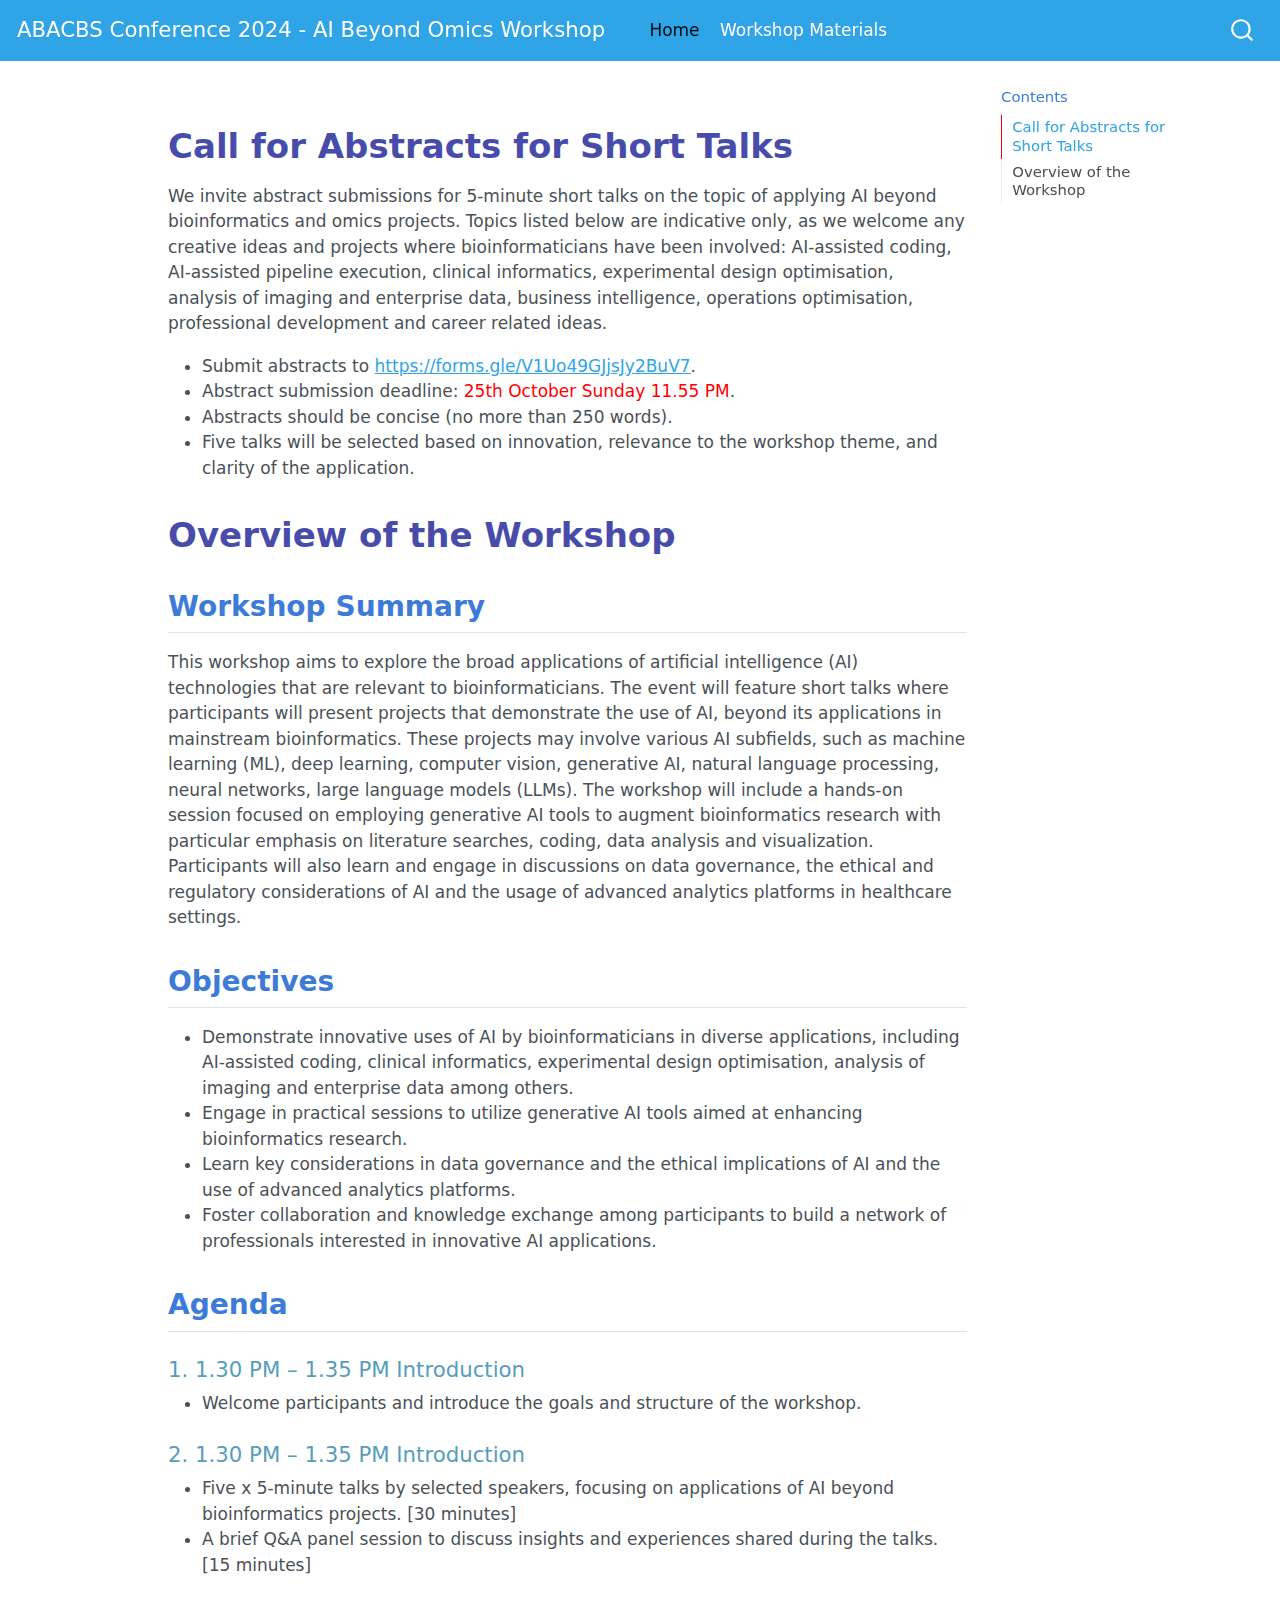
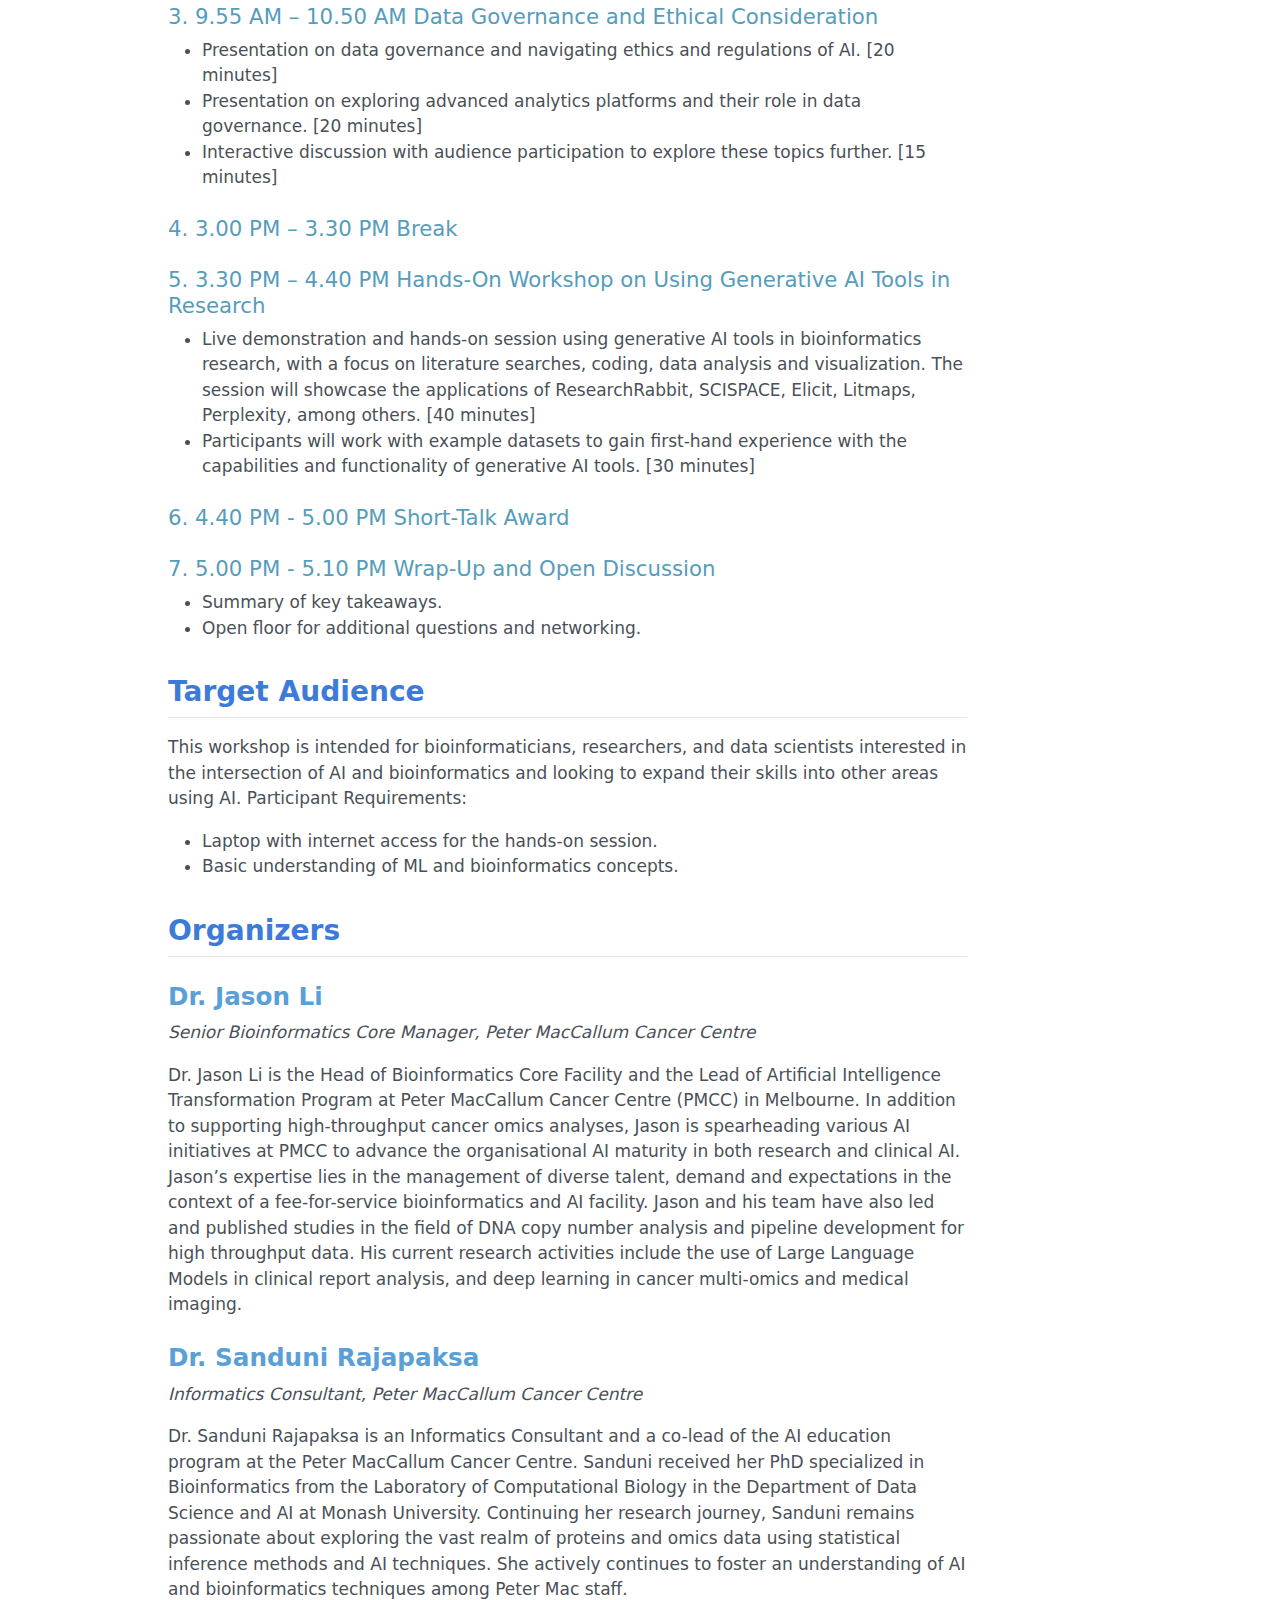
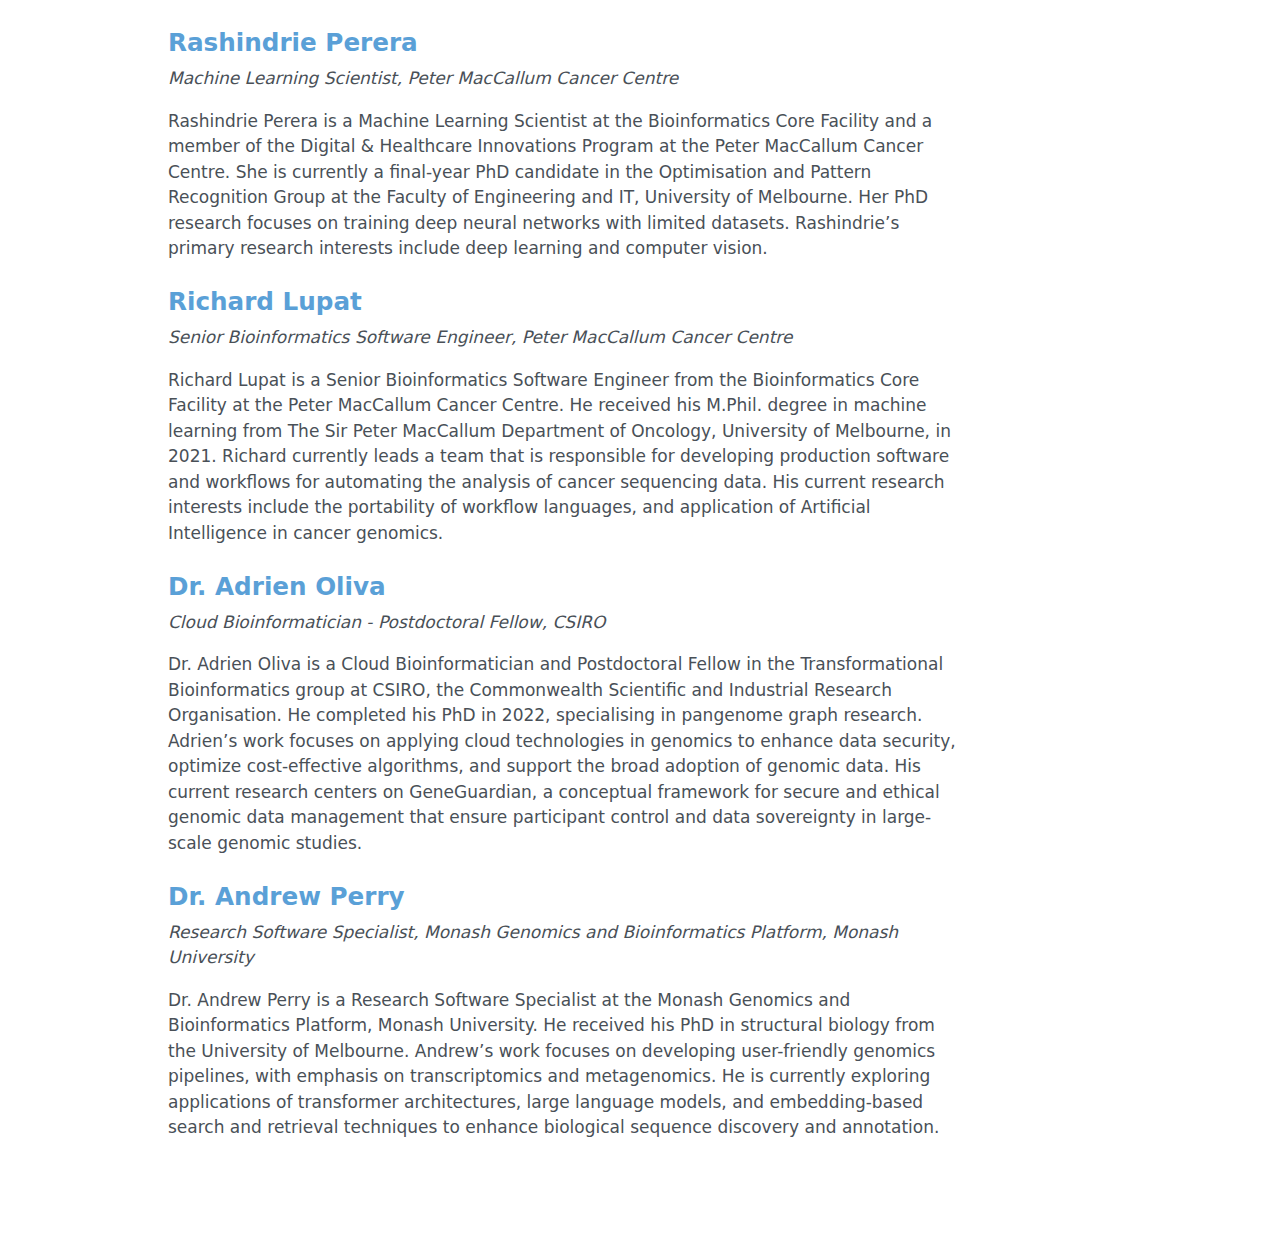
==== index.html @ e88559d4 "Built site for gh-pages" ====
<!DOCTYPE html>
<html xmlns="http://www.w3.org/1999/xhtml" lang="en" xml:lang="en"><head>

<meta charset="utf-8">
<meta name="generator" content="quarto-1.3.450">

<meta name="viewport" content="width=device-width, initial-scale=1.0, user-scalable=yes">


<title>ABACBS Conference 2024 - AI Beyond Omics Workshop</title>
<style>
code{white-space: pre-wrap;}
span.smallcaps{font-variant: small-caps;}
div.columns{display: flex; gap: min(4vw, 1.5em);}
div.column{flex: auto; overflow-x: auto;}
div.hanging-indent{margin-left: 1.5em; text-indent: -1.5em;}
ul.task-list{list-style: none;}
ul.task-list li input[type="checkbox"] {
width: 0.8em;
margin: 0 0.8em 0.2em -1em;  vertical-align: middle;
}
</style>


<script>const headroomChanged = new CustomEvent("quarto-hrChanged", {
  detail: {},
  bubbles: true,
  cancelable: false,
  composed: false,
});

window.document.addEventListener("DOMContentLoaded", function () {
  let init = false;

  // Manage the back to top button, if one is present.
  let lastScrollTop = window.pageYOffset || document.documentElement.scrollTop;
  const scrollDownBuffer = 5;
  const scrollUpBuffer = 35;
  const btn = document.getElementById("quarto-back-to-top");
  const hideBackToTop = () => {
    btn.style.display = "none";
  };
  const showBackToTop = () => {
    btn.style.display = "inline-block";
  };
  if (btn) {
    window.document.addEventListener(
      "scroll",
      function () {
        const currentScrollTop =
          window.pageYOffset || document.documentElement.scrollTop;

        // Shows and hides the button 'intelligently' as the user scrolls
        if (currentScrollTop - scrollDownBuffer > lastScrollTop) {
          hideBackToTop();
          lastScrollTop = currentScrollTop <= 0 ? 0 : currentScrollTop;
        } else if (currentScrollTop < lastScrollTop - scrollUpBuffer) {
          showBackToTop();
          lastScrollTop = currentScrollTop <= 0 ? 0 : currentScrollTop;
        }

        // Show the button at the bottom, hides it at the top
        if (currentScrollTop <= 0) {
          hideBackToTop();
        } else if (
          window.innerHeight + currentScrollTop >=
          document.body.offsetHeight
        ) {
          showBackToTop();
        }
      },
      false
    );
  }

  function throttle(func, wait) {
    var timeout;
    return function () {
      const context = this;
      const args = arguments;
      const later = function () {
        clearTimeout(timeout);
        timeout = null;
        func.apply(context, args);
      };

      if (!timeout) {
        timeout = setTimeout(later, wait);
      }
    };
  }

  function headerOffset() {
    // Set an offset if there is are fixed top navbar
    const headerEl = window.document.querySelector("header.fixed-top");
    if (headerEl) {
      return headerEl.clientHeight;
    } else {
      return 0;
    }
  }

  function footerOffset() {
    const footerEl = window.document.querySelector("footer.footer");
    if (footerEl) {
      return footerEl.clientHeight;
    } else {
      return 0;
    }
  }

  function updateDocumentOffsetWithoutAnimation() {
    updateDocumentOffset(false);
  }

  function updateDocumentOffset(animated) {
    // set body offset
    const topOffset = headerOffset();
    const bodyOffset = topOffset + footerOffset();
    const bodyEl = window.document.body;
    bodyEl.setAttribute("data-bs-offset", topOffset);
    bodyEl.style.paddingTop = topOffset + "px";

    // deal with sidebar offsets
    const sidebars = window.document.querySelectorAll(
      ".sidebar, .headroom-target"
    );
    sidebars.forEach((sidebar) => {
      if (!animated) {
        sidebar.classList.add("notransition");
        // Remove the no transition class after the animation has time to complete
        setTimeout(function () {
          sidebar.classList.remove("notransition");
        }, 201);
      }

      if (window.Headroom && sidebar.classList.contains("sidebar-unpinned")) {
        sidebar.style.top = "0";
        sidebar.style.maxHeight = "100vh";
      } else {
        sidebar.style.top = topOffset + "px";
        sidebar.style.maxHeight = "calc(100vh - " + topOffset + "px)";
      }
    });

    // allow space for footer
    const mainContainer = window.document.querySelector(".quarto-container");
    if (mainContainer) {
      mainContainer.style.minHeight = "calc(100vh - " + bodyOffset + "px)";
    }

    // link offset
    let linkStyle = window.document.querySelector("#quarto-target-style");
    if (!linkStyle) {
      linkStyle = window.document.createElement("style");
      linkStyle.setAttribute("id", "quarto-target-style");
      window.document.head.appendChild(linkStyle);
    }
    while (linkStyle.firstChild) {
      linkStyle.removeChild(linkStyle.firstChild);
    }
    if (topOffset > 0) {
      linkStyle.appendChild(
        window.document.createTextNode(`
      section:target::before {
        content: "";
        display: block;
        height: ${topOffset}px;
        margin: -${topOffset}px 0 0;
      }`)
      );
    }
    if (init) {
      window.dispatchEvent(headroomChanged);
    }
    init = true;
  }

  // initialize headroom
  var header = window.document.querySelector("#quarto-header");
  if (header && window.Headroom) {
    const headroom = new window.Headroom(header, {
      tolerance: 5,
      onPin: function () {
        const sidebars = window.document.querySelectorAll(
          ".sidebar, .headroom-target"
        );
        sidebars.forEach((sidebar) => {
          sidebar.classList.remove("sidebar-unpinned");
        });
        updateDocumentOffset();
      },
      onUnpin: function () {
        const sidebars = window.document.querySelectorAll(
          ".sidebar, .headroom-target"
        );
        sidebars.forEach((sidebar) => {
          sidebar.classList.add("sidebar-unpinned");
        });
        updateDocumentOffset();
      },
    });
    headroom.init();

    let frozen = false;
    window.quartoToggleHeadroom = function () {
      if (frozen) {
        headroom.unfreeze();
        frozen = false;
      } else {
        headroom.freeze();
        frozen = true;
      }
    };
  }

  window.addEventListener(
    "hashchange",
    function (e) {
      if (
        getComputedStyle(document.documentElement).scrollBehavior !== "smooth"
      ) {
        window.scrollTo(0, window.pageYOffset - headerOffset());
      }
    },
    false
  );

  // Observe size changed for the header
  const headerEl = window.document.querySelector("header.fixed-top");
  if (headerEl && window.ResizeObserver) {
    const observer = new window.ResizeObserver(
      updateDocumentOffsetWithoutAnimation
    );
    observer.observe(headerEl, {
      attributes: true,
      childList: true,
      characterData: true,
    });
  } else {
    window.addEventListener(
      "resize",
      throttle(updateDocumentOffsetWithoutAnimation, 50)
    );
  }
  setTimeout(updateDocumentOffsetWithoutAnimation, 250);

  // fixup index.html links if we aren't on the filesystem
  if (window.location.protocol !== "file:") {
    const links = window.document.querySelectorAll("a");
    for (let i = 0; i < links.length; i++) {
      if (links[i].href) {
        links[i].href = links[i].href.replace(/\/index\.html/, "/");
      }
    }

    // Fixup any sharing links that require urls
    // Append url to any sharing urls
    const sharingLinks = window.document.querySelectorAll(
      "a.sidebar-tools-main-item"
    );
    for (let i = 0; i < sharingLinks.length; i++) {
      const sharingLink = sharingLinks[i];
      const href = sharingLink.getAttribute("href");
      if (href) {
        sharingLink.setAttribute(
          "href",
          href.replace("|url|", window.location.href)
        );
      }
    }

    // Scroll the active navigation item into view, if necessary
    const navSidebar = window.document.querySelector("nav#quarto-sidebar");
    if (navSidebar) {
      // Find the active item
      const activeItem = navSidebar.querySelector("li.sidebar-item a.active");
      if (activeItem) {
        // Wait for the scroll height and height to resolve by observing size changes on the
        // nav element that is scrollable
        const resizeObserver = new ResizeObserver((_entries) => {
          // The bottom of the element
          const elBottom = activeItem.offsetTop;
          const viewBottom = navSidebar.scrollTop + navSidebar.clientHeight;

          // The element height and scroll height are the same, then we are still loading
          if (viewBottom !== navSidebar.scrollHeight) {
            // Determine if the item isn't visible and scroll to it
            if (elBottom >= viewBottom) {
              navSidebar.scrollTop = elBottom;
            }

            // stop observing now since we've completed the scroll
            resizeObserver.unobserve(navSidebar);
          }
        });
        resizeObserver.observe(navSidebar);
      }
    }
  }
});
</script>
<script>/*!
 * headroom.js v0.12.0 - Give your page some headroom. Hide your header until you need it
 * Copyright (c) 2020 Nick Williams - http://wicky.nillia.ms/headroom.js
 * License: MIT
 */

!function(t,n){"object"==typeof exports&&"undefined"!=typeof module?module.exports=n():"function"==typeof define&&define.amd?define(n):(t=t||self).Headroom=n()}(this,function(){"use strict";function t(){return"undefined"!=typeof window}function d(t){return function(t){return t&&t.document&&function(t){return 9===t.nodeType}(t.document)}(t)?function(t){var n=t.document,o=n.body,s=n.documentElement;return{scrollHeight:function(){return Math.max(o.scrollHeight,s.scrollHeight,o.offsetHeight,s.offsetHeight,o.clientHeight,s.clientHeight)},height:function(){return t.innerHeight||s.clientHeight||o.clientHeight},scrollY:function(){return void 0!==t.pageYOffset?t.pageYOffset:(s||o.parentNode||o).scrollTop}}}(t):function(t){return{scrollHeight:function(){return Math.max(t.scrollHeight,t.offsetHeight,t.clientHeight)},height:function(){return Math.max(t.offsetHeight,t.clientHeight)},scrollY:function(){return t.scrollTop}}}(t)}function n(t,s,e){var n,o=function(){var n=!1;try{var t={get passive(){n=!0}};window.addEventListener("test",t,t),window.removeEventListener("test",t,t)}catch(t){n=!1}return n}(),i=!1,r=d(t),l=r.scrollY(),a={};function c(){var t=Math.round(r.scrollY()),n=r.height(),o=r.scrollHeight();a.scrollY=t,a.lastScrollY=l,a.direction=l<t?"down":"up",a.distance=Math.abs(t-l),a.isOutOfBounds=t<0||o<t+n,a.top=t<=s.offset[a.direction],a.bottom=o<=t+n,a.toleranceExceeded=a.distance>s.tolerance[a.direction],e(a),l=t,i=!1}function h(){i||(i=!0,n=requestAnimationFrame(c))}var u=!!o&&{passive:!0,capture:!1};return t.addEventListener("scroll",h,u),c(),{destroy:function(){cancelAnimationFrame(n),t.removeEventListener("scroll",h,u)}}}function o(t){return t===Object(t)?t:{down:t,up:t}}function s(t,n){n=n||{},Object.assign(this,s.options,n),this.classes=Object.assign({},s.options.classes,n.classes),this.elem=t,this.tolerance=o(this.tolerance),this.offset=o(this.offset),this.initialised=!1,this.frozen=!1}return s.prototype={constructor:s,init:function(){return s.cutsTheMustard&&!this.initialised&&(this.addClass("initial"),this.initialised=!0,setTimeout(function(t){t.scrollTracker=n(t.scroller,{offset:t.offset,tolerance:t.tolerance},t.update.bind(t))},100,this)),this},destroy:function(){this.initialised=!1,Object.keys(this.classes).forEach(this.removeClass,this),this.scrollTracker.destroy()},unpin:function(){!this.hasClass("pinned")&&this.hasClass("unpinned")||(this.addClass("unpinned"),this.removeClass("pinned"),this.onUnpin&&this.onUnpin.call(this))},pin:function(){this.hasClass("unpinned")&&(this.addClass("pinned"),this.removeClass("unpinned"),this.onPin&&this.onPin.call(this))},freeze:function(){this.frozen=!0,this.addClass("frozen")},unfreeze:function(){this.frozen=!1,this.removeClass("frozen")},top:function(){this.hasClass("top")||(this.addClass("top"),this.removeClass("notTop"),this.onTop&&this.onTop.call(this))},notTop:function(){this.hasClass("notTop")||(this.addClass("notTop"),this.removeClass("top"),this.onNotTop&&this.onNotTop.call(this))},bottom:function(){this.hasClass("bottom")||(this.addClass("bottom"),this.removeClass("notBottom"),this.onBottom&&this.onBottom.call(this))},notBottom:function(){this.hasClass("notBottom")||(this.addClass("notBottom"),this.removeClass("bottom"),this.onNotBottom&&this.onNotBottom.call(this))},shouldUnpin:function(t){return"down"===t.direction&&!t.top&&t.toleranceExceeded},shouldPin:function(t){return"up"===t.direction&&t.toleranceExceeded||t.top},addClass:function(t){this.elem.classList.add.apply(this.elem.classList,this.classes[t].split(" "))},removeClass:function(t){this.elem.classList.remove.apply(this.elem.classList,this.classes[t].split(" "))},hasClass:function(t){return this.classes[t].split(" ").every(function(t){return this.classList.contains(t)},this.elem)},update:function(t){t.isOutOfBounds||!0!==this.frozen&&(t.top?this.top():this.notTop(),t.bottom?this.bottom():this.notBottom(),this.shouldUnpin(t)?this.unpin():this.shouldPin(t)&&this.pin())}},s.options={tolerance:{up:0,down:0},offset:0,scroller:t()?window:null,classes:{frozen:"headroom--frozen",pinned:"headroom--pinned",unpinned:"headroom--unpinned",top:"headroom--top",notTop:"headroom--not-top",bottom:"headroom--bottom",notBottom:"headroom--not-bottom",initial:"headroom"}},s.cutsTheMustard=!!(t()&&function(){}.bind&&"classList"in document.documentElement&&Object.assign&&Object.keys&&requestAnimationFrame),s});
</script>
<script>/*!
 * clipboard.js v2.0.11
 * https://clipboardjs.com/
 *
 * Licensed MIT © Zeno Rocha
 */
!function(t,e){"object"==typeof exports&&"object"==typeof module?module.exports=e():"function"==typeof define&&define.amd?define([],e):"object"==typeof exports?exports.ClipboardJS=e():t.ClipboardJS=e()}(this,function(){return n={686:function(t,e,n){"use strict";n.d(e,{default:function(){return b}});var e=n(279),i=n.n(e),e=n(370),u=n.n(e),e=n(817),r=n.n(e);function c(t){try{return document.execCommand(t)}catch(t){return}}var a=function(t){t=r()(t);return c("cut"),t};function o(t,e){var n,o,t=(n=t,o="rtl"===document.documentElement.getAttribute("dir"),(t=document.createElement("textarea")).style.fontSize="12pt",t.style.border="0",t.style.padding="0",t.style.margin="0",t.style.position="absolute",t.style[o?"right":"left"]="-9999px",o=window.pageYOffset||document.documentElement.scrollTop,t.style.top="".concat(o,"px"),t.setAttribute("readonly",""),t.value=n,t);return e.container.appendChild(t),e=r()(t),c("copy"),t.remove(),e}var f=function(t){var e=1<arguments.length&&void 0!==arguments[1]?arguments[1]:{container:document.body},n="";return"string"==typeof t?n=o(t,e):t instanceof HTMLInputElement&&!["text","search","url","tel","password"].includes(null==t?void 0:t.type)?n=o(t.value,e):(n=r()(t),c("copy")),n};function l(t){return(l="function"==typeof Symbol&&"symbol"==typeof Symbol.iterator?function(t){return typeof t}:function(t){return t&&"function"==typeof Symbol&&t.constructor===Symbol&&t!==Symbol.prototype?"symbol":typeof t})(t)}var s=function(){var t=0<arguments.length&&void 0!==arguments[0]?arguments[0]:{},e=t.action,n=void 0===e?"copy":e,o=t.container,e=t.target,t=t.text;if("copy"!==n&&"cut"!==n)throw new Error('Invalid "action" value, use either "copy" or "cut"');if(void 0!==e){if(!e||"object"!==l(e)||1!==e.nodeType)throw new Error('Invalid "target" value, use a valid Element');if("copy"===n&&e.hasAttribute("disabled"))throw new Error('Invalid "target" attribute. Please use "readonly" instead of "disabled" attribute');if("cut"===n&&(e.hasAttribute("readonly")||e.hasAttribute("disabled")))throw new Error('Invalid "target" attribute. You can\'t cut text from elements with "readonly" or "disabled" attributes')}return t?f(t,{container:o}):e?"cut"===n?a(e):f(e,{container:o}):void 0};function p(t){return(p="function"==typeof Symbol&&"symbol"==typeof Symbol.iterator?function(t){return typeof t}:function(t){return t&&"function"==typeof Symbol&&t.constructor===Symbol&&t!==Symbol.prototype?"symbol":typeof t})(t)}function d(t,e){for(var n=0;n<e.length;n++){var o=e[n];o.enumerable=o.enumerable||!1,o.configurable=!0,"value"in o&&(o.writable=!0),Object.defineProperty(t,o.key,o)}}function y(t,e){return(y=Object.setPrototypeOf||function(t,e){return t.__proto__=e,t})(t,e)}function h(n){var o=function(){if("undefined"==typeof Reflect||!Reflect.construct)return!1;if(Reflect.construct.sham)return!1;if("function"==typeof Proxy)return!0;try{return Date.prototype.toString.call(Reflect.construct(Date,[],function(){})),!0}catch(t){return!1}}();return function(){var t,e=v(n);return t=o?(t=v(this).constructor,Reflect.construct(e,arguments,t)):e.apply(this,arguments),e=this,!(t=t)||"object"!==p(t)&&"function"!=typeof t?function(t){if(void 0!==t)return t;throw new ReferenceError("this hasn't been initialised - super() hasn't been called")}(e):t}}function v(t){return(v=Object.setPrototypeOf?Object.getPrototypeOf:function(t){return t.__proto__||Object.getPrototypeOf(t)})(t)}function m(t,e){t="data-clipboard-".concat(t);if(e.hasAttribute(t))return e.getAttribute(t)}var b=function(){!function(t,e){if("function"!=typeof e&&null!==e)throw new TypeError("Super expression must either be null or a function");t.prototype=Object.create(e&&e.prototype,{constructor:{value:t,writable:!0,configurable:!0}}),e&&y(t,e)}(r,i());var t,e,n,o=h(r);function r(t,e){var n;return function(t){if(!(t instanceof r))throw new TypeError("Cannot call a class as a function")}(this),(n=o.call(this)).resolveOptions(e),n.listenClick(t),n}return t=r,n=[{key:"copy",value:function(t){var e=1<arguments.length&&void 0!==arguments[1]?arguments[1]:{container:document.body};return f(t,e)}},{key:"cut",value:function(t){return a(t)}},{key:"isSupported",value:function(){var t=0<arguments.length&&void 0!==arguments[0]?arguments[0]:["copy","cut"],t="string"==typeof t?[t]:t,e=!!document.queryCommandSupported;return t.forEach(function(t){e=e&&!!document.queryCommandSupported(t)}),e}}],(e=[{key:"resolveOptions",value:function(){var t=0<arguments.length&&void 0!==arguments[0]?arguments[0]:{};this.action="function"==typeof t.action?t.action:this.defaultAction,this.target="function"==typeof t.target?t.target:this.defaultTarget,this.text="function"==typeof t.text?t.text:this.defaultText,this.container="object"===p(t.container)?t.container:document.body}},{key:"listenClick",value:function(t){var e=this;this.listener=u()(t,"click",function(t){return e.onClick(t)})}},{key:"onClick",value:function(t){var e=t.delegateTarget||t.currentTarget,n=this.action(e)||"copy",t=s({action:n,container:this.container,target:this.target(e),text:this.text(e)});this.emit(t?"success":"error",{action:n,text:t,trigger:e,clearSelection:function(){e&&e.focus(),window.getSelection().removeAllRanges()}})}},{key:"defaultAction",value:function(t){return m("action",t)}},{key:"defaultTarget",value:function(t){t=m("target",t);if(t)return document.querySelector(t)}},{key:"defaultText",value:function(t){return m("text",t)}},{key:"destroy",value:function(){this.listener.destroy()}}])&&d(t.prototype,e),n&&d(t,n),r}()},828:function(t){var e;"undefined"==typeof Element||Element.prototype.matches||((e=Element.prototype).matches=e.matchesSelector||e.mozMatchesSelector||e.msMatchesSelector||e.oMatchesSelector||e.webkitMatchesSelector),t.exports=function(t,e){for(;t&&9!==t.nodeType;){if("function"==typeof t.matches&&t.matches(e))return t;t=t.parentNode}}},438:function(t,e,n){var u=n(828);function i(t,e,n,o,r){var i=function(e,n,t,o){return function(t){t.delegateTarget=u(t.target,n),t.delegateTarget&&o.call(e,t)}}.apply(this,arguments);return t.addEventListener(n,i,r),{destroy:function(){t.removeEventListener(n,i,r)}}}t.exports=function(t,e,n,o,r){return"function"==typeof t.addEventListener?i.apply(null,arguments):"function"==typeof n?i.bind(null,document).apply(null,arguments):("string"==typeof t&&(t=document.querySelectorAll(t)),Array.prototype.map.call(t,function(t){return i(t,e,n,o,r)}))}},879:function(t,n){n.node=function(t){return void 0!==t&&t instanceof HTMLElement&&1===t.nodeType},n.nodeList=function(t){var e=Object.prototype.toString.call(t);return void 0!==t&&("[object NodeList]"===e||"[object HTMLCollection]"===e)&&"length"in t&&(0===t.length||n.node(t[0]))},n.string=function(t){return"string"==typeof t||t instanceof String},n.fn=function(t){return"[object Function]"===Object.prototype.toString.call(t)}},370:function(t,e,n){var f=n(879),l=n(438);t.exports=function(t,e,n){if(!t&&!e&&!n)throw new Error("Missing required arguments");if(!f.string(e))throw new TypeError("Second argument must be a String");if(!f.fn(n))throw new TypeError("Third argument must be a Function");if(f.node(t))return c=e,a=n,(u=t).addEventListener(c,a),{destroy:function(){u.removeEventListener(c,a)}};if(f.nodeList(t))return o=t,r=e,i=n,Array.prototype.forEach.call(o,function(t){t.addEventListener(r,i)}),{destroy:function(){Array.prototype.forEach.call(o,function(t){t.removeEventListener(r,i)})}};if(f.string(t))return t=t,e=e,n=n,l(document.body,t,e,n);throw new TypeError("First argument must be a String, HTMLElement, HTMLCollection, or NodeList");var o,r,i,u,c,a}},817:function(t){t.exports=function(t){var e,n="SELECT"===t.nodeName?(t.focus(),t.value):"INPUT"===t.nodeName||"TEXTAREA"===t.nodeName?((e=t.hasAttribute("readonly"))||t.setAttribute("readonly",""),t.select(),t.setSelectionRange(0,t.value.length),e||t.removeAttribute("readonly"),t.value):(t.hasAttribute("contenteditable")&&t.focus(),n=window.getSelection(),(e=document.createRange()).selectNodeContents(t),n.removeAllRanges(),n.addRange(e),n.toString());return n}},279:function(t){function e(){}e.prototype={on:function(t,e,n){var o=this.e||(this.e={});return(o[t]||(o[t]=[])).push({fn:e,ctx:n}),this},once:function(t,e,n){var o=this;function r(){o.off(t,r),e.apply(n,arguments)}return r._=e,this.on(t,r,n)},emit:function(t){for(var e=[].slice.call(arguments,1),n=((this.e||(this.e={}))[t]||[]).slice(),o=0,r=n.length;o<r;o++)n[o].fn.apply(n[o].ctx,e);return this},off:function(t,e){var n=this.e||(this.e={}),o=n[t],r=[];if(o&&e)for(var i=0,u=o.length;i<u;i++)o[i].fn!==e&&o[i].fn._!==e&&r.push(o[i]);return r.length?n[t]=r:delete n[t],this}},t.exports=e,t.exports.TinyEmitter=e}},r={},o.n=function(t){var e=t&&t.__esModule?function(){return t.default}:function(){return t};return o.d(e,{a:e}),e},o.d=function(t,e){for(var n in e)o.o(e,n)&&!o.o(t,n)&&Object.defineProperty(t,n,{enumerable:!0,get:e[n]})},o.o=function(t,e){return Object.prototype.hasOwnProperty.call(t,e)},o(686).default;function o(t){if(r[t])return r[t].exports;var e=r[t]={exports:{}};return n[t](e,e.exports,o),e.exports}var n,r});</script>
<script>/*! @algolia/autocomplete-js 1.7.3 | MIT License | © Algolia, Inc. and contributors | https://github.com/algolia/autocomplete */
!function(e,t){"object"==typeof exports&&"undefined"!=typeof module?t(exports):"function"==typeof define&&define.amd?define(["exports"],t):t((e="undefined"!=typeof globalThis?globalThis:e||self)["@algolia/autocomplete-js"]={})}(this,(function(e){"use strict";function t(e,t){var n=Object.keys(e);if(Object.getOwnPropertySymbols){var r=Object.getOwnPropertySymbols(e);t&&(r=r.filter((function(t){return Object.getOwnPropertyDescriptor(e,t).enumerable}))),n.push.apply(n,r)}return n}function n(e){for(var n=1;n<arguments.length;n++){var r=null!=arguments[n]?arguments[n]:{};n%2?t(Object(r),!0).forEach((function(t){o(e,t,r[t])})):Object.getOwnPropertyDescriptors?Object.defineProperties(e,Object.getOwnPropertyDescriptors(r)):t(Object(r)).forEach((function(t){Object.defineProperty(e,t,Object.getOwnPropertyDescriptor(r,t))}))}return e}function r(e){return r="function"==typeof Symbol&&"symbol"==typeof Symbol.iterator?function(e){return typeof e}:function(e){return e&&"function"==typeof Symbol&&e.constructor===Symbol&&e!==Symbol.prototype?"symbol":typeof e},r(e)}function o(e,t,n){return t in e?Object.defineProperty(e,t,{value:n,enumerable:!0,configurable:!0,writable:!0}):e[t]=n,e}function i(){return i=Object.assign||function(e){for(var t=1;t<arguments.length;t++){var n=arguments[t];for(var r in n)Object.prototype.hasOwnProperty.call(n,r)&&(e[r]=n[r])}return e},i.apply(this,arguments)}function u(e,t){if(null==e)return{};var n,r,o=function(e,t){if(null==e)return{};var n,r,o={},i=Object.keys(e);for(r=0;r<i.length;r++)n=i[r],t.indexOf(n)>=0||(o[n]=e[n]);return o}(e,t);if(Object.getOwnPropertySymbols){var i=Object.getOwnPropertySymbols(e);for(r=0;r<i.length;r++)n=i[r],t.indexOf(n)>=0||Object.prototype.propertyIsEnumerable.call(e,n)&&(o[n]=e[n])}return o}function a(e,t){return function(e){if(Array.isArray(e))return e}(e)||function(e,t){var n=null==e?null:"undefined"!=typeof Symbol&&e[Symbol.iterator]||e["@@iterator"];if(null==n)return;var r,o,i=[],u=!0,a=!1;try{for(n=n.call(e);!(u=(r=n.next()).done)&&(i.push(r.value),!t||i.length!==t);u=!0);}catch(e){a=!0,o=e}finally{try{u||null==n.return||n.return()}finally{if(a)throw o}}return i}(e,t)||l(e,t)||function(){throw new TypeError("Invalid attempt to destructure non-iterable instance.\nIn order to be iterable, non-array objects must have a [Symbol.iterator]() method.")}()}function c(e){return function(e){if(Array.isArray(e))return s(e)}(e)||function(e){if("undefined"!=typeof Symbol&&null!=e[Symbol.iterator]||null!=e["@@iterator"])return Array.from(e)}(e)||l(e)||function(){throw new TypeError("Invalid attempt to spread non-iterable instance.\nIn order to be iterable, non-array objects must have a [Symbol.iterator]() method.")}()}function l(e,t){if(e){if("string"==typeof e)return s(e,t);var n=Object.prototype.toString.call(e).slice(8,-1);return"Object"===n&&e.constructor&&(n=e.constructor.name),"Map"===n||"Set"===n?Array.from(e):"Arguments"===n||/^(?:Ui|I)nt(?:8|16|32)(?:Clamped)?Array$/.test(n)?s(e,t):void 0}}function s(e,t){(null==t||t>e.length)&&(t=e.length);for(var n=0,r=new Array(t);n<t;n++)r[n]=e[n];return r}function p(e){return{current:e}}function f(e,t){var n=void 0;return function(){for(var r=arguments.length,o=new Array(r),i=0;i<r;i++)o[i]=arguments[i];n&&clearTimeout(n),n=setTimeout((function(){return e.apply(void 0,o)}),t)}}function d(e){return e.reduce((function(e,t){return e.concat(t)}),[])}var m=0;function v(){return"autocomplete-".concat(m++)}function h(e,t){return t.reduce((function(e,t){return e&&e[t]}),e)}function g(e){return 0===e.collections.length?0:e.collections.reduce((function(e,t){return e+t.items.length}),0)}var y=function(){},b="1.7.3",O=[{segment:"autocomplete-core",version:b}];function _(e,t){var n=t;return{then:function(t,r){return _(e.then(j(t,n,e),j(r,n,e)),n)},catch:function(t){return _(e.catch(j(t,n,e)),n)},finally:function(t){return t&&n.onCancelList.push(t),_(e.finally(j(t&&function(){return n.onCancelList=[],t()},n,e)),n)},cancel:function(){n.isCanceled=!0;var e=n.onCancelList;n.onCancelList=[],e.forEach((function(e){e()}))},isCanceled:function(){return!0===n.isCanceled}}}function P(e){return _(e,{isCanceled:!1,onCancelList:[]})}function j(e,t,n){return e?function(n){return t.isCanceled?n:e(n)}:n}function w(e,t,n,r){if(!n)return null;if(e<0&&(null===t||null!==r&&0===t))return n+e;var o=(null===t?-1:t)+e;return o<=-1||o>=n?null===r?null:0:o}function S(e,t){var n=Object.keys(e);if(Object.getOwnPropertySymbols){var r=Object.getOwnPropertySymbols(e);t&&(r=r.filter((function(t){return Object.getOwnPropertyDescriptor(e,t).enumerable}))),n.push.apply(n,r)}return n}function I(e,t,n){return t in e?Object.defineProperty(e,t,{value:n,enumerable:!0,configurable:!0,writable:!0}):e[t]=n,e}function E(e,t){var n=[];return Promise.resolve(e(t)).then((function(e){return Promise.all(e.filter((function(e){return Boolean(e)})).map((function(e){if(e.sourceId,n.includes(e.sourceId))throw new Error("[Autocomplete] The `sourceId` ".concat(JSON.stringify(e.sourceId)," is not unique."));n.push(e.sourceId);var t=function(e){for(var t=1;t<arguments.length;t++){var n=null!=arguments[t]?arguments[t]:{};t%2?S(Object(n),!0).forEach((function(t){I(e,t,n[t])})):Object.getOwnPropertyDescriptors?Object.defineProperties(e,Object.getOwnPropertyDescriptors(n)):S(Object(n)).forEach((function(t){Object.defineProperty(e,t,Object.getOwnPropertyDescriptor(n,t))}))}return e}({getItemInputValue:function(e){return e.state.query},getItemUrl:function(){},onSelect:function(e){(0,e.setIsOpen)(!1)},onActive:y},e);return Promise.resolve(t)})))}))}function A(e){var t=function(e){var t=e.collections.map((function(e){return e.items.length})).reduce((function(e,t,n){var r=(e[n-1]||0)+t;return e.push(r),e}),[]).reduce((function(t,n){return n<=e.activeItemId?t+1:t}),0);return e.collections[t]}(e);if(!t)return null;var n=t.items[function(e){for(var t=e.state,n=e.collection,r=!1,o=0,i=0;!1===r;){var u=t.collections[o];if(u===n){r=!0;break}i+=u.items.length,o++}return t.activeItemId-i}({state:e,collection:t})],r=t.source;return{item:n,itemInputValue:r.getItemInputValue({item:n,state:e}),itemUrl:r.getItemUrl({item:n,state:e}),source:r}}var C=/((gt|sm)-|galaxy nexus)|samsung[- ]/i;function D(e,t){var n=Object.keys(e);if(Object.getOwnPropertySymbols){var r=Object.getOwnPropertySymbols(e);t&&(r=r.filter((function(t){return Object.getOwnPropertyDescriptor(e,t).enumerable}))),n.push.apply(n,r)}return n}function k(e){for(var t=1;t<arguments.length;t++){var n=null!=arguments[t]?arguments[t]:{};t%2?D(Object(n),!0).forEach((function(t){x(e,t,n[t])})):Object.getOwnPropertyDescriptors?Object.defineProperties(e,Object.getOwnPropertyDescriptors(n)):D(Object(n)).forEach((function(t){Object.defineProperty(e,t,Object.getOwnPropertyDescriptor(n,t))}))}return e}function x(e,t,n){return t in e?Object.defineProperty(e,t,{value:n,enumerable:!0,configurable:!0,writable:!0}):e[t]=n,e}function N(e,t){var n=Object.keys(e);if(Object.getOwnPropertySymbols){var r=Object.getOwnPropertySymbols(e);t&&(r=r.filter((function(t){return Object.getOwnPropertyDescriptor(e,t).enumerable}))),n.push.apply(n,r)}return n}function q(e,t,n){return t in e?Object.defineProperty(e,t,{value:n,enumerable:!0,configurable:!0,writable:!0}):e[t]=n,e}function R(e,t,n){var r,o=t.initialState;return{getState:function(){return o},dispatch:function(r,i){var u=function(e){for(var t=1;t<arguments.length;t++){var n=null!=arguments[t]?arguments[t]:{};t%2?N(Object(n),!0).forEach((function(t){q(e,t,n[t])})):Object.getOwnPropertyDescriptors?Object.defineProperties(e,Object.getOwnPropertyDescriptors(n)):N(Object(n)).forEach((function(t){Object.defineProperty(e,t,Object.getOwnPropertyDescriptor(n,t))}))}return e}({},o);o=e(o,{type:r,props:t,payload:i}),n({state:o,prevState:u})},pendingRequests:(r=[],{add:function(e){return r.push(e),e.finally((function(){r=r.filter((function(t){return t!==e}))}))},cancelAll:function(){r.forEach((function(e){return e.cancel()}))},isEmpty:function(){return 0===r.length}})}}function T(e,t){var n=Object.keys(e);if(Object.getOwnPropertySymbols){var r=Object.getOwnPropertySymbols(e);t&&(r=r.filter((function(t){return Object.getOwnPropertyDescriptor(e,t).enumerable}))),n.push.apply(n,r)}return n}function L(e){for(var t=1;t<arguments.length;t++){var n=null!=arguments[t]?arguments[t]:{};t%2?T(Object(n),!0).forEach((function(t){B(e,t,n[t])})):Object.getOwnPropertyDescriptors?Object.defineProperties(e,Object.getOwnPropertyDescriptors(n)):T(Object(n)).forEach((function(t){Object.defineProperty(e,t,Object.getOwnPropertyDescriptor(n,t))}))}return e}function B(e,t,n){return t in e?Object.defineProperty(e,t,{value:n,enumerable:!0,configurable:!0,writable:!0}):e[t]=n,e}function F(e){return function(e){if(Array.isArray(e))return M(e)}(e)||function(e){if("undefined"!=typeof Symbol&&null!=e[Symbol.iterator]||null!=e["@@iterator"])return Array.from(e)}(e)||function(e,t){if(!e)return;if("string"==typeof e)return M(e,t);var n=Object.prototype.toString.call(e).slice(8,-1);"Object"===n&&e.constructor&&(n=e.constructor.name);if("Map"===n||"Set"===n)return Array.from(e);if("Arguments"===n||/^(?:Ui|I)nt(?:8|16|32)(?:Clamped)?Array$/.test(n))return M(e,t)}(e)||function(){throw new TypeError("Invalid attempt to spread non-iterable instance.\nIn order to be iterable, non-array objects must have a [Symbol.iterator]() method.")}()}function M(e,t){(null==t||t>e.length)&&(t=e.length);for(var n=0,r=new Array(t);n<t;n++)r[n]=e[n];return r}function U(e,t){var n=Object.keys(e);if(Object.getOwnPropertySymbols){var r=Object.getOwnPropertySymbols(e);t&&(r=r.filter((function(t){return Object.getOwnPropertyDescriptor(e,t).enumerable}))),n.push.apply(n,r)}return n}function H(e){for(var t=1;t<arguments.length;t++){var n=null!=arguments[t]?arguments[t]:{};t%2?U(Object(n),!0).forEach((function(t){V(e,t,n[t])})):Object.getOwnPropertyDescriptors?Object.defineProperties(e,Object.getOwnPropertyDescriptors(n)):U(Object(n)).forEach((function(t){Object.defineProperty(e,t,Object.getOwnPropertyDescriptor(n,t))}))}return e}function V(e,t,n){return t in e?Object.defineProperty(e,t,{value:n,enumerable:!0,configurable:!0,writable:!0}):e[t]=n,e}function W(e,t){var n=Object.keys(e);if(Object.getOwnPropertySymbols){var r=Object.getOwnPropertySymbols(e);t&&(r=r.filter((function(t){return Object.getOwnPropertyDescriptor(e,t).enumerable}))),n.push.apply(n,r)}return n}function Q(e){for(var t=1;t<arguments.length;t++){var n=null!=arguments[t]?arguments[t]:{};t%2?W(Object(n),!0).forEach((function(t){$(e,t,n[t])})):Object.getOwnPropertyDescriptors?Object.defineProperties(e,Object.getOwnPropertyDescriptors(n)):W(Object(n)).forEach((function(t){Object.defineProperty(e,t,Object.getOwnPropertyDescriptor(n,t))}))}return e}function $(e,t,n){return t in e?Object.defineProperty(e,t,{value:n,enumerable:!0,configurable:!0,writable:!0}):e[t]=n,e}function z(e){return function(e){if(Array.isArray(e))return G(e)}(e)||function(e){if("undefined"!=typeof Symbol&&null!=e[Symbol.iterator]||null!=e["@@iterator"])return Array.from(e)}(e)||function(e,t){if(!e)return;if("string"==typeof e)return G(e,t);var n=Object.prototype.toString.call(e).slice(8,-1);"Object"===n&&e.constructor&&(n=e.constructor.name);if("Map"===n||"Set"===n)return Array.from(e);if("Arguments"===n||/^(?:Ui|I)nt(?:8|16|32)(?:Clamped)?Array$/.test(n))return G(e,t)}(e)||function(){throw new TypeError("Invalid attempt to spread non-iterable instance.\nIn order to be iterable, non-array objects must have a [Symbol.iterator]() method.")}()}function G(e,t){(null==t||t>e.length)&&(t=e.length);for(var n=0,r=new Array(t);n<t;n++)r[n]=e[n];return r}function K(e,t){var n=Object.keys(e);if(Object.getOwnPropertySymbols){var r=Object.getOwnPropertySymbols(e);t&&(r=r.filter((function(t){return Object.getOwnPropertyDescriptor(e,t).enumerable}))),n.push.apply(n,r)}return n}function J(e){for(var t=1;t<arguments.length;t++){var n=null!=arguments[t]?arguments[t]:{};t%2?K(Object(n),!0).forEach((function(t){Y(e,t,n[t])})):Object.getOwnPropertyDescriptors?Object.defineProperties(e,Object.getOwnPropertyDescriptors(n)):K(Object(n)).forEach((function(t){Object.defineProperty(e,t,Object.getOwnPropertyDescriptor(n,t))}))}return e}function Y(e,t,n){return t in e?Object.defineProperty(e,t,{value:n,enumerable:!0,configurable:!0,writable:!0}):e[t]=n,e}function X(e){return Boolean(e.execute)}function Z(e,t){return n=e,Boolean(null==n?void 0:n.execute)?J(J({},e),{},{requests:e.queries.map((function(n){return{query:n,sourceId:t,transformResponse:e.transformResponse}}))}):{items:e,sourceId:t};var n}function ee(e){var t=e.reduce((function(e,t){if(!X(t))return e.push(t),e;var n=t.searchClient,r=t.execute,o=t.requesterId,i=t.requests,u=e.find((function(e){return X(t)&&X(e)&&e.searchClient===n&&Boolean(o)&&e.requesterId===o}));if(u){var a;(a=u.items).push.apply(a,z(i))}else{var c={execute:r,requesterId:o,items:i,searchClient:n};e.push(c)}return e}),[]).map((function(e){if(!X(e))return Promise.resolve(e);var t=e,n=t.execute,r=t.items;return n({searchClient:t.searchClient,requests:r})}));return Promise.all(t).then((function(e){return d(e)}))}function te(e,t){return t.map((function(t){var n=e.filter((function(e){return e.sourceId===t.sourceId})),r=n.map((function(e){return e.items})),o=n[0].transformResponse,i=o?o(function(e){var t=e.map((function(e){var t;return k(k({},e),{},{hits:null===(t=e.hits)||void 0===t?void 0:t.map((function(t){return k(k({},t),{},{__autocomplete_indexName:e.index,__autocomplete_queryID:e.queryID})}))})}));return{results:t,hits:t.map((function(e){return e.hits})).filter(Boolean),facetHits:t.map((function(e){var t;return null===(t=e.facetHits)||void 0===t?void 0:t.map((function(e){return{label:e.value,count:e.count,_highlightResult:{label:{value:e.highlighted}}}}))})).filter(Boolean)}}(r)):r;return i.every(Boolean),'The `getItems` function from source "'.concat(t.sourceId,'" must return an array of items but returned ').concat(JSON.stringify(void 0),".\n\nDid you forget to return items?\n\nSee: https://www.algolia.com/doc/ui-libraries/autocomplete/core-concepts/sources/#param-getitems"),{source:t,items:i}}))}var ne=["event","nextState","props","query","refresh","store"];function re(e,t){var n=Object.keys(e);if(Object.getOwnPropertySymbols){var r=Object.getOwnPropertySymbols(e);t&&(r=r.filter((function(t){return Object.getOwnPropertyDescriptor(e,t).enumerable}))),n.push.apply(n,r)}return n}function oe(e){for(var t=1;t<arguments.length;t++){var n=null!=arguments[t]?arguments[t]:{};t%2?re(Object(n),!0).forEach((function(t){ie(e,t,n[t])})):Object.getOwnPropertyDescriptors?Object.defineProperties(e,Object.getOwnPropertyDescriptors(n)):re(Object(n)).forEach((function(t){Object.defineProperty(e,t,Object.getOwnPropertyDescriptor(n,t))}))}return e}function ie(e,t,n){return t in e?Object.defineProperty(e,t,{value:n,enumerable:!0,configurable:!0,writable:!0}):e[t]=n,e}function ue(e,t){if(null==e)return{};var n,r,o=function(e,t){if(null==e)return{};var n,r,o={},i=Object.keys(e);for(r=0;r<i.length;r++)n=i[r],t.indexOf(n)>=0||(o[n]=e[n]);return o}(e,t);if(Object.getOwnPropertySymbols){var i=Object.getOwnPropertySymbols(e);for(r=0;r<i.length;r++)n=i[r],t.indexOf(n)>=0||Object.prototype.propertyIsEnumerable.call(e,n)&&(o[n]=e[n])}return o}var ae,ce,le,se=null,pe=(ae=-1,ce=-1,le=void 0,function(e){var t=++ae;return Promise.resolve(e).then((function(e){return le&&t<ce?le:(ce=t,le=e,e)}))});function fe(e){var t=e.event,n=e.nextState,r=void 0===n?{}:n,o=e.props,i=e.query,u=e.refresh,a=e.store,c=ue(e,ne);se&&o.environment.clearTimeout(se);var l=c.setCollections,s=c.setIsOpen,p=c.setQuery,f=c.setActiveItemId,m=c.setStatus;if(p(i),f(o.defaultActiveItemId),!i&&!1===o.openOnFocus){var v,h=a.getState().collections.map((function(e){return oe(oe({},e),{},{items:[]})}));m("idle"),l(h),s(null!==(v=r.isOpen)&&void 0!==v?v:o.shouldPanelOpen({state:a.getState()}));var g=P(pe(h).then((function(){return Promise.resolve()})));return a.pendingRequests.add(g)}m("loading"),se=o.environment.setTimeout((function(){m("stalled")}),o.stallThreshold);var y=P(pe(o.getSources(oe({query:i,refresh:u,state:a.getState()},c)).then((function(e){return Promise.all(e.map((function(e){return Promise.resolve(e.getItems(oe({query:i,refresh:u,state:a.getState()},c))).then((function(t){return Z(t,e.sourceId)}))}))).then(ee).then((function(t){return te(t,e)})).then((function(e){return function(e){var t=e.collections,n=e.props,r=e.state,o=t.reduce((function(e,t){return Q(Q({},e),{},$({},t.source.sourceId,Q(Q({},t.source),{},{getItems:function(){return d(t.items)}})))}),{});return d(n.reshape({sources:Object.values(o),sourcesBySourceId:o,state:r})).filter(Boolean).map((function(e){return{source:e,items:e.getItems()}}))}({collections:e,props:o,state:a.getState()})}))})))).then((function(e){var n;m("idle"),l(e);var p=o.shouldPanelOpen({state:a.getState()});s(null!==(n=r.isOpen)&&void 0!==n?n:o.openOnFocus&&!i&&p||p);var f=A(a.getState());if(null!==a.getState().activeItemId&&f){var d=f.item,v=f.itemInputValue,h=f.itemUrl,g=f.source;g.onActive(oe({event:t,item:d,itemInputValue:v,itemUrl:h,refresh:u,source:g,state:a.getState()},c))}})).finally((function(){m("idle"),se&&o.environment.clearTimeout(se)}));return a.pendingRequests.add(y)}var de=["event","props","refresh","store"];function me(e,t){var n=Object.keys(e);if(Object.getOwnPropertySymbols){var r=Object.getOwnPropertySymbols(e);t&&(r=r.filter((function(t){return Object.getOwnPropertyDescriptor(e,t).enumerable}))),n.push.apply(n,r)}return n}function ve(e){for(var t=1;t<arguments.length;t++){var n=null!=arguments[t]?arguments[t]:{};t%2?me(Object(n),!0).forEach((function(t){he(e,t,n[t])})):Object.getOwnPropertyDescriptors?Object.defineProperties(e,Object.getOwnPropertyDescriptors(n)):me(Object(n)).forEach((function(t){Object.defineProperty(e,t,Object.getOwnPropertyDescriptor(n,t))}))}return e}function he(e,t,n){return t in e?Object.defineProperty(e,t,{value:n,enumerable:!0,configurable:!0,writable:!0}):e[t]=n,e}function ge(e,t){if(null==e)return{};var n,r,o=function(e,t){if(null==e)return{};var n,r,o={},i=Object.keys(e);for(r=0;r<i.length;r++)n=i[r],t.indexOf(n)>=0||(o[n]=e[n]);return o}(e,t);if(Object.getOwnPropertySymbols){var i=Object.getOwnPropertySymbols(e);for(r=0;r<i.length;r++)n=i[r],t.indexOf(n)>=0||Object.prototype.propertyIsEnumerable.call(e,n)&&(o[n]=e[n])}return o}var ye=["props","refresh","store"],be=["inputElement","formElement","panelElement"],Oe=["inputElement"],_e=["inputElement","maxLength"],Pe=["item","source"];function je(e,t){var n=Object.keys(e);if(Object.getOwnPropertySymbols){var r=Object.getOwnPropertySymbols(e);t&&(r=r.filter((function(t){return Object.getOwnPropertyDescriptor(e,t).enumerable}))),n.push.apply(n,r)}return n}function we(e){for(var t=1;t<arguments.length;t++){var n=null!=arguments[t]?arguments[t]:{};t%2?je(Object(n),!0).forEach((function(t){Se(e,t,n[t])})):Object.getOwnPropertyDescriptors?Object.defineProperties(e,Object.getOwnPropertyDescriptors(n)):je(Object(n)).forEach((function(t){Object.defineProperty(e,t,Object.getOwnPropertyDescriptor(n,t))}))}return e}function Se(e,t,n){return t in e?Object.defineProperty(e,t,{value:n,enumerable:!0,configurable:!0,writable:!0}):e[t]=n,e}function Ie(e,t){if(null==e)return{};var n,r,o=function(e,t){if(null==e)return{};var n,r,o={},i=Object.keys(e);for(r=0;r<i.length;r++)n=i[r],t.indexOf(n)>=0||(o[n]=e[n]);return o}(e,t);if(Object.getOwnPropertySymbols){var i=Object.getOwnPropertySymbols(e);for(r=0;r<i.length;r++)n=i[r],t.indexOf(n)>=0||Object.prototype.propertyIsEnumerable.call(e,n)&&(o[n]=e[n])}return o}function Ee(e){var t=e.props,n=e.refresh,r=e.store,o=Ie(e,ye);return{getEnvironmentProps:function(e){var n=e.inputElement,o=e.formElement,i=e.panelElement;function u(e){!r.getState().isOpen&&r.pendingRequests.isEmpty()||e.target===n||!1===[o,i].some((function(t){return n=t,r=e.target,n===r||n.contains(r);var n,r}))&&(r.dispatch("blur",null),t.debug||r.pendingRequests.cancelAll())}return we({onTouchStart:u,onMouseDown:u,onTouchMove:function(e){!1!==r.getState().isOpen&&n===t.environment.document.activeElement&&e.target!==n&&n.blur()}},Ie(e,be))},getRootProps:function(e){return we({role:"combobox","aria-expanded":r.getState().isOpen,"aria-haspopup":"listbox","aria-owns":r.getState().isOpen?"".concat(t.id,"-list"):void 0,"aria-labelledby":"".concat(t.id,"-label")},e)},getFormProps:function(e){return e.inputElement,we({action:"",noValidate:!0,role:"search",onSubmit:function(i){var u;i.preventDefault(),t.onSubmit(we({event:i,refresh:n,state:r.getState()},o)),r.dispatch("submit",null),null===(u=e.inputElement)||void 0===u||u.blur()},onReset:function(i){var u;i.preventDefault(),t.onReset(we({event:i,refresh:n,state:r.getState()},o)),r.dispatch("reset",null),null===(u=e.inputElement)||void 0===u||u.focus()}},Ie(e,Oe))},getLabelProps:function(e){return we({htmlFor:"".concat(t.id,"-input"),id:"".concat(t.id,"-label")},e)},getInputProps:function(e){var i;function u(e){(t.openOnFocus||Boolean(r.getState().query))&&fe(we({event:e,props:t,query:r.getState().completion||r.getState().query,refresh:n,store:r},o)),r.dispatch("focus",null)}var a=e||{};a.inputElement;var c=a.maxLength,l=void 0===c?512:c,s=Ie(a,_e),p=A(r.getState()),f=function(e){return Boolean(e&&e.match(C))}((null===(i=t.environment.navigator)||void 0===i?void 0:i.userAgent)||""),d=null!=p&&p.itemUrl&&!f?"go":"search";return we({"aria-autocomplete":"both","aria-activedescendant":r.getState().isOpen&&null!==r.getState().activeItemId?"".concat(t.id,"-item-").concat(r.getState().activeItemId):void 0,"aria-controls":r.getState().isOpen?"".concat(t.id,"-list"):void 0,"aria-labelledby":"".concat(t.id,"-label"),value:r.getState().completion||r.getState().query,id:"".concat(t.id,"-input"),autoComplete:"off",autoCorrect:"off",autoCapitalize:"off",enterKeyHint:d,spellCheck:"false",autoFocus:t.autoFocus,placeholder:t.placeholder,maxLength:l,type:"search",onChange:function(e){fe(we({event:e,props:t,query:e.currentTarget.value.slice(0,l),refresh:n,store:r},o))},onKeyDown:function(e){!function(e){var t=e.event,n=e.props,r=e.refresh,o=e.store,i=ge(e,de);if("ArrowUp"===t.key||"ArrowDown"===t.key){var u=function(){var e=n.environment.document.getElementById("".concat(n.id,"-item-").concat(o.getState().activeItemId));e&&(e.scrollIntoViewIfNeeded?e.scrollIntoViewIfNeeded(!1):e.scrollIntoView(!1))},a=function(){var e=A(o.getState());if(null!==o.getState().activeItemId&&e){var n=e.item,u=e.itemInputValue,a=e.itemUrl,c=e.source;c.onActive(ve({event:t,item:n,itemInputValue:u,itemUrl:a,refresh:r,source:c,state:o.getState()},i))}};t.preventDefault(),!1===o.getState().isOpen&&(n.openOnFocus||Boolean(o.getState().query))?fe(ve({event:t,props:n,query:o.getState().query,refresh:r,store:o},i)).then((function(){o.dispatch(t.key,{nextActiveItemId:n.defaultActiveItemId}),a(),setTimeout(u,0)})):(o.dispatch(t.key,{}),a(),u())}else if("Escape"===t.key)t.preventDefault(),o.dispatch(t.key,null),o.pendingRequests.cancelAll();else if("Tab"===t.key)o.dispatch("blur",null),o.pendingRequests.cancelAll();else if("Enter"===t.key){if(null===o.getState().activeItemId||o.getState().collections.every((function(e){return 0===e.items.length})))return void(n.debug||o.pendingRequests.cancelAll());t.preventDefault();var c=A(o.getState()),l=c.item,s=c.itemInputValue,p=c.itemUrl,f=c.source;if(t.metaKey||t.ctrlKey)void 0!==p&&(f.onSelect(ve({event:t,item:l,itemInputValue:s,itemUrl:p,refresh:r,source:f,state:o.getState()},i)),n.navigator.navigateNewTab({itemUrl:p,item:l,state:o.getState()}));else if(t.shiftKey)void 0!==p&&(f.onSelect(ve({event:t,item:l,itemInputValue:s,itemUrl:p,refresh:r,source:f,state:o.getState()},i)),n.navigator.navigateNewWindow({itemUrl:p,item:l,state:o.getState()}));else if(t.altKey);else{if(void 0!==p)return f.onSelect(ve({event:t,item:l,itemInputValue:s,itemUrl:p,refresh:r,source:f,state:o.getState()},i)),void n.navigator.navigate({itemUrl:p,item:l,state:o.getState()});fe(ve({event:t,nextState:{isOpen:!1},props:n,query:s,refresh:r,store:o},i)).then((function(){f.onSelect(ve({event:t,item:l,itemInputValue:s,itemUrl:p,refresh:r,source:f,state:o.getState()},i))}))}}}(we({event:e,props:t,refresh:n,store:r},o))},onFocus:u,onBlur:y,onClick:function(n){e.inputElement!==t.environment.document.activeElement||r.getState().isOpen||u(n)}},s)},getPanelProps:function(e){return we({onMouseDown:function(e){e.preventDefault()},onMouseLeave:function(){r.dispatch("mouseleave",null)}},e)},getListProps:function(e){return we({role:"listbox","aria-labelledby":"".concat(t.id,"-label"),id:"".concat(t.id,"-list")},e)},getItemProps:function(e){var i=e.item,u=e.source,a=Ie(e,Pe);return we({id:"".concat(t.id,"-item-").concat(i.__autocomplete_id),role:"option","aria-selected":r.getState().activeItemId===i.__autocomplete_id,onMouseMove:function(e){if(i.__autocomplete_id!==r.getState().activeItemId){r.dispatch("mousemove",i.__autocomplete_id);var t=A(r.getState());if(null!==r.getState().activeItemId&&t){var u=t.item,a=t.itemInputValue,c=t.itemUrl,l=t.source;l.onActive(we({event:e,item:u,itemInputValue:a,itemUrl:c,refresh:n,source:l,state:r.getState()},o))}}},onMouseDown:function(e){e.preventDefault()},onClick:function(e){var a=u.getItemInputValue({item:i,state:r.getState()}),c=u.getItemUrl({item:i,state:r.getState()});(c?Promise.resolve():fe(we({event:e,nextState:{isOpen:!1},props:t,query:a,refresh:n,store:r},o))).then((function(){u.onSelect(we({event:e,item:i,itemInputValue:a,itemUrl:c,refresh:n,source:u,state:r.getState()},o))}))}},a)}}}function Ae(e,t){var n=Object.keys(e);if(Object.getOwnPropertySymbols){var r=Object.getOwnPropertySymbols(e);t&&(r=r.filter((function(t){return Object.getOwnPropertyDescriptor(e,t).enumerable}))),n.push.apply(n,r)}return n}function Ce(e){for(var t=1;t<arguments.length;t++){var n=null!=arguments[t]?arguments[t]:{};t%2?Ae(Object(n),!0).forEach((function(t){De(e,t,n[t])})):Object.getOwnPropertyDescriptors?Object.defineProperties(e,Object.getOwnPropertyDescriptors(n)):Ae(Object(n)).forEach((function(t){Object.defineProperty(e,t,Object.getOwnPropertyDescriptor(n,t))}))}return e}function De(e,t,n){return t in e?Object.defineProperty(e,t,{value:n,enumerable:!0,configurable:!0,writable:!0}):e[t]=n,e}function ke(e){var t,n,r,o,i=e.plugins,u=e.options,a=null===(t=((null===(n=u.__autocomplete_metadata)||void 0===n?void 0:n.userAgents)||[])[0])||void 0===t?void 0:t.segment,c=a?De({},a,Object.keys((null===(r=u.__autocomplete_metadata)||void 0===r?void 0:r.options)||{})):{};return{plugins:i.map((function(e){return{name:e.name,options:Object.keys(e.__autocomplete_pluginOptions||[])}})),options:Ce({"autocomplete-core":Object.keys(u)},c),ua:O.concat((null===(o=u.__autocomplete_metadata)||void 0===o?void 0:o.userAgents)||[])}}function xe(e){var t,n=e.state;return!1===n.isOpen||null===n.activeItemId?null:(null===(t=A(n))||void 0===t?void 0:t.itemInputValue)||null}function Ne(e,t){var n=Object.keys(e);if(Object.getOwnPropertySymbols){var r=Object.getOwnPropertySymbols(e);t&&(r=r.filter((function(t){return Object.getOwnPropertyDescriptor(e,t).enumerable}))),n.push.apply(n,r)}return n}function qe(e){for(var t=1;t<arguments.length;t++){var n=null!=arguments[t]?arguments[t]:{};t%2?Ne(Object(n),!0).forEach((function(t){Re(e,t,n[t])})):Object.getOwnPropertyDescriptors?Object.defineProperties(e,Object.getOwnPropertyDescriptors(n)):Ne(Object(n)).forEach((function(t){Object.defineProperty(e,t,Object.getOwnPropertyDescriptor(n,t))}))}return e}function Re(e,t,n){return t in e?Object.defineProperty(e,t,{value:n,enumerable:!0,configurable:!0,writable:!0}):e[t]=n,e}var Te=function(e,t){switch(t.type){case"setActiveItemId":case"mousemove":return qe(qe({},e),{},{activeItemId:t.payload});case"setQuery":return qe(qe({},e),{},{query:t.payload,completion:null});case"setCollections":return qe(qe({},e),{},{collections:t.payload});case"setIsOpen":return qe(qe({},e),{},{isOpen:t.payload});case"setStatus":return qe(qe({},e),{},{status:t.payload});case"setContext":return qe(qe({},e),{},{context:qe(qe({},e.context),t.payload)});case"ArrowDown":var n=qe(qe({},e),{},{activeItemId:t.payload.hasOwnProperty("nextActiveItemId")?t.payload.nextActiveItemId:w(1,e.activeItemId,g(e),t.props.defaultActiveItemId)});return qe(qe({},n),{},{completion:xe({state:n})});case"ArrowUp":var r=qe(qe({},e),{},{activeItemId:w(-1,e.activeItemId,g(e),t.props.defaultActiveItemId)});return qe(qe({},r),{},{completion:xe({state:r})});case"Escape":return e.isOpen?qe(qe({},e),{},{activeItemId:null,isOpen:!1,completion:null}):qe(qe({},e),{},{activeItemId:null,query:"",status:"idle",collections:[]});case"submit":return qe(qe({},e),{},{activeItemId:null,isOpen:!1,status:"idle"});case"reset":return qe(qe({},e),{},{activeItemId:!0===t.props.openOnFocus?t.props.defaultActiveItemId:null,status:"idle",query:""});case"focus":return qe(qe({},e),{},{activeItemId:t.props.defaultActiveItemId,isOpen:(t.props.openOnFocus||Boolean(e.query))&&t.props.shouldPanelOpen({state:e})});case"blur":return t.props.debug?e:qe(qe({},e),{},{isOpen:!1,activeItemId:null});case"mouseleave":return qe(qe({},e),{},{activeItemId:t.props.defaultActiveItemId});default:return"The reducer action ".concat(JSON.stringify(t.type)," is not supported."),e}};function Le(e,t){var n=Object.keys(e);if(Object.getOwnPropertySymbols){var r=Object.getOwnPropertySymbols(e);t&&(r=r.filter((function(t){return Object.getOwnPropertyDescriptor(e,t).enumerable}))),n.push.apply(n,r)}return n}function Be(e){for(var t=1;t<arguments.length;t++){var n=null!=arguments[t]?arguments[t]:{};t%2?Le(Object(n),!0).forEach((function(t){Fe(e,t,n[t])})):Object.getOwnPropertyDescriptors?Object.defineProperties(e,Object.getOwnPropertyDescriptors(n)):Le(Object(n)).forEach((function(t){Object.defineProperty(e,t,Object.getOwnPropertyDescriptor(n,t))}))}return e}function Fe(e,t,n){return t in e?Object.defineProperty(e,t,{value:n,enumerable:!0,configurable:!0,writable:!0}):e[t]=n,e}function Me(e){var t=[],n=function(e,t){var n,r="undefined"!=typeof window?window:{},o=e.plugins||[];return H(H({debug:!1,openOnFocus:!1,placeholder:"",autoFocus:!1,defaultActiveItemId:null,stallThreshold:300,environment:r,shouldPanelOpen:function(e){return g(e.state)>0},reshape:function(e){return e.sources}},e),{},{id:null!==(n=e.id)&&void 0!==n?n:v(),plugins:o,initialState:H({activeItemId:null,query:"",completion:null,collections:[],isOpen:!1,status:"idle",context:{}},e.initialState),onStateChange:function(t){var n;null===(n=e.onStateChange)||void 0===n||n.call(e,t),o.forEach((function(e){var n;return null===(n=e.onStateChange)||void 0===n?void 0:n.call(e,t)}))},onSubmit:function(t){var n;null===(n=e.onSubmit)||void 0===n||n.call(e,t),o.forEach((function(e){var n;return null===(n=e.onSubmit)||void 0===n?void 0:n.call(e,t)}))},onReset:function(t){var n;null===(n=e.onReset)||void 0===n||n.call(e,t),o.forEach((function(e){var n;return null===(n=e.onReset)||void 0===n?void 0:n.call(e,t)}))},getSources:function(n){return Promise.all([].concat(F(o.map((function(e){return e.getSources}))),[e.getSources]).filter(Boolean).map((function(e){return E(e,n)}))).then((function(e){return d(e)})).then((function(e){return e.map((function(e){return H(H({},e),{},{onSelect:function(n){e.onSelect(n),t.forEach((function(e){var t;return null===(t=e.onSelect)||void 0===t?void 0:t.call(e,n)}))},onActive:function(n){e.onActive(n),t.forEach((function(e){var t;return null===(t=e.onActive)||void 0===t?void 0:t.call(e,n)}))}})}))}))},navigator:H({navigate:function(e){var t=e.itemUrl;r.location.assign(t)},navigateNewTab:function(e){var t=e.itemUrl,n=r.open(t,"_blank","noopener");null==n||n.focus()},navigateNewWindow:function(e){var t=e.itemUrl;r.open(t,"_blank","noopener")}},e.navigator)})}(e,t),r=R(Te,n,(function(e){var t=e.prevState,r=e.state;n.onStateChange(Be({prevState:t,state:r,refresh:u},o))})),o=function(e){var t=e.store;return{setActiveItemId:function(e){t.dispatch("setActiveItemId",e)},setQuery:function(e){t.dispatch("setQuery",e)},setCollections:function(e){var n=0,r=e.map((function(e){return L(L({},e),{},{items:d(e.items).map((function(e){return L(L({},e),{},{__autocomplete_id:n++})}))})}));t.dispatch("setCollections",r)},setIsOpen:function(e){t.dispatch("setIsOpen",e)},setStatus:function(e){t.dispatch("setStatus",e)},setContext:function(e){t.dispatch("setContext",e)}}}({store:r}),i=Ee(Be({props:n,refresh:u,store:r},o));function u(){return fe(Be({event:new Event("input"),nextState:{isOpen:r.getState().isOpen},props:n,query:r.getState().query,refresh:u,store:r},o))}return n.plugins.forEach((function(e){var n;return null===(n=e.subscribe)||void 0===n?void 0:n.call(e,Be(Be({},o),{},{refresh:u,onSelect:function(e){t.push({onSelect:e})},onActive:function(e){t.push({onActive:e})}}))})),function(e){var t,n,r=e.metadata,o=e.environment;if(null===(t=o.navigator)||void 0===t||null===(n=t.userAgent)||void 0===n?void 0:n.includes("Algolia Crawler")){var i=o.document.createElement("meta"),u=o.document.querySelector("head");i.name="algolia:metadata",setTimeout((function(){i.content=JSON.stringify(r),u.appendChild(i)}),0)}}({metadata:ke({plugins:n.plugins,options:e}),environment:n.environment}),Be(Be({refresh:u},i),o)}var Ue=function(e,t,n,r){var o;t[0]=0;for(var i=1;i<t.length;i++){var u=t[i++],a=t[i]?(t[0]|=u?1:2,n[t[i++]]):t[++i];3===u?r[0]=a:4===u?r[1]=Object.assign(r[1]||{},a):5===u?(r[1]=r[1]||{})[t[++i]]=a:6===u?r[1][t[++i]]+=a+"":u?(o=e.apply(a,Ue(e,a,n,["",null])),r.push(o),a[0]?t[0]|=2:(t[i-2]=0,t[i]=o)):r.push(a)}return r},He=new Map;function Ve(e){var t=He.get(this);return t||(t=new Map,He.set(this,t)),(t=Ue(this,t.get(e)||(t.set(e,t=function(e){for(var t,n,r=1,o="",i="",u=[0],a=function(e){1===r&&(e||(o=o.replace(/^\s*\n\s*|\s*\n\s*$/g,"")))?u.push(0,e,o):3===r&&(e||o)?(u.push(3,e,o),r=2):2===r&&"..."===o&&e?u.push(4,e,0):2===r&&o&&!e?u.push(5,0,!0,o):r>=5&&((o||!e&&5===r)&&(u.push(r,0,o,n),r=6),e&&(u.push(r,e,0,n),r=6)),o=""},c=0;c<e.length;c++){c&&(1===r&&a(),a(c));for(var l=0;l<e[c].length;l++)t=e[c][l],1===r?"<"===t?(a(),u=[u],r=3):o+=t:4===r?"--"===o&&">"===t?(r=1,o=""):o=t+o[0]:i?t===i?i="":o+=t:'"'===t||"'"===t?i=t:">"===t?(a(),r=1):r&&("="===t?(r=5,n=o,o=""):"/"===t&&(r<5||">"===e[c][l+1])?(a(),3===r&&(u=u[0]),r=u,(u=u[0]).push(2,0,r),r=0):" "===t||"\t"===t||"\n"===t||"\r"===t?(a(),r=2):o+=t),3===r&&"!--"===o&&(r=4,u=u[0])}return a(),u}(e)),t),arguments,[])).length>1?t:t[0]}var We=function(e){var t=e.environment,n=t.document.createElementNS("http://www.w3.org/2000/svg","svg");n.setAttribute("class","aa-ClearIcon"),n.setAttribute("viewBox","0 0 24 24"),n.setAttribute("width","18"),n.setAttribute("height","18"),n.setAttribute("fill","currentColor");var r=t.document.createElementNS("http://www.w3.org/2000/svg","path");return r.setAttribute("d","M5.293 6.707l5.293 5.293-5.293 5.293c-0.391 0.391-0.391 1.024 0 1.414s1.024 0.391 1.414 0l5.293-5.293 5.293 5.293c0.391 0.391 1.024 0.391 1.414 0s0.391-1.024 0-1.414l-5.293-5.293 5.293-5.293c0.391-0.391 0.391-1.024 0-1.414s-1.024-0.391-1.414 0l-5.293 5.293-5.293-5.293c-0.391-0.391-1.024-0.391-1.414 0s-0.391 1.024 0 1.414z"),n.appendChild(r),n};function Qe(e,t){if("string"==typeof t){var n=e.document.querySelector(t);return"The element ".concat(JSON.stringify(t)," is not in the document."),n}return t}function $e(){for(var e=arguments.length,t=new Array(e),n=0;n<e;n++)t[n]=arguments[n];return t.reduce((function(e,t){return Object.keys(t).forEach((function(n){var r=e[n],o=t[n];r!==o&&(e[n]=[r,o].filter(Boolean).join(" "))})),e}),{})}var ze=function(e){return e&&"object"===r(e)&&"[object Object]"===Object.prototype.toString.call(e)};function Ge(){for(var e=arguments.length,t=new Array(e),n=0;n<e;n++)t[n]=arguments[n];return t.reduce((function(e,t){return Object.keys(t).forEach((function(n){var r=e[n],o=t[n];Array.isArray(r)&&Array.isArray(o)?e[n]=r.concat.apply(r,c(o)):ze(r)&&ze(o)?e[n]=Ge(r,o):e[n]=o})),e}),{})}function Ke(e,t){return Object.entries(e).reduce((function(e,r){var i=a(r,2),u=i[0],c=i[1];return t({key:u,value:c})?n(n({},e),{},o({},u,c)):e}),{})}var Je=["ontouchstart","ontouchend","ontouchmove","ontouchcancel"];function Ye(e,t,n){e[t]=null===n?"":"number"!=typeof n?n:n+"px"}function Xe(e){this._listeners[e.type](e)}function Ze(e,t,n){var r,o,i=e[t];if("style"===t)if("string"==typeof n)e.style=n;else if(null===n)e.style="";else for(t in n)i&&n[t]===i[t]||Ye(e.style,t,n[t]);else"o"===t[0]&&"n"===t[1]?(r=t!==(t=t.replace(/Capture$/,"")),((o=t.toLowerCase())in e||Je.includes(o))&&(t=o),t=t.slice(2),e._listeners||(e._listeners={}),e._listeners[t]=n,n?i||e.addEventListener(t,Xe,r):e.removeEventListener(t,Xe,r)):"list"!==t&&"tagName"!==t&&"form"!==t&&"type"!==t&&"size"!==t&&"download"!==t&&"href"!==t&&t in e?e[t]=null==n?"":n:"function"!=typeof n&&"dangerouslySetInnerHTML"!==t&&(null==n||!1===n&&!/^ar/.test(t)?e.removeAttribute(t):e.setAttribute(t,n))}function et(e){return"onChange"===e?"onInput":e}function tt(e,t){for(var n in t)Ze(e,et(n),t[n])}function nt(e,t){for(var n in t)"o"===n[0]&&"n"===n[1]||Ze(e,et(n),t[n])}var rt=["children"];function ot(e){return function(t,n){var r=n.children,o=void 0===r?[]:r,i=u(n,rt),a=e.document.createElement(t);return tt(a,i),a.append.apply(a,c(o)),a}}var it=["autocompleteScopeApi","environment","classNames","getInputProps","getInputPropsCore","isDetached","state"],ut=function(e){var t=e.environment.document.createElementNS("http://www.w3.org/2000/svg","svg");return t.setAttribute("class","aa-LoadingIcon"),t.setAttribute("viewBox","0 0 100 100"),t.setAttribute("width","20"),t.setAttribute("height","20"),t.innerHTML='<circle\n  cx="50"\n  cy="50"\n  fill="none"\n  r="35"\n  stroke="currentColor"\n  stroke-dasharray="164.93361431346415 56.97787143782138"\n  stroke-width="6"\n>\n  <animateTransform\n    attributeName="transform"\n    type="rotate"\n    repeatCount="indefinite"\n    dur="1s"\n    values="0 50 50;90 50 50;180 50 50;360 50 50"\n    keyTimes="0;0.40;0.65;1"\n  />\n</circle>',t},at=function(e){var t=e.environment,n=t.document.createElementNS("http://www.w3.org/2000/svg","svg");n.setAttribute("class","aa-SubmitIcon"),n.setAttribute("viewBox","0 0 24 24"),n.setAttribute("width","20"),n.setAttribute("height","20"),n.setAttribute("fill","currentColor");var r=t.document.createElementNS("http://www.w3.org/2000/svg","path");return r.setAttribute("d","M16.041 15.856c-0.034 0.026-0.067 0.055-0.099 0.087s-0.060 0.064-0.087 0.099c-1.258 1.213-2.969 1.958-4.855 1.958-1.933 0-3.682-0.782-4.95-2.050s-2.050-3.017-2.050-4.95 0.782-3.682 2.050-4.95 3.017-2.050 4.95-2.050 3.682 0.782 4.95 2.050 2.050 3.017 2.050 4.95c0 1.886-0.745 3.597-1.959 4.856zM21.707 20.293l-3.675-3.675c1.231-1.54 1.968-3.493 1.968-5.618 0-2.485-1.008-4.736-2.636-6.364s-3.879-2.636-6.364-2.636-4.736 1.008-6.364 2.636-2.636 3.879-2.636 6.364 1.008 4.736 2.636 6.364 3.879 2.636 6.364 2.636c2.125 0 4.078-0.737 5.618-1.968l3.675 3.675c0.391 0.391 1.024 0.391 1.414 0s0.391-1.024 0-1.414z"),n.appendChild(r),n};function ct(e){var t=e.autocomplete,r=e.autocompleteScopeApi,o=e.classNames,i=e.environment,a=e.isDetached,c=e.placeholder,l=void 0===c?"Search":c,s=e.propGetters,p=e.setIsModalOpen,f=e.state,d=e.translations,m=ot(i),v=s.getRootProps(n({state:f,props:t.getRootProps({})},r)),h=m("div",n({class:o.root},v)),g=m("div",{class:o.detachedContainer,onMouseDown:function(e){e.stopPropagation()}}),y=m("div",{class:o.detachedOverlay,children:[g],onMouseDown:function(){p(!1),t.setIsOpen(!1)}}),b=s.getLabelProps(n({state:f,props:t.getLabelProps({})},r)),O=m("button",{class:o.submitButton,type:"submit",title:d.submitButtonTitle,children:[at({environment:i})]}),_=m("label",n({class:o.label,children:[O]},b)),P=m("button",{class:o.clearButton,type:"reset",title:d.clearButtonTitle,children:[We({environment:i})]}),j=m("div",{class:o.loadingIndicator,children:[ut({environment:i})]}),w=function(e){var t=e.autocompleteScopeApi,r=e.environment;e.classNames;var o=e.getInputProps,i=e.getInputPropsCore,a=e.isDetached,c=e.state,l=u(e,it),s=ot(r)("input",l),p=o(n({state:c,props:i({inputElement:s}),inputElement:s},t));return tt(s,n(n({},p),{},{onKeyDown:function(e){a&&"Tab"===e.key||p.onKeyDown(e)}})),s}({class:o.input,environment:i,state:f,getInputProps:s.getInputProps,getInputPropsCore:t.getInputProps,autocompleteScopeApi:r,isDetached:a}),S=m("div",{class:o.inputWrapperPrefix,children:[_,j]}),I=m("div",{class:o.inputWrapperSuffix,children:[P]}),E=m("div",{class:o.inputWrapper,children:[w]}),A=s.getFormProps(n({state:f,props:t.getFormProps({inputElement:w})},r)),C=m("form",n({class:o.form,children:[S,E,I]},A)),D=s.getPanelProps(n({state:f,props:t.getPanelProps({})},r)),k=m("div",n({class:o.panel},D));if(a){var x=m("div",{class:o.detachedSearchButtonIcon,children:[at({environment:i})]}),N=m("div",{class:o.detachedSearchButtonPlaceholder,textContent:l}),q=m("button",{type:"button",class:o.detachedSearchButton,onClick:function(){p(!0)},children:[x,N]}),R=m("button",{type:"button",class:o.detachedCancelButton,textContent:d.detachedCancelButtonText,onTouchStart:function(e){e.stopPropagation()},onClick:function(){t.setIsOpen(!1),p(!1)}}),T=m("div",{class:o.detachedFormContainer,children:[C,R]});g.appendChild(T),h.appendChild(q)}else h.appendChild(C);return{detachedContainer:g,detachedOverlay:y,inputWrapper:E,input:w,root:h,form:C,label:_,submitButton:O,clearButton:P,loadingIndicator:j,panel:k}}var lt,st,pt,ft,dt,mt,vt={},ht=[],gt=/acit|ex(?:s|g|n|p|$)|rph|grid|ows|mnc|ntw|ine[ch]|zoo|^ord|itera/i;function yt(e,t){for(var n in t)e[n]=t[n];return e}function bt(e){var t=e.parentNode;t&&t.removeChild(e)}function Ot(e,t,n){var r,o,i,u={};for(i in t)"key"==i?r=t[i]:"ref"==i?o=t[i]:u[i]=t[i];if(arguments.length>2&&(u.children=arguments.length>3?lt.call(arguments,2):n),"function"==typeof e&&null!=e.defaultProps)for(i in e.defaultProps)void 0===u[i]&&(u[i]=e.defaultProps[i]);return _t(e,u,r,o,null)}function _t(e,t,n,r,o){var i={type:e,props:t,key:n,ref:r,__k:null,__:null,__b:0,__e:null,__d:void 0,__c:null,__h:null,constructor:void 0,__v:null==o?++pt:o};return null==o&&null!=st.vnode&&st.vnode(i),i}function Pt(e){return e.children}function jt(e,t){this.props=e,this.context=t}function wt(e,t){if(null==t)return e.__?wt(e.__,e.__.__k.indexOf(e)+1):null;for(var n;t<e.__k.length;t++)if(null!=(n=e.__k[t])&&null!=n.__e)return n.__e;return"function"==typeof e.type?wt(e):null}function St(e){var t,n;if(null!=(e=e.__)&&null!=e.__c){for(e.__e=e.__c.base=null,t=0;t<e.__k.length;t++)if(null!=(n=e.__k[t])&&null!=n.__e){e.__e=e.__c.base=n.__e;break}return St(e)}}function It(e){(!e.__d&&(e.__d=!0)&&ft.push(e)&&!Et.__r++||mt!==st.debounceRendering)&&((mt=st.debounceRendering)||dt)(Et)}function Et(){for(var e;Et.__r=ft.length;)e=ft.sort((function(e,t){return e.__v.__b-t.__v.__b})),ft=[],e.some((function(e){var t,n,r,o,i,u;e.__d&&(i=(o=(t=e).__v).__e,(u=t.__P)&&(n=[],(r=yt({},o)).__v=o.__v+1,Rt(u,o,r,t.__n,void 0!==u.ownerSVGElement,null!=o.__h?[i]:null,n,null==i?wt(o):i,o.__h),Tt(n,o),o.__e!=i&&St(o)))}))}function At(e,t,n,r,o,i,u,a,c,l){var s,p,f,d,m,v,h,g=r&&r.__k||ht,y=g.length;for(n.__k=[],s=0;s<t.length;s++)if(null!=(d=n.__k[s]=null==(d=t[s])||"boolean"==typeof d?null:"string"==typeof d||"number"==typeof d||"bigint"==typeof d?_t(null,d,null,null,d):Array.isArray(d)?_t(Pt,{children:d},null,null,null):d.__b>0?_t(d.type,d.props,d.key,null,d.__v):d)){if(d.__=n,d.__b=n.__b+1,null===(f=g[s])||f&&d.key==f.key&&d.type===f.type)g[s]=void 0;else for(p=0;p<y;p++){if((f=g[p])&&d.key==f.key&&d.type===f.type){g[p]=void 0;break}f=null}Rt(e,d,f=f||vt,o,i,u,a,c,l),m=d.__e,(p=d.ref)&&f.ref!=p&&(h||(h=[]),f.ref&&h.push(f.ref,null,d),h.push(p,d.__c||m,d)),null!=m?(null==v&&(v=m),"function"==typeof d.type&&d.__k===f.__k?d.__d=c=Ct(d,c,e):c=Dt(e,d,f,g,m,c),"function"==typeof n.type&&(n.__d=c)):c&&f.__e==c&&c.parentNode!=e&&(c=wt(f))}for(n.__e=v,s=y;s--;)null!=g[s]&&("function"==typeof n.type&&null!=g[s].__e&&g[s].__e==n.__d&&(n.__d=wt(r,s+1)),Ft(g[s],g[s]));if(h)for(s=0;s<h.length;s++)Bt(h[s],h[++s],h[++s])}function Ct(e,t,n){for(var r,o=e.__k,i=0;o&&i<o.length;i++)(r=o[i])&&(r.__=e,t="function"==typeof r.type?Ct(r,t,n):Dt(n,r,r,o,r.__e,t));return t}function Dt(e,t,n,r,o,i){var u,a,c;if(void 0!==t.__d)u=t.__d,t.__d=void 0;else if(null==n||o!=i||null==o.parentNode)e:if(null==i||i.parentNode!==e)e.appendChild(o),u=null;else{for(a=i,c=0;(a=a.nextSibling)&&c<r.length;c+=2)if(a==o)break e;e.insertBefore(o,i),u=i}return void 0!==u?u:o.nextSibling}function kt(e,t,n){"-"===t[0]?e.setProperty(t,n):e[t]=null==n?"":"number"!=typeof n||gt.test(t)?n:n+"px"}function xt(e,t,n,r,o){var i;e:if("style"===t)if("string"==typeof n)e.style.cssText=n;else{if("string"==typeof r&&(e.style.cssText=r=""),r)for(t in r)n&&t in n||kt(e.style,t,"");if(n)for(t in n)r&&n[t]===r[t]||kt(e.style,t,n[t])}else if("o"===t[0]&&"n"===t[1])i=t!==(t=t.replace(/Capture$/,"")),t=t.toLowerCase()in e?t.toLowerCase().slice(2):t.slice(2),e.l||(e.l={}),e.l[t+i]=n,n?r||e.addEventListener(t,i?qt:Nt,i):e.removeEventListener(t,i?qt:Nt,i);else if("dangerouslySetInnerHTML"!==t){if(o)t=t.replace(/xlink[H:h]/,"h").replace(/sName$/,"s");else if("href"!==t&&"list"!==t&&"form"!==t&&"tabIndex"!==t&&"download"!==t&&t in e)try{e[t]=null==n?"":n;break e}catch(e){}"function"==typeof n||(null!=n&&(!1!==n||"a"===t[0]&&"r"===t[1])?e.setAttribute(t,n):e.removeAttribute(t))}}function Nt(e){this.l[e.type+!1](st.event?st.event(e):e)}function qt(e){this.l[e.type+!0](st.event?st.event(e):e)}function Rt(e,t,n,r,o,i,u,a,c){var l,s,p,f,d,m,v,h,g,y,b,O=t.type;if(void 0!==t.constructor)return null;null!=n.__h&&(c=n.__h,a=t.__e=n.__e,t.__h=null,i=[a]),(l=st.__b)&&l(t);try{e:if("function"==typeof O){if(h=t.props,g=(l=O.contextType)&&r[l.__c],y=l?g?g.props.value:l.__:r,n.__c?v=(s=t.__c=n.__c).__=s.__E:("prototype"in O&&O.prototype.render?t.__c=s=new O(h,y):(t.__c=s=new jt(h,y),s.constructor=O,s.render=Mt),g&&g.sub(s),s.props=h,s.state||(s.state={}),s.context=y,s.__n=r,p=s.__d=!0,s.__h=[]),null==s.__s&&(s.__s=s.state),null!=O.getDerivedStateFromProps&&(s.__s==s.state&&(s.__s=yt({},s.__s)),yt(s.__s,O.getDerivedStateFromProps(h,s.__s))),f=s.props,d=s.state,p)null==O.getDerivedStateFromProps&&null!=s.componentWillMount&&s.componentWillMount(),null!=s.componentDidMount&&s.__h.push(s.componentDidMount);else{if(null==O.getDerivedStateFromProps&&h!==f&&null!=s.componentWillReceiveProps&&s.componentWillReceiveProps(h,y),!s.__e&&null!=s.shouldComponentUpdate&&!1===s.shouldComponentUpdate(h,s.__s,y)||t.__v===n.__v){s.props=h,s.state=s.__s,t.__v!==n.__v&&(s.__d=!1),s.__v=t,t.__e=n.__e,t.__k=n.__k,t.__k.forEach((function(e){e&&(e.__=t)})),s.__h.length&&u.push(s);break e}null!=s.componentWillUpdate&&s.componentWillUpdate(h,s.__s,y),null!=s.componentDidUpdate&&s.__h.push((function(){s.componentDidUpdate(f,d,m)}))}s.context=y,s.props=h,s.state=s.__s,(l=st.__r)&&l(t),s.__d=!1,s.__v=t,s.__P=e,l=s.render(s.props,s.state,s.context),s.state=s.__s,null!=s.getChildContext&&(r=yt(yt({},r),s.getChildContext())),p||null==s.getSnapshotBeforeUpdate||(m=s.getSnapshotBeforeUpdate(f,d)),b=null!=l&&l.type===Pt&&null==l.key?l.props.children:l,At(e,Array.isArray(b)?b:[b],t,n,r,o,i,u,a,c),s.base=t.__e,t.__h=null,s.__h.length&&u.push(s),v&&(s.__E=s.__=null),s.__e=!1}else null==i&&t.__v===n.__v?(t.__k=n.__k,t.__e=n.__e):t.__e=Lt(n.__e,t,n,r,o,i,u,c);(l=st.diffed)&&l(t)}catch(e){t.__v=null,(c||null!=i)&&(t.__e=a,t.__h=!!c,i[i.indexOf(a)]=null),st.__e(e,t,n)}}function Tt(e,t){st.__c&&st.__c(t,e),e.some((function(t){try{e=t.__h,t.__h=[],e.some((function(e){e.call(t)}))}catch(e){st.__e(e,t.__v)}}))}function Lt(e,t,n,r,o,i,u,a){var c,l,s,p=n.props,f=t.props,d=t.type,m=0;if("svg"===d&&(o=!0),null!=i)for(;m<i.length;m++)if((c=i[m])&&"setAttribute"in c==!!d&&(d?c.localName===d:3===c.nodeType)){e=c,i[m]=null;break}if(null==e){if(null===d)return document.createTextNode(f);e=o?document.createElementNS("http://www.w3.org/2000/svg",d):document.createElement(d,f.is&&f),i=null,a=!1}if(null===d)p===f||a&&e.data===f||(e.data=f);else{if(i=i&&lt.call(e.childNodes),l=(p=n.props||vt).dangerouslySetInnerHTML,s=f.dangerouslySetInnerHTML,!a){if(null!=i)for(p={},m=0;m<e.attributes.length;m++)p[e.attributes[m].name]=e.attributes[m].value;(s||l)&&(s&&(l&&s.__html==l.__html||s.__html===e.innerHTML)||(e.innerHTML=s&&s.__html||""))}if(function(e,t,n,r,o){var i;for(i in n)"children"===i||"key"===i||i in t||xt(e,i,null,n[i],r);for(i in t)o&&"function"!=typeof t[i]||"children"===i||"key"===i||"value"===i||"checked"===i||n[i]===t[i]||xt(e,i,t[i],n[i],r)}(e,f,p,o,a),s)t.__k=[];else if(m=t.props.children,At(e,Array.isArray(m)?m:[m],t,n,r,o&&"foreignObject"!==d,i,u,i?i[0]:n.__k&&wt(n,0),a),null!=i)for(m=i.length;m--;)null!=i[m]&&bt(i[m]);a||("value"in f&&void 0!==(m=f.value)&&(m!==p.value||m!==e.value||"progress"===d&&!m)&&xt(e,"value",m,p.value,!1),"checked"in f&&void 0!==(m=f.checked)&&m!==e.checked&&xt(e,"checked",m,p.checked,!1))}return e}function Bt(e,t,n){try{"function"==typeof e?e(t):e.current=t}catch(e){st.__e(e,n)}}function Ft(e,t,n){var r,o;if(st.unmount&&st.unmount(e),(r=e.ref)&&(r.current&&r.current!==e.__e||Bt(r,null,t)),null!=(r=e.__c)){if(r.componentWillUnmount)try{r.componentWillUnmount()}catch(e){st.__e(e,t)}r.base=r.__P=null}if(r=e.__k)for(o=0;o<r.length;o++)r[o]&&Ft(r[o],t,"function"!=typeof e.type);n||null==e.__e||bt(e.__e),e.__e=e.__d=void 0}function Mt(e,t,n){return this.constructor(e,n)}lt=ht.slice,st={__e:function(e,t){for(var n,r,o;t=t.__;)if((n=t.__c)&&!n.__)try{if((r=n.constructor)&&null!=r.getDerivedStateFromError&&(n.setState(r.getDerivedStateFromError(e)),o=n.__d),null!=n.componentDidCatch&&(n.componentDidCatch(e),o=n.__d),o)return n.__E=n}catch(t){e=t}throw e}},pt=0,jt.prototype.setState=function(e,t){var n;n=null!=this.__s&&this.__s!==this.state?this.__s:this.__s=yt({},this.state),"function"==typeof e&&(e=e(yt({},n),this.props)),e&&yt(n,e),null!=e&&this.__v&&(t&&this.__h.push(t),It(this))},jt.prototype.forceUpdate=function(e){this.__v&&(this.__e=!0,e&&this.__h.push(e),It(this))},jt.prototype.render=Pt,ft=[],dt="function"==typeof Promise?Promise.prototype.then.bind(Promise.resolve()):setTimeout,Et.__r=0;var Ut="__aa-highlight__",Ht="__/aa-highlight__";function Vt(e){var t=e.highlightedValue.split(Ut),n=t.shift(),r=function(){var e=arguments.length>0&&void 0!==arguments[0]?arguments[0]:[];return{get:function(){return e},add:function(t){var n=e[e.length-1];(null==n?void 0:n.isHighlighted)===t.isHighlighted?e[e.length-1]={value:n.value+t.value,isHighlighted:n.isHighlighted}:e.push(t)}}}(n?[{value:n,isHighlighted:!1}]:[]);return t.forEach((function(e){var t=e.split(Ht);r.add({value:t[0],isHighlighted:!0}),""!==t[1]&&r.add({value:t[1],isHighlighted:!1})})),r.get()}function Wt(e){return function(e){if(Array.isArray(e))return Qt(e)}(e)||function(e){if("undefined"!=typeof Symbol&&null!=e[Symbol.iterator]||null!=e["@@iterator"])return Array.from(e)}(e)||function(e,t){if(!e)return;if("string"==typeof e)return Qt(e,t);var n=Object.prototype.toString.call(e).slice(8,-1);"Object"===n&&e.constructor&&(n=e.constructor.name);if("Map"===n||"Set"===n)return Array.from(e);if("Arguments"===n||/^(?:Ui|I)nt(?:8|16|32)(?:Clamped)?Array$/.test(n))return Qt(e,t)}(e)||function(){throw new TypeError("Invalid attempt to spread non-iterable instance.\nIn order to be iterable, non-array objects must have a [Symbol.iterator]() method.")}()}function Qt(e,t){(null==t||t>e.length)&&(t=e.length);for(var n=0,r=new Array(t);n<t;n++)r[n]=e[n];return r}function $t(e){var t=e.hit,n=e.attribute,r=Array.isArray(n)?n:[n],o=h(t,["_highlightResult"].concat(Wt(r),["value"]));return"string"!=typeof o&&(o=h(t,r)||""),Vt({highlightedValue:o})}var zt={"&amp;":"&","&lt;":"<","&gt;":">","&quot;":'"',"&#39;":"'"},Gt=new RegExp(/\w/i),Kt=/&(amp|quot|lt|gt|#39);/g,Jt=RegExp(Kt.source);function Yt(e,t){var n,r,o,i=e[t],u=(null===(n=e[t+1])||void 0===n?void 0:n.isHighlighted)||!0,a=(null===(r=e[t-1])||void 0===r?void 0:r.isHighlighted)||!0;return Gt.test((o=i.value)&&Jt.test(o)?o.replace(Kt,(function(e){return zt[e]})):o)||a!==u?i.isHighlighted:a}function Xt(e,t){var n=Object.keys(e);if(Object.getOwnPropertySymbols){var r=Object.getOwnPropertySymbols(e);t&&(r=r.filter((function(t){return Object.getOwnPropertyDescriptor(e,t).enumerable}))),n.push.apply(n,r)}return n}function Zt(e){for(var t=1;t<arguments.length;t++){var n=null!=arguments[t]?arguments[t]:{};t%2?Xt(Object(n),!0).forEach((function(t){en(e,t,n[t])})):Object.getOwnPropertyDescriptors?Object.defineProperties(e,Object.getOwnPropertyDescriptors(n)):Xt(Object(n)).forEach((function(t){Object.defineProperty(e,t,Object.getOwnPropertyDescriptor(n,t))}))}return e}function en(e,t,n){return t in e?Object.defineProperty(e,t,{value:n,enumerable:!0,configurable:!0,writable:!0}):e[t]=n,e}function tn(e){return e.some((function(e){return e.isHighlighted}))?e.map((function(t,n){return Zt(Zt({},t),{},{isHighlighted:!Yt(e,n)})})):e.map((function(e){return Zt(Zt({},e),{},{isHighlighted:!1})}))}function nn(e){return function(e){if(Array.isArray(e))return rn(e)}(e)||function(e){if("undefined"!=typeof Symbol&&null!=e[Symbol.iterator]||null!=e["@@iterator"])return Array.from(e)}(e)||function(e,t){if(!e)return;if("string"==typeof e)return rn(e,t);var n=Object.prototype.toString.call(e).slice(8,-1);"Object"===n&&e.constructor&&(n=e.constructor.name);if("Map"===n||"Set"===n)return Array.from(e);if("Arguments"===n||/^(?:Ui|I)nt(?:8|16|32)(?:Clamped)?Array$/.test(n))return rn(e,t)}(e)||function(){throw new TypeError("Invalid attempt to spread non-iterable instance.\nIn order to be iterable, non-array objects must have a [Symbol.iterator]() method.")}()}function rn(e,t){(null==t||t>e.length)&&(t=e.length);for(var n=0,r=new Array(t);n<t;n++)r[n]=e[n];return r}function on(e){var t=e.hit,n=e.attribute,r=Array.isArray(n)?n:[n],o=h(t,["_snippetResult"].concat(nn(r),["value"]));return"string"!=typeof o&&(o=h(t,r)||""),Vt({highlightedValue:o})}function un(e,t){var n=Object.keys(e);if(Object.getOwnPropertySymbols){var r=Object.getOwnPropertySymbols(e);t&&(r=r.filter((function(t){return Object.getOwnPropertyDescriptor(e,t).enumerable}))),n.push.apply(n,r)}return n}function an(e){for(var t=1;t<arguments.length;t++){var n=null!=arguments[t]?arguments[t]:{};t%2?un(Object(n),!0).forEach((function(t){cn(e,t,n[t])})):Object.getOwnPropertyDescriptors?Object.defineProperties(e,Object.getOwnPropertyDescriptors(n)):un(Object(n)).forEach((function(t){Object.defineProperty(e,t,Object.getOwnPropertyDescriptor(n,t))}))}return e}function cn(e,t,n){return t in e?Object.defineProperty(e,t,{value:n,enumerable:!0,configurable:!0,writable:!0}):e[t]=n,e}var ln=["params"];function sn(e,t){var n=Object.keys(e);if(Object.getOwnPropertySymbols){var r=Object.getOwnPropertySymbols(e);t&&(r=r.filter((function(t){return Object.getOwnPropertyDescriptor(e,t).enumerable}))),n.push.apply(n,r)}return n}function pn(e){for(var t=1;t<arguments.length;t++){var n=null!=arguments[t]?arguments[t]:{};t%2?sn(Object(n),!0).forEach((function(t){fn(e,t,n[t])})):Object.getOwnPropertyDescriptors?Object.defineProperties(e,Object.getOwnPropertyDescriptors(n)):sn(Object(n)).forEach((function(t){Object.defineProperty(e,t,Object.getOwnPropertyDescriptor(n,t))}))}return e}function fn(e,t,n){return t in e?Object.defineProperty(e,t,{value:n,enumerable:!0,configurable:!0,writable:!0}):e[t]=n,e}function dn(e,t){if(null==e)return{};var n,r,o=function(e,t){if(null==e)return{};var n,r,o={},i=Object.keys(e);for(r=0;r<i.length;r++)n=i[r],t.indexOf(n)>=0||(o[n]=e[n]);return o}(e,t);if(Object.getOwnPropertySymbols){var i=Object.getOwnPropertySymbols(e);for(r=0;r<i.length;r++)n=i[r],t.indexOf(n)>=0||Object.prototype.propertyIsEnumerable.call(e,n)&&(o[n]=e[n])}return o}function mn(e){return function(e){if(Array.isArray(e))return vn(e)}(e)||function(e){if("undefined"!=typeof Symbol&&null!=e[Symbol.iterator]||null!=e["@@iterator"])return Array.from(e)}(e)||function(e,t){if(!e)return;if("string"==typeof e)return vn(e,t);var n=Object.prototype.toString.call(e).slice(8,-1);"Object"===n&&e.constructor&&(n=e.constructor.name);if("Map"===n||"Set"===n)return Array.from(e);if("Arguments"===n||/^(?:Ui|I)nt(?:8|16|32)(?:Clamped)?Array$/.test(n))return vn(e,t)}(e)||function(){throw new TypeError("Invalid attempt to spread non-iterable instance.\nIn order to be iterable, non-array objects must have a [Symbol.iterator]() method.")}()}function vn(e,t){(null==t||t>e.length)&&(t=e.length);for(var n=0,r=new Array(t);n<t;n++)r[n]=e[n];return r}function hn(e){var t=e.createElement,n=e.Fragment;function r(e){var r=e.hit,o=e.attribute,i=e.tagName,u=void 0===i?"mark":i;return t(n,{},$t({hit:r,attribute:o}).map((function(e,n){return e.isHighlighted?t(u,{key:n},e.value):e.value})))}return r.__autocomplete_componentName="Highlight",r}function gn(e){var t=e.createElement,n=e.Fragment;function r(e){var r,o=e.hit,i=e.attribute,u=e.tagName,a=void 0===u?"mark":u;return t(n,{},(r={hit:o,attribute:i},tn($t(r))).map((function(e,n){return e.isHighlighted?t(a,{key:n},e.value):e.value})))}return r.__autocomplete_componentName="ReverseHighlight",r}function yn(e){var t=e.createElement,n=e.Fragment;function r(e){var r,o=e.hit,i=e.attribute,u=e.tagName,a=void 0===u?"mark":u;return t(n,{},(r={hit:o,attribute:i},tn(on(r))).map((function(e,n){return e.isHighlighted?t(a,{key:n},e.value):e.value})))}return r.__autocomplete_componentName="ReverseSnippet",r}function bn(e){var t=e.createElement,n=e.Fragment;function r(e){var r=e.hit,o=e.attribute,i=e.tagName,u=void 0===i?"mark":i;return t(n,{},on({hit:r,attribute:o}).map((function(e,n){return e.isHighlighted?t(u,{key:n},e.value):e.value})))}return r.__autocomplete_componentName="Snippet",r}var On=["classNames","container","getEnvironmentProps","getFormProps","getInputProps","getItemProps","getLabelProps","getListProps","getPanelProps","getRootProps","panelContainer","panelPlacement","render","renderNoResults","renderer","detachedMediaQuery","components","translations"],_n={clearButton:"aa-ClearButton",detachedCancelButton:"aa-DetachedCancelButton",detachedContainer:"aa-DetachedContainer",detachedFormContainer:"aa-DetachedFormContainer",detachedOverlay:"aa-DetachedOverlay",detachedSearchButton:"aa-DetachedSearchButton",detachedSearchButtonIcon:"aa-DetachedSearchButtonIcon",detachedSearchButtonPlaceholder:"aa-DetachedSearchButtonPlaceholder",form:"aa-Form",input:"aa-Input",inputWrapper:"aa-InputWrapper",inputWrapperPrefix:"aa-InputWrapperPrefix",inputWrapperSuffix:"aa-InputWrapperSuffix",item:"aa-Item",label:"aa-Label",list:"aa-List",loadingIndicator:"aa-LoadingIndicator",panel:"aa-Panel",panelLayout:"aa-PanelLayout aa-Panel--scrollable",root:"aa-Autocomplete",source:"aa-Source",sourceFooter:"aa-SourceFooter",sourceHeader:"aa-SourceHeader",sourceNoResults:"aa-SourceNoResults",submitButton:"aa-SubmitButton"},Pn=function(e,t){var n=e.children;(0,e.render)(n,t)},jn={createElement:Ot,Fragment:Pt,render:function(e,t,n){var r,o,i;st.__&&st.__(e,t),o=(r="function"==typeof n)?null:n&&n.__k||t.__k,i=[],Rt(t,e=(!r&&n||t).__k=Ot(Pt,null,[e]),o||vt,vt,void 0!==t.ownerSVGElement,!r&&n?[n]:o?null:t.firstChild?lt.call(t.childNodes):null,i,!r&&n?n:o?o.__e:t.firstChild,r),Tt(i,e)}};function wn(e){var t=e.panelPlacement,n=e.container,r=e.form,o=e.environment,i=n.getBoundingClientRect(),u=(o.pageYOffset||o.document.documentElement.scrollTop||o.document.body.scrollTop||0)+i.top+i.height;switch(t){case"start":return{top:u,left:i.left};case"end":return{top:u,right:o.document.documentElement.clientWidth-(i.left+i.width)};case"full-width":return{top:u,left:0,right:0,width:"unset",maxWidth:"unset"};case"input-wrapper-width":var a=r.getBoundingClientRect();return{top:u,left:a.left,right:o.document.documentElement.clientWidth-(a.left+a.width),width:"unset",maxWidth:"unset"};default:throw new Error("[Autocomplete] The `panelPlacement` value ".concat(JSON.stringify(t)," is not valid."))}}var Sn=[{segment:"autocomplete-js",version:b}],In=["components"];var En=function(e,t){function n(t){return e({searchClient:t.searchClient,queries:t.requests.map((function(e){return e.query}))}).then((function(e){return e.map((function(e,n){var r=t.requests[n];return{items:e,sourceId:r.sourceId,transformResponse:r.transformResponse}}))}))}return function(e){return function(r){return an(an({requesterId:t,execute:n},e),r)}}}((function(e){return function(e){var t=e.searchClient,n=e.queries,r=e.userAgents,o=void 0===r?[]:r;return"function"==typeof t.addAlgoliaAgent&&[].concat(mn(O),mn(o)).forEach((function(e){var n=e.segment,r=e.version;t.addAlgoliaAgent(n,r)})),t.search(n.map((function(e){var t=e.params;return pn(pn({},dn(e,ln)),{},{params:pn({hitsPerPage:5,highlightPreTag:Ut,highlightPostTag:Ht},t)})}))).then((function(e){return e.results}))}(n(n({},e),{},{userAgents:Sn}))}),"algolia");var An=En({transformResponse:function(e){return e.hits}});e.autocomplete=function(e){var t,r=function(){var e=[],t=[];function n(n){e.push(n);var r=n();t.push(r)}return{runEffect:n,cleanupEffects:function(){var e=t;t=[],e.forEach((function(e){e()}))},runEffects:function(){var t=e;e=[],t.forEach((function(e){n(e)}))}}}(),a=r.runEffect,c=r.cleanupEffects,l=r.runEffects,s=(t=[],{reactive:function(e){var n=e(),r={_fn:e,_ref:{current:n},get value(){return this._ref.current},set value(e){this._ref.current=e}};return t.push(r),r},runReactives:function(){t.forEach((function(e){e._ref.current=e._fn()}))}}),d=s.reactive,m=s.runReactives,h=p(!1),y=p(e),b=p(void 0),O=d((function(){return function(e){var t,r=e.classNames,o=e.container,i=e.getEnvironmentProps,a=e.getFormProps,c=e.getInputProps,l=e.getItemProps,s=e.getLabelProps,p=e.getListProps,f=e.getPanelProps,d=e.getRootProps,m=e.panelContainer,h=e.panelPlacement,g=e.render,y=e.renderNoResults,b=e.renderer,O=e.detachedMediaQuery,_=e.components,P=e.translations,j=u(e,On),w="undefined"!=typeof window?window:{},S=Qe(w,o);S.tagName;var I=n(n({},jn),b),E={Highlight:hn(I),ReverseHighlight:gn(I),ReverseSnippet:yn(I),Snippet:bn(I)};return{renderer:{classNames:$e(_n,null!=r?r:{}),container:S,getEnvironmentProps:null!=i?i:function(e){return e.props},getFormProps:null!=a?a:function(e){return e.props},getInputProps:null!=c?c:function(e){return e.props},getItemProps:null!=l?l:function(e){return e.props},getLabelProps:null!=s?s:function(e){return e.props},getListProps:null!=p?p:function(e){return e.props},getPanelProps:null!=f?f:function(e){return e.props},getRootProps:null!=d?d:function(e){return e.props},panelContainer:m?Qe(w,m):w.document.body,panelPlacement:null!=h?h:"input-wrapper-width",render:null!=g?g:Pn,renderNoResults:y,renderer:I,detachedMediaQuery:null!=O?O:getComputedStyle(w.document.documentElement).getPropertyValue("--aa-detached-media-query"),components:n(n({},E),_),translations:n(n({},{clearButtonTitle:"Clear",detachedCancelButtonText:"Cancel",submitButtonTitle:"Submit"}),P)},core:n(n({},j),{},{id:null!==(t=j.id)&&void 0!==t?t:v(),environment:w})}}(y.current)})),_=d((function(){return O.value.core.environment.matchMedia(O.value.renderer.detachedMediaQuery).matches})),P=d((function(){return Me(n(n({},O.value.core),{},{onStateChange:function(e){var t,n,r;h.current=e.state.collections.some((function(e){return e.source.templates.noResults})),null===(t=b.current)||void 0===t||t.call(b,e),null===(n=(r=O.value.core).onStateChange)||void 0===n||n.call(r,e)},shouldPanelOpen:y.current.shouldPanelOpen||function(e){var t=e.state;if(_.value)return!0;var n=g(t)>0;if(!O.value.core.openOnFocus&&!t.query)return n;var r=Boolean(h.current||O.value.renderer.renderNoResults);return!n&&r||n},__autocomplete_metadata:{userAgents:Sn,options:e}}))})),j=p(n({collections:[],completion:null,context:{},isOpen:!1,query:"",activeItemId:null,status:"idle"},O.value.core.initialState)),w={getEnvironmentProps:O.value.renderer.getEnvironmentProps,getFormProps:O.value.renderer.getFormProps,getInputProps:O.value.renderer.getInputProps,getItemProps:O.value.renderer.getItemProps,getLabelProps:O.value.renderer.getLabelProps,getListProps:O.value.renderer.getListProps,getPanelProps:O.value.renderer.getPanelProps,getRootProps:O.value.renderer.getRootProps},S={setActiveItemId:P.value.setActiveItemId,setQuery:P.value.setQuery,setCollections:P.value.setCollections,setIsOpen:P.value.setIsOpen,setStatus:P.value.setStatus,setContext:P.value.setContext,refresh:P.value.refresh},I=d((function(){return Ve.bind(O.value.renderer.renderer.createElement)})),E=d((function(){return ct({autocomplete:P.value,autocompleteScopeApi:S,classNames:O.value.renderer.classNames,environment:O.value.core.environment,isDetached:_.value,placeholder:O.value.core.placeholder,propGetters:w,setIsModalOpen:k,state:j.current,translations:O.value.renderer.translations})}));function A(){tt(E.value.panel,{style:_.value?{}:wn({panelPlacement:O.value.renderer.panelPlacement,container:E.value.root,form:E.value.form,environment:O.value.core.environment})})}function C(e){j.current=e;var t={autocomplete:P.value,autocompleteScopeApi:S,classNames:O.value.renderer.classNames,components:O.value.renderer.components,container:O.value.renderer.container,html:I.value,dom:E.value,panelContainer:_.value?E.value.detachedContainer:O.value.renderer.panelContainer,propGetters:w,state:j.current,renderer:O.value.renderer.renderer},r=!g(e)&&!h.current&&O.value.renderer.renderNoResults||O.value.renderer.render;!function(e){var t=e.autocomplete,r=e.autocompleteScopeApi,o=e.dom,i=e.propGetters,u=e.state;nt(o.root,i.getRootProps(n({state:u,props:t.getRootProps({})},r))),nt(o.input,i.getInputProps(n({state:u,props:t.getInputProps({inputElement:o.input}),inputElement:o.input},r))),tt(o.label,{hidden:"stalled"===u.status}),tt(o.loadingIndicator,{hidden:"stalled"!==u.status}),tt(o.clearButton,{hidden:!u.query})}(t),function(e,t){var r=t.autocomplete,o=t.autocompleteScopeApi,u=t.classNames,a=t.html,c=t.dom,l=t.panelContainer,s=t.propGetters,p=t.state,f=t.components,d=t.renderer;if(p.isOpen){l.contains(c.panel)||"loading"===p.status||l.appendChild(c.panel),c.panel.classList.toggle("aa-Panel--stalled","stalled"===p.status);var m=p.collections.filter((function(e){var t=e.source,n=e.items;return t.templates.noResults||n.length>0})).map((function(e,t){var c=e.source,l=e.items;return d.createElement("section",{key:t,className:u.source,"data-autocomplete-source-id":c.sourceId},c.templates.header&&d.createElement("div",{className:u.sourceHeader},c.templates.header({components:f,createElement:d.createElement,Fragment:d.Fragment,items:l,source:c,state:p,html:a})),c.templates.noResults&&0===l.length?d.createElement("div",{className:u.sourceNoResults},c.templates.noResults({components:f,createElement:d.createElement,Fragment:d.Fragment,source:c,state:p,html:a})):d.createElement("ul",i({className:u.list},s.getListProps(n({state:p,props:r.getListProps({})},o))),l.map((function(e){var t=r.getItemProps({item:e,source:c});return d.createElement("li",i({key:t.id,className:u.item},s.getItemProps(n({state:p,props:t},o))),c.templates.item({components:f,createElement:d.createElement,Fragment:d.Fragment,item:e,state:p,html:a}))}))),c.templates.footer&&d.createElement("div",{className:u.sourceFooter},c.templates.footer({components:f,createElement:d.createElement,Fragment:d.Fragment,items:l,source:c,state:p,html:a})))})),v=d.createElement(d.Fragment,null,d.createElement("div",{className:u.panelLayout},m),d.createElement("div",{className:"aa-GradientBottom"})),h=m.reduce((function(e,t){return e[t.props["data-autocomplete-source-id"]]=t,e}),{});e(n(n({children:v,state:p,sections:m,elements:h},d),{},{components:f,html:a},o),c.panel)}else l.contains(c.panel)&&l.removeChild(c.panel)}(r,t)}function D(){var e=arguments.length>0&&void 0!==arguments[0]?arguments[0]:{};c();var t=O.value.renderer,n=t.components,r=u(t,In);y.current=Ge(r,O.value.core,{components:Ke(n,(function(e){return!e.value.hasOwnProperty("__autocomplete_componentName")})),initialState:j.current},e),m(),l(),P.value.refresh().then((function(){C(j.current)}))}function k(e){requestAnimationFrame((function(){var t=O.value.core.environment.document.body.contains(E.value.detachedOverlay);e!==t&&(e?(O.value.core.environment.document.body.appendChild(E.value.detachedOverlay),O.value.core.environment.document.body.classList.add("aa-Detached"),E.value.input.focus()):(O.value.core.environment.document.body.removeChild(E.value.detachedOverlay),O.value.core.environment.document.body.classList.remove("aa-Detached"),P.value.setQuery(""),P.value.refresh()))}))}return a((function(){var e=P.value.getEnvironmentProps({formElement:E.value.form,panelElement:E.value.panel,inputElement:E.value.input});return tt(O.value.core.environment,e),function(){tt(O.value.core.environment,Object.keys(e).reduce((function(e,t){return n(n({},e),{},o({},t,void 0))}),{}))}})),a((function(){var e=_.value?O.value.core.environment.document.body:O.value.renderer.panelContainer,t=_.value?E.value.detachedOverlay:E.value.panel;return _.value&&j.current.isOpen&&k(!0),C(j.current),function(){e.contains(t)&&e.removeChild(t)}})),a((function(){var e=O.value.renderer.container;return e.appendChild(E.value.root),function(){e.removeChild(E.value.root)}})),a((function(){var e=f((function(e){C(e.state)}),0);return b.current=function(t){var n=t.state,r=t.prevState;(_.value&&r.isOpen!==n.isOpen&&k(n.isOpen),_.value||!n.isOpen||r.isOpen||A(),n.query!==r.query)&&O.value.core.environment.document.querySelectorAll(".aa-Panel--scrollable").forEach((function(e){0!==e.scrollTop&&(e.scrollTop=0)}));e({state:n})},function(){b.current=void 0}})),a((function(){var e=f((function(){var e=_.value;_.value=O.value.core.environment.matchMedia(O.value.renderer.detachedMediaQuery).matches,e!==_.value?D({}):requestAnimationFrame(A)}),20);return O.value.core.environment.addEventListener("resize",e),function(){O.value.core.environment.removeEventListener("resize",e)}})),a((function(){if(!_.value)return function(){};function e(e){E.value.detachedContainer.classList.toggle("aa-DetachedContainer--modal",e)}function t(t){e(t.matches)}var n=O.value.core.environment.matchMedia(getComputedStyle(O.value.core.environment.document.documentElement).getPropertyValue("--aa-detached-modal-media-query"));e(n.matches);var r=Boolean(n.addEventListener);return r?n.addEventListener("change",t):n.addListener(t),function(){r?n.removeEventListener("change",t):n.removeListener(t)}})),a((function(){return requestAnimationFrame(A),function(){}})),n(n({},S),{},{update:D,destroy:function(){c()}})},e.getAlgoliaFacets=function(e){var t=En({transformResponse:function(e){return e.facetHits}}),r=e.queries.map((function(e){return n(n({},e),{},{type:"facet"})}));return t(n(n({},e),{},{queries:r}))},e.getAlgoliaResults=An,Object.defineProperty(e,"__esModule",{value:!0})}));

</script>
<script>/**
 * Fuse.js v6.6.2 - Lightweight fuzzy-search (http://fusejs.io)
 *
 * Copyright (c) 2022 Kiro Risk (http://kiro.me)
 * All Rights Reserved. Apache Software License 2.0
 *
 * http://www.apache.org/licenses/LICENSE-2.0
 */
var e,t;e=this,t=function(){"use strict";function e(e,t){var n=Object.keys(e);if(Object.getOwnPropertySymbols){var r=Object.getOwnPropertySymbols(e);t&&(r=r.filter((function(t){return Object.getOwnPropertyDescriptor(e,t).enumerable}))),n.push.apply(n,r)}return n}function t(t){for(var n=1;n<arguments.length;n++){var r=null!=arguments[n]?arguments[n]:{};n%2?e(Object(r),!0).forEach((function(e){c(t,e,r[e])})):Object.getOwnPropertyDescriptors?Object.defineProperties(t,Object.getOwnPropertyDescriptors(r)):e(Object(r)).forEach((function(e){Object.defineProperty(t,e,Object.getOwnPropertyDescriptor(r,e))}))}return t}function n(e){return n="function"==typeof Symbol&&"symbol"==typeof Symbol.iterator?function(e){return typeof e}:function(e){return e&&"function"==typeof Symbol&&e.constructor===Symbol&&e!==Symbol.prototype?"symbol":typeof e},n(e)}function r(e,t){if(!(e instanceof t))throw new TypeError("Cannot call a class as a function")}function i(e,t){for(var n=0;n<t.length;n++){var r=t[n];r.enumerable=r.enumerable||!1,r.configurable=!0,"value"in r&&(r.writable=!0),Object.defineProperty(e,r.key,r)}}function o(e,t,n){return t&&i(e.prototype,t),n&&i(e,n),Object.defineProperty(e,"prototype",{writable:!1}),e}function c(e,t,n){return t in e?Object.defineProperty(e,t,{value:n,enumerable:!0,configurable:!0,writable:!0}):e[t]=n,e}function a(e,t){if("function"!=typeof t&&null!==t)throw new TypeError("Super expression must either be null or a function");Object.defineProperty(e,"prototype",{value:Object.create(t&&t.prototype,{constructor:{value:e,writable:!0,configurable:!0}}),writable:!1}),t&&u(e,t)}function s(e){return s=Object.setPrototypeOf?Object.getPrototypeOf:function(e){return e.__proto__||Object.getPrototypeOf(e)},s(e)}function u(e,t){return u=Object.setPrototypeOf||function(e,t){return e.__proto__=t,e},u(e,t)}function h(e,t){if(t&&("object"==typeof t||"function"==typeof t))return t;if(void 0!==t)throw new TypeError("Derived constructors may only return object or undefined");return function(e){if(void 0===e)throw new ReferenceError("this hasn't been initialised - super() hasn't been called");return e}(e)}function l(e){var t=function(){if("undefined"==typeof Reflect||!Reflect.construct)return!1;if(Reflect.construct.sham)return!1;if("function"==typeof Proxy)return!0;try{return Boolean.prototype.valueOf.call(Reflect.construct(Boolean,[],(function(){}))),!0}catch(e){return!1}}();return function(){var n,r=s(e);if(t){var i=s(this).constructor;n=Reflect.construct(r,arguments,i)}else n=r.apply(this,arguments);return h(this,n)}}function f(e){return function(e){if(Array.isArray(e))return d(e)}(e)||function(e){if("undefined"!=typeof Symbol&&null!=e[Symbol.iterator]||null!=e["@@iterator"])return Array.from(e)}(e)||function(e,t){if(e){if("string"==typeof e)return d(e,t);var n=Object.prototype.toString.call(e).slice(8,-1);return"Object"===n&&e.constructor&&(n=e.constructor.name),"Map"===n||"Set"===n?Array.from(e):"Arguments"===n||/^(?:Ui|I)nt(?:8|16|32)(?:Clamped)?Array$/.test(n)?d(e,t):void 0}}(e)||function(){throw new TypeError("Invalid attempt to spread non-iterable instance.\nIn order to be iterable, non-array objects must have a [Symbol.iterator]() method.")}()}function d(e,t){(null==t||t>e.length)&&(t=e.length);for(var n=0,r=new Array(t);n<t;n++)r[n]=e[n];return r}function v(e){return Array.isArray?Array.isArray(e):"[object Array]"===b(e)}function g(e){return"string"==typeof e}function y(e){return"number"==typeof e}function p(e){return!0===e||!1===e||function(e){return m(e)&&null!==e}(e)&&"[object Boolean]"==b(e)}function m(e){return"object"===n(e)}function k(e){return null!=e}function M(e){return!e.trim().length}function b(e){return null==e?void 0===e?"[object Undefined]":"[object Null]":Object.prototype.toString.call(e)}var x=function(e){return"Invalid value for key ".concat(e)},w=function(e){return"Pattern length exceeds max of ".concat(e,".")},L=Object.prototype.hasOwnProperty,S=function(){function e(t){var n=this;r(this,e),this._keys=[],this._keyMap={};var i=0;t.forEach((function(e){var t=_(e);i+=t.weight,n._keys.push(t),n._keyMap[t.id]=t,i+=t.weight})),this._keys.forEach((function(e){e.weight/=i}))}return o(e,[{key:"get",value:function(e){return this._keyMap[e]}},{key:"keys",value:function(){return this._keys}},{key:"toJSON",value:function(){return JSON.stringify(this._keys)}}]),e}();function _(e){var t=null,n=null,r=null,i=1,o=null;if(g(e)||v(e))r=e,t=O(e),n=j(e);else{if(!L.call(e,"name"))throw new Error(function(e){return"Missing ".concat(e," property in key")}("name"));var c=e.name;if(r=c,L.call(e,"weight")&&(i=e.weight)<=0)throw new Error(function(e){return"Property 'weight' in key '".concat(e,"' must be a positive integer")}(c));t=O(c),n=j(c),o=e.getFn}return{path:t,id:n,weight:i,src:r,getFn:o}}function O(e){return v(e)?e:e.split(".")}function j(e){return v(e)?e.join("."):e}var A={useExtendedSearch:!1,getFn:function(e,t){var n=[],r=!1;return function e(t,i,o){if(k(t))if(i[o]){var c=t[i[o]];if(!k(c))return;if(o===i.length-1&&(g(c)||y(c)||p(c)))n.push(function(e){return null==e?"":function(e){if("string"==typeof e)return e;var t=e+"";return"0"==t&&1/e==-1/0?"-0":t}(e)}(c));else if(v(c)){r=!0;for(var a=0,s=c.length;a<s;a+=1)e(c[a],i,o+1)}else i.length&&e(c,i,o+1)}else n.push(t)}(e,g(t)?t.split("."):t,0),r?n:n[0]},ignoreLocation:!1,ignoreFieldNorm:!1,fieldNormWeight:1},I=t(t(t(t({},{isCaseSensitive:!1,includeScore:!1,keys:[],shouldSort:!0,sortFn:function(e,t){return e.score===t.score?e.idx<t.idx?-1:1:e.score<t.score?-1:1}}),{includeMatches:!1,findAllMatches:!1,minMatchCharLength:1}),{location:0,threshold:.6,distance:100}),A),C=/[^ ]+/g;function E(){var e=arguments.length>0&&void 0!==arguments[0]?arguments[0]:1,t=arguments.length>1&&void 0!==arguments[1]?arguments[1]:3,n=new Map,r=Math.pow(10,t);return{get:function(t){var i=t.match(C).length;if(n.has(i))return n.get(i);var o=1/Math.pow(i,.5*e),c=parseFloat(Math.round(o*r)/r);return n.set(i,c),c},clear:function(){n.clear()}}}var $=function(){function e(){var t=arguments.length>0&&void 0!==arguments[0]?arguments[0]:{},n=t.getFn,i=void 0===n?I.getFn:n,o=t.fieldNormWeight,c=void 0===o?I.fieldNormWeight:o;r(this,e),this.norm=E(c,3),this.getFn=i,this.isCreated=!1,this.setIndexRecords()}return o(e,[{key:"setSources",value:function(){var e=arguments.length>0&&void 0!==arguments[0]?arguments[0]:[];this.docs=e}},{key:"setIndexRecords",value:function(){var e=arguments.length>0&&void 0!==arguments[0]?arguments[0]:[];this.records=e}},{key:"setKeys",value:function(){var e=this,t=arguments.length>0&&void 0!==arguments[0]?arguments[0]:[];this.keys=t,this._keysMap={},t.forEach((function(t,n){e._keysMap[t.id]=n}))}},{key:"create",value:function(){var e=this;!this.isCreated&&this.docs.length&&(this.isCreated=!0,g(this.docs[0])?this.docs.forEach((function(t,n){e._addString(t,n)})):this.docs.forEach((function(t,n){e._addObject(t,n)})),this.norm.clear())}},{key:"add",value:function(e){var t=this.size();g(e)?this._addString(e,t):this._addObject(e,t)}},{key:"removeAt",value:function(e){this.records.splice(e,1);for(var t=e,n=this.size();t<n;t+=1)this.records[t].i-=1}},{key:"getValueForItemAtKeyId",value:function(e,t){return e[this._keysMap[t]]}},{key:"size",value:function(){return this.records.length}},{key:"_addString",value:function(e,t){if(k(e)&&!M(e)){var n={v:e,i:t,n:this.norm.get(e)};this.records.push(n)}}},{key:"_addObject",value:function(e,t){var n=this,r={i:t,$:{}};this.keys.forEach((function(t,i){var o=t.getFn?t.getFn(e):n.getFn(e,t.path);if(k(o))if(v(o))!function(){for(var e=[],t=[{nestedArrIndex:-1,value:o}];t.length;){var c=t.pop(),a=c.nestedArrIndex,s=c.value;if(k(s))if(g(s)&&!M(s)){var u={v:s,i:a,n:n.norm.get(s)};e.push(u)}else v(s)&&s.forEach((function(e,n){t.push({nestedArrIndex:n,value:e})}))}r.$[i]=e}();else if(g(o)&&!M(o)){var c={v:o,n:n.norm.get(o)};r.$[i]=c}})),this.records.push(r)}},{key:"toJSON",value:function(){return{keys:this.keys,records:this.records}}}]),e}();function F(e,t){var n=arguments.length>2&&void 0!==arguments[2]?arguments[2]:{},r=n.getFn,i=void 0===r?I.getFn:r,o=n.fieldNormWeight,c=void 0===o?I.fieldNormWeight:o,a=new $({getFn:i,fieldNormWeight:c});return a.setKeys(e.map(_)),a.setSources(t),a.create(),a}function R(e){var t=arguments.length>1&&void 0!==arguments[1]?arguments[1]:{},n=t.errors,r=void 0===n?0:n,i=t.currentLocation,o=void 0===i?0:i,c=t.expectedLocation,a=void 0===c?0:c,s=t.distance,u=void 0===s?I.distance:s,h=t.ignoreLocation,l=void 0===h?I.ignoreLocation:h,f=r/e.length;if(l)return f;var d=Math.abs(a-o);return u?f+d/u:d?1:f}function N(){for(var e=arguments.length>0&&void 0!==arguments[0]?arguments[0]:[],t=arguments.length>1&&void 0!==arguments[1]?arguments[1]:I.minMatchCharLength,n=[],r=-1,i=-1,o=0,c=e.length;o<c;o+=1){var a=e[o];a&&-1===r?r=o:a||-1===r||((i=o-1)-r+1>=t&&n.push([r,i]),r=-1)}return e[o-1]&&o-r>=t&&n.push([r,o-1]),n}var P=32;function W(e){for(var t={},n=0,r=e.length;n<r;n+=1){var i=e.charAt(n);t[i]=(t[i]||0)|1<<r-n-1}return t}var T=function(){function e(t){var n=this,i=arguments.length>1&&void 0!==arguments[1]?arguments[1]:{},o=i.location,c=void 0===o?I.location:o,a=i.threshold,s=void 0===a?I.threshold:a,u=i.distance,h=void 0===u?I.distance:u,l=i.includeMatches,f=void 0===l?I.includeMatches:l,d=i.findAllMatches,v=void 0===d?I.findAllMatches:d,g=i.minMatchCharLength,y=void 0===g?I.minMatchCharLength:g,p=i.isCaseSensitive,m=void 0===p?I.isCaseSensitive:p,k=i.ignoreLocation,M=void 0===k?I.ignoreLocation:k;if(r(this,e),this.options={location:c,threshold:s,distance:h,includeMatches:f,findAllMatches:v,minMatchCharLength:y,isCaseSensitive:m,ignoreLocation:M},this.pattern=m?t:t.toLowerCase(),this.chunks=[],this.pattern.length){var b=function(e,t){n.chunks.push({pattern:e,alphabet:W(e),startIndex:t})},x=this.pattern.length;if(x>P){for(var w=0,L=x%P,S=x-L;w<S;)b(this.pattern.substr(w,P),w),w+=P;if(L){var _=x-P;b(this.pattern.substr(_),_)}}else b(this.pattern,0)}}return o(e,[{key:"searchIn",value:function(e){var t=this.options,n=t.isCaseSensitive,r=t.includeMatches;if(n||(e=e.toLowerCase()),this.pattern===e){var i={isMatch:!0,score:0};return r&&(i.indices=[[0,e.length-1]]),i}var o=this.options,c=o.location,a=o.distance,s=o.threshold,u=o.findAllMatches,h=o.minMatchCharLength,l=o.ignoreLocation,d=[],v=0,g=!1;this.chunks.forEach((function(t){var n=t.pattern,i=t.alphabet,o=t.startIndex,y=function(e,t,n){var r=arguments.length>3&&void 0!==arguments[3]?arguments[3]:{},i=r.location,o=void 0===i?I.location:i,c=r.distance,a=void 0===c?I.distance:c,s=r.threshold,u=void 0===s?I.threshold:s,h=r.findAllMatches,l=void 0===h?I.findAllMatches:h,f=r.minMatchCharLength,d=void 0===f?I.minMatchCharLength:f,v=r.includeMatches,g=void 0===v?I.includeMatches:v,y=r.ignoreLocation,p=void 0===y?I.ignoreLocation:y;if(t.length>P)throw new Error(w(P));for(var m,k=t.length,M=e.length,b=Math.max(0,Math.min(o,M)),x=u,L=b,S=d>1||g,_=S?Array(M):[];(m=e.indexOf(t,L))>-1;){var O=R(t,{currentLocation:m,expectedLocation:b,distance:a,ignoreLocation:p});if(x=Math.min(O,x),L=m+k,S)for(var j=0;j<k;)_[m+j]=1,j+=1}L=-1;for(var A=[],C=1,E=k+M,$=1<<k-1,F=0;F<k;F+=1){for(var W=0,T=E;W<T;)R(t,{errors:F,currentLocation:b+T,expectedLocation:b,distance:a,ignoreLocation:p})<=x?W=T:E=T,T=Math.floor((E-W)/2+W);E=T;var z=Math.max(1,b-T+1),D=l?M:Math.min(b+T,M)+k,K=Array(D+2);K[D+1]=(1<<F)-1;for(var q=D;q>=z;q-=1){var B=q-1,J=n[e.charAt(B)];if(S&&(_[B]=+!!J),K[q]=(K[q+1]<<1|1)&J,F&&(K[q]|=(A[q+1]|A[q])<<1|1|A[q+1]),K[q]&$&&(C=R(t,{errors:F,currentLocation:B,expectedLocation:b,distance:a,ignoreLocation:p}))<=x){if(x=C,(L=B)<=b)break;z=Math.max(1,2*b-L)}}if(R(t,{errors:F+1,currentLocation:b,expectedLocation:b,distance:a,ignoreLocation:p})>x)break;A=K}var U={isMatch:L>=0,score:Math.max(.001,C)};if(S){var V=N(_,d);V.length?g&&(U.indices=V):U.isMatch=!1}return U}(e,n,i,{location:c+o,distance:a,threshold:s,findAllMatches:u,minMatchCharLength:h,includeMatches:r,ignoreLocation:l}),p=y.isMatch,m=y.score,k=y.indices;p&&(g=!0),v+=m,p&&k&&(d=[].concat(f(d),f(k)))}));var y={isMatch:g,score:g?v/this.chunks.length:1};return g&&r&&(y.indices=d),y}}]),e}(),z=function(){function e(t){r(this,e),this.pattern=t}return o(e,[{key:"search",value:function(){}}],[{key:"isMultiMatch",value:function(e){return D(e,this.multiRegex)}},{key:"isSingleMatch",value:function(e){return D(e,this.singleRegex)}}]),e}();function D(e,t){var n=e.match(t);return n?n[1]:null}var K=function(e){a(n,e);var t=l(n);function n(e){return r(this,n),t.call(this,e)}return o(n,[{key:"search",value:function(e){var t=e===this.pattern;return{isMatch:t,score:t?0:1,indices:[0,this.pattern.length-1]}}}],[{key:"type",get:function(){return"exact"}},{key:"multiRegex",get:function(){return/^="(.*)"$/}},{key:"singleRegex",get:function(){return/^=(.*)$/}}]),n}(z),q=function(e){a(n,e);var t=l(n);function n(e){return r(this,n),t.call(this,e)}return o(n,[{key:"search",value:function(e){var t=-1===e.indexOf(this.pattern);return{isMatch:t,score:t?0:1,indices:[0,e.length-1]}}}],[{key:"type",get:function(){return"inverse-exact"}},{key:"multiRegex",get:function(){return/^!"(.*)"$/}},{key:"singleRegex",get:function(){return/^!(.*)$/}}]),n}(z),B=function(e){a(n,e);var t=l(n);function n(e){return r(this,n),t.call(this,e)}return o(n,[{key:"search",value:function(e){var t=e.startsWith(this.pattern);return{isMatch:t,score:t?0:1,indices:[0,this.pattern.length-1]}}}],[{key:"type",get:function(){return"prefix-exact"}},{key:"multiRegex",get:function(){return/^\^"(.*)"$/}},{key:"singleRegex",get:function(){return/^\^(.*)$/}}]),n}(z),J=function(e){a(n,e);var t=l(n);function n(e){return r(this,n),t.call(this,e)}return o(n,[{key:"search",value:function(e){var t=!e.startsWith(this.pattern);return{isMatch:t,score:t?0:1,indices:[0,e.length-1]}}}],[{key:"type",get:function(){return"inverse-prefix-exact"}},{key:"multiRegex",get:function(){return/^!\^"(.*)"$/}},{key:"singleRegex",get:function(){return/^!\^(.*)$/}}]),n}(z),U=function(e){a(n,e);var t=l(n);function n(e){return r(this,n),t.call(this,e)}return o(n,[{key:"search",value:function(e){var t=e.endsWith(this.pattern);return{isMatch:t,score:t?0:1,indices:[e.length-this.pattern.length,e.length-1]}}}],[{key:"type",get:function(){return"suffix-exact"}},{key:"multiRegex",get:function(){return/^"(.*)"\$$/}},{key:"singleRegex",get:function(){return/^(.*)\$$/}}]),n}(z),V=function(e){a(n,e);var t=l(n);function n(e){return r(this,n),t.call(this,e)}return o(n,[{key:"search",value:function(e){var t=!e.endsWith(this.pattern);return{isMatch:t,score:t?0:1,indices:[0,e.length-1]}}}],[{key:"type",get:function(){return"inverse-suffix-exact"}},{key:"multiRegex",get:function(){return/^!"(.*)"\$$/}},{key:"singleRegex",get:function(){return/^!(.*)\$$/}}]),n}(z),G=function(e){a(n,e);var t=l(n);function n(e){var i,o=arguments.length>1&&void 0!==arguments[1]?arguments[1]:{},c=o.location,a=void 0===c?I.location:c,s=o.threshold,u=void 0===s?I.threshold:s,h=o.distance,l=void 0===h?I.distance:h,f=o.includeMatches,d=void 0===f?I.includeMatches:f,v=o.findAllMatches,g=void 0===v?I.findAllMatches:v,y=o.minMatchCharLength,p=void 0===y?I.minMatchCharLength:y,m=o.isCaseSensitive,k=void 0===m?I.isCaseSensitive:m,M=o.ignoreLocation,b=void 0===M?I.ignoreLocation:M;return r(this,n),(i=t.call(this,e))._bitapSearch=new T(e,{location:a,threshold:u,distance:l,includeMatches:d,findAllMatches:g,minMatchCharLength:p,isCaseSensitive:k,ignoreLocation:b}),i}return o(n,[{key:"search",value:function(e){return this._bitapSearch.searchIn(e)}}],[{key:"type",get:function(){return"fuzzy"}},{key:"multiRegex",get:function(){return/^"(.*)"$/}},{key:"singleRegex",get:function(){return/^(.*)$/}}]),n}(z),H=function(e){a(n,e);var t=l(n);function n(e){return r(this,n),t.call(this,e)}return o(n,[{key:"search",value:function(e){for(var t,n=0,r=[],i=this.pattern.length;(t=e.indexOf(this.pattern,n))>-1;)n=t+i,r.push([t,n-1]);var o=!!r.length;return{isMatch:o,score:o?0:1,indices:r}}}],[{key:"type",get:function(){return"include"}},{key:"multiRegex",get:function(){return/^'"(.*)"$/}},{key:"singleRegex",get:function(){return/^'(.*)$/}}]),n}(z),Q=[K,H,B,J,V,U,q,G],X=Q.length,Y=/ +(?=(?:[^\"]*\"[^\"]*\")*[^\"]*$)/;function Z(e){var t=arguments.length>1&&void 0!==arguments[1]?arguments[1]:{};return e.split("|").map((function(e){for(var n=e.trim().split(Y).filter((function(e){return e&&!!e.trim()})),r=[],i=0,o=n.length;i<o;i+=1){for(var c=n[i],a=!1,s=-1;!a&&++s<X;){var u=Q[s],h=u.isMultiMatch(c);h&&(r.push(new u(h,t)),a=!0)}if(!a)for(s=-1;++s<X;){var l=Q[s],f=l.isSingleMatch(c);if(f){r.push(new l(f,t));break}}}return r}))}var ee=new Set([G.type,H.type]),te=function(){function e(t){var n=arguments.length>1&&void 0!==arguments[1]?arguments[1]:{},i=n.isCaseSensitive,o=void 0===i?I.isCaseSensitive:i,c=n.includeMatches,a=void 0===c?I.includeMatches:c,s=n.minMatchCharLength,u=void 0===s?I.minMatchCharLength:s,h=n.ignoreLocation,l=void 0===h?I.ignoreLocation:h,f=n.findAllMatches,d=void 0===f?I.findAllMatches:f,v=n.location,g=void 0===v?I.location:v,y=n.threshold,p=void 0===y?I.threshold:y,m=n.distance,k=void 0===m?I.distance:m;r(this,e),this.query=null,this.options={isCaseSensitive:o,includeMatches:a,minMatchCharLength:u,findAllMatches:d,ignoreLocation:l,location:g,threshold:p,distance:k},this.pattern=o?t:t.toLowerCase(),this.query=Z(this.pattern,this.options)}return o(e,[{key:"searchIn",value:function(e){var t=this.query;if(!t)return{isMatch:!1,score:1};var n=this.options,r=n.includeMatches;e=n.isCaseSensitive?e:e.toLowerCase();for(var i=0,o=[],c=0,a=0,s=t.length;a<s;a+=1){var u=t[a];o.length=0,i=0;for(var h=0,l=u.length;h<l;h+=1){var d=u[h],v=d.search(e),g=v.isMatch,y=v.indices,p=v.score;if(!g){c=0,i=0,o.length=0;break}if(i+=1,c+=p,r){var m=d.constructor.type;ee.has(m)?o=[].concat(f(o),f(y)):o.push(y)}}if(i){var k={isMatch:!0,score:c/i};return r&&(k.indices=o),k}}return{isMatch:!1,score:1}}}],[{key:"condition",value:function(e,t){return t.useExtendedSearch}}]),e}(),ne=[];function re(e,t){for(var n=0,r=ne.length;n<r;n+=1){var i=ne[n];if(i.condition(e,t))return new i(e,t)}return new T(e,t)}var ie="$and",oe="$or",ce="$path",ae="$val",se=function(e){return!(!e[ie]&&!e[oe])},ue=function(e){return!!e[ce]},he=function(e){return!v(e)&&m(e)&&!se(e)},le=function(e){return c({},ie,Object.keys(e).map((function(t){return c({},t,e[t])})))};function fe(e,t){var n=t.ignoreFieldNorm,r=void 0===n?I.ignoreFieldNorm:n;e.forEach((function(e){var t=1;e.matches.forEach((function(e){var n=e.key,i=e.norm,o=e.score,c=n?n.weight:null;t*=Math.pow(0===o&&c?Number.EPSILON:o,(c||1)*(r?1:i))})),e.score=t}))}function de(e,t){var n=e.matches;t.matches=[],k(n)&&n.forEach((function(e){if(k(e.indices)&&e.indices.length){var n={indices:e.indices,value:e.value};e.key&&(n.key=e.key.src),e.idx>-1&&(n.refIndex=e.idx),t.matches.push(n)}}))}function ve(e,t){t.score=e.score}function ge(e,t){var n=arguments.length>2&&void 0!==arguments[2]?arguments[2]:{},r=n.includeMatches,i=void 0===r?I.includeMatches:r,o=n.includeScore,c=void 0===o?I.includeScore:o,a=[];return i&&a.push(de),c&&a.push(ve),e.map((function(e){var n=e.idx,r={item:t[n],refIndex:n};return a.length&&a.forEach((function(t){t(e,r)})),r}))}var ye=function(){function e(n){var i=arguments.length>1&&void 0!==arguments[1]?arguments[1]:{},o=arguments.length>2?arguments[2]:void 0;r(this,e),this.options=t(t({},I),i),this.options.useExtendedSearch,this._keyStore=new S(this.options.keys),this.setCollection(n,o)}return o(e,[{key:"setCollection",value:function(e,t){if(this._docs=e,t&&!(t instanceof $))throw new Error("Incorrect 'index' type");this._myIndex=t||F(this.options.keys,this._docs,{getFn:this.options.getFn,fieldNormWeight:this.options.fieldNormWeight})}},{key:"add",value:function(e){k(e)&&(this._docs.push(e),this._myIndex.add(e))}},{key:"remove",value:function(){for(var e=arguments.length>0&&void 0!==arguments[0]?arguments[0]:function(){return!1},t=[],n=0,r=this._docs.length;n<r;n+=1){var i=this._docs[n];e(i,n)&&(this.removeAt(n),n-=1,r-=1,t.push(i))}return t}},{key:"removeAt",value:function(e){this._docs.splice(e,1),this._myIndex.removeAt(e)}},{key:"getIndex",value:function(){return this._myIndex}},{key:"search",value:function(e){var t=arguments.length>1&&void 0!==arguments[1]?arguments[1]:{},n=t.limit,r=void 0===n?-1:n,i=this.options,o=i.includeMatches,c=i.includeScore,a=i.shouldSort,s=i.sortFn,u=i.ignoreFieldNorm,h=g(e)?g(this._docs[0])?this._searchStringList(e):this._searchObjectList(e):this._searchLogical(e);return fe(h,{ignoreFieldNorm:u}),a&&h.sort(s),y(r)&&r>-1&&(h=h.slice(0,r)),ge(h,this._docs,{includeMatches:o,includeScore:c})}},{key:"_searchStringList",value:function(e){var t=re(e,this.options),n=this._myIndex.records,r=[];return n.forEach((function(e){var n=e.v,i=e.i,o=e.n;if(k(n)){var c=t.searchIn(n),a=c.isMatch,s=c.score,u=c.indices;a&&r.push({item:n,idx:i,matches:[{score:s,value:n,norm:o,indices:u}]})}})),r}},{key:"_searchLogical",value:function(e){var t=this,n=function(e,t){var n=(arguments.length>2&&void 0!==arguments[2]?arguments[2]:{}).auto,r=void 0===n||n,i=function e(n){var i=Object.keys(n),o=ue(n);if(!o&&i.length>1&&!se(n))return e(le(n));if(he(n)){var c=o?n[ce]:i[0],a=o?n[ae]:n[c];if(!g(a))throw new Error(x(c));var s={keyId:j(c),pattern:a};return r&&(s.searcher=re(a,t)),s}var u={children:[],operator:i[0]};return i.forEach((function(t){var r=n[t];v(r)&&r.forEach((function(t){u.children.push(e(t))}))})),u};return se(e)||(e=le(e)),i(e)}(e,this.options),r=function e(n,r,i){if(!n.children){var o=n.keyId,c=n.searcher,a=t._findMatches({key:t._keyStore.get(o),value:t._myIndex.getValueForItemAtKeyId(r,o),searcher:c});return a&&a.length?[{idx:i,item:r,matches:a}]:[]}for(var s=[],u=0,h=n.children.length;u<h;u+=1){var l=e(n.children[u],r,i);if(l.length)s.push.apply(s,f(l));else if(n.operator===ie)return[]}return s},i=this._myIndex.records,o={},c=[];return i.forEach((function(e){var t=e.$,i=e.i;if(k(t)){var a=r(n,t,i);a.length&&(o[i]||(o[i]={idx:i,item:t,matches:[]},c.push(o[i])),a.forEach((function(e){var t,n=e.matches;(t=o[i].matches).push.apply(t,f(n))})))}})),c}},{key:"_searchObjectList",value:function(e){var t=this,n=re(e,this.options),r=this._myIndex,i=r.keys,o=r.records,c=[];return o.forEach((function(e){var r=e.$,o=e.i;if(k(r)){var a=[];i.forEach((function(e,i){a.push.apply(a,f(t._findMatches({key:e,value:r[i],searcher:n})))})),a.length&&c.push({idx:o,item:r,matches:a})}})),c}},{key:"_findMatches",value:function(e){var t=e.key,n=e.value,r=e.searcher;if(!k(n))return[];var i=[];if(v(n))n.forEach((function(e){var n=e.v,o=e.i,c=e.n;if(k(n)){var a=r.searchIn(n),s=a.isMatch,u=a.score,h=a.indices;s&&i.push({score:u,key:t,value:n,idx:o,norm:c,indices:h})}}));else{var o=n.v,c=n.n,a=r.searchIn(o),s=a.isMatch,u=a.score,h=a.indices;s&&i.push({score:u,key:t,value:o,norm:c,indices:h})}return i}}]),e}();return ye.version="6.6.2",ye.createIndex=F,ye.parseIndex=function(e){var t=arguments.length>1&&void 0!==arguments[1]?arguments[1]:{},n=t.getFn,r=void 0===n?I.getFn:n,i=t.fieldNormWeight,o=void 0===i?I.fieldNormWeight:i,c=e.keys,a=e.records,s=new $({getFn:r,fieldNormWeight:o});return s.setKeys(c),s.setIndexRecords(a),s},ye.config=I,function(){ne.push.apply(ne,arguments)}(te),ye},"object"==typeof exports&&"undefined"!=typeof module?module.exports=t():"function"==typeof define&&define.amd?define(t):(e="undefined"!=typeof globalThis?globalThis:e||self).Fuse=t();</script>
<script>const kQueryArg = "q";
const kResultsArg = "show-results";

// If items don't provide a URL, then both the navigator and the onSelect
// function aren't called (and therefore, the default implementation is used)
//
// We're using this sentinel URL to signal to those handlers that this
// item is a more item (along with the type) and can be handled appropriately
const kItemTypeMoreHref = "0767FDFD-0422-4E5A-BC8A-3BE11E5BBA05";

window.document.addEventListener("DOMContentLoaded", function (_event) {
  // Ensure that search is available on this page. If it isn't,
  // should return early and not do anything
  var searchEl = window.document.getElementById("quarto-search");
  if (!searchEl) return;

  const { autocomplete } = window["@algolia/autocomplete-js"];

  let quartoSearchOptions = {};
  let language = {};
  const searchOptionEl = window.document.getElementById(
    "quarto-search-options"
  );
  if (searchOptionEl) {
    const jsonStr = searchOptionEl.textContent;
    quartoSearchOptions = JSON.parse(jsonStr);
    language = quartoSearchOptions.language;
  }

  // note the search mode
  if (quartoSearchOptions.type === "overlay") {
    searchEl.classList.add("type-overlay");
  } else {
    searchEl.classList.add("type-textbox");
  }

  // Used to determine highlighting behavior for this page
  // A `q` query param is expected when the user follows a search
  // to this page
  const currentUrl = new URL(window.location);
  const query = currentUrl.searchParams.get(kQueryArg);
  const showSearchResults = currentUrl.searchParams.get(kResultsArg);
  const mainEl = window.document.querySelector("main");

  // highlight matches on the page
  if (query !== null && mainEl) {
    // perform any highlighting
    highlight(escapeRegExp(query), mainEl);

    // fix up the URL to remove the q query param
    const replacementUrl = new URL(window.location);
    replacementUrl.searchParams.delete(kQueryArg);
    window.history.replaceState({}, "", replacementUrl);
  }

  // function to clear highlighting on the page when the search query changes
  // (e.g. if the user edits the query or clears it)
  let highlighting = true;
  const resetHighlighting = (searchTerm) => {
    if (mainEl && highlighting && query !== null && searchTerm !== query) {
      clearHighlight(query, mainEl);
      highlighting = false;
    }
  };

  // Clear search highlighting when the user scrolls sufficiently
  const resetFn = () => {
    resetHighlighting("");
    window.removeEventListener("quarto-hrChanged", resetFn);
    window.removeEventListener("quarto-sectionChanged", resetFn);
  };

  // Register this event after the initial scrolling and settling of events
  // on the page
  window.addEventListener("quarto-hrChanged", resetFn);
  window.addEventListener("quarto-sectionChanged", resetFn);

  // Responsively switch to overlay mode if the search is present on the navbar
  // Note that switching the sidebar to overlay mode requires more coordinate (not just
  // the media query since we generate different HTML for sidebar overlays than we do
  // for sidebar input UI)
  const detachedMediaQuery =
    quartoSearchOptions.type === "overlay" ? "all" : "(max-width: 991px)";

  // If configured, include the analytics client to send insights
  const plugins = configurePlugins(quartoSearchOptions);

  let lastState = null;
  const { setIsOpen, setQuery, setCollections } = autocomplete({
    container: searchEl,
    detachedMediaQuery: detachedMediaQuery,
    defaultActiveItemId: 0,
    panelContainer: "#quarto-search-results",
    panelPlacement: quartoSearchOptions["panel-placement"],
    debug: false,
    openOnFocus: true,
    plugins,
    classNames: {
      form: "d-flex",
    },
    translations: {
      clearButtonTitle: language["search-clear-button-title"],
      detachedCancelButtonText: language["search-detached-cancel-button-title"],
      submitButtonTitle: language["search-submit-button-title"],
    },
    initialState: {
      query,
    },
    getItemUrl({ item }) {
      return item.href;
    },
    onStateChange({ state }) {
      // Perhaps reset highlighting
      resetHighlighting(state.query);

      // If the panel just opened, ensure the panel is positioned properly
      if (state.isOpen) {
        if (lastState && !lastState.isOpen) {
          setTimeout(() => {
            positionPanel(quartoSearchOptions["panel-placement"]);
          }, 150);
        }
      }

      // Perhaps show the copy link
      showCopyLink(state.query, quartoSearchOptions);

      lastState = state;
    },
    reshape({ sources, state }) {
      return sources.map((source) => {
        try {
          const items = source.getItems();

          // Validate the items
          validateItems(items);

          // group the items by document
          const groupedItems = new Map();
          items.forEach((item) => {
            const hrefParts = item.href.split("#");
            const baseHref = hrefParts[0];
            const isDocumentItem = hrefParts.length === 1;

            const items = groupedItems.get(baseHref);
            if (!items) {
              groupedItems.set(baseHref, [item]);
            } else {
              // If the href for this item matches the document
              // exactly, place this item first as it is the item that represents
              // the document itself
              if (isDocumentItem) {
                items.unshift(item);
              } else {
                items.push(item);
              }
              groupedItems.set(baseHref, items);
            }
          });

          const reshapedItems = [];
          let count = 1;
          for (const [_key, value] of groupedItems) {
            const firstItem = value[0];
            reshapedItems.push({
              ...firstItem,
              type: kItemTypeDoc,
            });

            const collapseMatches = quartoSearchOptions["collapse-after"];
            const collapseCount =
              typeof collapseMatches === "number" ? collapseMatches : 1;

            if (value.length > 1) {
              const target = `search-more-${count}`;
              const isExpanded =
                state.context.expanded &&
                state.context.expanded.includes(target);

              const remainingCount = value.length - collapseCount;

              for (let i = 1; i < value.length; i++) {
                if (collapseMatches && i === collapseCount) {
                  reshapedItems.push({
                    target,
                    title: isExpanded
                      ? language["search-hide-matches-text"]
                      : remainingCount === 1
                      ? `${remainingCount} ${language["search-more-match-text"]}`
                      : `${remainingCount} ${language["search-more-matches-text"]}`,
                    type: kItemTypeMore,
                    href: kItemTypeMoreHref,
                  });
                }

                if (isExpanded || !collapseMatches || i < collapseCount) {
                  reshapedItems.push({
                    ...value[i],
                    type: kItemTypeItem,
                    target,
                  });
                }
              }
            }
            count += 1;
          }

          return {
            ...source,
            getItems() {
              return reshapedItems;
            },
          };
        } catch (error) {
          // Some form of error occurred
          return {
            ...source,
            getItems() {
              return [
                {
                  title: error.name || "An Error Occurred While Searching",
                  text:
                    error.message ||
                    "An unknown error occurred while attempting to perform the requested search.",
                  type: kItemTypeError,
                },
              ];
            },
          };
        }
      });
    },
    navigator: {
      navigate({ itemUrl }) {
        if (itemUrl !== offsetURL(kItemTypeMoreHref)) {
          window.location.assign(itemUrl);
        }
      },
      navigateNewTab({ itemUrl }) {
        if (itemUrl !== offsetURL(kItemTypeMoreHref)) {
          const windowReference = window.open(itemUrl, "_blank", "noopener");
          if (windowReference) {
            windowReference.focus();
          }
        }
      },
      navigateNewWindow({ itemUrl }) {
        if (itemUrl !== offsetURL(kItemTypeMoreHref)) {
          window.open(itemUrl, "_blank", "noopener");
        }
      },
    },
    getSources({ state, setContext, setActiveItemId, refresh }) {
      return [
        {
          sourceId: "documents",
          getItemUrl({ item }) {
            if (item.href) {
              return offsetURL(item.href);
            } else {
              return undefined;
            }
          },
          onSelect({
            item,
            state,
            setContext,
            setIsOpen,
            setActiveItemId,
            refresh,
          }) {
            if (item.type === kItemTypeMore) {
              toggleExpanded(item, state, setContext, setActiveItemId, refresh);

              // Toggle more
              setIsOpen(true);
            }
          },
          getItems({ query }) {
            if (query === null || query === "") {
              return [];
            }

            const limit = quartoSearchOptions.limit;
            if (quartoSearchOptions.algolia) {
              return algoliaSearch(query, limit, quartoSearchOptions.algolia);
            } else {
              // Fuse search options
              const fuseSearchOptions = {
                isCaseSensitive: false,
                shouldSort: true,
                minMatchCharLength: 2,
                limit: limit,
              };

              return readSearchData().then(function (fuse) {
                return fuseSearch(query, fuse, fuseSearchOptions);
              });
            }
          },
          templates: {
            noResults({ createElement }) {
              const hasQuery = lastState.query;

              return createElement(
                "div",
                {
                  class: `quarto-search-no-results${
                    hasQuery ? "" : " no-query"
                  }`,
                },
                language["search-no-results-text"]
              );
            },
            header({ items, createElement }) {
              // count the documents
              const count = items.filter((item) => {
                return item.type === kItemTypeDoc;
              }).length;

              if (count > 0) {
                return createElement(
                  "div",
                  { class: "search-result-header" },
                  `${count} ${language["search-matching-documents-text"]}`
                );
              } else {
                return createElement(
                  "div",
                  { class: "search-result-header-no-results" },
                  ``
                );
              }
            },
            footer({ _items, createElement }) {
              if (
                quartoSearchOptions.algolia &&
                quartoSearchOptions.algolia["show-logo"]
              ) {
                const libDir = quartoSearchOptions.algolia["libDir"];
                const logo = createElement("img", {
                  src: offsetURL(
                    `${libDir}/quarto-search/search-by-algolia.svg`
                  ),
                  class: "algolia-search-logo",
                });
                return createElement(
                  "a",
                  { href: "http://www.algolia.com/" },
                  logo
                );
              }
            },

            item({ item, createElement }) {
              return renderItem(
                item,
                createElement,
                state,
                setActiveItemId,
                setContext,
                refresh
              );
            },
          },
        },
      ];
    },
  });

  window.quartoOpenSearch = () => {
    setIsOpen(false);
    setIsOpen(true);
    focusSearchInput();
  };

  // Remove the labeleledby attribute since it is pointing
  // to a non-existent label
  if (quartoSearchOptions.type === "overlay") {
    const inputEl = window.document.querySelector(
      "#quarto-search .aa-Autocomplete"
    );
    if (inputEl) {
      inputEl.removeAttribute("aria-labelledby");
    }
  }

  // If the main document scrolls dismiss the search results
  // (otherwise, since they're floating in the document they can scroll with the document)
  window.document.body.onscroll = () => {
    setIsOpen(false);
  };

  if (showSearchResults) {
    setIsOpen(true);
    focusSearchInput();
  }
});

function configurePlugins(quartoSearchOptions) {
  const autocompletePlugins = [];
  const algoliaOptions = quartoSearchOptions.algolia;
  if (
    algoliaOptions &&
    algoliaOptions["analytics-events"] &&
    algoliaOptions["search-only-api-key"] &&
    algoliaOptions["application-id"]
  ) {
    const apiKey = algoliaOptions["search-only-api-key"];
    const appId = algoliaOptions["application-id"];

    // Aloglia insights may not be loaded because they require cookie consent
    // Use deferred loading so events will start being recorded when/if consent
    // is granted.
    const algoliaInsightsDeferredPlugin = deferredLoadPlugin(() => {
      if (
        window.aa &&
        window["@algolia/autocomplete-plugin-algolia-insights"]
      ) {
        window.aa("init", {
          appId,
          apiKey,
          useCookie: true,
        });

        const { createAlgoliaInsightsPlugin } =
          window["@algolia/autocomplete-plugin-algolia-insights"];
        // Register the insights client
        const algoliaInsightsPlugin = createAlgoliaInsightsPlugin({
          insightsClient: window.aa,
          onItemsChange({ insights, insightsEvents }) {
            const events = insightsEvents.map((event) => {
              const maxEvents = event.objectIDs.slice(0, 20);
              return {
                ...event,
                objectIDs: maxEvents,
              };
            });

            insights.viewedObjectIDs(...events);
          },
        });
        return algoliaInsightsPlugin;
      }
    });

    // Add the plugin
    autocompletePlugins.push(algoliaInsightsDeferredPlugin);
    return autocompletePlugins;
  }
}

// For plugins that may not load immediately, create a wrapper
// plugin and forward events and plugin data once the plugin
// is initialized. This is useful for cases like cookie consent
// which may prevent the analytics insights event plugin from initializing
// immediately.
function deferredLoadPlugin(createPlugin) {
  let plugin = undefined;
  let subscribeObj = undefined;
  const wrappedPlugin = () => {
    if (!plugin && subscribeObj) {
      plugin = createPlugin();
      if (plugin && plugin.subscribe) {
        plugin.subscribe(subscribeObj);
      }
    }
    return plugin;
  };

  return {
    subscribe: (obj) => {
      subscribeObj = obj;
    },
    onStateChange: (obj) => {
      const plugin = wrappedPlugin();
      if (plugin && plugin.onStateChange) {
        plugin.onStateChange(obj);
      }
    },
    onSubmit: (obj) => {
      const plugin = wrappedPlugin();
      if (plugin && plugin.onSubmit) {
        plugin.onSubmit(obj);
      }
    },
    onReset: (obj) => {
      const plugin = wrappedPlugin();
      if (plugin && plugin.onReset) {
        plugin.onReset(obj);
      }
    },
    getSources: (obj) => {
      const plugin = wrappedPlugin();
      if (plugin && plugin.getSources) {
        return plugin.getSources(obj);
      } else {
        return Promise.resolve([]);
      }
    },
    data: (obj) => {
      const plugin = wrappedPlugin();
      if (plugin && plugin.data) {
        plugin.data(obj);
      }
    },
  };
}

function validateItems(items) {
  // Validate the first item
  if (items.length > 0) {
    const item = items[0];
    const missingFields = [];
    if (item.href == undefined) {
      missingFields.push("href");
    }
    if (!item.title == undefined) {
      missingFields.push("title");
    }
    if (!item.text == undefined) {
      missingFields.push("text");
    }

    if (missingFields.length === 1) {
      throw {
        name: `Error: Search index is missing the <code>${missingFields[0]}</code> field.`,
        message: `The items being returned for this search do not include all the required fields. Please ensure that your index items include the <code>${missingFields[0]}</code> field or use <code>index-fields</code> in your <code>_quarto.yml</code> file to specify the field names.`,
      };
    } else if (missingFields.length > 1) {
      const missingFieldList = missingFields
        .map((field) => {
          return `<code>${field}</code>`;
        })
        .join(", ");

      throw {
        name: `Error: Search index is missing the following fields: ${missingFieldList}.`,
        message: `The items being returned for this search do not include all the required fields. Please ensure that your index items includes the following fields: ${missingFieldList}, or use <code>index-fields</code> in your <code>_quarto.yml</code> file to specify the field names.`,
      };
    }
  }
}

let lastQuery = null;
function showCopyLink(query, options) {
  const language = options.language;
  lastQuery = query;
  // Insert share icon
  const inputSuffixEl = window.document.body.querySelector(
    ".aa-Form .aa-InputWrapperSuffix"
  );

  if (inputSuffixEl) {
    let copyButtonEl = window.document.body.querySelector(
      ".aa-Form .aa-InputWrapperSuffix .aa-CopyButton"
    );

    if (copyButtonEl === null) {
      copyButtonEl = window.document.createElement("button");
      copyButtonEl.setAttribute("class", "aa-CopyButton");
      copyButtonEl.setAttribute("type", "button");
      copyButtonEl.setAttribute("title", language["search-copy-link-title"]);
      copyButtonEl.onmousedown = (e) => {
        e.preventDefault();
        e.stopPropagation();
      };

      const linkIcon = "bi-clipboard";
      const checkIcon = "bi-check2";

      const shareIconEl = window.document.createElement("i");
      shareIconEl.setAttribute("class", `bi ${linkIcon}`);
      copyButtonEl.appendChild(shareIconEl);
      inputSuffixEl.prepend(copyButtonEl);

      const clipboard = new window.ClipboardJS(".aa-CopyButton", {
        text: function (_trigger) {
          const copyUrl = new URL(window.location);
          copyUrl.searchParams.set(kQueryArg, lastQuery);
          copyUrl.searchParams.set(kResultsArg, "1");
          return copyUrl.toString();
        },
      });
      clipboard.on("success", function (e) {
        // Focus the input

        // button target
        const button = e.trigger;
        const icon = button.querySelector("i.bi");

        // flash "checked"
        icon.classList.add(checkIcon);
        icon.classList.remove(linkIcon);
        setTimeout(function () {
          icon.classList.remove(checkIcon);
          icon.classList.add(linkIcon);
        }, 1000);
      });
    }

    // If there is a query, show the link icon
    if (copyButtonEl) {
      if (lastQuery && options["copy-button"]) {
        copyButtonEl.style.display = "flex";
      } else {
        copyButtonEl.style.display = "none";
      }
    }
  }
}

/* Search Index Handling */
// create the index
var fuseIndex = undefined;
async function readSearchData() {
  // Initialize the search index on demand
  if (fuseIndex === undefined) {
    // create fuse index
    const options = {
      keys: [
        { name: "title", weight: 20 },
        { name: "section", weight: 20 },
        { name: "text", weight: 10 },
      ],
      ignoreLocation: true,
      threshold: 0.1,
    };
    const fuse = new window.Fuse([], options);

    // fetch the main search.json
    const response = await fetch(offsetURL("search.json"));
    if (response.status == 200) {
      return response.json().then(function (searchDocs) {
        searchDocs.forEach(function (searchDoc) {
          fuse.add(searchDoc);
        });
        fuseIndex = fuse;
        return fuseIndex;
      });
    } else {
      return Promise.reject(
        new Error(
          "Unexpected status from search index request: " + response.status
        )
      );
    }
  }
  return fuseIndex;
}

function inputElement() {
  return window.document.body.querySelector(".aa-Form .aa-Input");
}

function focusSearchInput() {
  setTimeout(() => {
    const inputEl = inputElement();
    if (inputEl) {
      inputEl.focus();
    }
  }, 50);
}

/* Panels */
const kItemTypeDoc = "document";
const kItemTypeMore = "document-more";
const kItemTypeItem = "document-item";
const kItemTypeError = "error";

function renderItem(
  item,
  createElement,
  state,
  setActiveItemId,
  setContext,
  refresh
) {
  switch (item.type) {
    case kItemTypeDoc:
      return createDocumentCard(
        createElement,
        "file-richtext",
        item.title,
        item.section,
        item.text,
        item.href
      );
    case kItemTypeMore:
      return createMoreCard(
        createElement,
        item,
        state,
        setActiveItemId,
        setContext,
        refresh
      );
    case kItemTypeItem:
      return createSectionCard(
        createElement,
        item.section,
        item.text,
        item.href
      );
    case kItemTypeError:
      return createErrorCard(createElement, item.title, item.text);
    default:
      return undefined;
  }
}

function createDocumentCard(createElement, icon, title, section, text, href) {
  const iconEl = createElement("i", {
    class: `bi bi-${icon} search-result-icon`,
  });
  const titleEl = createElement("p", { class: "search-result-title" }, title);
  const titleContainerEl = createElement(
    "div",
    { class: "search-result-title-container" },
    [iconEl, titleEl]
  );

  const textEls = [];
  if (section) {
    const sectionEl = createElement(
      "p",
      { class: "search-result-section" },
      section
    );
    textEls.push(sectionEl);
  }
  const descEl = createElement("p", {
    class: "search-result-text",
    dangerouslySetInnerHTML: {
      __html: text,
    },
  });
  textEls.push(descEl);

  const textContainerEl = createElement(
    "div",
    { class: "search-result-text-container" },
    textEls
  );

  const containerEl = createElement(
    "div",
    {
      class: "search-result-container",
    },
    [titleContainerEl, textContainerEl]
  );

  const linkEl = createElement(
    "a",
    {
      href: offsetURL(href),
      class: "search-result-link",
    },
    containerEl
  );

  const classes = ["search-result-doc", "search-item"];
  if (!section) {
    classes.push("document-selectable");
  }

  return createElement(
    "div",
    {
      class: classes.join(" "),
    },
    linkEl
  );
}

function createMoreCard(
  createElement,
  item,
  state,
  setActiveItemId,
  setContext,
  refresh
) {
  const moreCardEl = createElement(
    "div",
    {
      class: "search-result-more search-item",
      onClick: (e) => {
        // Handle expanding the sections by adding the expanded
        // section to the list of expanded sections
        toggleExpanded(item, state, setContext, setActiveItemId, refresh);
        e.stopPropagation();
      },
    },
    item.title
  );

  return moreCardEl;
}

function toggleExpanded(item, state, setContext, setActiveItemId, refresh) {
  const expanded = state.context.expanded || [];
  if (expanded.includes(item.target)) {
    setContext({
      expanded: expanded.filter((target) => target !== item.target),
    });
  } else {
    setContext({ expanded: [...expanded, item.target] });
  }

  refresh();
  setActiveItemId(item.__autocomplete_id);
}

function createSectionCard(createElement, section, text, href) {
  const sectionEl = createSection(createElement, section, text, href);
  return createElement(
    "div",
    {
      class: "search-result-doc-section search-item",
    },
    sectionEl
  );
}

function createSection(createElement, title, text, href) {
  const descEl = createElement("p", {
    class: "search-result-text",
    dangerouslySetInnerHTML: {
      __html: text,
    },
  });

  const titleEl = createElement("p", { class: "search-result-section" }, title);
  const linkEl = createElement(
    "a",
    {
      href: offsetURL(href),
      class: "search-result-link",
    },
    [titleEl, descEl]
  );
  return linkEl;
}

function createErrorCard(createElement, title, text) {
  const descEl = createElement("p", {
    class: "search-error-text",
    dangerouslySetInnerHTML: {
      __html: text,
    },
  });

  const titleEl = createElement("p", {
    class: "search-error-title",
    dangerouslySetInnerHTML: {
      __html: `<i class="bi bi-exclamation-circle search-error-icon"></i> ${title}`,
    },
  });
  const errorEl = createElement("div", { class: "search-error" }, [
    titleEl,
    descEl,
  ]);
  return errorEl;
}

function positionPanel(pos) {
  const panelEl = window.document.querySelector(
    "#quarto-search-results .aa-Panel"
  );
  const inputEl = window.document.querySelector(
    "#quarto-search .aa-Autocomplete"
  );

  if (panelEl && inputEl) {
    panelEl.style.top = `${Math.round(panelEl.offsetTop)}px`;
    if (pos === "start") {
      panelEl.style.left = `${Math.round(inputEl.left)}px`;
    } else {
      panelEl.style.right = `${Math.round(inputEl.offsetRight)}px`;
    }
  }
}

/* Highlighting */
// highlighting functions
function highlightMatch(query, text) {
  if (text) {
    const start = text.toLowerCase().indexOf(query.toLowerCase());
    if (start !== -1) {
      const startMark = "<mark class='search-match'>";
      const endMark = "</mark>";

      const end = start + query.length;
      text =
        text.slice(0, start) +
        startMark +
        text.slice(start, end) +
        endMark +
        text.slice(end);
      const startInfo = clipStart(text, start);
      const endInfo = clipEnd(
        text,
        startInfo.position + startMark.length + endMark.length
      );
      text =
        startInfo.prefix +
        text.slice(startInfo.position, endInfo.position) +
        endInfo.suffix;

      return text;
    } else {
      return text;
    }
  } else {
    return text;
  }
}

function clipStart(text, pos) {
  const clipStart = pos - 50;
  if (clipStart < 0) {
    // This will just return the start of the string
    return {
      position: 0,
      prefix: "",
    };
  } else {
    // We're clipping before the start of the string, walk backwards to the first space.
    const spacePos = findSpace(text, pos, -1);
    return {
      position: spacePos.position,
      prefix: "",
    };
  }
}

function clipEnd(text, pos) {
  const clipEnd = pos + 200;
  if (clipEnd > text.length) {
    return {
      position: text.length,
      suffix: "",
    };
  } else {
    const spacePos = findSpace(text, clipEnd, 1);
    return {
      position: spacePos.position,
      suffix: spacePos.clipped ? "…" : "",
    };
  }
}

function findSpace(text, start, step) {
  let stepPos = start;
  while (stepPos > -1 && stepPos < text.length) {
    const char = text[stepPos];
    if (char === " " || char === "," || char === ":") {
      return {
        position: step === 1 ? stepPos : stepPos - step,
        clipped: stepPos > 1 && stepPos < text.length,
      };
    }
    stepPos = stepPos + step;
  }

  return {
    position: stepPos - step,
    clipped: false,
  };
}

// removes highlighting as implemented by the mark tag
function clearHighlight(searchterm, el) {
  const childNodes = el.childNodes;
  for (let i = childNodes.length - 1; i >= 0; i--) {
    const node = childNodes[i];
    if (node.nodeType === Node.ELEMENT_NODE) {
      if (
        node.tagName === "MARK" &&
        node.innerText.toLowerCase() === searchterm.toLowerCase()
      ) {
        el.replaceChild(document.createTextNode(node.innerText), node);
      } else {
        clearHighlight(searchterm, node);
      }
    }
  }
}

function escapeRegExp(string) {
  return string.replace(/[.*+?^${}()|[\]\\]/g, "\\$&"); // $& means the whole matched string
}

// highlight matches
function highlight(term, el) {
  const termRegex = new RegExp(term, "ig");
  const childNodes = el.childNodes;

  // walk back to front avoid mutating elements in front of us
  for (let i = childNodes.length - 1; i >= 0; i--) {
    const node = childNodes[i];

    if (node.nodeType === Node.TEXT_NODE) {
      // Search text nodes for text to highlight
      const text = node.nodeValue;

      let startIndex = 0;
      let matchIndex = text.search(termRegex);
      if (matchIndex > -1) {
        const markFragment = document.createDocumentFragment();
        while (matchIndex > -1) {
          const prefix = text.slice(startIndex, matchIndex);
          markFragment.appendChild(document.createTextNode(prefix));

          const mark = document.createElement("mark");
          mark.appendChild(
            document.createTextNode(
              text.slice(matchIndex, matchIndex + term.length)
            )
          );
          markFragment.appendChild(mark);

          startIndex = matchIndex + term.length;
          matchIndex = text.slice(startIndex).search(new RegExp(term, "ig"));
          if (matchIndex > -1) {
            matchIndex = startIndex + matchIndex;
          }
        }
        if (startIndex < text.length) {
          markFragment.appendChild(
            document.createTextNode(text.slice(startIndex, text.length))
          );
        }

        el.replaceChild(markFragment, node);
      }
    } else if (node.nodeType === Node.ELEMENT_NODE) {
      // recurse through elements
      highlight(term, node);
    }
  }
}

/* Link Handling */
// get the offset from this page for a given site root relative url
function offsetURL(url) {
  var offset = getMeta("quarto:offset");
  return offset ? offset + url : url;
}

// read a meta tag value
function getMeta(metaName) {
  var metas = window.document.getElementsByTagName("meta");
  for (let i = 0; i < metas.length; i++) {
    if (metas[i].getAttribute("name") === metaName) {
      return metas[i].getAttribute("content");
    }
  }
  return "";
}

function algoliaSearch(query, limit, algoliaOptions) {
  const { getAlgoliaResults } = window["@algolia/autocomplete-preset-algolia"];

  const applicationId = algoliaOptions["application-id"];
  const searchOnlyApiKey = algoliaOptions["search-only-api-key"];
  const indexName = algoliaOptions["index-name"];
  const indexFields = algoliaOptions["index-fields"];
  const searchClient = window.algoliasearch(applicationId, searchOnlyApiKey);
  const searchParams = algoliaOptions["params"];
  const searchAnalytics = !!algoliaOptions["analytics-events"];

  return getAlgoliaResults({
    searchClient,
    queries: [
      {
        indexName: indexName,
        query,
        params: {
          hitsPerPage: limit,
          clickAnalytics: searchAnalytics,
          ...searchParams,
        },
      },
    ],
    transformResponse: (response) => {
      if (!indexFields) {
        return response.hits.map((hit) => {
          return hit.map((item) => {
            return {
              ...item,
              text: highlightMatch(query, item.text),
            };
          });
        });
      } else {
        const remappedHits = response.hits.map((hit) => {
          return hit.map((item) => {
            const newItem = { ...item };
            ["href", "section", "title", "text"].forEach((keyName) => {
              const mappedName = indexFields[keyName];
              if (
                mappedName &&
                item[mappedName] !== undefined &&
                mappedName !== keyName
              ) {
                newItem[keyName] = item[mappedName];
                delete newItem[mappedName];
              }
            });
            newItem.text = highlightMatch(query, newItem.text);
            return newItem;
          });
        });
        return remappedHits;
      }
    },
  });
}

function fuseSearch(query, fuse, fuseOptions) {
  return fuse.search(query, fuseOptions).map((result) => {
    const addParam = (url, name, value) => {
      const anchorParts = url.split("#");
      const baseUrl = anchorParts[0];
      const sep = baseUrl.search("\\?") > 0 ? "&" : "?";
      anchorParts[0] = baseUrl + sep + name + "=" + value;
      return anchorParts.join("#");
    };

    return {
      title: result.item.title,
      section: result.item.section,
      href: addParam(result.item.href, kQueryArg, query),
      text: highlightMatch(query, result.item.text),
    };
  });
}
</script>
<meta name="quarto:offset" content="./">
<script>const sectionChanged = new CustomEvent("quarto-sectionChanged", {
  detail: {},
  bubbles: true,
  cancelable: false,
  composed: false,
});

const layoutMarginEls = () => {
  // Find any conflicting margin elements and add margins to the
  // top to prevent overlap
  const marginChildren = window.document.querySelectorAll(
    ".column-margin.column-container > * "
  );

  let lastBottom = 0;
  for (const marginChild of marginChildren) {
    if (marginChild.offsetParent !== null) {
      // clear the top margin so we recompute it
      marginChild.style.marginTop = null;
      const top = marginChild.getBoundingClientRect().top + window.scrollY;
      console.log({
        childtop: marginChild.getBoundingClientRect().top,
        scroll: window.scrollY,
        top,
        lastBottom,
      });
      if (top < lastBottom) {
        const margin = lastBottom - top;
        marginChild.style.marginTop = `${margin}px`;
      }
      const styles = window.getComputedStyle(marginChild);
      const marginTop = parseFloat(styles["marginTop"]);

      console.log({
        top,
        height: marginChild.getBoundingClientRect().height,
        marginTop,
        total: top + marginChild.getBoundingClientRect().height + marginTop,
      });
      lastBottom = top + marginChild.getBoundingClientRect().height + marginTop;
    }
  }
};

window.document.addEventListener("DOMContentLoaded", function (_event) {
  // Recompute the position of margin elements anytime the body size changes
  if (window.ResizeObserver) {
    const resizeObserver = new window.ResizeObserver(
      throttle(layoutMarginEls, 50)
    );
    resizeObserver.observe(window.document.body);
  }

  const tocEl = window.document.querySelector('nav.toc-active[role="doc-toc"]');
  const sidebarEl = window.document.getElementById("quarto-sidebar");
  const leftTocEl = window.document.getElementById("quarto-sidebar-toc-left");
  const marginSidebarEl = window.document.getElementById(
    "quarto-margin-sidebar"
  );
  // function to determine whether the element has a previous sibling that is active
  const prevSiblingIsActiveLink = (el) => {
    const sibling = el.previousElementSibling;
    if (sibling && sibling.tagName === "A") {
      return sibling.classList.contains("active");
    } else {
      return false;
    }
  };

  // fire slideEnter for bootstrap tab activations (for htmlwidget resize behavior)
  function fireSlideEnter(e) {
    const event = window.document.createEvent("Event");
    event.initEvent("slideenter", true, true);
    window.document.dispatchEvent(event);
  }
  const tabs = window.document.querySelectorAll('a[data-bs-toggle="tab"]');
  tabs.forEach((tab) => {
    tab.addEventListener("shown.bs.tab", fireSlideEnter);
  });

  // fire slideEnter for tabby tab activations (for htmlwidget resize behavior)
  document.addEventListener("tabby", fireSlideEnter, false);

  // Track scrolling and mark TOC links as active
  // get table of contents and sidebar (bail if we don't have at least one)
  const tocLinks = tocEl
    ? [...tocEl.querySelectorAll("a[data-scroll-target]")]
    : [];
  const makeActive = (link) => tocLinks[link].classList.add("active");
  const removeActive = (link) => tocLinks[link].classList.remove("active");
  const removeAllActive = () =>
    [...Array(tocLinks.length).keys()].forEach((link) => removeActive(link));

  // activate the anchor for a section associated with this TOC entry
  tocLinks.forEach((link) => {
    link.addEventListener("click", () => {
      if (link.href.indexOf("#") !== -1) {
        const anchor = link.href.split("#")[1];
        const heading = window.document.querySelector(
          `[data-anchor-id=${anchor}]`
        );
        if (heading) {
          // Add the class
          heading.classList.add("reveal-anchorjs-link");

          // function to show the anchor
          const handleMouseout = () => {
            heading.classList.remove("reveal-anchorjs-link");
            heading.removeEventListener("mouseout", handleMouseout);
          };

          // add a function to clear the anchor when the user mouses out of it
          heading.addEventListener("mouseout", handleMouseout);
        }
      }
    });
  });

  const sections = tocLinks.map((link) => {
    const target = link.getAttribute("data-scroll-target");
    if (target.startsWith("#")) {
      return window.document.getElementById(decodeURI(`${target.slice(1)}`));
    } else {
      return window.document.querySelector(decodeURI(`${target}`));
    }
  });

  const sectionMargin = 200;
  let currentActive = 0;
  // track whether we've initialized state the first time
  let init = false;

  const updateActiveLink = () => {
    // The index from bottom to top (e.g. reversed list)
    let sectionIndex = -1;
    if (
      window.innerHeight + window.pageYOffset >=
      window.document.body.offsetHeight
    ) {
      sectionIndex = 0;
    } else {
      sectionIndex = [...sections].reverse().findIndex((section) => {
        if (section) {
          return window.pageYOffset >= section.offsetTop - sectionMargin;
        } else {
          return false;
        }
      });
    }
    if (sectionIndex > -1) {
      const current = sections.length - sectionIndex - 1;
      if (current !== currentActive) {
        removeAllActive();
        currentActive = current;
        makeActive(current);
        if (init) {
          window.dispatchEvent(sectionChanged);
        }
        init = true;
      }
    }
  };

  const inHiddenRegion = (top, bottom, hiddenRegions) => {
    for (const region of hiddenRegions) {
      if (top <= region.bottom && bottom >= region.top) {
        return true;
      }
    }
    return false;
  };

  const categorySelector = "header.quarto-title-block .quarto-category";
  const activateCategories = (href) => {
    // Find any categories
    // Surround them with a link pointing back to:
    // #category=Authoring
    try {
      const categoryEls = window.document.querySelectorAll(categorySelector);
      for (const categoryEl of categoryEls) {
        const categoryText = categoryEl.textContent;
        if (categoryText) {
          const link = `${href}#category=${encodeURIComponent(categoryText)}`;
          const linkEl = window.document.createElement("a");
          linkEl.setAttribute("href", link);
          for (const child of categoryEl.childNodes) {
            linkEl.append(child);
          }
          categoryEl.appendChild(linkEl);
        }
      }
    } catch {
      // Ignore errors
    }
  };
  function hasTitleCategories() {
    return window.document.querySelector(categorySelector) !== null;
  }

  function offsetRelativeUrl(url) {
    const offset = getMeta("quarto:offset");
    return offset ? offset + url : url;
  }

  function offsetAbsoluteUrl(url) {
    const offset = getMeta("quarto:offset");
    const baseUrl = new URL(offset, window.location);

    const projRelativeUrl = url.replace(baseUrl, "");
    if (projRelativeUrl.startsWith("/")) {
      return projRelativeUrl;
    } else {
      return "/" + projRelativeUrl;
    }
  }

  // read a meta tag value
  function getMeta(metaName) {
    const metas = window.document.getElementsByTagName("meta");
    for (let i = 0; i < metas.length; i++) {
      if (metas[i].getAttribute("name") === metaName) {
        return metas[i].getAttribute("content");
      }
    }
    return "";
  }

  async function findAndActivateCategories() {
    const currentPagePath = offsetAbsoluteUrl(window.location.href);
    const response = await fetch(offsetRelativeUrl("listings.json"));
    if (response.status == 200) {
      return response.json().then(function (listingPaths) {
        const listingHrefs = [];
        for (const listingPath of listingPaths) {
          const pathWithoutLeadingSlash = listingPath.listing.substring(1);
          for (const item of listingPath.items) {
            if (
              item === currentPagePath ||
              item === currentPagePath + "index.html"
            ) {
              // Resolve this path against the offset to be sure
              // we already are using the correct path to the listing
              // (this adjusts the listing urls to be rooted against
              // whatever root the page is actually running against)
              const relative = offsetRelativeUrl(pathWithoutLeadingSlash);
              const baseUrl = window.location;
              const resolvedPath = new URL(relative, baseUrl);
              listingHrefs.push(resolvedPath.pathname);
              break;
            }
          }
        }

        // Look up the tree for a nearby linting and use that if we find one
        const nearestListing = findNearestParentListing(
          offsetAbsoluteUrl(window.location.pathname),
          listingHrefs
        );
        if (nearestListing) {
          activateCategories(nearestListing);
        } else {
          // See if the referrer is a listing page for this item
          const referredRelativePath = offsetAbsoluteUrl(document.referrer);
          const referrerListing = listingHrefs.find((listingHref) => {
            const isListingReferrer =
              listingHref === referredRelativePath ||
              listingHref === referredRelativePath + "index.html";
            return isListingReferrer;
          });

          if (referrerListing) {
            // Try to use the referrer if possible
            activateCategories(referrerListing);
          } else if (listingHrefs.length > 0) {
            // Otherwise, just fall back to the first listing
            activateCategories(listingHrefs[0]);
          }
        }
      });
    }
  }
  if (hasTitleCategories()) {
    findAndActivateCategories();
  }

  const findNearestParentListing = (href, listingHrefs) => {
    if (!href || !listingHrefs) {
      return undefined;
    }
    // Look up the tree for a nearby linting and use that if we find one
    const relativeParts = href.substring(1).split("/");
    while (relativeParts.length > 0) {
      const path = relativeParts.join("/");
      for (const listingHref of listingHrefs) {
        if (listingHref.startsWith(path)) {
          return listingHref;
        }
      }
      relativeParts.pop();
    }

    return undefined;
  };

  const manageSidebarVisiblity = (el, placeholderDescriptor) => {
    let isVisible = true;
    let elRect;

    return (hiddenRegions) => {
      if (el === null) {
        return;
      }

      // Find the last element of the TOC
      const lastChildEl = el.lastElementChild;

      if (lastChildEl) {
        // Converts the sidebar to a menu
        const convertToMenu = () => {
          for (const child of el.children) {
            child.style.opacity = 0;
            child.style.overflow = "hidden";
          }

          nexttick(() => {
            const toggleContainer = window.document.createElement("div");
            toggleContainer.style.width = "100%";
            toggleContainer.classList.add("zindex-over-content");
            toggleContainer.classList.add("quarto-sidebar-toggle");
            toggleContainer.classList.add("headroom-target"); // Marks this to be managed by headeroom
            toggleContainer.id = placeholderDescriptor.id;
            toggleContainer.style.position = "fixed";

            const toggleIcon = window.document.createElement("i");
            toggleIcon.classList.add("quarto-sidebar-toggle-icon");
            toggleIcon.classList.add("bi");
            toggleIcon.classList.add("bi-caret-down-fill");

            const toggleTitle = window.document.createElement("div");
            const titleEl = window.document.body.querySelector(
              placeholderDescriptor.titleSelector
            );
            if (titleEl) {
              toggleTitle.append(
                titleEl.textContent || titleEl.innerText,
                toggleIcon
              );
            }
            toggleTitle.classList.add("zindex-over-content");
            toggleTitle.classList.add("quarto-sidebar-toggle-title");
            toggleContainer.append(toggleTitle);

            const toggleContents = window.document.createElement("div");
            toggleContents.classList = el.classList;
            toggleContents.classList.add("zindex-over-content");
            toggleContents.classList.add("quarto-sidebar-toggle-contents");
            for (const child of el.children) {
              if (child.id === "toc-title") {
                continue;
              }

              const clone = child.cloneNode(true);
              clone.style.opacity = 1;
              clone.style.display = null;
              toggleContents.append(clone);
            }
            toggleContents.style.height = "0px";
            const positionToggle = () => {
              // position the element (top left of parent, same width as parent)
              if (!elRect) {
                elRect = el.getBoundingClientRect();
              }
              toggleContainer.style.left = `${elRect.left}px`;
              toggleContainer.style.top = `${elRect.top}px`;
              toggleContainer.style.width = `${elRect.width}px`;
            };
            positionToggle();

            toggleContainer.append(toggleContents);
            el.parentElement.prepend(toggleContainer);

            // Process clicks
            let tocShowing = false;
            // Allow the caller to control whether this is dismissed
            // when it is clicked (e.g. sidebar navigation supports
            // opening and closing the nav tree, so don't dismiss on click)
            const clickEl = placeholderDescriptor.dismissOnClick
              ? toggleContainer
              : toggleTitle;

            const closeToggle = () => {
              if (tocShowing) {
                toggleContainer.classList.remove("expanded");
                toggleContents.style.height = "0px";
                tocShowing = false;
              }
            };

            // Get rid of any expanded toggle if the user scrolls
            window.document.addEventListener(
              "scroll",
              throttle(() => {
                closeToggle();
              }, 50)
            );

            // Handle positioning of the toggle
            window.addEventListener(
              "resize",
              throttle(() => {
                elRect = undefined;
                positionToggle();
              }, 50)
            );

            window.addEventListener("quarto-hrChanged", () => {
              elRect = undefined;
            });

            // Process the click
            clickEl.onclick = () => {
              if (!tocShowing) {
                toggleContainer.classList.add("expanded");
                toggleContents.style.height = null;
                tocShowing = true;
              } else {
                closeToggle();
              }
            };
          });
        };

        // Converts a sidebar from a menu back to a sidebar
        const convertToSidebar = () => {
          for (const child of el.children) {
            child.style.opacity = 1;
            child.style.overflow = null;
          }

          const placeholderEl = window.document.getElementById(
            placeholderDescriptor.id
          );
          if (placeholderEl) {
            placeholderEl.remove();
          }

          el.classList.remove("rollup");
        };

        if (isReaderMode()) {
          convertToMenu();
          isVisible = false;
        } else {
          // Find the top and bottom o the element that is being managed
          const elTop = el.offsetTop;
          const elBottom =
            elTop + lastChildEl.offsetTop + lastChildEl.offsetHeight;

          if (!isVisible) {
            // If the element is current not visible reveal if there are
            // no conflicts with overlay regions
            if (!inHiddenRegion(elTop, elBottom, hiddenRegions)) {
              convertToSidebar();
              isVisible = true;
            }
          } else {
            // If the element is visible, hide it if it conflicts with overlay regions
            // and insert a placeholder toggle (or if we're in reader mode)
            if (inHiddenRegion(elTop, elBottom, hiddenRegions)) {
              convertToMenu();
              isVisible = false;
            }
          }
        }
      }
    };
  };

  const tabEls = document.querySelectorAll('a[data-bs-toggle="tab"]');
  for (const tabEl of tabEls) {
    const id = tabEl.getAttribute("data-bs-target");
    if (id) {
      const columnEl = document.querySelector(
        `${id} .column-margin, .tabset-margin-content`
      );
      if (columnEl)
        tabEl.addEventListener("shown.bs.tab", function (event) {
          const el = event.srcElement;
          if (el) {
            const visibleCls = `${el.id}-margin-content`;
            // walk up until we find a parent tabset
            let panelTabsetEl = el.parentElement;
            while (panelTabsetEl) {
              if (panelTabsetEl.classList.contains("panel-tabset")) {
                break;
              }
              panelTabsetEl = panelTabsetEl.parentElement;
            }

            if (panelTabsetEl) {
              const prevSib = panelTabsetEl.previousElementSibling;
              if (
                prevSib &&
                prevSib.classList.contains("tabset-margin-container")
              ) {
                const childNodes = prevSib.querySelectorAll(
                  ".tabset-margin-content"
                );
                for (const childEl of childNodes) {
                  if (childEl.classList.contains(visibleCls)) {
                    childEl.classList.remove("collapse");
                  } else {
                    childEl.classList.add("collapse");
                  }
                }
              }
            }
          }

          layoutMarginEls();
        });
    }
  }

  // Manage the visibility of the toc and the sidebar
  const marginScrollVisibility = manageSidebarVisiblity(marginSidebarEl, {
    id: "quarto-toc-toggle",
    titleSelector: "#toc-title",
    dismissOnClick: true,
  });
  const sidebarScrollVisiblity = manageSidebarVisiblity(sidebarEl, {
    id: "quarto-sidebarnav-toggle",
    titleSelector: ".title",
    dismissOnClick: false,
  });
  let tocLeftScrollVisibility;
  if (leftTocEl) {
    tocLeftScrollVisibility = manageSidebarVisiblity(leftTocEl, {
      id: "quarto-lefttoc-toggle",
      titleSelector: "#toc-title",
      dismissOnClick: true,
    });
  }

  // Find the first element that uses formatting in special columns
  const conflictingEls = window.document.body.querySelectorAll(
    '[class^="column-"], [class*=" column-"], aside, [class*="margin-caption"], [class*=" margin-caption"], [class*="margin-ref"], [class*=" margin-ref"]'
  );

  // Filter all the possibly conflicting elements into ones
  // the do conflict on the left or ride side
  const arrConflictingEls = Array.from(conflictingEls);
  const leftSideConflictEls = arrConflictingEls.filter((el) => {
    if (el.tagName === "ASIDE") {
      return false;
    }
    return Array.from(el.classList).find((className) => {
      return (
        className !== "column-body" &&
        className.startsWith("column-") &&
        !className.endsWith("right") &&
        !className.endsWith("container") &&
        className !== "column-margin"
      );
    });
  });
  const rightSideConflictEls = arrConflictingEls.filter((el) => {
    if (el.tagName === "ASIDE") {
      return true;
    }

    const hasMarginCaption = Array.from(el.classList).find((className) => {
      return className == "margin-caption";
    });
    if (hasMarginCaption) {
      return true;
    }

    return Array.from(el.classList).find((className) => {
      return (
        className !== "column-body" &&
        !className.endsWith("container") &&
        className.startsWith("column-") &&
        !className.endsWith("left")
      );
    });
  });

  const kOverlapPaddingSize = 10;
  function toRegions(els) {
    return els.map((el) => {
      const boundRect = el.getBoundingClientRect();
      const top =
        boundRect.top +
        document.documentElement.scrollTop -
        kOverlapPaddingSize;
      return {
        top,
        bottom: top + el.scrollHeight + 2 * kOverlapPaddingSize,
      };
    });
  }

  let hasObserved = false;
  const visibleItemObserver = (els) => {
    let visibleElements = [...els];
    const intersectionObserver = new IntersectionObserver(
      (entries, _observer) => {
        entries.forEach((entry) => {
          if (entry.isIntersecting) {
            if (visibleElements.indexOf(entry.target) === -1) {
              visibleElements.push(entry.target);
            }
          } else {
            visibleElements = visibleElements.filter((visibleEntry) => {
              return visibleEntry !== entry;
            });
          }
        });

        if (!hasObserved) {
          hideOverlappedSidebars();
        }
        hasObserved = true;
      },
      {}
    );
    els.forEach((el) => {
      intersectionObserver.observe(el);
    });

    return {
      getVisibleEntries: () => {
        return visibleElements;
      },
    };
  };

  const rightElementObserver = visibleItemObserver(rightSideConflictEls);
  const leftElementObserver = visibleItemObserver(leftSideConflictEls);

  const hideOverlappedSidebars = () => {
    marginScrollVisibility(toRegions(rightElementObserver.getVisibleEntries()));
    sidebarScrollVisiblity(toRegions(leftElementObserver.getVisibleEntries()));
    if (tocLeftScrollVisibility) {
      tocLeftScrollVisibility(
        toRegions(leftElementObserver.getVisibleEntries())
      );
    }
  };

  window.quartoToggleReader = () => {
    // Applies a slow class (or removes it)
    // to update the transition speed
    const slowTransition = (slow) => {
      const manageTransition = (id, slow) => {
        const el = document.getElementById(id);
        if (el) {
          if (slow) {
            el.classList.add("slow");
          } else {
            el.classList.remove("slow");
          }
        }
      };

      manageTransition("TOC", slow);
      manageTransition("quarto-sidebar", slow);
    };
    const readerMode = !isReaderMode();
    setReaderModeValue(readerMode);

    // If we're entering reader mode, slow the transition
    if (readerMode) {
      slowTransition(readerMode);
    }
    highlightReaderToggle(readerMode);
    hideOverlappedSidebars();

    // If we're exiting reader mode, restore the non-slow transition
    if (!readerMode) {
      slowTransition(!readerMode);
    }
  };

  const highlightReaderToggle = (readerMode) => {
    const els = document.querySelectorAll(".quarto-reader-toggle");
    if (els) {
      els.forEach((el) => {
        if (readerMode) {
          el.classList.add("reader");
        } else {
          el.classList.remove("reader");
        }
      });
    }
  };

  const setReaderModeValue = (val) => {
    if (window.location.protocol !== "file:") {
      window.localStorage.setItem("quarto-reader-mode", val);
    } else {
      localReaderMode = val;
    }
  };

  const isReaderMode = () => {
    if (window.location.protocol !== "file:") {
      return window.localStorage.getItem("quarto-reader-mode") === "true";
    } else {
      return localReaderMode;
    }
  };
  let localReaderMode = null;

  const tocOpenDepthStr = tocEl?.getAttribute("data-toc-expanded");
  const tocOpenDepth = tocOpenDepthStr ? Number(tocOpenDepthStr) : 1;

  // Walk the TOC and collapse/expand nodes
  // Nodes are expanded if:
  // - they are top level
  // - they have children that are 'active' links
  // - they are directly below an link that is 'active'
  const walk = (el, depth) => {
    // Tick depth when we enter a UL
    if (el.tagName === "UL") {
      depth = depth + 1;
    }

    // It this is active link
    let isActiveNode = false;
    if (el.tagName === "A" && el.classList.contains("active")) {
      isActiveNode = true;
    }

    // See if there is an active child to this element
    let hasActiveChild = false;
    for (child of el.children) {
      hasActiveChild = walk(child, depth) || hasActiveChild;
    }

    // Process the collapse state if this is an UL
    if (el.tagName === "UL") {
      if (tocOpenDepth === -1 && depth > 1) {
        el.classList.add("collapse");
      } else if (
        depth <= tocOpenDepth ||
        hasActiveChild ||
        prevSiblingIsActiveLink(el)
      ) {
        el.classList.remove("collapse");
      } else {
        el.classList.add("collapse");
      }

      // untick depth when we leave a UL
      depth = depth - 1;
    }
    return hasActiveChild || isActiveNode;
  };

  // walk the TOC and expand / collapse any items that should be shown

  if (tocEl) {
    walk(tocEl, 0);
    updateActiveLink();
  }

  // Throttle the scroll event and walk peridiocally
  window.document.addEventListener(
    "scroll",
    throttle(() => {
      if (tocEl) {
        updateActiveLink();
        walk(tocEl, 0);
      }
      if (!isReaderMode()) {
        hideOverlappedSidebars();
      }
    }, 5)
  );
  window.addEventListener(
    "resize",
    throttle(() => {
      if (!isReaderMode()) {
        hideOverlappedSidebars();
      }
    }, 10)
  );
  hideOverlappedSidebars();
  highlightReaderToggle(isReaderMode());
});

// grouped tabsets
window.addEventListener("pageshow", (_event) => {
  function getTabSettings() {
    const data = localStorage.getItem("quarto-persistent-tabsets-data");
    if (!data) {
      localStorage.setItem("quarto-persistent-tabsets-data", "{}");
      return {};
    }
    if (data) {
      return JSON.parse(data);
    }
  }

  function setTabSettings(data) {
    localStorage.setItem(
      "quarto-persistent-tabsets-data",
      JSON.stringify(data)
    );
  }

  function setTabState(groupName, groupValue) {
    const data = getTabSettings();
    data[groupName] = groupValue;
    setTabSettings(data);
  }

  function toggleTab(tab, active) {
    const tabPanelId = tab.getAttribute("aria-controls");
    const tabPanel = document.getElementById(tabPanelId);
    if (active) {
      tab.classList.add("active");
      tabPanel.classList.add("active");
    } else {
      tab.classList.remove("active");
      tabPanel.classList.remove("active");
    }
  }

  function toggleAll(selectedGroup, selectorsToSync) {
    for (const [thisGroup, tabs] of Object.entries(selectorsToSync)) {
      const active = selectedGroup === thisGroup;
      for (const tab of tabs) {
        toggleTab(tab, active);
      }
    }
  }

  function findSelectorsToSyncByLanguage() {
    const result = {};
    const tabs = Array.from(
      document.querySelectorAll(`div[data-group] a[id^='tabset-']`)
    );
    for (const item of tabs) {
      const div = item.parentElement.parentElement.parentElement;
      const group = div.getAttribute("data-group");
      if (!result[group]) {
        result[group] = {};
      }
      const selectorsToSync = result[group];
      const value = item.innerHTML;
      if (!selectorsToSync[value]) {
        selectorsToSync[value] = [];
      }
      selectorsToSync[value].push(item);
    }
    return result;
  }

  function setupSelectorSync() {
    const selectorsToSync = findSelectorsToSyncByLanguage();
    Object.entries(selectorsToSync).forEach(([group, tabSetsByValue]) => {
      Object.entries(tabSetsByValue).forEach(([value, items]) => {
        items.forEach((item) => {
          item.addEventListener("click", (_event) => {
            setTabState(group, value);
            toggleAll(value, selectorsToSync[group]);
          });
        });
      });
    });
    return selectorsToSync;
  }

  const selectorsToSync = setupSelectorSync();
  for (const [group, selectedName] of Object.entries(getTabSettings())) {
    const selectors = selectorsToSync[group];
    // it's possible that stale state gives us empty selections, so we explicitly check here.
    if (selectors) {
      toggleAll(selectedName, selectors);
    }
  }
});

function throttle(func, wait) {
  let waiting = false;
  return function () {
    if (!waiting) {
      func.apply(this, arguments);
      waiting = true;
      setTimeout(function () {
        waiting = false;
      }, wait);
    }
  };
}

function nexttick(func) {
  return setTimeout(func, 0);
}
</script>
<script>/**
 * @popperjs/core v2.11.4 - MIT License
 */

!function(e,t){"object"==typeof exports&&"undefined"!=typeof module?t(exports):"function"==typeof define&&define.amd?define(["exports"],t):t((e="undefined"!=typeof globalThis?globalThis:e||self).Popper={})}(this,(function(e){"use strict";function t(e){if(null==e)return window;if("[object Window]"!==e.toString()){var t=e.ownerDocument;return t&&t.defaultView||window}return e}function n(e){return e instanceof t(e).Element||e instanceof Element}function r(e){return e instanceof t(e).HTMLElement||e instanceof HTMLElement}function o(e){return"undefined"!=typeof ShadowRoot&&(e instanceof t(e).ShadowRoot||e instanceof ShadowRoot)}var i=Math.max,a=Math.min,s=Math.round;function f(e,t){void 0===t&&(t=!1);var n=e.getBoundingClientRect(),o=1,i=1;if(r(e)&&t){var a=e.offsetHeight,f=e.offsetWidth;f>0&&(o=s(n.width)/f||1),a>0&&(i=s(n.height)/a||1)}return{width:n.width/o,height:n.height/i,top:n.top/i,right:n.right/o,bottom:n.bottom/i,left:n.left/o,x:n.left/o,y:n.top/i}}function c(e){var n=t(e);return{scrollLeft:n.pageXOffset,scrollTop:n.pageYOffset}}function p(e){return e?(e.nodeName||"").toLowerCase():null}function u(e){return((n(e)?e.ownerDocument:e.document)||window.document).documentElement}function l(e){return f(u(e)).left+c(e).scrollLeft}function d(e){return t(e).getComputedStyle(e)}function h(e){var t=d(e),n=t.overflow,r=t.overflowX,o=t.overflowY;return/auto|scroll|overlay|hidden/.test(n+o+r)}function m(e,n,o){void 0===o&&(o=!1);var i,a,d=r(n),m=r(n)&&function(e){var t=e.getBoundingClientRect(),n=s(t.width)/e.offsetWidth||1,r=s(t.height)/e.offsetHeight||1;return 1!==n||1!==r}(n),v=u(n),g=f(e,m),y={scrollLeft:0,scrollTop:0},b={x:0,y:0};return(d||!d&&!o)&&(("body"!==p(n)||h(v))&&(y=(i=n)!==t(i)&&r(i)?{scrollLeft:(a=i).scrollLeft,scrollTop:a.scrollTop}:c(i)),r(n)?((b=f(n,!0)).x+=n.clientLeft,b.y+=n.clientTop):v&&(b.x=l(v))),{x:g.left+y.scrollLeft-b.x,y:g.top+y.scrollTop-b.y,width:g.width,height:g.height}}function v(e){var t=f(e),n=e.offsetWidth,r=e.offsetHeight;return Math.abs(t.width-n)<=1&&(n=t.width),Math.abs(t.height-r)<=1&&(r=t.height),{x:e.offsetLeft,y:e.offsetTop,width:n,height:r}}function g(e){return"html"===p(e)?e:e.assignedSlot||e.parentNode||(o(e)?e.host:null)||u(e)}function y(e){return["html","body","#document"].indexOf(p(e))>=0?e.ownerDocument.body:r(e)&&h(e)?e:y(g(e))}function b(e,n){var r;void 0===n&&(n=[]);var o=y(e),i=o===(null==(r=e.ownerDocument)?void 0:r.body),a=t(o),s=i?[a].concat(a.visualViewport||[],h(o)?o:[]):o,f=n.concat(s);return i?f:f.concat(b(g(s)))}function x(e){return["table","td","th"].indexOf(p(e))>=0}function w(e){return r(e)&&"fixed"!==d(e).position?e.offsetParent:null}function O(e){for(var n=t(e),i=w(e);i&&x(i)&&"static"===d(i).position;)i=w(i);return i&&("html"===p(i)||"body"===p(i)&&"static"===d(i).position)?n:i||function(e){var t=-1!==navigator.userAgent.toLowerCase().indexOf("firefox");if(-1!==navigator.userAgent.indexOf("Trident")&&r(e)&&"fixed"===d(e).position)return null;var n=g(e);for(o(n)&&(n=n.host);r(n)&&["html","body"].indexOf(p(n))<0;){var i=d(n);if("none"!==i.transform||"none"!==i.perspective||"paint"===i.contain||-1!==["transform","perspective"].indexOf(i.willChange)||t&&"filter"===i.willChange||t&&i.filter&&"none"!==i.filter)return n;n=n.parentNode}return null}(e)||n}var j="top",E="bottom",D="right",A="left",L="auto",P=[j,E,D,A],M="start",k="end",W="viewport",B="popper",H=P.reduce((function(e,t){return e.concat([t+"-"+M,t+"-"+k])}),[]),T=[].concat(P,[L]).reduce((function(e,t){return e.concat([t,t+"-"+M,t+"-"+k])}),[]),R=["beforeRead","read","afterRead","beforeMain","main","afterMain","beforeWrite","write","afterWrite"];function S(e){var t=new Map,n=new Set,r=[];function o(e){n.add(e.name),[].concat(e.requires||[],e.requiresIfExists||[]).forEach((function(e){if(!n.has(e)){var r=t.get(e);r&&o(r)}})),r.push(e)}return e.forEach((function(e){t.set(e.name,e)})),e.forEach((function(e){n.has(e.name)||o(e)})),r}function C(e){return e.split("-")[0]}function q(e,t){var n=t.getRootNode&&t.getRootNode();if(e.contains(t))return!0;if(n&&o(n)){var r=t;do{if(r&&e.isSameNode(r))return!0;r=r.parentNode||r.host}while(r)}return!1}function V(e){return Object.assign({},e,{left:e.x,top:e.y,right:e.x+e.width,bottom:e.y+e.height})}function N(e,r){return r===W?V(function(e){var n=t(e),r=u(e),o=n.visualViewport,i=r.clientWidth,a=r.clientHeight,s=0,f=0;return o&&(i=o.width,a=o.height,/^((?!chrome|android).)*safari/i.test(navigator.userAgent)||(s=o.offsetLeft,f=o.offsetTop)),{width:i,height:a,x:s+l(e),y:f}}(e)):n(r)?function(e){var t=f(e);return t.top=t.top+e.clientTop,t.left=t.left+e.clientLeft,t.bottom=t.top+e.clientHeight,t.right=t.left+e.clientWidth,t.width=e.clientWidth,t.height=e.clientHeight,t.x=t.left,t.y=t.top,t}(r):V(function(e){var t,n=u(e),r=c(e),o=null==(t=e.ownerDocument)?void 0:t.body,a=i(n.scrollWidth,n.clientWidth,o?o.scrollWidth:0,o?o.clientWidth:0),s=i(n.scrollHeight,n.clientHeight,o?o.scrollHeight:0,o?o.clientHeight:0),f=-r.scrollLeft+l(e),p=-r.scrollTop;return"rtl"===d(o||n).direction&&(f+=i(n.clientWidth,o?o.clientWidth:0)-a),{width:a,height:s,x:f,y:p}}(u(e)))}function I(e,t,o){var s="clippingParents"===t?function(e){var t=b(g(e)),o=["absolute","fixed"].indexOf(d(e).position)>=0&&r(e)?O(e):e;return n(o)?t.filter((function(e){return n(e)&&q(e,o)&&"body"!==p(e)})):[]}(e):[].concat(t),f=[].concat(s,[o]),c=f[0],u=f.reduce((function(t,n){var r=N(e,n);return t.top=i(r.top,t.top),t.right=a(r.right,t.right),t.bottom=a(r.bottom,t.bottom),t.left=i(r.left,t.left),t}),N(e,c));return u.width=u.right-u.left,u.height=u.bottom-u.top,u.x=u.left,u.y=u.top,u}function _(e){return e.split("-")[1]}function F(e){return["top","bottom"].indexOf(e)>=0?"x":"y"}function U(e){var t,n=e.reference,r=e.element,o=e.placement,i=o?C(o):null,a=o?_(o):null,s=n.x+n.width/2-r.width/2,f=n.y+n.height/2-r.height/2;switch(i){case j:t={x:s,y:n.y-r.height};break;case E:t={x:s,y:n.y+n.height};break;case D:t={x:n.x+n.width,y:f};break;case A:t={x:n.x-r.width,y:f};break;default:t={x:n.x,y:n.y}}var c=i?F(i):null;if(null!=c){var p="y"===c?"height":"width";switch(a){case M:t[c]=t[c]-(n[p]/2-r[p]/2);break;case k:t[c]=t[c]+(n[p]/2-r[p]/2)}}return t}function z(e){return Object.assign({},{top:0,right:0,bottom:0,left:0},e)}function X(e,t){return t.reduce((function(t,n){return t[n]=e,t}),{})}function Y(e,t){void 0===t&&(t={});var r=t,o=r.placement,i=void 0===o?e.placement:o,a=r.boundary,s=void 0===a?"clippingParents":a,c=r.rootBoundary,p=void 0===c?W:c,l=r.elementContext,d=void 0===l?B:l,h=r.altBoundary,m=void 0!==h&&h,v=r.padding,g=void 0===v?0:v,y=z("number"!=typeof g?g:X(g,P)),b=d===B?"reference":B,x=e.rects.popper,w=e.elements[m?b:d],O=I(n(w)?w:w.contextElement||u(e.elements.popper),s,p),A=f(e.elements.reference),L=U({reference:A,element:x,strategy:"absolute",placement:i}),M=V(Object.assign({},x,L)),k=d===B?M:A,H={top:O.top-k.top+y.top,bottom:k.bottom-O.bottom+y.bottom,left:O.left-k.left+y.left,right:k.right-O.right+y.right},T=e.modifiersData.offset;if(d===B&&T){var R=T[i];Object.keys(H).forEach((function(e){var t=[D,E].indexOf(e)>=0?1:-1,n=[j,E].indexOf(e)>=0?"y":"x";H[e]+=R[n]*t}))}return H}var G={placement:"bottom",modifiers:[],strategy:"absolute"};function J(){for(var e=arguments.length,t=new Array(e),n=0;n<e;n++)t[n]=arguments[n];return!t.some((function(e){return!(e&&"function"==typeof e.getBoundingClientRect)}))}function K(e){void 0===e&&(e={});var t=e,r=t.defaultModifiers,o=void 0===r?[]:r,i=t.defaultOptions,a=void 0===i?G:i;return function(e,t,r){void 0===r&&(r=a);var i,s,f={placement:"bottom",orderedModifiers:[],options:Object.assign({},G,a),modifiersData:{},elements:{reference:e,popper:t},attributes:{},styles:{}},c=[],p=!1,u={state:f,setOptions:function(r){var i="function"==typeof r?r(f.options):r;l(),f.options=Object.assign({},a,f.options,i),f.scrollParents={reference:n(e)?b(e):e.contextElement?b(e.contextElement):[],popper:b(t)};var s,p,d=function(e){var t=S(e);return R.reduce((function(e,n){return e.concat(t.filter((function(e){return e.phase===n})))}),[])}((s=[].concat(o,f.options.modifiers),p=s.reduce((function(e,t){var n=e[t.name];return e[t.name]=n?Object.assign({},n,t,{options:Object.assign({},n.options,t.options),data:Object.assign({},n.data,t.data)}):t,e}),{}),Object.keys(p).map((function(e){return p[e]}))));return f.orderedModifiers=d.filter((function(e){return e.enabled})),f.orderedModifiers.forEach((function(e){var t=e.name,n=e.options,r=void 0===n?{}:n,o=e.effect;if("function"==typeof o){var i=o({state:f,name:t,instance:u,options:r}),a=function(){};c.push(i||a)}})),u.update()},forceUpdate:function(){if(!p){var e=f.elements,t=e.reference,n=e.popper;if(J(t,n)){f.rects={reference:m(t,O(n),"fixed"===f.options.strategy),popper:v(n)},f.reset=!1,f.placement=f.options.placement,f.orderedModifiers.forEach((function(e){return f.modifiersData[e.name]=Object.assign({},e.data)}));for(var r=0;r<f.orderedModifiers.length;r++)if(!0!==f.reset){var o=f.orderedModifiers[r],i=o.fn,a=o.options,s=void 0===a?{}:a,c=o.name;"function"==typeof i&&(f=i({state:f,options:s,name:c,instance:u})||f)}else f.reset=!1,r=-1}}},update:(i=function(){return new Promise((function(e){u.forceUpdate(),e(f)}))},function(){return s||(s=new Promise((function(e){Promise.resolve().then((function(){s=void 0,e(i())}))}))),s}),destroy:function(){l(),p=!0}};if(!J(e,t))return u;function l(){c.forEach((function(e){return e()})),c=[]}return u.setOptions(r).then((function(e){!p&&r.onFirstUpdate&&r.onFirstUpdate(e)})),u}}var Q={passive:!0};var Z={name:"eventListeners",enabled:!0,phase:"write",fn:function(){},effect:function(e){var n=e.state,r=e.instance,o=e.options,i=o.scroll,a=void 0===i||i,s=o.resize,f=void 0===s||s,c=t(n.elements.popper),p=[].concat(n.scrollParents.reference,n.scrollParents.popper);return a&&p.forEach((function(e){e.addEventListener("scroll",r.update,Q)})),f&&c.addEventListener("resize",r.update,Q),function(){a&&p.forEach((function(e){e.removeEventListener("scroll",r.update,Q)})),f&&c.removeEventListener("resize",r.update,Q)}},data:{}};var $={name:"popperOffsets",enabled:!0,phase:"read",fn:function(e){var t=e.state,n=e.name;t.modifiersData[n]=U({reference:t.rects.reference,element:t.rects.popper,strategy:"absolute",placement:t.placement})},data:{}},ee={top:"auto",right:"auto",bottom:"auto",left:"auto"};function te(e){var n,r=e.popper,o=e.popperRect,i=e.placement,a=e.variation,f=e.offsets,c=e.position,p=e.gpuAcceleration,l=e.adaptive,h=e.roundOffsets,m=e.isFixed,v=f.x,g=void 0===v?0:v,y=f.y,b=void 0===y?0:y,x="function"==typeof h?h({x:g,y:b}):{x:g,y:b};g=x.x,b=x.y;var w=f.hasOwnProperty("x"),L=f.hasOwnProperty("y"),P=A,M=j,W=window;if(l){var B=O(r),H="clientHeight",T="clientWidth";if(B===t(r)&&"static"!==d(B=u(r)).position&&"absolute"===c&&(H="scrollHeight",T="scrollWidth"),B=B,i===j||(i===A||i===D)&&a===k)M=E,b-=(m&&B===W&&W.visualViewport?W.visualViewport.height:B[H])-o.height,b*=p?1:-1;if(i===A||(i===j||i===E)&&a===k)P=D,g-=(m&&B===W&&W.visualViewport?W.visualViewport.width:B[T])-o.width,g*=p?1:-1}var R,S=Object.assign({position:c},l&&ee),C=!0===h?function(e){var t=e.x,n=e.y,r=window.devicePixelRatio||1;return{x:s(t*r)/r||0,y:s(n*r)/r||0}}({x:g,y:b}):{x:g,y:b};return g=C.x,b=C.y,p?Object.assign({},S,((R={})[M]=L?"0":"",R[P]=w?"0":"",R.transform=(W.devicePixelRatio||1)<=1?"translate("+g+"px, "+b+"px)":"translate3d("+g+"px, "+b+"px, 0)",R)):Object.assign({},S,((n={})[M]=L?b+"px":"",n[P]=w?g+"px":"",n.transform="",n))}var ne={name:"computeStyles",enabled:!0,phase:"beforeWrite",fn:function(e){var t=e.state,n=e.options,r=n.gpuAcceleration,o=void 0===r||r,i=n.adaptive,a=void 0===i||i,s=n.roundOffsets,f=void 0===s||s,c={placement:C(t.placement),variation:_(t.placement),popper:t.elements.popper,popperRect:t.rects.popper,gpuAcceleration:o,isFixed:"fixed"===t.options.strategy};null!=t.modifiersData.popperOffsets&&(t.styles.popper=Object.assign({},t.styles.popper,te(Object.assign({},c,{offsets:t.modifiersData.popperOffsets,position:t.options.strategy,adaptive:a,roundOffsets:f})))),null!=t.modifiersData.arrow&&(t.styles.arrow=Object.assign({},t.styles.arrow,te(Object.assign({},c,{offsets:t.modifiersData.arrow,position:"absolute",adaptive:!1,roundOffsets:f})))),t.attributes.popper=Object.assign({},t.attributes.popper,{"data-popper-placement":t.placement})},data:{}};var re={name:"applyStyles",enabled:!0,phase:"write",fn:function(e){var t=e.state;Object.keys(t.elements).forEach((function(e){var n=t.styles[e]||{},o=t.attributes[e]||{},i=t.elements[e];r(i)&&p(i)&&(Object.assign(i.style,n),Object.keys(o).forEach((function(e){var t=o[e];!1===t?i.removeAttribute(e):i.setAttribute(e,!0===t?"":t)})))}))},effect:function(e){var t=e.state,n={popper:{position:t.options.strategy,left:"0",top:"0",margin:"0"},arrow:{position:"absolute"},reference:{}};return Object.assign(t.elements.popper.style,n.popper),t.styles=n,t.elements.arrow&&Object.assign(t.elements.arrow.style,n.arrow),function(){Object.keys(t.elements).forEach((function(e){var o=t.elements[e],i=t.attributes[e]||{},a=Object.keys(t.styles.hasOwnProperty(e)?t.styles[e]:n[e]).reduce((function(e,t){return e[t]="",e}),{});r(o)&&p(o)&&(Object.assign(o.style,a),Object.keys(i).forEach((function(e){o.removeAttribute(e)})))}))}},requires:["computeStyles"]};var oe={name:"offset",enabled:!0,phase:"main",requires:["popperOffsets"],fn:function(e){var t=e.state,n=e.options,r=e.name,o=n.offset,i=void 0===o?[0,0]:o,a=T.reduce((function(e,n){return e[n]=function(e,t,n){var r=C(e),o=[A,j].indexOf(r)>=0?-1:1,i="function"==typeof n?n(Object.assign({},t,{placement:e})):n,a=i[0],s=i[1];return a=a||0,s=(s||0)*o,[A,D].indexOf(r)>=0?{x:s,y:a}:{x:a,y:s}}(n,t.rects,i),e}),{}),s=a[t.placement],f=s.x,c=s.y;null!=t.modifiersData.popperOffsets&&(t.modifiersData.popperOffsets.x+=f,t.modifiersData.popperOffsets.y+=c),t.modifiersData[r]=a}},ie={left:"right",right:"left",bottom:"top",top:"bottom"};function ae(e){return e.replace(/left|right|bottom|top/g,(function(e){return ie[e]}))}var se={start:"end",end:"start"};function fe(e){return e.replace(/start|end/g,(function(e){return se[e]}))}function ce(e,t){void 0===t&&(t={});var n=t,r=n.placement,o=n.boundary,i=n.rootBoundary,a=n.padding,s=n.flipVariations,f=n.allowedAutoPlacements,c=void 0===f?T:f,p=_(r),u=p?s?H:H.filter((function(e){return _(e)===p})):P,l=u.filter((function(e){return c.indexOf(e)>=0}));0===l.length&&(l=u);var d=l.reduce((function(t,n){return t[n]=Y(e,{placement:n,boundary:o,rootBoundary:i,padding:a})[C(n)],t}),{});return Object.keys(d).sort((function(e,t){return d[e]-d[t]}))}var pe={name:"flip",enabled:!0,phase:"main",fn:function(e){var t=e.state,n=e.options,r=e.name;if(!t.modifiersData[r]._skip){for(var o=n.mainAxis,i=void 0===o||o,a=n.altAxis,s=void 0===a||a,f=n.fallbackPlacements,c=n.padding,p=n.boundary,u=n.rootBoundary,l=n.altBoundary,d=n.flipVariations,h=void 0===d||d,m=n.allowedAutoPlacements,v=t.options.placement,g=C(v),y=f||(g===v||!h?[ae(v)]:function(e){if(C(e)===L)return[];var t=ae(e);return[fe(e),t,fe(t)]}(v)),b=[v].concat(y).reduce((function(e,n){return e.concat(C(n)===L?ce(t,{placement:n,boundary:p,rootBoundary:u,padding:c,flipVariations:h,allowedAutoPlacements:m}):n)}),[]),x=t.rects.reference,w=t.rects.popper,O=new Map,P=!0,k=b[0],W=0;W<b.length;W++){var B=b[W],H=C(B),T=_(B)===M,R=[j,E].indexOf(H)>=0,S=R?"width":"height",q=Y(t,{placement:B,boundary:p,rootBoundary:u,altBoundary:l,padding:c}),V=R?T?D:A:T?E:j;x[S]>w[S]&&(V=ae(V));var N=ae(V),I=[];if(i&&I.push(q[H]<=0),s&&I.push(q[V]<=0,q[N]<=0),I.every((function(e){return e}))){k=B,P=!1;break}O.set(B,I)}if(P)for(var F=function(e){var t=b.find((function(t){var n=O.get(t);if(n)return n.slice(0,e).every((function(e){return e}))}));if(t)return k=t,"break"},U=h?3:1;U>0;U--){if("break"===F(U))break}t.placement!==k&&(t.modifiersData[r]._skip=!0,t.placement=k,t.reset=!0)}},requiresIfExists:["offset"],data:{_skip:!1}};function ue(e,t,n){return i(e,a(t,n))}var le={name:"preventOverflow",enabled:!0,phase:"main",fn:function(e){var t=e.state,n=e.options,r=e.name,o=n.mainAxis,s=void 0===o||o,f=n.altAxis,c=void 0!==f&&f,p=n.boundary,u=n.rootBoundary,l=n.altBoundary,d=n.padding,h=n.tether,m=void 0===h||h,g=n.tetherOffset,y=void 0===g?0:g,b=Y(t,{boundary:p,rootBoundary:u,padding:d,altBoundary:l}),x=C(t.placement),w=_(t.placement),L=!w,P=F(x),k="x"===P?"y":"x",W=t.modifiersData.popperOffsets,B=t.rects.reference,H=t.rects.popper,T="function"==typeof y?y(Object.assign({},t.rects,{placement:t.placement})):y,R="number"==typeof T?{mainAxis:T,altAxis:T}:Object.assign({mainAxis:0,altAxis:0},T),S=t.modifiersData.offset?t.modifiersData.offset[t.placement]:null,q={x:0,y:0};if(W){if(s){var V,N="y"===P?j:A,I="y"===P?E:D,U="y"===P?"height":"width",z=W[P],X=z+b[N],G=z-b[I],J=m?-H[U]/2:0,K=w===M?B[U]:H[U],Q=w===M?-H[U]:-B[U],Z=t.elements.arrow,$=m&&Z?v(Z):{width:0,height:0},ee=t.modifiersData["arrow#persistent"]?t.modifiersData["arrow#persistent"].padding:{top:0,right:0,bottom:0,left:0},te=ee[N],ne=ee[I],re=ue(0,B[U],$[U]),oe=L?B[U]/2-J-re-te-R.mainAxis:K-re-te-R.mainAxis,ie=L?-B[U]/2+J+re+ne+R.mainAxis:Q+re+ne+R.mainAxis,ae=t.elements.arrow&&O(t.elements.arrow),se=ae?"y"===P?ae.clientTop||0:ae.clientLeft||0:0,fe=null!=(V=null==S?void 0:S[P])?V:0,ce=z+ie-fe,pe=ue(m?a(X,z+oe-fe-se):X,z,m?i(G,ce):G);W[P]=pe,q[P]=pe-z}if(c){var le,de="x"===P?j:A,he="x"===P?E:D,me=W[k],ve="y"===k?"height":"width",ge=me+b[de],ye=me-b[he],be=-1!==[j,A].indexOf(x),xe=null!=(le=null==S?void 0:S[k])?le:0,we=be?ge:me-B[ve]-H[ve]-xe+R.altAxis,Oe=be?me+B[ve]+H[ve]-xe-R.altAxis:ye,je=m&&be?function(e,t,n){var r=ue(e,t,n);return r>n?n:r}(we,me,Oe):ue(m?we:ge,me,m?Oe:ye);W[k]=je,q[k]=je-me}t.modifiersData[r]=q}},requiresIfExists:["offset"]};var de={name:"arrow",enabled:!0,phase:"main",fn:function(e){var t,n=e.state,r=e.name,o=e.options,i=n.elements.arrow,a=n.modifiersData.popperOffsets,s=C(n.placement),f=F(s),c=[A,D].indexOf(s)>=0?"height":"width";if(i&&a){var p=function(e,t){return z("number"!=typeof(e="function"==typeof e?e(Object.assign({},t.rects,{placement:t.placement})):e)?e:X(e,P))}(o.padding,n),u=v(i),l="y"===f?j:A,d="y"===f?E:D,h=n.rects.reference[c]+n.rects.reference[f]-a[f]-n.rects.popper[c],m=a[f]-n.rects.reference[f],g=O(i),y=g?"y"===f?g.clientHeight||0:g.clientWidth||0:0,b=h/2-m/2,x=p[l],w=y-u[c]-p[d],L=y/2-u[c]/2+b,M=ue(x,L,w),k=f;n.modifiersData[r]=((t={})[k]=M,t.centerOffset=M-L,t)}},effect:function(e){var t=e.state,n=e.options.element,r=void 0===n?"[data-popper-arrow]":n;null!=r&&("string"!=typeof r||(r=t.elements.popper.querySelector(r)))&&q(t.elements.popper,r)&&(t.elements.arrow=r)},requires:["popperOffsets"],requiresIfExists:["preventOverflow"]};function he(e,t,n){return void 0===n&&(n={x:0,y:0}),{top:e.top-t.height-n.y,right:e.right-t.width+n.x,bottom:e.bottom-t.height+n.y,left:e.left-t.width-n.x}}function me(e){return[j,D,E,A].some((function(t){return e[t]>=0}))}var ve={name:"hide",enabled:!0,phase:"main",requiresIfExists:["preventOverflow"],fn:function(e){var t=e.state,n=e.name,r=t.rects.reference,o=t.rects.popper,i=t.modifiersData.preventOverflow,a=Y(t,{elementContext:"reference"}),s=Y(t,{altBoundary:!0}),f=he(a,r),c=he(s,o,i),p=me(f),u=me(c);t.modifiersData[n]={referenceClippingOffsets:f,popperEscapeOffsets:c,isReferenceHidden:p,hasPopperEscaped:u},t.attributes.popper=Object.assign({},t.attributes.popper,{"data-popper-reference-hidden":p,"data-popper-escaped":u})}},ge=K({defaultModifiers:[Z,$,ne,re]}),ye=[Z,$,ne,re,oe,pe,le,de,ve],be=K({defaultModifiers:ye});e.applyStyles=re,e.arrow=de,e.computeStyles=ne,e.createPopper=be,e.createPopperLite=ge,e.defaultModifiers=ye,e.detectOverflow=Y,e.eventListeners=Z,e.flip=pe,e.hide=ve,e.offset=oe,e.popperGenerator=K,e.popperOffsets=$,e.preventOverflow=le,Object.defineProperty(e,"__esModule",{value:!0})}));

</script>
<script>!function(e,t){"object"==typeof exports&&"undefined"!=typeof module?module.exports=t(require("@popperjs/core")):"function"==typeof define&&define.amd?define(["@popperjs/core"],t):(e=e||self).tippy=t(e.Popper)}(this,(function(e){"use strict";var t={passive:!0,capture:!0},n=function(){return document.body};function r(e,t,n){if(Array.isArray(e)){var r=e[t];return null==r?Array.isArray(n)?n[t]:n:r}return e}function o(e,t){var n={}.toString.call(e);return 0===n.indexOf("[object")&&n.indexOf(t+"]")>-1}function i(e,t){return"function"==typeof e?e.apply(void 0,t):e}function a(e,t){return 0===t?e:function(r){clearTimeout(n),n=setTimeout((function(){e(r)}),t)};var n}function s(e,t){var n=Object.assign({},e);return t.forEach((function(e){delete n[e]})),n}function u(e){return[].concat(e)}function c(e,t){-1===e.indexOf(t)&&e.push(t)}function p(e){return e.split("-")[0]}function f(e){return[].slice.call(e)}function l(e){return Object.keys(e).reduce((function(t,n){return void 0!==e[n]&&(t[n]=e[n]),t}),{})}function d(){return document.createElement("div")}function v(e){return["Element","Fragment"].some((function(t){return o(e,t)}))}function m(e){return o(e,"MouseEvent")}function g(e){return!(!e||!e._tippy||e._tippy.reference!==e)}function h(e){return v(e)?[e]:function(e){return o(e,"NodeList")}(e)?f(e):Array.isArray(e)?e:f(document.querySelectorAll(e))}function b(e,t){e.forEach((function(e){e&&(e.style.transitionDuration=t+"ms")}))}function y(e,t){e.forEach((function(e){e&&e.setAttribute("data-state",t)}))}function w(e){var t,n=u(e)[0];return null!=n&&null!=(t=n.ownerDocument)&&t.body?n.ownerDocument:document}function E(e,t,n){var r=t+"EventListener";["transitionend","webkitTransitionEnd"].forEach((function(t){e[r](t,n)}))}function O(e,t){for(var n=t;n;){var r;if(e.contains(n))return!0;n=null==n.getRootNode||null==(r=n.getRootNode())?void 0:r.host}return!1}var x={isTouch:!1},C=0;function T(){x.isTouch||(x.isTouch=!0,window.performance&&document.addEventListener("mousemove",A))}function A(){var e=performance.now();e-C<20&&(x.isTouch=!1,document.removeEventListener("mousemove",A)),C=e}function L(){var e=document.activeElement;if(g(e)){var t=e._tippy;e.blur&&!t.state.isVisible&&e.blur()}}var D=!!("undefined"!=typeof window&&"undefined"!=typeof document)&&!!window.msCrypto,R=Object.assign({appendTo:n,aria:{content:"auto",expanded:"auto"},delay:0,duration:[300,250],getReferenceClientRect:null,hideOnClick:!0,ignoreAttributes:!1,interactive:!1,interactiveBorder:2,interactiveDebounce:0,moveTransition:"",offset:[0,10],onAfterUpdate:function(){},onBeforeUpdate:function(){},onCreate:function(){},onDestroy:function(){},onHidden:function(){},onHide:function(){},onMount:function(){},onShow:function(){},onShown:function(){},onTrigger:function(){},onUntrigger:function(){},onClickOutside:function(){},placement:"top",plugins:[],popperOptions:{},render:null,showOnCreate:!1,touch:!0,trigger:"mouseenter focus",triggerTarget:null},{animateFill:!1,followCursor:!1,inlinePositioning:!1,sticky:!1},{allowHTML:!1,animation:"fade",arrow:!0,content:"",inertia:!1,maxWidth:350,role:"tooltip",theme:"",zIndex:9999}),k=Object.keys(R);function P(e){var t=(e.plugins||[]).reduce((function(t,n){var r,o=n.name,i=n.defaultValue;o&&(t[o]=void 0!==e[o]?e[o]:null!=(r=R[o])?r:i);return t}),{});return Object.assign({},e,t)}function j(e,t){var n=Object.assign({},t,{content:i(t.content,[e])},t.ignoreAttributes?{}:function(e,t){return(t?Object.keys(P(Object.assign({},R,{plugins:t}))):k).reduce((function(t,n){var r=(e.getAttribute("data-tippy-"+n)||"").trim();if(!r)return t;if("content"===n)t[n]=r;else try{t[n]=JSON.parse(r)}catch(e){t[n]=r}return t}),{})}(e,t.plugins));return n.aria=Object.assign({},R.aria,n.aria),n.aria={expanded:"auto"===n.aria.expanded?t.interactive:n.aria.expanded,content:"auto"===n.aria.content?t.interactive?null:"describedby":n.aria.content},n}function M(e,t){e.innerHTML=t}function V(e){var t=d();return!0===e?t.className="tippy-arrow":(t.className="tippy-svg-arrow",v(e)?t.appendChild(e):M(t,e)),t}function I(e,t){v(t.content)?(M(e,""),e.appendChild(t.content)):"function"!=typeof t.content&&(t.allowHTML?M(e,t.content):e.textContent=t.content)}function S(e){var t=e.firstElementChild,n=f(t.children);return{box:t,content:n.find((function(e){return e.classList.contains("tippy-content")})),arrow:n.find((function(e){return e.classList.contains("tippy-arrow")||e.classList.contains("tippy-svg-arrow")})),backdrop:n.find((function(e){return e.classList.contains("tippy-backdrop")}))}}function N(e){var t=d(),n=d();n.className="tippy-box",n.setAttribute("data-state","hidden"),n.setAttribute("tabindex","-1");var r=d();function o(n,r){var o=S(t),i=o.box,a=o.content,s=o.arrow;r.theme?i.setAttribute("data-theme",r.theme):i.removeAttribute("data-theme"),"string"==typeof r.animation?i.setAttribute("data-animation",r.animation):i.removeAttribute("data-animation"),r.inertia?i.setAttribute("data-inertia",""):i.removeAttribute("data-inertia"),i.style.maxWidth="number"==typeof r.maxWidth?r.maxWidth+"px":r.maxWidth,r.role?i.setAttribute("role",r.role):i.removeAttribute("role"),n.content===r.content&&n.allowHTML===r.allowHTML||I(a,e.props),r.arrow?s?n.arrow!==r.arrow&&(i.removeChild(s),i.appendChild(V(r.arrow))):i.appendChild(V(r.arrow)):s&&i.removeChild(s)}return r.className="tippy-content",r.setAttribute("data-state","hidden"),I(r,e.props),t.appendChild(n),n.appendChild(r),o(e.props,e.props),{popper:t,onUpdate:o}}N.$$tippy=!0;var B=1,H=[],U=[];function _(o,s){var v,g,h,C,T,A,L,k,M=j(o,Object.assign({},R,P(l(s)))),V=!1,I=!1,N=!1,_=!1,F=[],W=a(we,M.interactiveDebounce),X=B++,Y=(k=M.plugins).filter((function(e,t){return k.indexOf(e)===t})),$={id:X,reference:o,popper:d(),popperInstance:null,props:M,state:{isEnabled:!0,isVisible:!1,isDestroyed:!1,isMounted:!1,isShown:!1},plugins:Y,clearDelayTimeouts:function(){clearTimeout(v),clearTimeout(g),cancelAnimationFrame(h)},setProps:function(e){if($.state.isDestroyed)return;ae("onBeforeUpdate",[$,e]),be();var t=$.props,n=j(o,Object.assign({},t,l(e),{ignoreAttributes:!0}));$.props=n,he(),t.interactiveDebounce!==n.interactiveDebounce&&(ce(),W=a(we,n.interactiveDebounce));t.triggerTarget&&!n.triggerTarget?u(t.triggerTarget).forEach((function(e){e.removeAttribute("aria-expanded")})):n.triggerTarget&&o.removeAttribute("aria-expanded");ue(),ie(),J&&J(t,n);$.popperInstance&&(Ce(),Ae().forEach((function(e){requestAnimationFrame(e._tippy.popperInstance.forceUpdate)})));ae("onAfterUpdate",[$,e])},setContent:function(e){$.setProps({content:e})},show:function(){var e=$.state.isVisible,t=$.state.isDestroyed,o=!$.state.isEnabled,a=x.isTouch&&!$.props.touch,s=r($.props.duration,0,R.duration);if(e||t||o||a)return;if(te().hasAttribute("disabled"))return;if(ae("onShow",[$],!1),!1===$.props.onShow($))return;$.state.isVisible=!0,ee()&&(z.style.visibility="visible");ie(),de(),$.state.isMounted||(z.style.transition="none");if(ee()){var u=re(),p=u.box,f=u.content;b([p,f],0)}A=function(){var e;if($.state.isVisible&&!_){if(_=!0,z.offsetHeight,z.style.transition=$.props.moveTransition,ee()&&$.props.animation){var t=re(),n=t.box,r=t.content;b([n,r],s),y([n,r],"visible")}se(),ue(),c(U,$),null==(e=$.popperInstance)||e.forceUpdate(),ae("onMount",[$]),$.props.animation&&ee()&&function(e,t){me(e,t)}(s,(function(){$.state.isShown=!0,ae("onShown",[$])}))}},function(){var e,t=$.props.appendTo,r=te();e=$.props.interactive&&t===n||"parent"===t?r.parentNode:i(t,[r]);e.contains(z)||e.appendChild(z);$.state.isMounted=!0,Ce()}()},hide:function(){var e=!$.state.isVisible,t=$.state.isDestroyed,n=!$.state.isEnabled,o=r($.props.duration,1,R.duration);if(e||t||n)return;if(ae("onHide",[$],!1),!1===$.props.onHide($))return;$.state.isVisible=!1,$.state.isShown=!1,_=!1,V=!1,ee()&&(z.style.visibility="hidden");if(ce(),ve(),ie(!0),ee()){var i=re(),a=i.box,s=i.content;$.props.animation&&(b([a,s],o),y([a,s],"hidden"))}se(),ue(),$.props.animation?ee()&&function(e,t){me(e,(function(){!$.state.isVisible&&z.parentNode&&z.parentNode.contains(z)&&t()}))}(o,$.unmount):$.unmount()},hideWithInteractivity:function(e){ne().addEventListener("mousemove",W),c(H,W),W(e)},enable:function(){$.state.isEnabled=!0},disable:function(){$.hide(),$.state.isEnabled=!1},unmount:function(){$.state.isVisible&&$.hide();if(!$.state.isMounted)return;Te(),Ae().forEach((function(e){e._tippy.unmount()})),z.parentNode&&z.parentNode.removeChild(z);U=U.filter((function(e){return e!==$})),$.state.isMounted=!1,ae("onHidden",[$])},destroy:function(){if($.state.isDestroyed)return;$.clearDelayTimeouts(),$.unmount(),be(),delete o._tippy,$.state.isDestroyed=!0,ae("onDestroy",[$])}};if(!M.render)return $;var q=M.render($),z=q.popper,J=q.onUpdate;z.setAttribute("data-tippy-root",""),z.id="tippy-"+$.id,$.popper=z,o._tippy=$,z._tippy=$;var G=Y.map((function(e){return e.fn($)})),K=o.hasAttribute("aria-expanded");return he(),ue(),ie(),ae("onCreate",[$]),M.showOnCreate&&Le(),z.addEventListener("mouseenter",(function(){$.props.interactive&&$.state.isVisible&&$.clearDelayTimeouts()})),z.addEventListener("mouseleave",(function(){$.props.interactive&&$.props.trigger.indexOf("mouseenter")>=0&&ne().addEventListener("mousemove",W)})),$;function Q(){var e=$.props.touch;return Array.isArray(e)?e:[e,0]}function Z(){return"hold"===Q()[0]}function ee(){var e;return!(null==(e=$.props.render)||!e.$$tippy)}function te(){return L||o}function ne(){var e=te().parentNode;return e?w(e):document}function re(){return S(z)}function oe(e){return $.state.isMounted&&!$.state.isVisible||x.isTouch||C&&"focus"===C.type?0:r($.props.delay,e?0:1,R.delay)}function ie(e){void 0===e&&(e=!1),z.style.pointerEvents=$.props.interactive&&!e?"":"none",z.style.zIndex=""+$.props.zIndex}function ae(e,t,n){var r;(void 0===n&&(n=!0),G.forEach((function(n){n[e]&&n[e].apply(n,t)})),n)&&(r=$.props)[e].apply(r,t)}function se(){var e=$.props.aria;if(e.content){var t="aria-"+e.content,n=z.id;u($.props.triggerTarget||o).forEach((function(e){var r=e.getAttribute(t);if($.state.isVisible)e.setAttribute(t,r?r+" "+n:n);else{var o=r&&r.replace(n,"").trim();o?e.setAttribute(t,o):e.removeAttribute(t)}}))}}function ue(){!K&&$.props.aria.expanded&&u($.props.triggerTarget||o).forEach((function(e){$.props.interactive?e.setAttribute("aria-expanded",$.state.isVisible&&e===te()?"true":"false"):e.removeAttribute("aria-expanded")}))}function ce(){ne().removeEventListener("mousemove",W),H=H.filter((function(e){return e!==W}))}function pe(e){if(!x.isTouch||!N&&"mousedown"!==e.type){var t=e.composedPath&&e.composedPath()[0]||e.target;if(!$.props.interactive||!O(z,t)){if(u($.props.triggerTarget||o).some((function(e){return O(e,t)}))){if(x.isTouch)return;if($.state.isVisible&&$.props.trigger.indexOf("click")>=0)return}else ae("onClickOutside",[$,e]);!0===$.props.hideOnClick&&($.clearDelayTimeouts(),$.hide(),I=!0,setTimeout((function(){I=!1})),$.state.isMounted||ve())}}}function fe(){N=!0}function le(){N=!1}function de(){var e=ne();e.addEventListener("mousedown",pe,!0),e.addEventListener("touchend",pe,t),e.addEventListener("touchstart",le,t),e.addEventListener("touchmove",fe,t)}function ve(){var e=ne();e.removeEventListener("mousedown",pe,!0),e.removeEventListener("touchend",pe,t),e.removeEventListener("touchstart",le,t),e.removeEventListener("touchmove",fe,t)}function me(e,t){var n=re().box;function r(e){e.target===n&&(E(n,"remove",r),t())}if(0===e)return t();E(n,"remove",T),E(n,"add",r),T=r}function ge(e,t,n){void 0===n&&(n=!1),u($.props.triggerTarget||o).forEach((function(r){r.addEventListener(e,t,n),F.push({node:r,eventType:e,handler:t,options:n})}))}function he(){var e;Z()&&(ge("touchstart",ye,{passive:!0}),ge("touchend",Ee,{passive:!0})),(e=$.props.trigger,e.split(/\s+/).filter(Boolean)).forEach((function(e){if("manual"!==e)switch(ge(e,ye),e){case"mouseenter":ge("mouseleave",Ee);break;case"focus":ge(D?"focusout":"blur",Oe);break;case"focusin":ge("focusout",Oe)}}))}function be(){F.forEach((function(e){var t=e.node,n=e.eventType,r=e.handler,o=e.options;t.removeEventListener(n,r,o)})),F=[]}function ye(e){var t,n=!1;if($.state.isEnabled&&!xe(e)&&!I){var r="focus"===(null==(t=C)?void 0:t.type);C=e,L=e.currentTarget,ue(),!$.state.isVisible&&m(e)&&H.forEach((function(t){return t(e)})),"click"===e.type&&($.props.trigger.indexOf("mouseenter")<0||V)&&!1!==$.props.hideOnClick&&$.state.isVisible?n=!0:Le(e),"click"===e.type&&(V=!n),n&&!r&&De(e)}}function we(e){var t=e.target,n=te().contains(t)||z.contains(t);"mousemove"===e.type&&n||function(e,t){var n=t.clientX,r=t.clientY;return e.every((function(e){var t=e.popperRect,o=e.popperState,i=e.props.interactiveBorder,a=p(o.placement),s=o.modifiersData.offset;if(!s)return!0;var u="bottom"===a?s.top.y:0,c="top"===a?s.bottom.y:0,f="right"===a?s.left.x:0,l="left"===a?s.right.x:0,d=t.top-r+u>i,v=r-t.bottom-c>i,m=t.left-n+f>i,g=n-t.right-l>i;return d||v||m||g}))}(Ae().concat(z).map((function(e){var t,n=null==(t=e._tippy.popperInstance)?void 0:t.state;return n?{popperRect:e.getBoundingClientRect(),popperState:n,props:M}:null})).filter(Boolean),e)&&(ce(),De(e))}function Ee(e){xe(e)||$.props.trigger.indexOf("click")>=0&&V||($.props.interactive?$.hideWithInteractivity(e):De(e))}function Oe(e){$.props.trigger.indexOf("focusin")<0&&e.target!==te()||$.props.interactive&&e.relatedTarget&&z.contains(e.relatedTarget)||De(e)}function xe(e){return!!x.isTouch&&Z()!==e.type.indexOf("touch")>=0}function Ce(){Te();var t=$.props,n=t.popperOptions,r=t.placement,i=t.offset,a=t.getReferenceClientRect,s=t.moveTransition,u=ee()?S(z).arrow:null,c=a?{getBoundingClientRect:a,contextElement:a.contextElement||te()}:o,p=[{name:"offset",options:{offset:i}},{name:"preventOverflow",options:{padding:{top:2,bottom:2,left:5,right:5}}},{name:"flip",options:{padding:5}},{name:"computeStyles",options:{adaptive:!s}},{name:"$$tippy",enabled:!0,phase:"beforeWrite",requires:["computeStyles"],fn:function(e){var t=e.state;if(ee()){var n=re().box;["placement","reference-hidden","escaped"].forEach((function(e){"placement"===e?n.setAttribute("data-placement",t.placement):t.attributes.popper["data-popper-"+e]?n.setAttribute("data-"+e,""):n.removeAttribute("data-"+e)})),t.attributes.popper={}}}}];ee()&&u&&p.push({name:"arrow",options:{element:u,padding:3}}),p.push.apply(p,(null==n?void 0:n.modifiers)||[]),$.popperInstance=e.createPopper(c,z,Object.assign({},n,{placement:r,onFirstUpdate:A,modifiers:p}))}function Te(){$.popperInstance&&($.popperInstance.destroy(),$.popperInstance=null)}function Ae(){return f(z.querySelectorAll("[data-tippy-root]"))}function Le(e){$.clearDelayTimeouts(),e&&ae("onTrigger",[$,e]),de();var t=oe(!0),n=Q(),r=n[0],o=n[1];x.isTouch&&"hold"===r&&o&&(t=o),t?v=setTimeout((function(){$.show()}),t):$.show()}function De(e){if($.clearDelayTimeouts(),ae("onUntrigger",[$,e]),$.state.isVisible){if(!($.props.trigger.indexOf("mouseenter")>=0&&$.props.trigger.indexOf("click")>=0&&["mouseleave","mousemove"].indexOf(e.type)>=0&&V)){var t=oe(!1);t?g=setTimeout((function(){$.state.isVisible&&$.hide()}),t):h=requestAnimationFrame((function(){$.hide()}))}}else ve()}}function F(e,n){void 0===n&&(n={});var r=R.plugins.concat(n.plugins||[]);document.addEventListener("touchstart",T,t),window.addEventListener("blur",L);var o=Object.assign({},n,{plugins:r}),i=h(e).reduce((function(e,t){var n=t&&_(t,o);return n&&e.push(n),e}),[]);return v(e)?i[0]:i}F.defaultProps=R,F.setDefaultProps=function(e){Object.keys(e).forEach((function(t){R[t]=e[t]}))},F.currentInput=x;var W=Object.assign({},e.applyStyles,{effect:function(e){var t=e.state,n={popper:{position:t.options.strategy,left:"0",top:"0",margin:"0"},arrow:{position:"absolute"},reference:{}};Object.assign(t.elements.popper.style,n.popper),t.styles=n,t.elements.arrow&&Object.assign(t.elements.arrow.style,n.arrow)}}),X={mouseover:"mouseenter",focusin:"focus",click:"click"};var Y={name:"animateFill",defaultValue:!1,fn:function(e){var t;if(null==(t=e.props.render)||!t.$$tippy)return{};var n=S(e.popper),r=n.box,o=n.content,i=e.props.animateFill?function(){var e=d();return e.className="tippy-backdrop",y([e],"hidden"),e}():null;return{onCreate:function(){i&&(r.insertBefore(i,r.firstElementChild),r.setAttribute("data-animatefill",""),r.style.overflow="hidden",e.setProps({arrow:!1,animation:"shift-away"}))},onMount:function(){if(i){var e=r.style.transitionDuration,t=Number(e.replace("ms",""));o.style.transitionDelay=Math.round(t/10)+"ms",i.style.transitionDuration=e,y([i],"visible")}},onShow:function(){i&&(i.style.transitionDuration="0ms")},onHide:function(){i&&y([i],"hidden")}}}};var $={clientX:0,clientY:0},q=[];function z(e){var t=e.clientX,n=e.clientY;$={clientX:t,clientY:n}}var J={name:"followCursor",defaultValue:!1,fn:function(e){var t=e.reference,n=w(e.props.triggerTarget||t),r=!1,o=!1,i=!0,a=e.props;function s(){return"initial"===e.props.followCursor&&e.state.isVisible}function u(){n.addEventListener("mousemove",f)}function c(){n.removeEventListener("mousemove",f)}function p(){r=!0,e.setProps({getReferenceClientRect:null}),r=!1}function f(n){var r=!n.target||t.contains(n.target),o=e.props.followCursor,i=n.clientX,a=n.clientY,s=t.getBoundingClientRect(),u=i-s.left,c=a-s.top;!r&&e.props.interactive||e.setProps({getReferenceClientRect:function(){var e=t.getBoundingClientRect(),n=i,r=a;"initial"===o&&(n=e.left+u,r=e.top+c);var s="horizontal"===o?e.top:r,p="vertical"===o?e.right:n,f="horizontal"===o?e.bottom:r,l="vertical"===o?e.left:n;return{width:p-l,height:f-s,top:s,right:p,bottom:f,left:l}}})}function l(){e.props.followCursor&&(q.push({instance:e,doc:n}),function(e){e.addEventListener("mousemove",z)}(n))}function d(){0===(q=q.filter((function(t){return t.instance!==e}))).filter((function(e){return e.doc===n})).length&&function(e){e.removeEventListener("mousemove",z)}(n)}return{onCreate:l,onDestroy:d,onBeforeUpdate:function(){a=e.props},onAfterUpdate:function(t,n){var i=n.followCursor;r||void 0!==i&&a.followCursor!==i&&(d(),i?(l(),!e.state.isMounted||o||s()||u()):(c(),p()))},onMount:function(){e.props.followCursor&&!o&&(i&&(f($),i=!1),s()||u())},onTrigger:function(e,t){m(t)&&($={clientX:t.clientX,clientY:t.clientY}),o="focus"===t.type},onHidden:function(){e.props.followCursor&&(p(),c(),i=!0)}}}};var G={name:"inlinePositioning",defaultValue:!1,fn:function(e){var t,n=e.reference;var r=-1,o=!1,i=[],a={name:"tippyInlinePositioning",enabled:!0,phase:"afterWrite",fn:function(o){var a=o.state;e.props.inlinePositioning&&(-1!==i.indexOf(a.placement)&&(i=[]),t!==a.placement&&-1===i.indexOf(a.placement)&&(i.push(a.placement),e.setProps({getReferenceClientRect:function(){return function(e){return function(e,t,n,r){if(n.length<2||null===e)return t;if(2===n.length&&r>=0&&n[0].left>n[1].right)return n[r]||t;switch(e){case"top":case"bottom":var o=n[0],i=n[n.length-1],a="top"===e,s=o.top,u=i.bottom,c=a?o.left:i.left,p=a?o.right:i.right;return{top:s,bottom:u,left:c,right:p,width:p-c,height:u-s};case"left":case"right":var f=Math.min.apply(Math,n.map((function(e){return e.left}))),l=Math.max.apply(Math,n.map((function(e){return e.right}))),d=n.filter((function(t){return"left"===e?t.left===f:t.right===l})),v=d[0].top,m=d[d.length-1].bottom;return{top:v,bottom:m,left:f,right:l,width:l-f,height:m-v};default:return t}}(p(e),n.getBoundingClientRect(),f(n.getClientRects()),r)}(a.placement)}})),t=a.placement)}};function s(){var t;o||(t=function(e,t){var n;return{popperOptions:Object.assign({},e.popperOptions,{modifiers:[].concat(((null==(n=e.popperOptions)?void 0:n.modifiers)||[]).filter((function(e){return e.name!==t.name})),[t])})}}(e.props,a),o=!0,e.setProps(t),o=!1)}return{onCreate:s,onAfterUpdate:s,onTrigger:function(t,n){if(m(n)){var o=f(e.reference.getClientRects()),i=o.find((function(e){return e.left-2<=n.clientX&&e.right+2>=n.clientX&&e.top-2<=n.clientY&&e.bottom+2>=n.clientY})),a=o.indexOf(i);r=a>-1?a:r}},onHidden:function(){r=-1}}}};var K={name:"sticky",defaultValue:!1,fn:function(e){var t=e.reference,n=e.popper;function r(t){return!0===e.props.sticky||e.props.sticky===t}var o=null,i=null;function a(){var s=r("reference")?(e.popperInstance?e.popperInstance.state.elements.reference:t).getBoundingClientRect():null,u=r("popper")?n.getBoundingClientRect():null;(s&&Q(o,s)||u&&Q(i,u))&&e.popperInstance&&e.popperInstance.update(),o=s,i=u,e.state.isMounted&&requestAnimationFrame(a)}return{onMount:function(){e.props.sticky&&a()}}}};function Q(e,t){return!e||!t||(e.top!==t.top||e.right!==t.right||e.bottom!==t.bottom||e.left!==t.left)}return F.setDefaultProps({plugins:[Y,J,G,K],render:N}),F.createSingleton=function(e,t){var n;void 0===t&&(t={});var r,o=e,i=[],a=[],c=t.overrides,p=[],f=!1;function l(){a=o.map((function(e){return u(e.props.triggerTarget||e.reference)})).reduce((function(e,t){return e.concat(t)}),[])}function v(){i=o.map((function(e){return e.reference}))}function m(e){o.forEach((function(t){e?t.enable():t.disable()}))}function g(e){return o.map((function(t){var n=t.setProps;return t.setProps=function(o){n(o),t.reference===r&&e.setProps(o)},function(){t.setProps=n}}))}function h(e,t){var n=a.indexOf(t);if(t!==r){r=t;var s=(c||[]).concat("content").reduce((function(e,t){return e[t]=o[n].props[t],e}),{});e.setProps(Object.assign({},s,{getReferenceClientRect:"function"==typeof s.getReferenceClientRect?s.getReferenceClientRect:function(){var e;return null==(e=i[n])?void 0:e.getBoundingClientRect()}}))}}m(!1),v(),l();var b={fn:function(){return{onDestroy:function(){m(!0)},onHidden:function(){r=null},onClickOutside:function(e){e.props.showOnCreate&&!f&&(f=!0,r=null)},onShow:function(e){e.props.showOnCreate&&!f&&(f=!0,h(e,i[0]))},onTrigger:function(e,t){h(e,t.currentTarget)}}}},y=F(d(),Object.assign({},s(t,["overrides"]),{plugins:[b].concat(t.plugins||[]),triggerTarget:a,popperOptions:Object.assign({},t.popperOptions,{modifiers:[].concat((null==(n=t.popperOptions)?void 0:n.modifiers)||[],[W])})})),w=y.show;y.show=function(e){if(w(),!r&&null==e)return h(y,i[0]);if(!r||null!=e){if("number"==typeof e)return i[e]&&h(y,i[e]);if(o.indexOf(e)>=0){var t=e.reference;return h(y,t)}return i.indexOf(e)>=0?h(y,e):void 0}},y.showNext=function(){var e=i[0];if(!r)return y.show(0);var t=i.indexOf(r);y.show(i[t+1]||e)},y.showPrevious=function(){var e=i[i.length-1];if(!r)return y.show(e);var t=i.indexOf(r),n=i[t-1]||e;y.show(n)};var E=y.setProps;return y.setProps=function(e){c=e.overrides||c,E(e)},y.setInstances=function(e){m(!0),p.forEach((function(e){return e()})),o=e,m(!1),v(),l(),p=g(y),y.setProps({triggerTarget:a})},p=g(y),y},F.delegate=function(e,n){var r=[],o=[],i=!1,a=n.target,c=s(n,["target"]),p=Object.assign({},c,{trigger:"manual",touch:!1}),f=Object.assign({touch:R.touch},c,{showOnCreate:!0}),l=F(e,p);function d(e){if(e.target&&!i){var t=e.target.closest(a);if(t){var r=t.getAttribute("data-tippy-trigger")||n.trigger||R.trigger;if(!t._tippy&&!("touchstart"===e.type&&"boolean"==typeof f.touch||"touchstart"!==e.type&&r.indexOf(X[e.type])<0)){var s=F(t,f);s&&(o=o.concat(s))}}}}function v(e,t,n,o){void 0===o&&(o=!1),e.addEventListener(t,n,o),r.push({node:e,eventType:t,handler:n,options:o})}return u(l).forEach((function(e){var n=e.destroy,a=e.enable,s=e.disable;e.destroy=function(e){void 0===e&&(e=!0),e&&o.forEach((function(e){e.destroy()})),o=[],r.forEach((function(e){var t=e.node,n=e.eventType,r=e.handler,o=e.options;t.removeEventListener(n,r,o)})),r=[],n()},e.enable=function(){a(),o.forEach((function(e){return e.enable()})),i=!1},e.disable=function(){s(),o.forEach((function(e){return e.disable()})),i=!0},function(e){var n=e.reference;v(n,"touchstart",d,t),v(n,"mouseover",d),v(n,"focusin",d),v(n,"click",d)}(e)})),l},F.hideAll=function(e){var t=void 0===e?{}:e,n=t.exclude,r=t.duration;U.forEach((function(e){var t=!1;if(n&&(t=g(n)?e.reference===n:e.popper===n.popper),!t){var o=e.props.duration;e.setProps({duration:r}),e.hide(),e.state.isDestroyed||e.setProps({duration:o})}}))},F.roundArrow='<svg width="16" height="6" xmlns="http://www.w3.org/2000/svg"><path d="M0 6s1.796-.013 4.67-3.615C5.851.9 6.93.006 8 0c1.07-.006 2.148.887 3.343 2.385C14.233 6.005 16 6 16 6H0z"></svg>',F}));

</script>
<script>// @license magnet:?xt=urn:btih:d3d9a9a6595521f9666a5e94cc830dab83b65699&dn=expat.txt Expat
//
// AnchorJS - v4.3.1 - 2021-04-17
// https://www.bryanbraun.com/anchorjs/
// Copyright (c) 2021 Bryan Braun; Licensed MIT
//
// @license magnet:?xt=urn:btih:d3d9a9a6595521f9666a5e94cc830dab83b65699&dn=expat.txt Expat
!function(A,e){"use strict";"function"==typeof define&&define.amd?define([],e):"object"==typeof module&&module.exports?module.exports=e():(A.AnchorJS=e(),A.anchors=new A.AnchorJS)}(this,function(){"use strict";return function(A){function d(A){A.icon=Object.prototype.hasOwnProperty.call(A,"icon")?A.icon:"",A.visible=Object.prototype.hasOwnProperty.call(A,"visible")?A.visible:"hover",A.placement=Object.prototype.hasOwnProperty.call(A,"placement")?A.placement:"right",A.ariaLabel=Object.prototype.hasOwnProperty.call(A,"ariaLabel")?A.ariaLabel:"Anchor",A.class=Object.prototype.hasOwnProperty.call(A,"class")?A.class:"",A.base=Object.prototype.hasOwnProperty.call(A,"base")?A.base:"",A.truncate=Object.prototype.hasOwnProperty.call(A,"truncate")?Math.floor(A.truncate):64,A.titleText=Object.prototype.hasOwnProperty.call(A,"titleText")?A.titleText:""}function w(A){var e;if("string"==typeof A||A instanceof String)e=[].slice.call(document.querySelectorAll(A));else{if(!(Array.isArray(A)||A instanceof NodeList))throw new TypeError("The selector provided to AnchorJS was invalid.");e=[].slice.call(A)}return e}this.options=A||{},this.elements=[],d(this.options),this.isTouchDevice=function(){return Boolean("ontouchstart"in window||window.TouchEvent||window.DocumentTouch&&document instanceof DocumentTouch)},this.add=function(A){var e,t,o,i,n,s,a,c,r,l,h,u,p=[];if(d(this.options),"touch"===(l=this.options.visible)&&(l=this.isTouchDevice()?"always":"hover"),0===(e=w(A=A||"h2, h3, h4, h5, h6")).length)return this;for(null===document.head.querySelector("style.anchorjs")&&((u=document.createElement("style")).className="anchorjs",u.appendChild(document.createTextNode("")),void 0===(A=document.head.querySelector('[rel="stylesheet"],style'))?document.head.appendChild(u):document.head.insertBefore(u,A),u.sheet.insertRule(".anchorjs-link{opacity:0;text-decoration:none;-webkit-font-smoothing:antialiased;-moz-osx-font-smoothing:grayscale}",u.sheet.cssRules.length),u.sheet.insertRule(":hover>.anchorjs-link,.anchorjs-link:focus{opacity:1}",u.sheet.cssRules.length),u.sheet.insertRule("[data-anchorjs-icon]::after{content:attr(data-anchorjs-icon)}",u.sheet.cssRules.length),u.sheet.insertRule('@font-face{font-family:anchorjs-icons;src:url([data-uri]) format("truetype")}',u.sheet.cssRules.length)),u=document.querySelectorAll("[id]"),t=[].map.call(u,function(A){return A.id}),i=0;i<e.length;i++)if(this.hasAnchorJSLink(e[i]))p.push(i);else{if(e[i].hasAttribute("id"))o=e[i].getAttribute("id");else if(e[i].hasAttribute("data-anchor-id"))o=e[i].getAttribute("data-anchor-id");else{for(c=a=this.urlify(e[i].textContent),s=0;n=t.indexOf(c=void 0!==n?a+"-"+s:c),s+=1,-1!==n;);n=void 0,t.push(c),e[i].setAttribute("id",c),o=c}(r=document.createElement("a")).className="anchorjs-link "+this.options.class,r.setAttribute("aria-label",this.options.ariaLabel),r.setAttribute("data-anchorjs-icon",this.options.icon),this.options.titleText&&(r.title=this.options.titleText),h=document.querySelector("base")?window.location.pathname+window.location.search:"",h=this.options.base||h,r.href=h+"#"+o,"always"===l&&(r.style.opacity="1"),""===this.options.icon&&(r.style.font="1em/1 anchorjs-icons","left"===this.options.placement&&(r.style.lineHeight="inherit")),"left"===this.options.placement?(r.style.position="absolute",r.style.marginLeft="-1em",r.style.paddingRight=".5em",e[i].insertBefore(r,e[i].firstChild)):(r.style.paddingLeft=".375em",e[i].appendChild(r))}for(i=0;i<p.length;i++)e.splice(p[i]-i,1);return this.elements=this.elements.concat(e),this},this.remove=function(A){for(var e,t,o=w(A),i=0;i<o.length;i++)(t=o[i].querySelector(".anchorjs-link"))&&(-1!==(e=this.elements.indexOf(o[i]))&&this.elements.splice(e,1),o[i].removeChild(t));return this},this.removeAll=function(){this.remove(this.elements)},this.urlify=function(A){var e=document.createElement("textarea");return e.innerHTML=A,A=e.value,this.options.truncate||d(this.options),A.trim().replace(/'/gi,"").replace(/[& +$,:;=?@"#{}|^~[`%!'<>\]./()*\\\n\t\b\v\u00A0]/g,"-").replace(/-{2,}/g,"-").substring(0,this.options.truncate).replace(/^-+|-+$/gm,"").toLowerCase()},this.hasAnchorJSLink=function(A){var e=A.firstChild&&-1<(" "+A.firstChild.className+" ").indexOf(" anchorjs-link "),A=A.lastChild&&-1<(" "+A.lastChild.className+" ").indexOf(" anchorjs-link ");return e||A||!1}}});
// @license-end</script>
<style type="text/css">.tippy-box[data-animation=fade][data-state=hidden]{opacity:0}[data-tippy-root]{max-width:calc(100vw - 10px)}.tippy-box{position:relative;background-color:#333;color:#fff;border-radius:4px;font-size:14px;line-height:1.4;white-space:normal;outline:0;transition-property:transform,visibility,opacity}.tippy-box[data-placement^=top]>.tippy-arrow{bottom:0}.tippy-box[data-placement^=top]>.tippy-arrow:before{bottom:-7px;left:0;border-width:8px 8px 0;border-top-color:initial;transform-origin:center top}.tippy-box[data-placement^=bottom]>.tippy-arrow{top:0}.tippy-box[data-placement^=bottom]>.tippy-arrow:before{top:-7px;left:0;border-width:0 8px 8px;border-bottom-color:initial;transform-origin:center bottom}.tippy-box[data-placement^=left]>.tippy-arrow{right:0}.tippy-box[data-placement^=left]>.tippy-arrow:before{border-width:8px 0 8px 8px;border-left-color:initial;right:-7px;transform-origin:center left}.tippy-box[data-placement^=right]>.tippy-arrow{left:0}.tippy-box[data-placement^=right]>.tippy-arrow:before{left:-7px;border-width:8px 8px 8px 0;border-right-color:initial;transform-origin:center right}.tippy-box[data-inertia][data-state=visible]{transition-timing-function:cubic-bezier(.54,1.5,.38,1.11)}.tippy-arrow{width:16px;height:16px;color:#333}.tippy-arrow:before{content:"";position:absolute;border-color:transparent;border-style:solid}.tippy-content{position:relative;padding:5px 9px;z-index:1}</style>
<link href="data:text/css,%0A%3Aroot%20%7B%0A%2D%2Dquarto%2Dhl%2Dot%2Dcolor%3A%20%23003B4F%3B%0A%2D%2Dquarto%2Dhl%2Dat%2Dcolor%3A%20%23657422%3B%0A%2D%2Dquarto%2Dhl%2Dss%2Dcolor%3A%20%2320794D%3B%0A%2D%2Dquarto%2Dhl%2Dan%2Dcolor%3A%20%235E5E5E%3B%0A%2D%2Dquarto%2Dhl%2Dfu%2Dcolor%3A%20%234758AB%3B%0A%2D%2Dquarto%2Dhl%2Dst%2Dcolor%3A%20%2320794D%3B%0A%2D%2Dquarto%2Dhl%2Dcf%2Dcolor%3A%20%23003B4F%3B%0A%2D%2Dquarto%2Dhl%2Dop%2Dcolor%3A%20%235E5E5E%3B%0A%2D%2Dquarto%2Dhl%2Der%2Dcolor%3A%20%23AD0000%3B%0A%2D%2Dquarto%2Dhl%2Dbn%2Dcolor%3A%20%23AD0000%3B%0A%2D%2Dquarto%2Dhl%2Dal%2Dcolor%3A%20%23AD0000%3B%0A%2D%2Dquarto%2Dhl%2Dva%2Dcolor%3A%20%23111111%3B%0A%2D%2Dquarto%2Dhl%2Dbu%2Dcolor%3A%20inherit%3B%0A%2D%2Dquarto%2Dhl%2Dex%2Dcolor%3A%20inherit%3B%0A%2D%2Dquarto%2Dhl%2Dpp%2Dcolor%3A%20%23AD0000%3B%0A%2D%2Dquarto%2Dhl%2Din%2Dcolor%3A%20%235E5E5E%3B%0A%2D%2Dquarto%2Dhl%2Dvs%2Dcolor%3A%20%2320794D%3B%0A%2D%2Dquarto%2Dhl%2Dwa%2Dcolor%3A%20%235E5E5E%3B%0A%2D%2Dquarto%2Dhl%2Ddo%2Dcolor%3A%20%235E5E5E%3B%0A%2D%2Dquarto%2Dhl%2Dim%2Dcolor%3A%20%2300769E%3B%0A%2D%2Dquarto%2Dhl%2Dch%2Dcolor%3A%20%2320794D%3B%0A%2D%2Dquarto%2Dhl%2Ddt%2Dcolor%3A%20%23AD0000%3B%0A%2D%2Dquarto%2Dhl%2Dfl%2Dcolor%3A%20%23AD0000%3B%0A%2D%2Dquarto%2Dhl%2Dco%2Dcolor%3A%20%235E5E5E%3B%0A%2D%2Dquarto%2Dhl%2Dcv%2Dcolor%3A%20%235E5E5E%3B%0A%2D%2Dquarto%2Dhl%2Dcn%2Dcolor%3A%20%238f5902%3B%0A%2D%2Dquarto%2Dhl%2Dsc%2Dcolor%3A%20%235E5E5E%3B%0A%2D%2Dquarto%2Dhl%2Ddv%2Dcolor%3A%20%23AD0000%3B%0A%2D%2Dquarto%2Dhl%2Dkw%2Dcolor%3A%20%23003B4F%3B%0A%7D%0A%0A%3Aroot%20%7B%0A%2D%2Dquarto%2Dfont%2Dmonospace%3A%20SFMono%2DRegular%2C%20Menlo%2C%20Monaco%2C%20Consolas%2C%20%22Liberation%20Mono%22%2C%20%22Courier%20New%22%2C%20monospace%3B%0A%7D%0Apre%20%3E%20code%2EsourceCode%20%3E%20span%20%7B%0Acolor%3A%20%23003B4F%3B%0A%7D%0Acode%20span%20%7B%0Acolor%3A%20%23003B4F%3B%0A%7D%0Acode%2EsourceCode%20%3E%20span%20%7B%0Acolor%3A%20%23003B4F%3B%0A%7D%0Adiv%2EsourceCode%2C%0Adiv%2EsourceCode%20pre%2EsourceCode%20%7B%0Acolor%3A%20%23003B4F%3B%0A%7D%0Acode%20span%2Eot%20%7B%0Acolor%3A%20%23003B4F%3B%0Afont%2Dstyle%3A%20inherit%3B%0A%7D%0Acode%20span%2Eat%20%7B%0Acolor%3A%20%23657422%3B%0Afont%2Dstyle%3A%20inherit%3B%0A%7D%0Acode%20span%2Ess%20%7B%0Acolor%3A%20%2320794D%3B%0Afont%2Dstyle%3A%20inherit%3B%0A%7D%0Acode%20span%2Ean%20%7B%0Acolor%3A%20%235E5E5E%3B%0Afont%2Dstyle%3A%20inherit%3B%0A%7D%0Acode%20span%2Efu%20%7B%0Acolor%3A%20%234758AB%3B%0Afont%2Dstyle%3A%20inherit%3B%0A%7D%0Acode%20span%2Est%20%7B%0Acolor%3A%20%2320794D%3B%0Afont%2Dstyle%3A%20inherit%3B%0A%7D%0Acode%20span%2Ecf%20%7B%0Acolor%3A%20%23003B4F%3B%0Afont%2Dstyle%3A%20inherit%3B%0A%7D%0Acode%20span%2Eop%20%7B%0Acolor%3A%20%235E5E5E%3B%0Afont%2Dstyle%3A%20inherit%3B%0A%7D%0Acode%20span%2Eer%20%7B%0Acolor%3A%20%23AD0000%3B%0Afont%2Dstyle%3A%20inherit%3B%0A%7D%0Acode%20span%2Ebn%20%7B%0Acolor%3A%20%23AD0000%3B%0Afont%2Dstyle%3A%20inherit%3B%0A%7D%0Acode%20span%2Eal%20%7B%0Acolor%3A%20%23AD0000%3B%0Afont%2Dstyle%3A%20inherit%3B%0A%7D%0Acode%20span%2Eva%20%7B%0Acolor%3A%20%23111111%3B%0Afont%2Dstyle%3A%20inherit%3B%0A%7D%0Acode%20span%2Ebu%20%7B%0Afont%2Dstyle%3A%20inherit%3B%0A%7D%0Acode%20span%2Eex%20%7B%0Afont%2Dstyle%3A%20inherit%3B%0A%7D%0Acode%20span%2Epp%20%7B%0Acolor%3A%20%23AD0000%3B%0Afont%2Dstyle%3A%20inherit%3B%0A%7D%0Acode%20span%2Ein%20%7B%0Acolor%3A%20%235E5E5E%3B%0Afont%2Dstyle%3A%20inherit%3B%0A%7D%0Acode%20span%2Evs%20%7B%0Acolor%3A%20%2320794D%3B%0Afont%2Dstyle%3A%20inherit%3B%0A%7D%0Acode%20span%2Ewa%20%7B%0Acolor%3A%20%235E5E5E%3B%0Afont%2Dstyle%3A%20italic%3B%0A%7D%0Acode%20span%2Edo%20%7B%0Acolor%3A%20%235E5E5E%3B%0Afont%2Dstyle%3A%20italic%3B%0A%7D%0Acode%20span%2Eim%20%7B%0Acolor%3A%20%2300769E%3B%0Afont%2Dstyle%3A%20inherit%3B%0A%7D%0Acode%20span%2Ech%20%7B%0Acolor%3A%20%2320794D%3B%0Afont%2Dstyle%3A%20inherit%3B%0A%7D%0Acode%20span%2Edt%20%7B%0Acolor%3A%20%23AD0000%3B%0Afont%2Dstyle%3A%20inherit%3B%0A%7D%0Acode%20span%2Efl%20%7B%0Acolor%3A%20%23AD0000%3B%0Afont%2Dstyle%3A%20inherit%3B%0A%7D%0Acode%20span%2Eco%20%7B%0Acolor%3A%20%235E5E5E%3B%0Afont%2Dstyle%3A%20inherit%3B%0A%7D%0Acode%20span%2Ecv%20%7B%0Acolor%3A%20%235E5E5E%3B%0Afont%2Dstyle%3A%20italic%3B%0A%7D%0Acode%20span%2Ecn%20%7B%0Acolor%3A%20%238f5902%3B%0Afont%2Dstyle%3A%20inherit%3B%0A%7D%0Acode%20span%2Esc%20%7B%0Acolor%3A%20%235E5E5E%3B%0Afont%2Dstyle%3A%20inherit%3B%0A%7D%0Acode%20span%2Edv%20%7B%0Acolor%3A%20%23AD0000%3B%0Afont%2Dstyle%3A%20inherit%3B%0A%7D%0Acode%20span%2Ekw%20%7B%0Acolor%3A%20%23003B4F%3B%0Afont%2Dstyle%3A%20inherit%3B%0A%7D%0A%2Eprevent%2Dinlining%20%7B%0Acontent%3A%20%22%3C%2F%22%3B%0A%7D%0A%0A" rel="stylesheet" id="quarto-text-highlighting-styles">
<script>/*!
  * Bootstrap v5.1.3 (https://getbootstrap.com/)
  * Copyright 2011-2021 The Bootstrap Authors (https://github.com/twbs/bootstrap/graphs/contributors)
  * Licensed under MIT (https://github.com/twbs/bootstrap/blob/main/LICENSE)
  */
!function(t,e){"object"==typeof exports&&"undefined"!=typeof module?module.exports=e():"function"==typeof define&&define.amd?define(e):(t="undefined"!=typeof globalThis?globalThis:t||self).bootstrap=e()}(this,(function(){"use strict";const t="transitionend",e=t=>{let e=t.getAttribute("data-bs-target");if(!e||"#"===e){let i=t.getAttribute("href");if(!i||!i.includes("#")&&!i.startsWith("."))return null;i.includes("#")&&!i.startsWith("#")&&(i=`#${i.split("#")[1]}`),e=i&&"#"!==i?i.trim():null}return e},i=t=>{const i=e(t);return i&&document.querySelector(i)?i:null},n=t=>{const i=e(t);return i?document.querySelector(i):null},s=e=>{e.dispatchEvent(new Event(t))},o=t=>!(!t||"object"!=typeof t)&&(void 0!==t.jquery&&(t=t[0]),void 0!==t.nodeType),r=t=>o(t)?t.jquery?t[0]:t:"string"==typeof t&&t.length>0?document.querySelector(t):null,a=(t,e,i)=>{Object.keys(i).forEach((n=>{const s=i[n],r=e[n],a=r&&o(r)?"element":null==(l=r)?`${l}`:{}.toString.call(l).match(/\s([a-z]+)/i)[1].toLowerCase();var l;if(!new RegExp(s).test(a))throw new TypeError(`${t.toUpperCase()}: Option "${n}" provided type "${a}" but expected type "${s}".`)}))},l=t=>!(!o(t)||0===t.getClientRects().length)&&"visible"===getComputedStyle(t).getPropertyValue("visibility"),c=t=>!t||t.nodeType!==Node.ELEMENT_NODE||!!t.classList.contains("disabled")||(void 0!==t.disabled?t.disabled:t.hasAttribute("disabled")&&"false"!==t.getAttribute("disabled")),h=t=>{if(!document.documentElement.attachShadow)return null;if("function"==typeof t.getRootNode){const e=t.getRootNode();return e instanceof ShadowRoot?e:null}return t instanceof ShadowRoot?t:t.parentNode?h(t.parentNode):null},d=()=>{},u=t=>{t.offsetHeight},f=()=>{const{jQuery:t}=window;return t&&!document.body.hasAttribute("data-bs-no-jquery")?t:null},p=[],m=()=>"rtl"===document.documentElement.dir,g=t=>{var e;e=()=>{const e=f();if(e){const i=t.NAME,n=e.fn[i];e.fn[i]=t.jQueryInterface,e.fn[i].Constructor=t,e.fn[i].noConflict=()=>(e.fn[i]=n,t.jQueryInterface)}},"loading"===document.readyState?(p.length||document.addEventListener("DOMContentLoaded",(()=>{p.forEach((t=>t()))})),p.push(e)):e()},_=t=>{"function"==typeof t&&t()},b=(e,i,n=!0)=>{if(!n)return void _(e);const o=(t=>{if(!t)return 0;let{transitionDuration:e,transitionDelay:i}=window.getComputedStyle(t);const n=Number.parseFloat(e),s=Number.parseFloat(i);return n||s?(e=e.split(",")[0],i=i.split(",")[0],1e3*(Number.parseFloat(e)+Number.parseFloat(i))):0})(i)+5;let r=!1;const a=({target:n})=>{n===i&&(r=!0,i.removeEventListener(t,a),_(e))};i.addEventListener(t,a),setTimeout((()=>{r||s(i)}),o)},v=(t,e,i,n)=>{let s=t.indexOf(e);if(-1===s)return t[!i&&n?t.length-1:0];const o=t.length;return s+=i?1:-1,n&&(s=(s+o)%o),t[Math.max(0,Math.min(s,o-1))]},y=/[^.]*(?=\..*)\.|.*/,w=/\..*/,E=/::\d+$/,A={};let T=1;const O={mouseenter:"mouseover",mouseleave:"mouseout"},C=/^(mouseenter|mouseleave)/i,k=new Set(["click","dblclick","mouseup","mousedown","contextmenu","mousewheel","DOMMouseScroll","mouseover","mouseout","mousemove","selectstart","selectend","keydown","keypress","keyup","orientationchange","touchstart","touchmove","touchend","touchcancel","pointerdown","pointermove","pointerup","pointerleave","pointercancel","gesturestart","gesturechange","gestureend","focus","blur","change","reset","select","submit","focusin","focusout","load","unload","beforeunload","resize","move","DOMContentLoaded","readystatechange","error","abort","scroll"]);function L(t,e){return e&&`${e}::${T++}`||t.uidEvent||T++}function x(t){const e=L(t);return t.uidEvent=e,A[e]=A[e]||{},A[e]}function D(t,e,i=null){const n=Object.keys(t);for(let s=0,o=n.length;s<o;s++){const o=t[n[s]];if(o.originalHandler===e&&o.delegationSelector===i)return o}return null}function S(t,e,i){const n="string"==typeof e,s=n?i:e;let o=P(t);return k.has(o)||(o=t),[n,s,o]}function N(t,e,i,n,s){if("string"!=typeof e||!t)return;if(i||(i=n,n=null),C.test(e)){const t=t=>function(e){if(!e.relatedTarget||e.relatedTarget!==e.delegateTarget&&!e.delegateTarget.contains(e.relatedTarget))return t.call(this,e)};n?n=t(n):i=t(i)}const[o,r,a]=S(e,i,n),l=x(t),c=l[a]||(l[a]={}),h=D(c,r,o?i:null);if(h)return void(h.oneOff=h.oneOff&&s);const d=L(r,e.replace(y,"")),u=o?function(t,e,i){return function n(s){const o=t.querySelectorAll(e);for(let{target:r}=s;r&&r!==this;r=r.parentNode)for(let a=o.length;a--;)if(o[a]===r)return s.delegateTarget=r,n.oneOff&&j.off(t,s.type,e,i),i.apply(r,[s]);return null}}(t,i,n):function(t,e){return function i(n){return n.delegateTarget=t,i.oneOff&&j.off(t,n.type,e),e.apply(t,[n])}}(t,i);u.delegationSelector=o?i:null,u.originalHandler=r,u.oneOff=s,u.uidEvent=d,c[d]=u,t.addEventListener(a,u,o)}function I(t,e,i,n,s){const o=D(e[i],n,s);o&&(t.removeEventListener(i,o,Boolean(s)),delete e[i][o.uidEvent])}function P(t){return t=t.replace(w,""),O[t]||t}const j={on(t,e,i,n){N(t,e,i,n,!1)},one(t,e,i,n){N(t,e,i,n,!0)},off(t,e,i,n){if("string"!=typeof e||!t)return;const[s,o,r]=S(e,i,n),a=r!==e,l=x(t),c=e.startsWith(".");if(void 0!==o){if(!l||!l[r])return;return void I(t,l,r,o,s?i:null)}c&&Object.keys(l).forEach((i=>{!function(t,e,i,n){const s=e[i]||{};Object.keys(s).forEach((o=>{if(o.includes(n)){const n=s[o];I(t,e,i,n.originalHandler,n.delegationSelector)}}))}(t,l,i,e.slice(1))}));const h=l[r]||{};Object.keys(h).forEach((i=>{const n=i.replace(E,"");if(!a||e.includes(n)){const e=h[i];I(t,l,r,e.originalHandler,e.delegationSelector)}}))},trigger(t,e,i){if("string"!=typeof e||!t)return null;const n=f(),s=P(e),o=e!==s,r=k.has(s);let a,l=!0,c=!0,h=!1,d=null;return o&&n&&(a=n.Event(e,i),n(t).trigger(a),l=!a.isPropagationStopped(),c=!a.isImmediatePropagationStopped(),h=a.isDefaultPrevented()),r?(d=document.createEvent("HTMLEvents"),d.initEvent(s,l,!0)):d=new CustomEvent(e,{bubbles:l,cancelable:!0}),void 0!==i&&Object.keys(i).forEach((t=>{Object.defineProperty(d,t,{get:()=>i[t]})})),h&&d.preventDefault(),c&&t.dispatchEvent(d),d.defaultPrevented&&void 0!==a&&a.preventDefault(),d}},M=new Map,H={set(t,e,i){M.has(t)||M.set(t,new Map);const n=M.get(t);n.has(e)||0===n.size?n.set(e,i):console.error(`Bootstrap doesn't allow more than one instance per element. Bound instance: ${Array.from(n.keys())[0]}.`)},get:(t,e)=>M.has(t)&&M.get(t).get(e)||null,remove(t,e){if(!M.has(t))return;const i=M.get(t);i.delete(e),0===i.size&&M.delete(t)}};class B{constructor(t){(t=r(t))&&(this._element=t,H.set(this._element,this.constructor.DATA_KEY,this))}dispose(){H.remove(this._element,this.constructor.DATA_KEY),j.off(this._element,this.constructor.EVENT_KEY),Object.getOwnPropertyNames(this).forEach((t=>{this[t]=null}))}_queueCallback(t,e,i=!0){b(t,e,i)}static getInstance(t){return H.get(r(t),this.DATA_KEY)}static getOrCreateInstance(t,e={}){return this.getInstance(t)||new this(t,"object"==typeof e?e:null)}static get VERSION(){return"5.1.3"}static get NAME(){throw new Error('You have to implement the static method "NAME", for each component!')}static get DATA_KEY(){return`bs.${this.NAME}`}static get EVENT_KEY(){return`.${this.DATA_KEY}`}}const R=(t,e="hide")=>{const i=`click.dismiss${t.EVENT_KEY}`,s=t.NAME;j.on(document,i,`[data-bs-dismiss="${s}"]`,(function(i){if(["A","AREA"].includes(this.tagName)&&i.preventDefault(),c(this))return;const o=n(this)||this.closest(`.${s}`);t.getOrCreateInstance(o)[e]()}))};class W extends B{static get NAME(){return"alert"}close(){if(j.trigger(this._element,"close.bs.alert").defaultPrevented)return;this._element.classList.remove("show");const t=this._element.classList.contains("fade");this._queueCallback((()=>this._destroyElement()),this._element,t)}_destroyElement(){this._element.remove(),j.trigger(this._element,"closed.bs.alert"),this.dispose()}static jQueryInterface(t){return this.each((function(){const e=W.getOrCreateInstance(this);if("string"==typeof t){if(void 0===e[t]||t.startsWith("_")||"constructor"===t)throw new TypeError(`No method named "${t}"`);e[t](this)}}))}}R(W,"close"),g(W);const $='[data-bs-toggle="button"]';class z extends B{static get NAME(){return"button"}toggle(){this._element.setAttribute("aria-pressed",this._element.classList.toggle("active"))}static jQueryInterface(t){return this.each((function(){const e=z.getOrCreateInstance(this);"toggle"===t&&e[t]()}))}}function q(t){return"true"===t||"false"!==t&&(t===Number(t).toString()?Number(t):""===t||"null"===t?null:t)}function F(t){return t.replace(/[A-Z]/g,(t=>`-${t.toLowerCase()}`))}j.on(document,"click.bs.button.data-api",$,(t=>{t.preventDefault();const e=t.target.closest($);z.getOrCreateInstance(e).toggle()})),g(z);const U={setDataAttribute(t,e,i){t.setAttribute(`data-bs-${F(e)}`,i)},removeDataAttribute(t,e){t.removeAttribute(`data-bs-${F(e)}`)},getDataAttributes(t){if(!t)return{};const e={};return Object.keys(t.dataset).filter((t=>t.startsWith("bs"))).forEach((i=>{let n=i.replace(/^bs/,"");n=n.charAt(0).toLowerCase()+n.slice(1,n.length),e[n]=q(t.dataset[i])})),e},getDataAttribute:(t,e)=>q(t.getAttribute(`data-bs-${F(e)}`)),offset(t){const e=t.getBoundingClientRect();return{top:e.top+window.pageYOffset,left:e.left+window.pageXOffset}},position:t=>({top:t.offsetTop,left:t.offsetLeft})},V={find:(t,e=document.documentElement)=>[].concat(...Element.prototype.querySelectorAll.call(e,t)),findOne:(t,e=document.documentElement)=>Element.prototype.querySelector.call(e,t),children:(t,e)=>[].concat(...t.children).filter((t=>t.matches(e))),parents(t,e){const i=[];let n=t.parentNode;for(;n&&n.nodeType===Node.ELEMENT_NODE&&3!==n.nodeType;)n.matches(e)&&i.push(n),n=n.parentNode;return i},prev(t,e){let i=t.previousElementSibling;for(;i;){if(i.matches(e))return[i];i=i.previousElementSibling}return[]},next(t,e){let i=t.nextElementSibling;for(;i;){if(i.matches(e))return[i];i=i.nextElementSibling}return[]},focusableChildren(t){const e=["a","button","input","textarea","select","details","[tabindex]",'[contenteditable="true"]'].map((t=>`${t}:not([tabindex^="-"])`)).join(", ");return this.find(e,t).filter((t=>!c(t)&&l(t)))}},K="carousel",X={interval:5e3,keyboard:!0,slide:!1,pause:"hover",wrap:!0,touch:!0},Y={interval:"(number|boolean)",keyboard:"boolean",slide:"(boolean|string)",pause:"(string|boolean)",wrap:"boolean",touch:"boolean"},Q="next",G="prev",Z="left",J="right",tt={ArrowLeft:J,ArrowRight:Z},et="slid.bs.carousel",it="active",nt=".active.carousel-item";class st extends B{constructor(t,e){super(t),this._items=null,this._interval=null,this._activeElement=null,this._isPaused=!1,this._isSliding=!1,this.touchTimeout=null,this.touchStartX=0,this.touchDeltaX=0,this._config=this._getConfig(e),this._indicatorsElement=V.findOne(".carousel-indicators",this._element),this._touchSupported="ontouchstart"in document.documentElement||navigator.maxTouchPoints>0,this._pointerEvent=Boolean(window.PointerEvent),this._addEventListeners()}static get Default(){return X}static get NAME(){return K}next(){this._slide(Q)}nextWhenVisible(){!document.hidden&&l(this._element)&&this.next()}prev(){this._slide(G)}pause(t){t||(this._isPaused=!0),V.findOne(".carousel-item-next, .carousel-item-prev",this._element)&&(s(this._element),this.cycle(!0)),clearInterval(this._interval),this._interval=null}cycle(t){t||(this._isPaused=!1),this._interval&&(clearInterval(this._interval),this._interval=null),this._config&&this._config.interval&&!this._isPaused&&(this._updateInterval(),this._interval=setInterval((document.visibilityState?this.nextWhenVisible:this.next).bind(this),this._config.interval))}to(t){this._activeElement=V.findOne(nt,this._element);const e=this._getItemIndex(this._activeElement);if(t>this._items.length-1||t<0)return;if(this._isSliding)return void j.one(this._element,et,(()=>this.to(t)));if(e===t)return this.pause(),void this.cycle();const i=t>e?Q:G;this._slide(i,this._items[t])}_getConfig(t){return t={...X,...U.getDataAttributes(this._element),..."object"==typeof t?t:{}},a(K,t,Y),t}_handleSwipe(){const t=Math.abs(this.touchDeltaX);if(t<=40)return;const e=t/this.touchDeltaX;this.touchDeltaX=0,e&&this._slide(e>0?J:Z)}_addEventListeners(){this._config.keyboard&&j.on(this._element,"keydown.bs.carousel",(t=>this._keydown(t))),"hover"===this._config.pause&&(j.on(this._element,"mouseenter.bs.carousel",(t=>this.pause(t))),j.on(this._element,"mouseleave.bs.carousel",(t=>this.cycle(t)))),this._config.touch&&this._touchSupported&&this._addTouchEventListeners()}_addTouchEventListeners(){const t=t=>this._pointerEvent&&("pen"===t.pointerType||"touch"===t.pointerType),e=e=>{t(e)?this.touchStartX=e.clientX:this._pointerEvent||(this.touchStartX=e.touches[0].clientX)},i=t=>{this.touchDeltaX=t.touches&&t.touches.length>1?0:t.touches[0].clientX-this.touchStartX},n=e=>{t(e)&&(this.touchDeltaX=e.clientX-this.touchStartX),this._handleSwipe(),"hover"===this._config.pause&&(this.pause(),this.touchTimeout&&clearTimeout(this.touchTimeout),this.touchTimeout=setTimeout((t=>this.cycle(t)),500+this._config.interval))};V.find(".carousel-item img",this._element).forEach((t=>{j.on(t,"dragstart.bs.carousel",(t=>t.preventDefault()))})),this._pointerEvent?(j.on(this._element,"pointerdown.bs.carousel",(t=>e(t))),j.on(this._element,"pointerup.bs.carousel",(t=>n(t))),this._element.classList.add("pointer-event")):(j.on(this._element,"touchstart.bs.carousel",(t=>e(t))),j.on(this._element,"touchmove.bs.carousel",(t=>i(t))),j.on(this._element,"touchend.bs.carousel",(t=>n(t))))}_keydown(t){if(/input|textarea/i.test(t.target.tagName))return;const e=tt[t.key];e&&(t.preventDefault(),this._slide(e))}_getItemIndex(t){return this._items=t&&t.parentNode?V.find(".carousel-item",t.parentNode):[],this._items.indexOf(t)}_getItemByOrder(t,e){const i=t===Q;return v(this._items,e,i,this._config.wrap)}_triggerSlideEvent(t,e){const i=this._getItemIndex(t),n=this._getItemIndex(V.findOne(nt,this._element));return j.trigger(this._element,"slide.bs.carousel",{relatedTarget:t,direction:e,from:n,to:i})}_setActiveIndicatorElement(t){if(this._indicatorsElement){const e=V.findOne(".active",this._indicatorsElement);e.classList.remove(it),e.removeAttribute("aria-current");const i=V.find("[data-bs-target]",this._indicatorsElement);for(let e=0;e<i.length;e++)if(Number.parseInt(i[e].getAttribute("data-bs-slide-to"),10)===this._getItemIndex(t)){i[e].classList.add(it),i[e].setAttribute("aria-current","true");break}}}_updateInterval(){const t=this._activeElement||V.findOne(nt,this._element);if(!t)return;const e=Number.parseInt(t.getAttribute("data-bs-interval"),10);e?(this._config.defaultInterval=this._config.defaultInterval||this._config.interval,this._config.interval=e):this._config.interval=this._config.defaultInterval||this._config.interval}_slide(t,e){const i=this._directionToOrder(t),n=V.findOne(nt,this._element),s=this._getItemIndex(n),o=e||this._getItemByOrder(i,n),r=this._getItemIndex(o),a=Boolean(this._interval),l=i===Q,c=l?"carousel-item-start":"carousel-item-end",h=l?"carousel-item-next":"carousel-item-prev",d=this._orderToDirection(i);if(o&&o.classList.contains(it))return void(this._isSliding=!1);if(this._isSliding)return;if(this._triggerSlideEvent(o,d).defaultPrevented)return;if(!n||!o)return;this._isSliding=!0,a&&this.pause(),this._setActiveIndicatorElement(o),this._activeElement=o;const f=()=>{j.trigger(this._element,et,{relatedTarget:o,direction:d,from:s,to:r})};if(this._element.classList.contains("slide")){o.classList.add(h),u(o),n.classList.add(c),o.classList.add(c);const t=()=>{o.classList.remove(c,h),o.classList.add(it),n.classList.remove(it,h,c),this._isSliding=!1,setTimeout(f,0)};this._queueCallback(t,n,!0)}else n.classList.remove(it),o.classList.add(it),this._isSliding=!1,f();a&&this.cycle()}_directionToOrder(t){return[J,Z].includes(t)?m()?t===Z?G:Q:t===Z?Q:G:t}_orderToDirection(t){return[Q,G].includes(t)?m()?t===G?Z:J:t===G?J:Z:t}static carouselInterface(t,e){const i=st.getOrCreateInstance(t,e);let{_config:n}=i;"object"==typeof e&&(n={...n,...e});const s="string"==typeof e?e:n.slide;if("number"==typeof e)i.to(e);else if("string"==typeof s){if(void 0===i[s])throw new TypeError(`No method named "${s}"`);i[s]()}else n.interval&&n.ride&&(i.pause(),i.cycle())}static jQueryInterface(t){return this.each((function(){st.carouselInterface(this,t)}))}static dataApiClickHandler(t){const e=n(this);if(!e||!e.classList.contains("carousel"))return;const i={...U.getDataAttributes(e),...U.getDataAttributes(this)},s=this.getAttribute("data-bs-slide-to");s&&(i.interval=!1),st.carouselInterface(e,i),s&&st.getInstance(e).to(s),t.preventDefault()}}j.on(document,"click.bs.carousel.data-api","[data-bs-slide], [data-bs-slide-to]",st.dataApiClickHandler),j.on(window,"load.bs.carousel.data-api",(()=>{const t=V.find('[data-bs-ride="carousel"]');for(let e=0,i=t.length;e<i;e++)st.carouselInterface(t[e],st.getInstance(t[e]))})),g(st);const ot="collapse",rt={toggle:!0,parent:null},at={toggle:"boolean",parent:"(null|element)"},lt="show",ct="collapse",ht="collapsing",dt="collapsed",ut=":scope .collapse .collapse",ft='[data-bs-toggle="collapse"]';class pt extends B{constructor(t,e){super(t),this._isTransitioning=!1,this._config=this._getConfig(e),this._triggerArray=[];const n=V.find(ft);for(let t=0,e=n.length;t<e;t++){const e=n[t],s=i(e),o=V.find(s).filter((t=>t===this._element));null!==s&&o.length&&(this._selector=s,this._triggerArray.push(e))}this._initializeChildren(),this._config.parent||this._addAriaAndCollapsedClass(this._triggerArray,this._isShown()),this._config.toggle&&this.toggle()}static get Default(){return rt}static get NAME(){return ot}toggle(){this._isShown()?this.hide():this.show()}show(){if(this._isTransitioning||this._isShown())return;let t,e=[];if(this._config.parent){const t=V.find(ut,this._config.parent);e=V.find(".collapse.show, .collapse.collapsing",this._config.parent).filter((e=>!t.includes(e)))}const i=V.findOne(this._selector);if(e.length){const n=e.find((t=>i!==t));if(t=n?pt.getInstance(n):null,t&&t._isTransitioning)return}if(j.trigger(this._element,"show.bs.collapse").defaultPrevented)return;e.forEach((e=>{i!==e&&pt.getOrCreateInstance(e,{toggle:!1}).hide(),t||H.set(e,"bs.collapse",null)}));const n=this._getDimension();this._element.classList.remove(ct),this._element.classList.add(ht),this._element.style[n]=0,this._addAriaAndCollapsedClass(this._triggerArray,!0),this._isTransitioning=!0;const s=`scroll${n[0].toUpperCase()+n.slice(1)}`;this._queueCallback((()=>{this._isTransitioning=!1,this._element.classList.remove(ht),this._element.classList.add(ct,lt),this._element.style[n]="",j.trigger(this._element,"shown.bs.collapse")}),this._element,!0),this._element.style[n]=`${this._element[s]}px`}hide(){if(this._isTransitioning||!this._isShown())return;if(j.trigger(this._element,"hide.bs.collapse").defaultPrevented)return;const t=this._getDimension();this._element.style[t]=`${this._element.getBoundingClientRect()[t]}px`,u(this._element),this._element.classList.add(ht),this._element.classList.remove(ct,lt);const e=this._triggerArray.length;for(let t=0;t<e;t++){const e=this._triggerArray[t],i=n(e);i&&!this._isShown(i)&&this._addAriaAndCollapsedClass([e],!1)}this._isTransitioning=!0,this._element.style[t]="",this._queueCallback((()=>{this._isTransitioning=!1,this._element.classList.remove(ht),this._element.classList.add(ct),j.trigger(this._element,"hidden.bs.collapse")}),this._element,!0)}_isShown(t=this._element){return t.classList.contains(lt)}_getConfig(t){return(t={...rt,...U.getDataAttributes(this._element),...t}).toggle=Boolean(t.toggle),t.parent=r(t.parent),a(ot,t,at),t}_getDimension(){return this._element.classList.contains("collapse-horizontal")?"width":"height"}_initializeChildren(){if(!this._config.parent)return;const t=V.find(ut,this._config.parent);V.find(ft,this._config.parent).filter((e=>!t.includes(e))).forEach((t=>{const e=n(t);e&&this._addAriaAndCollapsedClass([t],this._isShown(e))}))}_addAriaAndCollapsedClass(t,e){t.length&&t.forEach((t=>{e?t.classList.remove(dt):t.classList.add(dt),t.setAttribute("aria-expanded",e)}))}static jQueryInterface(t){return this.each((function(){const e={};"string"==typeof t&&/show|hide/.test(t)&&(e.toggle=!1);const i=pt.getOrCreateInstance(this,e);if("string"==typeof t){if(void 0===i[t])throw new TypeError(`No method named "${t}"`);i[t]()}}))}}j.on(document,"click.bs.collapse.data-api",ft,(function(t){("A"===t.target.tagName||t.delegateTarget&&"A"===t.delegateTarget.tagName)&&t.preventDefault();const e=i(this);V.find(e).forEach((t=>{pt.getOrCreateInstance(t,{toggle:!1}).toggle()}))})),g(pt);var mt="top",gt="bottom",_t="right",bt="left",vt="auto",yt=[mt,gt,_t,bt],wt="start",Et="end",At="clippingParents",Tt="viewport",Ot="popper",Ct="reference",kt=yt.reduce((function(t,e){return t.concat([e+"-"+wt,e+"-"+Et])}),[]),Lt=[].concat(yt,[vt]).reduce((function(t,e){return t.concat([e,e+"-"+wt,e+"-"+Et])}),[]),xt="beforeRead",Dt="read",St="afterRead",Nt="beforeMain",It="main",Pt="afterMain",jt="beforeWrite",Mt="write",Ht="afterWrite",Bt=[xt,Dt,St,Nt,It,Pt,jt,Mt,Ht];function Rt(t){return t?(t.nodeName||"").toLowerCase():null}function Wt(t){if(null==t)return window;if("[object Window]"!==t.toString()){var e=t.ownerDocument;return e&&e.defaultView||window}return t}function $t(t){return t instanceof Wt(t).Element||t instanceof Element}function zt(t){return t instanceof Wt(t).HTMLElement||t instanceof HTMLElement}function qt(t){return"undefined"!=typeof ShadowRoot&&(t instanceof Wt(t).ShadowRoot||t instanceof ShadowRoot)}const Ft={name:"applyStyles",enabled:!0,phase:"write",fn:function(t){var e=t.state;Object.keys(e.elements).forEach((function(t){var i=e.styles[t]||{},n=e.attributes[t]||{},s=e.elements[t];zt(s)&&Rt(s)&&(Object.assign(s.style,i),Object.keys(n).forEach((function(t){var e=n[t];!1===e?s.removeAttribute(t):s.setAttribute(t,!0===e?"":e)})))}))},effect:function(t){var e=t.state,i={popper:{position:e.options.strategy,left:"0",top:"0",margin:"0"},arrow:{position:"absolute"},reference:{}};return Object.assign(e.elements.popper.style,i.popper),e.styles=i,e.elements.arrow&&Object.assign(e.elements.arrow.style,i.arrow),function(){Object.keys(e.elements).forEach((function(t){var n=e.elements[t],s=e.attributes[t]||{},o=Object.keys(e.styles.hasOwnProperty(t)?e.styles[t]:i[t]).reduce((function(t,e){return t[e]="",t}),{});zt(n)&&Rt(n)&&(Object.assign(n.style,o),Object.keys(s).forEach((function(t){n.removeAttribute(t)})))}))}},requires:["computeStyles"]};function Ut(t){return t.split("-")[0]}function Vt(t,e){var i=t.getBoundingClientRect();return{width:i.width/1,height:i.height/1,top:i.top/1,right:i.right/1,bottom:i.bottom/1,left:i.left/1,x:i.left/1,y:i.top/1}}function Kt(t){var e=Vt(t),i=t.offsetWidth,n=t.offsetHeight;return Math.abs(e.width-i)<=1&&(i=e.width),Math.abs(e.height-n)<=1&&(n=e.height),{x:t.offsetLeft,y:t.offsetTop,width:i,height:n}}function Xt(t,e){var i=e.getRootNode&&e.getRootNode();if(t.contains(e))return!0;if(i&&qt(i)){var n=e;do{if(n&&t.isSameNode(n))return!0;n=n.parentNode||n.host}while(n)}return!1}function Yt(t){return Wt(t).getComputedStyle(t)}function Qt(t){return["table","td","th"].indexOf(Rt(t))>=0}function Gt(t){return(($t(t)?t.ownerDocument:t.document)||window.document).documentElement}function Zt(t){return"html"===Rt(t)?t:t.assignedSlot||t.parentNode||(qt(t)?t.host:null)||Gt(t)}function Jt(t){return zt(t)&&"fixed"!==Yt(t).position?t.offsetParent:null}function te(t){for(var e=Wt(t),i=Jt(t);i&&Qt(i)&&"static"===Yt(i).position;)i=Jt(i);return i&&("html"===Rt(i)||"body"===Rt(i)&&"static"===Yt(i).position)?e:i||function(t){var e=-1!==navigator.userAgent.toLowerCase().indexOf("firefox");if(-1!==navigator.userAgent.indexOf("Trident")&&zt(t)&&"fixed"===Yt(t).position)return null;for(var i=Zt(t);zt(i)&&["html","body"].indexOf(Rt(i))<0;){var n=Yt(i);if("none"!==n.transform||"none"!==n.perspective||"paint"===n.contain||-1!==["transform","perspective"].indexOf(n.willChange)||e&&"filter"===n.willChange||e&&n.filter&&"none"!==n.filter)return i;i=i.parentNode}return null}(t)||e}function ee(t){return["top","bottom"].indexOf(t)>=0?"x":"y"}var ie=Math.max,ne=Math.min,se=Math.round;function oe(t,e,i){return ie(t,ne(e,i))}function re(t){return Object.assign({},{top:0,right:0,bottom:0,left:0},t)}function ae(t,e){return e.reduce((function(e,i){return e[i]=t,e}),{})}const le={name:"arrow",enabled:!0,phase:"main",fn:function(t){var e,i=t.state,n=t.name,s=t.options,o=i.elements.arrow,r=i.modifiersData.popperOffsets,a=Ut(i.placement),l=ee(a),c=[bt,_t].indexOf(a)>=0?"height":"width";if(o&&r){var h=function(t,e){return re("number"!=typeof(t="function"==typeof t?t(Object.assign({},e.rects,{placement:e.placement})):t)?t:ae(t,yt))}(s.padding,i),d=Kt(o),u="y"===l?mt:bt,f="y"===l?gt:_t,p=i.rects.reference[c]+i.rects.reference[l]-r[l]-i.rects.popper[c],m=r[l]-i.rects.reference[l],g=te(o),_=g?"y"===l?g.clientHeight||0:g.clientWidth||0:0,b=p/2-m/2,v=h[u],y=_-d[c]-h[f],w=_/2-d[c]/2+b,E=oe(v,w,y),A=l;i.modifiersData[n]=((e={})[A]=E,e.centerOffset=E-w,e)}},effect:function(t){var e=t.state,i=t.options.element,n=void 0===i?"[data-popper-arrow]":i;null!=n&&("string"!=typeof n||(n=e.elements.popper.querySelector(n)))&&Xt(e.elements.popper,n)&&(e.elements.arrow=n)},requires:["popperOffsets"],requiresIfExists:["preventOverflow"]};function ce(t){return t.split("-")[1]}var he={top:"auto",right:"auto",bottom:"auto",left:"auto"};function de(t){var e,i=t.popper,n=t.popperRect,s=t.placement,o=t.variation,r=t.offsets,a=t.position,l=t.gpuAcceleration,c=t.adaptive,h=t.roundOffsets,d=!0===h?function(t){var e=t.x,i=t.y,n=window.devicePixelRatio||1;return{x:se(se(e*n)/n)||0,y:se(se(i*n)/n)||0}}(r):"function"==typeof h?h(r):r,u=d.x,f=void 0===u?0:u,p=d.y,m=void 0===p?0:p,g=r.hasOwnProperty("x"),_=r.hasOwnProperty("y"),b=bt,v=mt,y=window;if(c){var w=te(i),E="clientHeight",A="clientWidth";w===Wt(i)&&"static"!==Yt(w=Gt(i)).position&&"absolute"===a&&(E="scrollHeight",A="scrollWidth"),w=w,s!==mt&&(s!==bt&&s!==_t||o!==Et)||(v=gt,m-=w[E]-n.height,m*=l?1:-1),s!==bt&&(s!==mt&&s!==gt||o!==Et)||(b=_t,f-=w[A]-n.width,f*=l?1:-1)}var T,O=Object.assign({position:a},c&&he);return l?Object.assign({},O,((T={})[v]=_?"0":"",T[b]=g?"0":"",T.transform=(y.devicePixelRatio||1)<=1?"translate("+f+"px, "+m+"px)":"translate3d("+f+"px, "+m+"px, 0)",T)):Object.assign({},O,((e={})[v]=_?m+"px":"",e[b]=g?f+"px":"",e.transform="",e))}const ue={name:"computeStyles",enabled:!0,phase:"beforeWrite",fn:function(t){var e=t.state,i=t.options,n=i.gpuAcceleration,s=void 0===n||n,o=i.adaptive,r=void 0===o||o,a=i.roundOffsets,l=void 0===a||a,c={placement:Ut(e.placement),variation:ce(e.placement),popper:e.elements.popper,popperRect:e.rects.popper,gpuAcceleration:s};null!=e.modifiersData.popperOffsets&&(e.styles.popper=Object.assign({},e.styles.popper,de(Object.assign({},c,{offsets:e.modifiersData.popperOffsets,position:e.options.strategy,adaptive:r,roundOffsets:l})))),null!=e.modifiersData.arrow&&(e.styles.arrow=Object.assign({},e.styles.arrow,de(Object.assign({},c,{offsets:e.modifiersData.arrow,position:"absolute",adaptive:!1,roundOffsets:l})))),e.attributes.popper=Object.assign({},e.attributes.popper,{"data-popper-placement":e.placement})},data:{}};var fe={passive:!0};const pe={name:"eventListeners",enabled:!0,phase:"write",fn:function(){},effect:function(t){var e=t.state,i=t.instance,n=t.options,s=n.scroll,o=void 0===s||s,r=n.resize,a=void 0===r||r,l=Wt(e.elements.popper),c=[].concat(e.scrollParents.reference,e.scrollParents.popper);return o&&c.forEach((function(t){t.addEventListener("scroll",i.update,fe)})),a&&l.addEventListener("resize",i.update,fe),function(){o&&c.forEach((function(t){t.removeEventListener("scroll",i.update,fe)})),a&&l.removeEventListener("resize",i.update,fe)}},data:{}};var me={left:"right",right:"left",bottom:"top",top:"bottom"};function ge(t){return t.replace(/left|right|bottom|top/g,(function(t){return me[t]}))}var _e={start:"end",end:"start"};function be(t){return t.replace(/start|end/g,(function(t){return _e[t]}))}function ve(t){var e=Wt(t);return{scrollLeft:e.pageXOffset,scrollTop:e.pageYOffset}}function ye(t){return Vt(Gt(t)).left+ve(t).scrollLeft}function we(t){var e=Yt(t),i=e.overflow,n=e.overflowX,s=e.overflowY;return/auto|scroll|overlay|hidden/.test(i+s+n)}function Ee(t){return["html","body","#document"].indexOf(Rt(t))>=0?t.ownerDocument.body:zt(t)&&we(t)?t:Ee(Zt(t))}function Ae(t,e){var i;void 0===e&&(e=[]);var n=Ee(t),s=n===(null==(i=t.ownerDocument)?void 0:i.body),o=Wt(n),r=s?[o].concat(o.visualViewport||[],we(n)?n:[]):n,a=e.concat(r);return s?a:a.concat(Ae(Zt(r)))}function Te(t){return Object.assign({},t,{left:t.x,top:t.y,right:t.x+t.width,bottom:t.y+t.height})}function Oe(t,e){return e===Tt?Te(function(t){var e=Wt(t),i=Gt(t),n=e.visualViewport,s=i.clientWidth,o=i.clientHeight,r=0,a=0;return n&&(s=n.width,o=n.height,/^((?!chrome|android).)*safari/i.test(navigator.userAgent)||(r=n.offsetLeft,a=n.offsetTop)),{width:s,height:o,x:r+ye(t),y:a}}(t)):zt(e)?function(t){var e=Vt(t);return e.top=e.top+t.clientTop,e.left=e.left+t.clientLeft,e.bottom=e.top+t.clientHeight,e.right=e.left+t.clientWidth,e.width=t.clientWidth,e.height=t.clientHeight,e.x=e.left,e.y=e.top,e}(e):Te(function(t){var e,i=Gt(t),n=ve(t),s=null==(e=t.ownerDocument)?void 0:e.body,o=ie(i.scrollWidth,i.clientWidth,s?s.scrollWidth:0,s?s.clientWidth:0),r=ie(i.scrollHeight,i.clientHeight,s?s.scrollHeight:0,s?s.clientHeight:0),a=-n.scrollLeft+ye(t),l=-n.scrollTop;return"rtl"===Yt(s||i).direction&&(a+=ie(i.clientWidth,s?s.clientWidth:0)-o),{width:o,height:r,x:a,y:l}}(Gt(t)))}function Ce(t){var e,i=t.reference,n=t.element,s=t.placement,o=s?Ut(s):null,r=s?ce(s):null,a=i.x+i.width/2-n.width/2,l=i.y+i.height/2-n.height/2;switch(o){case mt:e={x:a,y:i.y-n.height};break;case gt:e={x:a,y:i.y+i.height};break;case _t:e={x:i.x+i.width,y:l};break;case bt:e={x:i.x-n.width,y:l};break;default:e={x:i.x,y:i.y}}var c=o?ee(o):null;if(null!=c){var h="y"===c?"height":"width";switch(r){case wt:e[c]=e[c]-(i[h]/2-n[h]/2);break;case Et:e[c]=e[c]+(i[h]/2-n[h]/2)}}return e}function ke(t,e){void 0===e&&(e={});var i=e,n=i.placement,s=void 0===n?t.placement:n,o=i.boundary,r=void 0===o?At:o,a=i.rootBoundary,l=void 0===a?Tt:a,c=i.elementContext,h=void 0===c?Ot:c,d=i.altBoundary,u=void 0!==d&&d,f=i.padding,p=void 0===f?0:f,m=re("number"!=typeof p?p:ae(p,yt)),g=h===Ot?Ct:Ot,_=t.rects.popper,b=t.elements[u?g:h],v=function(t,e,i){var n="clippingParents"===e?function(t){var e=Ae(Zt(t)),i=["absolute","fixed"].indexOf(Yt(t).position)>=0&&zt(t)?te(t):t;return $t(i)?e.filter((function(t){return $t(t)&&Xt(t,i)&&"body"!==Rt(t)})):[]}(t):[].concat(e),s=[].concat(n,[i]),o=s[0],r=s.reduce((function(e,i){var n=Oe(t,i);return e.top=ie(n.top,e.top),e.right=ne(n.right,e.right),e.bottom=ne(n.bottom,e.bottom),e.left=ie(n.left,e.left),e}),Oe(t,o));return r.width=r.right-r.left,r.height=r.bottom-r.top,r.x=r.left,r.y=r.top,r}($t(b)?b:b.contextElement||Gt(t.elements.popper),r,l),y=Vt(t.elements.reference),w=Ce({reference:y,element:_,strategy:"absolute",placement:s}),E=Te(Object.assign({},_,w)),A=h===Ot?E:y,T={top:v.top-A.top+m.top,bottom:A.bottom-v.bottom+m.bottom,left:v.left-A.left+m.left,right:A.right-v.right+m.right},O=t.modifiersData.offset;if(h===Ot&&O){var C=O[s];Object.keys(T).forEach((function(t){var e=[_t,gt].indexOf(t)>=0?1:-1,i=[mt,gt].indexOf(t)>=0?"y":"x";T[t]+=C[i]*e}))}return T}function Le(t,e){void 0===e&&(e={});var i=e,n=i.placement,s=i.boundary,o=i.rootBoundary,r=i.padding,a=i.flipVariations,l=i.allowedAutoPlacements,c=void 0===l?Lt:l,h=ce(n),d=h?a?kt:kt.filter((function(t){return ce(t)===h})):yt,u=d.filter((function(t){return c.indexOf(t)>=0}));0===u.length&&(u=d);var f=u.reduce((function(e,i){return e[i]=ke(t,{placement:i,boundary:s,rootBoundary:o,padding:r})[Ut(i)],e}),{});return Object.keys(f).sort((function(t,e){return f[t]-f[e]}))}const xe={name:"flip",enabled:!0,phase:"main",fn:function(t){var e=t.state,i=t.options,n=t.name;if(!e.modifiersData[n]._skip){for(var s=i.mainAxis,o=void 0===s||s,r=i.altAxis,a=void 0===r||r,l=i.fallbackPlacements,c=i.padding,h=i.boundary,d=i.rootBoundary,u=i.altBoundary,f=i.flipVariations,p=void 0===f||f,m=i.allowedAutoPlacements,g=e.options.placement,_=Ut(g),b=l||(_!==g&&p?function(t){if(Ut(t)===vt)return[];var e=ge(t);return[be(t),e,be(e)]}(g):[ge(g)]),v=[g].concat(b).reduce((function(t,i){return t.concat(Ut(i)===vt?Le(e,{placement:i,boundary:h,rootBoundary:d,padding:c,flipVariations:p,allowedAutoPlacements:m}):i)}),[]),y=e.rects.reference,w=e.rects.popper,E=new Map,A=!0,T=v[0],O=0;O<v.length;O++){var C=v[O],k=Ut(C),L=ce(C)===wt,x=[mt,gt].indexOf(k)>=0,D=x?"width":"height",S=ke(e,{placement:C,boundary:h,rootBoundary:d,altBoundary:u,padding:c}),N=x?L?_t:bt:L?gt:mt;y[D]>w[D]&&(N=ge(N));var I=ge(N),P=[];if(o&&P.push(S[k]<=0),a&&P.push(S[N]<=0,S[I]<=0),P.every((function(t){return t}))){T=C,A=!1;break}E.set(C,P)}if(A)for(var j=function(t){var e=v.find((function(e){var i=E.get(e);if(i)return i.slice(0,t).every((function(t){return t}))}));if(e)return T=e,"break"},M=p?3:1;M>0&&"break"!==j(M);M--);e.placement!==T&&(e.modifiersData[n]._skip=!0,e.placement=T,e.reset=!0)}},requiresIfExists:["offset"],data:{_skip:!1}};function De(t,e,i){return void 0===i&&(i={x:0,y:0}),{top:t.top-e.height-i.y,right:t.right-e.width+i.x,bottom:t.bottom-e.height+i.y,left:t.left-e.width-i.x}}function Se(t){return[mt,_t,gt,bt].some((function(e){return t[e]>=0}))}const Ne={name:"hide",enabled:!0,phase:"main",requiresIfExists:["preventOverflow"],fn:function(t){var e=t.state,i=t.name,n=e.rects.reference,s=e.rects.popper,o=e.modifiersData.preventOverflow,r=ke(e,{elementContext:"reference"}),a=ke(e,{altBoundary:!0}),l=De(r,n),c=De(a,s,o),h=Se(l),d=Se(c);e.modifiersData[i]={referenceClippingOffsets:l,popperEscapeOffsets:c,isReferenceHidden:h,hasPopperEscaped:d},e.attributes.popper=Object.assign({},e.attributes.popper,{"data-popper-reference-hidden":h,"data-popper-escaped":d})}},Ie={name:"offset",enabled:!0,phase:"main",requires:["popperOffsets"],fn:function(t){var e=t.state,i=t.options,n=t.name,s=i.offset,o=void 0===s?[0,0]:s,r=Lt.reduce((function(t,i){return t[i]=function(t,e,i){var n=Ut(t),s=[bt,mt].indexOf(n)>=0?-1:1,o="function"==typeof i?i(Object.assign({},e,{placement:t})):i,r=o[0],a=o[1];return r=r||0,a=(a||0)*s,[bt,_t].indexOf(n)>=0?{x:a,y:r}:{x:r,y:a}}(i,e.rects,o),t}),{}),a=r[e.placement],l=a.x,c=a.y;null!=e.modifiersData.popperOffsets&&(e.modifiersData.popperOffsets.x+=l,e.modifiersData.popperOffsets.y+=c),e.modifiersData[n]=r}},Pe={name:"popperOffsets",enabled:!0,phase:"read",fn:function(t){var e=t.state,i=t.name;e.modifiersData[i]=Ce({reference:e.rects.reference,element:e.rects.popper,strategy:"absolute",placement:e.placement})},data:{}},je={name:"preventOverflow",enabled:!0,phase:"main",fn:function(t){var e=t.state,i=t.options,n=t.name,s=i.mainAxis,o=void 0===s||s,r=i.altAxis,a=void 0!==r&&r,l=i.boundary,c=i.rootBoundary,h=i.altBoundary,d=i.padding,u=i.tether,f=void 0===u||u,p=i.tetherOffset,m=void 0===p?0:p,g=ke(e,{boundary:l,rootBoundary:c,padding:d,altBoundary:h}),_=Ut(e.placement),b=ce(e.placement),v=!b,y=ee(_),w="x"===y?"y":"x",E=e.modifiersData.popperOffsets,A=e.rects.reference,T=e.rects.popper,O="function"==typeof m?m(Object.assign({},e.rects,{placement:e.placement})):m,C={x:0,y:0};if(E){if(o||a){var k="y"===y?mt:bt,L="y"===y?gt:_t,x="y"===y?"height":"width",D=E[y],S=E[y]+g[k],N=E[y]-g[L],I=f?-T[x]/2:0,P=b===wt?A[x]:T[x],j=b===wt?-T[x]:-A[x],M=e.elements.arrow,H=f&&M?Kt(M):{width:0,height:0},B=e.modifiersData["arrow#persistent"]?e.modifiersData["arrow#persistent"].padding:{top:0,right:0,bottom:0,left:0},R=B[k],W=B[L],$=oe(0,A[x],H[x]),z=v?A[x]/2-I-$-R-O:P-$-R-O,q=v?-A[x]/2+I+$+W+O:j+$+W+O,F=e.elements.arrow&&te(e.elements.arrow),U=F?"y"===y?F.clientTop||0:F.clientLeft||0:0,V=e.modifiersData.offset?e.modifiersData.offset[e.placement][y]:0,K=E[y]+z-V-U,X=E[y]+q-V;if(o){var Y=oe(f?ne(S,K):S,D,f?ie(N,X):N);E[y]=Y,C[y]=Y-D}if(a){var Q="x"===y?mt:bt,G="x"===y?gt:_t,Z=E[w],J=Z+g[Q],tt=Z-g[G],et=oe(f?ne(J,K):J,Z,f?ie(tt,X):tt);E[w]=et,C[w]=et-Z}}e.modifiersData[n]=C}},requiresIfExists:["offset"]};function Me(t,e,i){void 0===i&&(i=!1);var n=zt(e);zt(e)&&function(t){var e=t.getBoundingClientRect();e.width,t.offsetWidth,e.height,t.offsetHeight}(e);var s,o,r=Gt(e),a=Vt(t),l={scrollLeft:0,scrollTop:0},c={x:0,y:0};return(n||!n&&!i)&&(("body"!==Rt(e)||we(r))&&(l=(s=e)!==Wt(s)&&zt(s)?{scrollLeft:(o=s).scrollLeft,scrollTop:o.scrollTop}:ve(s)),zt(e)?((c=Vt(e)).x+=e.clientLeft,c.y+=e.clientTop):r&&(c.x=ye(r))),{x:a.left+l.scrollLeft-c.x,y:a.top+l.scrollTop-c.y,width:a.width,height:a.height}}function He(t){var e=new Map,i=new Set,n=[];function s(t){i.add(t.name),[].concat(t.requires||[],t.requiresIfExists||[]).forEach((function(t){if(!i.has(t)){var n=e.get(t);n&&s(n)}})),n.push(t)}return t.forEach((function(t){e.set(t.name,t)})),t.forEach((function(t){i.has(t.name)||s(t)})),n}var Be={placement:"bottom",modifiers:[],strategy:"absolute"};function Re(){for(var t=arguments.length,e=new Array(t),i=0;i<t;i++)e[i]=arguments[i];return!e.some((function(t){return!(t&&"function"==typeof t.getBoundingClientRect)}))}function We(t){void 0===t&&(t={});var e=t,i=e.defaultModifiers,n=void 0===i?[]:i,s=e.defaultOptions,o=void 0===s?Be:s;return function(t,e,i){void 0===i&&(i=o);var s,r,a={placement:"bottom",orderedModifiers:[],options:Object.assign({},Be,o),modifiersData:{},elements:{reference:t,popper:e},attributes:{},styles:{}},l=[],c=!1,h={state:a,setOptions:function(i){var s="function"==typeof i?i(a.options):i;d(),a.options=Object.assign({},o,a.options,s),a.scrollParents={reference:$t(t)?Ae(t):t.contextElement?Ae(t.contextElement):[],popper:Ae(e)};var r,c,u=function(t){var e=He(t);return Bt.reduce((function(t,i){return t.concat(e.filter((function(t){return t.phase===i})))}),[])}((r=[].concat(n,a.options.modifiers),c=r.reduce((function(t,e){var i=t[e.name];return t[e.name]=i?Object.assign({},i,e,{options:Object.assign({},i.options,e.options),data:Object.assign({},i.data,e.data)}):e,t}),{}),Object.keys(c).map((function(t){return c[t]}))));return a.orderedModifiers=u.filter((function(t){return t.enabled})),a.orderedModifiers.forEach((function(t){var e=t.name,i=t.options,n=void 0===i?{}:i,s=t.effect;if("function"==typeof s){var o=s({state:a,name:e,instance:h,options:n});l.push(o||function(){})}})),h.update()},forceUpdate:function(){if(!c){var t=a.elements,e=t.reference,i=t.popper;if(Re(e,i)){a.rects={reference:Me(e,te(i),"fixed"===a.options.strategy),popper:Kt(i)},a.reset=!1,a.placement=a.options.placement,a.orderedModifiers.forEach((function(t){return a.modifiersData[t.name]=Object.assign({},t.data)}));for(var n=0;n<a.orderedModifiers.length;n++)if(!0!==a.reset){var s=a.orderedModifiers[n],o=s.fn,r=s.options,l=void 0===r?{}:r,d=s.name;"function"==typeof o&&(a=o({state:a,options:l,name:d,instance:h})||a)}else a.reset=!1,n=-1}}},update:(s=function(){return new Promise((function(t){h.forceUpdate(),t(a)}))},function(){return r||(r=new Promise((function(t){Promise.resolve().then((function(){r=void 0,t(s())}))}))),r}),destroy:function(){d(),c=!0}};if(!Re(t,e))return h;function d(){l.forEach((function(t){return t()})),l=[]}return h.setOptions(i).then((function(t){!c&&i.onFirstUpdate&&i.onFirstUpdate(t)})),h}}var $e=We(),ze=We({defaultModifiers:[pe,Pe,ue,Ft]}),qe=We({defaultModifiers:[pe,Pe,ue,Ft,Ie,xe,je,le,Ne]});const Fe=Object.freeze({__proto__:null,popperGenerator:We,detectOverflow:ke,createPopperBase:$e,createPopper:qe,createPopperLite:ze,top:mt,bottom:gt,right:_t,left:bt,auto:vt,basePlacements:yt,start:wt,end:Et,clippingParents:At,viewport:Tt,popper:Ot,reference:Ct,variationPlacements:kt,placements:Lt,beforeRead:xt,read:Dt,afterRead:St,beforeMain:Nt,main:It,afterMain:Pt,beforeWrite:jt,write:Mt,afterWrite:Ht,modifierPhases:Bt,applyStyles:Ft,arrow:le,computeStyles:ue,eventListeners:pe,flip:xe,hide:Ne,offset:Ie,popperOffsets:Pe,preventOverflow:je}),Ue="dropdown",Ve="Escape",Ke="Space",Xe="ArrowUp",Ye="ArrowDown",Qe=new RegExp("ArrowUp|ArrowDown|Escape"),Ge="click.bs.dropdown.data-api",Ze="keydown.bs.dropdown.data-api",Je="show",ti='[data-bs-toggle="dropdown"]',ei=".dropdown-menu",ii=m()?"top-end":"top-start",ni=m()?"top-start":"top-end",si=m()?"bottom-end":"bottom-start",oi=m()?"bottom-start":"bottom-end",ri=m()?"left-start":"right-start",ai=m()?"right-start":"left-start",li={offset:[0,2],boundary:"clippingParents",reference:"toggle",display:"dynamic",popperConfig:null,autoClose:!0},ci={offset:"(array|string|function)",boundary:"(string|element)",reference:"(string|element|object)",display:"string",popperConfig:"(null|object|function)",autoClose:"(boolean|string)"};class hi extends B{constructor(t,e){super(t),this._popper=null,this._config=this._getConfig(e),this._menu=this._getMenuElement(),this._inNavbar=this._detectNavbar()}static get Default(){return li}static get DefaultType(){return ci}static get NAME(){return Ue}toggle(){return this._isShown()?this.hide():this.show()}show(){if(c(this._element)||this._isShown(this._menu))return;const t={relatedTarget:this._element};if(j.trigger(this._element,"show.bs.dropdown",t).defaultPrevented)return;const e=hi.getParentFromElement(this._element);this._inNavbar?U.setDataAttribute(this._menu,"popper","none"):this._createPopper(e),"ontouchstart"in document.documentElement&&!e.closest(".navbar-nav")&&[].concat(...document.body.children).forEach((t=>j.on(t,"mouseover",d))),this._element.focus(),this._element.setAttribute("aria-expanded",!0),this._menu.classList.add(Je),this._element.classList.add(Je),j.trigger(this._element,"shown.bs.dropdown",t)}hide(){if(c(this._element)||!this._isShown(this._menu))return;const t={relatedTarget:this._element};this._completeHide(t)}dispose(){this._popper&&this._popper.destroy(),super.dispose()}update(){this._inNavbar=this._detectNavbar(),this._popper&&this._popper.update()}_completeHide(t){j.trigger(this._element,"hide.bs.dropdown",t).defaultPrevented||("ontouchstart"in document.documentElement&&[].concat(...document.body.children).forEach((t=>j.off(t,"mouseover",d))),this._popper&&this._popper.destroy(),this._menu.classList.remove(Je),this._element.classList.remove(Je),this._element.setAttribute("aria-expanded","false"),U.removeDataAttribute(this._menu,"popper"),j.trigger(this._element,"hidden.bs.dropdown",t))}_getConfig(t){if(t={...this.constructor.Default,...U.getDataAttributes(this._element),...t},a(Ue,t,this.constructor.DefaultType),"object"==typeof t.reference&&!o(t.reference)&&"function"!=typeof t.reference.getBoundingClientRect)throw new TypeError(`${Ue.toUpperCase()}: Option "reference" provided type "object" without a required "getBoundingClientRect" method.`);return t}_createPopper(t){if(void 0===Fe)throw new TypeError("Bootstrap's dropdowns require Popper (https://popper.js.org)");let e=this._element;"parent"===this._config.reference?e=t:o(this._config.reference)?e=r(this._config.reference):"object"==typeof this._config.reference&&(e=this._config.reference);const i=this._getPopperConfig(),n=i.modifiers.find((t=>"applyStyles"===t.name&&!1===t.enabled));this._popper=qe(e,this._menu,i),n&&U.setDataAttribute(this._menu,"popper","static")}_isShown(t=this._element){return t.classList.contains(Je)}_getMenuElement(){return V.next(this._element,ei)[0]}_getPlacement(){const t=this._element.parentNode;if(t.classList.contains("dropend"))return ri;if(t.classList.contains("dropstart"))return ai;const e="end"===getComputedStyle(this._menu).getPropertyValue("--bs-position").trim();return t.classList.contains("dropup")?e?ni:ii:e?oi:si}_detectNavbar(){return null!==this._element.closest(".navbar")}_getOffset(){const{offset:t}=this._config;return"string"==typeof t?t.split(",").map((t=>Number.parseInt(t,10))):"function"==typeof t?e=>t(e,this._element):t}_getPopperConfig(){const t={placement:this._getPlacement(),modifiers:[{name:"preventOverflow",options:{boundary:this._config.boundary}},{name:"offset",options:{offset:this._getOffset()}}]};return"static"===this._config.display&&(t.modifiers=[{name:"applyStyles",enabled:!1}]),{...t,..."function"==typeof this._config.popperConfig?this._config.popperConfig(t):this._config.popperConfig}}_selectMenuItem({key:t,target:e}){const i=V.find(".dropdown-menu .dropdown-item:not(.disabled):not(:disabled)",this._menu).filter(l);i.length&&v(i,e,t===Ye,!i.includes(e)).focus()}static jQueryInterface(t){return this.each((function(){const e=hi.getOrCreateInstance(this,t);if("string"==typeof t){if(void 0===e[t])throw new TypeError(`No method named "${t}"`);e[t]()}}))}static clearMenus(t){if(t&&(2===t.button||"keyup"===t.type&&"Tab"!==t.key))return;const e=V.find(ti);for(let i=0,n=e.length;i<n;i++){const n=hi.getInstance(e[i]);if(!n||!1===n._config.autoClose)continue;if(!n._isShown())continue;const s={relatedTarget:n._element};if(t){const e=t.composedPath(),i=e.includes(n._menu);if(e.includes(n._element)||"inside"===n._config.autoClose&&!i||"outside"===n._config.autoClose&&i)continue;if(n._menu.contains(t.target)&&("keyup"===t.type&&"Tab"===t.key||/input|select|option|textarea|form/i.test(t.target.tagName)))continue;"click"===t.type&&(s.clickEvent=t)}n._completeHide(s)}}static getParentFromElement(t){return n(t)||t.parentNode}static dataApiKeydownHandler(t){if(/input|textarea/i.test(t.target.tagName)?t.key===Ke||t.key!==Ve&&(t.key!==Ye&&t.key!==Xe||t.target.closest(ei)):!Qe.test(t.key))return;const e=this.classList.contains(Je);if(!e&&t.key===Ve)return;if(t.preventDefault(),t.stopPropagation(),c(this))return;const i=this.matches(ti)?this:V.prev(this,ti)[0],n=hi.getOrCreateInstance(i);if(t.key!==Ve)return t.key===Xe||t.key===Ye?(e||n.show(),void n._selectMenuItem(t)):void(e&&t.key!==Ke||hi.clearMenus());n.hide()}}j.on(document,Ze,ti,hi.dataApiKeydownHandler),j.on(document,Ze,ei,hi.dataApiKeydownHandler),j.on(document,Ge,hi.clearMenus),j.on(document,"keyup.bs.dropdown.data-api",hi.clearMenus),j.on(document,Ge,ti,(function(t){t.preventDefault(),hi.getOrCreateInstance(this).toggle()})),g(hi);const di=".fixed-top, .fixed-bottom, .is-fixed, .sticky-top",ui=".sticky-top";class fi{constructor(){this._element=document.body}getWidth(){const t=document.documentElement.clientWidth;return Math.abs(window.innerWidth-t)}hide(){const t=this.getWidth();this._disableOverFlow(),this._setElementAttributes(this._element,"paddingRight",(e=>e+t)),this._setElementAttributes(di,"paddingRight",(e=>e+t)),this._setElementAttributes(ui,"marginRight",(e=>e-t))}_disableOverFlow(){this._saveInitialAttribute(this._element,"overflow"),this._element.style.overflow="hidden"}_setElementAttributes(t,e,i){const n=this.getWidth();this._applyManipulationCallback(t,(t=>{if(t!==this._element&&window.innerWidth>t.clientWidth+n)return;this._saveInitialAttribute(t,e);const s=window.getComputedStyle(t)[e];t.style[e]=`${i(Number.parseFloat(s))}px`}))}reset(){this._resetElementAttributes(this._element,"overflow"),this._resetElementAttributes(this._element,"paddingRight"),this._resetElementAttributes(di,"paddingRight"),this._resetElementAttributes(ui,"marginRight")}_saveInitialAttribute(t,e){const i=t.style[e];i&&U.setDataAttribute(t,e,i)}_resetElementAttributes(t,e){this._applyManipulationCallback(t,(t=>{const i=U.getDataAttribute(t,e);void 0===i?t.style.removeProperty(e):(U.removeDataAttribute(t,e),t.style[e]=i)}))}_applyManipulationCallback(t,e){o(t)?e(t):V.find(t,this._element).forEach(e)}isOverflowing(){return this.getWidth()>0}}const pi={className:"modal-backdrop",isVisible:!0,isAnimated:!1,rootElement:"body",clickCallback:null},mi={className:"string",isVisible:"boolean",isAnimated:"boolean",rootElement:"(element|string)",clickCallback:"(function|null)"},gi="show",_i="mousedown.bs.backdrop";class bi{constructor(t){this._config=this._getConfig(t),this._isAppended=!1,this._element=null}show(t){this._config.isVisible?(this._append(),this._config.isAnimated&&u(this._getElement()),this._getElement().classList.add(gi),this._emulateAnimation((()=>{_(t)}))):_(t)}hide(t){this._config.isVisible?(this._getElement().classList.remove(gi),this._emulateAnimation((()=>{this.dispose(),_(t)}))):_(t)}_getElement(){if(!this._element){const t=document.createElement("div");t.className=this._config.className,this._config.isAnimated&&t.classList.add("fade"),this._element=t}return this._element}_getConfig(t){return(t={...pi,..."object"==typeof t?t:{}}).rootElement=r(t.rootElement),a("backdrop",t,mi),t}_append(){this._isAppended||(this._config.rootElement.append(this._getElement()),j.on(this._getElement(),_i,(()=>{_(this._config.clickCallback)})),this._isAppended=!0)}dispose(){this._isAppended&&(j.off(this._element,_i),this._element.remove(),this._isAppended=!1)}_emulateAnimation(t){b(t,this._getElement(),this._config.isAnimated)}}const vi={trapElement:null,autofocus:!0},yi={trapElement:"element",autofocus:"boolean"},wi=".bs.focustrap",Ei="backward";class Ai{constructor(t){this._config=this._getConfig(t),this._isActive=!1,this._lastTabNavDirection=null}activate(){const{trapElement:t,autofocus:e}=this._config;this._isActive||(e&&t.focus(),j.off(document,wi),j.on(document,"focusin.bs.focustrap",(t=>this._handleFocusin(t))),j.on(document,"keydown.tab.bs.focustrap",(t=>this._handleKeydown(t))),this._isActive=!0)}deactivate(){this._isActive&&(this._isActive=!1,j.off(document,wi))}_handleFocusin(t){const{target:e}=t,{trapElement:i}=this._config;if(e===document||e===i||i.contains(e))return;const n=V.focusableChildren(i);0===n.length?i.focus():this._lastTabNavDirection===Ei?n[n.length-1].focus():n[0].focus()}_handleKeydown(t){"Tab"===t.key&&(this._lastTabNavDirection=t.shiftKey?Ei:"forward")}_getConfig(t){return t={...vi,..."object"==typeof t?t:{}},a("focustrap",t,yi),t}}const Ti="modal",Oi="Escape",Ci={backdrop:!0,keyboard:!0,focus:!0},ki={backdrop:"(boolean|string)",keyboard:"boolean",focus:"boolean"},Li="hidden.bs.modal",xi="show.bs.modal",Di="resize.bs.modal",Si="click.dismiss.bs.modal",Ni="keydown.dismiss.bs.modal",Ii="mousedown.dismiss.bs.modal",Pi="modal-open",ji="show",Mi="modal-static";class Hi extends B{constructor(t,e){super(t),this._config=this._getConfig(e),this._dialog=V.findOne(".modal-dialog",this._element),this._backdrop=this._initializeBackDrop(),this._focustrap=this._initializeFocusTrap(),this._isShown=!1,this._ignoreBackdropClick=!1,this._isTransitioning=!1,this._scrollBar=new fi}static get Default(){return Ci}static get NAME(){return Ti}toggle(t){return this._isShown?this.hide():this.show(t)}show(t){this._isShown||this._isTransitioning||j.trigger(this._element,xi,{relatedTarget:t}).defaultPrevented||(this._isShown=!0,this._isAnimated()&&(this._isTransitioning=!0),this._scrollBar.hide(),document.body.classList.add(Pi),this._adjustDialog(),this._setEscapeEvent(),this._setResizeEvent(),j.on(this._dialog,Ii,(()=>{j.one(this._element,"mouseup.dismiss.bs.modal",(t=>{t.target===this._element&&(this._ignoreBackdropClick=!0)}))})),this._showBackdrop((()=>this._showElement(t))))}hide(){if(!this._isShown||this._isTransitioning)return;if(j.trigger(this._element,"hide.bs.modal").defaultPrevented)return;this._isShown=!1;const t=this._isAnimated();t&&(this._isTransitioning=!0),this._setEscapeEvent(),this._setResizeEvent(),this._focustrap.deactivate(),this._element.classList.remove(ji),j.off(this._element,Si),j.off(this._dialog,Ii),this._queueCallback((()=>this._hideModal()),this._element,t)}dispose(){[window,this._dialog].forEach((t=>j.off(t,".bs.modal"))),this._backdrop.dispose(),this._focustrap.deactivate(),super.dispose()}handleUpdate(){this._adjustDialog()}_initializeBackDrop(){return new bi({isVisible:Boolean(this._config.backdrop),isAnimated:this._isAnimated()})}_initializeFocusTrap(){return new Ai({trapElement:this._element})}_getConfig(t){return t={...Ci,...U.getDataAttributes(this._element),..."object"==typeof t?t:{}},a(Ti,t,ki),t}_showElement(t){const e=this._isAnimated(),i=V.findOne(".modal-body",this._dialog);this._element.parentNode&&this._element.parentNode.nodeType===Node.ELEMENT_NODE||document.body.append(this._element),this._element.style.display="block",this._element.removeAttribute("aria-hidden"),this._element.setAttribute("aria-modal",!0),this._element.setAttribute("role","dialog"),this._element.scrollTop=0,i&&(i.scrollTop=0),e&&u(this._element),this._element.classList.add(ji),this._queueCallback((()=>{this._config.focus&&this._focustrap.activate(),this._isTransitioning=!1,j.trigger(this._element,"shown.bs.modal",{relatedTarget:t})}),this._dialog,e)}_setEscapeEvent(){this._isShown?j.on(this._element,Ni,(t=>{this._config.keyboard&&t.key===Oi?(t.preventDefault(),this.hide()):this._config.keyboard||t.key!==Oi||this._triggerBackdropTransition()})):j.off(this._element,Ni)}_setResizeEvent(){this._isShown?j.on(window,Di,(()=>this._adjustDialog())):j.off(window,Di)}_hideModal(){this._element.style.display="none",this._element.setAttribute("aria-hidden",!0),this._element.removeAttribute("aria-modal"),this._element.removeAttribute("role"),this._isTransitioning=!1,this._backdrop.hide((()=>{document.body.classList.remove(Pi),this._resetAdjustments(),this._scrollBar.reset(),j.trigger(this._element,Li)}))}_showBackdrop(t){j.on(this._element,Si,(t=>{this._ignoreBackdropClick?this._ignoreBackdropClick=!1:t.target===t.currentTarget&&(!0===this._config.backdrop?this.hide():"static"===this._config.backdrop&&this._triggerBackdropTransition())})),this._backdrop.show(t)}_isAnimated(){return this._element.classList.contains("fade")}_triggerBackdropTransition(){if(j.trigger(this._element,"hidePrevented.bs.modal").defaultPrevented)return;const{classList:t,scrollHeight:e,style:i}=this._element,n=e>document.documentElement.clientHeight;!n&&"hidden"===i.overflowY||t.contains(Mi)||(n||(i.overflowY="hidden"),t.add(Mi),this._queueCallback((()=>{t.remove(Mi),n||this._queueCallback((()=>{i.overflowY=""}),this._dialog)}),this._dialog),this._element.focus())}_adjustDialog(){const t=this._element.scrollHeight>document.documentElement.clientHeight,e=this._scrollBar.getWidth(),i=e>0;(!i&&t&&!m()||i&&!t&&m())&&(this._element.style.paddingLeft=`${e}px`),(i&&!t&&!m()||!i&&t&&m())&&(this._element.style.paddingRight=`${e}px`)}_resetAdjustments(){this._element.style.paddingLeft="",this._element.style.paddingRight=""}static jQueryInterface(t,e){return this.each((function(){const i=Hi.getOrCreateInstance(this,t);if("string"==typeof t){if(void 0===i[t])throw new TypeError(`No method named "${t}"`);i[t](e)}}))}}j.on(document,"click.bs.modal.data-api",'[data-bs-toggle="modal"]',(function(t){const e=n(this);["A","AREA"].includes(this.tagName)&&t.preventDefault(),j.one(e,xi,(t=>{t.defaultPrevented||j.one(e,Li,(()=>{l(this)&&this.focus()}))}));const i=V.findOne(".modal.show");i&&Hi.getInstance(i).hide(),Hi.getOrCreateInstance(e).toggle(this)})),R(Hi),g(Hi);const Bi="offcanvas",Ri={backdrop:!0,keyboard:!0,scroll:!1},Wi={backdrop:"boolean",keyboard:"boolean",scroll:"boolean"},$i="show",zi=".offcanvas.show",qi="hidden.bs.offcanvas";class Fi extends B{constructor(t,e){super(t),this._config=this._getConfig(e),this._isShown=!1,this._backdrop=this._initializeBackDrop(),this._focustrap=this._initializeFocusTrap(),this._addEventListeners()}static get NAME(){return Bi}static get Default(){return Ri}toggle(t){return this._isShown?this.hide():this.show(t)}show(t){this._isShown||j.trigger(this._element,"show.bs.offcanvas",{relatedTarget:t}).defaultPrevented||(this._isShown=!0,this._element.style.visibility="visible",this._backdrop.show(),this._config.scroll||(new fi).hide(),this._element.removeAttribute("aria-hidden"),this._element.setAttribute("aria-modal",!0),this._element.setAttribute("role","dialog"),this._element.classList.add($i),this._queueCallback((()=>{this._config.scroll||this._focustrap.activate(),j.trigger(this._element,"shown.bs.offcanvas",{relatedTarget:t})}),this._element,!0))}hide(){this._isShown&&(j.trigger(this._element,"hide.bs.offcanvas").defaultPrevented||(this._focustrap.deactivate(),this._element.blur(),this._isShown=!1,this._element.classList.remove($i),this._backdrop.hide(),this._queueCallback((()=>{this._element.setAttribute("aria-hidden",!0),this._element.removeAttribute("aria-modal"),this._element.removeAttribute("role"),this._element.style.visibility="hidden",this._config.scroll||(new fi).reset(),j.trigger(this._element,qi)}),this._element,!0)))}dispose(){this._backdrop.dispose(),this._focustrap.deactivate(),super.dispose()}_getConfig(t){return t={...Ri,...U.getDataAttributes(this._element),..."object"==typeof t?t:{}},a(Bi,t,Wi),t}_initializeBackDrop(){return new bi({className:"offcanvas-backdrop",isVisible:this._config.backdrop,isAnimated:!0,rootElement:this._element.parentNode,clickCallback:()=>this.hide()})}_initializeFocusTrap(){return new Ai({trapElement:this._element})}_addEventListeners(){j.on(this._element,"keydown.dismiss.bs.offcanvas",(t=>{this._config.keyboard&&"Escape"===t.key&&this.hide()}))}static jQueryInterface(t){return this.each((function(){const e=Fi.getOrCreateInstance(this,t);if("string"==typeof t){if(void 0===e[t]||t.startsWith("_")||"constructor"===t)throw new TypeError(`No method named "${t}"`);e[t](this)}}))}}j.on(document,"click.bs.offcanvas.data-api",'[data-bs-toggle="offcanvas"]',(function(t){const e=n(this);if(["A","AREA"].includes(this.tagName)&&t.preventDefault(),c(this))return;j.one(e,qi,(()=>{l(this)&&this.focus()}));const i=V.findOne(zi);i&&i!==e&&Fi.getInstance(i).hide(),Fi.getOrCreateInstance(e).toggle(this)})),j.on(window,"load.bs.offcanvas.data-api",(()=>V.find(zi).forEach((t=>Fi.getOrCreateInstance(t).show())))),R(Fi),g(Fi);const Ui=new Set(["background","cite","href","itemtype","longdesc","poster","src","xlink:href"]),Vi=/^(?:(?:https?|mailto|ftp|tel|file|sms):|[^#&/:?]*(?:[#/?]|$))/i,Ki=/^data:(?:image\/(?:bmp|gif|jpeg|jpg|png|tiff|webp)|video\/(?:mpeg|mp4|ogg|webm)|audio\/(?:mp3|oga|ogg|opus));base64,[\d+/a-z]+=*$/i,Xi=(t,e)=>{const i=t.nodeName.toLowerCase();if(e.includes(i))return!Ui.has(i)||Boolean(Vi.test(t.nodeValue)||Ki.test(t.nodeValue));const n=e.filter((t=>t instanceof RegExp));for(let t=0,e=n.length;t<e;t++)if(n[t].test(i))return!0;return!1};function Yi(t,e,i){if(!t.length)return t;if(i&&"function"==typeof i)return i(t);const n=(new window.DOMParser).parseFromString(t,"text/html"),s=[].concat(...n.body.querySelectorAll("*"));for(let t=0,i=s.length;t<i;t++){const i=s[t],n=i.nodeName.toLowerCase();if(!Object.keys(e).includes(n)){i.remove();continue}const o=[].concat(...i.attributes),r=[].concat(e["*"]||[],e[n]||[]);o.forEach((t=>{Xi(t,r)||i.removeAttribute(t.nodeName)}))}return n.body.innerHTML}const Qi="tooltip",Gi=new Set(["sanitize","allowList","sanitizeFn"]),Zi={animation:"boolean",template:"string",title:"(string|element|function)",trigger:"string",delay:"(number|object)",html:"boolean",selector:"(string|boolean)",placement:"(string|function)",offset:"(array|string|function)",container:"(string|element|boolean)",fallbackPlacements:"array",boundary:"(string|element)",customClass:"(string|function)",sanitize:"boolean",sanitizeFn:"(null|function)",allowList:"object",popperConfig:"(null|object|function)"},Ji={AUTO:"auto",TOP:"top",RIGHT:m()?"left":"right",BOTTOM:"bottom",LEFT:m()?"right":"left"},tn={animation:!0,template:'<div class="tooltip" role="tooltip"><div class="tooltip-arrow"></div><div class="tooltip-inner"></div></div>',trigger:"hover focus",title:"",delay:0,html:!1,selector:!1,placement:"top",offset:[0,0],container:!1,fallbackPlacements:["top","right","bottom","left"],boundary:"clippingParents",customClass:"",sanitize:!0,sanitizeFn:null,allowList:{"*":["class","dir","id","lang","role",/^aria-[\w-]*$/i],a:["target","href","title","rel"],area:[],b:[],br:[],col:[],code:[],div:[],em:[],hr:[],h1:[],h2:[],h3:[],h4:[],h5:[],h6:[],i:[],img:["src","srcset","alt","title","width","height"],li:[],ol:[],p:[],pre:[],s:[],small:[],span:[],sub:[],sup:[],strong:[],u:[],ul:[]},popperConfig:null},en={HIDE:"hide.bs.tooltip",HIDDEN:"hidden.bs.tooltip",SHOW:"show.bs.tooltip",SHOWN:"shown.bs.tooltip",INSERTED:"inserted.bs.tooltip",CLICK:"click.bs.tooltip",FOCUSIN:"focusin.bs.tooltip",FOCUSOUT:"focusout.bs.tooltip",MOUSEENTER:"mouseenter.bs.tooltip",MOUSELEAVE:"mouseleave.bs.tooltip"},nn="fade",sn="show",on="show",rn="out",an=".tooltip-inner",ln=".modal",cn="hide.bs.modal",hn="hover",dn="focus";class un extends B{constructor(t,e){if(void 0===Fe)throw new TypeError("Bootstrap's tooltips require Popper (https://popper.js.org)");super(t),this._isEnabled=!0,this._timeout=0,this._hoverState="",this._activeTrigger={},this._popper=null,this._config=this._getConfig(e),this.tip=null,this._setListeners()}static get Default(){return tn}static get NAME(){return Qi}static get Event(){return en}static get DefaultType(){return Zi}enable(){this._isEnabled=!0}disable(){this._isEnabled=!1}toggleEnabled(){this._isEnabled=!this._isEnabled}toggle(t){if(this._isEnabled)if(t){const e=this._initializeOnDelegatedTarget(t);e._activeTrigger.click=!e._activeTrigger.click,e._isWithActiveTrigger()?e._enter(null,e):e._leave(null,e)}else{if(this.getTipElement().classList.contains(sn))return void this._leave(null,this);this._enter(null,this)}}dispose(){clearTimeout(this._timeout),j.off(this._element.closest(ln),cn,this._hideModalHandler),this.tip&&this.tip.remove(),this._disposePopper(),super.dispose()}show(){if("none"===this._element.style.display)throw new Error("Please use show on visible elements");if(!this.isWithContent()||!this._isEnabled)return;const t=j.trigger(this._element,this.constructor.Event.SHOW),e=h(this._element),i=null===e?this._element.ownerDocument.documentElement.contains(this._element):e.contains(this._element);if(t.defaultPrevented||!i)return;"tooltip"===this.constructor.NAME&&this.tip&&this.getTitle()!==this.tip.querySelector(an).innerHTML&&(this._disposePopper(),this.tip.remove(),this.tip=null);const n=this.getTipElement(),s=(t=>{do{t+=Math.floor(1e6*Math.random())}while(document.getElementById(t));return t})(this.constructor.NAME);n.setAttribute("id",s),this._element.setAttribute("aria-describedby",s),this._config.animation&&n.classList.add(nn);const o="function"==typeof this._config.placement?this._config.placement.call(this,n,this._element):this._config.placement,r=this._getAttachment(o);this._addAttachmentClass(r);const{container:a}=this._config;H.set(n,this.constructor.DATA_KEY,this),this._element.ownerDocument.documentElement.contains(this.tip)||(a.append(n),j.trigger(this._element,this.constructor.Event.INSERTED)),this._popper?this._popper.update():this._popper=qe(this._element,n,this._getPopperConfig(r)),n.classList.add(sn);const l=this._resolvePossibleFunction(this._config.customClass);l&&n.classList.add(...l.split(" ")),"ontouchstart"in document.documentElement&&[].concat(...document.body.children).forEach((t=>{j.on(t,"mouseover",d)}));const c=this.tip.classList.contains(nn);this._queueCallback((()=>{const t=this._hoverState;this._hoverState=null,j.trigger(this._element,this.constructor.Event.SHOWN),t===rn&&this._leave(null,this)}),this.tip,c)}hide(){if(!this._popper)return;const t=this.getTipElement();if(j.trigger(this._element,this.constructor.Event.HIDE).defaultPrevented)return;t.classList.remove(sn),"ontouchstart"in document.documentElement&&[].concat(...document.body.children).forEach((t=>j.off(t,"mouseover",d))),this._activeTrigger.click=!1,this._activeTrigger.focus=!1,this._activeTrigger.hover=!1;const e=this.tip.classList.contains(nn);this._queueCallback((()=>{this._isWithActiveTrigger()||(this._hoverState!==on&&t.remove(),this._cleanTipClass(),this._element.removeAttribute("aria-describedby"),j.trigger(this._element,this.constructor.Event.HIDDEN),this._disposePopper())}),this.tip,e),this._hoverState=""}update(){null!==this._popper&&this._popper.update()}isWithContent(){return Boolean(this.getTitle())}getTipElement(){if(this.tip)return this.tip;const t=document.createElement("div");t.innerHTML=this._config.template;const e=t.children[0];return this.setContent(e),e.classList.remove(nn,sn),this.tip=e,this.tip}setContent(t){this._sanitizeAndSetContent(t,this.getTitle(),an)}_sanitizeAndSetContent(t,e,i){const n=V.findOne(i,t);e||!n?this.setElementContent(n,e):n.remove()}setElementContent(t,e){if(null!==t)return o(e)?(e=r(e),void(this._config.html?e.parentNode!==t&&(t.innerHTML="",t.append(e)):t.textContent=e.textContent)):void(this._config.html?(this._config.sanitize&&(e=Yi(e,this._config.allowList,this._config.sanitizeFn)),t.innerHTML=e):t.textContent=e)}getTitle(){const t=this._element.getAttribute("data-bs-original-title")||this._config.title;return this._resolvePossibleFunction(t)}updateAttachment(t){return"right"===t?"end":"left"===t?"start":t}_initializeOnDelegatedTarget(t,e){return e||this.constructor.getOrCreateInstance(t.delegateTarget,this._getDelegateConfig())}_getOffset(){const{offset:t}=this._config;return"string"==typeof t?t.split(",").map((t=>Number.parseInt(t,10))):"function"==typeof t?e=>t(e,this._element):t}_resolvePossibleFunction(t){return"function"==typeof t?t.call(this._element):t}_getPopperConfig(t){const e={placement:t,modifiers:[{name:"flip",options:{fallbackPlacements:this._config.fallbackPlacements}},{name:"offset",options:{offset:this._getOffset()}},{name:"preventOverflow",options:{boundary:this._config.boundary}},{name:"arrow",options:{element:`.${this.constructor.NAME}-arrow`}},{name:"onChange",enabled:!0,phase:"afterWrite",fn:t=>this._handlePopperPlacementChange(t)}],onFirstUpdate:t=>{t.options.placement!==t.placement&&this._handlePopperPlacementChange(t)}};return{...e,..."function"==typeof this._config.popperConfig?this._config.popperConfig(e):this._config.popperConfig}}_addAttachmentClass(t){this.getTipElement().classList.add(`${this._getBasicClassPrefix()}-${this.updateAttachment(t)}`)}_getAttachment(t){return Ji[t.toUpperCase()]}_setListeners(){this._config.trigger.split(" ").forEach((t=>{if("click"===t)j.on(this._element,this.constructor.Event.CLICK,this._config.selector,(t=>this.toggle(t)));else if("manual"!==t){const e=t===hn?this.constructor.Event.MOUSEENTER:this.constructor.Event.FOCUSIN,i=t===hn?this.constructor.Event.MOUSELEAVE:this.constructor.Event.FOCUSOUT;j.on(this._element,e,this._config.selector,(t=>this._enter(t))),j.on(this._element,i,this._config.selector,(t=>this._leave(t)))}})),this._hideModalHandler=()=>{this._element&&this.hide()},j.on(this._element.closest(ln),cn,this._hideModalHandler),this._config.selector?this._config={...this._config,trigger:"manual",selector:""}:this._fixTitle()}_fixTitle(){const t=this._element.getAttribute("title"),e=typeof this._element.getAttribute("data-bs-original-title");(t||"string"!==e)&&(this._element.setAttribute("data-bs-original-title",t||""),!t||this._element.getAttribute("aria-label")||this._element.textContent||this._element.setAttribute("aria-label",t),this._element.setAttribute("title",""))}_enter(t,e){e=this._initializeOnDelegatedTarget(t,e),t&&(e._activeTrigger["focusin"===t.type?dn:hn]=!0),e.getTipElement().classList.contains(sn)||e._hoverState===on?e._hoverState=on:(clearTimeout(e._timeout),e._hoverState=on,e._config.delay&&e._config.delay.show?e._timeout=setTimeout((()=>{e._hoverState===on&&e.show()}),e._config.delay.show):e.show())}_leave(t,e){e=this._initializeOnDelegatedTarget(t,e),t&&(e._activeTrigger["focusout"===t.type?dn:hn]=e._element.contains(t.relatedTarget)),e._isWithActiveTrigger()||(clearTimeout(e._timeout),e._hoverState=rn,e._config.delay&&e._config.delay.hide?e._timeout=setTimeout((()=>{e._hoverState===rn&&e.hide()}),e._config.delay.hide):e.hide())}_isWithActiveTrigger(){for(const t in this._activeTrigger)if(this._activeTrigger[t])return!0;return!1}_getConfig(t){const e=U.getDataAttributes(this._element);return Object.keys(e).forEach((t=>{Gi.has(t)&&delete e[t]})),(t={...this.constructor.Default,...e,..."object"==typeof t&&t?t:{}}).container=!1===t.container?document.body:r(t.container),"number"==typeof t.delay&&(t.delay={show:t.delay,hide:t.delay}),"number"==typeof t.title&&(t.title=t.title.toString()),"number"==typeof t.content&&(t.content=t.content.toString()),a(Qi,t,this.constructor.DefaultType),t.sanitize&&(t.template=Yi(t.template,t.allowList,t.sanitizeFn)),t}_getDelegateConfig(){const t={};for(const e in this._config)this.constructor.Default[e]!==this._config[e]&&(t[e]=this._config[e]);return t}_cleanTipClass(){const t=this.getTipElement(),e=new RegExp(`(^|\\s)${this._getBasicClassPrefix()}\\S+`,"g"),i=t.getAttribute("class").match(e);null!==i&&i.length>0&&i.map((t=>t.trim())).forEach((e=>t.classList.remove(e)))}_getBasicClassPrefix(){return"bs-tooltip"}_handlePopperPlacementChange(t){const{state:e}=t;e&&(this.tip=e.elements.popper,this._cleanTipClass(),this._addAttachmentClass(this._getAttachment(e.placement)))}_disposePopper(){this._popper&&(this._popper.destroy(),this._popper=null)}static jQueryInterface(t){return this.each((function(){const e=un.getOrCreateInstance(this,t);if("string"==typeof t){if(void 0===e[t])throw new TypeError(`No method named "${t}"`);e[t]()}}))}}g(un);const fn={...un.Default,placement:"right",offset:[0,8],trigger:"click",content:"",template:'<div class="popover" role="tooltip"><div class="popover-arrow"></div><h3 class="popover-header"></h3><div class="popover-body"></div></div>'},pn={...un.DefaultType,content:"(string|element|function)"},mn={HIDE:"hide.bs.popover",HIDDEN:"hidden.bs.popover",SHOW:"show.bs.popover",SHOWN:"shown.bs.popover",INSERTED:"inserted.bs.popover",CLICK:"click.bs.popover",FOCUSIN:"focusin.bs.popover",FOCUSOUT:"focusout.bs.popover",MOUSEENTER:"mouseenter.bs.popover",MOUSELEAVE:"mouseleave.bs.popover"};class gn extends un{static get Default(){return fn}static get NAME(){return"popover"}static get Event(){return mn}static get DefaultType(){return pn}isWithContent(){return this.getTitle()||this._getContent()}setContent(t){this._sanitizeAndSetContent(t,this.getTitle(),".popover-header"),this._sanitizeAndSetContent(t,this._getContent(),".popover-body")}_getContent(){return this._resolvePossibleFunction(this._config.content)}_getBasicClassPrefix(){return"bs-popover"}static jQueryInterface(t){return this.each((function(){const e=gn.getOrCreateInstance(this,t);if("string"==typeof t){if(void 0===e[t])throw new TypeError(`No method named "${t}"`);e[t]()}}))}}g(gn);const _n="scrollspy",bn={offset:10,method:"auto",target:""},vn={offset:"number",method:"string",target:"(string|element)"},yn="active",wn=".nav-link, .list-group-item, .dropdown-item",En="position";class An extends B{constructor(t,e){super(t),this._scrollElement="BODY"===this._element.tagName?window:this._element,this._config=this._getConfig(e),this._offsets=[],this._targets=[],this._activeTarget=null,this._scrollHeight=0,j.on(this._scrollElement,"scroll.bs.scrollspy",(()=>this._process())),this.refresh(),this._process()}static get Default(){return bn}static get NAME(){return _n}refresh(){const t=this._scrollElement===this._scrollElement.window?"offset":En,e="auto"===this._config.method?t:this._config.method,n=e===En?this._getScrollTop():0;this._offsets=[],this._targets=[],this._scrollHeight=this._getScrollHeight(),V.find(wn,this._config.target).map((t=>{const s=i(t),o=s?V.findOne(s):null;if(o){const t=o.getBoundingClientRect();if(t.width||t.height)return[U[e](o).top+n,s]}return null})).filter((t=>t)).sort(((t,e)=>t[0]-e[0])).forEach((t=>{this._offsets.push(t[0]),this._targets.push(t[1])}))}dispose(){j.off(this._scrollElement,".bs.scrollspy"),super.dispose()}_getConfig(t){return(t={...bn,...U.getDataAttributes(this._element),..."object"==typeof t&&t?t:{}}).target=r(t.target)||document.documentElement,a(_n,t,vn),t}_getScrollTop(){return this._scrollElement===window?this._scrollElement.pageYOffset:this._scrollElement.scrollTop}_getScrollHeight(){return this._scrollElement.scrollHeight||Math.max(document.body.scrollHeight,document.documentElement.scrollHeight)}_getOffsetHeight(){return this._scrollElement===window?window.innerHeight:this._scrollElement.getBoundingClientRect().height}_process(){const t=this._getScrollTop()+this._config.offset,e=this._getScrollHeight(),i=this._config.offset+e-this._getOffsetHeight();if(this._scrollHeight!==e&&this.refresh(),t>=i){const t=this._targets[this._targets.length-1];this._activeTarget!==t&&this._activate(t)}else{if(this._activeTarget&&t<this._offsets[0]&&this._offsets[0]>0)return this._activeTarget=null,void this._clear();for(let e=this._offsets.length;e--;)this._activeTarget!==this._targets[e]&&t>=this._offsets[e]&&(void 0===this._offsets[e+1]||t<this._offsets[e+1])&&this._activate(this._targets[e])}}_activate(t){this._activeTarget=t,this._clear();const e=wn.split(",").map((e=>`${e}[data-bs-target="${t}"],${e}[href="${t}"]`)),i=V.findOne(e.join(","),this._config.target);i.classList.add(yn),i.classList.contains("dropdown-item")?V.findOne(".dropdown-toggle",i.closest(".dropdown")).classList.add(yn):V.parents(i,".nav, .list-group").forEach((t=>{V.prev(t,".nav-link, .list-group-item").forEach((t=>t.classList.add(yn))),V.prev(t,".nav-item").forEach((t=>{V.children(t,".nav-link").forEach((t=>t.classList.add(yn)))}))})),j.trigger(this._scrollElement,"activate.bs.scrollspy",{relatedTarget:t})}_clear(){V.find(wn,this._config.target).filter((t=>t.classList.contains(yn))).forEach((t=>t.classList.remove(yn)))}static jQueryInterface(t){return this.each((function(){const e=An.getOrCreateInstance(this,t);if("string"==typeof t){if(void 0===e[t])throw new TypeError(`No method named "${t}"`);e[t]()}}))}}j.on(window,"load.bs.scrollspy.data-api",(()=>{V.find('[data-bs-spy="scroll"]').forEach((t=>new An(t)))})),g(An);const Tn="active",On="fade",Cn="show",kn=".active",Ln=":scope > li > .active";class xn extends B{static get NAME(){return"tab"}show(){if(this._element.parentNode&&this._element.parentNode.nodeType===Node.ELEMENT_NODE&&this._element.classList.contains(Tn))return;let t;const e=n(this._element),i=this._element.closest(".nav, .list-group");if(i){const e="UL"===i.nodeName||"OL"===i.nodeName?Ln:kn;t=V.find(e,i),t=t[t.length-1]}const s=t?j.trigger(t,"hide.bs.tab",{relatedTarget:this._element}):null;if(j.trigger(this._element,"show.bs.tab",{relatedTarget:t}).defaultPrevented||null!==s&&s.defaultPrevented)return;this._activate(this._element,i);const o=()=>{j.trigger(t,"hidden.bs.tab",{relatedTarget:this._element}),j.trigger(this._element,"shown.bs.tab",{relatedTarget:t})};e?this._activate(e,e.parentNode,o):o()}_activate(t,e,i){const n=(!e||"UL"!==e.nodeName&&"OL"!==e.nodeName?V.children(e,kn):V.find(Ln,e))[0],s=i&&n&&n.classList.contains(On),o=()=>this._transitionComplete(t,n,i);n&&s?(n.classList.remove(Cn),this._queueCallback(o,t,!0)):o()}_transitionComplete(t,e,i){if(e){e.classList.remove(Tn);const t=V.findOne(":scope > .dropdown-menu .active",e.parentNode);t&&t.classList.remove(Tn),"tab"===e.getAttribute("role")&&e.setAttribute("aria-selected",!1)}t.classList.add(Tn),"tab"===t.getAttribute("role")&&t.setAttribute("aria-selected",!0),u(t),t.classList.contains(On)&&t.classList.add(Cn);let n=t.parentNode;if(n&&"LI"===n.nodeName&&(n=n.parentNode),n&&n.classList.contains("dropdown-menu")){const e=t.closest(".dropdown");e&&V.find(".dropdown-toggle",e).forEach((t=>t.classList.add(Tn))),t.setAttribute("aria-expanded",!0)}i&&i()}static jQueryInterface(t){return this.each((function(){const e=xn.getOrCreateInstance(this);if("string"==typeof t){if(void 0===e[t])throw new TypeError(`No method named "${t}"`);e[t]()}}))}}j.on(document,"click.bs.tab.data-api",'[data-bs-toggle="tab"], [data-bs-toggle="pill"], [data-bs-toggle="list"]',(function(t){["A","AREA"].includes(this.tagName)&&t.preventDefault(),c(this)||xn.getOrCreateInstance(this).show()})),g(xn);const Dn="toast",Sn="hide",Nn="show",In="showing",Pn={animation:"boolean",autohide:"boolean",delay:"number"},jn={animation:!0,autohide:!0,delay:5e3};class Mn extends B{constructor(t,e){super(t),this._config=this._getConfig(e),this._timeout=null,this._hasMouseInteraction=!1,this._hasKeyboardInteraction=!1,this._setListeners()}static get DefaultType(){return Pn}static get Default(){return jn}static get NAME(){return Dn}show(){j.trigger(this._element,"show.bs.toast").defaultPrevented||(this._clearTimeout(),this._config.animation&&this._element.classList.add("fade"),this._element.classList.remove(Sn),u(this._element),this._element.classList.add(Nn),this._element.classList.add(In),this._queueCallback((()=>{this._element.classList.remove(In),j.trigger(this._element,"shown.bs.toast"),this._maybeScheduleHide()}),this._element,this._config.animation))}hide(){this._element.classList.contains(Nn)&&(j.trigger(this._element,"hide.bs.toast").defaultPrevented||(this._element.classList.add(In),this._queueCallback((()=>{this._element.classList.add(Sn),this._element.classList.remove(In),this._element.classList.remove(Nn),j.trigger(this._element,"hidden.bs.toast")}),this._element,this._config.animation)))}dispose(){this._clearTimeout(),this._element.classList.contains(Nn)&&this._element.classList.remove(Nn),super.dispose()}_getConfig(t){return t={...jn,...U.getDataAttributes(this._element),..."object"==typeof t&&t?t:{}},a(Dn,t,this.constructor.DefaultType),t}_maybeScheduleHide(){this._config.autohide&&(this._hasMouseInteraction||this._hasKeyboardInteraction||(this._timeout=setTimeout((()=>{this.hide()}),this._config.delay)))}_onInteraction(t,e){switch(t.type){case"mouseover":case"mouseout":this._hasMouseInteraction=e;break;case"focusin":case"focusout":this._hasKeyboardInteraction=e}if(e)return void this._clearTimeout();const i=t.relatedTarget;this._element===i||this._element.contains(i)||this._maybeScheduleHide()}_setListeners(){j.on(this._element,"mouseover.bs.toast",(t=>this._onInteraction(t,!0))),j.on(this._element,"mouseout.bs.toast",(t=>this._onInteraction(t,!1))),j.on(this._element,"focusin.bs.toast",(t=>this._onInteraction(t,!0))),j.on(this._element,"focusout.bs.toast",(t=>this._onInteraction(t,!1)))}_clearTimeout(){clearTimeout(this._timeout),this._timeout=null}static jQueryInterface(t){return this.each((function(){const e=Mn.getOrCreateInstance(this,t);if("string"==typeof t){if(void 0===e[t])throw new TypeError(`No method named "${t}"`);e[t](this)}}))}}return R(Mn),g(Mn),{Alert:W,Button:z,Carousel:st,Collapse:pt,Dropdown:hi,Modal:Hi,Offcanvas:Fi,Popover:gn,ScrollSpy:An,Tab:xn,Toast:Mn,Tooltip:un}}));
//# sourceMappingURL=bootstrap.bundle.min.js.map</script>
<style type="text/css">@font-face {
font-display: block;
font-family: "bootstrap-icons";
src: url([data-uri]) format("woff");
}
.bi::before,
[class^="bi-"]::before,
[class*=" bi-"]::before {
display: inline-block;
font-family: bootstrap-icons !important;
font-style: normal;
font-weight: normal !important;
font-variant: normal;
text-transform: none;
line-height: 1;
vertical-align: -.125em;
-webkit-font-smoothing: antialiased;
-moz-osx-font-smoothing: grayscale;
}
.bi-123::before { content: "\f67f"; }
.bi-alarm-fill::before { content: "\f101"; }
.bi-alarm::before { content: "\f102"; }
.bi-align-bottom::before { content: "\f103"; }
.bi-align-center::before { content: "\f104"; }
.bi-align-end::before { content: "\f105"; }
.bi-align-middle::before { content: "\f106"; }
.bi-align-start::before { content: "\f107"; }
.bi-align-top::before { content: "\f108"; }
.bi-alt::before { content: "\f109"; }
.bi-app-indicator::before { content: "\f10a"; }
.bi-app::before { content: "\f10b"; }
.bi-archive-fill::before { content: "\f10c"; }
.bi-archive::before { content: "\f10d"; }
.bi-arrow-90deg-down::before { content: "\f10e"; }
.bi-arrow-90deg-left::before { content: "\f10f"; }
.bi-arrow-90deg-right::before { content: "\f110"; }
.bi-arrow-90deg-up::before { content: "\f111"; }
.bi-arrow-bar-down::before { content: "\f112"; }
.bi-arrow-bar-left::before { content: "\f113"; }
.bi-arrow-bar-right::before { content: "\f114"; }
.bi-arrow-bar-up::before { content: "\f115"; }
.bi-arrow-clockwise::before { content: "\f116"; }
.bi-arrow-counterclockwise::before { content: "\f117"; }
.bi-arrow-down-circle-fill::before { content: "\f118"; }
.bi-arrow-down-circle::before { content: "\f119"; }
.bi-arrow-down-left-circle-fill::before { content: "\f11a"; }
.bi-arrow-down-left-circle::before { content: "\f11b"; }
.bi-arrow-down-left-square-fill::before { content: "\f11c"; }
.bi-arrow-down-left-square::before { content: "\f11d"; }
.bi-arrow-down-left::before { content: "\f11e"; }
.bi-arrow-down-right-circle-fill::before { content: "\f11f"; }
.bi-arrow-down-right-circle::before { content: "\f120"; }
.bi-arrow-down-right-square-fill::before { content: "\f121"; }
.bi-arrow-down-right-square::before { content: "\f122"; }
.bi-arrow-down-right::before { content: "\f123"; }
.bi-arrow-down-short::before { content: "\f124"; }
.bi-arrow-down-square-fill::before { content: "\f125"; }
.bi-arrow-down-square::before { content: "\f126"; }
.bi-arrow-down-up::before { content: "\f127"; }
.bi-arrow-down::before { content: "\f128"; }
.bi-arrow-left-circle-fill::before { content: "\f129"; }
.bi-arrow-left-circle::before { content: "\f12a"; }
.bi-arrow-left-right::before { content: "\f12b"; }
.bi-arrow-left-short::before { content: "\f12c"; }
.bi-arrow-left-square-fill::before { content: "\f12d"; }
.bi-arrow-left-square::before { content: "\f12e"; }
.bi-arrow-left::before { content: "\f12f"; }
.bi-arrow-repeat::before { content: "\f130"; }
.bi-arrow-return-left::before { content: "\f131"; }
.bi-arrow-return-right::before { content: "\f132"; }
.bi-arrow-right-circle-fill::before { content: "\f133"; }
.bi-arrow-right-circle::before { content: "\f134"; }
.bi-arrow-right-short::before { content: "\f135"; }
.bi-arrow-right-square-fill::before { content: "\f136"; }
.bi-arrow-right-square::before { content: "\f137"; }
.bi-arrow-right::before { content: "\f138"; }
.bi-arrow-up-circle-fill::before { content: "\f139"; }
.bi-arrow-up-circle::before { content: "\f13a"; }
.bi-arrow-up-left-circle-fill::before { content: "\f13b"; }
.bi-arrow-up-left-circle::before { content: "\f13c"; }
.bi-arrow-up-left-square-fill::before { content: "\f13d"; }
.bi-arrow-up-left-square::before { content: "\f13e"; }
.bi-arrow-up-left::before { content: "\f13f"; }
.bi-arrow-up-right-circle-fill::before { content: "\f140"; }
.bi-arrow-up-right-circle::before { content: "\f141"; }
.bi-arrow-up-right-square-fill::before { content: "\f142"; }
.bi-arrow-up-right-square::before { content: "\f143"; }
.bi-arrow-up-right::before { content: "\f144"; }
.bi-arrow-up-short::before { content: "\f145"; }
.bi-arrow-up-square-fill::before { content: "\f146"; }
.bi-arrow-up-square::before { content: "\f147"; }
.bi-arrow-up::before { content: "\f148"; }
.bi-arrows-angle-contract::before { content: "\f149"; }
.bi-arrows-angle-expand::before { content: "\f14a"; }
.bi-arrows-collapse::before { content: "\f14b"; }
.bi-arrows-expand::before { content: "\f14c"; }
.bi-arrows-fullscreen::before { content: "\f14d"; }
.bi-arrows-move::before { content: "\f14e"; }
.bi-aspect-ratio-fill::before { content: "\f14f"; }
.bi-aspect-ratio::before { content: "\f150"; }
.bi-asterisk::before { content: "\f151"; }
.bi-at::before { content: "\f152"; }
.bi-award-fill::before { content: "\f153"; }
.bi-award::before { content: "\f154"; }
.bi-back::before { content: "\f155"; }
.bi-backspace-fill::before { content: "\f156"; }
.bi-backspace-reverse-fill::before { content: "\f157"; }
.bi-backspace-reverse::before { content: "\f158"; }
.bi-backspace::before { content: "\f159"; }
.bi-badge-3d-fill::before { content: "\f15a"; }
.bi-badge-3d::before { content: "\f15b"; }
.bi-badge-4k-fill::before { content: "\f15c"; }
.bi-badge-4k::before { content: "\f15d"; }
.bi-badge-8k-fill::before { content: "\f15e"; }
.bi-badge-8k::before { content: "\f15f"; }
.bi-badge-ad-fill::before { content: "\f160"; }
.bi-badge-ad::before { content: "\f161"; }
.bi-badge-ar-fill::before { content: "\f162"; }
.bi-badge-ar::before { content: "\f163"; }
.bi-badge-cc-fill::before { content: "\f164"; }
.bi-badge-cc::before { content: "\f165"; }
.bi-badge-hd-fill::before { content: "\f166"; }
.bi-badge-hd::before { content: "\f167"; }
.bi-badge-tm-fill::before { content: "\f168"; }
.bi-badge-tm::before { content: "\f169"; }
.bi-badge-vo-fill::before { content: "\f16a"; }
.bi-badge-vo::before { content: "\f16b"; }
.bi-badge-vr-fill::before { content: "\f16c"; }
.bi-badge-vr::before { content: "\f16d"; }
.bi-badge-wc-fill::before { content: "\f16e"; }
.bi-badge-wc::before { content: "\f16f"; }
.bi-bag-check-fill::before { content: "\f170"; }
.bi-bag-check::before { content: "\f171"; }
.bi-bag-dash-fill::before { content: "\f172"; }
.bi-bag-dash::before { content: "\f173"; }
.bi-bag-fill::before { content: "\f174"; }
.bi-bag-plus-fill::before { content: "\f175"; }
.bi-bag-plus::before { content: "\f176"; }
.bi-bag-x-fill::before { content: "\f177"; }
.bi-bag-x::before { content: "\f178"; }
.bi-bag::before { content: "\f179"; }
.bi-bar-chart-fill::before { content: "\f17a"; }
.bi-bar-chart-line-fill::before { content: "\f17b"; }
.bi-bar-chart-line::before { content: "\f17c"; }
.bi-bar-chart-steps::before { content: "\f17d"; }
.bi-bar-chart::before { content: "\f17e"; }
.bi-basket-fill::before { content: "\f17f"; }
.bi-basket::before { content: "\f180"; }
.bi-basket2-fill::before { content: "\f181"; }
.bi-basket2::before { content: "\f182"; }
.bi-basket3-fill::before { content: "\f183"; }
.bi-basket3::before { content: "\f184"; }
.bi-battery-charging::before { content: "\f185"; }
.bi-battery-full::before { content: "\f186"; }
.bi-battery-half::before { content: "\f187"; }
.bi-battery::before { content: "\f188"; }
.bi-bell-fill::before { content: "\f189"; }
.bi-bell::before { content: "\f18a"; }
.bi-bezier::before { content: "\f18b"; }
.bi-bezier2::before { content: "\f18c"; }
.bi-bicycle::before { content: "\f18d"; }
.bi-binoculars-fill::before { content: "\f18e"; }
.bi-binoculars::before { content: "\f18f"; }
.bi-blockquote-left::before { content: "\f190"; }
.bi-blockquote-right::before { content: "\f191"; }
.bi-book-fill::before { content: "\f192"; }
.bi-book-half::before { content: "\f193"; }
.bi-book::before { content: "\f194"; }
.bi-bookmark-check-fill::before { content: "\f195"; }
.bi-bookmark-check::before { content: "\f196"; }
.bi-bookmark-dash-fill::before { content: "\f197"; }
.bi-bookmark-dash::before { content: "\f198"; }
.bi-bookmark-fill::before { content: "\f199"; }
.bi-bookmark-heart-fill::before { content: "\f19a"; }
.bi-bookmark-heart::before { content: "\f19b"; }
.bi-bookmark-plus-fill::before { content: "\f19c"; }
.bi-bookmark-plus::before { content: "\f19d"; }
.bi-bookmark-star-fill::before { content: "\f19e"; }
.bi-bookmark-star::before { content: "\f19f"; }
.bi-bookmark-x-fill::before { content: "\f1a0"; }
.bi-bookmark-x::before { content: "\f1a1"; }
.bi-bookmark::before { content: "\f1a2"; }
.bi-bookmarks-fill::before { content: "\f1a3"; }
.bi-bookmarks::before { content: "\f1a4"; }
.bi-bookshelf::before { content: "\f1a5"; }
.bi-bootstrap-fill::before { content: "\f1a6"; }
.bi-bootstrap-reboot::before { content: "\f1a7"; }
.bi-bootstrap::before { content: "\f1a8"; }
.bi-border-all::before { content: "\f1a9"; }
.bi-border-bottom::before { content: "\f1aa"; }
.bi-border-center::before { content: "\f1ab"; }
.bi-border-inner::before { content: "\f1ac"; }
.bi-border-left::before { content: "\f1ad"; }
.bi-border-middle::before { content: "\f1ae"; }
.bi-border-outer::before { content: "\f1af"; }
.bi-border-right::before { content: "\f1b0"; }
.bi-border-style::before { content: "\f1b1"; }
.bi-border-top::before { content: "\f1b2"; }
.bi-border-width::before { content: "\f1b3"; }
.bi-border::before { content: "\f1b4"; }
.bi-bounding-box-circles::before { content: "\f1b5"; }
.bi-bounding-box::before { content: "\f1b6"; }
.bi-box-arrow-down-left::before { content: "\f1b7"; }
.bi-box-arrow-down-right::before { content: "\f1b8"; }
.bi-box-arrow-down::before { content: "\f1b9"; }
.bi-box-arrow-in-down-left::before { content: "\f1ba"; }
.bi-box-arrow-in-down-right::before { content: "\f1bb"; }
.bi-box-arrow-in-down::before { content: "\f1bc"; }
.bi-box-arrow-in-left::before { content: "\f1bd"; }
.bi-box-arrow-in-right::before { content: "\f1be"; }
.bi-box-arrow-in-up-left::before { content: "\f1bf"; }
.bi-box-arrow-in-up-right::before { content: "\f1c0"; }
.bi-box-arrow-in-up::before { content: "\f1c1"; }
.bi-box-arrow-left::before { content: "\f1c2"; }
.bi-box-arrow-right::before { content: "\f1c3"; }
.bi-box-arrow-up-left::before { content: "\f1c4"; }
.bi-box-arrow-up-right::before { content: "\f1c5"; }
.bi-box-arrow-up::before { content: "\f1c6"; }
.bi-box-seam::before { content: "\f1c7"; }
.bi-box::before { content: "\f1c8"; }
.bi-braces::before { content: "\f1c9"; }
.bi-bricks::before { content: "\f1ca"; }
.bi-briefcase-fill::before { content: "\f1cb"; }
.bi-briefcase::before { content: "\f1cc"; }
.bi-brightness-alt-high-fill::before { content: "\f1cd"; }
.bi-brightness-alt-high::before { content: "\f1ce"; }
.bi-brightness-alt-low-fill::before { content: "\f1cf"; }
.bi-brightness-alt-low::before { content: "\f1d0"; }
.bi-brightness-high-fill::before { content: "\f1d1"; }
.bi-brightness-high::before { content: "\f1d2"; }
.bi-brightness-low-fill::before { content: "\f1d3"; }
.bi-brightness-low::before { content: "\f1d4"; }
.bi-broadcast-pin::before { content: "\f1d5"; }
.bi-broadcast::before { content: "\f1d6"; }
.bi-brush-fill::before { content: "\f1d7"; }
.bi-brush::before { content: "\f1d8"; }
.bi-bucket-fill::before { content: "\f1d9"; }
.bi-bucket::before { content: "\f1da"; }
.bi-bug-fill::before { content: "\f1db"; }
.bi-bug::before { content: "\f1dc"; }
.bi-building::before { content: "\f1dd"; }
.bi-bullseye::before { content: "\f1de"; }
.bi-calculator-fill::before { content: "\f1df"; }
.bi-calculator::before { content: "\f1e0"; }
.bi-calendar-check-fill::before { content: "\f1e1"; }
.bi-calendar-check::before { content: "\f1e2"; }
.bi-calendar-date-fill::before { content: "\f1e3"; }
.bi-calendar-date::before { content: "\f1e4"; }
.bi-calendar-day-fill::before { content: "\f1e5"; }
.bi-calendar-day::before { content: "\f1e6"; }
.bi-calendar-event-fill::before { content: "\f1e7"; }
.bi-calendar-event::before { content: "\f1e8"; }
.bi-calendar-fill::before { content: "\f1e9"; }
.bi-calendar-minus-fill::before { content: "\f1ea"; }
.bi-calendar-minus::before { content: "\f1eb"; }
.bi-calendar-month-fill::before { content: "\f1ec"; }
.bi-calendar-month::before { content: "\f1ed"; }
.bi-calendar-plus-fill::before { content: "\f1ee"; }
.bi-calendar-plus::before { content: "\f1ef"; }
.bi-calendar-range-fill::before { content: "\f1f0"; }
.bi-calendar-range::before { content: "\f1f1"; }
.bi-calendar-week-fill::before { content: "\f1f2"; }
.bi-calendar-week::before { content: "\f1f3"; }
.bi-calendar-x-fill::before { content: "\f1f4"; }
.bi-calendar-x::before { content: "\f1f5"; }
.bi-calendar::before { content: "\f1f6"; }
.bi-calendar2-check-fill::before { content: "\f1f7"; }
.bi-calendar2-check::before { content: "\f1f8"; }
.bi-calendar2-date-fill::before { content: "\f1f9"; }
.bi-calendar2-date::before { content: "\f1fa"; }
.bi-calendar2-day-fill::before { content: "\f1fb"; }
.bi-calendar2-day::before { content: "\f1fc"; }
.bi-calendar2-event-fill::before { content: "\f1fd"; }
.bi-calendar2-event::before { content: "\f1fe"; }
.bi-calendar2-fill::before { content: "\f1ff"; }
.bi-calendar2-minus-fill::before { content: "\f200"; }
.bi-calendar2-minus::before { content: "\f201"; }
.bi-calendar2-month-fill::before { content: "\f202"; }
.bi-calendar2-month::before { content: "\f203"; }
.bi-calendar2-plus-fill::before { content: "\f204"; }
.bi-calendar2-plus::before { content: "\f205"; }
.bi-calendar2-range-fill::before { content: "\f206"; }
.bi-calendar2-range::before { content: "\f207"; }
.bi-calendar2-week-fill::before { content: "\f208"; }
.bi-calendar2-week::before { content: "\f209"; }
.bi-calendar2-x-fill::before { content: "\f20a"; }
.bi-calendar2-x::before { content: "\f20b"; }
.bi-calendar2::before { content: "\f20c"; }
.bi-calendar3-event-fill::before { content: "\f20d"; }
.bi-calendar3-event::before { content: "\f20e"; }
.bi-calendar3-fill::before { content: "\f20f"; }
.bi-calendar3-range-fill::before { content: "\f210"; }
.bi-calendar3-range::before { content: "\f211"; }
.bi-calendar3-week-fill::before { content: "\f212"; }
.bi-calendar3-week::before { content: "\f213"; }
.bi-calendar3::before { content: "\f214"; }
.bi-calendar4-event::before { content: "\f215"; }
.bi-calendar4-range::before { content: "\f216"; }
.bi-calendar4-week::before { content: "\f217"; }
.bi-calendar4::before { content: "\f218"; }
.bi-camera-fill::before { content: "\f219"; }
.bi-camera-reels-fill::before { content: "\f21a"; }
.bi-camera-reels::before { content: "\f21b"; }
.bi-camera-video-fill::before { content: "\f21c"; }
.bi-camera-video-off-fill::before { content: "\f21d"; }
.bi-camera-video-off::before { content: "\f21e"; }
.bi-camera-video::before { content: "\f21f"; }
.bi-camera::before { content: "\f220"; }
.bi-camera2::before { content: "\f221"; }
.bi-capslock-fill::before { content: "\f222"; }
.bi-capslock::before { content: "\f223"; }
.bi-card-checklist::before { content: "\f224"; }
.bi-card-heading::before { content: "\f225"; }
.bi-card-image::before { content: "\f226"; }
.bi-card-list::before { content: "\f227"; }
.bi-card-text::before { content: "\f228"; }
.bi-caret-down-fill::before { content: "\f229"; }
.bi-caret-down-square-fill::before { content: "\f22a"; }
.bi-caret-down-square::before { content: "\f22b"; }
.bi-caret-down::before { content: "\f22c"; }
.bi-caret-left-fill::before { content: "\f22d"; }
.bi-caret-left-square-fill::before { content: "\f22e"; }
.bi-caret-left-square::before { content: "\f22f"; }
.bi-caret-left::before { content: "\f230"; }
.bi-caret-right-fill::before { content: "\f231"; }
.bi-caret-right-square-fill::before { content: "\f232"; }
.bi-caret-right-square::before { content: "\f233"; }
.bi-caret-right::before { content: "\f234"; }
.bi-caret-up-fill::before { content: "\f235"; }
.bi-caret-up-square-fill::before { content: "\f236"; }
.bi-caret-up-square::before { content: "\f237"; }
.bi-caret-up::before { content: "\f238"; }
.bi-cart-check-fill::before { content: "\f239"; }
.bi-cart-check::before { content: "\f23a"; }
.bi-cart-dash-fill::before { content: "\f23b"; }
.bi-cart-dash::before { content: "\f23c"; }
.bi-cart-fill::before { content: "\f23d"; }
.bi-cart-plus-fill::before { content: "\f23e"; }
.bi-cart-plus::before { content: "\f23f"; }
.bi-cart-x-fill::before { content: "\f240"; }
.bi-cart-x::before { content: "\f241"; }
.bi-cart::before { content: "\f242"; }
.bi-cart2::before { content: "\f243"; }
.bi-cart3::before { content: "\f244"; }
.bi-cart4::before { content: "\f245"; }
.bi-cash-stack::before { content: "\f246"; }
.bi-cash::before { content: "\f247"; }
.bi-cast::before { content: "\f248"; }
.bi-chat-dots-fill::before { content: "\f249"; }
.bi-chat-dots::before { content: "\f24a"; }
.bi-chat-fill::before { content: "\f24b"; }
.bi-chat-left-dots-fill::before { content: "\f24c"; }
.bi-chat-left-dots::before { content: "\f24d"; }
.bi-chat-left-fill::before { content: "\f24e"; }
.bi-chat-left-quote-fill::before { content: "\f24f"; }
.bi-chat-left-quote::before { content: "\f250"; }
.bi-chat-left-text-fill::before { content: "\f251"; }
.bi-chat-left-text::before { content: "\f252"; }
.bi-chat-left::before { content: "\f253"; }
.bi-chat-quote-fill::before { content: "\f254"; }
.bi-chat-quote::before { content: "\f255"; }
.bi-chat-right-dots-fill::before { content: "\f256"; }
.bi-chat-right-dots::before { content: "\f257"; }
.bi-chat-right-fill::before { content: "\f258"; }
.bi-chat-right-quote-fill::before { content: "\f259"; }
.bi-chat-right-quote::before { content: "\f25a"; }
.bi-chat-right-text-fill::before { content: "\f25b"; }
.bi-chat-right-text::before { content: "\f25c"; }
.bi-chat-right::before { content: "\f25d"; }
.bi-chat-square-dots-fill::before { content: "\f25e"; }
.bi-chat-square-dots::before { content: "\f25f"; }
.bi-chat-square-fill::before { content: "\f260"; }
.bi-chat-square-quote-fill::before { content: "\f261"; }
.bi-chat-square-quote::before { content: "\f262"; }
.bi-chat-square-text-fill::before { content: "\f263"; }
.bi-chat-square-text::before { content: "\f264"; }
.bi-chat-square::before { content: "\f265"; }
.bi-chat-text-fill::before { content: "\f266"; }
.bi-chat-text::before { content: "\f267"; }
.bi-chat::before { content: "\f268"; }
.bi-check-all::before { content: "\f269"; }
.bi-check-circle-fill::before { content: "\f26a"; }
.bi-check-circle::before { content: "\f26b"; }
.bi-check-square-fill::before { content: "\f26c"; }
.bi-check-square::before { content: "\f26d"; }
.bi-check::before { content: "\f26e"; }
.bi-check2-all::before { content: "\f26f"; }
.bi-check2-circle::before { content: "\f270"; }
.bi-check2-square::before { content: "\f271"; }
.bi-check2::before { content: "\f272"; }
.bi-chevron-bar-contract::before { content: "\f273"; }
.bi-chevron-bar-down::before { content: "\f274"; }
.bi-chevron-bar-expand::before { content: "\f275"; }
.bi-chevron-bar-left::before { content: "\f276"; }
.bi-chevron-bar-right::before { content: "\f277"; }
.bi-chevron-bar-up::before { content: "\f278"; }
.bi-chevron-compact-down::before { content: "\f279"; }
.bi-chevron-compact-left::before { content: "\f27a"; }
.bi-chevron-compact-right::before { content: "\f27b"; }
.bi-chevron-compact-up::before { content: "\f27c"; }
.bi-chevron-contract::before { content: "\f27d"; }
.bi-chevron-double-down::before { content: "\f27e"; }
.bi-chevron-double-left::before { content: "\f27f"; }
.bi-chevron-double-right::before { content: "\f280"; }
.bi-chevron-double-up::before { content: "\f281"; }
.bi-chevron-down::before { content: "\f282"; }
.bi-chevron-expand::before { content: "\f283"; }
.bi-chevron-left::before { content: "\f284"; }
.bi-chevron-right::before { content: "\f285"; }
.bi-chevron-up::before { content: "\f286"; }
.bi-circle-fill::before { content: "\f287"; }
.bi-circle-half::before { content: "\f288"; }
.bi-circle-square::before { content: "\f289"; }
.bi-circle::before { content: "\f28a"; }
.bi-clipboard-check::before { content: "\f28b"; }
.bi-clipboard-data::before { content: "\f28c"; }
.bi-clipboard-minus::before { content: "\f28d"; }
.bi-clipboard-plus::before { content: "\f28e"; }
.bi-clipboard-x::before { content: "\f28f"; }
.bi-clipboard::before { content: "\f290"; }
.bi-clock-fill::before { content: "\f291"; }
.bi-clock-history::before { content: "\f292"; }
.bi-clock::before { content: "\f293"; }
.bi-cloud-arrow-down-fill::before { content: "\f294"; }
.bi-cloud-arrow-down::before { content: "\f295"; }
.bi-cloud-arrow-up-fill::before { content: "\f296"; }
.bi-cloud-arrow-up::before { content: "\f297"; }
.bi-cloud-check-fill::before { content: "\f298"; }
.bi-cloud-check::before { content: "\f299"; }
.bi-cloud-download-fill::before { content: "\f29a"; }
.bi-cloud-download::before { content: "\f29b"; }
.bi-cloud-drizzle-fill::before { content: "\f29c"; }
.bi-cloud-drizzle::before { content: "\f29d"; }
.bi-cloud-fill::before { content: "\f29e"; }
.bi-cloud-fog-fill::before { content: "\f29f"; }
.bi-cloud-fog::before { content: "\f2a0"; }
.bi-cloud-fog2-fill::before { content: "\f2a1"; }
.bi-cloud-fog2::before { content: "\f2a2"; }
.bi-cloud-hail-fill::before { content: "\f2a3"; }
.bi-cloud-hail::before { content: "\f2a4"; }
.bi-cloud-haze-1::before { content: "\f2a5"; }
.bi-cloud-haze-fill::before { content: "\f2a6"; }
.bi-cloud-haze::before { content: "\f2a7"; }
.bi-cloud-haze2-fill::before { content: "\f2a8"; }
.bi-cloud-lightning-fill::before { content: "\f2a9"; }
.bi-cloud-lightning-rain-fill::before { content: "\f2aa"; }
.bi-cloud-lightning-rain::before { content: "\f2ab"; }
.bi-cloud-lightning::before { content: "\f2ac"; }
.bi-cloud-minus-fill::before { content: "\f2ad"; }
.bi-cloud-minus::before { content: "\f2ae"; }
.bi-cloud-moon-fill::before { content: "\f2af"; }
.bi-cloud-moon::before { content: "\f2b0"; }
.bi-cloud-plus-fill::before { content: "\f2b1"; }
.bi-cloud-plus::before { content: "\f2b2"; }
.bi-cloud-rain-fill::before { content: "\f2b3"; }
.bi-cloud-rain-heavy-fill::before { content: "\f2b4"; }
.bi-cloud-rain-heavy::before { content: "\f2b5"; }
.bi-cloud-rain::before { content: "\f2b6"; }
.bi-cloud-slash-fill::before { content: "\f2b7"; }
.bi-cloud-slash::before { content: "\f2b8"; }
.bi-cloud-sleet-fill::before { content: "\f2b9"; }
.bi-cloud-sleet::before { content: "\f2ba"; }
.bi-cloud-snow-fill::before { content: "\f2bb"; }
.bi-cloud-snow::before { content: "\f2bc"; }
.bi-cloud-sun-fill::before { content: "\f2bd"; }
.bi-cloud-sun::before { content: "\f2be"; }
.bi-cloud-upload-fill::before { content: "\f2bf"; }
.bi-cloud-upload::before { content: "\f2c0"; }
.bi-cloud::before { content: "\f2c1"; }
.bi-clouds-fill::before { content: "\f2c2"; }
.bi-clouds::before { content: "\f2c3"; }
.bi-cloudy-fill::before { content: "\f2c4"; }
.bi-cloudy::before { content: "\f2c5"; }
.bi-code-slash::before { content: "\f2c6"; }
.bi-code-square::before { content: "\f2c7"; }
.bi-code::before { content: "\f2c8"; }
.bi-collection-fill::before { content: "\f2c9"; }
.bi-collection-play-fill::before { content: "\f2ca"; }
.bi-collection-play::before { content: "\f2cb"; }
.bi-collection::before { content: "\f2cc"; }
.bi-columns-gap::before { content: "\f2cd"; }
.bi-columns::before { content: "\f2ce"; }
.bi-command::before { content: "\f2cf"; }
.bi-compass-fill::before { content: "\f2d0"; }
.bi-compass::before { content: "\f2d1"; }
.bi-cone-striped::before { content: "\f2d2"; }
.bi-cone::before { content: "\f2d3"; }
.bi-controller::before { content: "\f2d4"; }
.bi-cpu-fill::before { content: "\f2d5"; }
.bi-cpu::before { content: "\f2d6"; }
.bi-credit-card-2-back-fill::before { content: "\f2d7"; }
.bi-credit-card-2-back::before { content: "\f2d8"; }
.bi-credit-card-2-front-fill::before { content: "\f2d9"; }
.bi-credit-card-2-front::before { content: "\f2da"; }
.bi-credit-card-fill::before { content: "\f2db"; }
.bi-credit-card::before { content: "\f2dc"; }
.bi-crop::before { content: "\f2dd"; }
.bi-cup-fill::before { content: "\f2de"; }
.bi-cup-straw::before { content: "\f2df"; }
.bi-cup::before { content: "\f2e0"; }
.bi-cursor-fill::before { content: "\f2e1"; }
.bi-cursor-text::before { content: "\f2e2"; }
.bi-cursor::before { content: "\f2e3"; }
.bi-dash-circle-dotted::before { content: "\f2e4"; }
.bi-dash-circle-fill::before { content: "\f2e5"; }
.bi-dash-circle::before { content: "\f2e6"; }
.bi-dash-square-dotted::before { content: "\f2e7"; }
.bi-dash-square-fill::before { content: "\f2e8"; }
.bi-dash-square::before { content: "\f2e9"; }
.bi-dash::before { content: "\f2ea"; }
.bi-diagram-2-fill::before { content: "\f2eb"; }
.bi-diagram-2::before { content: "\f2ec"; }
.bi-diagram-3-fill::before { content: "\f2ed"; }
.bi-diagram-3::before { content: "\f2ee"; }
.bi-diamond-fill::before { content: "\f2ef"; }
.bi-diamond-half::before { content: "\f2f0"; }
.bi-diamond::before { content: "\f2f1"; }
.bi-dice-1-fill::before { content: "\f2f2"; }
.bi-dice-1::before { content: "\f2f3"; }
.bi-dice-2-fill::before { content: "\f2f4"; }
.bi-dice-2::before { content: "\f2f5"; }
.bi-dice-3-fill::before { content: "\f2f6"; }
.bi-dice-3::before { content: "\f2f7"; }
.bi-dice-4-fill::before { content: "\f2f8"; }
.bi-dice-4::before { content: "\f2f9"; }
.bi-dice-5-fill::before { content: "\f2fa"; }
.bi-dice-5::before { content: "\f2fb"; }
.bi-dice-6-fill::before { content: "\f2fc"; }
.bi-dice-6::before { content: "\f2fd"; }
.bi-disc-fill::before { content: "\f2fe"; }
.bi-disc::before { content: "\f2ff"; }
.bi-discord::before { content: "\f300"; }
.bi-display-fill::before { content: "\f301"; }
.bi-display::before { content: "\f302"; }
.bi-distribute-horizontal::before { content: "\f303"; }
.bi-distribute-vertical::before { content: "\f304"; }
.bi-door-closed-fill::before { content: "\f305"; }
.bi-door-closed::before { content: "\f306"; }
.bi-door-open-fill::before { content: "\f307"; }
.bi-door-open::before { content: "\f308"; }
.bi-dot::before { content: "\f309"; }
.bi-download::before { content: "\f30a"; }
.bi-droplet-fill::before { content: "\f30b"; }
.bi-droplet-half::before { content: "\f30c"; }
.bi-droplet::before { content: "\f30d"; }
.bi-earbuds::before { content: "\f30e"; }
.bi-easel-fill::before { content: "\f30f"; }
.bi-easel::before { content: "\f310"; }
.bi-egg-fill::before { content: "\f311"; }
.bi-egg-fried::before { content: "\f312"; }
.bi-egg::before { content: "\f313"; }
.bi-eject-fill::before { content: "\f314"; }
.bi-eject::before { content: "\f315"; }
.bi-emoji-angry-fill::before { content: "\f316"; }
.bi-emoji-angry::before { content: "\f317"; }
.bi-emoji-dizzy-fill::before { content: "\f318"; }
.bi-emoji-dizzy::before { content: "\f319"; }
.bi-emoji-expressionless-fill::before { content: "\f31a"; }
.bi-emoji-expressionless::before { content: "\f31b"; }
.bi-emoji-frown-fill::before { content: "\f31c"; }
.bi-emoji-frown::before { content: "\f31d"; }
.bi-emoji-heart-eyes-fill::before { content: "\f31e"; }
.bi-emoji-heart-eyes::before { content: "\f31f"; }
.bi-emoji-laughing-fill::before { content: "\f320"; }
.bi-emoji-laughing::before { content: "\f321"; }
.bi-emoji-neutral-fill::before { content: "\f322"; }
.bi-emoji-neutral::before { content: "\f323"; }
.bi-emoji-smile-fill::before { content: "\f324"; }
.bi-emoji-smile-upside-down-fill::before { content: "\f325"; }
.bi-emoji-smile-upside-down::before { content: "\f326"; }
.bi-emoji-smile::before { content: "\f327"; }
.bi-emoji-sunglasses-fill::before { content: "\f328"; }
.bi-emoji-sunglasses::before { content: "\f329"; }
.bi-emoji-wink-fill::before { content: "\f32a"; }
.bi-emoji-wink::before { content: "\f32b"; }
.bi-envelope-fill::before { content: "\f32c"; }
.bi-envelope-open-fill::before { content: "\f32d"; }
.bi-envelope-open::before { content: "\f32e"; }
.bi-envelope::before { content: "\f32f"; }
.bi-eraser-fill::before { content: "\f330"; }
.bi-eraser::before { content: "\f331"; }
.bi-exclamation-circle-fill::before { content: "\f332"; }
.bi-exclamation-circle::before { content: "\f333"; }
.bi-exclamation-diamond-fill::before { content: "\f334"; }
.bi-exclamation-diamond::before { content: "\f335"; }
.bi-exclamation-octagon-fill::before { content: "\f336"; }
.bi-exclamation-octagon::before { content: "\f337"; }
.bi-exclamation-square-fill::before { content: "\f338"; }
.bi-exclamation-square::before { content: "\f339"; }
.bi-exclamation-triangle-fill::before { content: "\f33a"; }
.bi-exclamation-triangle::before { content: "\f33b"; }
.bi-exclamation::before { content: "\f33c"; }
.bi-exclude::before { content: "\f33d"; }
.bi-eye-fill::before { content: "\f33e"; }
.bi-eye-slash-fill::before { content: "\f33f"; }
.bi-eye-slash::before { content: "\f340"; }
.bi-eye::before { content: "\f341"; }
.bi-eyedropper::before { content: "\f342"; }
.bi-eyeglasses::before { content: "\f343"; }
.bi-facebook::before { content: "\f344"; }
.bi-file-arrow-down-fill::before { content: "\f345"; }
.bi-file-arrow-down::before { content: "\f346"; }
.bi-file-arrow-up-fill::before { content: "\f347"; }
.bi-file-arrow-up::before { content: "\f348"; }
.bi-file-bar-graph-fill::before { content: "\f349"; }
.bi-file-bar-graph::before { content: "\f34a"; }
.bi-file-binary-fill::before { content: "\f34b"; }
.bi-file-binary::before { content: "\f34c"; }
.bi-file-break-fill::before { content: "\f34d"; }
.bi-file-break::before { content: "\f34e"; }
.bi-file-check-fill::before { content: "\f34f"; }
.bi-file-check::before { content: "\f350"; }
.bi-file-code-fill::before { content: "\f351"; }
.bi-file-code::before { content: "\f352"; }
.bi-file-diff-fill::before { content: "\f353"; }
.bi-file-diff::before { content: "\f354"; }
.bi-file-earmark-arrow-down-fill::before { content: "\f355"; }
.bi-file-earmark-arrow-down::before { content: "\f356"; }
.bi-file-earmark-arrow-up-fill::before { content: "\f357"; }
.bi-file-earmark-arrow-up::before { content: "\f358"; }
.bi-file-earmark-bar-graph-fill::before { content: "\f359"; }
.bi-file-earmark-bar-graph::before { content: "\f35a"; }
.bi-file-earmark-binary-fill::before { content: "\f35b"; }
.bi-file-earmark-binary::before { content: "\f35c"; }
.bi-file-earmark-break-fill::before { content: "\f35d"; }
.bi-file-earmark-break::before { content: "\f35e"; }
.bi-file-earmark-check-fill::before { content: "\f35f"; }
.bi-file-earmark-check::before { content: "\f360"; }
.bi-file-earmark-code-fill::before { content: "\f361"; }
.bi-file-earmark-code::before { content: "\f362"; }
.bi-file-earmark-diff-fill::before { content: "\f363"; }
.bi-file-earmark-diff::before { content: "\f364"; }
.bi-file-earmark-easel-fill::before { content: "\f365"; }
.bi-file-earmark-easel::before { content: "\f366"; }
.bi-file-earmark-excel-fill::before { content: "\f367"; }
.bi-file-earmark-excel::before { content: "\f368"; }
.bi-file-earmark-fill::before { content: "\f369"; }
.bi-file-earmark-font-fill::before { content: "\f36a"; }
.bi-file-earmark-font::before { content: "\f36b"; }
.bi-file-earmark-image-fill::before { content: "\f36c"; }
.bi-file-earmark-image::before { content: "\f36d"; }
.bi-file-earmark-lock-fill::before { content: "\f36e"; }
.bi-file-earmark-lock::before { content: "\f36f"; }
.bi-file-earmark-lock2-fill::before { content: "\f370"; }
.bi-file-earmark-lock2::before { content: "\f371"; }
.bi-file-earmark-medical-fill::before { content: "\f372"; }
.bi-file-earmark-medical::before { content: "\f373"; }
.bi-file-earmark-minus-fill::before { content: "\f374"; }
.bi-file-earmark-minus::before { content: "\f375"; }
.bi-file-earmark-music-fill::before { content: "\f376"; }
.bi-file-earmark-music::before { content: "\f377"; }
.bi-file-earmark-person-fill::before { content: "\f378"; }
.bi-file-earmark-person::before { content: "\f379"; }
.bi-file-earmark-play-fill::before { content: "\f37a"; }
.bi-file-earmark-play::before { content: "\f37b"; }
.bi-file-earmark-plus-fill::before { content: "\f37c"; }
.bi-file-earmark-plus::before { content: "\f37d"; }
.bi-file-earmark-post-fill::before { content: "\f37e"; }
.bi-file-earmark-post::before { content: "\f37f"; }
.bi-file-earmark-ppt-fill::before { content: "\f380"; }
.bi-file-earmark-ppt::before { content: "\f381"; }
.bi-file-earmark-richtext-fill::before { content: "\f382"; }
.bi-file-earmark-richtext::before { content: "\f383"; }
.bi-file-earmark-ruled-fill::before { content: "\f384"; }
.bi-file-earmark-ruled::before { content: "\f385"; }
.bi-file-earmark-slides-fill::before { content: "\f386"; }
.bi-file-earmark-slides::before { content: "\f387"; }
.bi-file-earmark-spreadsheet-fill::before { content: "\f388"; }
.bi-file-earmark-spreadsheet::before { content: "\f389"; }
.bi-file-earmark-text-fill::before { content: "\f38a"; }
.bi-file-earmark-text::before { content: "\f38b"; }
.bi-file-earmark-word-fill::before { content: "\f38c"; }
.bi-file-earmark-word::before { content: "\f38d"; }
.bi-file-earmark-x-fill::before { content: "\f38e"; }
.bi-file-earmark-x::before { content: "\f38f"; }
.bi-file-earmark-zip-fill::before { content: "\f390"; }
.bi-file-earmark-zip::before { content: "\f391"; }
.bi-file-earmark::before { content: "\f392"; }
.bi-file-easel-fill::before { content: "\f393"; }
.bi-file-easel::before { content: "\f394"; }
.bi-file-excel-fill::before { content: "\f395"; }
.bi-file-excel::before { content: "\f396"; }
.bi-file-fill::before { content: "\f397"; }
.bi-file-font-fill::before { content: "\f398"; }
.bi-file-font::before { content: "\f399"; }
.bi-file-image-fill::before { content: "\f39a"; }
.bi-file-image::before { content: "\f39b"; }
.bi-file-lock-fill::before { content: "\f39c"; }
.bi-file-lock::before { content: "\f39d"; }
.bi-file-lock2-fill::before { content: "\f39e"; }
.bi-file-lock2::before { content: "\f39f"; }
.bi-file-medical-fill::before { content: "\f3a0"; }
.bi-file-medical::before { content: "\f3a1"; }
.bi-file-minus-fill::before { content: "\f3a2"; }
.bi-file-minus::before { content: "\f3a3"; }
.bi-file-music-fill::before { content: "\f3a4"; }
.bi-file-music::before { content: "\f3a5"; }
.bi-file-person-fill::before { content: "\f3a6"; }
.bi-file-person::before { content: "\f3a7"; }
.bi-file-play-fill::before { content: "\f3a8"; }
.bi-file-play::before { content: "\f3a9"; }
.bi-file-plus-fill::before { content: "\f3aa"; }
.bi-file-plus::before { content: "\f3ab"; }
.bi-file-post-fill::before { content: "\f3ac"; }
.bi-file-post::before { content: "\f3ad"; }
.bi-file-ppt-fill::before { content: "\f3ae"; }
.bi-file-ppt::before { content: "\f3af"; }
.bi-file-richtext-fill::before { content: "\f3b0"; }
.bi-file-richtext::before { content: "\f3b1"; }
.bi-file-ruled-fill::before { content: "\f3b2"; }
.bi-file-ruled::before { content: "\f3b3"; }
.bi-file-slides-fill::before { content: "\f3b4"; }
.bi-file-slides::before { content: "\f3b5"; }
.bi-file-spreadsheet-fill::before { content: "\f3b6"; }
.bi-file-spreadsheet::before { content: "\f3b7"; }
.bi-file-text-fill::before { content: "\f3b8"; }
.bi-file-text::before { content: "\f3b9"; }
.bi-file-word-fill::before { content: "\f3ba"; }
.bi-file-word::before { content: "\f3bb"; }
.bi-file-x-fill::before { content: "\f3bc"; }
.bi-file-x::before { content: "\f3bd"; }
.bi-file-zip-fill::before { content: "\f3be"; }
.bi-file-zip::before { content: "\f3bf"; }
.bi-file::before { content: "\f3c0"; }
.bi-files-alt::before { content: "\f3c1"; }
.bi-files::before { content: "\f3c2"; }
.bi-film::before { content: "\f3c3"; }
.bi-filter-circle-fill::before { content: "\f3c4"; }
.bi-filter-circle::before { content: "\f3c5"; }
.bi-filter-left::before { content: "\f3c6"; }
.bi-filter-right::before { content: "\f3c7"; }
.bi-filter-square-fill::before { content: "\f3c8"; }
.bi-filter-square::before { content: "\f3c9"; }
.bi-filter::before { content: "\f3ca"; }
.bi-flag-fill::before { content: "\f3cb"; }
.bi-flag::before { content: "\f3cc"; }
.bi-flower1::before { content: "\f3cd"; }
.bi-flower2::before { content: "\f3ce"; }
.bi-flower3::before { content: "\f3cf"; }
.bi-folder-check::before { content: "\f3d0"; }
.bi-folder-fill::before { content: "\f3d1"; }
.bi-folder-minus::before { content: "\f3d2"; }
.bi-folder-plus::before { content: "\f3d3"; }
.bi-folder-symlink-fill::before { content: "\f3d4"; }
.bi-folder-symlink::before { content: "\f3d5"; }
.bi-folder-x::before { content: "\f3d6"; }
.bi-folder::before { content: "\f3d7"; }
.bi-folder2-open::before { content: "\f3d8"; }
.bi-folder2::before { content: "\f3d9"; }
.bi-fonts::before { content: "\f3da"; }
.bi-forward-fill::before { content: "\f3db"; }
.bi-forward::before { content: "\f3dc"; }
.bi-front::before { content: "\f3dd"; }
.bi-fullscreen-exit::before { content: "\f3de"; }
.bi-fullscreen::before { content: "\f3df"; }
.bi-funnel-fill::before { content: "\f3e0"; }
.bi-funnel::before { content: "\f3e1"; }
.bi-gear-fill::before { content: "\f3e2"; }
.bi-gear-wide-connected::before { content: "\f3e3"; }
.bi-gear-wide::before { content: "\f3e4"; }
.bi-gear::before { content: "\f3e5"; }
.bi-gem::before { content: "\f3e6"; }
.bi-geo-alt-fill::before { content: "\f3e7"; }
.bi-geo-alt::before { content: "\f3e8"; }
.bi-geo-fill::before { content: "\f3e9"; }
.bi-geo::before { content: "\f3ea"; }
.bi-gift-fill::before { content: "\f3eb"; }
.bi-gift::before { content: "\f3ec"; }
.bi-github::before { content: "\f3ed"; }
.bi-globe::before { content: "\f3ee"; }
.bi-globe2::before { content: "\f3ef"; }
.bi-google::before { content: "\f3f0"; }
.bi-graph-down::before { content: "\f3f1"; }
.bi-graph-up::before { content: "\f3f2"; }
.bi-grid-1x2-fill::before { content: "\f3f3"; }
.bi-grid-1x2::before { content: "\f3f4"; }
.bi-grid-3x2-gap-fill::before { content: "\f3f5"; }
.bi-grid-3x2-gap::before { content: "\f3f6"; }
.bi-grid-3x2::before { content: "\f3f7"; }
.bi-grid-3x3-gap-fill::before { content: "\f3f8"; }
.bi-grid-3x3-gap::before { content: "\f3f9"; }
.bi-grid-3x3::before { content: "\f3fa"; }
.bi-grid-fill::before { content: "\f3fb"; }
.bi-grid::before { content: "\f3fc"; }
.bi-grip-horizontal::before { content: "\f3fd"; }
.bi-grip-vertical::before { content: "\f3fe"; }
.bi-hammer::before { content: "\f3ff"; }
.bi-hand-index-fill::before { content: "\f400"; }
.bi-hand-index-thumb-fill::before { content: "\f401"; }
.bi-hand-index-thumb::before { content: "\f402"; }
.bi-hand-index::before { content: "\f403"; }
.bi-hand-thumbs-down-fill::before { content: "\f404"; }
.bi-hand-thumbs-down::before { content: "\f405"; }
.bi-hand-thumbs-up-fill::before { content: "\f406"; }
.bi-hand-thumbs-up::before { content: "\f407"; }
.bi-handbag-fill::before { content: "\f408"; }
.bi-handbag::before { content: "\f409"; }
.bi-hash::before { content: "\f40a"; }
.bi-hdd-fill::before { content: "\f40b"; }
.bi-hdd-network-fill::before { content: "\f40c"; }
.bi-hdd-network::before { content: "\f40d"; }
.bi-hdd-rack-fill::before { content: "\f40e"; }
.bi-hdd-rack::before { content: "\f40f"; }
.bi-hdd-stack-fill::before { content: "\f410"; }
.bi-hdd-stack::before { content: "\f411"; }
.bi-hdd::before { content: "\f412"; }
.bi-headphones::before { content: "\f413"; }
.bi-headset::before { content: "\f414"; }
.bi-heart-fill::before { content: "\f415"; }
.bi-heart-half::before { content: "\f416"; }
.bi-heart::before { content: "\f417"; }
.bi-heptagon-fill::before { content: "\f418"; }
.bi-heptagon-half::before { content: "\f419"; }
.bi-heptagon::before { content: "\f41a"; }
.bi-hexagon-fill::before { content: "\f41b"; }
.bi-hexagon-half::before { content: "\f41c"; }
.bi-hexagon::before { content: "\f41d"; }
.bi-hourglass-bottom::before { content: "\f41e"; }
.bi-hourglass-split::before { content: "\f41f"; }
.bi-hourglass-top::before { content: "\f420"; }
.bi-hourglass::before { content: "\f421"; }
.bi-house-door-fill::before { content: "\f422"; }
.bi-house-door::before { content: "\f423"; }
.bi-house-fill::before { content: "\f424"; }
.bi-house::before { content: "\f425"; }
.bi-hr::before { content: "\f426"; }
.bi-hurricane::before { content: "\f427"; }
.bi-image-alt::before { content: "\f428"; }
.bi-image-fill::before { content: "\f429"; }
.bi-image::before { content: "\f42a"; }
.bi-images::before { content: "\f42b"; }
.bi-inbox-fill::before { content: "\f42c"; }
.bi-inbox::before { content: "\f42d"; }
.bi-inboxes-fill::before { content: "\f42e"; }
.bi-inboxes::before { content: "\f42f"; }
.bi-info-circle-fill::before { content: "\f430"; }
.bi-info-circle::before { content: "\f431"; }
.bi-info-square-fill::before { content: "\f432"; }
.bi-info-square::before { content: "\f433"; }
.bi-info::before { content: "\f434"; }
.bi-input-cursor-text::before { content: "\f435"; }
.bi-input-cursor::before { content: "\f436"; }
.bi-instagram::before { content: "\f437"; }
.bi-intersect::before { content: "\f438"; }
.bi-journal-album::before { content: "\f439"; }
.bi-journal-arrow-down::before { content: "\f43a"; }
.bi-journal-arrow-up::before { content: "\f43b"; }
.bi-journal-bookmark-fill::before { content: "\f43c"; }
.bi-journal-bookmark::before { content: "\f43d"; }
.bi-journal-check::before { content: "\f43e"; }
.bi-journal-code::before { content: "\f43f"; }
.bi-journal-medical::before { content: "\f440"; }
.bi-journal-minus::before { content: "\f441"; }
.bi-journal-plus::before { content: "\f442"; }
.bi-journal-richtext::before { content: "\f443"; }
.bi-journal-text::before { content: "\f444"; }
.bi-journal-x::before { content: "\f445"; }
.bi-journal::before { content: "\f446"; }
.bi-journals::before { content: "\f447"; }
.bi-joystick::before { content: "\f448"; }
.bi-justify-left::before { content: "\f449"; }
.bi-justify-right::before { content: "\f44a"; }
.bi-justify::before { content: "\f44b"; }
.bi-kanban-fill::before { content: "\f44c"; }
.bi-kanban::before { content: "\f44d"; }
.bi-key-fill::before { content: "\f44e"; }
.bi-key::before { content: "\f44f"; }
.bi-keyboard-fill::before { content: "\f450"; }
.bi-keyboard::before { content: "\f451"; }
.bi-ladder::before { content: "\f452"; }
.bi-lamp-fill::before { content: "\f453"; }
.bi-lamp::before { content: "\f454"; }
.bi-laptop-fill::before { content: "\f455"; }
.bi-laptop::before { content: "\f456"; }
.bi-layer-backward::before { content: "\f457"; }
.bi-layer-forward::before { content: "\f458"; }
.bi-layers-fill::before { content: "\f459"; }
.bi-layers-half::before { content: "\f45a"; }
.bi-layers::before { content: "\f45b"; }
.bi-layout-sidebar-inset-reverse::before { content: "\f45c"; }
.bi-layout-sidebar-inset::before { content: "\f45d"; }
.bi-layout-sidebar-reverse::before { content: "\f45e"; }
.bi-layout-sidebar::before { content: "\f45f"; }
.bi-layout-split::before { content: "\f460"; }
.bi-layout-text-sidebar-reverse::before { content: "\f461"; }
.bi-layout-text-sidebar::before { content: "\f462"; }
.bi-layout-text-window-reverse::before { content: "\f463"; }
.bi-layout-text-window::before { content: "\f464"; }
.bi-layout-three-columns::before { content: "\f465"; }
.bi-layout-wtf::before { content: "\f466"; }
.bi-life-preserver::before { content: "\f467"; }
.bi-lightbulb-fill::before { content: "\f468"; }
.bi-lightbulb-off-fill::before { content: "\f469"; }
.bi-lightbulb-off::before { content: "\f46a"; }
.bi-lightbulb::before { content: "\f46b"; }
.bi-lightning-charge-fill::before { content: "\f46c"; }
.bi-lightning-charge::before { content: "\f46d"; }
.bi-lightning-fill::before { content: "\f46e"; }
.bi-lightning::before { content: "\f46f"; }
.bi-link-45deg::before { content: "\f470"; }
.bi-link::before { content: "\f471"; }
.bi-linkedin::before { content: "\f472"; }
.bi-list-check::before { content: "\f473"; }
.bi-list-nested::before { content: "\f474"; }
.bi-list-ol::before { content: "\f475"; }
.bi-list-stars::before { content: "\f476"; }
.bi-list-task::before { content: "\f477"; }
.bi-list-ul::before { content: "\f478"; }
.bi-list::before { content: "\f479"; }
.bi-lock-fill::before { content: "\f47a"; }
.bi-lock::before { content: "\f47b"; }
.bi-mailbox::before { content: "\f47c"; }
.bi-mailbox2::before { content: "\f47d"; }
.bi-map-fill::before { content: "\f47e"; }
.bi-map::before { content: "\f47f"; }
.bi-markdown-fill::before { content: "\f480"; }
.bi-markdown::before { content: "\f481"; }
.bi-mask::before { content: "\f482"; }
.bi-megaphone-fill::before { content: "\f483"; }
.bi-megaphone::before { content: "\f484"; }
.bi-menu-app-fill::before { content: "\f485"; }
.bi-menu-app::before { content: "\f486"; }
.bi-menu-button-fill::before { content: "\f487"; }
.bi-menu-button-wide-fill::before { content: "\f488"; }
.bi-menu-button-wide::before { content: "\f489"; }
.bi-menu-button::before { content: "\f48a"; }
.bi-menu-down::before { content: "\f48b"; }
.bi-menu-up::before { content: "\f48c"; }
.bi-mic-fill::before { content: "\f48d"; }
.bi-mic-mute-fill::before { content: "\f48e"; }
.bi-mic-mute::before { content: "\f48f"; }
.bi-mic::before { content: "\f490"; }
.bi-minecart-loaded::before { content: "\f491"; }
.bi-minecart::before { content: "\f492"; }
.bi-moisture::before { content: "\f493"; }
.bi-moon-fill::before { content: "\f494"; }
.bi-moon-stars-fill::before { content: "\f495"; }
.bi-moon-stars::before { content: "\f496"; }
.bi-moon::before { content: "\f497"; }
.bi-mouse-fill::before { content: "\f498"; }
.bi-mouse::before { content: "\f499"; }
.bi-mouse2-fill::before { content: "\f49a"; }
.bi-mouse2::before { content: "\f49b"; }
.bi-mouse3-fill::before { content: "\f49c"; }
.bi-mouse3::before { content: "\f49d"; }
.bi-music-note-beamed::before { content: "\f49e"; }
.bi-music-note-list::before { content: "\f49f"; }
.bi-music-note::before { content: "\f4a0"; }
.bi-music-player-fill::before { content: "\f4a1"; }
.bi-music-player::before { content: "\f4a2"; }
.bi-newspaper::before { content: "\f4a3"; }
.bi-node-minus-fill::before { content: "\f4a4"; }
.bi-node-minus::before { content: "\f4a5"; }
.bi-node-plus-fill::before { content: "\f4a6"; }
.bi-node-plus::before { content: "\f4a7"; }
.bi-nut-fill::before { content: "\f4a8"; }
.bi-nut::before { content: "\f4a9"; }
.bi-octagon-fill::before { content: "\f4aa"; }
.bi-octagon-half::before { content: "\f4ab"; }
.bi-octagon::before { content: "\f4ac"; }
.bi-option::before { content: "\f4ad"; }
.bi-outlet::before { content: "\f4ae"; }
.bi-paint-bucket::before { content: "\f4af"; }
.bi-palette-fill::before { content: "\f4b0"; }
.bi-palette::before { content: "\f4b1"; }
.bi-palette2::before { content: "\f4b2"; }
.bi-paperclip::before { content: "\f4b3"; }
.bi-paragraph::before { content: "\f4b4"; }
.bi-patch-check-fill::before { content: "\f4b5"; }
.bi-patch-check::before { content: "\f4b6"; }
.bi-patch-exclamation-fill::before { content: "\f4b7"; }
.bi-patch-exclamation::before { content: "\f4b8"; }
.bi-patch-minus-fill::before { content: "\f4b9"; }
.bi-patch-minus::before { content: "\f4ba"; }
.bi-patch-plus-fill::before { content: "\f4bb"; }
.bi-patch-plus::before { content: "\f4bc"; }
.bi-patch-question-fill::before { content: "\f4bd"; }
.bi-patch-question::before { content: "\f4be"; }
.bi-pause-btn-fill::before { content: "\f4bf"; }
.bi-pause-btn::before { content: "\f4c0"; }
.bi-pause-circle-fill::before { content: "\f4c1"; }
.bi-pause-circle::before { content: "\f4c2"; }
.bi-pause-fill::before { content: "\f4c3"; }
.bi-pause::before { content: "\f4c4"; }
.bi-peace-fill::before { content: "\f4c5"; }
.bi-peace::before { content: "\f4c6"; }
.bi-pen-fill::before { content: "\f4c7"; }
.bi-pen::before { content: "\f4c8"; }
.bi-pencil-fill::before { content: "\f4c9"; }
.bi-pencil-square::before { content: "\f4ca"; }
.bi-pencil::before { content: "\f4cb"; }
.bi-pentagon-fill::before { content: "\f4cc"; }
.bi-pentagon-half::before { content: "\f4cd"; }
.bi-pentagon::before { content: "\f4ce"; }
.bi-people-fill::before { content: "\f4cf"; }
.bi-people::before { content: "\f4d0"; }
.bi-percent::before { content: "\f4d1"; }
.bi-person-badge-fill::before { content: "\f4d2"; }
.bi-person-badge::before { content: "\f4d3"; }
.bi-person-bounding-box::before { content: "\f4d4"; }
.bi-person-check-fill::before { content: "\f4d5"; }
.bi-person-check::before { content: "\f4d6"; }
.bi-person-circle::before { content: "\f4d7"; }
.bi-person-dash-fill::before { content: "\f4d8"; }
.bi-person-dash::before { content: "\f4d9"; }
.bi-person-fill::before { content: "\f4da"; }
.bi-person-lines-fill::before { content: "\f4db"; }
.bi-person-plus-fill::before { content: "\f4dc"; }
.bi-person-plus::before { content: "\f4dd"; }
.bi-person-square::before { content: "\f4de"; }
.bi-person-x-fill::before { content: "\f4df"; }
.bi-person-x::before { content: "\f4e0"; }
.bi-person::before { content: "\f4e1"; }
.bi-phone-fill::before { content: "\f4e2"; }
.bi-phone-landscape-fill::before { content: "\f4e3"; }
.bi-phone-landscape::before { content: "\f4e4"; }
.bi-phone-vibrate-fill::before { content: "\f4e5"; }
.bi-phone-vibrate::before { content: "\f4e6"; }
.bi-phone::before { content: "\f4e7"; }
.bi-pie-chart-fill::before { content: "\f4e8"; }
.bi-pie-chart::before { content: "\f4e9"; }
.bi-pin-angle-fill::before { content: "\f4ea"; }
.bi-pin-angle::before { content: "\f4eb"; }
.bi-pin-fill::before { content: "\f4ec"; }
.bi-pin::before { content: "\f4ed"; }
.bi-pip-fill::before { content: "\f4ee"; }
.bi-pip::before { content: "\f4ef"; }
.bi-play-btn-fill::before { content: "\f4f0"; }
.bi-play-btn::before { content: "\f4f1"; }
.bi-play-circle-fill::before { content: "\f4f2"; }
.bi-play-circle::before { content: "\f4f3"; }
.bi-play-fill::before { content: "\f4f4"; }
.bi-play::before { content: "\f4f5"; }
.bi-plug-fill::before { content: "\f4f6"; }
.bi-plug::before { content: "\f4f7"; }
.bi-plus-circle-dotted::before { content: "\f4f8"; }
.bi-plus-circle-fill::before { content: "\f4f9"; }
.bi-plus-circle::before { content: "\f4fa"; }
.bi-plus-square-dotted::before { content: "\f4fb"; }
.bi-plus-square-fill::before { content: "\f4fc"; }
.bi-plus-square::before { content: "\f4fd"; }
.bi-plus::before { content: "\f4fe"; }
.bi-power::before { content: "\f4ff"; }
.bi-printer-fill::before { content: "\f500"; }
.bi-printer::before { content: "\f501"; }
.bi-puzzle-fill::before { content: "\f502"; }
.bi-puzzle::before { content: "\f503"; }
.bi-question-circle-fill::before { content: "\f504"; }
.bi-question-circle::before { content: "\f505"; }
.bi-question-diamond-fill::before { content: "\f506"; }
.bi-question-diamond::before { content: "\f507"; }
.bi-question-octagon-fill::before { content: "\f508"; }
.bi-question-octagon::before { content: "\f509"; }
.bi-question-square-fill::before { content: "\f50a"; }
.bi-question-square::before { content: "\f50b"; }
.bi-question::before { content: "\f50c"; }
.bi-rainbow::before { content: "\f50d"; }
.bi-receipt-cutoff::before { content: "\f50e"; }
.bi-receipt::before { content: "\f50f"; }
.bi-reception-0::before { content: "\f510"; }
.bi-reception-1::before { content: "\f511"; }
.bi-reception-2::before { content: "\f512"; }
.bi-reception-3::before { content: "\f513"; }
.bi-reception-4::before { content: "\f514"; }
.bi-record-btn-fill::before { content: "\f515"; }
.bi-record-btn::before { content: "\f516"; }
.bi-record-circle-fill::before { content: "\f517"; }
.bi-record-circle::before { content: "\f518"; }
.bi-record-fill::before { content: "\f519"; }
.bi-record::before { content: "\f51a"; }
.bi-record2-fill::before { content: "\f51b"; }
.bi-record2::before { content: "\f51c"; }
.bi-reply-all-fill::before { content: "\f51d"; }
.bi-reply-all::before { content: "\f51e"; }
.bi-reply-fill::before { content: "\f51f"; }
.bi-reply::before { content: "\f520"; }
.bi-rss-fill::before { content: "\f521"; }
.bi-rss::before { content: "\f522"; }
.bi-rulers::before { content: "\f523"; }
.bi-save-fill::before { content: "\f524"; }
.bi-save::before { content: "\f525"; }
.bi-save2-fill::before { content: "\f526"; }
.bi-save2::before { content: "\f527"; }
.bi-scissors::before { content: "\f528"; }
.bi-screwdriver::before { content: "\f529"; }
.bi-search::before { content: "\f52a"; }
.bi-segmented-nav::before { content: "\f52b"; }
.bi-server::before { content: "\f52c"; }
.bi-share-fill::before { content: "\f52d"; }
.bi-share::before { content: "\f52e"; }
.bi-shield-check::before { content: "\f52f"; }
.bi-shield-exclamation::before { content: "\f530"; }
.bi-shield-fill-check::before { content: "\f531"; }
.bi-shield-fill-exclamation::before { content: "\f532"; }
.bi-shield-fill-minus::before { content: "\f533"; }
.bi-shield-fill-plus::before { content: "\f534"; }
.bi-shield-fill-x::before { content: "\f535"; }
.bi-shield-fill::before { content: "\f536"; }
.bi-shield-lock-fill::before { content: "\f537"; }
.bi-shield-lock::before { content: "\f538"; }
.bi-shield-minus::before { content: "\f539"; }
.bi-shield-plus::before { content: "\f53a"; }
.bi-shield-shaded::before { content: "\f53b"; }
.bi-shield-slash-fill::before { content: "\f53c"; }
.bi-shield-slash::before { content: "\f53d"; }
.bi-shield-x::before { content: "\f53e"; }
.bi-shield::before { content: "\f53f"; }
.bi-shift-fill::before { content: "\f540"; }
.bi-shift::before { content: "\f541"; }
.bi-shop-window::before { content: "\f542"; }
.bi-shop::before { content: "\f543"; }
.bi-shuffle::before { content: "\f544"; }
.bi-signpost-2-fill::before { content: "\f545"; }
.bi-signpost-2::before { content: "\f546"; }
.bi-signpost-fill::before { content: "\f547"; }
.bi-signpost-split-fill::before { content: "\f548"; }
.bi-signpost-split::before { content: "\f549"; }
.bi-signpost::before { content: "\f54a"; }
.bi-sim-fill::before { content: "\f54b"; }
.bi-sim::before { content: "\f54c"; }
.bi-skip-backward-btn-fill::before { content: "\f54d"; }
.bi-skip-backward-btn::before { content: "\f54e"; }
.bi-skip-backward-circle-fill::before { content: "\f54f"; }
.bi-skip-backward-circle::before { content: "\f550"; }
.bi-skip-backward-fill::before { content: "\f551"; }
.bi-skip-backward::before { content: "\f552"; }
.bi-skip-end-btn-fill::before { content: "\f553"; }
.bi-skip-end-btn::before { content: "\f554"; }
.bi-skip-end-circle-fill::before { content: "\f555"; }
.bi-skip-end-circle::before { content: "\f556"; }
.bi-skip-end-fill::before { content: "\f557"; }
.bi-skip-end::before { content: "\f558"; }
.bi-skip-forward-btn-fill::before { content: "\f559"; }
.bi-skip-forward-btn::before { content: "\f55a"; }
.bi-skip-forward-circle-fill::before { content: "\f55b"; }
.bi-skip-forward-circle::before { content: "\f55c"; }
.bi-skip-forward-fill::before { content: "\f55d"; }
.bi-skip-forward::before { content: "\f55e"; }
.bi-skip-start-btn-fill::before { content: "\f55f"; }
.bi-skip-start-btn::before { content: "\f560"; }
.bi-skip-start-circle-fill::before { content: "\f561"; }
.bi-skip-start-circle::before { content: "\f562"; }
.bi-skip-start-fill::before { content: "\f563"; }
.bi-skip-start::before { content: "\f564"; }
.bi-slack::before { content: "\f565"; }
.bi-slash-circle-fill::before { content: "\f566"; }
.bi-slash-circle::before { content: "\f567"; }
.bi-slash-square-fill::before { content: "\f568"; }
.bi-slash-square::before { content: "\f569"; }
.bi-slash::before { content: "\f56a"; }
.bi-sliders::before { content: "\f56b"; }
.bi-smartwatch::before { content: "\f56c"; }
.bi-snow::before { content: "\f56d"; }
.bi-snow2::before { content: "\f56e"; }
.bi-snow3::before { content: "\f56f"; }
.bi-sort-alpha-down-alt::before { content: "\f570"; }
.bi-sort-alpha-down::before { content: "\f571"; }
.bi-sort-alpha-up-alt::before { content: "\f572"; }
.bi-sort-alpha-up::before { content: "\f573"; }
.bi-sort-down-alt::before { content: "\f574"; }
.bi-sort-down::before { content: "\f575"; }
.bi-sort-numeric-down-alt::before { content: "\f576"; }
.bi-sort-numeric-down::before { content: "\f577"; }
.bi-sort-numeric-up-alt::before { content: "\f578"; }
.bi-sort-numeric-up::before { content: "\f579"; }
.bi-sort-up-alt::before { content: "\f57a"; }
.bi-sort-up::before { content: "\f57b"; }
.bi-soundwave::before { content: "\f57c"; }
.bi-speaker-fill::before { content: "\f57d"; }
.bi-speaker::before { content: "\f57e"; }
.bi-speedometer::before { content: "\f57f"; }
.bi-speedometer2::before { content: "\f580"; }
.bi-spellcheck::before { content: "\f581"; }
.bi-square-fill::before { content: "\f582"; }
.bi-square-half::before { content: "\f583"; }
.bi-square::before { content: "\f584"; }
.bi-stack::before { content: "\f585"; }
.bi-star-fill::before { content: "\f586"; }
.bi-star-half::before { content: "\f587"; }
.bi-star::before { content: "\f588"; }
.bi-stars::before { content: "\f589"; }
.bi-stickies-fill::before { content: "\f58a"; }
.bi-stickies::before { content: "\f58b"; }
.bi-sticky-fill::before { content: "\f58c"; }
.bi-sticky::before { content: "\f58d"; }
.bi-stop-btn-fill::before { content: "\f58e"; }
.bi-stop-btn::before { content: "\f58f"; }
.bi-stop-circle-fill::before { content: "\f590"; }
.bi-stop-circle::before { content: "\f591"; }
.bi-stop-fill::before { content: "\f592"; }
.bi-stop::before { content: "\f593"; }
.bi-stoplights-fill::before { content: "\f594"; }
.bi-stoplights::before { content: "\f595"; }
.bi-stopwatch-fill::before { content: "\f596"; }
.bi-stopwatch::before { content: "\f597"; }
.bi-subtract::before { content: "\f598"; }
.bi-suit-club-fill::before { content: "\f599"; }
.bi-suit-club::before { content: "\f59a"; }
.bi-suit-diamond-fill::before { content: "\f59b"; }
.bi-suit-diamond::before { content: "\f59c"; }
.bi-suit-heart-fill::before { content: "\f59d"; }
.bi-suit-heart::before { content: "\f59e"; }
.bi-suit-spade-fill::before { content: "\f59f"; }
.bi-suit-spade::before { content: "\f5a0"; }
.bi-sun-fill::before { content: "\f5a1"; }
.bi-sun::before { content: "\f5a2"; }
.bi-sunglasses::before { content: "\f5a3"; }
.bi-sunrise-fill::before { content: "\f5a4"; }
.bi-sunrise::before { content: "\f5a5"; }
.bi-sunset-fill::before { content: "\f5a6"; }
.bi-sunset::before { content: "\f5a7"; }
.bi-symmetry-horizontal::before { content: "\f5a8"; }
.bi-symmetry-vertical::before { content: "\f5a9"; }
.bi-table::before { content: "\f5aa"; }
.bi-tablet-fill::before { content: "\f5ab"; }
.bi-tablet-landscape-fill::before { content: "\f5ac"; }
.bi-tablet-landscape::before { content: "\f5ad"; }
.bi-tablet::before { content: "\f5ae"; }
.bi-tag-fill::before { content: "\f5af"; }
.bi-tag::before { content: "\f5b0"; }
.bi-tags-fill::before { content: "\f5b1"; }
.bi-tags::before { content: "\f5b2"; }
.bi-telegram::before { content: "\f5b3"; }
.bi-telephone-fill::before { content: "\f5b4"; }
.bi-telephone-forward-fill::before { content: "\f5b5"; }
.bi-telephone-forward::before { content: "\f5b6"; }
.bi-telephone-inbound-fill::before { content: "\f5b7"; }
.bi-telephone-inbound::before { content: "\f5b8"; }
.bi-telephone-minus-fill::before { content: "\f5b9"; }
.bi-telephone-minus::before { content: "\f5ba"; }
.bi-telephone-outbound-fill::before { content: "\f5bb"; }
.bi-telephone-outbound::before { content: "\f5bc"; }
.bi-telephone-plus-fill::before { content: "\f5bd"; }
.bi-telephone-plus::before { content: "\f5be"; }
.bi-telephone-x-fill::before { content: "\f5bf"; }
.bi-telephone-x::before { content: "\f5c0"; }
.bi-telephone::before { content: "\f5c1"; }
.bi-terminal-fill::before { content: "\f5c2"; }
.bi-terminal::before { content: "\f5c3"; }
.bi-text-center::before { content: "\f5c4"; }
.bi-text-indent-left::before { content: "\f5c5"; }
.bi-text-indent-right::before { content: "\f5c6"; }
.bi-text-left::before { content: "\f5c7"; }
.bi-text-paragraph::before { content: "\f5c8"; }
.bi-text-right::before { content: "\f5c9"; }
.bi-textarea-resize::before { content: "\f5ca"; }
.bi-textarea-t::before { content: "\f5cb"; }
.bi-textarea::before { content: "\f5cc"; }
.bi-thermometer-half::before { content: "\f5cd"; }
.bi-thermometer-high::before { content: "\f5ce"; }
.bi-thermometer-low::before { content: "\f5cf"; }
.bi-thermometer-snow::before { content: "\f5d0"; }
.bi-thermometer-sun::before { content: "\f5d1"; }
.bi-thermometer::before { content: "\f5d2"; }
.bi-three-dots-vertical::before { content: "\f5d3"; }
.bi-three-dots::before { content: "\f5d4"; }
.bi-toggle-off::before { content: "\f5d5"; }
.bi-toggle-on::before { content: "\f5d6"; }
.bi-toggle2-off::before { content: "\f5d7"; }
.bi-toggle2-on::before { content: "\f5d8"; }
.bi-toggles::before { content: "\f5d9"; }
.bi-toggles2::before { content: "\f5da"; }
.bi-tools::before { content: "\f5db"; }
.bi-tornado::before { content: "\f5dc"; }
.bi-trash-fill::before { content: "\f5dd"; }
.bi-trash::before { content: "\f5de"; }
.bi-trash2-fill::before { content: "\f5df"; }
.bi-trash2::before { content: "\f5e0"; }
.bi-tree-fill::before { content: "\f5e1"; }
.bi-tree::before { content: "\f5e2"; }
.bi-triangle-fill::before { content: "\f5e3"; }
.bi-triangle-half::before { content: "\f5e4"; }
.bi-triangle::before { content: "\f5e5"; }
.bi-trophy-fill::before { content: "\f5e6"; }
.bi-trophy::before { content: "\f5e7"; }
.bi-tropical-storm::before { content: "\f5e8"; }
.bi-truck-flatbed::before { content: "\f5e9"; }
.bi-truck::before { content: "\f5ea"; }
.bi-tsunami::before { content: "\f5eb"; }
.bi-tv-fill::before { content: "\f5ec"; }
.bi-tv::before { content: "\f5ed"; }
.bi-twitch::before { content: "\f5ee"; }
.bi-twitter::before { content: "\f5ef"; }
.bi-type-bold::before { content: "\f5f0"; }
.bi-type-h1::before { content: "\f5f1"; }
.bi-type-h2::before { content: "\f5f2"; }
.bi-type-h3::before { content: "\f5f3"; }
.bi-type-italic::before { content: "\f5f4"; }
.bi-type-strikethrough::before { content: "\f5f5"; }
.bi-type-underline::before { content: "\f5f6"; }
.bi-type::before { content: "\f5f7"; }
.bi-ui-checks-grid::before { content: "\f5f8"; }
.bi-ui-checks::before { content: "\f5f9"; }
.bi-ui-radios-grid::before { content: "\f5fa"; }
.bi-ui-radios::before { content: "\f5fb"; }
.bi-umbrella-fill::before { content: "\f5fc"; }
.bi-umbrella::before { content: "\f5fd"; }
.bi-union::before { content: "\f5fe"; }
.bi-unlock-fill::before { content: "\f5ff"; }
.bi-unlock::before { content: "\f600"; }
.bi-upc-scan::before { content: "\f601"; }
.bi-upc::before { content: "\f602"; }
.bi-upload::before { content: "\f603"; }
.bi-vector-pen::before { content: "\f604"; }
.bi-view-list::before { content: "\f605"; }
.bi-view-stacked::before { content: "\f606"; }
.bi-vinyl-fill::before { content: "\f607"; }
.bi-vinyl::before { content: "\f608"; }
.bi-voicemail::before { content: "\f609"; }
.bi-volume-down-fill::before { content: "\f60a"; }
.bi-volume-down::before { content: "\f60b"; }
.bi-volume-mute-fill::before { content: "\f60c"; }
.bi-volume-mute::before { content: "\f60d"; }
.bi-volume-off-fill::before { content: "\f60e"; }
.bi-volume-off::before { content: "\f60f"; }
.bi-volume-up-fill::before { content: "\f610"; }
.bi-volume-up::before { content: "\f611"; }
.bi-vr::before { content: "\f612"; }
.bi-wallet-fill::before { content: "\f613"; }
.bi-wallet::before { content: "\f614"; }
.bi-wallet2::before { content: "\f615"; }
.bi-watch::before { content: "\f616"; }
.bi-water::before { content: "\f617"; }
.bi-whatsapp::before { content: "\f618"; }
.bi-wifi-1::before { content: "\f619"; }
.bi-wifi-2::before { content: "\f61a"; }
.bi-wifi-off::before { content: "\f61b"; }
.bi-wifi::before { content: "\f61c"; }
.bi-wind::before { content: "\f61d"; }
.bi-window-dock::before { content: "\f61e"; }
.bi-window-sidebar::before { content: "\f61f"; }
.bi-window::before { content: "\f620"; }
.bi-wrench::before { content: "\f621"; }
.bi-x-circle-fill::before { content: "\f622"; }
.bi-x-circle::before { content: "\f623"; }
.bi-x-diamond-fill::before { content: "\f624"; }
.bi-x-diamond::before { content: "\f625"; }
.bi-x-octagon-fill::before { content: "\f626"; }
.bi-x-octagon::before { content: "\f627"; }
.bi-x-square-fill::before { content: "\f628"; }
.bi-x-square::before { content: "\f629"; }
.bi-x::before { content: "\f62a"; }
.bi-youtube::before { content: "\f62b"; }
.bi-zoom-in::before { content: "\f62c"; }
.bi-zoom-out::before { content: "\f62d"; }
.bi-bank::before { content: "\f62e"; }
.bi-bank2::before { content: "\f62f"; }
.bi-bell-slash-fill::before { content: "\f630"; }
.bi-bell-slash::before { content: "\f631"; }
.bi-cash-coin::before { content: "\f632"; }
.bi-check-lg::before { content: "\f633"; }
.bi-coin::before { content: "\f634"; }
.bi-currency-bitcoin::before { content: "\f635"; }
.bi-currency-dollar::before { content: "\f636"; }
.bi-currency-euro::before { content: "\f637"; }
.bi-currency-exchange::before { content: "\f638"; }
.bi-currency-pound::before { content: "\f639"; }
.bi-currency-yen::before { content: "\f63a"; }
.bi-dash-lg::before { content: "\f63b"; }
.bi-exclamation-lg::before { content: "\f63c"; }
.bi-file-earmark-pdf-fill::before { content: "\f63d"; }
.bi-file-earmark-pdf::before { content: "\f63e"; }
.bi-file-pdf-fill::before { content: "\f63f"; }
.bi-file-pdf::before { content: "\f640"; }
.bi-gender-ambiguous::before { content: "\f641"; }
.bi-gender-female::before { content: "\f642"; }
.bi-gender-male::before { content: "\f643"; }
.bi-gender-trans::before { content: "\f644"; }
.bi-headset-vr::before { content: "\f645"; }
.bi-info-lg::before { content: "\f646"; }
.bi-mastodon::before { content: "\f647"; }
.bi-messenger::before { content: "\f648"; }
.bi-piggy-bank-fill::before { content: "\f649"; }
.bi-piggy-bank::before { content: "\f64a"; }
.bi-pin-map-fill::before { content: "\f64b"; }
.bi-pin-map::before { content: "\f64c"; }
.bi-plus-lg::before { content: "\f64d"; }
.bi-question-lg::before { content: "\f64e"; }
.bi-recycle::before { content: "\f64f"; }
.bi-reddit::before { content: "\f650"; }
.bi-safe-fill::before { content: "\f651"; }
.bi-safe2-fill::before { content: "\f652"; }
.bi-safe2::before { content: "\f653"; }
.bi-sd-card-fill::before { content: "\f654"; }
.bi-sd-card::before { content: "\f655"; }
.bi-skype::before { content: "\f656"; }
.bi-slash-lg::before { content: "\f657"; }
.bi-translate::before { content: "\f658"; }
.bi-x-lg::before { content: "\f659"; }
.bi-safe::before { content: "\f65a"; }
.bi-apple::before { content: "\f65b"; }
.bi-microsoft::before { content: "\f65d"; }
.bi-windows::before { content: "\f65e"; }
.bi-behance::before { content: "\f65c"; }
.bi-dribbble::before { content: "\f65f"; }
.bi-line::before { content: "\f660"; }
.bi-medium::before { content: "\f661"; }
.bi-paypal::before { content: "\f662"; }
.bi-pinterest::before { content: "\f663"; }
.bi-signal::before { content: "\f664"; }
.bi-snapchat::before { content: "\f665"; }
.bi-spotify::before { content: "\f666"; }
.bi-stack-overflow::before { content: "\f667"; }
.bi-strava::before { content: "\f668"; }
.bi-wordpress::before { content: "\f669"; }
.bi-vimeo::before { content: "\f66a"; }
.bi-activity::before { content: "\f66b"; }
.bi-easel2-fill::before { content: "\f66c"; }
.bi-easel2::before { content: "\f66d"; }
.bi-easel3-fill::before { content: "\f66e"; }
.bi-easel3::before { content: "\f66f"; }
.bi-fan::before { content: "\f670"; }
.bi-fingerprint::before { content: "\f671"; }
.bi-graph-down-arrow::before { content: "\f672"; }
.bi-graph-up-arrow::before { content: "\f673"; }
.bi-hypnotize::before { content: "\f674"; }
.bi-magic::before { content: "\f675"; }
.bi-person-rolodex::before { content: "\f676"; }
.bi-person-video::before { content: "\f677"; }
.bi-person-video2::before { content: "\f678"; }
.bi-person-video3::before { content: "\f679"; }
.bi-person-workspace::before { content: "\f67a"; }
.bi-radioactive::before { content: "\f67b"; }
.bi-webcam-fill::before { content: "\f67c"; }
.bi-webcam::before { content: "\f67d"; }
.bi-yin-yang::before { content: "\f67e"; }
.bi-bandaid-fill::before { content: "\f680"; }
.bi-bandaid::before { content: "\f681"; }
.bi-bluetooth::before { content: "\f682"; }
.bi-body-text::before { content: "\f683"; }
.bi-boombox::before { content: "\f684"; }
.bi-boxes::before { content: "\f685"; }
.bi-dpad-fill::before { content: "\f686"; }
.bi-dpad::before { content: "\f687"; }
.bi-ear-fill::before { content: "\f688"; }
.bi-ear::before { content: "\f689"; }
.bi-envelope-check-1::before { content: "\f68a"; }
.bi-envelope-check-fill::before { content: "\f68b"; }
.bi-envelope-check::before { content: "\f68c"; }
.bi-envelope-dash-1::before { content: "\f68d"; }
.bi-envelope-dash-fill::before { content: "\f68e"; }
.bi-envelope-dash::before { content: "\f68f"; }
.bi-envelope-exclamation-1::before { content: "\f690"; }
.bi-envelope-exclamation-fill::before { content: "\f691"; }
.bi-envelope-exclamation::before { content: "\f692"; }
.bi-envelope-plus-fill::before { content: "\f693"; }
.bi-envelope-plus::before { content: "\f694"; }
.bi-envelope-slash-1::before { content: "\f695"; }
.bi-envelope-slash-fill::before { content: "\f696"; }
.bi-envelope-slash::before { content: "\f697"; }
.bi-envelope-x-1::before { content: "\f698"; }
.bi-envelope-x-fill::before { content: "\f699"; }
.bi-envelope-x::before { content: "\f69a"; }
.bi-explicit-fill::before { content: "\f69b"; }
.bi-explicit::before { content: "\f69c"; }
.bi-git::before { content: "\f69d"; }
.bi-infinity::before { content: "\f69e"; }
.bi-list-columns-reverse::before { content: "\f69f"; }
.bi-list-columns::before { content: "\f6a0"; }
.bi-meta::before { content: "\f6a1"; }
.bi-mortorboard-fill::before { content: "\f6a2"; }
.bi-mortorboard::before { content: "\f6a3"; }
.bi-nintendo-switch::before { content: "\f6a4"; }
.bi-pc-display-horizontal::before { content: "\f6a5"; }
.bi-pc-display::before { content: "\f6a6"; }
.bi-pc-horizontal::before { content: "\f6a7"; }
.bi-pc::before { content: "\f6a8"; }
.bi-playstation::before { content: "\f6a9"; }
.bi-plus-slash-minus::before { content: "\f6aa"; }
.bi-projector-fill::before { content: "\f6ab"; }
.bi-projector::before { content: "\f6ac"; }
.bi-qr-code-scan::before { content: "\f6ad"; }
.bi-qr-code::before { content: "\f6ae"; }
.bi-quora::before { content: "\f6af"; }
.bi-quote::before { content: "\f6b0"; }
.bi-robot::before { content: "\f6b1"; }
.bi-send-check-fill::before { content: "\f6b2"; }
.bi-send-check::before { content: "\f6b3"; }
.bi-send-dash-fill::before { content: "\f6b4"; }
.bi-send-dash::before { content: "\f6b5"; }
.bi-send-exclamation-1::before { content: "\f6b6"; }
.bi-send-exclamation-fill::before { content: "\f6b7"; }
.bi-send-exclamation::before { content: "\f6b8"; }
.bi-send-fill::before { content: "\f6b9"; }
.bi-send-plus-fill::before { content: "\f6ba"; }
.bi-send-plus::before { content: "\f6bb"; }
.bi-send-slash-fill::before { content: "\f6bc"; }
.bi-send-slash::before { content: "\f6bd"; }
.bi-send-x-fill::before { content: "\f6be"; }
.bi-send-x::before { content: "\f6bf"; }
.bi-send::before { content: "\f6c0"; }
.bi-steam::before { content: "\f6c1"; }
.bi-terminal-dash-1::before { content: "\f6c2"; }
.bi-terminal-dash::before { content: "\f6c3"; }
.bi-terminal-plus::before { content: "\f6c4"; }
.bi-terminal-split::before { content: "\f6c5"; }
.bi-ticket-detailed-fill::before { content: "\f6c6"; }
.bi-ticket-detailed::before { content: "\f6c7"; }
.bi-ticket-fill::before { content: "\f6c8"; }
.bi-ticket-perforated-fill::before { content: "\f6c9"; }
.bi-ticket-perforated::before { content: "\f6ca"; }
.bi-ticket::before { content: "\f6cb"; }
.bi-tiktok::before { content: "\f6cc"; }
.bi-window-dash::before { content: "\f6cd"; }
.bi-window-desktop::before { content: "\f6ce"; }
.bi-window-fullscreen::before { content: "\f6cf"; }
.bi-window-plus::before { content: "\f6d0"; }
.bi-window-split::before { content: "\f6d1"; }
.bi-window-stack::before { content: "\f6d2"; }
.bi-window-x::before { content: "\f6d3"; }
.bi-xbox::before { content: "\f6d4"; }
.bi-ethernet::before { content: "\f6d5"; }
.bi-hdmi-fill::before { content: "\f6d6"; }
.bi-hdmi::before { content: "\f6d7"; }
.bi-usb-c-fill::before { content: "\f6d8"; }
.bi-usb-c::before { content: "\f6d9"; }
.bi-usb-fill::before { content: "\f6da"; }
.bi-usb-plug-fill::before { content: "\f6db"; }
.bi-usb-plug::before { content: "\f6dc"; }
.bi-usb-symbol::before { content: "\f6dd"; }
.bi-usb::before { content: "\f6de"; }
.bi-boombox-fill::before { content: "\f6df"; }
.bi-displayport-1::before { content: "\f6e0"; }
.bi-displayport::before { content: "\f6e1"; }
.bi-gpu-card::before { content: "\f6e2"; }
.bi-memory::before { content: "\f6e3"; }
.bi-modem-fill::before { content: "\f6e4"; }
.bi-modem::before { content: "\f6e5"; }
.bi-motherboard-fill::before { content: "\f6e6"; }
.bi-motherboard::before { content: "\f6e7"; }
.bi-optical-audio-fill::before { content: "\f6e8"; }
.bi-optical-audio::before { content: "\f6e9"; }
.bi-pci-card::before { content: "\f6ea"; }
.bi-router-fill::before { content: "\f6eb"; }
.bi-router::before { content: "\f6ec"; }
.bi-ssd-fill::before { content: "\f6ed"; }
.bi-ssd::before { content: "\f6ee"; }
.bi-thunderbolt-fill::before { content: "\f6ef"; }
.bi-thunderbolt::before { content: "\f6f0"; }
.bi-usb-drive-fill::before { content: "\f6f1"; }
.bi-usb-drive::before { content: "\f6f2"; }
.bi-usb-micro-fill::before { content: "\f6f3"; }
.bi-usb-micro::before { content: "\f6f4"; }
.bi-usb-mini-fill::before { content: "\f6f5"; }
.bi-usb-mini::before { content: "\f6f6"; }
.bi-cloud-haze2::before { content: "\f6f7"; }
.bi-device-hdd-fill::before { content: "\f6f8"; }
.bi-device-hdd::before { content: "\f6f9"; }
.bi-device-ssd-fill::before { content: "\f6fa"; }
.bi-device-ssd::before { content: "\f6fb"; }
.bi-displayport-fill::before { content: "\f6fc"; }
.bi-mortarboard-fill::before { content: "\f6fd"; }
.bi-mortarboard::before { content: "\f6fe"; }
.bi-terminal-x::before { content: "\f6ff"; }
.bi-arrow-through-heart-fill::before { content: "\f700"; }
.bi-arrow-through-heart::before { content: "\f701"; }
.bi-badge-sd-fill::before { content: "\f702"; }
.bi-badge-sd::before { content: "\f703"; }
.bi-bag-heart-fill::before { content: "\f704"; }
.bi-bag-heart::before { content: "\f705"; }
.bi-balloon-fill::before { content: "\f706"; }
.bi-balloon-heart-fill::before { content: "\f707"; }
.bi-balloon-heart::before { content: "\f708"; }
.bi-balloon::before { content: "\f709"; }
.bi-box2-fill::before { content: "\f70a"; }
.bi-box2-heart-fill::before { content: "\f70b"; }
.bi-box2-heart::before { content: "\f70c"; }
.bi-box2::before { content: "\f70d"; }
.bi-braces-asterisk::before { content: "\f70e"; }
.bi-calendar-heart-fill::before { content: "\f70f"; }
.bi-calendar-heart::before { content: "\f710"; }
.bi-calendar2-heart-fill::before { content: "\f711"; }
.bi-calendar2-heart::before { content: "\f712"; }
.bi-chat-heart-fill::before { content: "\f713"; }
.bi-chat-heart::before { content: "\f714"; }
.bi-chat-left-heart-fill::before { content: "\f715"; }
.bi-chat-left-heart::before { content: "\f716"; }
.bi-chat-right-heart-fill::before { content: "\f717"; }
.bi-chat-right-heart::before { content: "\f718"; }
.bi-chat-square-heart-fill::before { content: "\f719"; }
.bi-chat-square-heart::before { content: "\f71a"; }
.bi-clipboard-check-fill::before { content: "\f71b"; }
.bi-clipboard-data-fill::before { content: "\f71c"; }
.bi-clipboard-fill::before { content: "\f71d"; }
.bi-clipboard-heart-fill::before { content: "\f71e"; }
.bi-clipboard-heart::before { content: "\f71f"; }
.bi-clipboard-minus-fill::before { content: "\f720"; }
.bi-clipboard-plus-fill::before { content: "\f721"; }
.bi-clipboard-pulse::before { content: "\f722"; }
.bi-clipboard-x-fill::before { content: "\f723"; }
.bi-clipboard2-check-fill::before { content: "\f724"; }
.bi-clipboard2-check::before { content: "\f725"; }
.bi-clipboard2-data-fill::before { content: "\f726"; }
.bi-clipboard2-data::before { content: "\f727"; }
.bi-clipboard2-fill::before { content: "\f728"; }
.bi-clipboard2-heart-fill::before { content: "\f729"; }
.bi-clipboard2-heart::before { content: "\f72a"; }
.bi-clipboard2-minus-fill::before { content: "\f72b"; }
.bi-clipboard2-minus::before { content: "\f72c"; }
.bi-clipboard2-plus-fill::before { content: "\f72d"; }
.bi-clipboard2-plus::before { content: "\f72e"; }
.bi-clipboard2-pulse-fill::before { content: "\f72f"; }
.bi-clipboard2-pulse::before { content: "\f730"; }
.bi-clipboard2-x-fill::before { content: "\f731"; }
.bi-clipboard2-x::before { content: "\f732"; }
.bi-clipboard2::before { content: "\f733"; }
.bi-emoji-kiss-fill::before { content: "\f734"; }
.bi-emoji-kiss::before { content: "\f735"; }
.bi-envelope-heart-fill::before { content: "\f736"; }
.bi-envelope-heart::before { content: "\f737"; }
.bi-envelope-open-heart-fill::before { content: "\f738"; }
.bi-envelope-open-heart::before { content: "\f739"; }
.bi-envelope-paper-fill::before { content: "\f73a"; }
.bi-envelope-paper-heart-fill::before { content: "\f73b"; }
.bi-envelope-paper-heart::before { content: "\f73c"; }
.bi-envelope-paper::before { content: "\f73d"; }
.bi-filetype-aac::before { content: "\f73e"; }
.bi-filetype-ai::before { content: "\f73f"; }
.bi-filetype-bmp::before { content: "\f740"; }
.bi-filetype-cs::before { content: "\f741"; }
.bi-filetype-css::before { content: "\f742"; }
.bi-filetype-csv::before { content: "\f743"; }
.bi-filetype-doc::before { content: "\f744"; }
.bi-filetype-docx::before { content: "\f745"; }
.bi-filetype-exe::before { content: "\f746"; }
.bi-filetype-gif::before { content: "\f747"; }
.bi-filetype-heic::before { content: "\f748"; }
.bi-filetype-html::before { content: "\f749"; }
.bi-filetype-java::before { content: "\f74a"; }
.bi-filetype-jpg::before { content: "\f74b"; }
.bi-filetype-js::before { content: "\f74c"; }
.bi-filetype-jsx::before { content: "\f74d"; }
.bi-filetype-key::before { content: "\f74e"; }
.bi-filetype-m4p::before { content: "\f74f"; }
.bi-filetype-md::before { content: "\f750"; }
.bi-filetype-mdx::before { content: "\f751"; }
.bi-filetype-mov::before { content: "\f752"; }
.bi-filetype-mp3::before { content: "\f753"; }
.bi-filetype-mp4::before { content: "\f754"; }
.bi-filetype-otf::before { content: "\f755"; }
.bi-filetype-pdf::before { content: "\f756"; }
.bi-filetype-php::before { content: "\f757"; }
.bi-filetype-png::before { content: "\f758"; }
.bi-filetype-ppt-1::before { content: "\f759"; }
.bi-filetype-ppt::before { content: "\f75a"; }
.bi-filetype-psd::before { content: "\f75b"; }
.bi-filetype-py::before { content: "\f75c"; }
.bi-filetype-raw::before { content: "\f75d"; }
.bi-filetype-rb::before { content: "\f75e"; }
.bi-filetype-sass::before { content: "\f75f"; }
.bi-filetype-scss::before { content: "\f760"; }
.bi-filetype-sh::before { content: "\f761"; }
.bi-filetype-svg::before { content: "\f762"; }
.bi-filetype-tiff::before { content: "\f763"; }
.bi-filetype-tsx::before { content: "\f764"; }
.bi-filetype-ttf::before { content: "\f765"; }
.bi-filetype-txt::before { content: "\f766"; }
.bi-filetype-wav::before { content: "\f767"; }
.bi-filetype-woff::before { content: "\f768"; }
.bi-filetype-xls-1::before { content: "\f769"; }
.bi-filetype-xls::before { content: "\f76a"; }
.bi-filetype-xml::before { content: "\f76b"; }
.bi-filetype-yml::before { content: "\f76c"; }
.bi-heart-arrow::before { content: "\f76d"; }
.bi-heart-pulse-fill::before { content: "\f76e"; }
.bi-heart-pulse::before { content: "\f76f"; }
.bi-heartbreak-fill::before { content: "\f770"; }
.bi-heartbreak::before { content: "\f771"; }
.bi-hearts::before { content: "\f772"; }
.bi-hospital-fill::before { content: "\f773"; }
.bi-hospital::before { content: "\f774"; }
.bi-house-heart-fill::before { content: "\f775"; }
.bi-house-heart::before { content: "\f776"; }
.bi-incognito::before { content: "\f777"; }
.bi-magnet-fill::before { content: "\f778"; }
.bi-magnet::before { content: "\f779"; }
.bi-person-heart::before { content: "\f77a"; }
.bi-person-hearts::before { content: "\f77b"; }
.bi-phone-flip::before { content: "\f77c"; }
.bi-plugin::before { content: "\f77d"; }
.bi-postage-fill::before { content: "\f77e"; }
.bi-postage-heart-fill::before { content: "\f77f"; }
.bi-postage-heart::before { content: "\f780"; }
.bi-postage::before { content: "\f781"; }
.bi-postcard-fill::before { content: "\f782"; }
.bi-postcard-heart-fill::before { content: "\f783"; }
.bi-postcard-heart::before { content: "\f784"; }
.bi-postcard::before { content: "\f785"; }
.bi-search-heart-fill::before { content: "\f786"; }
.bi-search-heart::before { content: "\f787"; }
.bi-sliders2-vertical::before { content: "\f788"; }
.bi-sliders2::before { content: "\f789"; }
.bi-trash3-fill::before { content: "\f78a"; }
.bi-trash3::before { content: "\f78b"; }
.bi-valentine::before { content: "\f78c"; }
.bi-valentine2::before { content: "\f78d"; }
.bi-wrench-adjustable-circle-fill::before { content: "\f78e"; }
.bi-wrench-adjustable-circle::before { content: "\f78f"; }
.bi-wrench-adjustable::before { content: "\f790"; }
.bi-filetype-json::before { content: "\f791"; }
.bi-filetype-pptx::before { content: "\f792"; }
.bi-filetype-xlsx::before { content: "\f793"; }
.bi-1-circle-1::before { content: "\f794"; }
.bi-1-circle-fill-1::before { content: "\f795"; }
.bi-1-circle-fill::before { content: "\f796"; }
.bi-1-circle::before { content: "\f797"; }
.bi-1-square-fill::before { content: "\f798"; }
.bi-1-square::before { content: "\f799"; }
.bi-2-circle-1::before { content: "\f79a"; }
.bi-2-circle-fill-1::before { content: "\f79b"; }
.bi-2-circle-fill::before { content: "\f79c"; }
.bi-2-circle::before { content: "\f79d"; }
.bi-2-square-fill::before { content: "\f79e"; }
.bi-2-square::before { content: "\f79f"; }
.bi-3-circle-1::before { content: "\f7a0"; }
.bi-3-circle-fill-1::before { content: "\f7a1"; }
.bi-3-circle-fill::before { content: "\f7a2"; }
.bi-3-circle::before { content: "\f7a3"; }
.bi-3-square-fill::before { content: "\f7a4"; }
.bi-3-square::before { content: "\f7a5"; }
.bi-4-circle-1::before { content: "\f7a6"; }
.bi-4-circle-fill-1::before { content: "\f7a7"; }
.bi-4-circle-fill::before { content: "\f7a8"; }
.bi-4-circle::before { content: "\f7a9"; }
.bi-4-square-fill::before { content: "\f7aa"; }
.bi-4-square::before { content: "\f7ab"; }
.bi-5-circle-1::before { content: "\f7ac"; }
.bi-5-circle-fill-1::before { content: "\f7ad"; }
.bi-5-circle-fill::before { content: "\f7ae"; }
.bi-5-circle::before { content: "\f7af"; }
.bi-5-square-fill::before { content: "\f7b0"; }
.bi-5-square::before { content: "\f7b1"; }
.bi-6-circle-1::before { content: "\f7b2"; }
.bi-6-circle-fill-1::before { content: "\f7b3"; }
.bi-6-circle-fill::before { content: "\f7b4"; }
.bi-6-circle::before { content: "\f7b5"; }
.bi-6-square-fill::before { content: "\f7b6"; }
.bi-6-square::before { content: "\f7b7"; }
.bi-7-circle-1::before { content: "\f7b8"; }
.bi-7-circle-fill-1::before { content: "\f7b9"; }
.bi-7-circle-fill::before { content: "\f7ba"; }
.bi-7-circle::before { content: "\f7bb"; }
.bi-7-square-fill::before { content: "\f7bc"; }
.bi-7-square::before { content: "\f7bd"; }
.bi-8-circle-1::before { content: "\f7be"; }
.bi-8-circle-fill-1::before { content: "\f7bf"; }
.bi-8-circle-fill::before { content: "\f7c0"; }
.bi-8-circle::before { content: "\f7c1"; }
.bi-8-square-fill::before { content: "\f7c2"; }
.bi-8-square::before { content: "\f7c3"; }
.bi-9-circle-1::before { content: "\f7c4"; }
.bi-9-circle-fill-1::before { content: "\f7c5"; }
.bi-9-circle-fill::before { content: "\f7c6"; }
.bi-9-circle::before { content: "\f7c7"; }
.bi-9-square-fill::before { content: "\f7c8"; }
.bi-9-square::before { content: "\f7c9"; }
.bi-airplane-engines-fill::before { content: "\f7ca"; }
.bi-airplane-engines::before { content: "\f7cb"; }
.bi-airplane-fill::before { content: "\f7cc"; }
.bi-airplane::before { content: "\f7cd"; }
.bi-alexa::before { content: "\f7ce"; }
.bi-alipay::before { content: "\f7cf"; }
.bi-android::before { content: "\f7d0"; }
.bi-android2::before { content: "\f7d1"; }
.bi-box-fill::before { content: "\f7d2"; }
.bi-box-seam-fill::before { content: "\f7d3"; }
.bi-browser-chrome::before { content: "\f7d4"; }
.bi-browser-edge::before { content: "\f7d5"; }
.bi-browser-firefox::before { content: "\f7d6"; }
.bi-browser-safari::before { content: "\f7d7"; }
.bi-c-circle-1::before { content: "\f7d8"; }
.bi-c-circle-fill-1::before { content: "\f7d9"; }
.bi-c-circle-fill::before { content: "\f7da"; }
.bi-c-circle::before { content: "\f7db"; }
.bi-c-square-fill::before { content: "\f7dc"; }
.bi-c-square::before { content: "\f7dd"; }
.bi-capsule-pill::before { content: "\f7de"; }
.bi-capsule::before { content: "\f7df"; }
.bi-car-front-fill::before { content: "\f7e0"; }
.bi-car-front::before { content: "\f7e1"; }
.bi-cassette-fill::before { content: "\f7e2"; }
.bi-cassette::before { content: "\f7e3"; }
.bi-cc-circle-1::before { content: "\f7e4"; }
.bi-cc-circle-fill-1::before { content: "\f7e5"; }
.bi-cc-circle-fill::before { content: "\f7e6"; }
.bi-cc-circle::before { content: "\f7e7"; }
.bi-cc-square-fill::before { content: "\f7e8"; }
.bi-cc-square::before { content: "\f7e9"; }
.bi-cup-hot-fill::before { content: "\f7ea"; }
.bi-cup-hot::before { content: "\f7eb"; }
.bi-currency-rupee::before { content: "\f7ec"; }
.bi-dropbox::before { content: "\f7ed"; }
.bi-escape::before { content: "\f7ee"; }
.bi-fast-forward-btn-fill::before { content: "\f7ef"; }
.bi-fast-forward-btn::before { content: "\f7f0"; }
.bi-fast-forward-circle-fill::before { content: "\f7f1"; }
.bi-fast-forward-circle::before { content: "\f7f2"; }
.bi-fast-forward-fill::before { content: "\f7f3"; }
.bi-fast-forward::before { content: "\f7f4"; }
.bi-filetype-sql::before { content: "\f7f5"; }
.bi-fire::before { content: "\f7f6"; }
.bi-google-play::before { content: "\f7f7"; }
.bi-h-circle-1::before { content: "\f7f8"; }
.bi-h-circle-fill-1::before { content: "\f7f9"; }
.bi-h-circle-fill::before { content: "\f7fa"; }
.bi-h-circle::before { content: "\f7fb"; }
.bi-h-square-fill::before { content: "\f7fc"; }
.bi-h-square::before { content: "\f7fd"; }
.bi-indent::before { content: "\f7fe"; }
.bi-lungs-fill::before { content: "\f7ff"; }
.bi-lungs::before { content: "\f800"; }
.bi-microsoft-teams::before { content: "\f801"; }
.bi-p-circle-1::before { content: "\f802"; }
.bi-p-circle-fill-1::before { content: "\f803"; }
.bi-p-circle-fill::before { content: "\f804"; }
.bi-p-circle::before { content: "\f805"; }
.bi-p-square-fill::before { content: "\f806"; }
.bi-p-square::before { content: "\f807"; }
.bi-pass-fill::before { content: "\f808"; }
.bi-pass::before { content: "\f809"; }
.bi-prescription::before { content: "\f80a"; }
.bi-prescription2::before { content: "\f80b"; }
.bi-r-circle-1::before { content: "\f80c"; }
.bi-r-circle-fill-1::before { content: "\f80d"; }
.bi-r-circle-fill::before { content: "\f80e"; }
.bi-r-circle::before { content: "\f80f"; }
.bi-r-square-fill::before { content: "\f810"; }
.bi-r-square::before { content: "\f811"; }
.bi-repeat-1::before { content: "\f812"; }
.bi-repeat::before { content: "\f813"; }
.bi-rewind-btn-fill::before { content: "\f814"; }
.bi-rewind-btn::before { content: "\f815"; }
.bi-rewind-circle-fill::before { content: "\f816"; }
.bi-rewind-circle::before { content: "\f817"; }
.bi-rewind-fill::before { content: "\f818"; }
.bi-rewind::before { content: "\f819"; }
.bi-train-freight-front-fill::before { content: "\f81a"; }
.bi-train-freight-front::before { content: "\f81b"; }
.bi-train-front-fill::before { content: "\f81c"; }
.bi-train-front::before { content: "\f81d"; }
.bi-train-lightrail-front-fill::before { content: "\f81e"; }
.bi-train-lightrail-front::before { content: "\f81f"; }
.bi-truck-front-fill::before { content: "\f820"; }
.bi-truck-front::before { content: "\f821"; }
.bi-ubuntu::before { content: "\f822"; }
.bi-unindent::before { content: "\f823"; }
.bi-unity::before { content: "\f824"; }
.bi-universal-access-circle::before { content: "\f825"; }
.bi-universal-access::before { content: "\f826"; }
.bi-virus::before { content: "\f827"; }
.bi-virus2::before { content: "\f828"; }
.bi-wechat::before { content: "\f829"; }
.bi-yelp::before { content: "\f82a"; }
.bi-sign-stop-fill::before { content: "\f82b"; }
.bi-sign-stop-lights-fill::before { content: "\f82c"; }
.bi-sign-stop-lights::before { content: "\f82d"; }
.bi-sign-stop::before { content: "\f82e"; }
.bi-sign-turn-left-fill::before { content: "\f82f"; }
.bi-sign-turn-left::before { content: "\f830"; }
.bi-sign-turn-right-fill::before { content: "\f831"; }
.bi-sign-turn-right::before { content: "\f832"; }
.bi-sign-turn-slight-left-fill::before { content: "\f833"; }
.bi-sign-turn-slight-left::before { content: "\f834"; }
.bi-sign-turn-slight-right-fill::before { content: "\f835"; }
.bi-sign-turn-slight-right::before { content: "\f836"; }
.bi-sign-yield-fill::before { content: "\f837"; }
.bi-sign-yield::before { content: "\f838"; }
.bi-ev-station-fill::before { content: "\f839"; }
.bi-ev-station::before { content: "\f83a"; }
.bi-fuel-pump-diesel-fill::before { content: "\f83b"; }
.bi-fuel-pump-diesel::before { content: "\f83c"; }
.bi-fuel-pump-fill::before { content: "\f83d"; }
.bi-fuel-pump::before { content: "\f83e"; }
.bi-0-circle-fill::before { content: "\f83f"; }
.bi-0-circle::before { content: "\f840"; }
.bi-0-square-fill::before { content: "\f841"; }
.bi-0-square::before { content: "\f842"; }
.bi-rocket-fill::before { content: "\f843"; }
.bi-rocket-takeoff-fill::before { content: "\f844"; }
.bi-rocket-takeoff::before { content: "\f845"; }
.bi-rocket::before { content: "\f846"; }
.bi-stripe::before { content: "\f847"; }
.bi-subscript::before { content: "\f848"; }
.bi-superscript::before { content: "\f849"; }
.bi-trello::before { content: "\f84a"; }
.bi-envelope-at-fill::before { content: "\f84b"; }
.bi-envelope-at::before { content: "\f84c"; }
.bi-regex::before { content: "\f84d"; }
.bi-text-wrap::before { content: "\f84e"; }
.bi-sign-dead-end-fill::before { content: "\f84f"; }
.bi-sign-dead-end::before { content: "\f850"; }
.bi-sign-do-not-enter-fill::before { content: "\f851"; }
.bi-sign-do-not-enter::before { content: "\f852"; }
.bi-sign-intersection-fill::before { content: "\f853"; }
.bi-sign-intersection-side-fill::before { content: "\f854"; }
.bi-sign-intersection-side::before { content: "\f855"; }
.bi-sign-intersection-t-fill::before { content: "\f856"; }
.bi-sign-intersection-t::before { content: "\f857"; }
.bi-sign-intersection-y-fill::before { content: "\f858"; }
.bi-sign-intersection-y::before { content: "\f859"; }
.bi-sign-intersection::before { content: "\f85a"; }
.bi-sign-merge-left-fill::before { content: "\f85b"; }
.bi-sign-merge-left::before { content: "\f85c"; }
.bi-sign-merge-right-fill::before { content: "\f85d"; }
.bi-sign-merge-right::before { content: "\f85e"; }
.bi-sign-no-left-turn-fill::before { content: "\f85f"; }
.bi-sign-no-left-turn::before { content: "\f860"; }
.bi-sign-no-parking-fill::before { content: "\f861"; }
.bi-sign-no-parking::before { content: "\f862"; }
.bi-sign-no-right-turn-fill::before { content: "\f863"; }
.bi-sign-no-right-turn::before { content: "\f864"; }
.bi-sign-railroad-fill::before { content: "\f865"; }
.bi-sign-railroad::before { content: "\f866"; }
.bi-building-add::before { content: "\f867"; }
.bi-building-check::before { content: "\f868"; }
.bi-building-dash::before { content: "\f869"; }
.bi-building-down::before { content: "\f86a"; }
.bi-building-exclamation::before { content: "\f86b"; }
.bi-building-fill-add::before { content: "\f86c"; }
.bi-building-fill-check::before { content: "\f86d"; }
.bi-building-fill-dash::before { content: "\f86e"; }
.bi-building-fill-down::before { content: "\f86f"; }
.bi-building-fill-exclamation::before { content: "\f870"; }
.bi-building-fill-gear::before { content: "\f871"; }
.bi-building-fill-lock::before { content: "\f872"; }
.bi-building-fill-slash::before { content: "\f873"; }
.bi-building-fill-up::before { content: "\f874"; }
.bi-building-fill-x::before { content: "\f875"; }
.bi-building-fill::before { content: "\f876"; }
.bi-building-gear::before { content: "\f877"; }
.bi-building-lock::before { content: "\f878"; }
.bi-building-slash::before { content: "\f879"; }
.bi-building-up::before { content: "\f87a"; }
.bi-building-x::before { content: "\f87b"; }
.bi-buildings-fill::before { content: "\f87c"; }
.bi-buildings::before { content: "\f87d"; }
.bi-bus-front-fill::before { content: "\f87e"; }
.bi-bus-front::before { content: "\f87f"; }
.bi-ev-front-fill::before { content: "\f880"; }
.bi-ev-front::before { content: "\f881"; }
.bi-globe-americas::before { content: "\f882"; }
.bi-globe-asia-australia::before { content: "\f883"; }
.bi-globe-central-south-asia::before { content: "\f884"; }
.bi-globe-europe-africa::before { content: "\f885"; }
.bi-house-add-fill::before { content: "\f886"; }
.bi-house-add::before { content: "\f887"; }
.bi-house-check-fill::before { content: "\f888"; }
.bi-house-check::before { content: "\f889"; }
.bi-house-dash-fill::before { content: "\f88a"; }
.bi-house-dash::before { content: "\f88b"; }
.bi-house-down-fill::before { content: "\f88c"; }
.bi-house-down::before { content: "\f88d"; }
.bi-house-exclamation-fill::before { content: "\f88e"; }
.bi-house-exclamation::before { content: "\f88f"; }
.bi-house-gear-fill::before { content: "\f890"; }
.bi-house-gear::before { content: "\f891"; }
.bi-house-lock-fill::before { content: "\f892"; }
.bi-house-lock::before { content: "\f893"; }
.bi-house-slash-fill::before { content: "\f894"; }
.bi-house-slash::before { content: "\f895"; }
.bi-house-up-fill::before { content: "\f896"; }
.bi-house-up::before { content: "\f897"; }
.bi-house-x-fill::before { content: "\f898"; }
.bi-house-x::before { content: "\f899"; }
.bi-person-add::before { content: "\f89a"; }
.bi-person-down::before { content: "\f89b"; }
.bi-person-exclamation::before { content: "\f89c"; }
.bi-person-fill-add::before { content: "\f89d"; }
.bi-person-fill-check::before { content: "\f89e"; }
.bi-person-fill-dash::before { content: "\f89f"; }
.bi-person-fill-down::before { content: "\f8a0"; }
.bi-person-fill-exclamation::before { content: "\f8a1"; }
.bi-person-fill-gear::before { content: "\f8a2"; }
.bi-person-fill-lock::before { content: "\f8a3"; }
.bi-person-fill-slash::before { content: "\f8a4"; }
.bi-person-fill-up::before { content: "\f8a5"; }
.bi-person-fill-x::before { content: "\f8a6"; }
.bi-person-gear::before { content: "\f8a7"; }
.bi-person-lock::before { content: "\f8a8"; }
.bi-person-slash::before { content: "\f8a9"; }
.bi-person-up::before { content: "\f8aa"; }
.bi-scooter::before { content: "\f8ab"; }
.bi-taxi-front-fill::before { content: "\f8ac"; }
.bi-taxi-front::before { content: "\f8ad"; }
.bi-amd::before { content: "\f8ae"; }
.bi-database-add::before { content: "\f8af"; }
.bi-database-check::before { content: "\f8b0"; }
.bi-database-dash::before { content: "\f8b1"; }
.bi-database-down::before { content: "\f8b2"; }
.bi-database-exclamation::before { content: "\f8b3"; }
.bi-database-fill-add::before { content: "\f8b4"; }
.bi-database-fill-check::before { content: "\f8b5"; }
.bi-database-fill-dash::before { content: "\f8b6"; }
.bi-database-fill-down::before { content: "\f8b7"; }
.bi-database-fill-exclamation::before { content: "\f8b8"; }
.bi-database-fill-gear::before { content: "\f8b9"; }
.bi-database-fill-lock::before { content: "\f8ba"; }
.bi-database-fill-slash::before { content: "\f8bb"; }
.bi-database-fill-up::before { content: "\f8bc"; }
.bi-database-fill-x::before { content: "\f8bd"; }
.bi-database-fill::before { content: "\f8be"; }
.bi-database-gear::before { content: "\f8bf"; }
.bi-database-lock::before { content: "\f8c0"; }
.bi-database-slash::before { content: "\f8c1"; }
.bi-database-up::before { content: "\f8c2"; }
.bi-database-x::before { content: "\f8c3"; }
.bi-database::before { content: "\f8c4"; }
.bi-houses-fill::before { content: "\f8c5"; }
.bi-houses::before { content: "\f8c6"; }
.bi-nvidia::before { content: "\f8c7"; }
.bi-person-vcard-fill::before { content: "\f8c8"; }
.bi-person-vcard::before { content: "\f8c9"; }
.bi-sina-weibo::before { content: "\f8ca"; }
.bi-tencent-qq::before { content: "\f8cb"; }
.bi-wikipedia::before { content: "\f8cc"; }
</style>
<link href="data:text/css,%3Aroot%7B%2D%2Dbs%2Dblue%3A%20%23033c73%3B%2D%2Dbs%2Dindigo%3A%20%236610f2%3B%2D%2Dbs%2Dpurple%3A%20%236f42c1%3B%2D%2Dbs%2Dpink%3A%20%23e83e8c%3B%2D%2Dbs%2Dred%3A%20%23c71c22%3B%2D%2Dbs%2Dorange%3A%20%23fd7e14%3B%2D%2Dbs%2Dyellow%3A%20%23dd5600%3B%2D%2Dbs%2Dgreen%3A%20%2373a839%3B%2D%2Dbs%2Dteal%3A%20%2320c997%3B%2D%2Dbs%2Dcyan%3A%20%232fa4e7%3B%2D%2Dbs%2Dwhite%3A%20%23fff%3B%2D%2Dbs%2Dgray%3A%20%236c757d%3B%2D%2Dbs%2Dgray%2Ddark%3A%20%23343a40%3B%2D%2Dbs%2Dgray%2D100%3A%20%23f8f9fa%3B%2D%2Dbs%2Dgray%2D200%3A%20%23e9ecef%3B%2D%2Dbs%2Dgray%2D300%3A%20%23dee2e6%3B%2D%2Dbs%2Dgray%2D400%3A%20%23ced4da%3B%2D%2Dbs%2Dgray%2D500%3A%20%23adb5bd%3B%2D%2Dbs%2Dgray%2D600%3A%20%236c757d%3B%2D%2Dbs%2Dgray%2D700%3A%20%23495057%3B%2D%2Dbs%2Dgray%2D800%3A%20%23343a40%3B%2D%2Dbs%2Dgray%2D900%3A%20%23212529%3B%2D%2Dbs%2Ddefault%3A%20%23e9ecef%3B%2D%2Dbs%2Dprimary%3A%20%232fa4e7%3B%2D%2Dbs%2Dsecondary%3A%20%23e9ecef%3B%2D%2Dbs%2Dsuccess%3A%20%2373a839%3B%2D%2Dbs%2Dinfo%3A%20%23033c73%3B%2D%2Dbs%2Dwarning%3A%20%23dd5600%3B%2D%2Dbs%2Ddanger%3A%20%23c71c22%3B%2D%2Dbs%2Dlight%3A%20%23f8f9fa%3B%2D%2Dbs%2Ddark%3A%20%23343a40%3B%2D%2Dbs%2Ddefault%2Drgb%3A%20233%2C%20236%2C%20239%3B%2D%2Dbs%2Dprimary%2Drgb%3A%2047%2C%20164%2C%20231%3B%2D%2Dbs%2Dsecondary%2Drgb%3A%20233%2C%20236%2C%20239%3B%2D%2Dbs%2Dsuccess%2Drgb%3A%20115%2C%20168%2C%2057%3B%2D%2Dbs%2Dinfo%2Drgb%3A%203%2C%2060%2C%20115%3B%2D%2Dbs%2Dwarning%2Drgb%3A%20221%2C%2086%2C%200%3B%2D%2Dbs%2Ddanger%2Drgb%3A%20199%2C%2028%2C%2034%3B%2D%2Dbs%2Dlight%2Drgb%3A%20248%2C%20249%2C%20250%3B%2D%2Dbs%2Ddark%2Drgb%3A%2052%2C%2058%2C%2064%3B%2D%2Dbs%2Dwhite%2Drgb%3A%20255%2C%20255%2C%20255%3B%2D%2Dbs%2Dblack%2Drgb%3A%200%2C%200%2C%200%3B%2D%2Dbs%2Dbody%2Dcolor%2Drgb%3A%2073%2C%2080%2C%2087%3B%2D%2Dbs%2Dbody%2Dbg%2Drgb%3A%20255%2C%20255%2C%20255%3B%2D%2Dbs%2Dfont%2Dsans%2Dserif%3A%20system%2Dui%2C%20%2Dapple%2Dsystem%2C%20%22Segoe%20UI%22%2C%20Roboto%2C%20%22Helvetica%20Neue%22%2C%20Arial%2C%20%22Noto%20Sans%22%2C%20%22Liberation%20Sans%22%2C%20sans%2Dserif%2C%20%22Apple%20Color%20Emoji%22%2C%20%22Segoe%20UI%20Emoji%22%2C%20%22Segoe%20UI%20Symbol%22%2C%20%22Noto%20Color%20Emoji%22%3B%2D%2Dbs%2Dfont%2Dmonospace%3A%20SFMono%2DRegular%2C%20Menlo%2C%20Monaco%2C%20Consolas%2C%20%22Liberation%20Mono%22%2C%20%22Courier%20New%22%2C%20monospace%3B%2D%2Dbs%2Dgradient%3A%20linear%2Dgradient%28180deg%2C%20rgba%28255%2C%20255%2C%20255%2C%200%2E15%29%2C%20rgba%28255%2C%20255%2C%20255%2C%200%29%29%3B%2D%2Dbs%2Droot%2Dfont%2Dsize%3A%2017px%3B%2D%2Dbs%2Dbody%2Dfont%2Dfamily%3A%20var%28%2D%2Dbs%2Dfont%2Dsans%2Dserif%29%3B%2D%2Dbs%2Dbody%2Dfont%2Dsize%3A%201rem%3B%2D%2Dbs%2Dbody%2Dfont%2Dweight%3A%20300%3B%2D%2Dbs%2Dbody%2Dline%2Dheight%3A%201%2E5%3B%2D%2Dbs%2Dbody%2Dcolor%3A%20%23495057%3B%2D%2Dbs%2Dbody%2Dbg%3A%20%23fff%7D%2A%2C%2A%3A%3Abefore%2C%2A%3A%3Aafter%7Bbox%2Dsizing%3Aborder%2Dbox%7D%3Aroot%7Bfont%2Dsize%3Avar%28%2D%2Dbs%2Droot%2Dfont%2Dsize%29%7Dbody%7Bmargin%3A0%3Bfont%2Dfamily%3Avar%28%2D%2Dbs%2Dbody%2Dfont%2Dfamily%29%3Bfont%2Dsize%3Avar%28%2D%2Dbs%2Dbody%2Dfont%2Dsize%29%3Bfont%2Dweight%3Avar%28%2D%2Dbs%2Dbody%2Dfont%2Dweight%29%3Bline%2Dheight%3Avar%28%2D%2Dbs%2Dbody%2Dline%2Dheight%29%3Bcolor%3Avar%28%2D%2Dbs%2Dbody%2Dcolor%29%3Btext%2Dalign%3Avar%28%2D%2Dbs%2Dbody%2Dtext%2Dalign%29%3Bbackground%2Dcolor%3Avar%28%2D%2Dbs%2Dbody%2Dbg%29%3B%2Dwebkit%2Dtext%2Dsize%2Dadjust%3A100%25%3B%2Dwebkit%2Dtap%2Dhighlight%2Dcolor%3Argba%280%2C0%2C0%2C0%29%7Dhr%7Bmargin%3A1rem%200%3Bcolor%3Ainherit%3Bbackground%2Dcolor%3AcurrentColor%3Bborder%3A0%3Bopacity%3A%2E25%7Dhr%3Anot%28%5Bsize%5D%29%7Bheight%3A1px%7Dh6%2C%2Eh6%2Ch5%2C%2Eh5%2Ch4%2C%2Eh4%2Ch3%2C%2Eh3%2Ch2%2C%2Eh2%2Ch1%2C%2Eh1%7Bmargin%2Dtop%3A0%3Bmargin%2Dbottom%3A%2E5rem%3Bfont%2Dweight%3A500%3Bline%2Dheight%3A1%2E2%3Bcolor%3A%232fa4e7%7Dh1%2C%2Eh1%7Bfont%2Dsize%3Acalc%281%2E325rem%20%2B%200%2E9vw%29%7D%40media%28min%2Dwidth%3A%201200px%29%7Bh1%2C%2Eh1%7Bfont%2Dsize%3A2rem%7D%7Dh2%2C%2Eh2%7Bfont%2Dsize%3Acalc%281%2E29rem%20%2B%200%2E48vw%29%7D%40media%28min%2Dwidth%3A%201200px%29%7Bh2%2C%2Eh2%7Bfont%2Dsize%3A1%2E65rem%7D%7Dh3%2C%2Eh3%7Bfont%2Dsize%3Acalc%281%2E27rem%20%2B%200%2E24vw%29%7D%40media%28min%2Dwidth%3A%201200px%29%7Bh3%2C%2Eh3%7Bfont%2Dsize%3A1%2E45rem%7D%7Dh4%2C%2Eh4%7Bfont%2Dsize%3A1%2E25rem%7Dh5%2C%2Eh5%7Bfont%2Dsize%3A1%2E1rem%7Dh6%2C%2Eh6%7Bfont%2Dsize%3A1rem%7Dp%7Bmargin%2Dtop%3A0%3Bmargin%2Dbottom%3A1rem%7Dabbr%5Btitle%5D%2Cabbr%5Bdata%2Dbs%2Doriginal%2Dtitle%5D%7Btext%2Ddecoration%3Aunderline%20dotted%3B%2Dwebkit%2Dtext%2Ddecoration%3Aunderline%20dotted%3B%2Dmoz%2Dtext%2Ddecoration%3Aunderline%20dotted%3B%2Dms%2Dtext%2Ddecoration%3Aunderline%20dotted%3B%2Do%2Dtext%2Ddecoration%3Aunderline%20dotted%3Bcursor%3Ahelp%3Btext%2Ddecoration%2Dskip%2Dink%3Anone%7Daddress%7Bmargin%2Dbottom%3A1rem%3Bfont%2Dstyle%3Anormal%3Bline%2Dheight%3Ainherit%7Dol%2Cul%7Bpadding%2Dleft%3A2rem%7Dol%2Cul%2Cdl%7Bmargin%2Dtop%3A0%3Bmargin%2Dbottom%3A1rem%7Dol%20ol%2Cul%20ul%2Col%20ul%2Cul%20ol%7Bmargin%2Dbottom%3A0%7Ddt%7Bfont%2Dweight%3A700%7Ddd%7Bmargin%2Dbottom%3A%2E5rem%3Bmargin%2Dleft%3A0%7Dblockquote%7Bmargin%3A0%200%201rem%3Bpadding%3A%2E625rem%201%2E25rem%3Bborder%2Dleft%3A%2E25rem%20solid%20%23e9ecef%7Dblockquote%20p%3Alast%2Dchild%2Cblockquote%20ul%3Alast%2Dchild%2Cblockquote%20ol%3Alast%2Dchild%7Bmargin%2Dbottom%3A0%7Db%2Cstrong%7Bfont%2Dweight%3Abolder%7Dsmall%2C%2Esmall%7Bfont%2Dsize%3A0%2E875em%7Dmark%2C%2Emark%7Bpadding%3A%2E2em%3Bbackground%2Dcolor%3A%23fcf8e3%7Dsub%2Csup%7Bposition%3Arelative%3Bfont%2Dsize%3A0%2E75em%3Bline%2Dheight%3A0%3Bvertical%2Dalign%3Abaseline%7Dsub%7Bbottom%3A%2D0%2E25em%7Dsup%7Btop%3A%2D0%2E5em%7Da%7Bcolor%3A%232fa4e7%3Btext%2Ddecoration%3Aunderline%3B%2Dwebkit%2Dtext%2Ddecoration%3Aunderline%3B%2Dmoz%2Dtext%2Ddecoration%3Aunderline%3B%2Dms%2Dtext%2Ddecoration%3Aunderline%3B%2Do%2Dtext%2Ddecoration%3Aunderline%7Da%3Ahover%7Bcolor%3A%232683b9%7Da%3Anot%28%5Bhref%5D%29%3Anot%28%5Bclass%5D%29%2Ca%3Anot%28%5Bhref%5D%29%3Anot%28%5Bclass%5D%29%3Ahover%7Bcolor%3Ainherit%3Btext%2Ddecoration%3Anone%7Dpre%2Ccode%2Ckbd%2Csamp%7Bfont%2Dfamily%3Avar%28%2D%2Dbs%2Dfont%2Dmonospace%29%3Bfont%2Dsize%3A1em%3Bdirection%3Altr%20%3Bunicode%2Dbidi%3Abidi%2Doverride%7Dpre%7Bdisplay%3Ablock%3Bmargin%2Dtop%3A0%3Bmargin%2Dbottom%3A1rem%3Boverflow%3Aauto%3Bfont%2Dsize%3A0%2E875em%3Bcolor%3A%23000%3Bbackground%2Dcolor%3A%23f8f8f8%3Bpadding%3A%2E5rem%3Bborder%3A1px%20solid%20%23dee2e6%3Bborder%2Dradius%3A%2E25rem%7Dpre%20code%7Bbackground%2Dcolor%3Argba%280%2C0%2C0%2C0%29%3Bfont%2Dsize%3Ainherit%3Bcolor%3Ainherit%3Bword%2Dbreak%3Anormal%7Dcode%7Bfont%2Dsize%3A0%2E875em%3Bcolor%3A%239753b8%3Bbackground%2Dcolor%3A%23f8f8f8%3Bborder%2Dradius%3A%2E25rem%3Bpadding%3A%2E125rem%20%2E25rem%3Bword%2Dwrap%3Abreak%2Dword%7Da%3Ecode%7Bcolor%3Ainherit%7Dkbd%7Bpadding%3A%2E4rem%20%2E4rem%3Bfont%2Dsize%3A0%2E875em%3Bcolor%3A%23fff%3Bbackground%2Dcolor%3A%23212529%3Bborder%2Dradius%3A%2E2em%7Dkbd%20kbd%7Bpadding%3A0%3Bfont%2Dsize%3A1em%3Bfont%2Dweight%3A700%7Dfigure%7Bmargin%3A0%200%201rem%7Dimg%2Csvg%7Bvertical%2Dalign%3Amiddle%7Dtable%7Bcaption%2Dside%3Abottom%3Bborder%2Dcollapse%3Acollapse%7Dcaption%7Bpadding%2Dtop%3A%2E5rem%3Bpadding%2Dbottom%3A%2E5rem%3Bcolor%3A%236c757d%3Btext%2Dalign%3Aleft%7Dth%7Btext%2Dalign%3Ainherit%3Btext%2Dalign%3A%2Dwebkit%2Dmatch%2Dparent%7Dthead%2Ctbody%2Ctfoot%2Ctr%2Ctd%2Cth%7Bborder%2Dcolor%3Ainherit%3Bborder%2Dstyle%3Asolid%3Bborder%2Dwidth%3A0%7Dlabel%7Bdisplay%3Ainline%2Dblock%7Dbutton%7Bborder%2Dradius%3A0%7Dbutton%3Afocus%3Anot%28%3Afocus%2Dvisible%29%7Boutline%3A0%7Dinput%2Cbutton%2Cselect%2Coptgroup%2Ctextarea%7Bmargin%3A0%3Bfont%2Dfamily%3Ainherit%3Bfont%2Dsize%3Ainherit%3Bline%2Dheight%3Ainherit%7Dbutton%2Cselect%7Btext%2Dtransform%3Anone%7D%5Brole%3Dbutton%5D%7Bcursor%3Apointer%7Dselect%7Bword%2Dwrap%3Anormal%7Dselect%3Adisabled%7Bopacity%3A1%7D%5Blist%5D%3A%3A%2Dwebkit%2Dcalendar%2Dpicker%2Dindicator%7Bdisplay%3Anone%7Dbutton%2C%5Btype%3Dbutton%5D%2C%5Btype%3Dreset%5D%2C%5Btype%3Dsubmit%5D%7B%2Dwebkit%2Dappearance%3Abutton%7Dbutton%3Anot%28%3Adisabled%29%2C%5Btype%3Dbutton%5D%3Anot%28%3Adisabled%29%2C%5Btype%3Dreset%5D%3Anot%28%3Adisabled%29%2C%5Btype%3Dsubmit%5D%3Anot%28%3Adisabled%29%7Bcursor%3Apointer%7D%3A%3A%2Dmoz%2Dfocus%2Dinner%7Bpadding%3A0%3Bborder%2Dstyle%3Anone%7Dtextarea%7Bresize%3Avertical%7Dfieldset%7Bmin%2Dwidth%3A0%3Bpadding%3A0%3Bmargin%3A0%3Bborder%3A0%7Dlegend%7Bfloat%3Aleft%3Bwidth%3A100%25%3Bpadding%3A0%3Bmargin%2Dbottom%3A%2E5rem%3Bfont%2Dsize%3Acalc%281%2E275rem%20%2B%200%2E3vw%29%3Bline%2Dheight%3Ainherit%7D%40media%28min%2Dwidth%3A%201200px%29%7Blegend%7Bfont%2Dsize%3A1%2E5rem%7D%7Dlegend%2B%2A%7Bclear%3Aleft%7D%3A%3A%2Dwebkit%2Ddatetime%2Dedit%2Dfields%2Dwrapper%2C%3A%3A%2Dwebkit%2Ddatetime%2Dedit%2Dtext%2C%3A%3A%2Dwebkit%2Ddatetime%2Dedit%2Dminute%2C%3A%3A%2Dwebkit%2Ddatetime%2Dedit%2Dhour%2Dfield%2C%3A%3A%2Dwebkit%2Ddatetime%2Dedit%2Dday%2Dfield%2C%3A%3A%2Dwebkit%2Ddatetime%2Dedit%2Dmonth%2Dfield%2C%3A%3A%2Dwebkit%2Ddatetime%2Dedit%2Dyear%2Dfield%7Bpadding%3A0%7D%3A%3A%2Dwebkit%2Dinner%2Dspin%2Dbutton%7Bheight%3Aauto%7D%5Btype%3Dsearch%5D%7Boutline%2Doffset%3A%2D2px%3B%2Dwebkit%2Dappearance%3Atextfield%7D%3A%3A%2Dwebkit%2Dsearch%2Ddecoration%7B%2Dwebkit%2Dappearance%3Anone%7D%3A%3A%2Dwebkit%2Dcolor%2Dswatch%2Dwrapper%7Bpadding%3A0%7D%3A%3Afile%2Dselector%2Dbutton%7Bfont%3Ainherit%7D%3A%3A%2Dwebkit%2Dfile%2Dupload%2Dbutton%7Bfont%3Ainherit%3B%2Dwebkit%2Dappearance%3Abutton%7Doutput%7Bdisplay%3Ainline%2Dblock%7Diframe%7Bborder%3A0%7Dsummary%7Bdisplay%3Alist%2Ditem%3Bcursor%3Apointer%7Dprogress%7Bvertical%2Dalign%3Abaseline%7D%5Bhidden%5D%7Bdisplay%3Anone%20%21important%7D%2Elead%7Bfont%2Dsize%3A1%2E25rem%3Bfont%2Dweight%3A300%7D%2Edisplay%2D1%7Bfont%2Dsize%3Acalc%281%2E625rem%20%2B%204%2E5vw%29%3Bfont%2Dweight%3A300%3Bline%2Dheight%3A1%2E2%7D%40media%28min%2Dwidth%3A%201200px%29%7B%2Edisplay%2D1%7Bfont%2Dsize%3A5rem%7D%7D%2Edisplay%2D2%7Bfont%2Dsize%3Acalc%281%2E575rem%20%2B%203%2E9vw%29%3Bfont%2Dweight%3A300%3Bline%2Dheight%3A1%2E2%7D%40media%28min%2Dwidth%3A%201200px%29%7B%2Edisplay%2D2%7Bfont%2Dsize%3A4%2E5rem%7D%7D%2Edisplay%2D3%7Bfont%2Dsize%3Acalc%281%2E525rem%20%2B%203%2E3vw%29%3Bfont%2Dweight%3A300%3Bline%2Dheight%3A1%2E2%7D%40media%28min%2Dwidth%3A%201200px%29%7B%2Edisplay%2D3%7Bfont%2Dsize%3A4rem%7D%7D%2Edisplay%2D4%7Bfont%2Dsize%3Acalc%281%2E475rem%20%2B%202%2E7vw%29%3Bfont%2Dweight%3A300%3Bline%2Dheight%3A1%2E2%7D%40media%28min%2Dwidth%3A%201200px%29%7B%2Edisplay%2D4%7Bfont%2Dsize%3A3%2E5rem%7D%7D%2Edisplay%2D5%7Bfont%2Dsize%3Acalc%281%2E425rem%20%2B%202%2E1vw%29%3Bfont%2Dweight%3A300%3Bline%2Dheight%3A1%2E2%7D%40media%28min%2Dwidth%3A%201200px%29%7B%2Edisplay%2D5%7Bfont%2Dsize%3A3rem%7D%7D%2Edisplay%2D6%7Bfont%2Dsize%3Acalc%281%2E375rem%20%2B%201%2E5vw%29%3Bfont%2Dweight%3A300%3Bline%2Dheight%3A1%2E2%7D%40media%28min%2Dwidth%3A%201200px%29%7B%2Edisplay%2D6%7Bfont%2Dsize%3A2%2E5rem%7D%7D%2Elist%2Dunstyled%7Bpadding%2Dleft%3A0%3Blist%2Dstyle%3Anone%7D%2Elist%2Dinline%7Bpadding%2Dleft%3A0%3Blist%2Dstyle%3Anone%7D%2Elist%2Dinline%2Ditem%7Bdisplay%3Ainline%2Dblock%7D%2Elist%2Dinline%2Ditem%3Anot%28%3Alast%2Dchild%29%7Bmargin%2Dright%3A%2E5rem%7D%2Einitialism%7Bfont%2Dsize%3A0%2E875em%3Btext%2Dtransform%3Auppercase%7D%2Eblockquote%7Bmargin%2Dbottom%3A1rem%3Bfont%2Dsize%3A1%2E25rem%7D%2Eblockquote%3E%3Alast%2Dchild%7Bmargin%2Dbottom%3A0%7D%2Eblockquote%2Dfooter%7Bmargin%2Dtop%3A%2D1rem%3Bmargin%2Dbottom%3A1rem%3Bfont%2Dsize%3A0%2E875em%3Bcolor%3A%236c757d%7D%2Eblockquote%2Dfooter%3A%3Abefore%7Bcontent%3A%22%E2%80%94%C2%A0%22%7D%2Eimg%2Dfluid%7Bmax%2Dwidth%3A100%25%3Bheight%3Aauto%7D%2Eimg%2Dthumbnail%7Bpadding%3A%2E25rem%3Bbackground%2Dcolor%3A%23fff%3Bborder%3A1px%20solid%20%23dee2e6%3Bborder%2Dradius%3A%2E25rem%3Bmax%2Dwidth%3A100%25%3Bheight%3Aauto%7D%2Efigure%7Bdisplay%3Ainline%2Dblock%7D%2Efigure%2Dimg%7Bmargin%2Dbottom%3A%2E5rem%3Bline%2Dheight%3A1%7D%2Efigure%2Dcaption%7Bfont%2Dsize%3A0%2E875em%3Bcolor%3A%236c757d%7D%2Egrid%7Bdisplay%3Agrid%3Bgrid%2Dtemplate%2Drows%3Arepeat%28var%28%2D%2Dbs%2Drows%2C%201%29%2C%201fr%29%3Bgrid%2Dtemplate%2Dcolumns%3Arepeat%28var%28%2D%2Dbs%2Dcolumns%2C%2012%29%2C%201fr%29%3Bgap%3Avar%28%2D%2Dbs%2Dgap%2C%201%2E5rem%29%7D%2Egrid%20%2Eg%2Dcol%2D1%7Bgrid%2Dcolumn%3Aauto%2Fspan%201%7D%2Egrid%20%2Eg%2Dcol%2D2%7Bgrid%2Dcolumn%3Aauto%2Fspan%202%7D%2Egrid%20%2Eg%2Dcol%2D3%7Bgrid%2Dcolumn%3Aauto%2Fspan%203%7D%2Egrid%20%2Eg%2Dcol%2D4%7Bgrid%2Dcolumn%3Aauto%2Fspan%204%7D%2Egrid%20%2Eg%2Dcol%2D5%7Bgrid%2Dcolumn%3Aauto%2Fspan%205%7D%2Egrid%20%2Eg%2Dcol%2D6%7Bgrid%2Dcolumn%3Aauto%2Fspan%206%7D%2Egrid%20%2Eg%2Dcol%2D7%7Bgrid%2Dcolumn%3Aauto%2Fspan%207%7D%2Egrid%20%2Eg%2Dcol%2D8%7Bgrid%2Dcolumn%3Aauto%2Fspan%208%7D%2Egrid%20%2Eg%2Dcol%2D9%7Bgrid%2Dcolumn%3Aauto%2Fspan%209%7D%2Egrid%20%2Eg%2Dcol%2D10%7Bgrid%2Dcolumn%3Aauto%2Fspan%2010%7D%2Egrid%20%2Eg%2Dcol%2D11%7Bgrid%2Dcolumn%3Aauto%2Fspan%2011%7D%2Egrid%20%2Eg%2Dcol%2D12%7Bgrid%2Dcolumn%3Aauto%2Fspan%2012%7D%2Egrid%20%2Eg%2Dstart%2D1%7Bgrid%2Dcolumn%2Dstart%3A1%7D%2Egrid%20%2Eg%2Dstart%2D2%7Bgrid%2Dcolumn%2Dstart%3A2%7D%2Egrid%20%2Eg%2Dstart%2D3%7Bgrid%2Dcolumn%2Dstart%3A3%7D%2Egrid%20%2Eg%2Dstart%2D4%7Bgrid%2Dcolumn%2Dstart%3A4%7D%2Egrid%20%2Eg%2Dstart%2D5%7Bgrid%2Dcolumn%2Dstart%3A5%7D%2Egrid%20%2Eg%2Dstart%2D6%7Bgrid%2Dcolumn%2Dstart%3A6%7D%2Egrid%20%2Eg%2Dstart%2D7%7Bgrid%2Dcolumn%2Dstart%3A7%7D%2Egrid%20%2Eg%2Dstart%2D8%7Bgrid%2Dcolumn%2Dstart%3A8%7D%2Egrid%20%2Eg%2Dstart%2D9%7Bgrid%2Dcolumn%2Dstart%3A9%7D%2Egrid%20%2Eg%2Dstart%2D10%7Bgrid%2Dcolumn%2Dstart%3A10%7D%2Egrid%20%2Eg%2Dstart%2D11%7Bgrid%2Dcolumn%2Dstart%3A11%7D%40media%28min%2Dwidth%3A%20576px%29%7B%2Egrid%20%2Eg%2Dcol%2Dsm%2D1%7Bgrid%2Dcolumn%3Aauto%2Fspan%201%7D%2Egrid%20%2Eg%2Dcol%2Dsm%2D2%7Bgrid%2Dcolumn%3Aauto%2Fspan%202%7D%2Egrid%20%2Eg%2Dcol%2Dsm%2D3%7Bgrid%2Dcolumn%3Aauto%2Fspan%203%7D%2Egrid%20%2Eg%2Dcol%2Dsm%2D4%7Bgrid%2Dcolumn%3Aauto%2Fspan%204%7D%2Egrid%20%2Eg%2Dcol%2Dsm%2D5%7Bgrid%2Dcolumn%3Aauto%2Fspan%205%7D%2Egrid%20%2Eg%2Dcol%2Dsm%2D6%7Bgrid%2Dcolumn%3Aauto%2Fspan%206%7D%2Egrid%20%2Eg%2Dcol%2Dsm%2D7%7Bgrid%2Dcolumn%3Aauto%2Fspan%207%7D%2Egrid%20%2Eg%2Dcol%2Dsm%2D8%7Bgrid%2Dcolumn%3Aauto%2Fspan%208%7D%2Egrid%20%2Eg%2Dcol%2Dsm%2D9%7Bgrid%2Dcolumn%3Aauto%2Fspan%209%7D%2Egrid%20%2Eg%2Dcol%2Dsm%2D10%7Bgrid%2Dcolumn%3Aauto%2Fspan%2010%7D%2Egrid%20%2Eg%2Dcol%2Dsm%2D11%7Bgrid%2Dcolumn%3Aauto%2Fspan%2011%7D%2Egrid%20%2Eg%2Dcol%2Dsm%2D12%7Bgrid%2Dcolumn%3Aauto%2Fspan%2012%7D%2Egrid%20%2Eg%2Dstart%2Dsm%2D1%7Bgrid%2Dcolumn%2Dstart%3A1%7D%2Egrid%20%2Eg%2Dstart%2Dsm%2D2%7Bgrid%2Dcolumn%2Dstart%3A2%7D%2Egrid%20%2Eg%2Dstart%2Dsm%2D3%7Bgrid%2Dcolumn%2Dstart%3A3%7D%2Egrid%20%2Eg%2Dstart%2Dsm%2D4%7Bgrid%2Dcolumn%2Dstart%3A4%7D%2Egrid%20%2Eg%2Dstart%2Dsm%2D5%7Bgrid%2Dcolumn%2Dstart%3A5%7D%2Egrid%20%2Eg%2Dstart%2Dsm%2D6%7Bgrid%2Dcolumn%2Dstart%3A6%7D%2Egrid%20%2Eg%2Dstart%2Dsm%2D7%7Bgrid%2Dcolumn%2Dstart%3A7%7D%2Egrid%20%2Eg%2Dstart%2Dsm%2D8%7Bgrid%2Dcolumn%2Dstart%3A8%7D%2Egrid%20%2Eg%2Dstart%2Dsm%2D9%7Bgrid%2Dcolumn%2Dstart%3A9%7D%2Egrid%20%2Eg%2Dstart%2Dsm%2D10%7Bgrid%2Dcolumn%2Dstart%3A10%7D%2Egrid%20%2Eg%2Dstart%2Dsm%2D11%7Bgrid%2Dcolumn%2Dstart%3A11%7D%7D%40media%28min%2Dwidth%3A%20768px%29%7B%2Egrid%20%2Eg%2Dcol%2Dmd%2D1%7Bgrid%2Dcolumn%3Aauto%2Fspan%201%7D%2Egrid%20%2Eg%2Dcol%2Dmd%2D2%7Bgrid%2Dcolumn%3Aauto%2Fspan%202%7D%2Egrid%20%2Eg%2Dcol%2Dmd%2D3%7Bgrid%2Dcolumn%3Aauto%2Fspan%203%7D%2Egrid%20%2Eg%2Dcol%2Dmd%2D4%7Bgrid%2Dcolumn%3Aauto%2Fspan%204%7D%2Egrid%20%2Eg%2Dcol%2Dmd%2D5%7Bgrid%2Dcolumn%3Aauto%2Fspan%205%7D%2Egrid%20%2Eg%2Dcol%2Dmd%2D6%7Bgrid%2Dcolumn%3Aauto%2Fspan%206%7D%2Egrid%20%2Eg%2Dcol%2Dmd%2D7%7Bgrid%2Dcolumn%3Aauto%2Fspan%207%7D%2Egrid%20%2Eg%2Dcol%2Dmd%2D8%7Bgrid%2Dcolumn%3Aauto%2Fspan%208%7D%2Egrid%20%2Eg%2Dcol%2Dmd%2D9%7Bgrid%2Dcolumn%3Aauto%2Fspan%209%7D%2Egrid%20%2Eg%2Dcol%2Dmd%2D10%7Bgrid%2Dcolumn%3Aauto%2Fspan%2010%7D%2Egrid%20%2Eg%2Dcol%2Dmd%2D11%7Bgrid%2Dcolumn%3Aauto%2Fspan%2011%7D%2Egrid%20%2Eg%2Dcol%2Dmd%2D12%7Bgrid%2Dcolumn%3Aauto%2Fspan%2012%7D%2Egrid%20%2Eg%2Dstart%2Dmd%2D1%7Bgrid%2Dcolumn%2Dstart%3A1%7D%2Egrid%20%2Eg%2Dstart%2Dmd%2D2%7Bgrid%2Dcolumn%2Dstart%3A2%7D%2Egrid%20%2Eg%2Dstart%2Dmd%2D3%7Bgrid%2Dcolumn%2Dstart%3A3%7D%2Egrid%20%2Eg%2Dstart%2Dmd%2D4%7Bgrid%2Dcolumn%2Dstart%3A4%7D%2Egrid%20%2Eg%2Dstart%2Dmd%2D5%7Bgrid%2Dcolumn%2Dstart%3A5%7D%2Egrid%20%2Eg%2Dstart%2Dmd%2D6%7Bgrid%2Dcolumn%2Dstart%3A6%7D%2Egrid%20%2Eg%2Dstart%2Dmd%2D7%7Bgrid%2Dcolumn%2Dstart%3A7%7D%2Egrid%20%2Eg%2Dstart%2Dmd%2D8%7Bgrid%2Dcolumn%2Dstart%3A8%7D%2Egrid%20%2Eg%2Dstart%2Dmd%2D9%7Bgrid%2Dcolumn%2Dstart%3A9%7D%2Egrid%20%2Eg%2Dstart%2Dmd%2D10%7Bgrid%2Dcolumn%2Dstart%3A10%7D%2Egrid%20%2Eg%2Dstart%2Dmd%2D11%7Bgrid%2Dcolumn%2Dstart%3A11%7D%7D%40media%28min%2Dwidth%3A%20992px%29%7B%2Egrid%20%2Eg%2Dcol%2Dlg%2D1%7Bgrid%2Dcolumn%3Aauto%2Fspan%201%7D%2Egrid%20%2Eg%2Dcol%2Dlg%2D2%7Bgrid%2Dcolumn%3Aauto%2Fspan%202%7D%2Egrid%20%2Eg%2Dcol%2Dlg%2D3%7Bgrid%2Dcolumn%3Aauto%2Fspan%203%7D%2Egrid%20%2Eg%2Dcol%2Dlg%2D4%7Bgrid%2Dcolumn%3Aauto%2Fspan%204%7D%2Egrid%20%2Eg%2Dcol%2Dlg%2D5%7Bgrid%2Dcolumn%3Aauto%2Fspan%205%7D%2Egrid%20%2Eg%2Dcol%2Dlg%2D6%7Bgrid%2Dcolumn%3Aauto%2Fspan%206%7D%2Egrid%20%2Eg%2Dcol%2Dlg%2D7%7Bgrid%2Dcolumn%3Aauto%2Fspan%207%7D%2Egrid%20%2Eg%2Dcol%2Dlg%2D8%7Bgrid%2Dcolumn%3Aauto%2Fspan%208%7D%2Egrid%20%2Eg%2Dcol%2Dlg%2D9%7Bgrid%2Dcolumn%3Aauto%2Fspan%209%7D%2Egrid%20%2Eg%2Dcol%2Dlg%2D10%7Bgrid%2Dcolumn%3Aauto%2Fspan%2010%7D%2Egrid%20%2Eg%2Dcol%2Dlg%2D11%7Bgrid%2Dcolumn%3Aauto%2Fspan%2011%7D%2Egrid%20%2Eg%2Dcol%2Dlg%2D12%7Bgrid%2Dcolumn%3Aauto%2Fspan%2012%7D%2Egrid%20%2Eg%2Dstart%2Dlg%2D1%7Bgrid%2Dcolumn%2Dstart%3A1%7D%2Egrid%20%2Eg%2Dstart%2Dlg%2D2%7Bgrid%2Dcolumn%2Dstart%3A2%7D%2Egrid%20%2Eg%2Dstart%2Dlg%2D3%7Bgrid%2Dcolumn%2Dstart%3A3%7D%2Egrid%20%2Eg%2Dstart%2Dlg%2D4%7Bgrid%2Dcolumn%2Dstart%3A4%7D%2Egrid%20%2Eg%2Dstart%2Dlg%2D5%7Bgrid%2Dcolumn%2Dstart%3A5%7D%2Egrid%20%2Eg%2Dstart%2Dlg%2D6%7Bgrid%2Dcolumn%2Dstart%3A6%7D%2Egrid%20%2Eg%2Dstart%2Dlg%2D7%7Bgrid%2Dcolumn%2Dstart%3A7%7D%2Egrid%20%2Eg%2Dstart%2Dlg%2D8%7Bgrid%2Dcolumn%2Dstart%3A8%7D%2Egrid%20%2Eg%2Dstart%2Dlg%2D9%7Bgrid%2Dcolumn%2Dstart%3A9%7D%2Egrid%20%2Eg%2Dstart%2Dlg%2D10%7Bgrid%2Dcolumn%2Dstart%3A10%7D%2Egrid%20%2Eg%2Dstart%2Dlg%2D11%7Bgrid%2Dcolumn%2Dstart%3A11%7D%7D%40media%28min%2Dwidth%3A%201200px%29%7B%2Egrid%20%2Eg%2Dcol%2Dxl%2D1%7Bgrid%2Dcolumn%3Aauto%2Fspan%201%7D%2Egrid%20%2Eg%2Dcol%2Dxl%2D2%7Bgrid%2Dcolumn%3Aauto%2Fspan%202%7D%2Egrid%20%2Eg%2Dcol%2Dxl%2D3%7Bgrid%2Dcolumn%3Aauto%2Fspan%203%7D%2Egrid%20%2Eg%2Dcol%2Dxl%2D4%7Bgrid%2Dcolumn%3Aauto%2Fspan%204%7D%2Egrid%20%2Eg%2Dcol%2Dxl%2D5%7Bgrid%2Dcolumn%3Aauto%2Fspan%205%7D%2Egrid%20%2Eg%2Dcol%2Dxl%2D6%7Bgrid%2Dcolumn%3Aauto%2Fspan%206%7D%2Egrid%20%2Eg%2Dcol%2Dxl%2D7%7Bgrid%2Dcolumn%3Aauto%2Fspan%207%7D%2Egrid%20%2Eg%2Dcol%2Dxl%2D8%7Bgrid%2Dcolumn%3Aauto%2Fspan%208%7D%2Egrid%20%2Eg%2Dcol%2Dxl%2D9%7Bgrid%2Dcolumn%3Aauto%2Fspan%209%7D%2Egrid%20%2Eg%2Dcol%2Dxl%2D10%7Bgrid%2Dcolumn%3Aauto%2Fspan%2010%7D%2Egrid%20%2Eg%2Dcol%2Dxl%2D11%7Bgrid%2Dcolumn%3Aauto%2Fspan%2011%7D%2Egrid%20%2Eg%2Dcol%2Dxl%2D12%7Bgrid%2Dcolumn%3Aauto%2Fspan%2012%7D%2Egrid%20%2Eg%2Dstart%2Dxl%2D1%7Bgrid%2Dcolumn%2Dstart%3A1%7D%2Egrid%20%2Eg%2Dstart%2Dxl%2D2%7Bgrid%2Dcolumn%2Dstart%3A2%7D%2Egrid%20%2Eg%2Dstart%2Dxl%2D3%7Bgrid%2Dcolumn%2Dstart%3A3%7D%2Egrid%20%2Eg%2Dstart%2Dxl%2D4%7Bgrid%2Dcolumn%2Dstart%3A4%7D%2Egrid%20%2Eg%2Dstart%2Dxl%2D5%7Bgrid%2Dcolumn%2Dstart%3A5%7D%2Egrid%20%2Eg%2Dstart%2Dxl%2D6%7Bgrid%2Dcolumn%2Dstart%3A6%7D%2Egrid%20%2Eg%2Dstart%2Dxl%2D7%7Bgrid%2Dcolumn%2Dstart%3A7%7D%2Egrid%20%2Eg%2Dstart%2Dxl%2D8%7Bgrid%2Dcolumn%2Dstart%3A8%7D%2Egrid%20%2Eg%2Dstart%2Dxl%2D9%7Bgrid%2Dcolumn%2Dstart%3A9%7D%2Egrid%20%2Eg%2Dstart%2Dxl%2D10%7Bgrid%2Dcolumn%2Dstart%3A10%7D%2Egrid%20%2Eg%2Dstart%2Dxl%2D11%7Bgrid%2Dcolumn%2Dstart%3A11%7D%7D%40media%28min%2Dwidth%3A%201400px%29%7B%2Egrid%20%2Eg%2Dcol%2Dxxl%2D1%7Bgrid%2Dcolumn%3Aauto%2Fspan%201%7D%2Egrid%20%2Eg%2Dcol%2Dxxl%2D2%7Bgrid%2Dcolumn%3Aauto%2Fspan%202%7D%2Egrid%20%2Eg%2Dcol%2Dxxl%2D3%7Bgrid%2Dcolumn%3Aauto%2Fspan%203%7D%2Egrid%20%2Eg%2Dcol%2Dxxl%2D4%7Bgrid%2Dcolumn%3Aauto%2Fspan%204%7D%2Egrid%20%2Eg%2Dcol%2Dxxl%2D5%7Bgrid%2Dcolumn%3Aauto%2Fspan%205%7D%2Egrid%20%2Eg%2Dcol%2Dxxl%2D6%7Bgrid%2Dcolumn%3Aauto%2Fspan%206%7D%2Egrid%20%2Eg%2Dcol%2Dxxl%2D7%7Bgrid%2Dcolumn%3Aauto%2Fspan%207%7D%2Egrid%20%2Eg%2Dcol%2Dxxl%2D8%7Bgrid%2Dcolumn%3Aauto%2Fspan%208%7D%2Egrid%20%2Eg%2Dcol%2Dxxl%2D9%7Bgrid%2Dcolumn%3Aauto%2Fspan%209%7D%2Egrid%20%2Eg%2Dcol%2Dxxl%2D10%7Bgrid%2Dcolumn%3Aauto%2Fspan%2010%7D%2Egrid%20%2Eg%2Dcol%2Dxxl%2D11%7Bgrid%2Dcolumn%3Aauto%2Fspan%2011%7D%2Egrid%20%2Eg%2Dcol%2Dxxl%2D12%7Bgrid%2Dcolumn%3Aauto%2Fspan%2012%7D%2Egrid%20%2Eg%2Dstart%2Dxxl%2D1%7Bgrid%2Dcolumn%2Dstart%3A1%7D%2Egrid%20%2Eg%2Dstart%2Dxxl%2D2%7Bgrid%2Dcolumn%2Dstart%3A2%7D%2Egrid%20%2Eg%2Dstart%2Dxxl%2D3%7Bgrid%2Dcolumn%2Dstart%3A3%7D%2Egrid%20%2Eg%2Dstart%2Dxxl%2D4%7Bgrid%2Dcolumn%2Dstart%3A4%7D%2Egrid%20%2Eg%2Dstart%2Dxxl%2D5%7Bgrid%2Dcolumn%2Dstart%3A5%7D%2Egrid%20%2Eg%2Dstart%2Dxxl%2D6%7Bgrid%2Dcolumn%2Dstart%3A6%7D%2Egrid%20%2Eg%2Dstart%2Dxxl%2D7%7Bgrid%2Dcolumn%2Dstart%3A7%7D%2Egrid%20%2Eg%2Dstart%2Dxxl%2D8%7Bgrid%2Dcolumn%2Dstart%3A8%7D%2Egrid%20%2Eg%2Dstart%2Dxxl%2D9%7Bgrid%2Dcolumn%2Dstart%3A9%7D%2Egrid%20%2Eg%2Dstart%2Dxxl%2D10%7Bgrid%2Dcolumn%2Dstart%3A10%7D%2Egrid%20%2Eg%2Dstart%2Dxxl%2D11%7Bgrid%2Dcolumn%2Dstart%3A11%7D%7D%2Etable%7B%2D%2Dbs%2Dtable%2Dbg%3A%20transparent%3B%2D%2Dbs%2Dtable%2Daccent%2Dbg%3A%20transparent%3B%2D%2Dbs%2Dtable%2Dstriped%2Dcolor%3A%20%23495057%3B%2D%2Dbs%2Dtable%2Dstriped%2Dbg%3A%20rgba%280%2C%200%2C%200%2C%200%2E05%29%3B%2D%2Dbs%2Dtable%2Dactive%2Dcolor%3A%20%23495057%3B%2D%2Dbs%2Dtable%2Dactive%2Dbg%3A%20rgba%280%2C%200%2C%200%2C%200%2E1%29%3B%2D%2Dbs%2Dtable%2Dhover%2Dcolor%3A%20%23495057%3B%2D%2Dbs%2Dtable%2Dhover%2Dbg%3A%20rgba%280%2C%200%2C%200%2C%200%2E075%29%3Bwidth%3A100%25%3Bmargin%2Dbottom%3A1rem%3Bcolor%3A%23495057%3Bvertical%2Dalign%3Atop%3Bborder%2Dcolor%3A%23dee2e6%7D%2Etable%3E%3Anot%28caption%29%3E%2A%3E%2A%7Bpadding%3A%2E5rem%20%2E5rem%3Bbackground%2Dcolor%3Avar%28%2D%2Dbs%2Dtable%2Dbg%29%3Bborder%2Dbottom%2Dwidth%3A1px%3Bbox%2Dshadow%3Ainset%200%200%200%209999px%20var%28%2D%2Dbs%2Dtable%2Daccent%2Dbg%29%7D%2Etable%3Etbody%7Bvertical%2Dalign%3Ainherit%7D%2Etable%3Ethead%7Bvertical%2Dalign%3Abottom%7D%2Etable%3E%3Anot%28%3Afirst%2Dchild%29%7Bborder%2Dtop%3A2px%20solid%20%23cbd0d4%7D%2Ecaption%2Dtop%7Bcaption%2Dside%3Atop%7D%2Etable%2Dsm%3E%3Anot%28caption%29%3E%2A%3E%2A%7Bpadding%3A%2E25rem%20%2E25rem%7D%2Etable%2Dbordered%3E%3Anot%28caption%29%3E%2A%7Bborder%2Dwidth%3A1px%200%7D%2Etable%2Dbordered%3E%3Anot%28caption%29%3E%2A%3E%2A%7Bborder%2Dwidth%3A0%201px%7D%2Etable%2Dborderless%3E%3Anot%28caption%29%3E%2A%3E%2A%7Bborder%2Dbottom%2Dwidth%3A0%7D%2Etable%2Dborderless%3E%3Anot%28%3Afirst%2Dchild%29%7Bborder%2Dtop%2Dwidth%3A0%7D%2Etable%2Dstriped%3Etbody%3Etr%3Anth%2Dof%2Dtype%28odd%29%3E%2A%7B%2D%2Dbs%2Dtable%2Daccent%2Dbg%3A%20var%28%2D%2Dbs%2Dtable%2Dstriped%2Dbg%29%3Bcolor%3Avar%28%2D%2Dbs%2Dtable%2Dstriped%2Dcolor%29%7D%2Etable%2Dactive%7B%2D%2Dbs%2Dtable%2Daccent%2Dbg%3A%20var%28%2D%2Dbs%2Dtable%2Dactive%2Dbg%29%3Bcolor%3Avar%28%2D%2Dbs%2Dtable%2Dactive%2Dcolor%29%7D%2Etable%2Dhover%3Etbody%3Etr%3Ahover%3E%2A%7B%2D%2Dbs%2Dtable%2Daccent%2Dbg%3A%20var%28%2D%2Dbs%2Dtable%2Dhover%2Dbg%29%3Bcolor%3Avar%28%2D%2Dbs%2Dtable%2Dhover%2Dcolor%29%7D%2Etable%2Dprimary%7B%2D%2Dbs%2Dtable%2Dbg%3A%20%23d5edfa%3B%2D%2Dbs%2Dtable%2Dstriped%2Dbg%3A%20%23cae1ee%3B%2D%2Dbs%2Dtable%2Dstriped%2Dcolor%3A%20%23000%3B%2D%2Dbs%2Dtable%2Dactive%2Dbg%3A%20%23c0d5e1%3B%2D%2Dbs%2Dtable%2Dactive%2Dcolor%3A%20%23000%3B%2D%2Dbs%2Dtable%2Dhover%2Dbg%3A%20%23c5dbe7%3B%2D%2Dbs%2Dtable%2Dhover%2Dcolor%3A%20%23000%3Bcolor%3A%23000%3Bborder%2Dcolor%3A%23c0d5e1%7D%2Etable%2Dsecondary%7B%2D%2Dbs%2Dtable%2Dbg%3A%20%23fbfbfc%3B%2D%2Dbs%2Dtable%2Dstriped%2Dbg%3A%20%23eeeeef%3B%2D%2Dbs%2Dtable%2Dstriped%2Dcolor%3A%20%23000%3B%2D%2Dbs%2Dtable%2Dactive%2Dbg%3A%20%23e2e2e3%3B%2D%2Dbs%2Dtable%2Dactive%2Dcolor%3A%20%23000%3B%2D%2Dbs%2Dtable%2Dhover%2Dbg%3A%20%23e8e8e9%3B%2D%2Dbs%2Dtable%2Dhover%2Dcolor%3A%20%23000%3Bcolor%3A%23000%3Bborder%2Dcolor%3A%23e2e2e3%7D%2Etable%2Dsuccess%7B%2D%2Dbs%2Dtable%2Dbg%3A%20%23e3eed7%3B%2D%2Dbs%2Dtable%2Dstriped%2Dbg%3A%20%23d8e2cc%3B%2D%2Dbs%2Dtable%2Dstriped%2Dcolor%3A%20%23000%3B%2D%2Dbs%2Dtable%2Dactive%2Dbg%3A%20%23ccd6c2%3B%2D%2Dbs%2Dtable%2Dactive%2Dcolor%3A%20%23000%3B%2D%2Dbs%2Dtable%2Dhover%2Dbg%3A%20%23d2dcc7%3B%2D%2Dbs%2Dtable%2Dhover%2Dcolor%3A%20%23000%3Bcolor%3A%23000%3Bborder%2Dcolor%3A%23ccd6c2%7D%2Etable%2Dinfo%7B%2D%2Dbs%2Dtable%2Dbg%3A%20%23cdd8e3%3B%2D%2Dbs%2Dtable%2Dstriped%2Dbg%3A%20%23c3cdd8%3B%2D%2Dbs%2Dtable%2Dstriped%2Dcolor%3A%20%23000%3B%2D%2Dbs%2Dtable%2Dactive%2Dbg%3A%20%23b9c2cc%3B%2D%2Dbs%2Dtable%2Dactive%2Dcolor%3A%20%23000%3B%2D%2Dbs%2Dtable%2Dhover%2Dbg%3A%20%23bec8d2%3B%2D%2Dbs%2Dtable%2Dhover%2Dcolor%3A%20%23000%3Bcolor%3A%23000%3Bborder%2Dcolor%3A%23b9c2cc%7D%2Etable%2Dwarning%7B%2D%2Dbs%2Dtable%2Dbg%3A%20%23f8ddcc%3B%2D%2Dbs%2Dtable%2Dstriped%2Dbg%3A%20%23ecd2c2%3B%2D%2Dbs%2Dtable%2Dstriped%2Dcolor%3A%20%23000%3B%2D%2Dbs%2Dtable%2Dactive%2Dbg%3A%20%23dfc7b8%3B%2D%2Dbs%2Dtable%2Dactive%2Dcolor%3A%20%23000%3B%2D%2Dbs%2Dtable%2Dhover%2Dbg%3A%20%23e5ccbd%3B%2D%2Dbs%2Dtable%2Dhover%2Dcolor%3A%20%23000%3Bcolor%3A%23000%3Bborder%2Dcolor%3A%23dfc7b8%7D%2Etable%2Ddanger%7B%2D%2Dbs%2Dtable%2Dbg%3A%20%23f4d2d3%3B%2D%2Dbs%2Dtable%2Dstriped%2Dbg%3A%20%23e8c8c8%3B%2D%2Dbs%2Dtable%2Dstriped%2Dcolor%3A%20%23000%3B%2D%2Dbs%2Dtable%2Dactive%2Dbg%3A%20%23dcbdbe%3B%2D%2Dbs%2Dtable%2Dactive%2Dcolor%3A%20%23000%3B%2D%2Dbs%2Dtable%2Dhover%2Dbg%3A%20%23e2c2c3%3B%2D%2Dbs%2Dtable%2Dhover%2Dcolor%3A%20%23000%3Bcolor%3A%23000%3Bborder%2Dcolor%3A%23dcbdbe%7D%2Etable%2Dlight%7B%2D%2Dbs%2Dtable%2Dbg%3A%20%23f8f9fa%3B%2D%2Dbs%2Dtable%2Dstriped%2Dbg%3A%20%23ecedee%3B%2D%2Dbs%2Dtable%2Dstriped%2Dcolor%3A%20%23000%3B%2D%2Dbs%2Dtable%2Dactive%2Dbg%3A%20%23dfe0e1%3B%2D%2Dbs%2Dtable%2Dactive%2Dcolor%3A%20%23000%3B%2D%2Dbs%2Dtable%2Dhover%2Dbg%3A%20%23e5e6e7%3B%2D%2Dbs%2Dtable%2Dhover%2Dcolor%3A%20%23000%3Bcolor%3A%23000%3Bborder%2Dcolor%3A%23dfe0e1%7D%2Etable%2Ddark%7B%2D%2Dbs%2Dtable%2Dbg%3A%20%23343a40%3B%2D%2Dbs%2Dtable%2Dstriped%2Dbg%3A%20%233e444a%3B%2D%2Dbs%2Dtable%2Dstriped%2Dcolor%3A%20%23fff%3B%2D%2Dbs%2Dtable%2Dactive%2Dbg%3A%20%23484e53%3B%2D%2Dbs%2Dtable%2Dactive%2Dcolor%3A%20%23fff%3B%2D%2Dbs%2Dtable%2Dhover%2Dbg%3A%20%2343494e%3B%2D%2Dbs%2Dtable%2Dhover%2Dcolor%3A%20%23fff%3Bcolor%3A%23fff%3Bborder%2Dcolor%3A%23484e53%7D%2Etable%2Dresponsive%7Boverflow%2Dx%3Aauto%3B%2Dwebkit%2Doverflow%2Dscrolling%3Atouch%7D%40media%28max%2Dwidth%3A%20575%2E98px%29%7B%2Etable%2Dresponsive%2Dsm%7Boverflow%2Dx%3Aauto%3B%2Dwebkit%2Doverflow%2Dscrolling%3Atouch%7D%7D%40media%28max%2Dwidth%3A%20767%2E98px%29%7B%2Etable%2Dresponsive%2Dmd%7Boverflow%2Dx%3Aauto%3B%2Dwebkit%2Doverflow%2Dscrolling%3Atouch%7D%7D%40media%28max%2Dwidth%3A%20991%2E98px%29%7B%2Etable%2Dresponsive%2Dlg%7Boverflow%2Dx%3Aauto%3B%2Dwebkit%2Doverflow%2Dscrolling%3Atouch%7D%7D%40media%28max%2Dwidth%3A%201199%2E98px%29%7B%2Etable%2Dresponsive%2Dxl%7Boverflow%2Dx%3Aauto%3B%2Dwebkit%2Doverflow%2Dscrolling%3Atouch%7D%7D%40media%28max%2Dwidth%3A%201399%2E98px%29%7B%2Etable%2Dresponsive%2Dxxl%7Boverflow%2Dx%3Aauto%3B%2Dwebkit%2Doverflow%2Dscrolling%3Atouch%7D%7D%2Eform%2Dlabel%2C%2Eshiny%2Dinput%2Dcontainer%20%2Econtrol%2Dlabel%7Bmargin%2Dbottom%3A%2E5rem%7D%2Ecol%2Dform%2Dlabel%7Bpadding%2Dtop%3Acalc%280%2E375rem%20%2B%201px%29%3Bpadding%2Dbottom%3Acalc%280%2E375rem%20%2B%201px%29%3Bmargin%2Dbottom%3A0%3Bfont%2Dsize%3Ainherit%3Bline%2Dheight%3A1%2E5%7D%2Ecol%2Dform%2Dlabel%2Dlg%7Bpadding%2Dtop%3Acalc%280%2E5rem%20%2B%201px%29%3Bpadding%2Dbottom%3Acalc%280%2E5rem%20%2B%201px%29%3Bfont%2Dsize%3A1%2E25rem%7D%2Ecol%2Dform%2Dlabel%2Dsm%7Bpadding%2Dtop%3Acalc%280%2E25rem%20%2B%201px%29%3Bpadding%2Dbottom%3Acalc%280%2E25rem%20%2B%201px%29%3Bfont%2Dsize%3A0%2E875rem%7D%2Eform%2Dtext%7Bmargin%2Dtop%3A%2E25rem%3Bfont%2Dsize%3A0%2E875em%3Bcolor%3A%236c757d%7D%2Eform%2Dcontrol%7Bdisplay%3Ablock%3Bwidth%3A100%25%3Bpadding%3A%2E375rem%20%2E75rem%3Bfont%2Dsize%3A1rem%3Bfont%2Dweight%3A300%3Bline%2Dheight%3A1%2E5%3Bcolor%3A%23495057%3Bbackground%2Dcolor%3A%23fff%3Bbackground%2Dclip%3Apadding%2Dbox%3Bborder%3A1px%20solid%20%23ced4da%3Bappearance%3Anone%3B%2Dwebkit%2Dappearance%3Anone%3B%2Dmoz%2Dappearance%3Anone%3B%2Dms%2Dappearance%3Anone%3B%2Do%2Dappearance%3Anone%3Bborder%2Dradius%3A%2E25rem%3Btransition%3Aborder%2Dcolor%20%2E15s%20ease%2Din%2Dout%2Cbox%2Dshadow%20%2E15s%20ease%2Din%2Dout%7D%40media%28prefers%2Dreduced%2Dmotion%3A%20reduce%29%7B%2Eform%2Dcontrol%7Btransition%3Anone%7D%7D%2Eform%2Dcontrol%5Btype%3Dfile%5D%7Boverflow%3Ahidden%7D%2Eform%2Dcontrol%5Btype%3Dfile%5D%3Anot%28%3Adisabled%29%3Anot%28%5Breadonly%5D%29%7Bcursor%3Apointer%7D%2Eform%2Dcontrol%3Afocus%7Bcolor%3A%23495057%3Bbackground%2Dcolor%3A%23fff%3Bborder%2Dcolor%3A%2397d2f3%3Boutline%3A0%3Bbox%2Dshadow%3A0%200%200%20%2E25rem%20rgba%2847%2C164%2C231%2C%2E25%29%7D%2Eform%2Dcontrol%3A%3A%2Dwebkit%2Ddate%2Dand%2Dtime%2Dvalue%7Bheight%3A1%2E5em%7D%2Eform%2Dcontrol%3A%3Aplaceholder%7Bcolor%3A%236c757d%3Bopacity%3A1%7D%2Eform%2Dcontrol%3Adisabled%2C%2Eform%2Dcontrol%5Breadonly%5D%7Bbackground%2Dcolor%3A%23e9ecef%3Bopacity%3A1%7D%2Eform%2Dcontrol%3A%3Afile%2Dselector%2Dbutton%7Bpadding%3A%2E375rem%20%2E75rem%3Bmargin%3A%2D0%2E375rem%20%2D0%2E75rem%3Bmargin%2Dinline%2Dend%3A%2E75rem%3Bcolor%3A%23495057%3Bbackground%2Dcolor%3A%23e9ecef%3Bpointer%2Devents%3Anone%3Bborder%2Dcolor%3Ainherit%3Bborder%2Dstyle%3Asolid%3Bborder%2Dwidth%3A0%3Bborder%2Dinline%2Dend%2Dwidth%3A1px%3Bborder%2Dradius%3A0%3Btransition%3Acolor%20%2E15s%20ease%2Din%2Dout%2Cbackground%2Dcolor%20%2E15s%20ease%2Din%2Dout%2Cborder%2Dcolor%20%2E15s%20ease%2Din%2Dout%2Cbox%2Dshadow%20%2E15s%20ease%2Din%2Dout%7D%40media%28prefers%2Dreduced%2Dmotion%3A%20reduce%29%7B%2Eform%2Dcontrol%3A%3Afile%2Dselector%2Dbutton%7Btransition%3Anone%7D%7D%2Eform%2Dcontrol%3Ahover%3Anot%28%3Adisabled%29%3Anot%28%5Breadonly%5D%29%3A%3Afile%2Dselector%2Dbutton%7Bbackground%2Dcolor%3A%23dde0e3%7D%2Eform%2Dcontrol%3A%3A%2Dwebkit%2Dfile%2Dupload%2Dbutton%7Bpadding%3A%2E375rem%20%2E75rem%3Bmargin%3A%2D0%2E375rem%20%2D0%2E75rem%3Bmargin%2Dinline%2Dend%3A%2E75rem%3Bcolor%3A%23495057%3Bbackground%2Dcolor%3A%23e9ecef%3Bpointer%2Devents%3Anone%3Bborder%2Dcolor%3Ainherit%3Bborder%2Dstyle%3Asolid%3Bborder%2Dwidth%3A0%3Bborder%2Dinline%2Dend%2Dwidth%3A1px%3Bborder%2Dradius%3A0%3Btransition%3Acolor%20%2E15s%20ease%2Din%2Dout%2Cbackground%2Dcolor%20%2E15s%20ease%2Din%2Dout%2Cborder%2Dcolor%20%2E15s%20ease%2Din%2Dout%2Cbox%2Dshadow%20%2E15s%20ease%2Din%2Dout%7D%40media%28prefers%2Dreduced%2Dmotion%3A%20reduce%29%7B%2Eform%2Dcontrol%3A%3A%2Dwebkit%2Dfile%2Dupload%2Dbutton%7Btransition%3Anone%7D%7D%2Eform%2Dcontrol%3Ahover%3Anot%28%3Adisabled%29%3Anot%28%5Breadonly%5D%29%3A%3A%2Dwebkit%2Dfile%2Dupload%2Dbutton%7Bbackground%2Dcolor%3A%23dde0e3%7D%2Eform%2Dcontrol%2Dplaintext%7Bdisplay%3Ablock%3Bwidth%3A100%25%3Bpadding%3A%2E375rem%200%3Bmargin%2Dbottom%3A0%3Bline%2Dheight%3A1%2E5%3Bcolor%3A%23495057%3Bbackground%2Dcolor%3Argba%280%2C0%2C0%2C0%29%3Bborder%3Asolid%20rgba%280%2C0%2C0%2C0%29%3Bborder%2Dwidth%3A1px%200%7D%2Eform%2Dcontrol%2Dplaintext%2Eform%2Dcontrol%2Dsm%2C%2Eform%2Dcontrol%2Dplaintext%2Eform%2Dcontrol%2Dlg%7Bpadding%2Dright%3A0%3Bpadding%2Dleft%3A0%7D%2Eform%2Dcontrol%2Dsm%7Bmin%2Dheight%3Acalc%281%2E5em%20%2B%200%2E5rem%20%2B%202px%29%3Bpadding%3A%2E25rem%20%2E5rem%3Bfont%2Dsize%3A0%2E875rem%3Bborder%2Dradius%3A%2E2em%7D%2Eform%2Dcontrol%2Dsm%3A%3Afile%2Dselector%2Dbutton%7Bpadding%3A%2E25rem%20%2E5rem%3Bmargin%3A%2D0%2E25rem%20%2D0%2E5rem%3Bmargin%2Dinline%2Dend%3A%2E5rem%7D%2Eform%2Dcontrol%2Dsm%3A%3A%2Dwebkit%2Dfile%2Dupload%2Dbutton%7Bpadding%3A%2E25rem%20%2E5rem%3Bmargin%3A%2D0%2E25rem%20%2D0%2E5rem%3Bmargin%2Dinline%2Dend%3A%2E5rem%7D%2Eform%2Dcontrol%2Dlg%7Bmin%2Dheight%3Acalc%281%2E5em%20%2B%201rem%20%2B%202px%29%3Bpadding%3A%2E5rem%201rem%3Bfont%2Dsize%3A1%2E25rem%3Bborder%2Dradius%3A%2E3rem%7D%2Eform%2Dcontrol%2Dlg%3A%3Afile%2Dselector%2Dbutton%7Bpadding%3A%2E5rem%201rem%3Bmargin%3A%2D0%2E5rem%20%2D1rem%3Bmargin%2Dinline%2Dend%3A1rem%7D%2Eform%2Dcontrol%2Dlg%3A%3A%2Dwebkit%2Dfile%2Dupload%2Dbutton%7Bpadding%3A%2E5rem%201rem%3Bmargin%3A%2D0%2E5rem%20%2D1rem%3Bmargin%2Dinline%2Dend%3A1rem%7Dtextarea%2Eform%2Dcontrol%7Bmin%2Dheight%3Acalc%281%2E5em%20%2B%200%2E75rem%20%2B%202px%29%7Dtextarea%2Eform%2Dcontrol%2Dsm%7Bmin%2Dheight%3Acalc%281%2E5em%20%2B%200%2E5rem%20%2B%202px%29%7Dtextarea%2Eform%2Dcontrol%2Dlg%7Bmin%2Dheight%3Acalc%281%2E5em%20%2B%201rem%20%2B%202px%29%7D%2Eform%2Dcontrol%2Dcolor%7Bwidth%3A3rem%3Bheight%3Aauto%3Bpadding%3A%2E375rem%7D%2Eform%2Dcontrol%2Dcolor%3Anot%28%3Adisabled%29%3Anot%28%5Breadonly%5D%29%7Bcursor%3Apointer%7D%2Eform%2Dcontrol%2Dcolor%3A%3A%2Dmoz%2Dcolor%2Dswatch%7Bheight%3A1%2E5em%3Bborder%2Dradius%3A%2E25rem%7D%2Eform%2Dcontrol%2Dcolor%3A%3A%2Dwebkit%2Dcolor%2Dswatch%7Bheight%3A1%2E5em%3Bborder%2Dradius%3A%2E25rem%7D%2Eform%2Dselect%7Bdisplay%3Ablock%3Bwidth%3A100%25%3Bpadding%3A%2E375rem%202%2E25rem%20%2E375rem%20%2E75rem%3B%2Dmoz%2Dpadding%2Dstart%3Acalc%280%2E75rem%20%2D%203px%29%3Bfont%2Dsize%3A1rem%3Bfont%2Dweight%3A300%3Bline%2Dheight%3A1%2E5%3Bcolor%3A%23495057%3Bbackground%2Dcolor%3A%23fff%3Bbackground%2Dimage%3Aurl%28%22data%3Aimage%2Fsvg%2Bxml%2C%253csvg%20xmlns%3D%27http%3A%2F%2Fwww%2Ew3%2Eorg%2F2000%2Fsvg%27%20viewBox%3D%270%200%2016%2016%27%253e%253cpath%20fill%3D%27none%27%20stroke%3D%27%2523343a40%27%20stroke%2Dlinecap%3D%27round%27%20stroke%2Dlinejoin%3D%27round%27%20stroke%2Dwidth%3D%272%27%20d%3D%27M2%205l6%206%206%2D6%27%2F%253e%253c%2Fsvg%253e%22%29%3Bbackground%2Drepeat%3Ano%2Drepeat%3Bbackground%2Dposition%3Aright%20%2E75rem%20center%3Bbackground%2Dsize%3A16px%2012px%3Bborder%3A1px%20solid%20%23ced4da%3Bborder%2Dradius%3A%2E25rem%3Btransition%3Aborder%2Dcolor%20%2E15s%20ease%2Din%2Dout%2Cbox%2Dshadow%20%2E15s%20ease%2Din%2Dout%3Bappearance%3Anone%3B%2Dwebkit%2Dappearance%3Anone%3B%2Dmoz%2Dappearance%3Anone%3B%2Dms%2Dappearance%3Anone%3B%2Do%2Dappearance%3Anone%7D%40media%28prefers%2Dreduced%2Dmotion%3A%20reduce%29%7B%2Eform%2Dselect%7Btransition%3Anone%7D%7D%2Eform%2Dselect%3Afocus%7Bborder%2Dcolor%3A%2397d2f3%3Boutline%3A0%3Bbox%2Dshadow%3A0%200%200%20%2E25rem%20rgba%2847%2C164%2C231%2C%2E25%29%7D%2Eform%2Dselect%5Bmultiple%5D%2C%2Eform%2Dselect%5Bsize%5D%3Anot%28%5Bsize%3D%221%22%5D%29%7Bpadding%2Dright%3A%2E75rem%3Bbackground%2Dimage%3Anone%7D%2Eform%2Dselect%3Adisabled%7Bbackground%2Dcolor%3A%23e9ecef%7D%2Eform%2Dselect%3A%2Dmoz%2Dfocusring%7Bcolor%3Argba%280%2C0%2C0%2C0%29%3Btext%2Dshadow%3A0%200%200%20%23495057%7D%2Eform%2Dselect%2Dsm%7Bpadding%2Dtop%3A%2E25rem%3Bpadding%2Dbottom%3A%2E25rem%3Bpadding%2Dleft%3A%2E5rem%3Bfont%2Dsize%3A0%2E875rem%3Bborder%2Dradius%3A%2E2em%7D%2Eform%2Dselect%2Dlg%7Bpadding%2Dtop%3A%2E5rem%3Bpadding%2Dbottom%3A%2E5rem%3Bpadding%2Dleft%3A1rem%3Bfont%2Dsize%3A1%2E25rem%3Bborder%2Dradius%3A%2E3rem%7D%2Eform%2Dcheck%2C%2Eshiny%2Dinput%2Dcontainer%20%2Echeckbox%2C%2Eshiny%2Dinput%2Dcontainer%20%2Eradio%7Bdisplay%3Ablock%3Bmin%2Dheight%3A1%2E5rem%3Bpadding%2Dleft%3A0%3Bmargin%2Dbottom%3A%2E125rem%7D%2Eform%2Dcheck%20%2Eform%2Dcheck%2Dinput%2C%2Eform%2Dcheck%20%2Eshiny%2Dinput%2Dcontainer%20%2Echeckbox%20input%2C%2Eform%2Dcheck%20%2Eshiny%2Dinput%2Dcontainer%20%2Eradio%20input%2C%2Eshiny%2Dinput%2Dcontainer%20%2Echeckbox%20%2Eform%2Dcheck%2Dinput%2C%2Eshiny%2Dinput%2Dcontainer%20%2Echeckbox%20%2Eshiny%2Dinput%2Dcontainer%20%2Echeckbox%20input%2C%2Eshiny%2Dinput%2Dcontainer%20%2Echeckbox%20%2Eshiny%2Dinput%2Dcontainer%20%2Eradio%20input%2C%2Eshiny%2Dinput%2Dcontainer%20%2Eradio%20%2Eform%2Dcheck%2Dinput%2C%2Eshiny%2Dinput%2Dcontainer%20%2Eradio%20%2Eshiny%2Dinput%2Dcontainer%20%2Echeckbox%20input%2C%2Eshiny%2Dinput%2Dcontainer%20%2Eradio%20%2Eshiny%2Dinput%2Dcontainer%20%2Eradio%20input%7Bfloat%3Aleft%3Bmargin%2Dleft%3A0%7D%2Eform%2Dcheck%2Dinput%2C%2Eshiny%2Dinput%2Dcontainer%20%2Echeckbox%20input%2C%2Eshiny%2Dinput%2Dcontainer%20%2Echeckbox%2Dinline%20input%2C%2Eshiny%2Dinput%2Dcontainer%20%2Eradio%20input%2C%2Eshiny%2Dinput%2Dcontainer%20%2Eradio%2Dinline%20input%7Bwidth%3A1em%3Bheight%3A1em%3Bmargin%2Dtop%3A%2E25em%3Bvertical%2Dalign%3Atop%3Bbackground%2Dcolor%3A%23fff%3Bbackground%2Drepeat%3Ano%2Drepeat%3Bbackground%2Dposition%3Acenter%3Bbackground%2Dsize%3Acontain%3Bborder%3A1px%20solid%20rgba%280%2C0%2C0%2C%2E25%29%3Bappearance%3Anone%3B%2Dwebkit%2Dappearance%3Anone%3B%2Dmoz%2Dappearance%3Anone%3B%2Dms%2Dappearance%3Anone%3B%2Do%2Dappearance%3Anone%3Bcolor%2Dadjust%3Aexact%3B%2Dwebkit%2Dprint%2Dcolor%2Dadjust%3Aexact%7D%2Eform%2Dcheck%2Dinput%5Btype%3Dcheckbox%5D%2C%2Eshiny%2Dinput%2Dcontainer%20%2Echeckbox%20input%5Btype%3Dcheckbox%5D%2C%2Eshiny%2Dinput%2Dcontainer%20%2Echeckbox%2Dinline%20input%5Btype%3Dcheckbox%5D%2C%2Eshiny%2Dinput%2Dcontainer%20%2Eradio%20input%5Btype%3Dcheckbox%5D%2C%2Eshiny%2Dinput%2Dcontainer%20%2Eradio%2Dinline%20input%5Btype%3Dcheckbox%5D%7Bborder%2Dradius%3A%2E25em%7D%2Eform%2Dcheck%2Dinput%5Btype%3Dradio%5D%2C%2Eshiny%2Dinput%2Dcontainer%20%2Echeckbox%20input%5Btype%3Dradio%5D%2C%2Eshiny%2Dinput%2Dcontainer%20%2Echeckbox%2Dinline%20input%5Btype%3Dradio%5D%2C%2Eshiny%2Dinput%2Dcontainer%20%2Eradio%20input%5Btype%3Dradio%5D%2C%2Eshiny%2Dinput%2Dcontainer%20%2Eradio%2Dinline%20input%5Btype%3Dradio%5D%7Bborder%2Dradius%3A50%25%7D%2Eform%2Dcheck%2Dinput%3Aactive%2C%2Eshiny%2Dinput%2Dcontainer%20%2Echeckbox%20input%3Aactive%2C%2Eshiny%2Dinput%2Dcontainer%20%2Echeckbox%2Dinline%20input%3Aactive%2C%2Eshiny%2Dinput%2Dcontainer%20%2Eradio%20input%3Aactive%2C%2Eshiny%2Dinput%2Dcontainer%20%2Eradio%2Dinline%20input%3Aactive%7Bfilter%3Abrightness%2890%25%29%7D%2Eform%2Dcheck%2Dinput%3Afocus%2C%2Eshiny%2Dinput%2Dcontainer%20%2Echeckbox%20input%3Afocus%2C%2Eshiny%2Dinput%2Dcontainer%20%2Echeckbox%2Dinline%20input%3Afocus%2C%2Eshiny%2Dinput%2Dcontainer%20%2Eradio%20input%3Afocus%2C%2Eshiny%2Dinput%2Dcontainer%20%2Eradio%2Dinline%20input%3Afocus%7Bborder%2Dcolor%3A%2397d2f3%3Boutline%3A0%3Bbox%2Dshadow%3A0%200%200%20%2E25rem%20rgba%2847%2C164%2C231%2C%2E25%29%7D%2Eform%2Dcheck%2Dinput%3Achecked%2C%2Eshiny%2Dinput%2Dcontainer%20%2Echeckbox%20input%3Achecked%2C%2Eshiny%2Dinput%2Dcontainer%20%2Echeckbox%2Dinline%20input%3Achecked%2C%2Eshiny%2Dinput%2Dcontainer%20%2Eradio%20input%3Achecked%2C%2Eshiny%2Dinput%2Dcontainer%20%2Eradio%2Dinline%20input%3Achecked%7Bbackground%2Dcolor%3A%232fa4e7%3Bborder%2Dcolor%3A%232fa4e7%7D%2Eform%2Dcheck%2Dinput%3Achecked%5Btype%3Dcheckbox%5D%2C%2Eshiny%2Dinput%2Dcontainer%20%2Echeckbox%20input%3Achecked%5Btype%3Dcheckbox%5D%2C%2Eshiny%2Dinput%2Dcontainer%20%2Echeckbox%2Dinline%20input%3Achecked%5Btype%3Dcheckbox%5D%2C%2Eshiny%2Dinput%2Dcontainer%20%2Eradio%20input%3Achecked%5Btype%3Dcheckbox%5D%2C%2Eshiny%2Dinput%2Dcontainer%20%2Eradio%2Dinline%20input%3Achecked%5Btype%3Dcheckbox%5D%7Bbackground%2Dimage%3Aurl%28%22data%3Aimage%2Fsvg%2Bxml%2C%253csvg%20xmlns%3D%27http%3A%2F%2Fwww%2Ew3%2Eorg%2F2000%2Fsvg%27%20viewBox%3D%270%200%2020%2020%27%253e%253cpath%20fill%3D%27none%27%20stroke%3D%27%2523fff%27%20stroke%2Dlinecap%3D%27round%27%20stroke%2Dlinejoin%3D%27round%27%20stroke%2Dwidth%3D%273%27%20d%3D%27M6%2010l3%203l6%2D6%27%2F%253e%253c%2Fsvg%253e%22%29%7D%2Eform%2Dcheck%2Dinput%3Achecked%5Btype%3Dradio%5D%2C%2Eshiny%2Dinput%2Dcontainer%20%2Echeckbox%20input%3Achecked%5Btype%3Dradio%5D%2C%2Eshiny%2Dinput%2Dcontainer%20%2Echeckbox%2Dinline%20input%3Achecked%5Btype%3Dradio%5D%2C%2Eshiny%2Dinput%2Dcontainer%20%2Eradio%20input%3Achecked%5Btype%3Dradio%5D%2C%2Eshiny%2Dinput%2Dcontainer%20%2Eradio%2Dinline%20input%3Achecked%5Btype%3Dradio%5D%7Bbackground%2Dimage%3Aurl%28%22data%3Aimage%2Fsvg%2Bxml%2C%253csvg%20xmlns%3D%27http%3A%2F%2Fwww%2Ew3%2Eorg%2F2000%2Fsvg%27%20viewBox%3D%27%2D4%20%2D4%208%208%27%253e%253ccircle%20r%3D%272%27%20fill%3D%27%2523fff%27%2F%253e%253c%2Fsvg%253e%22%29%7D%2Eform%2Dcheck%2Dinput%5Btype%3Dcheckbox%5D%3Aindeterminate%2C%2Eshiny%2Dinput%2Dcontainer%20%2Echeckbox%20input%5Btype%3Dcheckbox%5D%3Aindeterminate%2C%2Eshiny%2Dinput%2Dcontainer%20%2Echeckbox%2Dinline%20input%5Btype%3Dcheckbox%5D%3Aindeterminate%2C%2Eshiny%2Dinput%2Dcontainer%20%2Eradio%20input%5Btype%3Dcheckbox%5D%3Aindeterminate%2C%2Eshiny%2Dinput%2Dcontainer%20%2Eradio%2Dinline%20input%5Btype%3Dcheckbox%5D%3Aindeterminate%7Bbackground%2Dcolor%3A%232fa4e7%3Bborder%2Dcolor%3A%232fa4e7%3Bbackground%2Dimage%3Aurl%28%22data%3Aimage%2Fsvg%2Bxml%2C%253csvg%20xmlns%3D%27http%3A%2F%2Fwww%2Ew3%2Eorg%2F2000%2Fsvg%27%20viewBox%3D%270%200%2020%2020%27%253e%253cpath%20fill%3D%27none%27%20stroke%3D%27%2523fff%27%20stroke%2Dlinecap%3D%27round%27%20stroke%2Dlinejoin%3D%27round%27%20stroke%2Dwidth%3D%273%27%20d%3D%27M6%2010h8%27%2F%253e%253c%2Fsvg%253e%22%29%7D%2Eform%2Dcheck%2Dinput%3Adisabled%2C%2Eshiny%2Dinput%2Dcontainer%20%2Echeckbox%20input%3Adisabled%2C%2Eshiny%2Dinput%2Dcontainer%20%2Echeckbox%2Dinline%20input%3Adisabled%2C%2Eshiny%2Dinput%2Dcontainer%20%2Eradio%20input%3Adisabled%2C%2Eshiny%2Dinput%2Dcontainer%20%2Eradio%2Dinline%20input%3Adisabled%7Bpointer%2Devents%3Anone%3Bfilter%3Anone%3Bopacity%3A%2E5%7D%2Eform%2Dcheck%2Dinput%5Bdisabled%5D%7E%2Eform%2Dcheck%2Dlabel%2C%2Eform%2Dcheck%2Dinput%5Bdisabled%5D%7Espan%2C%2Eform%2Dcheck%2Dinput%3Adisabled%7E%2Eform%2Dcheck%2Dlabel%2C%2Eform%2Dcheck%2Dinput%3Adisabled%7Espan%2C%2Eshiny%2Dinput%2Dcontainer%20%2Echeckbox%20input%5Bdisabled%5D%7E%2Eform%2Dcheck%2Dlabel%2C%2Eshiny%2Dinput%2Dcontainer%20%2Echeckbox%20input%5Bdisabled%5D%7Espan%2C%2Eshiny%2Dinput%2Dcontainer%20%2Echeckbox%20input%3Adisabled%7E%2Eform%2Dcheck%2Dlabel%2C%2Eshiny%2Dinput%2Dcontainer%20%2Echeckbox%20input%3Adisabled%7Espan%2C%2Eshiny%2Dinput%2Dcontainer%20%2Echeckbox%2Dinline%20input%5Bdisabled%5D%7E%2Eform%2Dcheck%2Dlabel%2C%2Eshiny%2Dinput%2Dcontainer%20%2Echeckbox%2Dinline%20input%5Bdisabled%5D%7Espan%2C%2Eshiny%2Dinput%2Dcontainer%20%2Echeckbox%2Dinline%20input%3Adisabled%7E%2Eform%2Dcheck%2Dlabel%2C%2Eshiny%2Dinput%2Dcontainer%20%2Echeckbox%2Dinline%20input%3Adisabled%7Espan%2C%2Eshiny%2Dinput%2Dcontainer%20%2Eradio%20input%5Bdisabled%5D%7E%2Eform%2Dcheck%2Dlabel%2C%2Eshiny%2Dinput%2Dcontainer%20%2Eradio%20input%5Bdisabled%5D%7Espan%2C%2Eshiny%2Dinput%2Dcontainer%20%2Eradio%20input%3Adisabled%7E%2Eform%2Dcheck%2Dlabel%2C%2Eshiny%2Dinput%2Dcontainer%20%2Eradio%20input%3Adisabled%7Espan%2C%2Eshiny%2Dinput%2Dcontainer%20%2Eradio%2Dinline%20input%5Bdisabled%5D%7E%2Eform%2Dcheck%2Dlabel%2C%2Eshiny%2Dinput%2Dcontainer%20%2Eradio%2Dinline%20input%5Bdisabled%5D%7Espan%2C%2Eshiny%2Dinput%2Dcontainer%20%2Eradio%2Dinline%20input%3Adisabled%7E%2Eform%2Dcheck%2Dlabel%2C%2Eshiny%2Dinput%2Dcontainer%20%2Eradio%2Dinline%20input%3Adisabled%7Espan%7Bopacity%3A%2E5%7D%2Eform%2Dcheck%2Dlabel%2C%2Eshiny%2Dinput%2Dcontainer%20%2Echeckbox%20label%2C%2Eshiny%2Dinput%2Dcontainer%20%2Echeckbox%2Dinline%20label%2C%2Eshiny%2Dinput%2Dcontainer%20%2Eradio%20label%2C%2Eshiny%2Dinput%2Dcontainer%20%2Eradio%2Dinline%20label%7Bcursor%3Apointer%7D%2Eform%2Dswitch%7Bpadding%2Dleft%3A2%2E5em%7D%2Eform%2Dswitch%20%2Eform%2Dcheck%2Dinput%7Bwidth%3A2em%3Bmargin%2Dleft%3A%2D2%2E5em%3Bbackground%2Dimage%3Aurl%28%22data%3Aimage%2Fsvg%2Bxml%2C%253csvg%20xmlns%3D%27http%3A%2F%2Fwww%2Ew3%2Eorg%2F2000%2Fsvg%27%20viewBox%3D%27%2D4%20%2D4%208%208%27%253e%253ccircle%20r%3D%273%27%20fill%3D%27rgba%25280%2C%200%2C%200%2C%200%2E25%2529%27%2F%253e%253c%2Fsvg%253e%22%29%3Bbackground%2Dposition%3Aleft%20center%3Bborder%2Dradius%3A2em%3Btransition%3Abackground%2Dposition%20%2E15s%20ease%2Din%2Dout%7D%40media%28prefers%2Dreduced%2Dmotion%3A%20reduce%29%7B%2Eform%2Dswitch%20%2Eform%2Dcheck%2Dinput%7Btransition%3Anone%7D%7D%2Eform%2Dswitch%20%2Eform%2Dcheck%2Dinput%3Afocus%7Bbackground%2Dimage%3Aurl%28%22data%3Aimage%2Fsvg%2Bxml%2C%253csvg%20xmlns%3D%27http%3A%2F%2Fwww%2Ew3%2Eorg%2F2000%2Fsvg%27%20viewBox%3D%27%2D4%20%2D4%208%208%27%253e%253ccircle%20r%3D%273%27%20fill%3D%27%252397d2f3%27%2F%253e%253c%2Fsvg%253e%22%29%7D%2Eform%2Dswitch%20%2Eform%2Dcheck%2Dinput%3Achecked%7Bbackground%2Dposition%3Aright%20center%3Bbackground%2Dimage%3Aurl%28%22data%3Aimage%2Fsvg%2Bxml%2C%253csvg%20xmlns%3D%27http%3A%2F%2Fwww%2Ew3%2Eorg%2F2000%2Fsvg%27%20viewBox%3D%27%2D4%20%2D4%208%208%27%253e%253ccircle%20r%3D%273%27%20fill%3D%27%2523fff%27%2F%253e%253c%2Fsvg%253e%22%29%7D%2Eform%2Dcheck%2Dinline%2C%2Eshiny%2Dinput%2Dcontainer%20%2Echeckbox%2Dinline%2C%2Eshiny%2Dinput%2Dcontainer%20%2Eradio%2Dinline%7Bdisplay%3Ainline%2Dblock%3Bmargin%2Dright%3A1rem%7D%2Ebtn%2Dcheck%7Bposition%3Aabsolute%3Bclip%3Arect%280%2C%200%2C%200%2C%200%29%3Bpointer%2Devents%3Anone%7D%2Ebtn%2Dcheck%5Bdisabled%5D%2B%2Ebtn%2C%2Ebtn%2Dcheck%3Adisabled%2B%2Ebtn%7Bpointer%2Devents%3Anone%3Bfilter%3Anone%3Bopacity%3A%2E65%7D%2Eform%2Drange%7Bwidth%3A100%25%3Bheight%3A1%2E5rem%3Bpadding%3A0%3Bbackground%2Dcolor%3Argba%280%2C0%2C0%2C0%29%3Bappearance%3Anone%3B%2Dwebkit%2Dappearance%3Anone%3B%2Dmoz%2Dappearance%3Anone%3B%2Dms%2Dappearance%3Anone%3B%2Do%2Dappearance%3Anone%7D%2Eform%2Drange%3Afocus%7Boutline%3A0%7D%2Eform%2Drange%3Afocus%3A%3A%2Dwebkit%2Dslider%2Dthumb%7Bbox%2Dshadow%3A0%200%200%201px%20%23fff%2C0%200%200%20%2E25rem%20rgba%2847%2C164%2C231%2C%2E25%29%7D%2Eform%2Drange%3Afocus%3A%3A%2Dmoz%2Drange%2Dthumb%7Bbox%2Dshadow%3A0%200%200%201px%20%23fff%2C0%200%200%20%2E25rem%20rgba%2847%2C164%2C231%2C%2E25%29%7D%2Eform%2Drange%3A%3A%2Dmoz%2Dfocus%2Douter%7Bborder%3A0%7D%2Eform%2Drange%3A%3A%2Dwebkit%2Dslider%2Dthumb%7Bwidth%3A1rem%3Bheight%3A1rem%3Bmargin%2Dtop%3A%2D0%2E25rem%3Bbackground%2Dcolor%3A%232fa4e7%3Bborder%3A0%3Bborder%2Dradius%3A1rem%3Btransition%3Abackground%2Dcolor%20%2E15s%20ease%2Din%2Dout%2Cborder%2Dcolor%20%2E15s%20ease%2Din%2Dout%2Cbox%2Dshadow%20%2E15s%20ease%2Din%2Dout%3Bappearance%3Anone%3B%2Dwebkit%2Dappearance%3Anone%3B%2Dmoz%2Dappearance%3Anone%3B%2Dms%2Dappearance%3Anone%3B%2Do%2Dappearance%3Anone%7D%40media%28prefers%2Dreduced%2Dmotion%3A%20reduce%29%7B%2Eform%2Drange%3A%3A%2Dwebkit%2Dslider%2Dthumb%7Btransition%3Anone%7D%7D%2Eform%2Drange%3A%3A%2Dwebkit%2Dslider%2Dthumb%3Aactive%7Bbackground%2Dcolor%3A%23c1e4f8%7D%2Eform%2Drange%3A%3A%2Dwebkit%2Dslider%2Drunnable%2Dtrack%7Bwidth%3A100%25%3Bheight%3A%2E5rem%3Bcolor%3Argba%280%2C0%2C0%2C0%29%3Bcursor%3Apointer%3Bbackground%2Dcolor%3A%23dee2e6%3Bborder%2Dcolor%3Argba%280%2C0%2C0%2C0%29%3Bborder%2Dradius%3A1rem%7D%2Eform%2Drange%3A%3A%2Dmoz%2Drange%2Dthumb%7Bwidth%3A1rem%3Bheight%3A1rem%3Bbackground%2Dcolor%3A%232fa4e7%3Bborder%3A0%3Bborder%2Dradius%3A1rem%3Btransition%3Abackground%2Dcolor%20%2E15s%20ease%2Din%2Dout%2Cborder%2Dcolor%20%2E15s%20ease%2Din%2Dout%2Cbox%2Dshadow%20%2E15s%20ease%2Din%2Dout%3Bappearance%3Anone%3B%2Dwebkit%2Dappearance%3Anone%3B%2Dmoz%2Dappearance%3Anone%3B%2Dms%2Dappearance%3Anone%3B%2Do%2Dappearance%3Anone%7D%40media%28prefers%2Dreduced%2Dmotion%3A%20reduce%29%7B%2Eform%2Drange%3A%3A%2Dmoz%2Drange%2Dthumb%7Btransition%3Anone%7D%7D%2Eform%2Drange%3A%3A%2Dmoz%2Drange%2Dthumb%3Aactive%7Bbackground%2Dcolor%3A%23c1e4f8%7D%2Eform%2Drange%3A%3A%2Dmoz%2Drange%2Dtrack%7Bwidth%3A100%25%3Bheight%3A%2E5rem%3Bcolor%3Argba%280%2C0%2C0%2C0%29%3Bcursor%3Apointer%3Bbackground%2Dcolor%3A%23dee2e6%3Bborder%2Dcolor%3Argba%280%2C0%2C0%2C0%29%3Bborder%2Dradius%3A1rem%7D%2Eform%2Drange%3Adisabled%7Bpointer%2Devents%3Anone%7D%2Eform%2Drange%3Adisabled%3A%3A%2Dwebkit%2Dslider%2Dthumb%7Bbackground%2Dcolor%3A%23adb5bd%7D%2Eform%2Drange%3Adisabled%3A%3A%2Dmoz%2Drange%2Dthumb%7Bbackground%2Dcolor%3A%23adb5bd%7D%2Eform%2Dfloating%7Bposition%3Arelative%7D%2Eform%2Dfloating%3E%2Eform%2Dcontrol%2C%2Eform%2Dfloating%3E%2Eform%2Dselect%7Bheight%3Acalc%283%2E5rem%20%2B%202px%29%3Bline%2Dheight%3A1%2E25%7D%2Eform%2Dfloating%3Elabel%7Bposition%3Aabsolute%3Btop%3A0%3Bleft%3A0%3Bheight%3A100%25%3Bpadding%3A1rem%20%2E75rem%3Bpointer%2Devents%3Anone%3Bborder%3A1px%20solid%20rgba%280%2C0%2C0%2C0%29%3Btransform%2Dorigin%3A0%200%3Btransition%3Aopacity%20%2E1s%20ease%2Din%2Dout%2Ctransform%20%2E1s%20ease%2Din%2Dout%7D%40media%28prefers%2Dreduced%2Dmotion%3A%20reduce%29%7B%2Eform%2Dfloating%3Elabel%7Btransition%3Anone%7D%7D%2Eform%2Dfloating%3E%2Eform%2Dcontrol%7Bpadding%3A1rem%20%2E75rem%7D%2Eform%2Dfloating%3E%2Eform%2Dcontrol%3A%3Aplaceholder%7Bcolor%3Argba%280%2C0%2C0%2C0%29%7D%2Eform%2Dfloating%3E%2Eform%2Dcontrol%3Afocus%2C%2Eform%2Dfloating%3E%2Eform%2Dcontrol%3Anot%28%3Aplaceholder%2Dshown%29%7Bpadding%2Dtop%3A1%2E625rem%3Bpadding%2Dbottom%3A%2E625rem%7D%2Eform%2Dfloating%3E%2Eform%2Dcontrol%3A%2Dwebkit%2Dautofill%7Bpadding%2Dtop%3A1%2E625rem%3Bpadding%2Dbottom%3A%2E625rem%7D%2Eform%2Dfloating%3E%2Eform%2Dselect%7Bpadding%2Dtop%3A1%2E625rem%3Bpadding%2Dbottom%3A%2E625rem%7D%2Eform%2Dfloating%3E%2Eform%2Dcontrol%3Afocus%7Elabel%2C%2Eform%2Dfloating%3E%2Eform%2Dcontrol%3Anot%28%3Aplaceholder%2Dshown%29%7Elabel%2C%2Eform%2Dfloating%3E%2Eform%2Dselect%7Elabel%7Bopacity%3A%2E65%3Btransform%3Ascale%280%2E85%29%20translateY%28%2D0%2E5rem%29%20translateX%280%2E15rem%29%7D%2Eform%2Dfloating%3E%2Eform%2Dcontrol%3A%2Dwebkit%2Dautofill%7Elabel%7Bopacity%3A%2E65%3Btransform%3Ascale%280%2E85%29%20translateY%28%2D0%2E5rem%29%20translateX%280%2E15rem%29%7D%2Einput%2Dgroup%7Bposition%3Arelative%3Bdisplay%3Aflex%3Bdisplay%3A%2Dwebkit%2Dflex%3Bflex%2Dwrap%3Awrap%3B%2Dwebkit%2Dflex%2Dwrap%3Awrap%3Balign%2Ditems%3Astretch%3B%2Dwebkit%2Dalign%2Ditems%3Astretch%3Bwidth%3A100%25%7D%2Einput%2Dgroup%3E%2Eform%2Dcontrol%2C%2Einput%2Dgroup%3E%2Eform%2Dselect%7Bposition%3Arelative%3Bflex%3A1%201%20auto%3B%2Dwebkit%2Dflex%3A1%201%20auto%3Bwidth%3A1%25%3Bmin%2Dwidth%3A0%7D%2Einput%2Dgroup%3E%2Eform%2Dcontrol%3Afocus%2C%2Einput%2Dgroup%3E%2Eform%2Dselect%3Afocus%7Bz%2Dindex%3A3%7D%2Einput%2Dgroup%20%2Ebtn%7Bposition%3Arelative%3Bz%2Dindex%3A2%7D%2Einput%2Dgroup%20%2Ebtn%3Afocus%7Bz%2Dindex%3A3%7D%2Einput%2Dgroup%2Dtext%7Bdisplay%3Aflex%3Bdisplay%3A%2Dwebkit%2Dflex%3Balign%2Ditems%3Acenter%3B%2Dwebkit%2Dalign%2Ditems%3Acenter%3Bpadding%3A%2E375rem%20%2E75rem%3Bfont%2Dsize%3A1rem%3Bfont%2Dweight%3A300%3Bline%2Dheight%3A1%2E5%3Bcolor%3A%23495057%3Btext%2Dalign%3Acenter%3Bwhite%2Dspace%3Anowrap%3Bbackground%2Dcolor%3A%23e9ecef%3Bborder%3A1px%20solid%20%23ced4da%3Bborder%2Dradius%3A%2E25rem%7D%2Einput%2Dgroup%2Dlg%3E%2Eform%2Dcontrol%2C%2Einput%2Dgroup%2Dlg%3E%2Eform%2Dselect%2C%2Einput%2Dgroup%2Dlg%3E%2Einput%2Dgroup%2Dtext%2C%2Einput%2Dgroup%2Dlg%3E%2Ebtn%7Bpadding%3A%2E5rem%201rem%3Bfont%2Dsize%3A1%2E25rem%3Bborder%2Dradius%3A%2E3rem%7D%2Einput%2Dgroup%2Dsm%3E%2Eform%2Dcontrol%2C%2Einput%2Dgroup%2Dsm%3E%2Eform%2Dselect%2C%2Einput%2Dgroup%2Dsm%3E%2Einput%2Dgroup%2Dtext%2C%2Einput%2Dgroup%2Dsm%3E%2Ebtn%7Bpadding%3A%2E25rem%20%2E5rem%3Bfont%2Dsize%3A0%2E875rem%3Bborder%2Dradius%3A%2E2em%7D%2Einput%2Dgroup%2Dlg%3E%2Eform%2Dselect%2C%2Einput%2Dgroup%2Dsm%3E%2Eform%2Dselect%7Bpadding%2Dright%3A3rem%7D%2Einput%2Dgroup%3Anot%28%2Ehas%2Dvalidation%29%3E%3Anot%28%3Alast%2Dchild%29%3Anot%28%2Edropdown%2Dtoggle%29%3Anot%28%2Edropdown%2Dmenu%29%2C%2Einput%2Dgroup%3Anot%28%2Ehas%2Dvalidation%29%3E%2Edropdown%2Dtoggle%3Anth%2Dlast%2Dchild%28n%2B3%29%7Bborder%2Dtop%2Dright%2Dradius%3A0%3Bborder%2Dbottom%2Dright%2Dradius%3A0%7D%2Einput%2Dgroup%2Ehas%2Dvalidation%3E%3Anth%2Dlast%2Dchild%28n%2B3%29%3Anot%28%2Edropdown%2Dtoggle%29%3Anot%28%2Edropdown%2Dmenu%29%2C%2Einput%2Dgroup%2Ehas%2Dvalidation%3E%2Edropdown%2Dtoggle%3Anth%2Dlast%2Dchild%28n%2B4%29%7Bborder%2Dtop%2Dright%2Dradius%3A0%3Bborder%2Dbottom%2Dright%2Dradius%3A0%7D%2Einput%2Dgroup%3E%3Anot%28%3Afirst%2Dchild%29%3Anot%28%2Edropdown%2Dmenu%29%3Anot%28%2Evalid%2Dtooltip%29%3Anot%28%2Evalid%2Dfeedback%29%3Anot%28%2Einvalid%2Dtooltip%29%3Anot%28%2Einvalid%2Dfeedback%29%7Bmargin%2Dleft%3A%2D1px%3Bborder%2Dtop%2Dleft%2Dradius%3A0%3Bborder%2Dbottom%2Dleft%2Dradius%3A0%7D%2Evalid%2Dfeedback%7Bdisplay%3Anone%3Bwidth%3A100%25%3Bmargin%2Dtop%3A%2E25rem%3Bfont%2Dsize%3A0%2E875em%3Bcolor%3A%2373a839%7D%2Evalid%2Dtooltip%7Bposition%3Aabsolute%3Btop%3A100%25%3Bz%2Dindex%3A5%3Bdisplay%3Anone%3Bmax%2Dwidth%3A100%25%3Bpadding%3A%2E25rem%20%2E5rem%3Bmargin%2Dtop%3A%2E1rem%3Bfont%2Dsize%3A0%2E875rem%3Bcolor%3A%23fff%3Bbackground%2Dcolor%3Argba%28115%2C168%2C57%2C%2E9%29%3Bborder%2Dradius%3A%2E25rem%7D%2Ewas%2Dvalidated%20%3Avalid%7E%2Evalid%2Dfeedback%2C%2Ewas%2Dvalidated%20%3Avalid%7E%2Evalid%2Dtooltip%2C%2Eis%2Dvalid%7E%2Evalid%2Dfeedback%2C%2Eis%2Dvalid%7E%2Evalid%2Dtooltip%7Bdisplay%3Ablock%7D%2Ewas%2Dvalidated%20%2Eform%2Dcontrol%3Avalid%2C%2Eform%2Dcontrol%2Eis%2Dvalid%7Bborder%2Dcolor%3A%2373a839%3Bpadding%2Dright%3Acalc%281%2E5em%20%2B%200%2E75rem%29%3Bbackground%2Dimage%3Aurl%28%22data%3Aimage%2Fsvg%2Bxml%2C%253csvg%20xmlns%3D%27http%3A%2F%2Fwww%2Ew3%2Eorg%2F2000%2Fsvg%27%20viewBox%3D%270%200%208%208%27%253e%253cpath%20fill%3D%27%252373a839%27%20d%3D%27M2%2E3%206%2E73L%2E6%204%2E53c%2D%2E4%2D1%2E04%2E46%2D1%2E4%201%2E1%2D%2E8l1%2E1%201%2E4%203%2E4%2D3%2E8c%2E6%2D%2E63%201%2E6%2D%2E27%201%2E2%2E7l%2D4%204%2E6c%2D%2E43%2E5%2D%2E8%2E4%2D1%2E1%2E1z%27%2F%253e%253c%2Fsvg%253e%22%29%3Bbackground%2Drepeat%3Ano%2Drepeat%3Bbackground%2Dposition%3Aright%20calc%280%2E375em%20%2B%200%2E1875rem%29%20center%3Bbackground%2Dsize%3Acalc%280%2E75em%20%2B%200%2E375rem%29%20calc%280%2E75em%20%2B%200%2E375rem%29%7D%2Ewas%2Dvalidated%20%2Eform%2Dcontrol%3Avalid%3Afocus%2C%2Eform%2Dcontrol%2Eis%2Dvalid%3Afocus%7Bborder%2Dcolor%3A%2373a839%3Bbox%2Dshadow%3A0%200%200%20%2E25rem%20rgba%28115%2C168%2C57%2C%2E25%29%7D%2Ewas%2Dvalidated%20textarea%2Eform%2Dcontrol%3Avalid%2Ctextarea%2Eform%2Dcontrol%2Eis%2Dvalid%7Bpadding%2Dright%3Acalc%281%2E5em%20%2B%200%2E75rem%29%3Bbackground%2Dposition%3Atop%20calc%280%2E375em%20%2B%200%2E1875rem%29%20right%20calc%280%2E375em%20%2B%200%2E1875rem%29%7D%2Ewas%2Dvalidated%20%2Eform%2Dselect%3Avalid%2C%2Eform%2Dselect%2Eis%2Dvalid%7Bborder%2Dcolor%3A%2373a839%7D%2Ewas%2Dvalidated%20%2Eform%2Dselect%3Avalid%3Anot%28%5Bmultiple%5D%29%3Anot%28%5Bsize%5D%29%2C%2Ewas%2Dvalidated%20%2Eform%2Dselect%3Avalid%3Anot%28%5Bmultiple%5D%29%5Bsize%3D%221%22%5D%2C%2Eform%2Dselect%2Eis%2Dvalid%3Anot%28%5Bmultiple%5D%29%3Anot%28%5Bsize%5D%29%2C%2Eform%2Dselect%2Eis%2Dvalid%3Anot%28%5Bmultiple%5D%29%5Bsize%3D%221%22%5D%7Bpadding%2Dright%3A4%2E125rem%3Bbackground%2Dimage%3Aurl%28%22data%3Aimage%2Fsvg%2Bxml%2C%253csvg%20xmlns%3D%27http%3A%2F%2Fwww%2Ew3%2Eorg%2F2000%2Fsvg%27%20viewBox%3D%270%200%2016%2016%27%253e%253cpath%20fill%3D%27none%27%20stroke%3D%27%2523343a40%27%20stroke%2Dlinecap%3D%27round%27%20stroke%2Dlinejoin%3D%27round%27%20stroke%2Dwidth%3D%272%27%20d%3D%27M2%205l6%206%206%2D6%27%2F%253e%253c%2Fsvg%253e%22%29%2Curl%28%22data%3Aimage%2Fsvg%2Bxml%2C%253csvg%20xmlns%3D%27http%3A%2F%2Fwww%2Ew3%2Eorg%2F2000%2Fsvg%27%20viewBox%3D%270%200%208%208%27%253e%253cpath%20fill%3D%27%252373a839%27%20d%3D%27M2%2E3%206%2E73L%2E6%204%2E53c%2D%2E4%2D1%2E04%2E46%2D1%2E4%201%2E1%2D%2E8l1%2E1%201%2E4%203%2E4%2D3%2E8c%2E6%2D%2E63%201%2E6%2D%2E27%201%2E2%2E7l%2D4%204%2E6c%2D%2E43%2E5%2D%2E8%2E4%2D1%2E1%2E1z%27%2F%253e%253c%2Fsvg%253e%22%29%3Bbackground%2Dposition%3Aright%20%2E75rem%20center%2Ccenter%20right%202%2E25rem%3Bbackground%2Dsize%3A16px%2012px%2Ccalc%280%2E75em%20%2B%200%2E375rem%29%20calc%280%2E75em%20%2B%200%2E375rem%29%7D%2Ewas%2Dvalidated%20%2Eform%2Dselect%3Avalid%3Afocus%2C%2Eform%2Dselect%2Eis%2Dvalid%3Afocus%7Bborder%2Dcolor%3A%2373a839%3Bbox%2Dshadow%3A0%200%200%20%2E25rem%20rgba%28115%2C168%2C57%2C%2E25%29%7D%2Ewas%2Dvalidated%20%2Eform%2Dcheck%2Dinput%3Avalid%2C%2Eform%2Dcheck%2Dinput%2Eis%2Dvalid%7Bborder%2Dcolor%3A%2373a839%7D%2Ewas%2Dvalidated%20%2Eform%2Dcheck%2Dinput%3Avalid%3Achecked%2C%2Eform%2Dcheck%2Dinput%2Eis%2Dvalid%3Achecked%7Bbackground%2Dcolor%3A%2373a839%7D%2Ewas%2Dvalidated%20%2Eform%2Dcheck%2Dinput%3Avalid%3Afocus%2C%2Eform%2Dcheck%2Dinput%2Eis%2Dvalid%3Afocus%7Bbox%2Dshadow%3A0%200%200%20%2E25rem%20rgba%28115%2C168%2C57%2C%2E25%29%7D%2Ewas%2Dvalidated%20%2Eform%2Dcheck%2Dinput%3Avalid%7E%2Eform%2Dcheck%2Dlabel%2C%2Eform%2Dcheck%2Dinput%2Eis%2Dvalid%7E%2Eform%2Dcheck%2Dlabel%7Bcolor%3A%2373a839%7D%2Eform%2Dcheck%2Dinline%20%2Eform%2Dcheck%2Dinput%7E%2Evalid%2Dfeedback%7Bmargin%2Dleft%3A%2E5em%7D%2Ewas%2Dvalidated%20%2Einput%2Dgroup%20%2Eform%2Dcontrol%3Avalid%2C%2Einput%2Dgroup%20%2Eform%2Dcontrol%2Eis%2Dvalid%2C%2Ewas%2Dvalidated%20%2Einput%2Dgroup%20%2Eform%2Dselect%3Avalid%2C%2Einput%2Dgroup%20%2Eform%2Dselect%2Eis%2Dvalid%7Bz%2Dindex%3A1%7D%2Ewas%2Dvalidated%20%2Einput%2Dgroup%20%2Eform%2Dcontrol%3Avalid%3Afocus%2C%2Einput%2Dgroup%20%2Eform%2Dcontrol%2Eis%2Dvalid%3Afocus%2C%2Ewas%2Dvalidated%20%2Einput%2Dgroup%20%2Eform%2Dselect%3Avalid%3Afocus%2C%2Einput%2Dgroup%20%2Eform%2Dselect%2Eis%2Dvalid%3Afocus%7Bz%2Dindex%3A3%7D%2Einvalid%2Dfeedback%7Bdisplay%3Anone%3Bwidth%3A100%25%3Bmargin%2Dtop%3A%2E25rem%3Bfont%2Dsize%3A0%2E875em%3Bcolor%3A%23c71c22%7D%2Einvalid%2Dtooltip%7Bposition%3Aabsolute%3Btop%3A100%25%3Bz%2Dindex%3A5%3Bdisplay%3Anone%3Bmax%2Dwidth%3A100%25%3Bpadding%3A%2E25rem%20%2E5rem%3Bmargin%2Dtop%3A%2E1rem%3Bfont%2Dsize%3A0%2E875rem%3Bcolor%3A%23fff%3Bbackground%2Dcolor%3Argba%28199%2C28%2C34%2C%2E9%29%3Bborder%2Dradius%3A%2E25rem%7D%2Ewas%2Dvalidated%20%3Ainvalid%7E%2Einvalid%2Dfeedback%2C%2Ewas%2Dvalidated%20%3Ainvalid%7E%2Einvalid%2Dtooltip%2C%2Eis%2Dinvalid%7E%2Einvalid%2Dfeedback%2C%2Eis%2Dinvalid%7E%2Einvalid%2Dtooltip%7Bdisplay%3Ablock%7D%2Ewas%2Dvalidated%20%2Eform%2Dcontrol%3Ainvalid%2C%2Eform%2Dcontrol%2Eis%2Dinvalid%7Bborder%2Dcolor%3A%23c71c22%3Bpadding%2Dright%3Acalc%281%2E5em%20%2B%200%2E75rem%29%3Bbackground%2Dimage%3Aurl%28%22data%3Aimage%2Fsvg%2Bxml%2C%253csvg%20xmlns%3D%27http%3A%2F%2Fwww%2Ew3%2Eorg%2F2000%2Fsvg%27%20viewBox%3D%270%200%2012%2012%27%20width%3D%2712%27%20height%3D%2712%27%20fill%3D%27none%27%20stroke%3D%27%2523c71c22%27%253e%253ccircle%20cx%3D%276%27%20cy%3D%276%27%20r%3D%274%2E5%27%2F%253e%253cpath%20stroke%2Dlinejoin%3D%27round%27%20d%3D%27M5%2E8%203%2E6h%2E4L6%206%2E5z%27%2F%253e%253ccircle%20cx%3D%276%27%20cy%3D%278%2E2%27%20r%3D%27%2E6%27%20fill%3D%27%2523c71c22%27%20stroke%3D%27none%27%2F%253e%253c%2Fsvg%253e%22%29%3Bbackground%2Drepeat%3Ano%2Drepeat%3Bbackground%2Dposition%3Aright%20calc%280%2E375em%20%2B%200%2E1875rem%29%20center%3Bbackground%2Dsize%3Acalc%280%2E75em%20%2B%200%2E375rem%29%20calc%280%2E75em%20%2B%200%2E375rem%29%7D%2Ewas%2Dvalidated%20%2Eform%2Dcontrol%3Ainvalid%3Afocus%2C%2Eform%2Dcontrol%2Eis%2Dinvalid%3Afocus%7Bborder%2Dcolor%3A%23c71c22%3Bbox%2Dshadow%3A0%200%200%20%2E25rem%20rgba%28199%2C28%2C34%2C%2E25%29%7D%2Ewas%2Dvalidated%20textarea%2Eform%2Dcontrol%3Ainvalid%2Ctextarea%2Eform%2Dcontrol%2Eis%2Dinvalid%7Bpadding%2Dright%3Acalc%281%2E5em%20%2B%200%2E75rem%29%3Bbackground%2Dposition%3Atop%20calc%280%2E375em%20%2B%200%2E1875rem%29%20right%20calc%280%2E375em%20%2B%200%2E1875rem%29%7D%2Ewas%2Dvalidated%20%2Eform%2Dselect%3Ainvalid%2C%2Eform%2Dselect%2Eis%2Dinvalid%7Bborder%2Dcolor%3A%23c71c22%7D%2Ewas%2Dvalidated%20%2Eform%2Dselect%3Ainvalid%3Anot%28%5Bmultiple%5D%29%3Anot%28%5Bsize%5D%29%2C%2Ewas%2Dvalidated%20%2Eform%2Dselect%3Ainvalid%3Anot%28%5Bmultiple%5D%29%5Bsize%3D%221%22%5D%2C%2Eform%2Dselect%2Eis%2Dinvalid%3Anot%28%5Bmultiple%5D%29%3Anot%28%5Bsize%5D%29%2C%2Eform%2Dselect%2Eis%2Dinvalid%3Anot%28%5Bmultiple%5D%29%5Bsize%3D%221%22%5D%7Bpadding%2Dright%3A4%2E125rem%3Bbackground%2Dimage%3Aurl%28%22data%3Aimage%2Fsvg%2Bxml%2C%253csvg%20xmlns%3D%27http%3A%2F%2Fwww%2Ew3%2Eorg%2F2000%2Fsvg%27%20viewBox%3D%270%200%2016%2016%27%253e%253cpath%20fill%3D%27none%27%20stroke%3D%27%2523343a40%27%20stroke%2Dlinecap%3D%27round%27%20stroke%2Dlinejoin%3D%27round%27%20stroke%2Dwidth%3D%272%27%20d%3D%27M2%205l6%206%206%2D6%27%2F%253e%253c%2Fsvg%253e%22%29%2Curl%28%22data%3Aimage%2Fsvg%2Bxml%2C%253csvg%20xmlns%3D%27http%3A%2F%2Fwww%2Ew3%2Eorg%2F2000%2Fsvg%27%20viewBox%3D%270%200%2012%2012%27%20width%3D%2712%27%20height%3D%2712%27%20fill%3D%27none%27%20stroke%3D%27%2523c71c22%27%253e%253ccircle%20cx%3D%276%27%20cy%3D%276%27%20r%3D%274%2E5%27%2F%253e%253cpath%20stroke%2Dlinejoin%3D%27round%27%20d%3D%27M5%2E8%203%2E6h%2E4L6%206%2E5z%27%2F%253e%253ccircle%20cx%3D%276%27%20cy%3D%278%2E2%27%20r%3D%27%2E6%27%20fill%3D%27%2523c71c22%27%20stroke%3D%27none%27%2F%253e%253c%2Fsvg%253e%22%29%3Bbackground%2Dposition%3Aright%20%2E75rem%20center%2Ccenter%20right%202%2E25rem%3Bbackground%2Dsize%3A16px%2012px%2Ccalc%280%2E75em%20%2B%200%2E375rem%29%20calc%280%2E75em%20%2B%200%2E375rem%29%7D%2Ewas%2Dvalidated%20%2Eform%2Dselect%3Ainvalid%3Afocus%2C%2Eform%2Dselect%2Eis%2Dinvalid%3Afocus%7Bborder%2Dcolor%3A%23c71c22%3Bbox%2Dshadow%3A0%200%200%20%2E25rem%20rgba%28199%2C28%2C34%2C%2E25%29%7D%2Ewas%2Dvalidated%20%2Eform%2Dcheck%2Dinput%3Ainvalid%2C%2Eform%2Dcheck%2Dinput%2Eis%2Dinvalid%7Bborder%2Dcolor%3A%23c71c22%7D%2Ewas%2Dvalidated%20%2Eform%2Dcheck%2Dinput%3Ainvalid%3Achecked%2C%2Eform%2Dcheck%2Dinput%2Eis%2Dinvalid%3Achecked%7Bbackground%2Dcolor%3A%23c71c22%7D%2Ewas%2Dvalidated%20%2Eform%2Dcheck%2Dinput%3Ainvalid%3Afocus%2C%2Eform%2Dcheck%2Dinput%2Eis%2Dinvalid%3Afocus%7Bbox%2Dshadow%3A0%200%200%20%2E25rem%20rgba%28199%2C28%2C34%2C%2E25%29%7D%2Ewas%2Dvalidated%20%2Eform%2Dcheck%2Dinput%3Ainvalid%7E%2Eform%2Dcheck%2Dlabel%2C%2Eform%2Dcheck%2Dinput%2Eis%2Dinvalid%7E%2Eform%2Dcheck%2Dlabel%7Bcolor%3A%23c71c22%7D%2Eform%2Dcheck%2Dinline%20%2Eform%2Dcheck%2Dinput%7E%2Einvalid%2Dfeedback%7Bmargin%2Dleft%3A%2E5em%7D%2Ewas%2Dvalidated%20%2Einput%2Dgroup%20%2Eform%2Dcontrol%3Ainvalid%2C%2Einput%2Dgroup%20%2Eform%2Dcontrol%2Eis%2Dinvalid%2C%2Ewas%2Dvalidated%20%2Einput%2Dgroup%20%2Eform%2Dselect%3Ainvalid%2C%2Einput%2Dgroup%20%2Eform%2Dselect%2Eis%2Dinvalid%7Bz%2Dindex%3A2%7D%2Ewas%2Dvalidated%20%2Einput%2Dgroup%20%2Eform%2Dcontrol%3Ainvalid%3Afocus%2C%2Einput%2Dgroup%20%2Eform%2Dcontrol%2Eis%2Dinvalid%3Afocus%2C%2Ewas%2Dvalidated%20%2Einput%2Dgroup%20%2Eform%2Dselect%3Ainvalid%3Afocus%2C%2Einput%2Dgroup%20%2Eform%2Dselect%2Eis%2Dinvalid%3Afocus%7Bz%2Dindex%3A3%7D%2Ebtn%7Bdisplay%3Ainline%2Dblock%3Bfont%2Dweight%3A400%3Bline%2Dheight%3A1%2E5%3Bcolor%3A%23495057%3Btext%2Dalign%3Acenter%3Btext%2Ddecoration%3Anone%3B%2Dwebkit%2Dtext%2Ddecoration%3Anone%3B%2Dmoz%2Dtext%2Ddecoration%3Anone%3B%2Dms%2Dtext%2Ddecoration%3Anone%3B%2Do%2Dtext%2Ddecoration%3Anone%3Bvertical%2Dalign%3Amiddle%3Bcursor%3Apointer%3Buser%2Dselect%3Anone%3B%2Dwebkit%2Duser%2Dselect%3Anone%3B%2Dmoz%2Duser%2Dselect%3Anone%3B%2Dms%2Duser%2Dselect%3Anone%3B%2Do%2Duser%2Dselect%3Anone%3Bbackground%2Dcolor%3Argba%280%2C0%2C0%2C0%29%3Bborder%3A1px%20solid%20rgba%280%2C0%2C0%2C0%29%3Bpadding%3A%2E375rem%20%2E75rem%3Bfont%2Dsize%3A1rem%3Bborder%2Dradius%3A%2E25rem%3Btransition%3Acolor%20%2E15s%20ease%2Din%2Dout%2Cbackground%2Dcolor%20%2E15s%20ease%2Din%2Dout%2Cborder%2Dcolor%20%2E15s%20ease%2Din%2Dout%2Cbox%2Dshadow%20%2E15s%20ease%2Din%2Dout%7D%40media%28prefers%2Dreduced%2Dmotion%3A%20reduce%29%7B%2Ebtn%7Btransition%3Anone%7D%7D%2Ebtn%3Ahover%7Bcolor%3A%23495057%7D%2Ebtn%2Dcheck%3Afocus%2B%2Ebtn%2C%2Ebtn%3Afocus%7Boutline%3A0%3Bbox%2Dshadow%3A0%200%200%20%2E25rem%20rgba%2847%2C164%2C231%2C%2E25%29%7D%2Ebtn%3Adisabled%2C%2Ebtn%2Edisabled%2Cfieldset%3Adisabled%20%2Ebtn%7Bpointer%2Devents%3Anone%3Bopacity%3A%2E65%7D%2Ebtn%2Ddefault%7Bcolor%3A%23000%3Bbackground%2Dcolor%3A%23e9ecef%3Bborder%2Dcolor%3A%23e9ecef%7D%2Ebtn%2Ddefault%3Ahover%7Bcolor%3A%23000%3Bbackground%2Dcolor%3A%23eceff1%3Bborder%2Dcolor%3A%23ebeef1%7D%2Ebtn%2Dcheck%3Afocus%2B%2Ebtn%2Ddefault%2C%2Ebtn%2Ddefault%3Afocus%7Bcolor%3A%23000%3Bbackground%2Dcolor%3A%23eceff1%3Bborder%2Dcolor%3A%23ebeef1%3Bbox%2Dshadow%3A0%200%200%20%2E25rem%20rgba%28198%2C201%2C203%2C%2E5%29%7D%2Ebtn%2Dcheck%3Achecked%2B%2Ebtn%2Ddefault%2C%2Ebtn%2Dcheck%3Aactive%2B%2Ebtn%2Ddefault%2C%2Ebtn%2Ddefault%3Aactive%2C%2Ebtn%2Ddefault%2Eactive%2C%2Eshow%3E%2Ebtn%2Ddefault%2Edropdown%2Dtoggle%7Bcolor%3A%23000%3Bbackground%2Dcolor%3A%23edf0f2%3Bborder%2Dcolor%3A%23ebeef1%7D%2Ebtn%2Dcheck%3Achecked%2B%2Ebtn%2Ddefault%3Afocus%2C%2Ebtn%2Dcheck%3Aactive%2B%2Ebtn%2Ddefault%3Afocus%2C%2Ebtn%2Ddefault%3Aactive%3Afocus%2C%2Ebtn%2Ddefault%2Eactive%3Afocus%2C%2Eshow%3E%2Ebtn%2Ddefault%2Edropdown%2Dtoggle%3Afocus%7Bbox%2Dshadow%3A0%200%200%20%2E25rem%20rgba%28198%2C201%2C203%2C%2E5%29%7D%2Ebtn%2Ddefault%3Adisabled%2C%2Ebtn%2Ddefault%2Edisabled%7Bcolor%3A%23000%3Bbackground%2Dcolor%3A%23e9ecef%3Bborder%2Dcolor%3A%23e9ecef%7D%2Ebtn%2Dprimary%7Bcolor%3A%23fff%3Bbackground%2Dcolor%3A%232fa4e7%3Bborder%2Dcolor%3A%232fa4e7%7D%2Ebtn%2Dprimary%3Ahover%7Bcolor%3A%23fff%3Bbackground%2Dcolor%3A%23288bc4%3Bborder%2Dcolor%3A%232683b9%7D%2Ebtn%2Dcheck%3Afocus%2B%2Ebtn%2Dprimary%2C%2Ebtn%2Dprimary%3Afocus%7Bcolor%3A%23fff%3Bbackground%2Dcolor%3A%23288bc4%3Bborder%2Dcolor%3A%232683b9%3Bbox%2Dshadow%3A0%200%200%20%2E25rem%20rgba%2878%2C178%2C235%2C%2E5%29%7D%2Ebtn%2Dcheck%3Achecked%2B%2Ebtn%2Dprimary%2C%2Ebtn%2Dcheck%3Aactive%2B%2Ebtn%2Dprimary%2C%2Ebtn%2Dprimary%3Aactive%2C%2Ebtn%2Dprimary%2Eactive%2C%2Eshow%3E%2Ebtn%2Dprimary%2Edropdown%2Dtoggle%7Bcolor%3A%23fff%3Bbackground%2Dcolor%3A%232683b9%3Bborder%2Dcolor%3A%23237bad%7D%2Ebtn%2Dcheck%3Achecked%2B%2Ebtn%2Dprimary%3Afocus%2C%2Ebtn%2Dcheck%3Aactive%2B%2Ebtn%2Dprimary%3Afocus%2C%2Ebtn%2Dprimary%3Aactive%3Afocus%2C%2Ebtn%2Dprimary%2Eactive%3Afocus%2C%2Eshow%3E%2Ebtn%2Dprimary%2Edropdown%2Dtoggle%3Afocus%7Bbox%2Dshadow%3A0%200%200%20%2E25rem%20rgba%2878%2C178%2C235%2C%2E5%29%7D%2Ebtn%2Dprimary%3Adisabled%2C%2Ebtn%2Dprimary%2Edisabled%7Bcolor%3A%23fff%3Bbackground%2Dcolor%3A%232fa4e7%3Bborder%2Dcolor%3A%232fa4e7%7D%2Ebtn%2Dsecondary%7Bcolor%3A%23000%3Bbackground%2Dcolor%3A%23e9ecef%3Bborder%2Dcolor%3A%23e9ecef%7D%2Ebtn%2Dsecondary%3Ahover%7Bcolor%3A%23000%3Bbackground%2Dcolor%3A%23eceff1%3Bborder%2Dcolor%3A%23ebeef1%7D%2Ebtn%2Dcheck%3Afocus%2B%2Ebtn%2Dsecondary%2C%2Ebtn%2Dsecondary%3Afocus%7Bcolor%3A%23000%3Bbackground%2Dcolor%3A%23eceff1%3Bborder%2Dcolor%3A%23ebeef1%3Bbox%2Dshadow%3A0%200%200%20%2E25rem%20rgba%28198%2C201%2C203%2C%2E5%29%7D%2Ebtn%2Dcheck%3Achecked%2B%2Ebtn%2Dsecondary%2C%2Ebtn%2Dcheck%3Aactive%2B%2Ebtn%2Dsecondary%2C%2Ebtn%2Dsecondary%3Aactive%2C%2Ebtn%2Dsecondary%2Eactive%2C%2Eshow%3E%2Ebtn%2Dsecondary%2Edropdown%2Dtoggle%7Bcolor%3A%23000%3Bbackground%2Dcolor%3A%23edf0f2%3Bborder%2Dcolor%3A%23ebeef1%7D%2Ebtn%2Dcheck%3Achecked%2B%2Ebtn%2Dsecondary%3Afocus%2C%2Ebtn%2Dcheck%3Aactive%2B%2Ebtn%2Dsecondary%3Afocus%2C%2Ebtn%2Dsecondary%3Aactive%3Afocus%2C%2Ebtn%2Dsecondary%2Eactive%3Afocus%2C%2Eshow%3E%2Ebtn%2Dsecondary%2Edropdown%2Dtoggle%3Afocus%7Bbox%2Dshadow%3A0%200%200%20%2E25rem%20rgba%28198%2C201%2C203%2C%2E5%29%7D%2Ebtn%2Dsecondary%3Adisabled%2C%2Ebtn%2Dsecondary%2Edisabled%7Bcolor%3A%23000%3Bbackground%2Dcolor%3A%23e9ecef%3Bborder%2Dcolor%3A%23e9ecef%7D%2Ebtn%2Dsuccess%7Bcolor%3A%23fff%3Bbackground%2Dcolor%3A%2373a839%3Bborder%2Dcolor%3A%2373a839%7D%2Ebtn%2Dsuccess%3Ahover%7Bcolor%3A%23fff%3Bbackground%2Dcolor%3A%23628f30%3Bborder%2Dcolor%3A%235c862e%7D%2Ebtn%2Dcheck%3Afocus%2B%2Ebtn%2Dsuccess%2C%2Ebtn%2Dsuccess%3Afocus%7Bcolor%3A%23fff%3Bbackground%2Dcolor%3A%23628f30%3Bborder%2Dcolor%3A%235c862e%3Bbox%2Dshadow%3A0%200%200%20%2E25rem%20rgba%28136%2C181%2C87%2C%2E5%29%7D%2Ebtn%2Dcheck%3Achecked%2B%2Ebtn%2Dsuccess%2C%2Ebtn%2Dcheck%3Aactive%2B%2Ebtn%2Dsuccess%2C%2Ebtn%2Dsuccess%3Aactive%2C%2Ebtn%2Dsuccess%2Eactive%2C%2Eshow%3E%2Ebtn%2Dsuccess%2Edropdown%2Dtoggle%7Bcolor%3A%23fff%3Bbackground%2Dcolor%3A%235c862e%3Bborder%2Dcolor%3A%23567e2b%7D%2Ebtn%2Dcheck%3Achecked%2B%2Ebtn%2Dsuccess%3Afocus%2C%2Ebtn%2Dcheck%3Aactive%2B%2Ebtn%2Dsuccess%3Afocus%2C%2Ebtn%2Dsuccess%3Aactive%3Afocus%2C%2Ebtn%2Dsuccess%2Eactive%3Afocus%2C%2Eshow%3E%2Ebtn%2Dsuccess%2Edropdown%2Dtoggle%3Afocus%7Bbox%2Dshadow%3A0%200%200%20%2E25rem%20rgba%28136%2C181%2C87%2C%2E5%29%7D%2Ebtn%2Dsuccess%3Adisabled%2C%2Ebtn%2Dsuccess%2Edisabled%7Bcolor%3A%23fff%3Bbackground%2Dcolor%3A%2373a839%3Bborder%2Dcolor%3A%2373a839%7D%2Ebtn%2Dinfo%7Bcolor%3A%23fff%3Bbackground%2Dcolor%3A%23033c73%3Bborder%2Dcolor%3A%23033c73%7D%2Ebtn%2Dinfo%3Ahover%7Bcolor%3A%23fff%3Bbackground%2Dcolor%3A%23033362%3Bborder%2Dcolor%3A%2302305c%7D%2Ebtn%2Dcheck%3Afocus%2B%2Ebtn%2Dinfo%2C%2Ebtn%2Dinfo%3Afocus%7Bcolor%3A%23fff%3Bbackground%2Dcolor%3A%23033362%3Bborder%2Dcolor%3A%2302305c%3Bbox%2Dshadow%3A0%200%200%20%2E25rem%20rgba%2841%2C89%2C136%2C%2E5%29%7D%2Ebtn%2Dcheck%3Achecked%2B%2Ebtn%2Dinfo%2C%2Ebtn%2Dcheck%3Aactive%2B%2Ebtn%2Dinfo%2C%2Ebtn%2Dinfo%3Aactive%2C%2Ebtn%2Dinfo%2Eactive%2C%2Eshow%3E%2Ebtn%2Dinfo%2Edropdown%2Dtoggle%7Bcolor%3A%23fff%3Bbackground%2Dcolor%3A%2302305c%3Bborder%2Dcolor%3A%23022d56%7D%2Ebtn%2Dcheck%3Achecked%2B%2Ebtn%2Dinfo%3Afocus%2C%2Ebtn%2Dcheck%3Aactive%2B%2Ebtn%2Dinfo%3Afocus%2C%2Ebtn%2Dinfo%3Aactive%3Afocus%2C%2Ebtn%2Dinfo%2Eactive%3Afocus%2C%2Eshow%3E%2Ebtn%2Dinfo%2Edropdown%2Dtoggle%3Afocus%7Bbox%2Dshadow%3A0%200%200%20%2E25rem%20rgba%2841%2C89%2C136%2C%2E5%29%7D%2Ebtn%2Dinfo%3Adisabled%2C%2Ebtn%2Dinfo%2Edisabled%7Bcolor%3A%23fff%3Bbackground%2Dcolor%3A%23033c73%3Bborder%2Dcolor%3A%23033c73%7D%2Ebtn%2Dwarning%7Bcolor%3A%23fff%3Bbackground%2Dcolor%3A%23dd5600%3Bborder%2Dcolor%3A%23dd5600%7D%2Ebtn%2Dwarning%3Ahover%7Bcolor%3A%23fff%3Bbackground%2Dcolor%3A%23bc4900%3Bborder%2Dcolor%3A%23b14500%7D%2Ebtn%2Dcheck%3Afocus%2B%2Ebtn%2Dwarning%2C%2Ebtn%2Dwarning%3Afocus%7Bcolor%3A%23fff%3Bbackground%2Dcolor%3A%23bc4900%3Bborder%2Dcolor%3A%23b14500%3Bbox%2Dshadow%3A0%200%200%20%2E25rem%20rgba%28226%2C111%2C38%2C%2E5%29%7D%2Ebtn%2Dcheck%3Achecked%2B%2Ebtn%2Dwarning%2C%2Ebtn%2Dcheck%3Aactive%2B%2Ebtn%2Dwarning%2C%2Ebtn%2Dwarning%3Aactive%2C%2Ebtn%2Dwarning%2Eactive%2C%2Eshow%3E%2Ebtn%2Dwarning%2Edropdown%2Dtoggle%7Bcolor%3A%23fff%3Bbackground%2Dcolor%3A%23b14500%3Bborder%2Dcolor%3A%23a64100%7D%2Ebtn%2Dcheck%3Achecked%2B%2Ebtn%2Dwarning%3Afocus%2C%2Ebtn%2Dcheck%3Aactive%2B%2Ebtn%2Dwarning%3Afocus%2C%2Ebtn%2Dwarning%3Aactive%3Afocus%2C%2Ebtn%2Dwarning%2Eactive%3Afocus%2C%2Eshow%3E%2Ebtn%2Dwarning%2Edropdown%2Dtoggle%3Afocus%7Bbox%2Dshadow%3A0%200%200%20%2E25rem%20rgba%28226%2C111%2C38%2C%2E5%29%7D%2Ebtn%2Dwarning%3Adisabled%2C%2Ebtn%2Dwarning%2Edisabled%7Bcolor%3A%23fff%3Bbackground%2Dcolor%3A%23dd5600%3Bborder%2Dcolor%3A%23dd5600%7D%2Ebtn%2Ddanger%7Bcolor%3A%23fff%3Bbackground%2Dcolor%3A%23c71c22%3Bborder%2Dcolor%3A%23c71c22%7D%2Ebtn%2Ddanger%3Ahover%7Bcolor%3A%23fff%3Bbackground%2Dcolor%3A%23a9181d%3Bborder%2Dcolor%3A%239f161b%7D%2Ebtn%2Dcheck%3Afocus%2B%2Ebtn%2Ddanger%2C%2Ebtn%2Ddanger%3Afocus%7Bcolor%3A%23fff%3Bbackground%2Dcolor%3A%23a9181d%3Bborder%2Dcolor%3A%239f161b%3Bbox%2Dshadow%3A0%200%200%20%2E25rem%20rgba%28207%2C62%2C67%2C%2E5%29%7D%2Ebtn%2Dcheck%3Achecked%2B%2Ebtn%2Ddanger%2C%2Ebtn%2Dcheck%3Aactive%2B%2Ebtn%2Ddanger%2C%2Ebtn%2Ddanger%3Aactive%2C%2Ebtn%2Ddanger%2Eactive%2C%2Eshow%3E%2Ebtn%2Ddanger%2Edropdown%2Dtoggle%7Bcolor%3A%23fff%3Bbackground%2Dcolor%3A%239f161b%3Bborder%2Dcolor%3A%2395151a%7D%2Ebtn%2Dcheck%3Achecked%2B%2Ebtn%2Ddanger%3Afocus%2C%2Ebtn%2Dcheck%3Aactive%2B%2Ebtn%2Ddanger%3Afocus%2C%2Ebtn%2Ddanger%3Aactive%3Afocus%2C%2Ebtn%2Ddanger%2Eactive%3Afocus%2C%2Eshow%3E%2Ebtn%2Ddanger%2Edropdown%2Dtoggle%3Afocus%7Bbox%2Dshadow%3A0%200%200%20%2E25rem%20rgba%28207%2C62%2C67%2C%2E5%29%7D%2Ebtn%2Ddanger%3Adisabled%2C%2Ebtn%2Ddanger%2Edisabled%7Bcolor%3A%23fff%3Bbackground%2Dcolor%3A%23c71c22%3Bborder%2Dcolor%3A%23c71c22%7D%2Ebtn%2Dlight%7Bcolor%3A%23000%3Bbackground%2Dcolor%3A%23f8f9fa%3Bborder%2Dcolor%3A%23f8f9fa%7D%2Ebtn%2Dlight%3Ahover%7Bcolor%3A%23000%3Bbackground%2Dcolor%3A%23f9fafb%3Bborder%2Dcolor%3A%23f9fafb%7D%2Ebtn%2Dcheck%3Afocus%2B%2Ebtn%2Dlight%2C%2Ebtn%2Dlight%3Afocus%7Bcolor%3A%23000%3Bbackground%2Dcolor%3A%23f9fafb%3Bborder%2Dcolor%3A%23f9fafb%3Bbox%2Dshadow%3A0%200%200%20%2E25rem%20rgba%28211%2C212%2C213%2C%2E5%29%7D%2Ebtn%2Dcheck%3Achecked%2B%2Ebtn%2Dlight%2C%2Ebtn%2Dcheck%3Aactive%2B%2Ebtn%2Dlight%2C%2Ebtn%2Dlight%3Aactive%2C%2Ebtn%2Dlight%2Eactive%2C%2Eshow%3E%2Ebtn%2Dlight%2Edropdown%2Dtoggle%7Bcolor%3A%23000%3Bbackground%2Dcolor%3A%23f9fafb%3Bborder%2Dcolor%3A%23f9fafb%7D%2Ebtn%2Dcheck%3Achecked%2B%2Ebtn%2Dlight%3Afocus%2C%2Ebtn%2Dcheck%3Aactive%2B%2Ebtn%2Dlight%3Afocus%2C%2Ebtn%2Dlight%3Aactive%3Afocus%2C%2Ebtn%2Dlight%2Eactive%3Afocus%2C%2Eshow%3E%2Ebtn%2Dlight%2Edropdown%2Dtoggle%3Afocus%7Bbox%2Dshadow%3A0%200%200%20%2E25rem%20rgba%28211%2C212%2C213%2C%2E5%29%7D%2Ebtn%2Dlight%3Adisabled%2C%2Ebtn%2Dlight%2Edisabled%7Bcolor%3A%23000%3Bbackground%2Dcolor%3A%23f8f9fa%3Bborder%2Dcolor%3A%23f8f9fa%7D%2Ebtn%2Ddark%7Bcolor%3A%23fff%3Bbackground%2Dcolor%3A%23343a40%3Bborder%2Dcolor%3A%23343a40%7D%2Ebtn%2Ddark%3Ahover%7Bcolor%3A%23fff%3Bbackground%2Dcolor%3A%232c3136%3Bborder%2Dcolor%3A%232a2e33%7D%2Ebtn%2Dcheck%3Afocus%2B%2Ebtn%2Ddark%2C%2Ebtn%2Ddark%3Afocus%7Bcolor%3A%23fff%3Bbackground%2Dcolor%3A%232c3136%3Bborder%2Dcolor%3A%232a2e33%3Bbox%2Dshadow%3A0%200%200%20%2E25rem%20rgba%2882%2C88%2C93%2C%2E5%29%7D%2Ebtn%2Dcheck%3Achecked%2B%2Ebtn%2Ddark%2C%2Ebtn%2Dcheck%3Aactive%2B%2Ebtn%2Ddark%2C%2Ebtn%2Ddark%3Aactive%2C%2Ebtn%2Ddark%2Eactive%2C%2Eshow%3E%2Ebtn%2Ddark%2Edropdown%2Dtoggle%7Bcolor%3A%23fff%3Bbackground%2Dcolor%3A%232a2e33%3Bborder%2Dcolor%3A%23272c30%7D%2Ebtn%2Dcheck%3Achecked%2B%2Ebtn%2Ddark%3Afocus%2C%2Ebtn%2Dcheck%3Aactive%2B%2Ebtn%2Ddark%3Afocus%2C%2Ebtn%2Ddark%3Aactive%3Afocus%2C%2Ebtn%2Ddark%2Eactive%3Afocus%2C%2Eshow%3E%2Ebtn%2Ddark%2Edropdown%2Dtoggle%3Afocus%7Bbox%2Dshadow%3A0%200%200%20%2E25rem%20rgba%2882%2C88%2C93%2C%2E5%29%7D%2Ebtn%2Ddark%3Adisabled%2C%2Ebtn%2Ddark%2Edisabled%7Bcolor%3A%23fff%3Bbackground%2Dcolor%3A%23343a40%3Bborder%2Dcolor%3A%23343a40%7D%2Ebtn%2Doutline%2Ddefault%7Bcolor%3A%23e9ecef%3Bborder%2Dcolor%3A%23e9ecef%3Bbackground%2Dcolor%3Argba%280%2C0%2C0%2C0%29%7D%2Ebtn%2Doutline%2Ddefault%3Ahover%7Bcolor%3A%23000%3Bbackground%2Dcolor%3A%23e9ecef%3Bborder%2Dcolor%3A%23e9ecef%7D%2Ebtn%2Dcheck%3Afocus%2B%2Ebtn%2Doutline%2Ddefault%2C%2Ebtn%2Doutline%2Ddefault%3Afocus%7Bbox%2Dshadow%3A0%200%200%20%2E25rem%20rgba%28233%2C236%2C239%2C%2E5%29%7D%2Ebtn%2Dcheck%3Achecked%2B%2Ebtn%2Doutline%2Ddefault%2C%2Ebtn%2Dcheck%3Aactive%2B%2Ebtn%2Doutline%2Ddefault%2C%2Ebtn%2Doutline%2Ddefault%3Aactive%2C%2Ebtn%2Doutline%2Ddefault%2Eactive%2C%2Ebtn%2Doutline%2Ddefault%2Edropdown%2Dtoggle%2Eshow%7Bcolor%3A%23000%3Bbackground%2Dcolor%3A%23e9ecef%3Bborder%2Dcolor%3A%23e9ecef%7D%2Ebtn%2Dcheck%3Achecked%2B%2Ebtn%2Doutline%2Ddefault%3Afocus%2C%2Ebtn%2Dcheck%3Aactive%2B%2Ebtn%2Doutline%2Ddefault%3Afocus%2C%2Ebtn%2Doutline%2Ddefault%3Aactive%3Afocus%2C%2Ebtn%2Doutline%2Ddefault%2Eactive%3Afocus%2C%2Ebtn%2Doutline%2Ddefault%2Edropdown%2Dtoggle%2Eshow%3Afocus%7Bbox%2Dshadow%3A0%200%200%20%2E25rem%20rgba%28233%2C236%2C239%2C%2E5%29%7D%2Ebtn%2Doutline%2Ddefault%3Adisabled%2C%2Ebtn%2Doutline%2Ddefault%2Edisabled%7Bcolor%3A%23e9ecef%3Bbackground%2Dcolor%3Argba%280%2C0%2C0%2C0%29%7D%2Ebtn%2Doutline%2Dprimary%7Bcolor%3A%232fa4e7%3Bborder%2Dcolor%3A%232fa4e7%3Bbackground%2Dcolor%3Argba%280%2C0%2C0%2C0%29%7D%2Ebtn%2Doutline%2Dprimary%3Ahover%7Bcolor%3A%23fff%3Bbackground%2Dcolor%3A%232fa4e7%3Bborder%2Dcolor%3A%232fa4e7%7D%2Ebtn%2Dcheck%3Afocus%2B%2Ebtn%2Doutline%2Dprimary%2C%2Ebtn%2Doutline%2Dprimary%3Afocus%7Bbox%2Dshadow%3A0%200%200%20%2E25rem%20rgba%2847%2C164%2C231%2C%2E5%29%7D%2Ebtn%2Dcheck%3Achecked%2B%2Ebtn%2Doutline%2Dprimary%2C%2Ebtn%2Dcheck%3Aactive%2B%2Ebtn%2Doutline%2Dprimary%2C%2Ebtn%2Doutline%2Dprimary%3Aactive%2C%2Ebtn%2Doutline%2Dprimary%2Eactive%2C%2Ebtn%2Doutline%2Dprimary%2Edropdown%2Dtoggle%2Eshow%7Bcolor%3A%23fff%3Bbackground%2Dcolor%3A%232fa4e7%3Bborder%2Dcolor%3A%232fa4e7%7D%2Ebtn%2Dcheck%3Achecked%2B%2Ebtn%2Doutline%2Dprimary%3Afocus%2C%2Ebtn%2Dcheck%3Aactive%2B%2Ebtn%2Doutline%2Dprimary%3Afocus%2C%2Ebtn%2Doutline%2Dprimary%3Aactive%3Afocus%2C%2Ebtn%2Doutline%2Dprimary%2Eactive%3Afocus%2C%2Ebtn%2Doutline%2Dprimary%2Edropdown%2Dtoggle%2Eshow%3Afocus%7Bbox%2Dshadow%3A0%200%200%20%2E25rem%20rgba%2847%2C164%2C231%2C%2E5%29%7D%2Ebtn%2Doutline%2Dprimary%3Adisabled%2C%2Ebtn%2Doutline%2Dprimary%2Edisabled%7Bcolor%3A%232fa4e7%3Bbackground%2Dcolor%3Argba%280%2C0%2C0%2C0%29%7D%2Ebtn%2Doutline%2Dsecondary%7Bcolor%3A%23e9ecef%3Bborder%2Dcolor%3A%23e9ecef%3Bbackground%2Dcolor%3Argba%280%2C0%2C0%2C0%29%7D%2Ebtn%2Doutline%2Dsecondary%3Ahover%7Bcolor%3A%23000%3Bbackground%2Dcolor%3A%23e9ecef%3Bborder%2Dcolor%3A%23e9ecef%7D%2Ebtn%2Dcheck%3Afocus%2B%2Ebtn%2Doutline%2Dsecondary%2C%2Ebtn%2Doutline%2Dsecondary%3Afocus%7Bbox%2Dshadow%3A0%200%200%20%2E25rem%20rgba%28233%2C236%2C239%2C%2E5%29%7D%2Ebtn%2Dcheck%3Achecked%2B%2Ebtn%2Doutline%2Dsecondary%2C%2Ebtn%2Dcheck%3Aactive%2B%2Ebtn%2Doutline%2Dsecondary%2C%2Ebtn%2Doutline%2Dsecondary%3Aactive%2C%2Ebtn%2Doutline%2Dsecondary%2Eactive%2C%2Ebtn%2Doutline%2Dsecondary%2Edropdown%2Dtoggle%2Eshow%7Bcolor%3A%23000%3Bbackground%2Dcolor%3A%23e9ecef%3Bborder%2Dcolor%3A%23e9ecef%7D%2Ebtn%2Dcheck%3Achecked%2B%2Ebtn%2Doutline%2Dsecondary%3Afocus%2C%2Ebtn%2Dcheck%3Aactive%2B%2Ebtn%2Doutline%2Dsecondary%3Afocus%2C%2Ebtn%2Doutline%2Dsecondary%3Aactive%3Afocus%2C%2Ebtn%2Doutline%2Dsecondary%2Eactive%3Afocus%2C%2Ebtn%2Doutline%2Dsecondary%2Edropdown%2Dtoggle%2Eshow%3Afocus%7Bbox%2Dshadow%3A0%200%200%20%2E25rem%20rgba%28233%2C236%2C239%2C%2E5%29%7D%2Ebtn%2Doutline%2Dsecondary%3Adisabled%2C%2Ebtn%2Doutline%2Dsecondary%2Edisabled%7Bcolor%3A%23e9ecef%3Bbackground%2Dcolor%3Argba%280%2C0%2C0%2C0%29%7D%2Ebtn%2Doutline%2Dsuccess%7Bcolor%3A%2373a839%3Bborder%2Dcolor%3A%2373a839%3Bbackground%2Dcolor%3Argba%280%2C0%2C0%2C0%29%7D%2Ebtn%2Doutline%2Dsuccess%3Ahover%7Bcolor%3A%23fff%3Bbackground%2Dcolor%3A%2373a839%3Bborder%2Dcolor%3A%2373a839%7D%2Ebtn%2Dcheck%3Afocus%2B%2Ebtn%2Doutline%2Dsuccess%2C%2Ebtn%2Doutline%2Dsuccess%3Afocus%7Bbox%2Dshadow%3A0%200%200%20%2E25rem%20rgba%28115%2C168%2C57%2C%2E5%29%7D%2Ebtn%2Dcheck%3Achecked%2B%2Ebtn%2Doutline%2Dsuccess%2C%2Ebtn%2Dcheck%3Aactive%2B%2Ebtn%2Doutline%2Dsuccess%2C%2Ebtn%2Doutline%2Dsuccess%3Aactive%2C%2Ebtn%2Doutline%2Dsuccess%2Eactive%2C%2Ebtn%2Doutline%2Dsuccess%2Edropdown%2Dtoggle%2Eshow%7Bcolor%3A%23fff%3Bbackground%2Dcolor%3A%2373a839%3Bborder%2Dcolor%3A%2373a839%7D%2Ebtn%2Dcheck%3Achecked%2B%2Ebtn%2Doutline%2Dsuccess%3Afocus%2C%2Ebtn%2Dcheck%3Aactive%2B%2Ebtn%2Doutline%2Dsuccess%3Afocus%2C%2Ebtn%2Doutline%2Dsuccess%3Aactive%3Afocus%2C%2Ebtn%2Doutline%2Dsuccess%2Eactive%3Afocus%2C%2Ebtn%2Doutline%2Dsuccess%2Edropdown%2Dtoggle%2Eshow%3Afocus%7Bbox%2Dshadow%3A0%200%200%20%2E25rem%20rgba%28115%2C168%2C57%2C%2E5%29%7D%2Ebtn%2Doutline%2Dsuccess%3Adisabled%2C%2Ebtn%2Doutline%2Dsuccess%2Edisabled%7Bcolor%3A%2373a839%3Bbackground%2Dcolor%3Argba%280%2C0%2C0%2C0%29%7D%2Ebtn%2Doutline%2Dinfo%7Bcolor%3A%23033c73%3Bborder%2Dcolor%3A%23033c73%3Bbackground%2Dcolor%3Argba%280%2C0%2C0%2C0%29%7D%2Ebtn%2Doutline%2Dinfo%3Ahover%7Bcolor%3A%23fff%3Bbackground%2Dcolor%3A%23033c73%3Bborder%2Dcolor%3A%23033c73%7D%2Ebtn%2Dcheck%3Afocus%2B%2Ebtn%2Doutline%2Dinfo%2C%2Ebtn%2Doutline%2Dinfo%3Afocus%7Bbox%2Dshadow%3A0%200%200%20%2E25rem%20rgba%283%2C60%2C115%2C%2E5%29%7D%2Ebtn%2Dcheck%3Achecked%2B%2Ebtn%2Doutline%2Dinfo%2C%2Ebtn%2Dcheck%3Aactive%2B%2Ebtn%2Doutline%2Dinfo%2C%2Ebtn%2Doutline%2Dinfo%3Aactive%2C%2Ebtn%2Doutline%2Dinfo%2Eactive%2C%2Ebtn%2Doutline%2Dinfo%2Edropdown%2Dtoggle%2Eshow%7Bcolor%3A%23fff%3Bbackground%2Dcolor%3A%23033c73%3Bborder%2Dcolor%3A%23033c73%7D%2Ebtn%2Dcheck%3Achecked%2B%2Ebtn%2Doutline%2Dinfo%3Afocus%2C%2Ebtn%2Dcheck%3Aactive%2B%2Ebtn%2Doutline%2Dinfo%3Afocus%2C%2Ebtn%2Doutline%2Dinfo%3Aactive%3Afocus%2C%2Ebtn%2Doutline%2Dinfo%2Eactive%3Afocus%2C%2Ebtn%2Doutline%2Dinfo%2Edropdown%2Dtoggle%2Eshow%3Afocus%7Bbox%2Dshadow%3A0%200%200%20%2E25rem%20rgba%283%2C60%2C115%2C%2E5%29%7D%2Ebtn%2Doutline%2Dinfo%3Adisabled%2C%2Ebtn%2Doutline%2Dinfo%2Edisabled%7Bcolor%3A%23033c73%3Bbackground%2Dcolor%3Argba%280%2C0%2C0%2C0%29%7D%2Ebtn%2Doutline%2Dwarning%7Bcolor%3A%23dd5600%3Bborder%2Dcolor%3A%23dd5600%3Bbackground%2Dcolor%3Argba%280%2C0%2C0%2C0%29%7D%2Ebtn%2Doutline%2Dwarning%3Ahover%7Bcolor%3A%23fff%3Bbackground%2Dcolor%3A%23dd5600%3Bborder%2Dcolor%3A%23dd5600%7D%2Ebtn%2Dcheck%3Afocus%2B%2Ebtn%2Doutline%2Dwarning%2C%2Ebtn%2Doutline%2Dwarning%3Afocus%7Bbox%2Dshadow%3A0%200%200%20%2E25rem%20rgba%28221%2C86%2C0%2C%2E5%29%7D%2Ebtn%2Dcheck%3Achecked%2B%2Ebtn%2Doutline%2Dwarning%2C%2Ebtn%2Dcheck%3Aactive%2B%2Ebtn%2Doutline%2Dwarning%2C%2Ebtn%2Doutline%2Dwarning%3Aactive%2C%2Ebtn%2Doutline%2Dwarning%2Eactive%2C%2Ebtn%2Doutline%2Dwarning%2Edropdown%2Dtoggle%2Eshow%7Bcolor%3A%23fff%3Bbackground%2Dcolor%3A%23dd5600%3Bborder%2Dcolor%3A%23dd5600%7D%2Ebtn%2Dcheck%3Achecked%2B%2Ebtn%2Doutline%2Dwarning%3Afocus%2C%2Ebtn%2Dcheck%3Aactive%2B%2Ebtn%2Doutline%2Dwarning%3Afocus%2C%2Ebtn%2Doutline%2Dwarning%3Aactive%3Afocus%2C%2Ebtn%2Doutline%2Dwarning%2Eactive%3Afocus%2C%2Ebtn%2Doutline%2Dwarning%2Edropdown%2Dtoggle%2Eshow%3Afocus%7Bbox%2Dshadow%3A0%200%200%20%2E25rem%20rgba%28221%2C86%2C0%2C%2E5%29%7D%2Ebtn%2Doutline%2Dwarning%3Adisabled%2C%2Ebtn%2Doutline%2Dwarning%2Edisabled%7Bcolor%3A%23dd5600%3Bbackground%2Dcolor%3Argba%280%2C0%2C0%2C0%29%7D%2Ebtn%2Doutline%2Ddanger%7Bcolor%3A%23c71c22%3Bborder%2Dcolor%3A%23c71c22%3Bbackground%2Dcolor%3Argba%280%2C0%2C0%2C0%29%7D%2Ebtn%2Doutline%2Ddanger%3Ahover%7Bcolor%3A%23fff%3Bbackground%2Dcolor%3A%23c71c22%3Bborder%2Dcolor%3A%23c71c22%7D%2Ebtn%2Dcheck%3Afocus%2B%2Ebtn%2Doutline%2Ddanger%2C%2Ebtn%2Doutline%2Ddanger%3Afocus%7Bbox%2Dshadow%3A0%200%200%20%2E25rem%20rgba%28199%2C28%2C34%2C%2E5%29%7D%2Ebtn%2Dcheck%3Achecked%2B%2Ebtn%2Doutline%2Ddanger%2C%2Ebtn%2Dcheck%3Aactive%2B%2Ebtn%2Doutline%2Ddanger%2C%2Ebtn%2Doutline%2Ddanger%3Aactive%2C%2Ebtn%2Doutline%2Ddanger%2Eactive%2C%2Ebtn%2Doutline%2Ddanger%2Edropdown%2Dtoggle%2Eshow%7Bcolor%3A%23fff%3Bbackground%2Dcolor%3A%23c71c22%3Bborder%2Dcolor%3A%23c71c22%7D%2Ebtn%2Dcheck%3Achecked%2B%2Ebtn%2Doutline%2Ddanger%3Afocus%2C%2Ebtn%2Dcheck%3Aactive%2B%2Ebtn%2Doutline%2Ddanger%3Afocus%2C%2Ebtn%2Doutline%2Ddanger%3Aactive%3Afocus%2C%2Ebtn%2Doutline%2Ddanger%2Eactive%3Afocus%2C%2Ebtn%2Doutline%2Ddanger%2Edropdown%2Dtoggle%2Eshow%3Afocus%7Bbox%2Dshadow%3A0%200%200%20%2E25rem%20rgba%28199%2C28%2C34%2C%2E5%29%7D%2Ebtn%2Doutline%2Ddanger%3Adisabled%2C%2Ebtn%2Doutline%2Ddanger%2Edisabled%7Bcolor%3A%23c71c22%3Bbackground%2Dcolor%3Argba%280%2C0%2C0%2C0%29%7D%2Ebtn%2Doutline%2Dlight%7Bcolor%3A%23f8f9fa%3Bborder%2Dcolor%3A%23f8f9fa%3Bbackground%2Dcolor%3Argba%280%2C0%2C0%2C0%29%7D%2Ebtn%2Doutline%2Dlight%3Ahover%7Bcolor%3A%23000%3Bbackground%2Dcolor%3A%23f8f9fa%3Bborder%2Dcolor%3A%23f8f9fa%7D%2Ebtn%2Dcheck%3Afocus%2B%2Ebtn%2Doutline%2Dlight%2C%2Ebtn%2Doutline%2Dlight%3Afocus%7Bbox%2Dshadow%3A0%200%200%20%2E25rem%20rgba%28248%2C249%2C250%2C%2E5%29%7D%2Ebtn%2Dcheck%3Achecked%2B%2Ebtn%2Doutline%2Dlight%2C%2Ebtn%2Dcheck%3Aactive%2B%2Ebtn%2Doutline%2Dlight%2C%2Ebtn%2Doutline%2Dlight%3Aactive%2C%2Ebtn%2Doutline%2Dlight%2Eactive%2C%2Ebtn%2Doutline%2Dlight%2Edropdown%2Dtoggle%2Eshow%7Bcolor%3A%23000%3Bbackground%2Dcolor%3A%23f8f9fa%3Bborder%2Dcolor%3A%23f8f9fa%7D%2Ebtn%2Dcheck%3Achecked%2B%2Ebtn%2Doutline%2Dlight%3Afocus%2C%2Ebtn%2Dcheck%3Aactive%2B%2Ebtn%2Doutline%2Dlight%3Afocus%2C%2Ebtn%2Doutline%2Dlight%3Aactive%3Afocus%2C%2Ebtn%2Doutline%2Dlight%2Eactive%3Afocus%2C%2Ebtn%2Doutline%2Dlight%2Edropdown%2Dtoggle%2Eshow%3Afocus%7Bbox%2Dshadow%3A0%200%200%20%2E25rem%20rgba%28248%2C249%2C250%2C%2E5%29%7D%2Ebtn%2Doutline%2Dlight%3Adisabled%2C%2Ebtn%2Doutline%2Dlight%2Edisabled%7Bcolor%3A%23f8f9fa%3Bbackground%2Dcolor%3Argba%280%2C0%2C0%2C0%29%7D%2Ebtn%2Doutline%2Ddark%7Bcolor%3A%23343a40%3Bborder%2Dcolor%3A%23343a40%3Bbackground%2Dcolor%3Argba%280%2C0%2C0%2C0%29%7D%2Ebtn%2Doutline%2Ddark%3Ahover%7Bcolor%3A%23fff%3Bbackground%2Dcolor%3A%23343a40%3Bborder%2Dcolor%3A%23343a40%7D%2Ebtn%2Dcheck%3Afocus%2B%2Ebtn%2Doutline%2Ddark%2C%2Ebtn%2Doutline%2Ddark%3Afocus%7Bbox%2Dshadow%3A0%200%200%20%2E25rem%20rgba%2852%2C58%2C64%2C%2E5%29%7D%2Ebtn%2Dcheck%3Achecked%2B%2Ebtn%2Doutline%2Ddark%2C%2Ebtn%2Dcheck%3Aactive%2B%2Ebtn%2Doutline%2Ddark%2C%2Ebtn%2Doutline%2Ddark%3Aactive%2C%2Ebtn%2Doutline%2Ddark%2Eactive%2C%2Ebtn%2Doutline%2Ddark%2Edropdown%2Dtoggle%2Eshow%7Bcolor%3A%23fff%3Bbackground%2Dcolor%3A%23343a40%3Bborder%2Dcolor%3A%23343a40%7D%2Ebtn%2Dcheck%3Achecked%2B%2Ebtn%2Doutline%2Ddark%3Afocus%2C%2Ebtn%2Dcheck%3Aactive%2B%2Ebtn%2Doutline%2Ddark%3Afocus%2C%2Ebtn%2Doutline%2Ddark%3Aactive%3Afocus%2C%2Ebtn%2Doutline%2Ddark%2Eactive%3Afocus%2C%2Ebtn%2Doutline%2Ddark%2Edropdown%2Dtoggle%2Eshow%3Afocus%7Bbox%2Dshadow%3A0%200%200%20%2E25rem%20rgba%2852%2C58%2C64%2C%2E5%29%7D%2Ebtn%2Doutline%2Ddark%3Adisabled%2C%2Ebtn%2Doutline%2Ddark%2Edisabled%7Bcolor%3A%23343a40%3Bbackground%2Dcolor%3Argba%280%2C0%2C0%2C0%29%7D%2Ebtn%2Dlink%7Bfont%2Dweight%3A400%3Bcolor%3A%232fa4e7%3Btext%2Ddecoration%3Aunderline%3B%2Dwebkit%2Dtext%2Ddecoration%3Aunderline%3B%2Dmoz%2Dtext%2Ddecoration%3Aunderline%3B%2Dms%2Dtext%2Ddecoration%3Aunderline%3B%2Do%2Dtext%2Ddecoration%3Aunderline%7D%2Ebtn%2Dlink%3Ahover%7Bcolor%3A%232683b9%7D%2Ebtn%2Dlink%3Adisabled%2C%2Ebtn%2Dlink%2Edisabled%7Bcolor%3A%236c757d%7D%2Ebtn%2Dlg%2C%2Ebtn%2Dgroup%2Dlg%3E%2Ebtn%7Bpadding%3A%2E5rem%201rem%3Bfont%2Dsize%3A1%2E25rem%3Bborder%2Dradius%3A%2E3rem%7D%2Ebtn%2Dsm%2C%2Ebtn%2Dgroup%2Dsm%3E%2Ebtn%7Bpadding%3A%2E25rem%20%2E5rem%3Bfont%2Dsize%3A0%2E875rem%3Bborder%2Dradius%3A%2E2em%7D%2Efade%7Btransition%3Aopacity%20%2E15s%20linear%7D%40media%28prefers%2Dreduced%2Dmotion%3A%20reduce%29%7B%2Efade%7Btransition%3Anone%7D%7D%2Efade%3Anot%28%2Eshow%29%7Bopacity%3A0%7D%2Ecollapse%3Anot%28%2Eshow%29%7Bdisplay%3Anone%7D%2Ecollapsing%7Bheight%3A0%3Boverflow%3Ahidden%3Btransition%3Aheight%20%2E2s%20ease%7D%40media%28prefers%2Dreduced%2Dmotion%3A%20reduce%29%7B%2Ecollapsing%7Btransition%3Anone%7D%7D%2Ecollapsing%2Ecollapse%2Dhorizontal%7Bwidth%3A0%3Bheight%3Aauto%3Btransition%3Awidth%20%2E35s%20ease%7D%40media%28prefers%2Dreduced%2Dmotion%3A%20reduce%29%7B%2Ecollapsing%2Ecollapse%2Dhorizontal%7Btransition%3Anone%7D%7D%2Edropup%2C%2Edropend%2C%2Edropdown%2C%2Edropstart%7Bposition%3Arelative%7D%2Edropdown%2Dtoggle%7Bwhite%2Dspace%3Anowrap%7D%2Edropdown%2Dtoggle%3A%3Aafter%7Bdisplay%3Ainline%2Dblock%3Bmargin%2Dleft%3A%2E255em%3Bvertical%2Dalign%3A%2E255em%3Bcontent%3A%22%22%3Bborder%2Dtop%3A%2E3em%20solid%3Bborder%2Dright%3A%2E3em%20solid%20rgba%280%2C0%2C0%2C0%29%3Bborder%2Dbottom%3A0%3Bborder%2Dleft%3A%2E3em%20solid%20rgba%280%2C0%2C0%2C0%29%7D%2Edropdown%2Dtoggle%3Aempty%3A%3Aafter%7Bmargin%2Dleft%3A0%7D%2Edropdown%2Dmenu%7Bposition%3Aabsolute%3Bz%2Dindex%3A1000%3Bdisplay%3Anone%3Bmin%2Dwidth%3A10rem%3Bpadding%3A%2E5rem%200%3Bmargin%3A0%3Bfont%2Dsize%3A1rem%3Bcolor%3A%23495057%3Btext%2Dalign%3Aleft%3Blist%2Dstyle%3Anone%3Bbackground%2Dcolor%3A%23fff%3Bbackground%2Dclip%3Apadding%2Dbox%3Bborder%3A1px%20solid%20rgba%280%2C0%2C0%2C%2E15%29%3Bborder%2Dradius%3A%2E25rem%7D%2Edropdown%2Dmenu%5Bdata%2Dbs%2Dpopper%5D%7Btop%3A100%25%3Bleft%3A0%3Bmargin%2Dtop%3A%2E125rem%7D%2Edropdown%2Dmenu%2Dstart%7B%2D%2Dbs%2Dposition%3A%20start%7D%2Edropdown%2Dmenu%2Dstart%5Bdata%2Dbs%2Dpopper%5D%7Bright%3Aauto%3Bleft%3A0%7D%2Edropdown%2Dmenu%2Dend%7B%2D%2Dbs%2Dposition%3A%20end%7D%2Edropdown%2Dmenu%2Dend%5Bdata%2Dbs%2Dpopper%5D%7Bright%3A0%3Bleft%3Aauto%7D%40media%28min%2Dwidth%3A%20576px%29%7B%2Edropdown%2Dmenu%2Dsm%2Dstart%7B%2D%2Dbs%2Dposition%3A%20start%7D%2Edropdown%2Dmenu%2Dsm%2Dstart%5Bdata%2Dbs%2Dpopper%5D%7Bright%3Aauto%3Bleft%3A0%7D%2Edropdown%2Dmenu%2Dsm%2Dend%7B%2D%2Dbs%2Dposition%3A%20end%7D%2Edropdown%2Dmenu%2Dsm%2Dend%5Bdata%2Dbs%2Dpopper%5D%7Bright%3A0%3Bleft%3Aauto%7D%7D%40media%28min%2Dwidth%3A%20768px%29%7B%2Edropdown%2Dmenu%2Dmd%2Dstart%7B%2D%2Dbs%2Dposition%3A%20start%7D%2Edropdown%2Dmenu%2Dmd%2Dstart%5Bdata%2Dbs%2Dpopper%5D%7Bright%3Aauto%3Bleft%3A0%7D%2Edropdown%2Dmenu%2Dmd%2Dend%7B%2D%2Dbs%2Dposition%3A%20end%7D%2Edropdown%2Dmenu%2Dmd%2Dend%5Bdata%2Dbs%2Dpopper%5D%7Bright%3A0%3Bleft%3Aauto%7D%7D%40media%28min%2Dwidth%3A%20992px%29%7B%2Edropdown%2Dmenu%2Dlg%2Dstart%7B%2D%2Dbs%2Dposition%3A%20start%7D%2Edropdown%2Dmenu%2Dlg%2Dstart%5Bdata%2Dbs%2Dpopper%5D%7Bright%3Aauto%3Bleft%3A0%7D%2Edropdown%2Dmenu%2Dlg%2Dend%7B%2D%2Dbs%2Dposition%3A%20end%7D%2Edropdown%2Dmenu%2Dlg%2Dend%5Bdata%2Dbs%2Dpopper%5D%7Bright%3A0%3Bleft%3Aauto%7D%7D%40media%28min%2Dwidth%3A%201200px%29%7B%2Edropdown%2Dmenu%2Dxl%2Dstart%7B%2D%2Dbs%2Dposition%3A%20start%7D%2Edropdown%2Dmenu%2Dxl%2Dstart%5Bdata%2Dbs%2Dpopper%5D%7Bright%3Aauto%3Bleft%3A0%7D%2Edropdown%2Dmenu%2Dxl%2Dend%7B%2D%2Dbs%2Dposition%3A%20end%7D%2Edropdown%2Dmenu%2Dxl%2Dend%5Bdata%2Dbs%2Dpopper%5D%7Bright%3A0%3Bleft%3Aauto%7D%7D%40media%28min%2Dwidth%3A%201400px%29%7B%2Edropdown%2Dmenu%2Dxxl%2Dstart%7B%2D%2Dbs%2Dposition%3A%20start%7D%2Edropdown%2Dmenu%2Dxxl%2Dstart%5Bdata%2Dbs%2Dpopper%5D%7Bright%3Aauto%3Bleft%3A0%7D%2Edropdown%2Dmenu%2Dxxl%2Dend%7B%2D%2Dbs%2Dposition%3A%20end%7D%2Edropdown%2Dmenu%2Dxxl%2Dend%5Bdata%2Dbs%2Dpopper%5D%7Bright%3A0%3Bleft%3Aauto%7D%7D%2Edropup%20%2Edropdown%2Dmenu%5Bdata%2Dbs%2Dpopper%5D%7Btop%3Aauto%3Bbottom%3A100%25%3Bmargin%2Dtop%3A0%3Bmargin%2Dbottom%3A%2E125rem%7D%2Edropup%20%2Edropdown%2Dtoggle%3A%3Aafter%7Bdisplay%3Ainline%2Dblock%3Bmargin%2Dleft%3A%2E255em%3Bvertical%2Dalign%3A%2E255em%3Bcontent%3A%22%22%3Bborder%2Dtop%3A0%3Bborder%2Dright%3A%2E3em%20solid%20rgba%280%2C0%2C0%2C0%29%3Bborder%2Dbottom%3A%2E3em%20solid%3Bborder%2Dleft%3A%2E3em%20solid%20rgba%280%2C0%2C0%2C0%29%7D%2Edropup%20%2Edropdown%2Dtoggle%3Aempty%3A%3Aafter%7Bmargin%2Dleft%3A0%7D%2Edropend%20%2Edropdown%2Dmenu%5Bdata%2Dbs%2Dpopper%5D%7Btop%3A0%3Bright%3Aauto%3Bleft%3A100%25%3Bmargin%2Dtop%3A0%3Bmargin%2Dleft%3A%2E125rem%7D%2Edropend%20%2Edropdown%2Dtoggle%3A%3Aafter%7Bdisplay%3Ainline%2Dblock%3Bmargin%2Dleft%3A%2E255em%3Bvertical%2Dalign%3A%2E255em%3Bcontent%3A%22%22%3Bborder%2Dtop%3A%2E3em%20solid%20rgba%280%2C0%2C0%2C0%29%3Bborder%2Dright%3A0%3Bborder%2Dbottom%3A%2E3em%20solid%20rgba%280%2C0%2C0%2C0%29%3Bborder%2Dleft%3A%2E3em%20solid%7D%2Edropend%20%2Edropdown%2Dtoggle%3Aempty%3A%3Aafter%7Bmargin%2Dleft%3A0%7D%2Edropend%20%2Edropdown%2Dtoggle%3A%3Aafter%7Bvertical%2Dalign%3A0%7D%2Edropstart%20%2Edropdown%2Dmenu%5Bdata%2Dbs%2Dpopper%5D%7Btop%3A0%3Bright%3A100%25%3Bleft%3Aauto%3Bmargin%2Dtop%3A0%3Bmargin%2Dright%3A%2E125rem%7D%2Edropstart%20%2Edropdown%2Dtoggle%3A%3Aafter%7Bdisplay%3Ainline%2Dblock%3Bmargin%2Dleft%3A%2E255em%3Bvertical%2Dalign%3A%2E255em%3Bcontent%3A%22%22%7D%2Edropstart%20%2Edropdown%2Dtoggle%3A%3Aafter%7Bdisplay%3Anone%7D%2Edropstart%20%2Edropdown%2Dtoggle%3A%3Abefore%7Bdisplay%3Ainline%2Dblock%3Bmargin%2Dright%3A%2E255em%3Bvertical%2Dalign%3A%2E255em%3Bcontent%3A%22%22%3Bborder%2Dtop%3A%2E3em%20solid%20rgba%280%2C0%2C0%2C0%29%3Bborder%2Dright%3A%2E3em%20solid%3Bborder%2Dbottom%3A%2E3em%20solid%20rgba%280%2C0%2C0%2C0%29%7D%2Edropstart%20%2Edropdown%2Dtoggle%3Aempty%3A%3Aafter%7Bmargin%2Dleft%3A0%7D%2Edropstart%20%2Edropdown%2Dtoggle%3A%3Abefore%7Bvertical%2Dalign%3A0%7D%2Edropdown%2Ddivider%7Bheight%3A0%3Bmargin%3A%2E5rem%200%3Boverflow%3Ahidden%3Bborder%2Dtop%3A1px%20solid%20rgba%280%2C0%2C0%2C%2E15%29%7D%2Edropdown%2Ditem%7Bdisplay%3Ablock%3Bwidth%3A100%25%3Bpadding%3A%2E25rem%201rem%3Bclear%3Aboth%3Bfont%2Dweight%3A400%3Bcolor%3A%23495057%3Btext%2Dalign%3Ainherit%3Btext%2Ddecoration%3Anone%3B%2Dwebkit%2Dtext%2Ddecoration%3Anone%3B%2Dmoz%2Dtext%2Ddecoration%3Anone%3B%2Dms%2Dtext%2Ddecoration%3Anone%3B%2Do%2Dtext%2Ddecoration%3Anone%3Bwhite%2Dspace%3Anowrap%3Bbackground%2Dcolor%3Argba%280%2C0%2C0%2C0%29%3Bborder%3A0%7D%2Edropdown%2Ditem%3Ahover%2C%2Edropdown%2Ditem%3Afocus%7Bcolor%3A%23fff%3Bbackground%2Dcolor%3A%232fa4e7%7D%2Edropdown%2Ditem%2Eactive%2C%2Edropdown%2Ditem%3Aactive%7Bcolor%3A%23fff%3Btext%2Ddecoration%3Anone%3Bbackground%2Dcolor%3A%232fa4e7%7D%2Edropdown%2Ditem%2Edisabled%2C%2Edropdown%2Ditem%3Adisabled%7Bcolor%3A%23adb5bd%3Bpointer%2Devents%3Anone%3Bbackground%2Dcolor%3Argba%280%2C0%2C0%2C0%29%7D%2Edropdown%2Dmenu%2Eshow%7Bdisplay%3Ablock%7D%2Edropdown%2Dheader%7Bdisplay%3Ablock%3Bpadding%3A%2E5rem%201rem%3Bmargin%2Dbottom%3A0%3Bfont%2Dsize%3A0%2E875rem%3Bcolor%3A%236c757d%3Bwhite%2Dspace%3Anowrap%7D%2Edropdown%2Ditem%2Dtext%7Bdisplay%3Ablock%3Bpadding%3A%2E25rem%201rem%3Bcolor%3A%23495057%7D%2Edropdown%2Dmenu%2Ddark%7Bcolor%3A%23dee2e6%3Bbackground%2Dcolor%3A%23343a40%3Bborder%2Dcolor%3Argba%280%2C0%2C0%2C%2E15%29%7D%2Edropdown%2Dmenu%2Ddark%20%2Edropdown%2Ditem%7Bcolor%3A%23dee2e6%7D%2Edropdown%2Dmenu%2Ddark%20%2Edropdown%2Ditem%3Ahover%2C%2Edropdown%2Dmenu%2Ddark%20%2Edropdown%2Ditem%3Afocus%7Bcolor%3A%23fff%3Bbackground%2Dcolor%3Argba%28255%2C255%2C255%2C%2E15%29%7D%2Edropdown%2Dmenu%2Ddark%20%2Edropdown%2Ditem%2Eactive%2C%2Edropdown%2Dmenu%2Ddark%20%2Edropdown%2Ditem%3Aactive%7Bcolor%3A%23fff%3Bbackground%2Dcolor%3A%232fa4e7%7D%2Edropdown%2Dmenu%2Ddark%20%2Edropdown%2Ditem%2Edisabled%2C%2Edropdown%2Dmenu%2Ddark%20%2Edropdown%2Ditem%3Adisabled%7Bcolor%3A%23adb5bd%7D%2Edropdown%2Dmenu%2Ddark%20%2Edropdown%2Ddivider%7Bborder%2Dcolor%3Argba%280%2C0%2C0%2C%2E15%29%7D%2Edropdown%2Dmenu%2Ddark%20%2Edropdown%2Ditem%2Dtext%7Bcolor%3A%23dee2e6%7D%2Edropdown%2Dmenu%2Ddark%20%2Edropdown%2Dheader%7Bcolor%3A%23adb5bd%7D%2Ebtn%2Dgroup%2C%2Ebtn%2Dgroup%2Dvertical%7Bposition%3Arelative%3Bdisplay%3Ainline%2Dflex%3Bvertical%2Dalign%3Amiddle%7D%2Ebtn%2Dgroup%3E%2Ebtn%2C%2Ebtn%2Dgroup%2Dvertical%3E%2Ebtn%7Bposition%3Arelative%3Bflex%3A1%201%20auto%3B%2Dwebkit%2Dflex%3A1%201%20auto%7D%2Ebtn%2Dgroup%3E%2Ebtn%2Dcheck%3Achecked%2B%2Ebtn%2C%2Ebtn%2Dgroup%3E%2Ebtn%2Dcheck%3Afocus%2B%2Ebtn%2C%2Ebtn%2Dgroup%3E%2Ebtn%3Ahover%2C%2Ebtn%2Dgroup%3E%2Ebtn%3Afocus%2C%2Ebtn%2Dgroup%3E%2Ebtn%3Aactive%2C%2Ebtn%2Dgroup%3E%2Ebtn%2Eactive%2C%2Ebtn%2Dgroup%2Dvertical%3E%2Ebtn%2Dcheck%3Achecked%2B%2Ebtn%2C%2Ebtn%2Dgroup%2Dvertical%3E%2Ebtn%2Dcheck%3Afocus%2B%2Ebtn%2C%2Ebtn%2Dgroup%2Dvertical%3E%2Ebtn%3Ahover%2C%2Ebtn%2Dgroup%2Dvertical%3E%2Ebtn%3Afocus%2C%2Ebtn%2Dgroup%2Dvertical%3E%2Ebtn%3Aactive%2C%2Ebtn%2Dgroup%2Dvertical%3E%2Ebtn%2Eactive%7Bz%2Dindex%3A1%7D%2Ebtn%2Dtoolbar%7Bdisplay%3Aflex%3Bdisplay%3A%2Dwebkit%2Dflex%3Bflex%2Dwrap%3Awrap%3B%2Dwebkit%2Dflex%2Dwrap%3Awrap%3Bjustify%2Dcontent%3Aflex%2Dstart%3B%2Dwebkit%2Djustify%2Dcontent%3Aflex%2Dstart%7D%2Ebtn%2Dtoolbar%20%2Einput%2Dgroup%7Bwidth%3Aauto%7D%2Ebtn%2Dgroup%3E%2Ebtn%3Anot%28%3Afirst%2Dchild%29%2C%2Ebtn%2Dgroup%3E%2Ebtn%2Dgroup%3Anot%28%3Afirst%2Dchild%29%7Bmargin%2Dleft%3A%2D1px%7D%2Ebtn%2Dgroup%3E%2Ebtn%3Anot%28%3Alast%2Dchild%29%3Anot%28%2Edropdown%2Dtoggle%29%2C%2Ebtn%2Dgroup%3E%2Ebtn%2Dgroup%3Anot%28%3Alast%2Dchild%29%3E%2Ebtn%7Bborder%2Dtop%2Dright%2Dradius%3A0%3Bborder%2Dbottom%2Dright%2Dradius%3A0%7D%2Ebtn%2Dgroup%3E%2Ebtn%3Anth%2Dchild%28n%2B3%29%2C%2Ebtn%2Dgroup%3E%3Anot%28%2Ebtn%2Dcheck%29%2B%2Ebtn%2C%2Ebtn%2Dgroup%3E%2Ebtn%2Dgroup%3Anot%28%3Afirst%2Dchild%29%3E%2Ebtn%7Bborder%2Dtop%2Dleft%2Dradius%3A0%3Bborder%2Dbottom%2Dleft%2Dradius%3A0%7D%2Edropdown%2Dtoggle%2Dsplit%7Bpadding%2Dright%3A%2E5625rem%3Bpadding%2Dleft%3A%2E5625rem%7D%2Edropdown%2Dtoggle%2Dsplit%3A%3Aafter%2C%2Edropup%20%2Edropdown%2Dtoggle%2Dsplit%3A%3Aafter%2C%2Edropend%20%2Edropdown%2Dtoggle%2Dsplit%3A%3Aafter%7Bmargin%2Dleft%3A0%7D%2Edropstart%20%2Edropdown%2Dtoggle%2Dsplit%3A%3Abefore%7Bmargin%2Dright%3A0%7D%2Ebtn%2Dsm%2B%2Edropdown%2Dtoggle%2Dsplit%2C%2Ebtn%2Dgroup%2Dsm%3E%2Ebtn%2B%2Edropdown%2Dtoggle%2Dsplit%7Bpadding%2Dright%3A%2E375rem%3Bpadding%2Dleft%3A%2E375rem%7D%2Ebtn%2Dlg%2B%2Edropdown%2Dtoggle%2Dsplit%2C%2Ebtn%2Dgroup%2Dlg%3E%2Ebtn%2B%2Edropdown%2Dtoggle%2Dsplit%7Bpadding%2Dright%3A%2E75rem%3Bpadding%2Dleft%3A%2E75rem%7D%2Ebtn%2Dgroup%2Dvertical%7Bflex%2Ddirection%3Acolumn%3B%2Dwebkit%2Dflex%2Ddirection%3Acolumn%3Balign%2Ditems%3Aflex%2Dstart%3B%2Dwebkit%2Dalign%2Ditems%3Aflex%2Dstart%3Bjustify%2Dcontent%3Acenter%3B%2Dwebkit%2Djustify%2Dcontent%3Acenter%7D%2Ebtn%2Dgroup%2Dvertical%3E%2Ebtn%2C%2Ebtn%2Dgroup%2Dvertical%3E%2Ebtn%2Dgroup%7Bwidth%3A100%25%7D%2Ebtn%2Dgroup%2Dvertical%3E%2Ebtn%3Anot%28%3Afirst%2Dchild%29%2C%2Ebtn%2Dgroup%2Dvertical%3E%2Ebtn%2Dgroup%3Anot%28%3Afirst%2Dchild%29%7Bmargin%2Dtop%3A%2D1px%7D%2Ebtn%2Dgroup%2Dvertical%3E%2Ebtn%3Anot%28%3Alast%2Dchild%29%3Anot%28%2Edropdown%2Dtoggle%29%2C%2Ebtn%2Dgroup%2Dvertical%3E%2Ebtn%2Dgroup%3Anot%28%3Alast%2Dchild%29%3E%2Ebtn%7Bborder%2Dbottom%2Dright%2Dradius%3A0%3Bborder%2Dbottom%2Dleft%2Dradius%3A0%7D%2Ebtn%2Dgroup%2Dvertical%3E%2Ebtn%7E%2Ebtn%2C%2Ebtn%2Dgroup%2Dvertical%3E%2Ebtn%2Dgroup%3Anot%28%3Afirst%2Dchild%29%3E%2Ebtn%7Bborder%2Dtop%2Dleft%2Dradius%3A0%3Bborder%2Dtop%2Dright%2Dradius%3A0%7D%2Enav%7Bdisplay%3Aflex%3Bdisplay%3A%2Dwebkit%2Dflex%3Bflex%2Dwrap%3Awrap%3B%2Dwebkit%2Dflex%2Dwrap%3Awrap%3Bpadding%2Dleft%3A0%3Bmargin%2Dbottom%3A0%3Blist%2Dstyle%3Anone%7D%2Enav%2Dlink%7Bdisplay%3Ablock%3Bpadding%3A%2E5rem%201rem%3Bcolor%3A%232fa4e7%3Btext%2Ddecoration%3Anone%3B%2Dwebkit%2Dtext%2Ddecoration%3Anone%3B%2Dmoz%2Dtext%2Ddecoration%3Anone%3B%2Dms%2Dtext%2Ddecoration%3Anone%3B%2Do%2Dtext%2Ddecoration%3Anone%3Btransition%3Acolor%20%2E15s%20ease%2Din%2Dout%2Cbackground%2Dcolor%20%2E15s%20ease%2Din%2Dout%2Cborder%2Dcolor%20%2E15s%20ease%2Din%2Dout%7D%40media%28prefers%2Dreduced%2Dmotion%3A%20reduce%29%7B%2Enav%2Dlink%7Btransition%3Anone%7D%7D%2Enav%2Dlink%3Ahover%2C%2Enav%2Dlink%3Afocus%7Bcolor%3A%232683b9%7D%2Enav%2Dlink%2Edisabled%7Bcolor%3A%236c757d%3Bpointer%2Devents%3Anone%3Bcursor%3Adefault%7D%2Enav%2Dtabs%7Bborder%2Dbottom%3A1px%20solid%20%23dee2e6%7D%2Enav%2Dtabs%20%2Enav%2Dlink%7Bmargin%2Dbottom%3A%2D1px%3Bbackground%3Anone%3Bborder%3A1px%20solid%20rgba%280%2C0%2C0%2C0%29%3Bborder%2Dtop%2Dleft%2Dradius%3A%2E25rem%3Bborder%2Dtop%2Dright%2Dradius%3A%2E25rem%7D%2Enav%2Dtabs%20%2Enav%2Dlink%3Ahover%2C%2Enav%2Dtabs%20%2Enav%2Dlink%3Afocus%7Bborder%2Dcolor%3A%23e9ecef%20%23e9ecef%20%23dee2e6%3Bisolation%3Aisolate%7D%2Enav%2Dtabs%20%2Enav%2Dlink%2Edisabled%7Bcolor%3A%236c757d%3Bbackground%2Dcolor%3Argba%280%2C0%2C0%2C0%29%3Bborder%2Dcolor%3Argba%280%2C0%2C0%2C0%29%7D%2Enav%2Dtabs%20%2Enav%2Dlink%2Eactive%2C%2Enav%2Dtabs%20%2Enav%2Ditem%2Eshow%20%2Enav%2Dlink%7Bcolor%3A%23495057%3Bbackground%2Dcolor%3A%23fff%3Bborder%2Dcolor%3A%23dee2e6%20%23dee2e6%20%23fff%7D%2Enav%2Dtabs%20%2Edropdown%2Dmenu%7Bmargin%2Dtop%3A%2D1px%3Bborder%2Dtop%2Dleft%2Dradius%3A0%3Bborder%2Dtop%2Dright%2Dradius%3A0%7D%2Enav%2Dpills%20%2Enav%2Dlink%7Bbackground%3Anone%3Bborder%3A0%3Bborder%2Dradius%3A%2E25rem%7D%2Enav%2Dpills%20%2Enav%2Dlink%2Eactive%2C%2Enav%2Dpills%20%2Eshow%3E%2Enav%2Dlink%7Bcolor%3A%23fff%3Bbackground%2Dcolor%3A%232fa4e7%7D%2Enav%2Dfill%3E%2Enav%2Dlink%2C%2Enav%2Dfill%20%2Enav%2Ditem%7Bflex%3A1%201%20auto%3B%2Dwebkit%2Dflex%3A1%201%20auto%3Btext%2Dalign%3Acenter%7D%2Enav%2Djustified%3E%2Enav%2Dlink%2C%2Enav%2Djustified%20%2Enav%2Ditem%7Bflex%2Dbasis%3A0%3B%2Dwebkit%2Dflex%2Dbasis%3A0%3Bflex%2Dgrow%3A1%3B%2Dwebkit%2Dflex%2Dgrow%3A1%3Btext%2Dalign%3Acenter%7D%2Enav%2Dfill%20%2Enav%2Ditem%20%2Enav%2Dlink%2C%2Enav%2Djustified%20%2Enav%2Ditem%20%2Enav%2Dlink%7Bwidth%3A100%25%7D%2Etab%2Dcontent%3E%2Etab%2Dpane%7Bdisplay%3Anone%7D%2Etab%2Dcontent%3E%2Eactive%7Bdisplay%3Ablock%7D%2Enavbar%7Bposition%3Arelative%3Bdisplay%3Aflex%3Bdisplay%3A%2Dwebkit%2Dflex%3Bflex%2Dwrap%3Awrap%3B%2Dwebkit%2Dflex%2Dwrap%3Awrap%3Balign%2Ditems%3Acenter%3B%2Dwebkit%2Dalign%2Ditems%3Acenter%3Bjustify%2Dcontent%3Aspace%2Dbetween%3B%2Dwebkit%2Djustify%2Dcontent%3Aspace%2Dbetween%3Bpadding%2Dtop%3A%2E5rem%3Bpadding%2Dbottom%3A%2E5rem%7D%2Enavbar%3E%2Econtainer%2Dxxl%2C%2Enavbar%3E%2Econtainer%2Dxl%2C%2Enavbar%3E%2Econtainer%2Dlg%2C%2Enavbar%3E%2Econtainer%2Dmd%2C%2Enavbar%3E%2Econtainer%2Dsm%2C%2Enavbar%3E%2Econtainer%2C%2Enavbar%3E%2Econtainer%2Dfluid%7Bdisplay%3Aflex%3Bdisplay%3A%2Dwebkit%2Dflex%3Bflex%2Dwrap%3Ainherit%3B%2Dwebkit%2Dflex%2Dwrap%3Ainherit%3Balign%2Ditems%3Acenter%3B%2Dwebkit%2Dalign%2Ditems%3Acenter%3Bjustify%2Dcontent%3Aspace%2Dbetween%3B%2Dwebkit%2Djustify%2Dcontent%3Aspace%2Dbetween%7D%2Enavbar%2Dbrand%7Bpadding%2Dtop%3A%2E3125rem%3Bpadding%2Dbottom%3A%2E3125rem%3Bmargin%2Dright%3A1rem%3Bfont%2Dsize%3A1%2E25rem%3Btext%2Ddecoration%3Anone%3B%2Dwebkit%2Dtext%2Ddecoration%3Anone%3B%2Dmoz%2Dtext%2Ddecoration%3Anone%3B%2Dms%2Dtext%2Ddecoration%3Anone%3B%2Do%2Dtext%2Ddecoration%3Anone%3Bwhite%2Dspace%3Anowrap%7D%2Enavbar%2Dnav%7Bdisplay%3Aflex%3Bdisplay%3A%2Dwebkit%2Dflex%3Bflex%2Ddirection%3Acolumn%3B%2Dwebkit%2Dflex%2Ddirection%3Acolumn%3Bpadding%2Dleft%3A0%3Bmargin%2Dbottom%3A0%3Blist%2Dstyle%3Anone%7D%2Enavbar%2Dnav%20%2Enav%2Dlink%7Bpadding%2Dright%3A0%3Bpadding%2Dleft%3A0%7D%2Enavbar%2Dnav%20%2Edropdown%2Dmenu%7Bposition%3Astatic%7D%2Enavbar%2Dtext%7Bpadding%2Dtop%3A%2E5rem%3Bpadding%2Dbottom%3A%2E5rem%7D%2Enavbar%2Dcollapse%7Bflex%2Dbasis%3A100%25%3B%2Dwebkit%2Dflex%2Dbasis%3A100%25%3Bflex%2Dgrow%3A1%3B%2Dwebkit%2Dflex%2Dgrow%3A1%3Balign%2Ditems%3Acenter%3B%2Dwebkit%2Dalign%2Ditems%3Acenter%7D%2Enavbar%2Dtoggler%7Bpadding%3A%2E25%200%3Bfont%2Dsize%3A1%2E25rem%3Bline%2Dheight%3A1%3Bbackground%2Dcolor%3Argba%280%2C0%2C0%2C0%29%3Bborder%3A1px%20solid%20rgba%280%2C0%2C0%2C0%29%3Bborder%2Dradius%3A%2E25rem%3Btransition%3Abox%2Dshadow%20%2E15s%20ease%2Din%2Dout%7D%40media%28prefers%2Dreduced%2Dmotion%3A%20reduce%29%7B%2Enavbar%2Dtoggler%7Btransition%3Anone%7D%7D%2Enavbar%2Dtoggler%3Ahover%7Btext%2Ddecoration%3Anone%7D%2Enavbar%2Dtoggler%3Afocus%7Btext%2Ddecoration%3Anone%3Boutline%3A0%3Bbox%2Dshadow%3A0%200%200%20%2E25rem%7D%2Enavbar%2Dtoggler%2Dicon%7Bdisplay%3Ainline%2Dblock%3Bwidth%3A1%2E5em%3Bheight%3A1%2E5em%3Bvertical%2Dalign%3Amiddle%3Bbackground%2Drepeat%3Ano%2Drepeat%3Bbackground%2Dposition%3Acenter%3Bbackground%2Dsize%3A100%25%7D%2Enavbar%2Dnav%2Dscroll%7Bmax%2Dheight%3Avar%28%2D%2Dbs%2Dscroll%2Dheight%2C%2075vh%29%3Boverflow%2Dy%3Aauto%7D%40media%28min%2Dwidth%3A%20576px%29%7B%2Enavbar%2Dexpand%2Dsm%7Bflex%2Dwrap%3Anowrap%3B%2Dwebkit%2Dflex%2Dwrap%3Anowrap%3Bjustify%2Dcontent%3Aflex%2Dstart%3B%2Dwebkit%2Djustify%2Dcontent%3Aflex%2Dstart%7D%2Enavbar%2Dexpand%2Dsm%20%2Enavbar%2Dnav%7Bflex%2Ddirection%3Arow%3B%2Dwebkit%2Dflex%2Ddirection%3Arow%7D%2Enavbar%2Dexpand%2Dsm%20%2Enavbar%2Dnav%20%2Edropdown%2Dmenu%7Bposition%3Aabsolute%7D%2Enavbar%2Dexpand%2Dsm%20%2Enavbar%2Dnav%20%2Enav%2Dlink%7Bpadding%2Dright%3A%2E5rem%3Bpadding%2Dleft%3A%2E5rem%7D%2Enavbar%2Dexpand%2Dsm%20%2Enavbar%2Dnav%2Dscroll%7Boverflow%3Avisible%7D%2Enavbar%2Dexpand%2Dsm%20%2Enavbar%2Dcollapse%7Bdisplay%3Aflex%20%21important%3Bdisplay%3A%2Dwebkit%2Dflex%20%21important%3Bflex%2Dbasis%3Aauto%3B%2Dwebkit%2Dflex%2Dbasis%3Aauto%7D%2Enavbar%2Dexpand%2Dsm%20%2Enavbar%2Dtoggler%7Bdisplay%3Anone%7D%2Enavbar%2Dexpand%2Dsm%20%2Eoffcanvas%2Dheader%7Bdisplay%3Anone%7D%2Enavbar%2Dexpand%2Dsm%20%2Eoffcanvas%7Bposition%3Ainherit%3Bbottom%3A0%3Bz%2Dindex%3A1000%3Bflex%2Dgrow%3A1%3B%2Dwebkit%2Dflex%2Dgrow%3A1%3Bvisibility%3Avisible%20%21important%3Bbackground%2Dcolor%3Argba%280%2C0%2C0%2C0%29%3Bborder%2Dright%3A0%3Bborder%2Dleft%3A0%3Btransition%3Anone%3Btransform%3Anone%7D%2Enavbar%2Dexpand%2Dsm%20%2Eoffcanvas%2Dtop%2C%2Enavbar%2Dexpand%2Dsm%20%2Eoffcanvas%2Dbottom%7Bheight%3Aauto%3Bborder%2Dtop%3A0%3Bborder%2Dbottom%3A0%7D%2Enavbar%2Dexpand%2Dsm%20%2Eoffcanvas%2Dbody%7Bdisplay%3Aflex%3Bdisplay%3A%2Dwebkit%2Dflex%3Bflex%2Dgrow%3A0%3B%2Dwebkit%2Dflex%2Dgrow%3A0%3Bpadding%3A0%3Boverflow%2Dy%3Avisible%7D%7D%40media%28min%2Dwidth%3A%20768px%29%7B%2Enavbar%2Dexpand%2Dmd%7Bflex%2Dwrap%3Anowrap%3B%2Dwebkit%2Dflex%2Dwrap%3Anowrap%3Bjustify%2Dcontent%3Aflex%2Dstart%3B%2Dwebkit%2Djustify%2Dcontent%3Aflex%2Dstart%7D%2Enavbar%2Dexpand%2Dmd%20%2Enavbar%2Dnav%7Bflex%2Ddirection%3Arow%3B%2Dwebkit%2Dflex%2Ddirection%3Arow%7D%2Enavbar%2Dexpand%2Dmd%20%2Enavbar%2Dnav%20%2Edropdown%2Dmenu%7Bposition%3Aabsolute%7D%2Enavbar%2Dexpand%2Dmd%20%2Enavbar%2Dnav%20%2Enav%2Dlink%7Bpadding%2Dright%3A%2E5rem%3Bpadding%2Dleft%3A%2E5rem%7D%2Enavbar%2Dexpand%2Dmd%20%2Enavbar%2Dnav%2Dscroll%7Boverflow%3Avisible%7D%2Enavbar%2Dexpand%2Dmd%20%2Enavbar%2Dcollapse%7Bdisplay%3Aflex%20%21important%3Bdisplay%3A%2Dwebkit%2Dflex%20%21important%3Bflex%2Dbasis%3Aauto%3B%2Dwebkit%2Dflex%2Dbasis%3Aauto%7D%2Enavbar%2Dexpand%2Dmd%20%2Enavbar%2Dtoggler%7Bdisplay%3Anone%7D%2Enavbar%2Dexpand%2Dmd%20%2Eoffcanvas%2Dheader%7Bdisplay%3Anone%7D%2Enavbar%2Dexpand%2Dmd%20%2Eoffcanvas%7Bposition%3Ainherit%3Bbottom%3A0%3Bz%2Dindex%3A1000%3Bflex%2Dgrow%3A1%3B%2Dwebkit%2Dflex%2Dgrow%3A1%3Bvisibility%3Avisible%20%21important%3Bbackground%2Dcolor%3Argba%280%2C0%2C0%2C0%29%3Bborder%2Dright%3A0%3Bborder%2Dleft%3A0%3Btransition%3Anone%3Btransform%3Anone%7D%2Enavbar%2Dexpand%2Dmd%20%2Eoffcanvas%2Dtop%2C%2Enavbar%2Dexpand%2Dmd%20%2Eoffcanvas%2Dbottom%7Bheight%3Aauto%3Bborder%2Dtop%3A0%3Bborder%2Dbottom%3A0%7D%2Enavbar%2Dexpand%2Dmd%20%2Eoffcanvas%2Dbody%7Bdisplay%3Aflex%3Bdisplay%3A%2Dwebkit%2Dflex%3Bflex%2Dgrow%3A0%3B%2Dwebkit%2Dflex%2Dgrow%3A0%3Bpadding%3A0%3Boverflow%2Dy%3Avisible%7D%7D%40media%28min%2Dwidth%3A%20992px%29%7B%2Enavbar%2Dexpand%2Dlg%7Bflex%2Dwrap%3Anowrap%3B%2Dwebkit%2Dflex%2Dwrap%3Anowrap%3Bjustify%2Dcontent%3Aflex%2Dstart%3B%2Dwebkit%2Djustify%2Dcontent%3Aflex%2Dstart%7D%2Enavbar%2Dexpand%2Dlg%20%2Enavbar%2Dnav%7Bflex%2Ddirection%3Arow%3B%2Dwebkit%2Dflex%2Ddirection%3Arow%7D%2Enavbar%2Dexpand%2Dlg%20%2Enavbar%2Dnav%20%2Edropdown%2Dmenu%7Bposition%3Aabsolute%7D%2Enavbar%2Dexpand%2Dlg%20%2Enavbar%2Dnav%20%2Enav%2Dlink%7Bpadding%2Dright%3A%2E5rem%3Bpadding%2Dleft%3A%2E5rem%7D%2Enavbar%2Dexpand%2Dlg%20%2Enavbar%2Dnav%2Dscroll%7Boverflow%3Avisible%7D%2Enavbar%2Dexpand%2Dlg%20%2Enavbar%2Dcollapse%7Bdisplay%3Aflex%20%21important%3Bdisplay%3A%2Dwebkit%2Dflex%20%21important%3Bflex%2Dbasis%3Aauto%3B%2Dwebkit%2Dflex%2Dbasis%3Aauto%7D%2Enavbar%2Dexpand%2Dlg%20%2Enavbar%2Dtoggler%7Bdisplay%3Anone%7D%2Enavbar%2Dexpand%2Dlg%20%2Eoffcanvas%2Dheader%7Bdisplay%3Anone%7D%2Enavbar%2Dexpand%2Dlg%20%2Eoffcanvas%7Bposition%3Ainherit%3Bbottom%3A0%3Bz%2Dindex%3A1000%3Bflex%2Dgrow%3A1%3B%2Dwebkit%2Dflex%2Dgrow%3A1%3Bvisibility%3Avisible%20%21important%3Bbackground%2Dcolor%3Argba%280%2C0%2C0%2C0%29%3Bborder%2Dright%3A0%3Bborder%2Dleft%3A0%3Btransition%3Anone%3Btransform%3Anone%7D%2Enavbar%2Dexpand%2Dlg%20%2Eoffcanvas%2Dtop%2C%2Enavbar%2Dexpand%2Dlg%20%2Eoffcanvas%2Dbottom%7Bheight%3Aauto%3Bborder%2Dtop%3A0%3Bborder%2Dbottom%3A0%7D%2Enavbar%2Dexpand%2Dlg%20%2Eoffcanvas%2Dbody%7Bdisplay%3Aflex%3Bdisplay%3A%2Dwebkit%2Dflex%3Bflex%2Dgrow%3A0%3B%2Dwebkit%2Dflex%2Dgrow%3A0%3Bpadding%3A0%3Boverflow%2Dy%3Avisible%7D%7D%40media%28min%2Dwidth%3A%201200px%29%7B%2Enavbar%2Dexpand%2Dxl%7Bflex%2Dwrap%3Anowrap%3B%2Dwebkit%2Dflex%2Dwrap%3Anowrap%3Bjustify%2Dcontent%3Aflex%2Dstart%3B%2Dwebkit%2Djustify%2Dcontent%3Aflex%2Dstart%7D%2Enavbar%2Dexpand%2Dxl%20%2Enavbar%2Dnav%7Bflex%2Ddirection%3Arow%3B%2Dwebkit%2Dflex%2Ddirection%3Arow%7D%2Enavbar%2Dexpand%2Dxl%20%2Enavbar%2Dnav%20%2Edropdown%2Dmenu%7Bposition%3Aabsolute%7D%2Enavbar%2Dexpand%2Dxl%20%2Enavbar%2Dnav%20%2Enav%2Dlink%7Bpadding%2Dright%3A%2E5rem%3Bpadding%2Dleft%3A%2E5rem%7D%2Enavbar%2Dexpand%2Dxl%20%2Enavbar%2Dnav%2Dscroll%7Boverflow%3Avisible%7D%2Enavbar%2Dexpand%2Dxl%20%2Enavbar%2Dcollapse%7Bdisplay%3Aflex%20%21important%3Bdisplay%3A%2Dwebkit%2Dflex%20%21important%3Bflex%2Dbasis%3Aauto%3B%2Dwebkit%2Dflex%2Dbasis%3Aauto%7D%2Enavbar%2Dexpand%2Dxl%20%2Enavbar%2Dtoggler%7Bdisplay%3Anone%7D%2Enavbar%2Dexpand%2Dxl%20%2Eoffcanvas%2Dheader%7Bdisplay%3Anone%7D%2Enavbar%2Dexpand%2Dxl%20%2Eoffcanvas%7Bposition%3Ainherit%3Bbottom%3A0%3Bz%2Dindex%3A1000%3Bflex%2Dgrow%3A1%3B%2Dwebkit%2Dflex%2Dgrow%3A1%3Bvisibility%3Avisible%20%21important%3Bbackground%2Dcolor%3Argba%280%2C0%2C0%2C0%29%3Bborder%2Dright%3A0%3Bborder%2Dleft%3A0%3Btransition%3Anone%3Btransform%3Anone%7D%2Enavbar%2Dexpand%2Dxl%20%2Eoffcanvas%2Dtop%2C%2Enavbar%2Dexpand%2Dxl%20%2Eoffcanvas%2Dbottom%7Bheight%3Aauto%3Bborder%2Dtop%3A0%3Bborder%2Dbottom%3A0%7D%2Enavbar%2Dexpand%2Dxl%20%2Eoffcanvas%2Dbody%7Bdisplay%3Aflex%3Bdisplay%3A%2Dwebkit%2Dflex%3Bflex%2Dgrow%3A0%3B%2Dwebkit%2Dflex%2Dgrow%3A0%3Bpadding%3A0%3Boverflow%2Dy%3Avisible%7D%7D%40media%28min%2Dwidth%3A%201400px%29%7B%2Enavbar%2Dexpand%2Dxxl%7Bflex%2Dwrap%3Anowrap%3B%2Dwebkit%2Dflex%2Dwrap%3Anowrap%3Bjustify%2Dcontent%3Aflex%2Dstart%3B%2Dwebkit%2Djustify%2Dcontent%3Aflex%2Dstart%7D%2Enavbar%2Dexpand%2Dxxl%20%2Enavbar%2Dnav%7Bflex%2Ddirection%3Arow%3B%2Dwebkit%2Dflex%2Ddirection%3Arow%7D%2Enavbar%2Dexpand%2Dxxl%20%2Enavbar%2Dnav%20%2Edropdown%2Dmenu%7Bposition%3Aabsolute%7D%2Enavbar%2Dexpand%2Dxxl%20%2Enavbar%2Dnav%20%2Enav%2Dlink%7Bpadding%2Dright%3A%2E5rem%3Bpadding%2Dleft%3A%2E5rem%7D%2Enavbar%2Dexpand%2Dxxl%20%2Enavbar%2Dnav%2Dscroll%7Boverflow%3Avisible%7D%2Enavbar%2Dexpand%2Dxxl%20%2Enavbar%2Dcollapse%7Bdisplay%3Aflex%20%21important%3Bdisplay%3A%2Dwebkit%2Dflex%20%21important%3Bflex%2Dbasis%3Aauto%3B%2Dwebkit%2Dflex%2Dbasis%3Aauto%7D%2Enavbar%2Dexpand%2Dxxl%20%2Enavbar%2Dtoggler%7Bdisplay%3Anone%7D%2Enavbar%2Dexpand%2Dxxl%20%2Eoffcanvas%2Dheader%7Bdisplay%3Anone%7D%2Enavbar%2Dexpand%2Dxxl%20%2Eoffcanvas%7Bposition%3Ainherit%3Bbottom%3A0%3Bz%2Dindex%3A1000%3Bflex%2Dgrow%3A1%3B%2Dwebkit%2Dflex%2Dgrow%3A1%3Bvisibility%3Avisible%20%21important%3Bbackground%2Dcolor%3Argba%280%2C0%2C0%2C0%29%3Bborder%2Dright%3A0%3Bborder%2Dleft%3A0%3Btransition%3Anone%3Btransform%3Anone%7D%2Enavbar%2Dexpand%2Dxxl%20%2Eoffcanvas%2Dtop%2C%2Enavbar%2Dexpand%2Dxxl%20%2Eoffcanvas%2Dbottom%7Bheight%3Aauto%3Bborder%2Dtop%3A0%3Bborder%2Dbottom%3A0%7D%2Enavbar%2Dexpand%2Dxxl%20%2Eoffcanvas%2Dbody%7Bdisplay%3Aflex%3Bdisplay%3A%2Dwebkit%2Dflex%3Bflex%2Dgrow%3A0%3B%2Dwebkit%2Dflex%2Dgrow%3A0%3Bpadding%3A0%3Boverflow%2Dy%3Avisible%7D%7D%2Enavbar%2Dexpand%7Bflex%2Dwrap%3Anowrap%3B%2Dwebkit%2Dflex%2Dwrap%3Anowrap%3Bjustify%2Dcontent%3Aflex%2Dstart%3B%2Dwebkit%2Djustify%2Dcontent%3Aflex%2Dstart%7D%2Enavbar%2Dexpand%20%2Enavbar%2Dnav%7Bflex%2Ddirection%3Arow%3B%2Dwebkit%2Dflex%2Ddirection%3Arow%7D%2Enavbar%2Dexpand%20%2Enavbar%2Dnav%20%2Edropdown%2Dmenu%7Bposition%3Aabsolute%7D%2Enavbar%2Dexpand%20%2Enavbar%2Dnav%20%2Enav%2Dlink%7Bpadding%2Dright%3A%2E5rem%3Bpadding%2Dleft%3A%2E5rem%7D%2Enavbar%2Dexpand%20%2Enavbar%2Dnav%2Dscroll%7Boverflow%3Avisible%7D%2Enavbar%2Dexpand%20%2Enavbar%2Dcollapse%7Bdisplay%3Aflex%20%21important%3Bdisplay%3A%2Dwebkit%2Dflex%20%21important%3Bflex%2Dbasis%3Aauto%3B%2Dwebkit%2Dflex%2Dbasis%3Aauto%7D%2Enavbar%2Dexpand%20%2Enavbar%2Dtoggler%7Bdisplay%3Anone%7D%2Enavbar%2Dexpand%20%2Eoffcanvas%2Dheader%7Bdisplay%3Anone%7D%2Enavbar%2Dexpand%20%2Eoffcanvas%7Bposition%3Ainherit%3Bbottom%3A0%3Bz%2Dindex%3A1000%3Bflex%2Dgrow%3A1%3B%2Dwebkit%2Dflex%2Dgrow%3A1%3Bvisibility%3Avisible%20%21important%3Bbackground%2Dcolor%3Argba%280%2C0%2C0%2C0%29%3Bborder%2Dright%3A0%3Bborder%2Dleft%3A0%3Btransition%3Anone%3Btransform%3Anone%7D%2Enavbar%2Dexpand%20%2Eoffcanvas%2Dtop%2C%2Enavbar%2Dexpand%20%2Eoffcanvas%2Dbottom%7Bheight%3Aauto%3Bborder%2Dtop%3A0%3Bborder%2Dbottom%3A0%7D%2Enavbar%2Dexpand%20%2Eoffcanvas%2Dbody%7Bdisplay%3Aflex%3Bdisplay%3A%2Dwebkit%2Dflex%3Bflex%2Dgrow%3A0%3B%2Dwebkit%2Dflex%2Dgrow%3A0%3Bpadding%3A0%3Boverflow%2Dy%3Avisible%7D%2Enavbar%2Dlight%7Bbackground%2Dcolor%3A%232fa4e7%7D%2Enavbar%2Dlight%20%2Enavbar%2Dbrand%7Bcolor%3A%23fff%7D%2Enavbar%2Dlight%20%2Enavbar%2Dbrand%3Ahover%2C%2Enavbar%2Dlight%20%2Enavbar%2Dbrand%3Afocus%7Bcolor%3A%23040d12%7D%2Enavbar%2Dlight%20%2Enavbar%2Dnav%20%2Enav%2Dlink%7Bcolor%3A%23fff%7D%2Enavbar%2Dlight%20%2Enavbar%2Dnav%20%2Enav%2Dlink%3Ahover%2C%2Enavbar%2Dlight%20%2Enavbar%2Dnav%20%2Enav%2Dlink%3Afocus%7Bcolor%3Argba%284%2C13%2C18%2C%2E8%29%7D%2Enavbar%2Dlight%20%2Enavbar%2Dnav%20%2Enav%2Dlink%2Edisabled%7Bcolor%3Argba%28255%2C255%2C255%2C%2E75%29%7D%2Enavbar%2Dlight%20%2Enavbar%2Dnav%20%2Eshow%3E%2Enav%2Dlink%2C%2Enavbar%2Dlight%20%2Enavbar%2Dnav%20%2Enav%2Dlink%2Eactive%7Bcolor%3A%23040d12%7D%2Enavbar%2Dlight%20%2Enavbar%2Dtoggler%7Bcolor%3A%23fff%3Bborder%2Dcolor%3Argba%28255%2C255%2C255%2C0%29%7D%2Enavbar%2Dlight%20%2Enavbar%2Dtoggler%2Dicon%7Bbackground%2Dimage%3Aurl%28%22data%3Aimage%2Fsvg%2Bxml%2C%253csvg%20xmlns%3D%27http%3A%2F%2Fwww%2Ew3%2Eorg%2F2000%2Fsvg%27%20viewBox%3D%270%200%2030%2030%27%253e%253cpath%20stroke%3D%27%2523fff%27%20stroke%2Dlinecap%3D%27round%27%20stroke%2Dmiterlimit%3D%2710%27%20stroke%2Dwidth%3D%272%27%20d%3D%27M4%207h22M4%2015h22M4%2023h22%27%2F%253e%253c%2Fsvg%253e%22%29%7D%2Enavbar%2Dlight%20%2Enavbar%2Dtext%7Bcolor%3A%23fff%7D%2Enavbar%2Dlight%20%2Enavbar%2Dtext%20a%2C%2Enavbar%2Dlight%20%2Enavbar%2Dtext%20a%3Ahover%2C%2Enavbar%2Dlight%20%2Enavbar%2Dtext%20a%3Afocus%7Bcolor%3A%23040d12%7D%2Enavbar%2Ddark%7Bbackground%2Dcolor%3A%232fa4e7%7D%2Enavbar%2Ddark%20%2Enavbar%2Dbrand%7Bcolor%3A%23fff%7D%2Enavbar%2Ddark%20%2Enavbar%2Dbrand%3Ahover%2C%2Enavbar%2Ddark%20%2Enavbar%2Dbrand%3Afocus%7Bcolor%3A%23040d12%7D%2Enavbar%2Ddark%20%2Enavbar%2Dnav%20%2Enav%2Dlink%7Bcolor%3A%23fff%7D%2Enavbar%2Ddark%20%2Enavbar%2Dnav%20%2Enav%2Dlink%3Ahover%2C%2Enavbar%2Ddark%20%2Enavbar%2Dnav%20%2Enav%2Dlink%3Afocus%7Bcolor%3Argba%284%2C13%2C18%2C%2E8%29%7D%2Enavbar%2Ddark%20%2Enavbar%2Dnav%20%2Enav%2Dlink%2Edisabled%7Bcolor%3Argba%28255%2C255%2C255%2C%2E75%29%7D%2Enavbar%2Ddark%20%2Enavbar%2Dnav%20%2Eshow%3E%2Enav%2Dlink%2C%2Enavbar%2Ddark%20%2Enavbar%2Dnav%20%2Eactive%3E%2Enav%2Dlink%2C%2Enavbar%2Ddark%20%2Enavbar%2Dnav%20%2Enav%2Dlink%2Eactive%7Bcolor%3A%23040d12%7D%2Enavbar%2Ddark%20%2Enavbar%2Dtoggler%7Bcolor%3A%23fff%3Bborder%2Dcolor%3Argba%28255%2C255%2C255%2C0%29%7D%2Enavbar%2Ddark%20%2Enavbar%2Dtoggler%2Dicon%7Bbackground%2Dimage%3Aurl%28%22data%3Aimage%2Fsvg%2Bxml%2C%253csvg%20xmlns%3D%27http%3A%2F%2Fwww%2Ew3%2Eorg%2F2000%2Fsvg%27%20viewBox%3D%270%200%2030%2030%27%253e%253cpath%20stroke%3D%27%2523fff%27%20stroke%2Dlinecap%3D%27round%27%20stroke%2Dmiterlimit%3D%2710%27%20stroke%2Dwidth%3D%272%27%20d%3D%27M4%207h22M4%2015h22M4%2023h22%27%2F%253e%253c%2Fsvg%253e%22%29%7D%2Enavbar%2Ddark%20%2Enavbar%2Dtext%7Bcolor%3A%23fff%7D%2Enavbar%2Ddark%20%2Enavbar%2Dtext%20a%2C%2Enavbar%2Ddark%20%2Enavbar%2Dtext%20a%3Ahover%2C%2Enavbar%2Ddark%20%2Enavbar%2Dtext%20a%3Afocus%7Bcolor%3A%23040d12%7D%2Ecard%7Bposition%3Arelative%3Bdisplay%3Aflex%3Bdisplay%3A%2Dwebkit%2Dflex%3Bflex%2Ddirection%3Acolumn%3B%2Dwebkit%2Dflex%2Ddirection%3Acolumn%3Bmin%2Dwidth%3A0%3Bword%2Dwrap%3Abreak%2Dword%3Bbackground%2Dcolor%3A%23fff%3Bbackground%2Dclip%3Aborder%2Dbox%3Bborder%3A1px%20solid%20rgba%280%2C0%2C0%2C%2E125%29%3Bborder%2Dradius%3A%2E25rem%7D%2Ecard%3Ehr%7Bmargin%2Dright%3A0%3Bmargin%2Dleft%3A0%7D%2Ecard%3E%2Elist%2Dgroup%7Bborder%2Dtop%3Ainherit%3Bborder%2Dbottom%3Ainherit%7D%2Ecard%3E%2Elist%2Dgroup%3Afirst%2Dchild%7Bborder%2Dtop%2Dwidth%3A0%3Bborder%2Dtop%2Dleft%2Dradius%3Acalc%280%2E25rem%20%2D%201px%29%3Bborder%2Dtop%2Dright%2Dradius%3Acalc%280%2E25rem%20%2D%201px%29%7D%2Ecard%3E%2Elist%2Dgroup%3Alast%2Dchild%7Bborder%2Dbottom%2Dwidth%3A0%3Bborder%2Dbottom%2Dright%2Dradius%3Acalc%280%2E25rem%20%2D%201px%29%3Bborder%2Dbottom%2Dleft%2Dradius%3Acalc%280%2E25rem%20%2D%201px%29%7D%2Ecard%3E%2Ecard%2Dheader%2B%2Elist%2Dgroup%2C%2Ecard%3E%2Elist%2Dgroup%2B%2Ecard%2Dfooter%7Bborder%2Dtop%3A0%7D%2Ecard%2Dbody%7Bflex%3A1%201%20auto%3B%2Dwebkit%2Dflex%3A1%201%20auto%3Bpadding%3A1rem%201rem%7D%2Ecard%2Dtitle%7Bmargin%2Dbottom%3A%2E5rem%7D%2Ecard%2Dsubtitle%7Bmargin%2Dtop%3A%2D0%2E25rem%3Bmargin%2Dbottom%3A0%7D%2Ecard%2Dtext%3Alast%2Dchild%7Bmargin%2Dbottom%3A0%7D%2Ecard%2Dlink%2B%2Ecard%2Dlink%7Bmargin%2Dleft%3A1rem%7D%2Ecard%2Dheader%7Bpadding%3A%2E5rem%201rem%3Bmargin%2Dbottom%3A0%3Bbackground%2Dcolor%3A%23adb5bd%3Bborder%2Dbottom%3A1px%20solid%20rgba%280%2C0%2C0%2C%2E125%29%7D%2Ecard%2Dheader%3Afirst%2Dchild%7Bborder%2Dradius%3Acalc%280%2E25rem%20%2D%201px%29%20calc%280%2E25rem%20%2D%201px%29%200%200%7D%2Ecard%2Dfooter%7Bpadding%3A%2E5rem%201rem%3Bbackground%2Dcolor%3A%23adb5bd%3Bborder%2Dtop%3A1px%20solid%20rgba%280%2C0%2C0%2C%2E125%29%7D%2Ecard%2Dfooter%3Alast%2Dchild%7Bborder%2Dradius%3A0%200%20calc%280%2E25rem%20%2D%201px%29%20calc%280%2E25rem%20%2D%201px%29%7D%2Ecard%2Dheader%2Dtabs%7Bmargin%2Dright%3A%2D0%2E5rem%3Bmargin%2Dbottom%3A%2D0%2E5rem%3Bmargin%2Dleft%3A%2D0%2E5rem%3Bborder%2Dbottom%3A0%7D%2Ecard%2Dheader%2Dpills%7Bmargin%2Dright%3A%2D0%2E5rem%3Bmargin%2Dleft%3A%2D0%2E5rem%7D%2Ecard%2Dimg%2Doverlay%7Bposition%3Aabsolute%3Btop%3A0%3Bright%3A0%3Bbottom%3A0%3Bleft%3A0%3Bpadding%3A1rem%3Bborder%2Dradius%3Acalc%280%2E25rem%20%2D%201px%29%7D%2Ecard%2Dimg%2C%2Ecard%2Dimg%2Dtop%2C%2Ecard%2Dimg%2Dbottom%7Bwidth%3A100%25%7D%2Ecard%2Dimg%2C%2Ecard%2Dimg%2Dtop%7Bborder%2Dtop%2Dleft%2Dradius%3Acalc%280%2E25rem%20%2D%201px%29%3Bborder%2Dtop%2Dright%2Dradius%3Acalc%280%2E25rem%20%2D%201px%29%7D%2Ecard%2Dimg%2C%2Ecard%2Dimg%2Dbottom%7Bborder%2Dbottom%2Dright%2Dradius%3Acalc%280%2E25rem%20%2D%201px%29%3Bborder%2Dbottom%2Dleft%2Dradius%3Acalc%280%2E25rem%20%2D%201px%29%7D%2Ecard%2Dgroup%3E%2Ecard%7Bmargin%2Dbottom%3A%2E75rem%7D%40media%28min%2Dwidth%3A%20576px%29%7B%2Ecard%2Dgroup%7Bdisplay%3Aflex%3Bdisplay%3A%2Dwebkit%2Dflex%3Bflex%2Dflow%3Arow%20wrap%3B%2Dwebkit%2Dflex%2Dflow%3Arow%20wrap%7D%2Ecard%2Dgroup%3E%2Ecard%7Bflex%3A1%200%200%25%3B%2Dwebkit%2Dflex%3A1%200%200%25%3Bmargin%2Dbottom%3A0%7D%2Ecard%2Dgroup%3E%2Ecard%2B%2Ecard%7Bmargin%2Dleft%3A0%3Bborder%2Dleft%3A0%7D%2Ecard%2Dgroup%3E%2Ecard%3Anot%28%3Alast%2Dchild%29%7Bborder%2Dtop%2Dright%2Dradius%3A0%3Bborder%2Dbottom%2Dright%2Dradius%3A0%7D%2Ecard%2Dgroup%3E%2Ecard%3Anot%28%3Alast%2Dchild%29%20%2Ecard%2Dimg%2Dtop%2C%2Ecard%2Dgroup%3E%2Ecard%3Anot%28%3Alast%2Dchild%29%20%2Ecard%2Dheader%7Bborder%2Dtop%2Dright%2Dradius%3A0%7D%2Ecard%2Dgroup%3E%2Ecard%3Anot%28%3Alast%2Dchild%29%20%2Ecard%2Dimg%2Dbottom%2C%2Ecard%2Dgroup%3E%2Ecard%3Anot%28%3Alast%2Dchild%29%20%2Ecard%2Dfooter%7Bborder%2Dbottom%2Dright%2Dradius%3A0%7D%2Ecard%2Dgroup%3E%2Ecard%3Anot%28%3Afirst%2Dchild%29%7Bborder%2Dtop%2Dleft%2Dradius%3A0%3Bborder%2Dbottom%2Dleft%2Dradius%3A0%7D%2Ecard%2Dgroup%3E%2Ecard%3Anot%28%3Afirst%2Dchild%29%20%2Ecard%2Dimg%2Dtop%2C%2Ecard%2Dgroup%3E%2Ecard%3Anot%28%3Afirst%2Dchild%29%20%2Ecard%2Dheader%7Bborder%2Dtop%2Dleft%2Dradius%3A0%7D%2Ecard%2Dgroup%3E%2Ecard%3Anot%28%3Afirst%2Dchild%29%20%2Ecard%2Dimg%2Dbottom%2C%2Ecard%2Dgroup%3E%2Ecard%3Anot%28%3Afirst%2Dchild%29%20%2Ecard%2Dfooter%7Bborder%2Dbottom%2Dleft%2Dradius%3A0%7D%7D%2Eaccordion%2Dbutton%7Bposition%3Arelative%3Bdisplay%3Aflex%3Bdisplay%3A%2Dwebkit%2Dflex%3Balign%2Ditems%3Acenter%3B%2Dwebkit%2Dalign%2Ditems%3Acenter%3Bwidth%3A100%25%3Bpadding%3A1rem%201%2E25rem%3Bfont%2Dsize%3A1rem%3Bcolor%3A%23495057%3Btext%2Dalign%3Aleft%3Bbackground%2Dcolor%3A%23fff%3Bborder%3A0%3Bborder%2Dradius%3A0%3Boverflow%2Danchor%3Anone%3Btransition%3Acolor%20%2E15s%20ease%2Din%2Dout%2Cbackground%2Dcolor%20%2E15s%20ease%2Din%2Dout%2Cborder%2Dcolor%20%2E15s%20ease%2Din%2Dout%2Cbox%2Dshadow%20%2E15s%20ease%2Din%2Dout%2Cborder%2Dradius%20%2E15s%20ease%7D%40media%28prefers%2Dreduced%2Dmotion%3A%20reduce%29%7B%2Eaccordion%2Dbutton%7Btransition%3Anone%7D%7D%2Eaccordion%2Dbutton%3Anot%28%2Ecollapsed%29%7Bcolor%3A%232a94d0%3Bbackground%2Dcolor%3A%23eaf6fd%3Bbox%2Dshadow%3Ainset%200%20%2D1px%200%20rgba%280%2C0%2C0%2C%2E125%29%7D%2Eaccordion%2Dbutton%3Anot%28%2Ecollapsed%29%3A%3Aafter%7Bbackground%2Dimage%3Aurl%28%22data%3Aimage%2Fsvg%2Bxml%2C%253csvg%20xmlns%3D%27http%3A%2F%2Fwww%2Ew3%2Eorg%2F2000%2Fsvg%27%20viewBox%3D%270%200%2016%2016%27%20fill%3D%27%25232a94d0%27%253e%253cpath%20fill%2Drule%3D%27evenodd%27%20d%3D%27M1%2E646%204%2E646a%2E5%2E5%200%200%201%20%2E708%200L8%2010%2E293l5%2E646%2D5%2E647a%2E5%2E5%200%200%201%20%2E708%2E708l%2D6%206a%2E5%2E5%200%200%201%2D%2E708%200l%2D6%2D6a%2E5%2E5%200%200%201%200%2D%2E708z%27%2F%253e%253c%2Fsvg%253e%22%29%3Btransform%3Arotate%28%2D180deg%29%7D%2Eaccordion%2Dbutton%3A%3Aafter%7Bflex%2Dshrink%3A0%3B%2Dwebkit%2Dflex%2Dshrink%3A0%3Bwidth%3A1%2E25rem%3Bheight%3A1%2E25rem%3Bmargin%2Dleft%3Aauto%3Bcontent%3A%22%22%3Bbackground%2Dimage%3Aurl%28%22data%3Aimage%2Fsvg%2Bxml%2C%253csvg%20xmlns%3D%27http%3A%2F%2Fwww%2Ew3%2Eorg%2F2000%2Fsvg%27%20viewBox%3D%270%200%2016%2016%27%20fill%3D%27%2523495057%27%253e%253cpath%20fill%2Drule%3D%27evenodd%27%20d%3D%27M1%2E646%204%2E646a%2E5%2E5%200%200%201%20%2E708%200L8%2010%2E293l5%2E646%2D5%2E647a%2E5%2E5%200%200%201%20%2E708%2E708l%2D6%206a%2E5%2E5%200%200%201%2D%2E708%200l%2D6%2D6a%2E5%2E5%200%200%201%200%2D%2E708z%27%2F%253e%253c%2Fsvg%253e%22%29%3Bbackground%2Drepeat%3Ano%2Drepeat%3Bbackground%2Dsize%3A1%2E25rem%3Btransition%3Atransform%20%2E2s%20ease%2Din%2Dout%7D%40media%28prefers%2Dreduced%2Dmotion%3A%20reduce%29%7B%2Eaccordion%2Dbutton%3A%3Aafter%7Btransition%3Anone%7D%7D%2Eaccordion%2Dbutton%3Ahover%7Bz%2Dindex%3A2%7D%2Eaccordion%2Dbutton%3Afocus%7Bz%2Dindex%3A3%3Bborder%2Dcolor%3A%2397d2f3%3Boutline%3A0%3Bbox%2Dshadow%3A0%200%200%20%2E25rem%20rgba%2847%2C164%2C231%2C%2E25%29%7D%2Eaccordion%2Dheader%7Bmargin%2Dbottom%3A0%7D%2Eaccordion%2Ditem%7Bbackground%2Dcolor%3A%23fff%3Bborder%3A1px%20solid%20rgba%280%2C0%2C0%2C%2E125%29%7D%2Eaccordion%2Ditem%3Afirst%2Dof%2Dtype%7Bborder%2Dtop%2Dleft%2Dradius%3A%2E25rem%3Bborder%2Dtop%2Dright%2Dradius%3A%2E25rem%7D%2Eaccordion%2Ditem%3Afirst%2Dof%2Dtype%20%2Eaccordion%2Dbutton%7Bborder%2Dtop%2Dleft%2Dradius%3Acalc%280%2E25rem%20%2D%201px%29%3Bborder%2Dtop%2Dright%2Dradius%3Acalc%280%2E25rem%20%2D%201px%29%7D%2Eaccordion%2Ditem%3Anot%28%3Afirst%2Dof%2Dtype%29%7Bborder%2Dtop%3A0%7D%2Eaccordion%2Ditem%3Alast%2Dof%2Dtype%7Bborder%2Dbottom%2Dright%2Dradius%3A%2E25rem%3Bborder%2Dbottom%2Dleft%2Dradius%3A%2E25rem%7D%2Eaccordion%2Ditem%3Alast%2Dof%2Dtype%20%2Eaccordion%2Dbutton%2Ecollapsed%7Bborder%2Dbottom%2Dright%2Dradius%3Acalc%280%2E25rem%20%2D%201px%29%3Bborder%2Dbottom%2Dleft%2Dradius%3Acalc%280%2E25rem%20%2D%201px%29%7D%2Eaccordion%2Ditem%3Alast%2Dof%2Dtype%20%2Eaccordion%2Dcollapse%7Bborder%2Dbottom%2Dright%2Dradius%3A%2E25rem%3Bborder%2Dbottom%2Dleft%2Dradius%3A%2E25rem%7D%2Eaccordion%2Dbody%7Bpadding%3A1rem%201%2E25rem%7D%2Eaccordion%2Dflush%20%2Eaccordion%2Dcollapse%7Bborder%2Dwidth%3A0%7D%2Eaccordion%2Dflush%20%2Eaccordion%2Ditem%7Bborder%2Dright%3A0%3Bborder%2Dleft%3A0%3Bborder%2Dradius%3A0%7D%2Eaccordion%2Dflush%20%2Eaccordion%2Ditem%3Afirst%2Dchild%7Bborder%2Dtop%3A0%7D%2Eaccordion%2Dflush%20%2Eaccordion%2Ditem%3Alast%2Dchild%7Bborder%2Dbottom%3A0%7D%2Eaccordion%2Dflush%20%2Eaccordion%2Ditem%20%2Eaccordion%2Dbutton%7Bborder%2Dradius%3A0%7D%2Ebreadcrumb%7Bdisplay%3Aflex%3Bdisplay%3A%2Dwebkit%2Dflex%3Bflex%2Dwrap%3Awrap%3B%2Dwebkit%2Dflex%2Dwrap%3Awrap%3Bpadding%3A0%200%3Bmargin%2Dbottom%3A1rem%3Blist%2Dstyle%3Anone%7D%2Ebreadcrumb%2Ditem%2B%2Ebreadcrumb%2Ditem%7Bpadding%2Dleft%3A%2E5rem%7D%2Ebreadcrumb%2Ditem%2B%2Ebreadcrumb%2Ditem%3A%3Abefore%7Bfloat%3Aleft%3Bpadding%2Dright%3A%2E5rem%3Bcolor%3A%236c757d%3Bcontent%3Avar%28%2D%2Dbs%2Dbreadcrumb%2Ddivider%2C%20%22%3E%22%29%20%7D%2Ebreadcrumb%2Ditem%2Eactive%7Bcolor%3A%236c757d%7D%2Epagination%7Bdisplay%3Aflex%3Bdisplay%3A%2Dwebkit%2Dflex%3Bpadding%2Dleft%3A0%3Blist%2Dstyle%3Anone%7D%2Epage%2Dlink%7Bposition%3Arelative%3Bdisplay%3Ablock%3Bcolor%3A%232fa4e7%3Btext%2Ddecoration%3Anone%3B%2Dwebkit%2Dtext%2Ddecoration%3Anone%3B%2Dmoz%2Dtext%2Ddecoration%3Anone%3B%2Dms%2Dtext%2Ddecoration%3Anone%3B%2Do%2Dtext%2Ddecoration%3Anone%3Bbackground%2Dcolor%3A%23fff%3Bborder%3A1px%20solid%20%23dee2e6%3Btransition%3Acolor%20%2E15s%20ease%2Din%2Dout%2Cbackground%2Dcolor%20%2E15s%20ease%2Din%2Dout%2Cborder%2Dcolor%20%2E15s%20ease%2Din%2Dout%2Cbox%2Dshadow%20%2E15s%20ease%2Din%2Dout%7D%40media%28prefers%2Dreduced%2Dmotion%3A%20reduce%29%7B%2Epage%2Dlink%7Btransition%3Anone%7D%7D%2Epage%2Dlink%3Ahover%7Bz%2Dindex%3A2%3Bcolor%3A%232683b9%3Bbackground%2Dcolor%3A%23e9ecef%3Bborder%2Dcolor%3A%23dee2e6%7D%2Epage%2Dlink%3Afocus%7Bz%2Dindex%3A3%3Bcolor%3A%232683b9%3Bbackground%2Dcolor%3A%23e9ecef%3Boutline%3A0%3Bbox%2Dshadow%3A0%200%200%20%2E25rem%20rgba%2847%2C164%2C231%2C%2E25%29%7D%2Epage%2Ditem%3Anot%28%3Afirst%2Dchild%29%20%2Epage%2Dlink%7Bmargin%2Dleft%3A%2D1px%7D%2Epage%2Ditem%2Eactive%20%2Epage%2Dlink%7Bz%2Dindex%3A3%3Bcolor%3A%23fff%3Bbackground%2Dcolor%3A%232fa4e7%3Bborder%2Dcolor%3A%232fa4e7%7D%2Epage%2Ditem%2Edisabled%20%2Epage%2Dlink%7Bcolor%3A%236c757d%3Bpointer%2Devents%3Anone%3Bbackground%2Dcolor%3A%23fff%3Bborder%2Dcolor%3A%23dee2e6%7D%2Epage%2Dlink%7Bpadding%3A%2E375rem%20%2E75rem%7D%2Epage%2Ditem%3Afirst%2Dchild%20%2Epage%2Dlink%7Bborder%2Dtop%2Dleft%2Dradius%3A%2E25rem%3Bborder%2Dbottom%2Dleft%2Dradius%3A%2E25rem%7D%2Epage%2Ditem%3Alast%2Dchild%20%2Epage%2Dlink%7Bborder%2Dtop%2Dright%2Dradius%3A%2E25rem%3Bborder%2Dbottom%2Dright%2Dradius%3A%2E25rem%7D%2Epagination%2Dlg%20%2Epage%2Dlink%7Bpadding%3A%2E75rem%201%2E5rem%3Bfont%2Dsize%3A1%2E25rem%7D%2Epagination%2Dlg%20%2Epage%2Ditem%3Afirst%2Dchild%20%2Epage%2Dlink%7Bborder%2Dtop%2Dleft%2Dradius%3A%2E3rem%3Bborder%2Dbottom%2Dleft%2Dradius%3A%2E3rem%7D%2Epagination%2Dlg%20%2Epage%2Ditem%3Alast%2Dchild%20%2Epage%2Dlink%7Bborder%2Dtop%2Dright%2Dradius%3A%2E3rem%3Bborder%2Dbottom%2Dright%2Dradius%3A%2E3rem%7D%2Epagination%2Dsm%20%2Epage%2Dlink%7Bpadding%3A%2E25rem%20%2E5rem%3Bfont%2Dsize%3A0%2E875rem%7D%2Epagination%2Dsm%20%2Epage%2Ditem%3Afirst%2Dchild%20%2Epage%2Dlink%7Bborder%2Dtop%2Dleft%2Dradius%3A%2E2em%3Bborder%2Dbottom%2Dleft%2Dradius%3A%2E2em%7D%2Epagination%2Dsm%20%2Epage%2Ditem%3Alast%2Dchild%20%2Epage%2Dlink%7Bborder%2Dtop%2Dright%2Dradius%3A%2E2em%3Bborder%2Dbottom%2Dright%2Dradius%3A%2E2em%7D%2Ebadge%7Bdisplay%3Ainline%2Dblock%3Bpadding%3A%2E35em%20%2E65em%3Bfont%2Dsize%3A0%2E75em%3Bfont%2Dweight%3A700%3Bline%2Dheight%3A1%3Bcolor%3A%23fff%3Btext%2Dalign%3Acenter%3Bwhite%2Dspace%3Anowrap%3Bvertical%2Dalign%3Abaseline%3Bborder%2Dradius%3A%2E25rem%7D%2Ebadge%3Aempty%7Bdisplay%3Anone%7D%2Ebtn%20%2Ebadge%7Bposition%3Arelative%3Btop%3A%2D1px%7D%2Ealert%7Bposition%3Arelative%3Bpadding%3A1rem%201rem%3Bmargin%2Dbottom%3A1rem%3Bborder%3A1px%20solid%20rgba%280%2C0%2C0%2C0%29%3Bborder%2Dradius%3A%2E25rem%7D%2Ealert%2Dheading%7Bcolor%3Ainherit%7D%2Ealert%2Dlink%7Bfont%2Dweight%3A700%7D%2Ealert%2Ddismissible%7Bpadding%2Dright%3A3rem%7D%2Ealert%2Ddismissible%20%2Ebtn%2Dclose%7Bposition%3Aabsolute%3Btop%3A0%3Bright%3A0%3Bz%2Dindex%3A2%3Bpadding%3A1%2E25rem%201rem%7D%2Ealert%2Ddefault%7Bcolor%3A%238c8e8f%3Bbackground%2Dcolor%3A%23fbfbfc%3Bborder%2Dcolor%3A%23f8f9fa%7D%2Ealert%2Ddefault%20%2Ealert%2Dlink%7Bcolor%3A%23707272%7D%2Ealert%2Dprimary%7Bcolor%3A%231c628b%3Bbackground%2Dcolor%3A%23d5edfa%3Bborder%2Dcolor%3A%23c1e4f8%7D%2Ealert%2Dprimary%20%2Ealert%2Dlink%7Bcolor%3A%23164e6f%7D%2Ealert%2Dsecondary%7Bcolor%3A%238c8e8f%3Bbackground%2Dcolor%3A%23fbfbfc%3Bborder%2Dcolor%3A%23f8f9fa%7D%2Ealert%2Dsecondary%20%2Ealert%2Dlink%7Bcolor%3A%23707272%7D%2Ealert%2Dsuccess%7Bcolor%3A%23456522%3Bbackground%2Dcolor%3A%23e3eed7%3Bborder%2Dcolor%3A%23d5e5c4%7D%2Ealert%2Dsuccess%20%2Ealert%2Dlink%7Bcolor%3A%2337511b%7D%2Ealert%2Dinfo%7Bcolor%3A%23022445%3Bbackground%2Dcolor%3A%23cdd8e3%3Bborder%2Dcolor%3A%23b3c5d5%7D%2Ealert%2Dinfo%20%2Ealert%2Dlink%7Bcolor%3A%23021d37%7D%2Ealert%2Dwarning%7Bcolor%3A%23853400%3Bbackground%2Dcolor%3A%23f8ddcc%3Bborder%2Dcolor%3A%23f5ccb3%7D%2Ealert%2Dwarning%20%2Ealert%2Dlink%7Bcolor%3A%236a2a00%7D%2Ealert%2Ddanger%7Bcolor%3A%23771114%3Bbackground%2Dcolor%3A%23f4d2d3%3Bborder%2Dcolor%3A%23eebbbd%7D%2Ealert%2Ddanger%20%2Ealert%2Dlink%7Bcolor%3A%235f0e10%7D%2Ealert%2Dlight%7Bcolor%3A%23959596%3Bbackground%2Dcolor%3A%23fefefe%3Bborder%2Dcolor%3A%23fdfdfe%7D%2Ealert%2Dlight%20%2Ealert%2Dlink%7Bcolor%3A%23777778%7D%2Ealert%2Ddark%7Bcolor%3A%231f2326%3Bbackground%2Dcolor%3A%23d6d8d9%3Bborder%2Dcolor%3A%23c2c4c6%7D%2Ealert%2Ddark%20%2Ealert%2Dlink%7Bcolor%3A%23191c1e%7D%40keyframes%20progress%2Dbar%2Dstripes%7B0%25%7Bbackground%2Dposition%2Dx%3A1rem%7D%7D%2Eprogress%7Bdisplay%3Aflex%3Bdisplay%3A%2Dwebkit%2Dflex%3Bheight%3A1rem%3Boverflow%3Ahidden%3Bfont%2Dsize%3A0%2E75rem%3Bbackground%2Dcolor%3A%23e9ecef%3Bborder%2Dradius%3A%2E25rem%7D%2Eprogress%2Dbar%7Bdisplay%3Aflex%3Bdisplay%3A%2Dwebkit%2Dflex%3Bflex%2Ddirection%3Acolumn%3B%2Dwebkit%2Dflex%2Ddirection%3Acolumn%3Bjustify%2Dcontent%3Acenter%3B%2Dwebkit%2Djustify%2Dcontent%3Acenter%3Boverflow%3Ahidden%3Bcolor%3A%23fff%3Btext%2Dalign%3Acenter%3Bwhite%2Dspace%3Anowrap%3Bbackground%2Dcolor%3A%232fa4e7%3Btransition%3Awidth%20%2E6s%20ease%7D%40media%28prefers%2Dreduced%2Dmotion%3A%20reduce%29%7B%2Eprogress%2Dbar%7Btransition%3Anone%7D%7D%2Eprogress%2Dbar%2Dstriped%7Bbackground%2Dimage%3Alinear%2Dgradient%2845deg%2C%20rgba%28255%2C%20255%2C%20255%2C%200%2E15%29%2025%25%2C%20transparent%2025%25%2C%20transparent%2050%25%2C%20rgba%28255%2C%20255%2C%20255%2C%200%2E15%29%2050%25%2C%20rgba%28255%2C%20255%2C%20255%2C%200%2E15%29%2075%25%2C%20transparent%2075%25%2C%20transparent%29%3Bbackground%2Dsize%3A1rem%201rem%7D%2Eprogress%2Dbar%2Danimated%7Banimation%3A1s%20linear%20infinite%20progress%2Dbar%2Dstripes%7D%40media%28prefers%2Dreduced%2Dmotion%3A%20reduce%29%7B%2Eprogress%2Dbar%2Danimated%7Banimation%3Anone%7D%7D%2Elist%2Dgroup%7Bdisplay%3Aflex%3Bdisplay%3A%2Dwebkit%2Dflex%3Bflex%2Ddirection%3Acolumn%3B%2Dwebkit%2Dflex%2Ddirection%3Acolumn%3Bpadding%2Dleft%3A0%3Bmargin%2Dbottom%3A0%3Bborder%2Dradius%3A%2E25rem%7D%2Elist%2Dgroup%2Dnumbered%7Blist%2Dstyle%2Dtype%3Anone%3Bcounter%2Dreset%3Asection%7D%2Elist%2Dgroup%2Dnumbered%3Eli%3A%3Abefore%7Bcontent%3Acounters%28section%2C%20%22%2E%22%29%20%22%2E%20%22%3Bcounter%2Dincrement%3Asection%7D%2Elist%2Dgroup%2Ditem%2Daction%7Bwidth%3A100%25%3Bcolor%3A%23495057%3Btext%2Dalign%3Ainherit%7D%2Elist%2Dgroup%2Ditem%2Daction%3Ahover%2C%2Elist%2Dgroup%2Ditem%2Daction%3Afocus%7Bz%2Dindex%3A1%3Bcolor%3A%23495057%3Btext%2Ddecoration%3Anone%3Bbackground%2Dcolor%3A%23f8f9fa%7D%2Elist%2Dgroup%2Ditem%2Daction%3Aactive%7Bcolor%3A%23495057%3Bbackground%2Dcolor%3A%23e9ecef%7D%2Elist%2Dgroup%2Ditem%7Bposition%3Arelative%3Bdisplay%3Ablock%3Bpadding%3A%2E5rem%201rem%3Bcolor%3A%23212529%3Btext%2Ddecoration%3Anone%3B%2Dwebkit%2Dtext%2Ddecoration%3Anone%3B%2Dmoz%2Dtext%2Ddecoration%3Anone%3B%2Dms%2Dtext%2Ddecoration%3Anone%3B%2Do%2Dtext%2Ddecoration%3Anone%3Bbackground%2Dcolor%3A%23fff%3Bborder%3A1px%20solid%20rgba%280%2C0%2C0%2C%2E125%29%7D%2Elist%2Dgroup%2Ditem%3Afirst%2Dchild%7Bborder%2Dtop%2Dleft%2Dradius%3Ainherit%3Bborder%2Dtop%2Dright%2Dradius%3Ainherit%7D%2Elist%2Dgroup%2Ditem%3Alast%2Dchild%7Bborder%2Dbottom%2Dright%2Dradius%3Ainherit%3Bborder%2Dbottom%2Dleft%2Dradius%3Ainherit%7D%2Elist%2Dgroup%2Ditem%2Edisabled%2C%2Elist%2Dgroup%2Ditem%3Adisabled%7Bcolor%3A%236c757d%3Bpointer%2Devents%3Anone%3Bbackground%2Dcolor%3A%23fff%7D%2Elist%2Dgroup%2Ditem%2Eactive%7Bz%2Dindex%3A2%3Bcolor%3A%23fff%3Bbackground%2Dcolor%3A%232fa4e7%3Bborder%2Dcolor%3A%232fa4e7%7D%2Elist%2Dgroup%2Ditem%2B%2Elist%2Dgroup%2Ditem%7Bborder%2Dtop%2Dwidth%3A0%7D%2Elist%2Dgroup%2Ditem%2B%2Elist%2Dgroup%2Ditem%2Eactive%7Bmargin%2Dtop%3A%2D1px%3Bborder%2Dtop%2Dwidth%3A1px%7D%2Elist%2Dgroup%2Dhorizontal%7Bflex%2Ddirection%3Arow%3B%2Dwebkit%2Dflex%2Ddirection%3Arow%7D%2Elist%2Dgroup%2Dhorizontal%3E%2Elist%2Dgroup%2Ditem%3Afirst%2Dchild%7Bborder%2Dbottom%2Dleft%2Dradius%3A%2E25rem%3Bborder%2Dtop%2Dright%2Dradius%3A0%7D%2Elist%2Dgroup%2Dhorizontal%3E%2Elist%2Dgroup%2Ditem%3Alast%2Dchild%7Bborder%2Dtop%2Dright%2Dradius%3A%2E25rem%3Bborder%2Dbottom%2Dleft%2Dradius%3A0%7D%2Elist%2Dgroup%2Dhorizontal%3E%2Elist%2Dgroup%2Ditem%2Eactive%7Bmargin%2Dtop%3A0%7D%2Elist%2Dgroup%2Dhorizontal%3E%2Elist%2Dgroup%2Ditem%2B%2Elist%2Dgroup%2Ditem%7Bborder%2Dtop%2Dwidth%3A1px%3Bborder%2Dleft%2Dwidth%3A0%7D%2Elist%2Dgroup%2Dhorizontal%3E%2Elist%2Dgroup%2Ditem%2B%2Elist%2Dgroup%2Ditem%2Eactive%7Bmargin%2Dleft%3A%2D1px%3Bborder%2Dleft%2Dwidth%3A1px%7D%40media%28min%2Dwidth%3A%20576px%29%7B%2Elist%2Dgroup%2Dhorizontal%2Dsm%7Bflex%2Ddirection%3Arow%3B%2Dwebkit%2Dflex%2Ddirection%3Arow%7D%2Elist%2Dgroup%2Dhorizontal%2Dsm%3E%2Elist%2Dgroup%2Ditem%3Afirst%2Dchild%7Bborder%2Dbottom%2Dleft%2Dradius%3A%2E25rem%3Bborder%2Dtop%2Dright%2Dradius%3A0%7D%2Elist%2Dgroup%2Dhorizontal%2Dsm%3E%2Elist%2Dgroup%2Ditem%3Alast%2Dchild%7Bborder%2Dtop%2Dright%2Dradius%3A%2E25rem%3Bborder%2Dbottom%2Dleft%2Dradius%3A0%7D%2Elist%2Dgroup%2Dhorizontal%2Dsm%3E%2Elist%2Dgroup%2Ditem%2Eactive%7Bmargin%2Dtop%3A0%7D%2Elist%2Dgroup%2Dhorizontal%2Dsm%3E%2Elist%2Dgroup%2Ditem%2B%2Elist%2Dgroup%2Ditem%7Bborder%2Dtop%2Dwidth%3A1px%3Bborder%2Dleft%2Dwidth%3A0%7D%2Elist%2Dgroup%2Dhorizontal%2Dsm%3E%2Elist%2Dgroup%2Ditem%2B%2Elist%2Dgroup%2Ditem%2Eactive%7Bmargin%2Dleft%3A%2D1px%3Bborder%2Dleft%2Dwidth%3A1px%7D%7D%40media%28min%2Dwidth%3A%20768px%29%7B%2Elist%2Dgroup%2Dhorizontal%2Dmd%7Bflex%2Ddirection%3Arow%3B%2Dwebkit%2Dflex%2Ddirection%3Arow%7D%2Elist%2Dgroup%2Dhorizontal%2Dmd%3E%2Elist%2Dgroup%2Ditem%3Afirst%2Dchild%7Bborder%2Dbottom%2Dleft%2Dradius%3A%2E25rem%3Bborder%2Dtop%2Dright%2Dradius%3A0%7D%2Elist%2Dgroup%2Dhorizontal%2Dmd%3E%2Elist%2Dgroup%2Ditem%3Alast%2Dchild%7Bborder%2Dtop%2Dright%2Dradius%3A%2E25rem%3Bborder%2Dbottom%2Dleft%2Dradius%3A0%7D%2Elist%2Dgroup%2Dhorizontal%2Dmd%3E%2Elist%2Dgroup%2Ditem%2Eactive%7Bmargin%2Dtop%3A0%7D%2Elist%2Dgroup%2Dhorizontal%2Dmd%3E%2Elist%2Dgroup%2Ditem%2B%2Elist%2Dgroup%2Ditem%7Bborder%2Dtop%2Dwidth%3A1px%3Bborder%2Dleft%2Dwidth%3A0%7D%2Elist%2Dgroup%2Dhorizontal%2Dmd%3E%2Elist%2Dgroup%2Ditem%2B%2Elist%2Dgroup%2Ditem%2Eactive%7Bmargin%2Dleft%3A%2D1px%3Bborder%2Dleft%2Dwidth%3A1px%7D%7D%40media%28min%2Dwidth%3A%20992px%29%7B%2Elist%2Dgroup%2Dhorizontal%2Dlg%7Bflex%2Ddirection%3Arow%3B%2Dwebkit%2Dflex%2Ddirection%3Arow%7D%2Elist%2Dgroup%2Dhorizontal%2Dlg%3E%2Elist%2Dgroup%2Ditem%3Afirst%2Dchild%7Bborder%2Dbottom%2Dleft%2Dradius%3A%2E25rem%3Bborder%2Dtop%2Dright%2Dradius%3A0%7D%2Elist%2Dgroup%2Dhorizontal%2Dlg%3E%2Elist%2Dgroup%2Ditem%3Alast%2Dchild%7Bborder%2Dtop%2Dright%2Dradius%3A%2E25rem%3Bborder%2Dbottom%2Dleft%2Dradius%3A0%7D%2Elist%2Dgroup%2Dhorizontal%2Dlg%3E%2Elist%2Dgroup%2Ditem%2Eactive%7Bmargin%2Dtop%3A0%7D%2Elist%2Dgroup%2Dhorizontal%2Dlg%3E%2Elist%2Dgroup%2Ditem%2B%2Elist%2Dgroup%2Ditem%7Bborder%2Dtop%2Dwidth%3A1px%3Bborder%2Dleft%2Dwidth%3A0%7D%2Elist%2Dgroup%2Dhorizontal%2Dlg%3E%2Elist%2Dgroup%2Ditem%2B%2Elist%2Dgroup%2Ditem%2Eactive%7Bmargin%2Dleft%3A%2D1px%3Bborder%2Dleft%2Dwidth%3A1px%7D%7D%40media%28min%2Dwidth%3A%201200px%29%7B%2Elist%2Dgroup%2Dhorizontal%2Dxl%7Bflex%2Ddirection%3Arow%3B%2Dwebkit%2Dflex%2Ddirection%3Arow%7D%2Elist%2Dgroup%2Dhorizontal%2Dxl%3E%2Elist%2Dgroup%2Ditem%3Afirst%2Dchild%7Bborder%2Dbottom%2Dleft%2Dradius%3A%2E25rem%3Bborder%2Dtop%2Dright%2Dradius%3A0%7D%2Elist%2Dgroup%2Dhorizontal%2Dxl%3E%2Elist%2Dgroup%2Ditem%3Alast%2Dchild%7Bborder%2Dtop%2Dright%2Dradius%3A%2E25rem%3Bborder%2Dbottom%2Dleft%2Dradius%3A0%7D%2Elist%2Dgroup%2Dhorizontal%2Dxl%3E%2Elist%2Dgroup%2Ditem%2Eactive%7Bmargin%2Dtop%3A0%7D%2Elist%2Dgroup%2Dhorizontal%2Dxl%3E%2Elist%2Dgroup%2Ditem%2B%2Elist%2Dgroup%2Ditem%7Bborder%2Dtop%2Dwidth%3A1px%3Bborder%2Dleft%2Dwidth%3A0%7D%2Elist%2Dgroup%2Dhorizontal%2Dxl%3E%2Elist%2Dgroup%2Ditem%2B%2Elist%2Dgroup%2Ditem%2Eactive%7Bmargin%2Dleft%3A%2D1px%3Bborder%2Dleft%2Dwidth%3A1px%7D%7D%40media%28min%2Dwidth%3A%201400px%29%7B%2Elist%2Dgroup%2Dhorizontal%2Dxxl%7Bflex%2Ddirection%3Arow%3B%2Dwebkit%2Dflex%2Ddirection%3Arow%7D%2Elist%2Dgroup%2Dhorizontal%2Dxxl%3E%2Elist%2Dgroup%2Ditem%3Afirst%2Dchild%7Bborder%2Dbottom%2Dleft%2Dradius%3A%2E25rem%3Bborder%2Dtop%2Dright%2Dradius%3A0%7D%2Elist%2Dgroup%2Dhorizontal%2Dxxl%3E%2Elist%2Dgroup%2Ditem%3Alast%2Dchild%7Bborder%2Dtop%2Dright%2Dradius%3A%2E25rem%3Bborder%2Dbottom%2Dleft%2Dradius%3A0%7D%2Elist%2Dgroup%2Dhorizontal%2Dxxl%3E%2Elist%2Dgroup%2Ditem%2Eactive%7Bmargin%2Dtop%3A0%7D%2Elist%2Dgroup%2Dhorizontal%2Dxxl%3E%2Elist%2Dgroup%2Ditem%2B%2Elist%2Dgroup%2Ditem%7Bborder%2Dtop%2Dwidth%3A1px%3Bborder%2Dleft%2Dwidth%3A0%7D%2Elist%2Dgroup%2Dhorizontal%2Dxxl%3E%2Elist%2Dgroup%2Ditem%2B%2Elist%2Dgroup%2Ditem%2Eactive%7Bmargin%2Dleft%3A%2D1px%3Bborder%2Dleft%2Dwidth%3A1px%7D%7D%2Elist%2Dgroup%2Dflush%7Bborder%2Dradius%3A0%7D%2Elist%2Dgroup%2Dflush%3E%2Elist%2Dgroup%2Ditem%7Bborder%2Dwidth%3A0%200%201px%7D%2Elist%2Dgroup%2Dflush%3E%2Elist%2Dgroup%2Ditem%3Alast%2Dchild%7Bborder%2Dbottom%2Dwidth%3A0%7D%2Elist%2Dgroup%2Ditem%2Ddefault%7Bcolor%3A%238c8e8f%3Bbackground%2Dcolor%3A%23fbfbfc%7D%2Elist%2Dgroup%2Ditem%2Ddefault%2Elist%2Dgroup%2Ditem%2Daction%3Ahover%2C%2Elist%2Dgroup%2Ditem%2Ddefault%2Elist%2Dgroup%2Ditem%2Daction%3Afocus%7Bcolor%3A%238c8e8f%3Bbackground%2Dcolor%3A%23e2e2e3%7D%2Elist%2Dgroup%2Ditem%2Ddefault%2Elist%2Dgroup%2Ditem%2Daction%2Eactive%7Bcolor%3A%23fff%3Bbackground%2Dcolor%3A%238c8e8f%3Bborder%2Dcolor%3A%238c8e8f%7D%2Elist%2Dgroup%2Ditem%2Dprimary%7Bcolor%3A%231c628b%3Bbackground%2Dcolor%3A%23d5edfa%7D%2Elist%2Dgroup%2Ditem%2Dprimary%2Elist%2Dgroup%2Ditem%2Daction%3Ahover%2C%2Elist%2Dgroup%2Ditem%2Dprimary%2Elist%2Dgroup%2Ditem%2Daction%3Afocus%7Bcolor%3A%231c628b%3Bbackground%2Dcolor%3A%23c0d5e1%7D%2Elist%2Dgroup%2Ditem%2Dprimary%2Elist%2Dgroup%2Ditem%2Daction%2Eactive%7Bcolor%3A%23fff%3Bbackground%2Dcolor%3A%231c628b%3Bborder%2Dcolor%3A%231c628b%7D%2Elist%2Dgroup%2Ditem%2Dsecondary%7Bcolor%3A%238c8e8f%3Bbackground%2Dcolor%3A%23fbfbfc%7D%2Elist%2Dgroup%2Ditem%2Dsecondary%2Elist%2Dgroup%2Ditem%2Daction%3Ahover%2C%2Elist%2Dgroup%2Ditem%2Dsecondary%2Elist%2Dgroup%2Ditem%2Daction%3Afocus%7Bcolor%3A%238c8e8f%3Bbackground%2Dcolor%3A%23e2e2e3%7D%2Elist%2Dgroup%2Ditem%2Dsecondary%2Elist%2Dgroup%2Ditem%2Daction%2Eactive%7Bcolor%3A%23fff%3Bbackground%2Dcolor%3A%238c8e8f%3Bborder%2Dcolor%3A%238c8e8f%7D%2Elist%2Dgroup%2Ditem%2Dsuccess%7Bcolor%3A%23456522%3Bbackground%2Dcolor%3A%23e3eed7%7D%2Elist%2Dgroup%2Ditem%2Dsuccess%2Elist%2Dgroup%2Ditem%2Daction%3Ahover%2C%2Elist%2Dgroup%2Ditem%2Dsuccess%2Elist%2Dgroup%2Ditem%2Daction%3Afocus%7Bcolor%3A%23456522%3Bbackground%2Dcolor%3A%23ccd6c2%7D%2Elist%2Dgroup%2Ditem%2Dsuccess%2Elist%2Dgroup%2Ditem%2Daction%2Eactive%7Bcolor%3A%23fff%3Bbackground%2Dcolor%3A%23456522%3Bborder%2Dcolor%3A%23456522%7D%2Elist%2Dgroup%2Ditem%2Dinfo%7Bcolor%3A%23022445%3Bbackground%2Dcolor%3A%23cdd8e3%7D%2Elist%2Dgroup%2Ditem%2Dinfo%2Elist%2Dgroup%2Ditem%2Daction%3Ahover%2C%2Elist%2Dgroup%2Ditem%2Dinfo%2Elist%2Dgroup%2Ditem%2Daction%3Afocus%7Bcolor%3A%23022445%3Bbackground%2Dcolor%3A%23b9c2cc%7D%2Elist%2Dgroup%2Ditem%2Dinfo%2Elist%2Dgroup%2Ditem%2Daction%2Eactive%7Bcolor%3A%23fff%3Bbackground%2Dcolor%3A%23022445%3Bborder%2Dcolor%3A%23022445%7D%2Elist%2Dgroup%2Ditem%2Dwarning%7Bcolor%3A%23853400%3Bbackground%2Dcolor%3A%23f8ddcc%7D%2Elist%2Dgroup%2Ditem%2Dwarning%2Elist%2Dgroup%2Ditem%2Daction%3Ahover%2C%2Elist%2Dgroup%2Ditem%2Dwarning%2Elist%2Dgroup%2Ditem%2Daction%3Afocus%7Bcolor%3A%23853400%3Bbackground%2Dcolor%3A%23dfc7b8%7D%2Elist%2Dgroup%2Ditem%2Dwarning%2Elist%2Dgroup%2Ditem%2Daction%2Eactive%7Bcolor%3A%23fff%3Bbackground%2Dcolor%3A%23853400%3Bborder%2Dcolor%3A%23853400%7D%2Elist%2Dgroup%2Ditem%2Ddanger%7Bcolor%3A%23771114%3Bbackground%2Dcolor%3A%23f4d2d3%7D%2Elist%2Dgroup%2Ditem%2Ddanger%2Elist%2Dgroup%2Ditem%2Daction%3Ahover%2C%2Elist%2Dgroup%2Ditem%2Ddanger%2Elist%2Dgroup%2Ditem%2Daction%3Afocus%7Bcolor%3A%23771114%3Bbackground%2Dcolor%3A%23dcbdbe%7D%2Elist%2Dgroup%2Ditem%2Ddanger%2Elist%2Dgroup%2Ditem%2Daction%2Eactive%7Bcolor%3A%23fff%3Bbackground%2Dcolor%3A%23771114%3Bborder%2Dcolor%3A%23771114%7D%2Elist%2Dgroup%2Ditem%2Dlight%7Bcolor%3A%23959596%3Bbackground%2Dcolor%3A%23fefefe%7D%2Elist%2Dgroup%2Ditem%2Dlight%2Elist%2Dgroup%2Ditem%2Daction%3Ahover%2C%2Elist%2Dgroup%2Ditem%2Dlight%2Elist%2Dgroup%2Ditem%2Daction%3Afocus%7Bcolor%3A%23959596%3Bbackground%2Dcolor%3A%23e5e5e5%7D%2Elist%2Dgroup%2Ditem%2Dlight%2Elist%2Dgroup%2Ditem%2Daction%2Eactive%7Bcolor%3A%23fff%3Bbackground%2Dcolor%3A%23959596%3Bborder%2Dcolor%3A%23959596%7D%2Elist%2Dgroup%2Ditem%2Ddark%7Bcolor%3A%231f2326%3Bbackground%2Dcolor%3A%23d6d8d9%7D%2Elist%2Dgroup%2Ditem%2Ddark%2Elist%2Dgroup%2Ditem%2Daction%3Ahover%2C%2Elist%2Dgroup%2Ditem%2Ddark%2Elist%2Dgroup%2Ditem%2Daction%3Afocus%7Bcolor%3A%231f2326%3Bbackground%2Dcolor%3A%23c1c2c3%7D%2Elist%2Dgroup%2Ditem%2Ddark%2Elist%2Dgroup%2Ditem%2Daction%2Eactive%7Bcolor%3A%23fff%3Bbackground%2Dcolor%3A%231f2326%3Bborder%2Dcolor%3A%231f2326%7D%2Ebtn%2Dclose%7Bbox%2Dsizing%3Acontent%2Dbox%3Bwidth%3A1em%3Bheight%3A1em%3Bpadding%3A%2E25em%20%2E25em%3Bcolor%3A%23000%3Bbackground%3Argba%280%2C0%2C0%2C0%29%20url%28%22data%3Aimage%2Fsvg%2Bxml%2C%253csvg%20xmlns%3D%27http%3A%2F%2Fwww%2Ew3%2Eorg%2F2000%2Fsvg%27%20viewBox%3D%270%200%2016%2016%27%20fill%3D%27%2523000%27%253e%253cpath%20d%3D%27M%2E293%2E293a1%201%200%20011%2E414%200L8%206%2E586%2014%2E293%2E293a1%201%200%20111%2E414%201%2E414L9%2E414%208l6%2E293%206%2E293a1%201%200%2001%2D1%2E414%201%2E414L8%209%2E414l%2D6%2E293%206%2E293a1%201%200%2001%2D1%2E414%2D1%2E414L6%2E586%208%20%2E293%201%2E707a1%201%200%20010%2D1%2E414z%27%2F%253e%253c%2Fsvg%253e%22%29%20center%2F1em%20auto%20no%2Drepeat%3Bborder%3A0%3Bborder%2Dradius%3A%2E25rem%3Bopacity%3A%2E5%7D%2Ebtn%2Dclose%3Ahover%7Bcolor%3A%23000%3Btext%2Ddecoration%3Anone%3Bopacity%3A%2E75%7D%2Ebtn%2Dclose%3Afocus%7Boutline%3A0%3Bbox%2Dshadow%3A0%200%200%20%2E25rem%20rgba%2847%2C164%2C231%2C%2E25%29%3Bopacity%3A1%7D%2Ebtn%2Dclose%3Adisabled%2C%2Ebtn%2Dclose%2Edisabled%7Bpointer%2Devents%3Anone%3Buser%2Dselect%3Anone%3B%2Dwebkit%2Duser%2Dselect%3Anone%3B%2Dmoz%2Duser%2Dselect%3Anone%3B%2Dms%2Duser%2Dselect%3Anone%3B%2Do%2Duser%2Dselect%3Anone%3Bopacity%3A%2E25%7D%2Ebtn%2Dclose%2Dwhite%7Bfilter%3Ainvert%281%29%20grayscale%28100%25%29%20brightness%28200%25%29%7D%2Etoast%7Bwidth%3A350px%3Bmax%2Dwidth%3A100%25%3Bfont%2Dsize%3A0%2E875rem%3Bpointer%2Devents%3Aauto%3Bbackground%2Dcolor%3Argba%28255%2C255%2C255%2C%2E85%29%3Bbackground%2Dclip%3Apadding%2Dbox%3Bborder%3A1px%20solid%20rgba%280%2C0%2C0%2C%2E1%29%3Bbox%2Dshadow%3A0%20%2E5rem%201rem%20rgba%280%2C0%2C0%2C%2E15%29%3Bborder%2Dradius%3A%2E25rem%7D%2Etoast%2Eshowing%7Bopacity%3A0%7D%2Etoast%3Anot%28%2Eshow%29%7Bdisplay%3Anone%7D%2Etoast%2Dcontainer%7Bwidth%3Amax%2Dcontent%3Bwidth%3A%2Dwebkit%2Dmax%2Dcontent%3Bwidth%3A%2Dmoz%2Dmax%2Dcontent%3Bwidth%3A%2Dms%2Dmax%2Dcontent%3Bwidth%3A%2Do%2Dmax%2Dcontent%3Bmax%2Dwidth%3A100%25%3Bpointer%2Devents%3Anone%7D%2Etoast%2Dcontainer%3E%3Anot%28%3Alast%2Dchild%29%7Bmargin%2Dbottom%3A%2E75rem%7D%2Etoast%2Dheader%7Bdisplay%3Aflex%3Bdisplay%3A%2Dwebkit%2Dflex%3Balign%2Ditems%3Acenter%3B%2Dwebkit%2Dalign%2Ditems%3Acenter%3Bpadding%3A%2E5rem%20%2E75rem%3Bcolor%3A%236c757d%3Bbackground%2Dcolor%3Argba%28255%2C255%2C255%2C%2E85%29%3Bbackground%2Dclip%3Apadding%2Dbox%3Bborder%2Dbottom%3A1px%20solid%20rgba%280%2C0%2C0%2C%2E05%29%3Bborder%2Dtop%2Dleft%2Dradius%3Acalc%280%2E25rem%20%2D%201px%29%3Bborder%2Dtop%2Dright%2Dradius%3Acalc%280%2E25rem%20%2D%201px%29%7D%2Etoast%2Dheader%20%2Ebtn%2Dclose%7Bmargin%2Dright%3A%2D0%2E375rem%3Bmargin%2Dleft%3A%2E75rem%7D%2Etoast%2Dbody%7Bpadding%3A%2E75rem%3Bword%2Dwrap%3Abreak%2Dword%7D%2Emodal%7Bposition%3Afixed%3Btop%3A0%3Bleft%3A0%3Bz%2Dindex%3A1055%3Bdisplay%3Anone%3Bwidth%3A100%25%3Bheight%3A100%25%3Boverflow%2Dx%3Ahidden%3Boverflow%2Dy%3Aauto%3Boutline%3A0%7D%2Emodal%2Ddialog%7Bposition%3Arelative%3Bwidth%3Aauto%3Bmargin%3A%2E5rem%3Bpointer%2Devents%3Anone%7D%2Emodal%2Efade%20%2Emodal%2Ddialog%7Btransition%3Atransform%20%2E3s%20ease%2Dout%3Btransform%3Atranslate%280%2C%20%2D50px%29%7D%40media%28prefers%2Dreduced%2Dmotion%3A%20reduce%29%7B%2Emodal%2Efade%20%2Emodal%2Ddialog%7Btransition%3Anone%7D%7D%2Emodal%2Eshow%20%2Emodal%2Ddialog%7Btransform%3Anone%7D%2Emodal%2Emodal%2Dstatic%20%2Emodal%2Ddialog%7Btransform%3Ascale%281%2E02%29%7D%2Emodal%2Ddialog%2Dscrollable%7Bheight%3Acalc%28100%25%20%2D%201rem%29%7D%2Emodal%2Ddialog%2Dscrollable%20%2Emodal%2Dcontent%7Bmax%2Dheight%3A100%25%3Boverflow%3Ahidden%7D%2Emodal%2Ddialog%2Dscrollable%20%2Emodal%2Dbody%7Boverflow%2Dy%3Aauto%7D%2Emodal%2Ddialog%2Dcentered%7Bdisplay%3Aflex%3Bdisplay%3A%2Dwebkit%2Dflex%3Balign%2Ditems%3Acenter%3B%2Dwebkit%2Dalign%2Ditems%3Acenter%3Bmin%2Dheight%3Acalc%28100%25%20%2D%201rem%29%7D%2Emodal%2Dcontent%7Bposition%3Arelative%3Bdisplay%3Aflex%3Bdisplay%3A%2Dwebkit%2Dflex%3Bflex%2Ddirection%3Acolumn%3B%2Dwebkit%2Dflex%2Ddirection%3Acolumn%3Bwidth%3A100%25%3Bpointer%2Devents%3Aauto%3Bbackground%2Dcolor%3A%23fff%3Bbackground%2Dclip%3Apadding%2Dbox%3Bborder%3A1px%20solid%20rgba%280%2C0%2C0%2C%2E2%29%3Bborder%2Dradius%3A%2E3rem%3Boutline%3A0%7D%2Emodal%2Dbackdrop%7Bposition%3Afixed%3Btop%3A0%3Bleft%3A0%3Bz%2Dindex%3A1050%3Bwidth%3A100vw%3Bheight%3A100vh%3Bbackground%2Dcolor%3A%23000%7D%2Emodal%2Dbackdrop%2Efade%7Bopacity%3A0%7D%2Emodal%2Dbackdrop%2Eshow%7Bopacity%3A%2E5%7D%2Emodal%2Dheader%7Bdisplay%3Aflex%3Bdisplay%3A%2Dwebkit%2Dflex%3Bflex%2Dshrink%3A0%3B%2Dwebkit%2Dflex%2Dshrink%3A0%3Balign%2Ditems%3Acenter%3B%2Dwebkit%2Dalign%2Ditems%3Acenter%3Bjustify%2Dcontent%3Aspace%2Dbetween%3B%2Dwebkit%2Djustify%2Dcontent%3Aspace%2Dbetween%3Bpadding%3A1rem%201rem%3Bborder%2Dbottom%3A1px%20solid%20%23dee2e6%3Bborder%2Dtop%2Dleft%2Dradius%3Acalc%280%2E3rem%20%2D%201px%29%3Bborder%2Dtop%2Dright%2Dradius%3Acalc%280%2E3rem%20%2D%201px%29%7D%2Emodal%2Dheader%20%2Ebtn%2Dclose%7Bpadding%3A%2E5rem%20%2E5rem%3Bmargin%3A%2D0%2E5rem%20%2D0%2E5rem%20%2D0%2E5rem%20auto%7D%2Emodal%2Dtitle%7Bmargin%2Dbottom%3A0%3Bline%2Dheight%3A1%2E5%7D%2Emodal%2Dbody%7Bposition%3Arelative%3Bflex%3A1%201%20auto%3B%2Dwebkit%2Dflex%3A1%201%20auto%3Bpadding%3A1rem%7D%2Emodal%2Dfooter%7Bdisplay%3Aflex%3Bdisplay%3A%2Dwebkit%2Dflex%3Bflex%2Dwrap%3Awrap%3B%2Dwebkit%2Dflex%2Dwrap%3Awrap%3Bflex%2Dshrink%3A0%3B%2Dwebkit%2Dflex%2Dshrink%3A0%3Balign%2Ditems%3Acenter%3B%2Dwebkit%2Dalign%2Ditems%3Acenter%3Bjustify%2Dcontent%3Aflex%2Dend%3B%2Dwebkit%2Djustify%2Dcontent%3Aflex%2Dend%3Bpadding%3A%2E75rem%3Bborder%2Dtop%3A1px%20solid%20%23dee2e6%3Bborder%2Dbottom%2Dright%2Dradius%3Acalc%280%2E3rem%20%2D%201px%29%3Bborder%2Dbottom%2Dleft%2Dradius%3Acalc%280%2E3rem%20%2D%201px%29%7D%2Emodal%2Dfooter%3E%2A%7Bmargin%3A%2E25rem%7D%40media%28min%2Dwidth%3A%20576px%29%7B%2Emodal%2Ddialog%7Bmax%2Dwidth%3A500px%3Bmargin%3A1%2E75rem%20auto%7D%2Emodal%2Ddialog%2Dscrollable%7Bheight%3Acalc%28100%25%20%2D%203%2E5rem%29%7D%2Emodal%2Ddialog%2Dcentered%7Bmin%2Dheight%3Acalc%28100%25%20%2D%203%2E5rem%29%7D%2Emodal%2Dsm%7Bmax%2Dwidth%3A300px%7D%7D%40media%28min%2Dwidth%3A%20992px%29%7B%2Emodal%2Dlg%2C%2Emodal%2Dxl%7Bmax%2Dwidth%3A800px%7D%7D%40media%28min%2Dwidth%3A%201200px%29%7B%2Emodal%2Dxl%7Bmax%2Dwidth%3A1140px%7D%7D%2Emodal%2Dfullscreen%7Bwidth%3A100vw%3Bmax%2Dwidth%3Anone%3Bheight%3A100%25%3Bmargin%3A0%7D%2Emodal%2Dfullscreen%20%2Emodal%2Dcontent%7Bheight%3A100%25%3Bborder%3A0%3Bborder%2Dradius%3A0%7D%2Emodal%2Dfullscreen%20%2Emodal%2Dheader%7Bborder%2Dradius%3A0%7D%2Emodal%2Dfullscreen%20%2Emodal%2Dbody%7Boverflow%2Dy%3Aauto%7D%2Emodal%2Dfullscreen%20%2Emodal%2Dfooter%7Bborder%2Dradius%3A0%7D%40media%28max%2Dwidth%3A%20575%2E98px%29%7B%2Emodal%2Dfullscreen%2Dsm%2Ddown%7Bwidth%3A100vw%3Bmax%2Dwidth%3Anone%3Bheight%3A100%25%3Bmargin%3A0%7D%2Emodal%2Dfullscreen%2Dsm%2Ddown%20%2Emodal%2Dcontent%7Bheight%3A100%25%3Bborder%3A0%3Bborder%2Dradius%3A0%7D%2Emodal%2Dfullscreen%2Dsm%2Ddown%20%2Emodal%2Dheader%7Bborder%2Dradius%3A0%7D%2Emodal%2Dfullscreen%2Dsm%2Ddown%20%2Emodal%2Dbody%7Boverflow%2Dy%3Aauto%7D%2Emodal%2Dfullscreen%2Dsm%2Ddown%20%2Emodal%2Dfooter%7Bborder%2Dradius%3A0%7D%7D%40media%28max%2Dwidth%3A%20767%2E98px%29%7B%2Emodal%2Dfullscreen%2Dmd%2Ddown%7Bwidth%3A100vw%3Bmax%2Dwidth%3Anone%3Bheight%3A100%25%3Bmargin%3A0%7D%2Emodal%2Dfullscreen%2Dmd%2Ddown%20%2Emodal%2Dcontent%7Bheight%3A100%25%3Bborder%3A0%3Bborder%2Dradius%3A0%7D%2Emodal%2Dfullscreen%2Dmd%2Ddown%20%2Emodal%2Dheader%7Bborder%2Dradius%3A0%7D%2Emodal%2Dfullscreen%2Dmd%2Ddown%20%2Emodal%2Dbody%7Boverflow%2Dy%3Aauto%7D%2Emodal%2Dfullscreen%2Dmd%2Ddown%20%2Emodal%2Dfooter%7Bborder%2Dradius%3A0%7D%7D%40media%28max%2Dwidth%3A%20991%2E98px%29%7B%2Emodal%2Dfullscreen%2Dlg%2Ddown%7Bwidth%3A100vw%3Bmax%2Dwidth%3Anone%3Bheight%3A100%25%3Bmargin%3A0%7D%2Emodal%2Dfullscreen%2Dlg%2Ddown%20%2Emodal%2Dcontent%7Bheight%3A100%25%3Bborder%3A0%3Bborder%2Dradius%3A0%7D%2Emodal%2Dfullscreen%2Dlg%2Ddown%20%2Emodal%2Dheader%7Bborder%2Dradius%3A0%7D%2Emodal%2Dfullscreen%2Dlg%2Ddown%20%2Emodal%2Dbody%7Boverflow%2Dy%3Aauto%7D%2Emodal%2Dfullscreen%2Dlg%2Ddown%20%2Emodal%2Dfooter%7Bborder%2Dradius%3A0%7D%7D%40media%28max%2Dwidth%3A%201199%2E98px%29%7B%2Emodal%2Dfullscreen%2Dxl%2Ddown%7Bwidth%3A100vw%3Bmax%2Dwidth%3Anone%3Bheight%3A100%25%3Bmargin%3A0%7D%2Emodal%2Dfullscreen%2Dxl%2Ddown%20%2Emodal%2Dcontent%7Bheight%3A100%25%3Bborder%3A0%3Bborder%2Dradius%3A0%7D%2Emodal%2Dfullscreen%2Dxl%2Ddown%20%2Emodal%2Dheader%7Bborder%2Dradius%3A0%7D%2Emodal%2Dfullscreen%2Dxl%2Ddown%20%2Emodal%2Dbody%7Boverflow%2Dy%3Aauto%7D%2Emodal%2Dfullscreen%2Dxl%2Ddown%20%2Emodal%2Dfooter%7Bborder%2Dradius%3A0%7D%7D%40media%28max%2Dwidth%3A%201399%2E98px%29%7B%2Emodal%2Dfullscreen%2Dxxl%2Ddown%7Bwidth%3A100vw%3Bmax%2Dwidth%3Anone%3Bheight%3A100%25%3Bmargin%3A0%7D%2Emodal%2Dfullscreen%2Dxxl%2Ddown%20%2Emodal%2Dcontent%7Bheight%3A100%25%3Bborder%3A0%3Bborder%2Dradius%3A0%7D%2Emodal%2Dfullscreen%2Dxxl%2Ddown%20%2Emodal%2Dheader%7Bborder%2Dradius%3A0%7D%2Emodal%2Dfullscreen%2Dxxl%2Ddown%20%2Emodal%2Dbody%7Boverflow%2Dy%3Aauto%7D%2Emodal%2Dfullscreen%2Dxxl%2Ddown%20%2Emodal%2Dfooter%7Bborder%2Dradius%3A0%7D%7D%2Etooltip%7Bposition%3Aabsolute%3Bz%2Dindex%3A1080%3Bdisplay%3Ablock%3Bmargin%3A0%3Bfont%2Dfamily%3Avar%28%2D%2Dbs%2Dfont%2Dsans%2Dserif%29%3Bfont%2Dstyle%3Anormal%3Bfont%2Dweight%3A400%3Bline%2Dheight%3A1%2E5%3Btext%2Dalign%3Aleft%3Btext%2Dalign%3Astart%3Btext%2Ddecoration%3Anone%3Btext%2Dshadow%3Anone%3Btext%2Dtransform%3Anone%3Bletter%2Dspacing%3Anormal%3Bword%2Dbreak%3Anormal%3Bword%2Dspacing%3Anormal%3Bwhite%2Dspace%3Anormal%3Bline%2Dbreak%3Aauto%3Bfont%2Dsize%3A0%2E875rem%3Bword%2Dwrap%3Abreak%2Dword%3Bopacity%3A0%7D%2Etooltip%2Eshow%7Bopacity%3A%2E9%7D%2Etooltip%20%2Etooltip%2Darrow%7Bposition%3Aabsolute%3Bdisplay%3Ablock%3Bwidth%3A%2E8rem%3Bheight%3A%2E4rem%7D%2Etooltip%20%2Etooltip%2Darrow%3A%3Abefore%7Bposition%3Aabsolute%3Bcontent%3A%22%22%3Bborder%2Dcolor%3Argba%280%2C0%2C0%2C0%29%3Bborder%2Dstyle%3Asolid%7D%2Ebs%2Dtooltip%2Dtop%2C%2Ebs%2Dtooltip%2Dauto%5Bdata%2Dpopper%2Dplacement%5E%3Dtop%5D%7Bpadding%3A%2E4rem%200%7D%2Ebs%2Dtooltip%2Dtop%20%2Etooltip%2Darrow%2C%2Ebs%2Dtooltip%2Dauto%5Bdata%2Dpopper%2Dplacement%5E%3Dtop%5D%20%2Etooltip%2Darrow%7Bbottom%3A0%7D%2Ebs%2Dtooltip%2Dtop%20%2Etooltip%2Darrow%3A%3Abefore%2C%2Ebs%2Dtooltip%2Dauto%5Bdata%2Dpopper%2Dplacement%5E%3Dtop%5D%20%2Etooltip%2Darrow%3A%3Abefore%7Btop%3A%2D1px%3Bborder%2Dwidth%3A%2E4rem%20%2E4rem%200%3Bborder%2Dtop%2Dcolor%3A%23000%7D%2Ebs%2Dtooltip%2Dend%2C%2Ebs%2Dtooltip%2Dauto%5Bdata%2Dpopper%2Dplacement%5E%3Dright%5D%7Bpadding%3A0%20%2E4rem%7D%2Ebs%2Dtooltip%2Dend%20%2Etooltip%2Darrow%2C%2Ebs%2Dtooltip%2Dauto%5Bdata%2Dpopper%2Dplacement%5E%3Dright%5D%20%2Etooltip%2Darrow%7Bleft%3A0%3Bwidth%3A%2E4rem%3Bheight%3A%2E8rem%7D%2Ebs%2Dtooltip%2Dend%20%2Etooltip%2Darrow%3A%3Abefore%2C%2Ebs%2Dtooltip%2Dauto%5Bdata%2Dpopper%2Dplacement%5E%3Dright%5D%20%2Etooltip%2Darrow%3A%3Abefore%7Bright%3A%2D1px%3Bborder%2Dwidth%3A%2E4rem%20%2E4rem%20%2E4rem%200%3Bborder%2Dright%2Dcolor%3A%23000%7D%2Ebs%2Dtooltip%2Dbottom%2C%2Ebs%2Dtooltip%2Dauto%5Bdata%2Dpopper%2Dplacement%5E%3Dbottom%5D%7Bpadding%3A%2E4rem%200%7D%2Ebs%2Dtooltip%2Dbottom%20%2Etooltip%2Darrow%2C%2Ebs%2Dtooltip%2Dauto%5Bdata%2Dpopper%2Dplacement%5E%3Dbottom%5D%20%2Etooltip%2Darrow%7Btop%3A0%7D%2Ebs%2Dtooltip%2Dbottom%20%2Etooltip%2Darrow%3A%3Abefore%2C%2Ebs%2Dtooltip%2Dauto%5Bdata%2Dpopper%2Dplacement%5E%3Dbottom%5D%20%2Etooltip%2Darrow%3A%3Abefore%7Bbottom%3A%2D1px%3Bborder%2Dwidth%3A0%20%2E4rem%20%2E4rem%3Bborder%2Dbottom%2Dcolor%3A%23000%7D%2Ebs%2Dtooltip%2Dstart%2C%2Ebs%2Dtooltip%2Dauto%5Bdata%2Dpopper%2Dplacement%5E%3Dleft%5D%7Bpadding%3A0%20%2E4rem%7D%2Ebs%2Dtooltip%2Dstart%20%2Etooltip%2Darrow%2C%2Ebs%2Dtooltip%2Dauto%5Bdata%2Dpopper%2Dplacement%5E%3Dleft%5D%20%2Etooltip%2Darrow%7Bright%3A0%3Bwidth%3A%2E4rem%3Bheight%3A%2E8rem%7D%2Ebs%2Dtooltip%2Dstart%20%2Etooltip%2Darrow%3A%3Abefore%2C%2Ebs%2Dtooltip%2Dauto%5Bdata%2Dpopper%2Dplacement%5E%3Dleft%5D%20%2Etooltip%2Darrow%3A%3Abefore%7Bleft%3A%2D1px%3Bborder%2Dwidth%3A%2E4rem%200%20%2E4rem%20%2E4rem%3Bborder%2Dleft%2Dcolor%3A%23000%7D%2Etooltip%2Dinner%7Bmax%2Dwidth%3A200px%3Bpadding%3A%2E25rem%20%2E5rem%3Bcolor%3A%23fff%3Btext%2Dalign%3Acenter%3Bbackground%2Dcolor%3A%23000%3Bborder%2Dradius%3A%2E25rem%7D%2Epopover%7Bposition%3Aabsolute%3Btop%3A0%3Bleft%3A0%20%3Bz%2Dindex%3A1070%3Bdisplay%3Ablock%3Bmax%2Dwidth%3A276px%3Bfont%2Dfamily%3Avar%28%2D%2Dbs%2Dfont%2Dsans%2Dserif%29%3Bfont%2Dstyle%3Anormal%3Bfont%2Dweight%3A400%3Bline%2Dheight%3A1%2E5%3Btext%2Dalign%3Aleft%3Btext%2Dalign%3Astart%3Btext%2Ddecoration%3Anone%3Btext%2Dshadow%3Anone%3Btext%2Dtransform%3Anone%3Bletter%2Dspacing%3Anormal%3Bword%2Dbreak%3Anormal%3Bword%2Dspacing%3Anormal%3Bwhite%2Dspace%3Anormal%3Bline%2Dbreak%3Aauto%3Bfont%2Dsize%3A0%2E875rem%3Bword%2Dwrap%3Abreak%2Dword%3Bbackground%2Dcolor%3A%23fff%3Bbackground%2Dclip%3Apadding%2Dbox%3Bborder%3A1px%20solid%20rgba%280%2C0%2C0%2C%2E2%29%3Bborder%2Dradius%3A%2E3rem%7D%2Epopover%20%2Epopover%2Darrow%7Bposition%3Aabsolute%3Bdisplay%3Ablock%3Bwidth%3A1rem%3Bheight%3A%2E5rem%7D%2Epopover%20%2Epopover%2Darrow%3A%3Abefore%2C%2Epopover%20%2Epopover%2Darrow%3A%3Aafter%7Bposition%3Aabsolute%3Bdisplay%3Ablock%3Bcontent%3A%22%22%3Bborder%2Dcolor%3Argba%280%2C0%2C0%2C0%29%3Bborder%2Dstyle%3Asolid%7D%2Ebs%2Dpopover%2Dtop%3E%2Epopover%2Darrow%2C%2Ebs%2Dpopover%2Dauto%5Bdata%2Dpopper%2Dplacement%5E%3Dtop%5D%3E%2Epopover%2Darrow%7Bbottom%3Acalc%28%2D0%2E5rem%20%2D%201px%29%7D%2Ebs%2Dpopover%2Dtop%3E%2Epopover%2Darrow%3A%3Abefore%2C%2Ebs%2Dpopover%2Dauto%5Bdata%2Dpopper%2Dplacement%5E%3Dtop%5D%3E%2Epopover%2Darrow%3A%3Abefore%7Bbottom%3A0%3Bborder%2Dwidth%3A%2E5rem%20%2E5rem%200%3Bborder%2Dtop%2Dcolor%3Argba%280%2C0%2C0%2C%2E25%29%7D%2Ebs%2Dpopover%2Dtop%3E%2Epopover%2Darrow%3A%3Aafter%2C%2Ebs%2Dpopover%2Dauto%5Bdata%2Dpopper%2Dplacement%5E%3Dtop%5D%3E%2Epopover%2Darrow%3A%3Aafter%7Bbottom%3A1px%3Bborder%2Dwidth%3A%2E5rem%20%2E5rem%200%3Bborder%2Dtop%2Dcolor%3A%23fff%7D%2Ebs%2Dpopover%2Dend%3E%2Epopover%2Darrow%2C%2Ebs%2Dpopover%2Dauto%5Bdata%2Dpopper%2Dplacement%5E%3Dright%5D%3E%2Epopover%2Darrow%7Bleft%3Acalc%28%2D0%2E5rem%20%2D%201px%29%3Bwidth%3A%2E5rem%3Bheight%3A1rem%7D%2Ebs%2Dpopover%2Dend%3E%2Epopover%2Darrow%3A%3Abefore%2C%2Ebs%2Dpopover%2Dauto%5Bdata%2Dpopper%2Dplacement%5E%3Dright%5D%3E%2Epopover%2Darrow%3A%3Abefore%7Bleft%3A0%3Bborder%2Dwidth%3A%2E5rem%20%2E5rem%20%2E5rem%200%3Bborder%2Dright%2Dcolor%3Argba%280%2C0%2C0%2C%2E25%29%7D%2Ebs%2Dpopover%2Dend%3E%2Epopover%2Darrow%3A%3Aafter%2C%2Ebs%2Dpopover%2Dauto%5Bdata%2Dpopper%2Dplacement%5E%3Dright%5D%3E%2Epopover%2Darrow%3A%3Aafter%7Bleft%3A1px%3Bborder%2Dwidth%3A%2E5rem%20%2E5rem%20%2E5rem%200%3Bborder%2Dright%2Dcolor%3A%23fff%7D%2Ebs%2Dpopover%2Dbottom%3E%2Epopover%2Darrow%2C%2Ebs%2Dpopover%2Dauto%5Bdata%2Dpopper%2Dplacement%5E%3Dbottom%5D%3E%2Epopover%2Darrow%7Btop%3Acalc%28%2D0%2E5rem%20%2D%201px%29%7D%2Ebs%2Dpopover%2Dbottom%3E%2Epopover%2Darrow%3A%3Abefore%2C%2Ebs%2Dpopover%2Dauto%5Bdata%2Dpopper%2Dplacement%5E%3Dbottom%5D%3E%2Epopover%2Darrow%3A%3Abefore%7Btop%3A0%3Bborder%2Dwidth%3A0%20%2E5rem%20%2E5rem%20%2E5rem%3Bborder%2Dbottom%2Dcolor%3Argba%280%2C0%2C0%2C%2E25%29%7D%2Ebs%2Dpopover%2Dbottom%3E%2Epopover%2Darrow%3A%3Aafter%2C%2Ebs%2Dpopover%2Dauto%5Bdata%2Dpopper%2Dplacement%5E%3Dbottom%5D%3E%2Epopover%2Darrow%3A%3Aafter%7Btop%3A1px%3Bborder%2Dwidth%3A0%20%2E5rem%20%2E5rem%20%2E5rem%3Bborder%2Dbottom%2Dcolor%3A%23fff%7D%2Ebs%2Dpopover%2Dbottom%20%2Epopover%2Dheader%3A%3Abefore%2C%2Ebs%2Dpopover%2Dauto%5Bdata%2Dpopper%2Dplacement%5E%3Dbottom%5D%20%2Epopover%2Dheader%3A%3Abefore%7Bposition%3Aabsolute%3Btop%3A0%3Bleft%3A50%25%3Bdisplay%3Ablock%3Bwidth%3A1rem%3Bmargin%2Dleft%3A%2D0%2E5rem%3Bcontent%3A%22%22%3Bborder%2Dbottom%3A1px%20solid%20%23f0f0f0%7D%2Ebs%2Dpopover%2Dstart%3E%2Epopover%2Darrow%2C%2Ebs%2Dpopover%2Dauto%5Bdata%2Dpopper%2Dplacement%5E%3Dleft%5D%3E%2Epopover%2Darrow%7Bright%3Acalc%28%2D0%2E5rem%20%2D%201px%29%3Bwidth%3A%2E5rem%3Bheight%3A1rem%7D%2Ebs%2Dpopover%2Dstart%3E%2Epopover%2Darrow%3A%3Abefore%2C%2Ebs%2Dpopover%2Dauto%5Bdata%2Dpopper%2Dplacement%5E%3Dleft%5D%3E%2Epopover%2Darrow%3A%3Abefore%7Bright%3A0%3Bborder%2Dwidth%3A%2E5rem%200%20%2E5rem%20%2E5rem%3Bborder%2Dleft%2Dcolor%3Argba%280%2C0%2C0%2C%2E25%29%7D%2Ebs%2Dpopover%2Dstart%3E%2Epopover%2Darrow%3A%3Aafter%2C%2Ebs%2Dpopover%2Dauto%5Bdata%2Dpopper%2Dplacement%5E%3Dleft%5D%3E%2Epopover%2Darrow%3A%3Aafter%7Bright%3A1px%3Bborder%2Dwidth%3A%2E5rem%200%20%2E5rem%20%2E5rem%3Bborder%2Dleft%2Dcolor%3A%23fff%7D%2Epopover%2Dheader%7Bpadding%3A%2E5rem%201rem%3Bmargin%2Dbottom%3A0%3Bfont%2Dsize%3A1rem%3Bcolor%3A%232fa4e7%3Bbackground%2Dcolor%3A%23f0f0f0%3Bborder%2Dbottom%3A1px%20solid%20rgba%280%2C0%2C0%2C%2E2%29%3Bborder%2Dtop%2Dleft%2Dradius%3Acalc%280%2E3rem%20%2D%201px%29%3Bborder%2Dtop%2Dright%2Dradius%3Acalc%280%2E3rem%20%2D%201px%29%7D%2Epopover%2Dheader%3Aempty%7Bdisplay%3Anone%7D%2Epopover%2Dbody%7Bpadding%3A1rem%201rem%3Bcolor%3A%23495057%7D%2Ecarousel%7Bposition%3Arelative%7D%2Ecarousel%2Epointer%2Devent%7Btouch%2Daction%3Apan%2Dy%3B%2Dwebkit%2Dtouch%2Daction%3Apan%2Dy%3B%2Dmoz%2Dtouch%2Daction%3Apan%2Dy%3B%2Dms%2Dtouch%2Daction%3Apan%2Dy%3B%2Do%2Dtouch%2Daction%3Apan%2Dy%7D%2Ecarousel%2Dinner%7Bposition%3Arelative%3Bwidth%3A100%25%3Boverflow%3Ahidden%7D%2Ecarousel%2Dinner%3A%3Aafter%7Bdisplay%3Ablock%3Bclear%3Aboth%3Bcontent%3A%22%22%7D%2Ecarousel%2Ditem%7Bposition%3Arelative%3Bdisplay%3Anone%3Bfloat%3Aleft%3Bwidth%3A100%25%3Bmargin%2Dright%3A%2D100%25%3Bbackface%2Dvisibility%3Ahidden%3B%2Dwebkit%2Dbackface%2Dvisibility%3Ahidden%3B%2Dmoz%2Dbackface%2Dvisibility%3Ahidden%3B%2Dms%2Dbackface%2Dvisibility%3Ahidden%3B%2Do%2Dbackface%2Dvisibility%3Ahidden%3Btransition%3Atransform%20%2E6s%20ease%2Din%2Dout%7D%40media%28prefers%2Dreduced%2Dmotion%3A%20reduce%29%7B%2Ecarousel%2Ditem%7Btransition%3Anone%7D%7D%2Ecarousel%2Ditem%2Eactive%2C%2Ecarousel%2Ditem%2Dnext%2C%2Ecarousel%2Ditem%2Dprev%7Bdisplay%3Ablock%7D%2Ecarousel%2Ditem%2Dnext%3Anot%28%2Ecarousel%2Ditem%2Dstart%29%2C%2Eactive%2Ecarousel%2Ditem%2Dend%7Btransform%3AtranslateX%28100%25%29%7D%2Ecarousel%2Ditem%2Dprev%3Anot%28%2Ecarousel%2Ditem%2Dend%29%2C%2Eactive%2Ecarousel%2Ditem%2Dstart%7Btransform%3AtranslateX%28%2D100%25%29%7D%2Ecarousel%2Dfade%20%2Ecarousel%2Ditem%7Bopacity%3A0%3Btransition%2Dproperty%3Aopacity%3Btransform%3Anone%7D%2Ecarousel%2Dfade%20%2Ecarousel%2Ditem%2Eactive%2C%2Ecarousel%2Dfade%20%2Ecarousel%2Ditem%2Dnext%2Ecarousel%2Ditem%2Dstart%2C%2Ecarousel%2Dfade%20%2Ecarousel%2Ditem%2Dprev%2Ecarousel%2Ditem%2Dend%7Bz%2Dindex%3A1%3Bopacity%3A1%7D%2Ecarousel%2Dfade%20%2Eactive%2Ecarousel%2Ditem%2Dstart%2C%2Ecarousel%2Dfade%20%2Eactive%2Ecarousel%2Ditem%2Dend%7Bz%2Dindex%3A0%3Bopacity%3A0%3Btransition%3Aopacity%200s%20%2E6s%7D%40media%28prefers%2Dreduced%2Dmotion%3A%20reduce%29%7B%2Ecarousel%2Dfade%20%2Eactive%2Ecarousel%2Ditem%2Dstart%2C%2Ecarousel%2Dfade%20%2Eactive%2Ecarousel%2Ditem%2Dend%7Btransition%3Anone%7D%7D%2Ecarousel%2Dcontrol%2Dprev%2C%2Ecarousel%2Dcontrol%2Dnext%7Bposition%3Aabsolute%3Btop%3A0%3Bbottom%3A0%3Bz%2Dindex%3A1%3Bdisplay%3Aflex%3Bdisplay%3A%2Dwebkit%2Dflex%3Balign%2Ditems%3Acenter%3B%2Dwebkit%2Dalign%2Ditems%3Acenter%3Bjustify%2Dcontent%3Acenter%3B%2Dwebkit%2Djustify%2Dcontent%3Acenter%3Bwidth%3A15%25%3Bpadding%3A0%3Bcolor%3A%23fff%3Btext%2Dalign%3Acenter%3Bbackground%3Anone%3Bborder%3A0%3Bopacity%3A%2E5%3Btransition%3Aopacity%20%2E15s%20ease%7D%40media%28prefers%2Dreduced%2Dmotion%3A%20reduce%29%7B%2Ecarousel%2Dcontrol%2Dprev%2C%2Ecarousel%2Dcontrol%2Dnext%7Btransition%3Anone%7D%7D%2Ecarousel%2Dcontrol%2Dprev%3Ahover%2C%2Ecarousel%2Dcontrol%2Dprev%3Afocus%2C%2Ecarousel%2Dcontrol%2Dnext%3Ahover%2C%2Ecarousel%2Dcontrol%2Dnext%3Afocus%7Bcolor%3A%23fff%3Btext%2Ddecoration%3Anone%3Boutline%3A0%3Bopacity%3A%2E9%7D%2Ecarousel%2Dcontrol%2Dprev%7Bleft%3A0%7D%2Ecarousel%2Dcontrol%2Dnext%7Bright%3A0%7D%2Ecarousel%2Dcontrol%2Dprev%2Dicon%2C%2Ecarousel%2Dcontrol%2Dnext%2Dicon%7Bdisplay%3Ainline%2Dblock%3Bwidth%3A2rem%3Bheight%3A2rem%3Bbackground%2Drepeat%3Ano%2Drepeat%3Bbackground%2Dposition%3A50%25%3Bbackground%2Dsize%3A100%25%20100%25%7D%2Ecarousel%2Dcontrol%2Dprev%2Dicon%7Bbackground%2Dimage%3Aurl%28%22data%3Aimage%2Fsvg%2Bxml%2C%253csvg%20xmlns%3D%27http%3A%2F%2Fwww%2Ew3%2Eorg%2F2000%2Fsvg%27%20viewBox%3D%270%200%2016%2016%27%20fill%3D%27%2523fff%27%253e%253cpath%20d%3D%27M11%2E354%201%2E646a%2E5%2E5%200%200%201%200%20%2E708L5%2E707%208l5%2E647%205%2E646a%2E5%2E5%200%200%201%2D%2E708%2E708l%2D6%2D6a%2E5%2E5%200%200%201%200%2D%2E708l6%2D6a%2E5%2E5%200%200%201%20%2E708%200z%27%2F%253e%253c%2Fsvg%253e%22%29%7D%2Ecarousel%2Dcontrol%2Dnext%2Dicon%7Bbackground%2Dimage%3Aurl%28%22data%3Aimage%2Fsvg%2Bxml%2C%253csvg%20xmlns%3D%27http%3A%2F%2Fwww%2Ew3%2Eorg%2F2000%2Fsvg%27%20viewBox%3D%270%200%2016%2016%27%20fill%3D%27%2523fff%27%253e%253cpath%20d%3D%27M4%2E646%201%2E646a%2E5%2E5%200%200%201%20%2E708%200l6%206a%2E5%2E5%200%200%201%200%20%2E708l%2D6%206a%2E5%2E5%200%200%201%2D%2E708%2D%2E708L10%2E293%208%204%2E646%202%2E354a%2E5%2E5%200%200%201%200%2D%2E708z%27%2F%253e%253c%2Fsvg%253e%22%29%7D%2Ecarousel%2Dindicators%7Bposition%3Aabsolute%3Bright%3A0%3Bbottom%3A0%3Bleft%3A0%3Bz%2Dindex%3A2%3Bdisplay%3Aflex%3Bdisplay%3A%2Dwebkit%2Dflex%3Bjustify%2Dcontent%3Acenter%3B%2Dwebkit%2Djustify%2Dcontent%3Acenter%3Bpadding%3A0%3Bmargin%2Dright%3A15%25%3Bmargin%2Dbottom%3A1rem%3Bmargin%2Dleft%3A15%25%3Blist%2Dstyle%3Anone%7D%2Ecarousel%2Dindicators%20%5Bdata%2Dbs%2Dtarget%5D%7Bbox%2Dsizing%3Acontent%2Dbox%3Bflex%3A0%201%20auto%3B%2Dwebkit%2Dflex%3A0%201%20auto%3Bwidth%3A30px%3Bheight%3A3px%3Bpadding%3A0%3Bmargin%2Dright%3A3px%3Bmargin%2Dleft%3A3px%3Btext%2Dindent%3A%2D999px%3Bcursor%3Apointer%3Bbackground%2Dcolor%3A%23fff%3Bbackground%2Dclip%3Apadding%2Dbox%3Bborder%3A0%3Bborder%2Dtop%3A10px%20solid%20rgba%280%2C0%2C0%2C0%29%3Bborder%2Dbottom%3A10px%20solid%20rgba%280%2C0%2C0%2C0%29%3Bopacity%3A%2E5%3Btransition%3Aopacity%20%2E6s%20ease%7D%40media%28prefers%2Dreduced%2Dmotion%3A%20reduce%29%7B%2Ecarousel%2Dindicators%20%5Bdata%2Dbs%2Dtarget%5D%7Btransition%3Anone%7D%7D%2Ecarousel%2Dindicators%20%2Eactive%7Bopacity%3A1%7D%2Ecarousel%2Dcaption%7Bposition%3Aabsolute%3Bright%3A15%25%3Bbottom%3A1%2E25rem%3Bleft%3A15%25%3Bpadding%2Dtop%3A1%2E25rem%3Bpadding%2Dbottom%3A1%2E25rem%3Bcolor%3A%23fff%3Btext%2Dalign%3Acenter%7D%2Ecarousel%2Ddark%20%2Ecarousel%2Dcontrol%2Dprev%2Dicon%2C%2Ecarousel%2Ddark%20%2Ecarousel%2Dcontrol%2Dnext%2Dicon%7Bfilter%3Ainvert%281%29%20grayscale%28100%29%7D%2Ecarousel%2Ddark%20%2Ecarousel%2Dindicators%20%5Bdata%2Dbs%2Dtarget%5D%7Bbackground%2Dcolor%3A%23000%7D%2Ecarousel%2Ddark%20%2Ecarousel%2Dcaption%7Bcolor%3A%23000%7D%40keyframes%20spinner%2Dborder%7Bto%7Btransform%3Arotate%28360deg%29%20%7D%7D%2Espinner%2Dborder%7Bdisplay%3Ainline%2Dblock%3Bwidth%3A2rem%3Bheight%3A2rem%3Bvertical%2Dalign%3A%2D0%2E125em%3Bborder%3A%2E25em%20solid%20currentColor%3Bborder%2Dright%2Dcolor%3Argba%280%2C0%2C0%2C0%29%3Bborder%2Dradius%3A50%25%3Banimation%3A%2E75s%20linear%20infinite%20spinner%2Dborder%7D%2Espinner%2Dborder%2Dsm%7Bwidth%3A1rem%3Bheight%3A1rem%3Bborder%2Dwidth%3A%2E2em%7D%40keyframes%20spinner%2Dgrow%7B0%25%7Btransform%3Ascale%280%29%7D50%25%7Bopacity%3A1%3Btransform%3Anone%7D%7D%2Espinner%2Dgrow%7Bdisplay%3Ainline%2Dblock%3Bwidth%3A2rem%3Bheight%3A2rem%3Bvertical%2Dalign%3A%2D0%2E125em%3Bbackground%2Dcolor%3AcurrentColor%3Bborder%2Dradius%3A50%25%3Bopacity%3A0%3Banimation%3A%2E75s%20linear%20infinite%20spinner%2Dgrow%7D%2Espinner%2Dgrow%2Dsm%7Bwidth%3A1rem%3Bheight%3A1rem%7D%40media%28prefers%2Dreduced%2Dmotion%3A%20reduce%29%7B%2Espinner%2Dborder%2C%2Espinner%2Dgrow%7Banimation%2Dduration%3A1%2E5s%3B%2Dwebkit%2Danimation%2Dduration%3A1%2E5s%3B%2Dmoz%2Danimation%2Dduration%3A1%2E5s%3B%2Dms%2Danimation%2Dduration%3A1%2E5s%3B%2Do%2Danimation%2Dduration%3A1%2E5s%7D%7D%2Eoffcanvas%7Bposition%3Afixed%3Bbottom%3A0%3Bz%2Dindex%3A1045%3Bdisplay%3Aflex%3Bdisplay%3A%2Dwebkit%2Dflex%3Bflex%2Ddirection%3Acolumn%3B%2Dwebkit%2Dflex%2Ddirection%3Acolumn%3Bmax%2Dwidth%3A100%25%3Bvisibility%3Ahidden%3Bbackground%2Dcolor%3A%23fff%3Bbackground%2Dclip%3Apadding%2Dbox%3Boutline%3A0%3Btransition%3Atransform%20%2E3s%20ease%2Din%2Dout%7D%40media%28prefers%2Dreduced%2Dmotion%3A%20reduce%29%7B%2Eoffcanvas%7Btransition%3Anone%7D%7D%2Eoffcanvas%2Dbackdrop%7Bposition%3Afixed%3Btop%3A0%3Bleft%3A0%3Bz%2Dindex%3A1040%3Bwidth%3A100vw%3Bheight%3A100vh%3Bbackground%2Dcolor%3A%23000%7D%2Eoffcanvas%2Dbackdrop%2Efade%7Bopacity%3A0%7D%2Eoffcanvas%2Dbackdrop%2Eshow%7Bopacity%3A%2E5%7D%2Eoffcanvas%2Dheader%7Bdisplay%3Aflex%3Bdisplay%3A%2Dwebkit%2Dflex%3Balign%2Ditems%3Acenter%3B%2Dwebkit%2Dalign%2Ditems%3Acenter%3Bjustify%2Dcontent%3Aspace%2Dbetween%3B%2Dwebkit%2Djustify%2Dcontent%3Aspace%2Dbetween%3Bpadding%3A1rem%201rem%7D%2Eoffcanvas%2Dheader%20%2Ebtn%2Dclose%7Bpadding%3A%2E5rem%20%2E5rem%3Bmargin%2Dtop%3A%2D0%2E5rem%3Bmargin%2Dright%3A%2D0%2E5rem%3Bmargin%2Dbottom%3A%2D0%2E5rem%7D%2Eoffcanvas%2Dtitle%7Bmargin%2Dbottom%3A0%3Bline%2Dheight%3A1%2E5%7D%2Eoffcanvas%2Dbody%7Bflex%2Dgrow%3A1%3B%2Dwebkit%2Dflex%2Dgrow%3A1%3Bpadding%3A1rem%201rem%3Boverflow%2Dy%3Aauto%7D%2Eoffcanvas%2Dstart%7Btop%3A0%3Bleft%3A0%3Bwidth%3A400px%3Bborder%2Dright%3A1px%20solid%20rgba%280%2C0%2C0%2C%2E2%29%3Btransform%3AtranslateX%28%2D100%25%29%7D%2Eoffcanvas%2Dend%7Btop%3A0%3Bright%3A0%3Bwidth%3A400px%3Bborder%2Dleft%3A1px%20solid%20rgba%280%2C0%2C0%2C%2E2%29%3Btransform%3AtranslateX%28100%25%29%7D%2Eoffcanvas%2Dtop%7Btop%3A0%3Bright%3A0%3Bleft%3A0%3Bheight%3A30vh%3Bmax%2Dheight%3A100%25%3Bborder%2Dbottom%3A1px%20solid%20rgba%280%2C0%2C0%2C%2E2%29%3Btransform%3AtranslateY%28%2D100%25%29%7D%2Eoffcanvas%2Dbottom%7Bright%3A0%3Bleft%3A0%3Bheight%3A30vh%3Bmax%2Dheight%3A100%25%3Bborder%2Dtop%3A1px%20solid%20rgba%280%2C0%2C0%2C%2E2%29%3Btransform%3AtranslateY%28100%25%29%7D%2Eoffcanvas%2Eshow%7Btransform%3Anone%7D%2Eplaceholder%7Bdisplay%3Ainline%2Dblock%3Bmin%2Dheight%3A1em%3Bvertical%2Dalign%3Amiddle%3Bcursor%3Await%3Bbackground%2Dcolor%3AcurrentColor%3Bopacity%3A%2E5%7D%2Eplaceholder%2Ebtn%3A%3Abefore%7Bdisplay%3Ainline%2Dblock%3Bcontent%3A%22%22%7D%2Eplaceholder%2Dxs%7Bmin%2Dheight%3A%2E6em%7D%2Eplaceholder%2Dsm%7Bmin%2Dheight%3A%2E8em%7D%2Eplaceholder%2Dlg%7Bmin%2Dheight%3A1%2E2em%7D%2Eplaceholder%2Dglow%20%2Eplaceholder%7Banimation%3Aplaceholder%2Dglow%202s%20ease%2Din%2Dout%20infinite%7D%40keyframes%20placeholder%2Dglow%7B50%25%7Bopacity%3A%2E2%7D%7D%2Eplaceholder%2Dwave%7Bmask%2Dimage%3Alinear%2Dgradient%28130deg%2C%20%23000%2055%25%2C%20rgba%280%2C%200%2C%200%2C%200%2E8%29%2075%25%2C%20%23000%2095%25%29%3B%2Dwebkit%2Dmask%2Dimage%3Alinear%2Dgradient%28130deg%2C%20%23000%2055%25%2C%20rgba%280%2C%200%2C%200%2C%200%2E8%29%2075%25%2C%20%23000%2095%25%29%3Bmask%2Dsize%3A200%25%20100%25%3B%2Dwebkit%2Dmask%2Dsize%3A200%25%20100%25%3Banimation%3Aplaceholder%2Dwave%202s%20linear%20infinite%7D%40keyframes%20placeholder%2Dwave%7B100%25%7Bmask%2Dposition%3A%2D200%25%200%25%3B%2Dwebkit%2Dmask%2Dposition%3A%2D200%25%200%25%7D%7D%2Eclearfix%3A%3Aafter%7Bdisplay%3Ablock%3Bclear%3Aboth%3Bcontent%3A%22%22%7D%2Elink%2Ddefault%7Bcolor%3A%23e9ecef%7D%2Elink%2Ddefault%3Ahover%2C%2Elink%2Ddefault%3Afocus%7Bcolor%3A%23edf0f2%7D%2Elink%2Dprimary%7Bcolor%3A%232fa4e7%7D%2Elink%2Dprimary%3Ahover%2C%2Elink%2Dprimary%3Afocus%7Bcolor%3A%232683b9%7D%2Elink%2Dsecondary%7Bcolor%3A%23e9ecef%7D%2Elink%2Dsecondary%3Ahover%2C%2Elink%2Dsecondary%3Afocus%7Bcolor%3A%23edf0f2%7D%2Elink%2Dsuccess%7Bcolor%3A%2373a839%7D%2Elink%2Dsuccess%3Ahover%2C%2Elink%2Dsuccess%3Afocus%7Bcolor%3A%235c862e%7D%2Elink%2Dinfo%7Bcolor%3A%23033c73%7D%2Elink%2Dinfo%3Ahover%2C%2Elink%2Dinfo%3Afocus%7Bcolor%3A%2302305c%7D%2Elink%2Dwarning%7Bcolor%3A%23dd5600%7D%2Elink%2Dwarning%3Ahover%2C%2Elink%2Dwarning%3Afocus%7Bcolor%3A%23b14500%7D%2Elink%2Ddanger%7Bcolor%3A%23c71c22%7D%2Elink%2Ddanger%3Ahover%2C%2Elink%2Ddanger%3Afocus%7Bcolor%3A%239f161b%7D%2Elink%2Dlight%7Bcolor%3A%23f8f9fa%7D%2Elink%2Dlight%3Ahover%2C%2Elink%2Dlight%3Afocus%7Bcolor%3A%23f9fafb%7D%2Elink%2Ddark%7Bcolor%3A%23343a40%7D%2Elink%2Ddark%3Ahover%2C%2Elink%2Ddark%3Afocus%7Bcolor%3A%232a2e33%7D%2Eratio%7Bposition%3Arelative%3Bwidth%3A100%25%7D%2Eratio%3A%3Abefore%7Bdisplay%3Ablock%3Bpadding%2Dtop%3Avar%28%2D%2Dbs%2Daspect%2Dratio%29%3Bcontent%3A%22%22%7D%2Eratio%3E%2A%7Bposition%3Aabsolute%3Btop%3A0%3Bleft%3A0%3Bwidth%3A100%25%3Bheight%3A100%25%7D%2Eratio%2D1x1%7B%2D%2Dbs%2Daspect%2Dratio%3A%20100%25%7D%2Eratio%2D4x3%7B%2D%2Dbs%2Daspect%2Dratio%3A%2075%25%7D%2Eratio%2D16x9%7B%2D%2Dbs%2Daspect%2Dratio%3A%2056%2E25%25%7D%2Eratio%2D21x9%7B%2D%2Dbs%2Daspect%2Dratio%3A%2042%2E8571428571%25%7D%2Efixed%2Dtop%7Bposition%3Afixed%3Btop%3A0%3Bright%3A0%3Bleft%3A0%3Bz%2Dindex%3A1030%7D%2Efixed%2Dbottom%7Bposition%3Afixed%3Bright%3A0%3Bbottom%3A0%3Bleft%3A0%3Bz%2Dindex%3A1030%7D%2Esticky%2Dtop%7Bposition%3Asticky%3Btop%3A0%3Bz%2Dindex%3A1020%7D%40media%28min%2Dwidth%3A%20576px%29%7B%2Esticky%2Dsm%2Dtop%7Bposition%3Asticky%3Btop%3A0%3Bz%2Dindex%3A1020%7D%7D%40media%28min%2Dwidth%3A%20768px%29%7B%2Esticky%2Dmd%2Dtop%7Bposition%3Asticky%3Btop%3A0%3Bz%2Dindex%3A1020%7D%7D%40media%28min%2Dwidth%3A%20992px%29%7B%2Esticky%2Dlg%2Dtop%7Bposition%3Asticky%3Btop%3A0%3Bz%2Dindex%3A1020%7D%7D%40media%28min%2Dwidth%3A%201200px%29%7B%2Esticky%2Dxl%2Dtop%7Bposition%3Asticky%3Btop%3A0%3Bz%2Dindex%3A1020%7D%7D%40media%28min%2Dwidth%3A%201400px%29%7B%2Esticky%2Dxxl%2Dtop%7Bposition%3Asticky%3Btop%3A0%3Bz%2Dindex%3A1020%7D%7D%2Ehstack%7Bdisplay%3Aflex%3Bdisplay%3A%2Dwebkit%2Dflex%3Bflex%2Ddirection%3Arow%3B%2Dwebkit%2Dflex%2Ddirection%3Arow%3Balign%2Ditems%3Acenter%3B%2Dwebkit%2Dalign%2Ditems%3Acenter%3Balign%2Dself%3Astretch%3B%2Dwebkit%2Dalign%2Dself%3Astretch%7D%2Evstack%7Bdisplay%3Aflex%3Bdisplay%3A%2Dwebkit%2Dflex%3Bflex%3A1%201%20auto%3B%2Dwebkit%2Dflex%3A1%201%20auto%3Bflex%2Ddirection%3Acolumn%3B%2Dwebkit%2Dflex%2Ddirection%3Acolumn%3Balign%2Dself%3Astretch%3B%2Dwebkit%2Dalign%2Dself%3Astretch%7D%2Evisually%2Dhidden%2C%2Evisually%2Dhidden%2Dfocusable%3Anot%28%3Afocus%29%3Anot%28%3Afocus%2Dwithin%29%7Bposition%3Aabsolute%20%21important%3Bwidth%3A1px%20%21important%3Bheight%3A1px%20%21important%3Bpadding%3A0%20%21important%3Bmargin%3A%2D1px%20%21important%3Boverflow%3Ahidden%20%21important%3Bclip%3Arect%280%2C%200%2C%200%2C%200%29%20%21important%3Bwhite%2Dspace%3Anowrap%20%21important%3Bborder%3A0%20%21important%7D%2Estretched%2Dlink%3A%3Aafter%7Bposition%3Aabsolute%3Btop%3A0%3Bright%3A0%3Bbottom%3A0%3Bleft%3A0%3Bz%2Dindex%3A1%3Bcontent%3A%22%22%7D%2Etext%2Dtruncate%7Boverflow%3Ahidden%3Btext%2Doverflow%3Aellipsis%3Bwhite%2Dspace%3Anowrap%7D%2Evr%7Bdisplay%3Ainline%2Dblock%3Balign%2Dself%3Astretch%3B%2Dwebkit%2Dalign%2Dself%3Astretch%3Bwidth%3A1px%3Bmin%2Dheight%3A1em%3Bbackground%2Dcolor%3AcurrentColor%3Bopacity%3A%2E25%7D%2Ealign%2Dbaseline%7Bvertical%2Dalign%3Abaseline%20%21important%7D%2Ealign%2Dtop%7Bvertical%2Dalign%3Atop%20%21important%7D%2Ealign%2Dmiddle%7Bvertical%2Dalign%3Amiddle%20%21important%7D%2Ealign%2Dbottom%7Bvertical%2Dalign%3Abottom%20%21important%7D%2Ealign%2Dtext%2Dbottom%7Bvertical%2Dalign%3Atext%2Dbottom%20%21important%7D%2Ealign%2Dtext%2Dtop%7Bvertical%2Dalign%3Atext%2Dtop%20%21important%7D%2Efloat%2Dstart%7Bfloat%3Aleft%20%21important%7D%2Efloat%2Dend%7Bfloat%3Aright%20%21important%7D%2Efloat%2Dnone%7Bfloat%3Anone%20%21important%7D%2Eopacity%2D0%7Bopacity%3A0%20%21important%7D%2Eopacity%2D25%7Bopacity%3A%2E25%20%21important%7D%2Eopacity%2D50%7Bopacity%3A%2E5%20%21important%7D%2Eopacity%2D75%7Bopacity%3A%2E75%20%21important%7D%2Eopacity%2D100%7Bopacity%3A1%20%21important%7D%2Eoverflow%2Dauto%7Boverflow%3Aauto%20%21important%7D%2Eoverflow%2Dhidden%7Boverflow%3Ahidden%20%21important%7D%2Eoverflow%2Dvisible%7Boverflow%3Avisible%20%21important%7D%2Eoverflow%2Dscroll%7Boverflow%3Ascroll%20%21important%7D%2Ed%2Dinline%7Bdisplay%3Ainline%20%21important%7D%2Ed%2Dinline%2Dblock%7Bdisplay%3Ainline%2Dblock%20%21important%7D%2Ed%2Dblock%7Bdisplay%3Ablock%20%21important%7D%2Ed%2Dgrid%7Bdisplay%3Agrid%20%21important%7D%2Ed%2Dtable%7Bdisplay%3Atable%20%21important%7D%2Ed%2Dtable%2Drow%7Bdisplay%3Atable%2Drow%20%21important%7D%2Ed%2Dtable%2Dcell%7Bdisplay%3Atable%2Dcell%20%21important%7D%2Ed%2Dflex%7Bdisplay%3Aflex%20%21important%7D%2Ed%2Dinline%2Dflex%7Bdisplay%3Ainline%2Dflex%20%21important%7D%2Ed%2Dnone%7Bdisplay%3Anone%20%21important%7D%2Eshadow%7Bbox%2Dshadow%3A0%20%2E5rem%201rem%20rgba%280%2C0%2C0%2C%2E15%29%20%21important%7D%2Eshadow%2Dsm%7Bbox%2Dshadow%3A0%20%2E125rem%20%2E25rem%20rgba%280%2C0%2C0%2C%2E075%29%20%21important%7D%2Eshadow%2Dlg%7Bbox%2Dshadow%3A0%201rem%203rem%20rgba%280%2C0%2C0%2C%2E175%29%20%21important%7D%2Eshadow%2Dnone%7Bbox%2Dshadow%3Anone%20%21important%7D%2Eposition%2Dstatic%7Bposition%3Astatic%20%21important%7D%2Eposition%2Drelative%7Bposition%3Arelative%20%21important%7D%2Eposition%2Dabsolute%7Bposition%3Aabsolute%20%21important%7D%2Eposition%2Dfixed%7Bposition%3Afixed%20%21important%7D%2Eposition%2Dsticky%7Bposition%3Asticky%20%21important%7D%2Etop%2D0%7Btop%3A0%20%21important%7D%2Etop%2D50%7Btop%3A50%25%20%21important%7D%2Etop%2D100%7Btop%3A100%25%20%21important%7D%2Ebottom%2D0%7Bbottom%3A0%20%21important%7D%2Ebottom%2D50%7Bbottom%3A50%25%20%21important%7D%2Ebottom%2D100%7Bbottom%3A100%25%20%21important%7D%2Estart%2D0%7Bleft%3A0%20%21important%7D%2Estart%2D50%7Bleft%3A50%25%20%21important%7D%2Estart%2D100%7Bleft%3A100%25%20%21important%7D%2Eend%2D0%7Bright%3A0%20%21important%7D%2Eend%2D50%7Bright%3A50%25%20%21important%7D%2Eend%2D100%7Bright%3A100%25%20%21important%7D%2Etranslate%2Dmiddle%7Btransform%3Atranslate%28%2D50%25%2C%20%2D50%25%29%20%21important%7D%2Etranslate%2Dmiddle%2Dx%7Btransform%3AtranslateX%28%2D50%25%29%20%21important%7D%2Etranslate%2Dmiddle%2Dy%7Btransform%3AtranslateY%28%2D50%25%29%20%21important%7D%2Eborder%7Bborder%3A1px%20solid%20%23dee2e6%20%21important%7D%2Eborder%2D0%7Bborder%3A0%20%21important%7D%2Eborder%2Dtop%7Bborder%2Dtop%3A1px%20solid%20%23dee2e6%20%21important%7D%2Eborder%2Dtop%2D0%7Bborder%2Dtop%3A0%20%21important%7D%2Eborder%2Dend%7Bborder%2Dright%3A1px%20solid%20%23dee2e6%20%21important%7D%2Eborder%2Dend%2D0%7Bborder%2Dright%3A0%20%21important%7D%2Eborder%2Dbottom%7Bborder%2Dbottom%3A1px%20solid%20%23dee2e6%20%21important%7D%2Eborder%2Dbottom%2D0%7Bborder%2Dbottom%3A0%20%21important%7D%2Eborder%2Dstart%7Bborder%2Dleft%3A1px%20solid%20%23dee2e6%20%21important%7D%2Eborder%2Dstart%2D0%7Bborder%2Dleft%3A0%20%21important%7D%2Eborder%2Ddefault%7Bborder%2Dcolor%3A%23e9ecef%20%21important%7D%2Eborder%2Dprimary%7Bborder%2Dcolor%3A%232fa4e7%20%21important%7D%2Eborder%2Dsecondary%7Bborder%2Dcolor%3A%23e9ecef%20%21important%7D%2Eborder%2Dsuccess%7Bborder%2Dcolor%3A%2373a839%20%21important%7D%2Eborder%2Dinfo%7Bborder%2Dcolor%3A%23033c73%20%21important%7D%2Eborder%2Dwarning%7Bborder%2Dcolor%3A%23dd5600%20%21important%7D%2Eborder%2Ddanger%7Bborder%2Dcolor%3A%23c71c22%20%21important%7D%2Eborder%2Dlight%7Bborder%2Dcolor%3A%23f8f9fa%20%21important%7D%2Eborder%2Ddark%7Bborder%2Dcolor%3A%23343a40%20%21important%7D%2Eborder%2Dwhite%7Bborder%2Dcolor%3A%23fff%20%21important%7D%2Eborder%2D1%7Bborder%2Dwidth%3A1px%20%21important%7D%2Eborder%2D2%7Bborder%2Dwidth%3A2px%20%21important%7D%2Eborder%2D3%7Bborder%2Dwidth%3A3px%20%21important%7D%2Eborder%2D4%7Bborder%2Dwidth%3A4px%20%21important%7D%2Eborder%2D5%7Bborder%2Dwidth%3A5px%20%21important%7D%2Ew%2D25%7Bwidth%3A25%25%20%21important%7D%2Ew%2D50%7Bwidth%3A50%25%20%21important%7D%2Ew%2D75%7Bwidth%3A75%25%20%21important%7D%2Ew%2D100%7Bwidth%3A100%25%20%21important%7D%2Ew%2Dauto%7Bwidth%3Aauto%20%21important%7D%2Emw%2D100%7Bmax%2Dwidth%3A100%25%20%21important%7D%2Evw%2D100%7Bwidth%3A100vw%20%21important%7D%2Emin%2Dvw%2D100%7Bmin%2Dwidth%3A100vw%20%21important%7D%2Eh%2D25%7Bheight%3A25%25%20%21important%7D%2Eh%2D50%7Bheight%3A50%25%20%21important%7D%2Eh%2D75%7Bheight%3A75%25%20%21important%7D%2Eh%2D100%7Bheight%3A100%25%20%21important%7D%2Eh%2Dauto%7Bheight%3Aauto%20%21important%7D%2Emh%2D100%7Bmax%2Dheight%3A100%25%20%21important%7D%2Evh%2D100%7Bheight%3A100vh%20%21important%7D%2Emin%2Dvh%2D100%7Bmin%2Dheight%3A100vh%20%21important%7D%2Eflex%2Dfill%7Bflex%3A1%201%20auto%20%21important%7D%2Eflex%2Drow%7Bflex%2Ddirection%3Arow%20%21important%7D%2Eflex%2Dcolumn%7Bflex%2Ddirection%3Acolumn%20%21important%7D%2Eflex%2Drow%2Dreverse%7Bflex%2Ddirection%3Arow%2Dreverse%20%21important%7D%2Eflex%2Dcolumn%2Dreverse%7Bflex%2Ddirection%3Acolumn%2Dreverse%20%21important%7D%2Eflex%2Dgrow%2D0%7Bflex%2Dgrow%3A0%20%21important%7D%2Eflex%2Dgrow%2D1%7Bflex%2Dgrow%3A1%20%21important%7D%2Eflex%2Dshrink%2D0%7Bflex%2Dshrink%3A0%20%21important%7D%2Eflex%2Dshrink%2D1%7Bflex%2Dshrink%3A1%20%21important%7D%2Eflex%2Dwrap%7Bflex%2Dwrap%3Awrap%20%21important%7D%2Eflex%2Dnowrap%7Bflex%2Dwrap%3Anowrap%20%21important%7D%2Eflex%2Dwrap%2Dreverse%7Bflex%2Dwrap%3Awrap%2Dreverse%20%21important%7D%2Egap%2D0%7Bgap%3A0%20%21important%7D%2Egap%2D1%7Bgap%3A%2E25rem%20%21important%7D%2Egap%2D2%7Bgap%3A%2E5rem%20%21important%7D%2Egap%2D3%7Bgap%3A1rem%20%21important%7D%2Egap%2D4%7Bgap%3A1%2E5rem%20%21important%7D%2Egap%2D5%7Bgap%3A3rem%20%21important%7D%2Ejustify%2Dcontent%2Dstart%7Bjustify%2Dcontent%3Aflex%2Dstart%20%21important%7D%2Ejustify%2Dcontent%2Dend%7Bjustify%2Dcontent%3Aflex%2Dend%20%21important%7D%2Ejustify%2Dcontent%2Dcenter%7Bjustify%2Dcontent%3Acenter%20%21important%7D%2Ejustify%2Dcontent%2Dbetween%7Bjustify%2Dcontent%3Aspace%2Dbetween%20%21important%7D%2Ejustify%2Dcontent%2Daround%7Bjustify%2Dcontent%3Aspace%2Daround%20%21important%7D%2Ejustify%2Dcontent%2Devenly%7Bjustify%2Dcontent%3Aspace%2Devenly%20%21important%7D%2Ealign%2Ditems%2Dstart%7Balign%2Ditems%3Aflex%2Dstart%20%21important%7D%2Ealign%2Ditems%2Dend%7Balign%2Ditems%3Aflex%2Dend%20%21important%7D%2Ealign%2Ditems%2Dcenter%7Balign%2Ditems%3Acenter%20%21important%7D%2Ealign%2Ditems%2Dbaseline%7Balign%2Ditems%3Abaseline%20%21important%7D%2Ealign%2Ditems%2Dstretch%7Balign%2Ditems%3Astretch%20%21important%7D%2Ealign%2Dcontent%2Dstart%7Balign%2Dcontent%3Aflex%2Dstart%20%21important%7D%2Ealign%2Dcontent%2Dend%7Balign%2Dcontent%3Aflex%2Dend%20%21important%7D%2Ealign%2Dcontent%2Dcenter%7Balign%2Dcontent%3Acenter%20%21important%7D%2Ealign%2Dcontent%2Dbetween%7Balign%2Dcontent%3Aspace%2Dbetween%20%21important%7D%2Ealign%2Dcontent%2Daround%7Balign%2Dcontent%3Aspace%2Daround%20%21important%7D%2Ealign%2Dcontent%2Dstretch%7Balign%2Dcontent%3Astretch%20%21important%7D%2Ealign%2Dself%2Dauto%7Balign%2Dself%3Aauto%20%21important%7D%2Ealign%2Dself%2Dstart%7Balign%2Dself%3Aflex%2Dstart%20%21important%7D%2Ealign%2Dself%2Dend%7Balign%2Dself%3Aflex%2Dend%20%21important%7D%2Ealign%2Dself%2Dcenter%7Balign%2Dself%3Acenter%20%21important%7D%2Ealign%2Dself%2Dbaseline%7Balign%2Dself%3Abaseline%20%21important%7D%2Ealign%2Dself%2Dstretch%7Balign%2Dself%3Astretch%20%21important%7D%2Eorder%2Dfirst%7Border%3A%2D1%20%21important%7D%2Eorder%2D0%7Border%3A0%20%21important%7D%2Eorder%2D1%7Border%3A1%20%21important%7D%2Eorder%2D2%7Border%3A2%20%21important%7D%2Eorder%2D3%7Border%3A3%20%21important%7D%2Eorder%2D4%7Border%3A4%20%21important%7D%2Eorder%2D5%7Border%3A5%20%21important%7D%2Eorder%2Dlast%7Border%3A6%20%21important%7D%2Em%2D0%7Bmargin%3A0%20%21important%7D%2Em%2D1%7Bmargin%3A%2E25rem%20%21important%7D%2Em%2D2%7Bmargin%3A%2E5rem%20%21important%7D%2Em%2D3%7Bmargin%3A1rem%20%21important%7D%2Em%2D4%7Bmargin%3A1%2E5rem%20%21important%7D%2Em%2D5%7Bmargin%3A3rem%20%21important%7D%2Em%2Dauto%7Bmargin%3Aauto%20%21important%7D%2Emx%2D0%7Bmargin%2Dright%3A0%20%21important%3Bmargin%2Dleft%3A0%20%21important%7D%2Emx%2D1%7Bmargin%2Dright%3A%2E25rem%20%21important%3Bmargin%2Dleft%3A%2E25rem%20%21important%7D%2Emx%2D2%7Bmargin%2Dright%3A%2E5rem%20%21important%3Bmargin%2Dleft%3A%2E5rem%20%21important%7D%2Emx%2D3%7Bmargin%2Dright%3A1rem%20%21important%3Bmargin%2Dleft%3A1rem%20%21important%7D%2Emx%2D4%7Bmargin%2Dright%3A1%2E5rem%20%21important%3Bmargin%2Dleft%3A1%2E5rem%20%21important%7D%2Emx%2D5%7Bmargin%2Dright%3A3rem%20%21important%3Bmargin%2Dleft%3A3rem%20%21important%7D%2Emx%2Dauto%7Bmargin%2Dright%3Aauto%20%21important%3Bmargin%2Dleft%3Aauto%20%21important%7D%2Emy%2D0%7Bmargin%2Dtop%3A0%20%21important%3Bmargin%2Dbottom%3A0%20%21important%7D%2Emy%2D1%7Bmargin%2Dtop%3A%2E25rem%20%21important%3Bmargin%2Dbottom%3A%2E25rem%20%21important%7D%2Emy%2D2%7Bmargin%2Dtop%3A%2E5rem%20%21important%3Bmargin%2Dbottom%3A%2E5rem%20%21important%7D%2Emy%2D3%7Bmargin%2Dtop%3A1rem%20%21important%3Bmargin%2Dbottom%3A1rem%20%21important%7D%2Emy%2D4%7Bmargin%2Dtop%3A1%2E5rem%20%21important%3Bmargin%2Dbottom%3A1%2E5rem%20%21important%7D%2Emy%2D5%7Bmargin%2Dtop%3A3rem%20%21important%3Bmargin%2Dbottom%3A3rem%20%21important%7D%2Emy%2Dauto%7Bmargin%2Dtop%3Aauto%20%21important%3Bmargin%2Dbottom%3Aauto%20%21important%7D%2Emt%2D0%7Bmargin%2Dtop%3A0%20%21important%7D%2Emt%2D1%7Bmargin%2Dtop%3A%2E25rem%20%21important%7D%2Emt%2D2%7Bmargin%2Dtop%3A%2E5rem%20%21important%7D%2Emt%2D3%7Bmargin%2Dtop%3A1rem%20%21important%7D%2Emt%2D4%7Bmargin%2Dtop%3A1%2E5rem%20%21important%7D%2Emt%2D5%7Bmargin%2Dtop%3A3rem%20%21important%7D%2Emt%2Dauto%7Bmargin%2Dtop%3Aauto%20%21important%7D%2Eme%2D0%7Bmargin%2Dright%3A0%20%21important%7D%2Eme%2D1%7Bmargin%2Dright%3A%2E25rem%20%21important%7D%2Eme%2D2%7Bmargin%2Dright%3A%2E5rem%20%21important%7D%2Eme%2D3%7Bmargin%2Dright%3A1rem%20%21important%7D%2Eme%2D4%7Bmargin%2Dright%3A1%2E5rem%20%21important%7D%2Eme%2D5%7Bmargin%2Dright%3A3rem%20%21important%7D%2Eme%2Dauto%7Bmargin%2Dright%3Aauto%20%21important%7D%2Emb%2D0%7Bmargin%2Dbottom%3A0%20%21important%7D%2Emb%2D1%7Bmargin%2Dbottom%3A%2E25rem%20%21important%7D%2Emb%2D2%7Bmargin%2Dbottom%3A%2E5rem%20%21important%7D%2Emb%2D3%7Bmargin%2Dbottom%3A1rem%20%21important%7D%2Emb%2D4%7Bmargin%2Dbottom%3A1%2E5rem%20%21important%7D%2Emb%2D5%7Bmargin%2Dbottom%3A3rem%20%21important%7D%2Emb%2Dauto%7Bmargin%2Dbottom%3Aauto%20%21important%7D%2Ems%2D0%7Bmargin%2Dleft%3A0%20%21important%7D%2Ems%2D1%7Bmargin%2Dleft%3A%2E25rem%20%21important%7D%2Ems%2D2%7Bmargin%2Dleft%3A%2E5rem%20%21important%7D%2Ems%2D3%7Bmargin%2Dleft%3A1rem%20%21important%7D%2Ems%2D4%7Bmargin%2Dleft%3A1%2E5rem%20%21important%7D%2Ems%2D5%7Bmargin%2Dleft%3A3rem%20%21important%7D%2Ems%2Dauto%7Bmargin%2Dleft%3Aauto%20%21important%7D%2Ep%2D0%7Bpadding%3A0%20%21important%7D%2Ep%2D1%7Bpadding%3A%2E25rem%20%21important%7D%2Ep%2D2%7Bpadding%3A%2E5rem%20%21important%7D%2Ep%2D3%7Bpadding%3A1rem%20%21important%7D%2Ep%2D4%7Bpadding%3A1%2E5rem%20%21important%7D%2Ep%2D5%7Bpadding%3A3rem%20%21important%7D%2Epx%2D0%7Bpadding%2Dright%3A0%20%21important%3Bpadding%2Dleft%3A0%20%21important%7D%2Epx%2D1%7Bpadding%2Dright%3A%2E25rem%20%21important%3Bpadding%2Dleft%3A%2E25rem%20%21important%7D%2Epx%2D2%7Bpadding%2Dright%3A%2E5rem%20%21important%3Bpadding%2Dleft%3A%2E5rem%20%21important%7D%2Epx%2D3%7Bpadding%2Dright%3A1rem%20%21important%3Bpadding%2Dleft%3A1rem%20%21important%7D%2Epx%2D4%7Bpadding%2Dright%3A1%2E5rem%20%21important%3Bpadding%2Dleft%3A1%2E5rem%20%21important%7D%2Epx%2D5%7Bpadding%2Dright%3A3rem%20%21important%3Bpadding%2Dleft%3A3rem%20%21important%7D%2Epy%2D0%7Bpadding%2Dtop%3A0%20%21important%3Bpadding%2Dbottom%3A0%20%21important%7D%2Epy%2D1%7Bpadding%2Dtop%3A%2E25rem%20%21important%3Bpadding%2Dbottom%3A%2E25rem%20%21important%7D%2Epy%2D2%7Bpadding%2Dtop%3A%2E5rem%20%21important%3Bpadding%2Dbottom%3A%2E5rem%20%21important%7D%2Epy%2D3%7Bpadding%2Dtop%3A1rem%20%21important%3Bpadding%2Dbottom%3A1rem%20%21important%7D%2Epy%2D4%7Bpadding%2Dtop%3A1%2E5rem%20%21important%3Bpadding%2Dbottom%3A1%2E5rem%20%21important%7D%2Epy%2D5%7Bpadding%2Dtop%3A3rem%20%21important%3Bpadding%2Dbottom%3A3rem%20%21important%7D%2Ept%2D0%7Bpadding%2Dtop%3A0%20%21important%7D%2Ept%2D1%7Bpadding%2Dtop%3A%2E25rem%20%21important%7D%2Ept%2D2%7Bpadding%2Dtop%3A%2E5rem%20%21important%7D%2Ept%2D3%7Bpadding%2Dtop%3A1rem%20%21important%7D%2Ept%2D4%7Bpadding%2Dtop%3A1%2E5rem%20%21important%7D%2Ept%2D5%7Bpadding%2Dtop%3A3rem%20%21important%7D%2Epe%2D0%7Bpadding%2Dright%3A0%20%21important%7D%2Epe%2D1%7Bpadding%2Dright%3A%2E25rem%20%21important%7D%2Epe%2D2%7Bpadding%2Dright%3A%2E5rem%20%21important%7D%2Epe%2D3%7Bpadding%2Dright%3A1rem%20%21important%7D%2Epe%2D4%7Bpadding%2Dright%3A1%2E5rem%20%21important%7D%2Epe%2D5%7Bpadding%2Dright%3A3rem%20%21important%7D%2Epb%2D0%7Bpadding%2Dbottom%3A0%20%21important%7D%2Epb%2D1%7Bpadding%2Dbottom%3A%2E25rem%20%21important%7D%2Epb%2D2%7Bpadding%2Dbottom%3A%2E5rem%20%21important%7D%2Epb%2D3%7Bpadding%2Dbottom%3A1rem%20%21important%7D%2Epb%2D4%7Bpadding%2Dbottom%3A1%2E5rem%20%21important%7D%2Epb%2D5%7Bpadding%2Dbottom%3A3rem%20%21important%7D%2Eps%2D0%7Bpadding%2Dleft%3A0%20%21important%7D%2Eps%2D1%7Bpadding%2Dleft%3A%2E25rem%20%21important%7D%2Eps%2D2%7Bpadding%2Dleft%3A%2E5rem%20%21important%7D%2Eps%2D3%7Bpadding%2Dleft%3A1rem%20%21important%7D%2Eps%2D4%7Bpadding%2Dleft%3A1%2E5rem%20%21important%7D%2Eps%2D5%7Bpadding%2Dleft%3A3rem%20%21important%7D%2Efont%2Dmonospace%7Bfont%2Dfamily%3Avar%28%2D%2Dbs%2Dfont%2Dmonospace%29%20%21important%7D%2Efs%2D1%7Bfont%2Dsize%3Acalc%281%2E325rem%20%2B%200%2E9vw%29%20%21important%7D%2Efs%2D2%7Bfont%2Dsize%3Acalc%281%2E29rem%20%2B%200%2E48vw%29%20%21important%7D%2Efs%2D3%7Bfont%2Dsize%3Acalc%281%2E27rem%20%2B%200%2E24vw%29%20%21important%7D%2Efs%2D4%7Bfont%2Dsize%3A1%2E25rem%20%21important%7D%2Efs%2D5%7Bfont%2Dsize%3A1%2E1rem%20%21important%7D%2Efs%2D6%7Bfont%2Dsize%3A1rem%20%21important%7D%2Efst%2Ditalic%7Bfont%2Dstyle%3Aitalic%20%21important%7D%2Efst%2Dnormal%7Bfont%2Dstyle%3Anormal%20%21important%7D%2Efw%2Dlight%7Bfont%2Dweight%3A300%20%21important%7D%2Efw%2Dlighter%7Bfont%2Dweight%3Alighter%20%21important%7D%2Efw%2Dnormal%7Bfont%2Dweight%3A400%20%21important%7D%2Efw%2Dbold%7Bfont%2Dweight%3A700%20%21important%7D%2Efw%2Dbolder%7Bfont%2Dweight%3Abolder%20%21important%7D%2Elh%2D1%7Bline%2Dheight%3A1%20%21important%7D%2Elh%2Dsm%7Bline%2Dheight%3A1%2E25%20%21important%7D%2Elh%2Dbase%7Bline%2Dheight%3A1%2E5%20%21important%7D%2Elh%2Dlg%7Bline%2Dheight%3A2%20%21important%7D%2Etext%2Dstart%7Btext%2Dalign%3Aleft%20%21important%7D%2Etext%2Dend%7Btext%2Dalign%3Aright%20%21important%7D%2Etext%2Dcenter%7Btext%2Dalign%3Acenter%20%21important%7D%2Etext%2Ddecoration%2Dnone%7Btext%2Ddecoration%3Anone%20%21important%7D%2Etext%2Ddecoration%2Dunderline%7Btext%2Ddecoration%3Aunderline%20%21important%7D%2Etext%2Ddecoration%2Dline%2Dthrough%7Btext%2Ddecoration%3Aline%2Dthrough%20%21important%7D%2Etext%2Dlowercase%7Btext%2Dtransform%3Alowercase%20%21important%7D%2Etext%2Duppercase%7Btext%2Dtransform%3Auppercase%20%21important%7D%2Etext%2Dcapitalize%7Btext%2Dtransform%3Acapitalize%20%21important%7D%2Etext%2Dwrap%7Bwhite%2Dspace%3Anormal%20%21important%7D%2Etext%2Dnowrap%7Bwhite%2Dspace%3Anowrap%20%21important%7D%2Etext%2Dbreak%7Bword%2Dwrap%3Abreak%2Dword%20%21important%3Bword%2Dbreak%3Abreak%2Dword%20%21important%7D%2Etext%2Ddefault%7B%2D%2Dbs%2Dtext%2Dopacity%3A%201%3Bcolor%3Argba%28var%28%2D%2Dbs%2Ddefault%2Drgb%29%2C%20var%28%2D%2Dbs%2Dtext%2Dopacity%29%29%20%21important%7D%2Etext%2Dprimary%7B%2D%2Dbs%2Dtext%2Dopacity%3A%201%3Bcolor%3Argba%28var%28%2D%2Dbs%2Dprimary%2Drgb%29%2C%20var%28%2D%2Dbs%2Dtext%2Dopacity%29%29%20%21important%7D%2Etext%2Dsecondary%7B%2D%2Dbs%2Dtext%2Dopacity%3A%201%3Bcolor%3Argba%28var%28%2D%2Dbs%2Dsecondary%2Drgb%29%2C%20var%28%2D%2Dbs%2Dtext%2Dopacity%29%29%20%21important%7D%2Etext%2Dsuccess%7B%2D%2Dbs%2Dtext%2Dopacity%3A%201%3Bcolor%3Argba%28var%28%2D%2Dbs%2Dsuccess%2Drgb%29%2C%20var%28%2D%2Dbs%2Dtext%2Dopacity%29%29%20%21important%7D%2Etext%2Dinfo%7B%2D%2Dbs%2Dtext%2Dopacity%3A%201%3Bcolor%3Argba%28var%28%2D%2Dbs%2Dinfo%2Drgb%29%2C%20var%28%2D%2Dbs%2Dtext%2Dopacity%29%29%20%21important%7D%2Etext%2Dwarning%7B%2D%2Dbs%2Dtext%2Dopacity%3A%201%3Bcolor%3Argba%28var%28%2D%2Dbs%2Dwarning%2Drgb%29%2C%20var%28%2D%2Dbs%2Dtext%2Dopacity%29%29%20%21important%7D%2Etext%2Ddanger%7B%2D%2Dbs%2Dtext%2Dopacity%3A%201%3Bcolor%3Argba%28var%28%2D%2Dbs%2Ddanger%2Drgb%29%2C%20var%28%2D%2Dbs%2Dtext%2Dopacity%29%29%20%21important%7D%2Etext%2Dlight%7B%2D%2Dbs%2Dtext%2Dopacity%3A%201%3Bcolor%3Argba%28var%28%2D%2Dbs%2Dlight%2Drgb%29%2C%20var%28%2D%2Dbs%2Dtext%2Dopacity%29%29%20%21important%7D%2Etext%2Ddark%7B%2D%2Dbs%2Dtext%2Dopacity%3A%201%3Bcolor%3Argba%28var%28%2D%2Dbs%2Ddark%2Drgb%29%2C%20var%28%2D%2Dbs%2Dtext%2Dopacity%29%29%20%21important%7D%2Etext%2Dblack%7B%2D%2Dbs%2Dtext%2Dopacity%3A%201%3Bcolor%3Argba%28var%28%2D%2Dbs%2Dblack%2Drgb%29%2C%20var%28%2D%2Dbs%2Dtext%2Dopacity%29%29%20%21important%7D%2Etext%2Dwhite%7B%2D%2Dbs%2Dtext%2Dopacity%3A%201%3Bcolor%3Argba%28var%28%2D%2Dbs%2Dwhite%2Drgb%29%2C%20var%28%2D%2Dbs%2Dtext%2Dopacity%29%29%20%21important%7D%2Etext%2Dbody%7B%2D%2Dbs%2Dtext%2Dopacity%3A%201%3Bcolor%3Argba%28var%28%2D%2Dbs%2Dbody%2Dcolor%2Drgb%29%2C%20var%28%2D%2Dbs%2Dtext%2Dopacity%29%29%20%21important%7D%2Etext%2Dmuted%7B%2D%2Dbs%2Dtext%2Dopacity%3A%201%3Bcolor%3A%236c757d%20%21important%7D%2Etext%2Dblack%2D50%7B%2D%2Dbs%2Dtext%2Dopacity%3A%201%3Bcolor%3Argba%280%2C0%2C0%2C%2E5%29%20%21important%7D%2Etext%2Dwhite%2D50%7B%2D%2Dbs%2Dtext%2Dopacity%3A%201%3Bcolor%3Argba%28255%2C255%2C255%2C%2E5%29%20%21important%7D%2Etext%2Dreset%7B%2D%2Dbs%2Dtext%2Dopacity%3A%201%3Bcolor%3Ainherit%20%21important%7D%2Etext%2Dopacity%2D25%7B%2D%2Dbs%2Dtext%2Dopacity%3A%200%2E25%7D%2Etext%2Dopacity%2D50%7B%2D%2Dbs%2Dtext%2Dopacity%3A%200%2E5%7D%2Etext%2Dopacity%2D75%7B%2D%2Dbs%2Dtext%2Dopacity%3A%200%2E75%7D%2Etext%2Dopacity%2D100%7B%2D%2Dbs%2Dtext%2Dopacity%3A%201%7D%2Ebg%2Ddefault%7B%2D%2Dbs%2Dbg%2Dopacity%3A%201%3Bbackground%2Dcolor%3Argba%28var%28%2D%2Dbs%2Ddefault%2Drgb%29%2C%20var%28%2D%2Dbs%2Dbg%2Dopacity%29%29%20%21important%7D%2Ebg%2Dprimary%7B%2D%2Dbs%2Dbg%2Dopacity%3A%201%3Bbackground%2Dcolor%3Argba%28var%28%2D%2Dbs%2Dprimary%2Drgb%29%2C%20var%28%2D%2Dbs%2Dbg%2Dopacity%29%29%20%21important%7D%2Ebg%2Dsecondary%7B%2D%2Dbs%2Dbg%2Dopacity%3A%201%3Bbackground%2Dcolor%3Argba%28var%28%2D%2Dbs%2Dsecondary%2Drgb%29%2C%20var%28%2D%2Dbs%2Dbg%2Dopacity%29%29%20%21important%7D%2Ebg%2Dsuccess%7B%2D%2Dbs%2Dbg%2Dopacity%3A%201%3Bbackground%2Dcolor%3Argba%28var%28%2D%2Dbs%2Dsuccess%2Drgb%29%2C%20var%28%2D%2Dbs%2Dbg%2Dopacity%29%29%20%21important%7D%2Ebg%2Dinfo%7B%2D%2Dbs%2Dbg%2Dopacity%3A%201%3Bbackground%2Dcolor%3Argba%28var%28%2D%2Dbs%2Dinfo%2Drgb%29%2C%20var%28%2D%2Dbs%2Dbg%2Dopacity%29%29%20%21important%7D%2Ebg%2Dwarning%7B%2D%2Dbs%2Dbg%2Dopacity%3A%201%3Bbackground%2Dcolor%3Argba%28var%28%2D%2Dbs%2Dwarning%2Drgb%29%2C%20var%28%2D%2Dbs%2Dbg%2Dopacity%29%29%20%21important%7D%2Ebg%2Ddanger%7B%2D%2Dbs%2Dbg%2Dopacity%3A%201%3Bbackground%2Dcolor%3Argba%28var%28%2D%2Dbs%2Ddanger%2Drgb%29%2C%20var%28%2D%2Dbs%2Dbg%2Dopacity%29%29%20%21important%7D%2Ebg%2Dlight%7B%2D%2Dbs%2Dbg%2Dopacity%3A%201%3Bbackground%2Dcolor%3Argba%28var%28%2D%2Dbs%2Dlight%2Drgb%29%2C%20var%28%2D%2Dbs%2Dbg%2Dopacity%29%29%20%21important%7D%2Ebg%2Ddark%7B%2D%2Dbs%2Dbg%2Dopacity%3A%201%3Bbackground%2Dcolor%3Argba%28var%28%2D%2Dbs%2Ddark%2Drgb%29%2C%20var%28%2D%2Dbs%2Dbg%2Dopacity%29%29%20%21important%7D%2Ebg%2Dblack%7B%2D%2Dbs%2Dbg%2Dopacity%3A%201%3Bbackground%2Dcolor%3Argba%28var%28%2D%2Dbs%2Dblack%2Drgb%29%2C%20var%28%2D%2Dbs%2Dbg%2Dopacity%29%29%20%21important%7D%2Ebg%2Dwhite%7B%2D%2Dbs%2Dbg%2Dopacity%3A%201%3Bbackground%2Dcolor%3Argba%28var%28%2D%2Dbs%2Dwhite%2Drgb%29%2C%20var%28%2D%2Dbs%2Dbg%2Dopacity%29%29%20%21important%7D%2Ebg%2Dbody%7B%2D%2Dbs%2Dbg%2Dopacity%3A%201%3Bbackground%2Dcolor%3Argba%28var%28%2D%2Dbs%2Dbody%2Dbg%2Drgb%29%2C%20var%28%2D%2Dbs%2Dbg%2Dopacity%29%29%20%21important%7D%2Ebg%2Dtransparent%7B%2D%2Dbs%2Dbg%2Dopacity%3A%201%3Bbackground%2Dcolor%3Argba%280%2C0%2C0%2C0%29%20%21important%7D%2Ebg%2Dopacity%2D10%7B%2D%2Dbs%2Dbg%2Dopacity%3A%200%2E1%7D%2Ebg%2Dopacity%2D25%7B%2D%2Dbs%2Dbg%2Dopacity%3A%200%2E25%7D%2Ebg%2Dopacity%2D50%7B%2D%2Dbs%2Dbg%2Dopacity%3A%200%2E5%7D%2Ebg%2Dopacity%2D75%7B%2D%2Dbs%2Dbg%2Dopacity%3A%200%2E75%7D%2Ebg%2Dopacity%2D100%7B%2D%2Dbs%2Dbg%2Dopacity%3A%201%7D%2Ebg%2Dgradient%7Bbackground%2Dimage%3Avar%28%2D%2Dbs%2Dgradient%29%20%21important%7D%2Euser%2Dselect%2Dall%7Buser%2Dselect%3Aall%20%21important%7D%2Euser%2Dselect%2Dauto%7Buser%2Dselect%3Aauto%20%21important%7D%2Euser%2Dselect%2Dnone%7Buser%2Dselect%3Anone%20%21important%7D%2Epe%2Dnone%7Bpointer%2Devents%3Anone%20%21important%7D%2Epe%2Dauto%7Bpointer%2Devents%3Aauto%20%21important%7D%2Erounded%7Bborder%2Dradius%3A%2E25rem%20%21important%7D%2Erounded%2D0%7Bborder%2Dradius%3A0%20%21important%7D%2Erounded%2D1%7Bborder%2Dradius%3A%2E2em%20%21important%7D%2Erounded%2D2%7Bborder%2Dradius%3A%2E25rem%20%21important%7D%2Erounded%2D3%7Bborder%2Dradius%3A%2E3rem%20%21important%7D%2Erounded%2Dcircle%7Bborder%2Dradius%3A50%25%20%21important%7D%2Erounded%2Dpill%7Bborder%2Dradius%3A50rem%20%21important%7D%2Erounded%2Dtop%7Bborder%2Dtop%2Dleft%2Dradius%3A%2E25rem%20%21important%3Bborder%2Dtop%2Dright%2Dradius%3A%2E25rem%20%21important%7D%2Erounded%2Dend%7Bborder%2Dtop%2Dright%2Dradius%3A%2E25rem%20%21important%3Bborder%2Dbottom%2Dright%2Dradius%3A%2E25rem%20%21important%7D%2Erounded%2Dbottom%7Bborder%2Dbottom%2Dright%2Dradius%3A%2E25rem%20%21important%3Bborder%2Dbottom%2Dleft%2Dradius%3A%2E25rem%20%21important%7D%2Erounded%2Dstart%7Bborder%2Dbottom%2Dleft%2Dradius%3A%2E25rem%20%21important%3Bborder%2Dtop%2Dleft%2Dradius%3A%2E25rem%20%21important%7D%2Evisible%7Bvisibility%3Avisible%20%21important%7D%2Einvisible%7Bvisibility%3Ahidden%20%21important%7D%40media%28min%2Dwidth%3A%20576px%29%7B%2Efloat%2Dsm%2Dstart%7Bfloat%3Aleft%20%21important%7D%2Efloat%2Dsm%2Dend%7Bfloat%3Aright%20%21important%7D%2Efloat%2Dsm%2Dnone%7Bfloat%3Anone%20%21important%7D%2Ed%2Dsm%2Dinline%7Bdisplay%3Ainline%20%21important%7D%2Ed%2Dsm%2Dinline%2Dblock%7Bdisplay%3Ainline%2Dblock%20%21important%7D%2Ed%2Dsm%2Dblock%7Bdisplay%3Ablock%20%21important%7D%2Ed%2Dsm%2Dgrid%7Bdisplay%3Agrid%20%21important%7D%2Ed%2Dsm%2Dtable%7Bdisplay%3Atable%20%21important%7D%2Ed%2Dsm%2Dtable%2Drow%7Bdisplay%3Atable%2Drow%20%21important%7D%2Ed%2Dsm%2Dtable%2Dcell%7Bdisplay%3Atable%2Dcell%20%21important%7D%2Ed%2Dsm%2Dflex%7Bdisplay%3Aflex%20%21important%7D%2Ed%2Dsm%2Dinline%2Dflex%7Bdisplay%3Ainline%2Dflex%20%21important%7D%2Ed%2Dsm%2Dnone%7Bdisplay%3Anone%20%21important%7D%2Eflex%2Dsm%2Dfill%7Bflex%3A1%201%20auto%20%21important%7D%2Eflex%2Dsm%2Drow%7Bflex%2Ddirection%3Arow%20%21important%7D%2Eflex%2Dsm%2Dcolumn%7Bflex%2Ddirection%3Acolumn%20%21important%7D%2Eflex%2Dsm%2Drow%2Dreverse%7Bflex%2Ddirection%3Arow%2Dreverse%20%21important%7D%2Eflex%2Dsm%2Dcolumn%2Dreverse%7Bflex%2Ddirection%3Acolumn%2Dreverse%20%21important%7D%2Eflex%2Dsm%2Dgrow%2D0%7Bflex%2Dgrow%3A0%20%21important%7D%2Eflex%2Dsm%2Dgrow%2D1%7Bflex%2Dgrow%3A1%20%21important%7D%2Eflex%2Dsm%2Dshrink%2D0%7Bflex%2Dshrink%3A0%20%21important%7D%2Eflex%2Dsm%2Dshrink%2D1%7Bflex%2Dshrink%3A1%20%21important%7D%2Eflex%2Dsm%2Dwrap%7Bflex%2Dwrap%3Awrap%20%21important%7D%2Eflex%2Dsm%2Dnowrap%7Bflex%2Dwrap%3Anowrap%20%21important%7D%2Eflex%2Dsm%2Dwrap%2Dreverse%7Bflex%2Dwrap%3Awrap%2Dreverse%20%21important%7D%2Egap%2Dsm%2D0%7Bgap%3A0%20%21important%7D%2Egap%2Dsm%2D1%7Bgap%3A%2E25rem%20%21important%7D%2Egap%2Dsm%2D2%7Bgap%3A%2E5rem%20%21important%7D%2Egap%2Dsm%2D3%7Bgap%3A1rem%20%21important%7D%2Egap%2Dsm%2D4%7Bgap%3A1%2E5rem%20%21important%7D%2Egap%2Dsm%2D5%7Bgap%3A3rem%20%21important%7D%2Ejustify%2Dcontent%2Dsm%2Dstart%7Bjustify%2Dcontent%3Aflex%2Dstart%20%21important%7D%2Ejustify%2Dcontent%2Dsm%2Dend%7Bjustify%2Dcontent%3Aflex%2Dend%20%21important%7D%2Ejustify%2Dcontent%2Dsm%2Dcenter%7Bjustify%2Dcontent%3Acenter%20%21important%7D%2Ejustify%2Dcontent%2Dsm%2Dbetween%7Bjustify%2Dcontent%3Aspace%2Dbetween%20%21important%7D%2Ejustify%2Dcontent%2Dsm%2Daround%7Bjustify%2Dcontent%3Aspace%2Daround%20%21important%7D%2Ejustify%2Dcontent%2Dsm%2Devenly%7Bjustify%2Dcontent%3Aspace%2Devenly%20%21important%7D%2Ealign%2Ditems%2Dsm%2Dstart%7Balign%2Ditems%3Aflex%2Dstart%20%21important%7D%2Ealign%2Ditems%2Dsm%2Dend%7Balign%2Ditems%3Aflex%2Dend%20%21important%7D%2Ealign%2Ditems%2Dsm%2Dcenter%7Balign%2Ditems%3Acenter%20%21important%7D%2Ealign%2Ditems%2Dsm%2Dbaseline%7Balign%2Ditems%3Abaseline%20%21important%7D%2Ealign%2Ditems%2Dsm%2Dstretch%7Balign%2Ditems%3Astretch%20%21important%7D%2Ealign%2Dcontent%2Dsm%2Dstart%7Balign%2Dcontent%3Aflex%2Dstart%20%21important%7D%2Ealign%2Dcontent%2Dsm%2Dend%7Balign%2Dcontent%3Aflex%2Dend%20%21important%7D%2Ealign%2Dcontent%2Dsm%2Dcenter%7Balign%2Dcontent%3Acenter%20%21important%7D%2Ealign%2Dcontent%2Dsm%2Dbetween%7Balign%2Dcontent%3Aspace%2Dbetween%20%21important%7D%2Ealign%2Dcontent%2Dsm%2Daround%7Balign%2Dcontent%3Aspace%2Daround%20%21important%7D%2Ealign%2Dcontent%2Dsm%2Dstretch%7Balign%2Dcontent%3Astretch%20%21important%7D%2Ealign%2Dself%2Dsm%2Dauto%7Balign%2Dself%3Aauto%20%21important%7D%2Ealign%2Dself%2Dsm%2Dstart%7Balign%2Dself%3Aflex%2Dstart%20%21important%7D%2Ealign%2Dself%2Dsm%2Dend%7Balign%2Dself%3Aflex%2Dend%20%21important%7D%2Ealign%2Dself%2Dsm%2Dcenter%7Balign%2Dself%3Acenter%20%21important%7D%2Ealign%2Dself%2Dsm%2Dbaseline%7Balign%2Dself%3Abaseline%20%21important%7D%2Ealign%2Dself%2Dsm%2Dstretch%7Balign%2Dself%3Astretch%20%21important%7D%2Eorder%2Dsm%2Dfirst%7Border%3A%2D1%20%21important%7D%2Eorder%2Dsm%2D0%7Border%3A0%20%21important%7D%2Eorder%2Dsm%2D1%7Border%3A1%20%21important%7D%2Eorder%2Dsm%2D2%7Border%3A2%20%21important%7D%2Eorder%2Dsm%2D3%7Border%3A3%20%21important%7D%2Eorder%2Dsm%2D4%7Border%3A4%20%21important%7D%2Eorder%2Dsm%2D5%7Border%3A5%20%21important%7D%2Eorder%2Dsm%2Dlast%7Border%3A6%20%21important%7D%2Em%2Dsm%2D0%7Bmargin%3A0%20%21important%7D%2Em%2Dsm%2D1%7Bmargin%3A%2E25rem%20%21important%7D%2Em%2Dsm%2D2%7Bmargin%3A%2E5rem%20%21important%7D%2Em%2Dsm%2D3%7Bmargin%3A1rem%20%21important%7D%2Em%2Dsm%2D4%7Bmargin%3A1%2E5rem%20%21important%7D%2Em%2Dsm%2D5%7Bmargin%3A3rem%20%21important%7D%2Em%2Dsm%2Dauto%7Bmargin%3Aauto%20%21important%7D%2Emx%2Dsm%2D0%7Bmargin%2Dright%3A0%20%21important%3Bmargin%2Dleft%3A0%20%21important%7D%2Emx%2Dsm%2D1%7Bmargin%2Dright%3A%2E25rem%20%21important%3Bmargin%2Dleft%3A%2E25rem%20%21important%7D%2Emx%2Dsm%2D2%7Bmargin%2Dright%3A%2E5rem%20%21important%3Bmargin%2Dleft%3A%2E5rem%20%21important%7D%2Emx%2Dsm%2D3%7Bmargin%2Dright%3A1rem%20%21important%3Bmargin%2Dleft%3A1rem%20%21important%7D%2Emx%2Dsm%2D4%7Bmargin%2Dright%3A1%2E5rem%20%21important%3Bmargin%2Dleft%3A1%2E5rem%20%21important%7D%2Emx%2Dsm%2D5%7Bmargin%2Dright%3A3rem%20%21important%3Bmargin%2Dleft%3A3rem%20%21important%7D%2Emx%2Dsm%2Dauto%7Bmargin%2Dright%3Aauto%20%21important%3Bmargin%2Dleft%3Aauto%20%21important%7D%2Emy%2Dsm%2D0%7Bmargin%2Dtop%3A0%20%21important%3Bmargin%2Dbottom%3A0%20%21important%7D%2Emy%2Dsm%2D1%7Bmargin%2Dtop%3A%2E25rem%20%21important%3Bmargin%2Dbottom%3A%2E25rem%20%21important%7D%2Emy%2Dsm%2D2%7Bmargin%2Dtop%3A%2E5rem%20%21important%3Bmargin%2Dbottom%3A%2E5rem%20%21important%7D%2Emy%2Dsm%2D3%7Bmargin%2Dtop%3A1rem%20%21important%3Bmargin%2Dbottom%3A1rem%20%21important%7D%2Emy%2Dsm%2D4%7Bmargin%2Dtop%3A1%2E5rem%20%21important%3Bmargin%2Dbottom%3A1%2E5rem%20%21important%7D%2Emy%2Dsm%2D5%7Bmargin%2Dtop%3A3rem%20%21important%3Bmargin%2Dbottom%3A3rem%20%21important%7D%2Emy%2Dsm%2Dauto%7Bmargin%2Dtop%3Aauto%20%21important%3Bmargin%2Dbottom%3Aauto%20%21important%7D%2Emt%2Dsm%2D0%7Bmargin%2Dtop%3A0%20%21important%7D%2Emt%2Dsm%2D1%7Bmargin%2Dtop%3A%2E25rem%20%21important%7D%2Emt%2Dsm%2D2%7Bmargin%2Dtop%3A%2E5rem%20%21important%7D%2Emt%2Dsm%2D3%7Bmargin%2Dtop%3A1rem%20%21important%7D%2Emt%2Dsm%2D4%7Bmargin%2Dtop%3A1%2E5rem%20%21important%7D%2Emt%2Dsm%2D5%7Bmargin%2Dtop%3A3rem%20%21important%7D%2Emt%2Dsm%2Dauto%7Bmargin%2Dtop%3Aauto%20%21important%7D%2Eme%2Dsm%2D0%7Bmargin%2Dright%3A0%20%21important%7D%2Eme%2Dsm%2D1%7Bmargin%2Dright%3A%2E25rem%20%21important%7D%2Eme%2Dsm%2D2%7Bmargin%2Dright%3A%2E5rem%20%21important%7D%2Eme%2Dsm%2D3%7Bmargin%2Dright%3A1rem%20%21important%7D%2Eme%2Dsm%2D4%7Bmargin%2Dright%3A1%2E5rem%20%21important%7D%2Eme%2Dsm%2D5%7Bmargin%2Dright%3A3rem%20%21important%7D%2Eme%2Dsm%2Dauto%7Bmargin%2Dright%3Aauto%20%21important%7D%2Emb%2Dsm%2D0%7Bmargin%2Dbottom%3A0%20%21important%7D%2Emb%2Dsm%2D1%7Bmargin%2Dbottom%3A%2E25rem%20%21important%7D%2Emb%2Dsm%2D2%7Bmargin%2Dbottom%3A%2E5rem%20%21important%7D%2Emb%2Dsm%2D3%7Bmargin%2Dbottom%3A1rem%20%21important%7D%2Emb%2Dsm%2D4%7Bmargin%2Dbottom%3A1%2E5rem%20%21important%7D%2Emb%2Dsm%2D5%7Bmargin%2Dbottom%3A3rem%20%21important%7D%2Emb%2Dsm%2Dauto%7Bmargin%2Dbottom%3Aauto%20%21important%7D%2Ems%2Dsm%2D0%7Bmargin%2Dleft%3A0%20%21important%7D%2Ems%2Dsm%2D1%7Bmargin%2Dleft%3A%2E25rem%20%21important%7D%2Ems%2Dsm%2D2%7Bmargin%2Dleft%3A%2E5rem%20%21important%7D%2Ems%2Dsm%2D3%7Bmargin%2Dleft%3A1rem%20%21important%7D%2Ems%2Dsm%2D4%7Bmargin%2Dleft%3A1%2E5rem%20%21important%7D%2Ems%2Dsm%2D5%7Bmargin%2Dleft%3A3rem%20%21important%7D%2Ems%2Dsm%2Dauto%7Bmargin%2Dleft%3Aauto%20%21important%7D%2Ep%2Dsm%2D0%7Bpadding%3A0%20%21important%7D%2Ep%2Dsm%2D1%7Bpadding%3A%2E25rem%20%21important%7D%2Ep%2Dsm%2D2%7Bpadding%3A%2E5rem%20%21important%7D%2Ep%2Dsm%2D3%7Bpadding%3A1rem%20%21important%7D%2Ep%2Dsm%2D4%7Bpadding%3A1%2E5rem%20%21important%7D%2Ep%2Dsm%2D5%7Bpadding%3A3rem%20%21important%7D%2Epx%2Dsm%2D0%7Bpadding%2Dright%3A0%20%21important%3Bpadding%2Dleft%3A0%20%21important%7D%2Epx%2Dsm%2D1%7Bpadding%2Dright%3A%2E25rem%20%21important%3Bpadding%2Dleft%3A%2E25rem%20%21important%7D%2Epx%2Dsm%2D2%7Bpadding%2Dright%3A%2E5rem%20%21important%3Bpadding%2Dleft%3A%2E5rem%20%21important%7D%2Epx%2Dsm%2D3%7Bpadding%2Dright%3A1rem%20%21important%3Bpadding%2Dleft%3A1rem%20%21important%7D%2Epx%2Dsm%2D4%7Bpadding%2Dright%3A1%2E5rem%20%21important%3Bpadding%2Dleft%3A1%2E5rem%20%21important%7D%2Epx%2Dsm%2D5%7Bpadding%2Dright%3A3rem%20%21important%3Bpadding%2Dleft%3A3rem%20%21important%7D%2Epy%2Dsm%2D0%7Bpadding%2Dtop%3A0%20%21important%3Bpadding%2Dbottom%3A0%20%21important%7D%2Epy%2Dsm%2D1%7Bpadding%2Dtop%3A%2E25rem%20%21important%3Bpadding%2Dbottom%3A%2E25rem%20%21important%7D%2Epy%2Dsm%2D2%7Bpadding%2Dtop%3A%2E5rem%20%21important%3Bpadding%2Dbottom%3A%2E5rem%20%21important%7D%2Epy%2Dsm%2D3%7Bpadding%2Dtop%3A1rem%20%21important%3Bpadding%2Dbottom%3A1rem%20%21important%7D%2Epy%2Dsm%2D4%7Bpadding%2Dtop%3A1%2E5rem%20%21important%3Bpadding%2Dbottom%3A1%2E5rem%20%21important%7D%2Epy%2Dsm%2D5%7Bpadding%2Dtop%3A3rem%20%21important%3Bpadding%2Dbottom%3A3rem%20%21important%7D%2Ept%2Dsm%2D0%7Bpadding%2Dtop%3A0%20%21important%7D%2Ept%2Dsm%2D1%7Bpadding%2Dtop%3A%2E25rem%20%21important%7D%2Ept%2Dsm%2D2%7Bpadding%2Dtop%3A%2E5rem%20%21important%7D%2Ept%2Dsm%2D3%7Bpadding%2Dtop%3A1rem%20%21important%7D%2Ept%2Dsm%2D4%7Bpadding%2Dtop%3A1%2E5rem%20%21important%7D%2Ept%2Dsm%2D5%7Bpadding%2Dtop%3A3rem%20%21important%7D%2Epe%2Dsm%2D0%7Bpadding%2Dright%3A0%20%21important%7D%2Epe%2Dsm%2D1%7Bpadding%2Dright%3A%2E25rem%20%21important%7D%2Epe%2Dsm%2D2%7Bpadding%2Dright%3A%2E5rem%20%21important%7D%2Epe%2Dsm%2D3%7Bpadding%2Dright%3A1rem%20%21important%7D%2Epe%2Dsm%2D4%7Bpadding%2Dright%3A1%2E5rem%20%21important%7D%2Epe%2Dsm%2D5%7Bpadding%2Dright%3A3rem%20%21important%7D%2Epb%2Dsm%2D0%7Bpadding%2Dbottom%3A0%20%21important%7D%2Epb%2Dsm%2D1%7Bpadding%2Dbottom%3A%2E25rem%20%21important%7D%2Epb%2Dsm%2D2%7Bpadding%2Dbottom%3A%2E5rem%20%21important%7D%2Epb%2Dsm%2D3%7Bpadding%2Dbottom%3A1rem%20%21important%7D%2Epb%2Dsm%2D4%7Bpadding%2Dbottom%3A1%2E5rem%20%21important%7D%2Epb%2Dsm%2D5%7Bpadding%2Dbottom%3A3rem%20%21important%7D%2Eps%2Dsm%2D0%7Bpadding%2Dleft%3A0%20%21important%7D%2Eps%2Dsm%2D1%7Bpadding%2Dleft%3A%2E25rem%20%21important%7D%2Eps%2Dsm%2D2%7Bpadding%2Dleft%3A%2E5rem%20%21important%7D%2Eps%2Dsm%2D3%7Bpadding%2Dleft%3A1rem%20%21important%7D%2Eps%2Dsm%2D4%7Bpadding%2Dleft%3A1%2E5rem%20%21important%7D%2Eps%2Dsm%2D5%7Bpadding%2Dleft%3A3rem%20%21important%7D%2Etext%2Dsm%2Dstart%7Btext%2Dalign%3Aleft%20%21important%7D%2Etext%2Dsm%2Dend%7Btext%2Dalign%3Aright%20%21important%7D%2Etext%2Dsm%2Dcenter%7Btext%2Dalign%3Acenter%20%21important%7D%7D%40media%28min%2Dwidth%3A%20768px%29%7B%2Efloat%2Dmd%2Dstart%7Bfloat%3Aleft%20%21important%7D%2Efloat%2Dmd%2Dend%7Bfloat%3Aright%20%21important%7D%2Efloat%2Dmd%2Dnone%7Bfloat%3Anone%20%21important%7D%2Ed%2Dmd%2Dinline%7Bdisplay%3Ainline%20%21important%7D%2Ed%2Dmd%2Dinline%2Dblock%7Bdisplay%3Ainline%2Dblock%20%21important%7D%2Ed%2Dmd%2Dblock%7Bdisplay%3Ablock%20%21important%7D%2Ed%2Dmd%2Dgrid%7Bdisplay%3Agrid%20%21important%7D%2Ed%2Dmd%2Dtable%7Bdisplay%3Atable%20%21important%7D%2Ed%2Dmd%2Dtable%2Drow%7Bdisplay%3Atable%2Drow%20%21important%7D%2Ed%2Dmd%2Dtable%2Dcell%7Bdisplay%3Atable%2Dcell%20%21important%7D%2Ed%2Dmd%2Dflex%7Bdisplay%3Aflex%20%21important%7D%2Ed%2Dmd%2Dinline%2Dflex%7Bdisplay%3Ainline%2Dflex%20%21important%7D%2Ed%2Dmd%2Dnone%7Bdisplay%3Anone%20%21important%7D%2Eflex%2Dmd%2Dfill%7Bflex%3A1%201%20auto%20%21important%7D%2Eflex%2Dmd%2Drow%7Bflex%2Ddirection%3Arow%20%21important%7D%2Eflex%2Dmd%2Dcolumn%7Bflex%2Ddirection%3Acolumn%20%21important%7D%2Eflex%2Dmd%2Drow%2Dreverse%7Bflex%2Ddirection%3Arow%2Dreverse%20%21important%7D%2Eflex%2Dmd%2Dcolumn%2Dreverse%7Bflex%2Ddirection%3Acolumn%2Dreverse%20%21important%7D%2Eflex%2Dmd%2Dgrow%2D0%7Bflex%2Dgrow%3A0%20%21important%7D%2Eflex%2Dmd%2Dgrow%2D1%7Bflex%2Dgrow%3A1%20%21important%7D%2Eflex%2Dmd%2Dshrink%2D0%7Bflex%2Dshrink%3A0%20%21important%7D%2Eflex%2Dmd%2Dshrink%2D1%7Bflex%2Dshrink%3A1%20%21important%7D%2Eflex%2Dmd%2Dwrap%7Bflex%2Dwrap%3Awrap%20%21important%7D%2Eflex%2Dmd%2Dnowrap%7Bflex%2Dwrap%3Anowrap%20%21important%7D%2Eflex%2Dmd%2Dwrap%2Dreverse%7Bflex%2Dwrap%3Awrap%2Dreverse%20%21important%7D%2Egap%2Dmd%2D0%7Bgap%3A0%20%21important%7D%2Egap%2Dmd%2D1%7Bgap%3A%2E25rem%20%21important%7D%2Egap%2Dmd%2D2%7Bgap%3A%2E5rem%20%21important%7D%2Egap%2Dmd%2D3%7Bgap%3A1rem%20%21important%7D%2Egap%2Dmd%2D4%7Bgap%3A1%2E5rem%20%21important%7D%2Egap%2Dmd%2D5%7Bgap%3A3rem%20%21important%7D%2Ejustify%2Dcontent%2Dmd%2Dstart%7Bjustify%2Dcontent%3Aflex%2Dstart%20%21important%7D%2Ejustify%2Dcontent%2Dmd%2Dend%7Bjustify%2Dcontent%3Aflex%2Dend%20%21important%7D%2Ejustify%2Dcontent%2Dmd%2Dcenter%7Bjustify%2Dcontent%3Acenter%20%21important%7D%2Ejustify%2Dcontent%2Dmd%2Dbetween%7Bjustify%2Dcontent%3Aspace%2Dbetween%20%21important%7D%2Ejustify%2Dcontent%2Dmd%2Daround%7Bjustify%2Dcontent%3Aspace%2Daround%20%21important%7D%2Ejustify%2Dcontent%2Dmd%2Devenly%7Bjustify%2Dcontent%3Aspace%2Devenly%20%21important%7D%2Ealign%2Ditems%2Dmd%2Dstart%7Balign%2Ditems%3Aflex%2Dstart%20%21important%7D%2Ealign%2Ditems%2Dmd%2Dend%7Balign%2Ditems%3Aflex%2Dend%20%21important%7D%2Ealign%2Ditems%2Dmd%2Dcenter%7Balign%2Ditems%3Acenter%20%21important%7D%2Ealign%2Ditems%2Dmd%2Dbaseline%7Balign%2Ditems%3Abaseline%20%21important%7D%2Ealign%2Ditems%2Dmd%2Dstretch%7Balign%2Ditems%3Astretch%20%21important%7D%2Ealign%2Dcontent%2Dmd%2Dstart%7Balign%2Dcontent%3Aflex%2Dstart%20%21important%7D%2Ealign%2Dcontent%2Dmd%2Dend%7Balign%2Dcontent%3Aflex%2Dend%20%21important%7D%2Ealign%2Dcontent%2Dmd%2Dcenter%7Balign%2Dcontent%3Acenter%20%21important%7D%2Ealign%2Dcontent%2Dmd%2Dbetween%7Balign%2Dcontent%3Aspace%2Dbetween%20%21important%7D%2Ealign%2Dcontent%2Dmd%2Daround%7Balign%2Dcontent%3Aspace%2Daround%20%21important%7D%2Ealign%2Dcontent%2Dmd%2Dstretch%7Balign%2Dcontent%3Astretch%20%21important%7D%2Ealign%2Dself%2Dmd%2Dauto%7Balign%2Dself%3Aauto%20%21important%7D%2Ealign%2Dself%2Dmd%2Dstart%7Balign%2Dself%3Aflex%2Dstart%20%21important%7D%2Ealign%2Dself%2Dmd%2Dend%7Balign%2Dself%3Aflex%2Dend%20%21important%7D%2Ealign%2Dself%2Dmd%2Dcenter%7Balign%2Dself%3Acenter%20%21important%7D%2Ealign%2Dself%2Dmd%2Dbaseline%7Balign%2Dself%3Abaseline%20%21important%7D%2Ealign%2Dself%2Dmd%2Dstretch%7Balign%2Dself%3Astretch%20%21important%7D%2Eorder%2Dmd%2Dfirst%7Border%3A%2D1%20%21important%7D%2Eorder%2Dmd%2D0%7Border%3A0%20%21important%7D%2Eorder%2Dmd%2D1%7Border%3A1%20%21important%7D%2Eorder%2Dmd%2D2%7Border%3A2%20%21important%7D%2Eorder%2Dmd%2D3%7Border%3A3%20%21important%7D%2Eorder%2Dmd%2D4%7Border%3A4%20%21important%7D%2Eorder%2Dmd%2D5%7Border%3A5%20%21important%7D%2Eorder%2Dmd%2Dlast%7Border%3A6%20%21important%7D%2Em%2Dmd%2D0%7Bmargin%3A0%20%21important%7D%2Em%2Dmd%2D1%7Bmargin%3A%2E25rem%20%21important%7D%2Em%2Dmd%2D2%7Bmargin%3A%2E5rem%20%21important%7D%2Em%2Dmd%2D3%7Bmargin%3A1rem%20%21important%7D%2Em%2Dmd%2D4%7Bmargin%3A1%2E5rem%20%21important%7D%2Em%2Dmd%2D5%7Bmargin%3A3rem%20%21important%7D%2Em%2Dmd%2Dauto%7Bmargin%3Aauto%20%21important%7D%2Emx%2Dmd%2D0%7Bmargin%2Dright%3A0%20%21important%3Bmargin%2Dleft%3A0%20%21important%7D%2Emx%2Dmd%2D1%7Bmargin%2Dright%3A%2E25rem%20%21important%3Bmargin%2Dleft%3A%2E25rem%20%21important%7D%2Emx%2Dmd%2D2%7Bmargin%2Dright%3A%2E5rem%20%21important%3Bmargin%2Dleft%3A%2E5rem%20%21important%7D%2Emx%2Dmd%2D3%7Bmargin%2Dright%3A1rem%20%21important%3Bmargin%2Dleft%3A1rem%20%21important%7D%2Emx%2Dmd%2D4%7Bmargin%2Dright%3A1%2E5rem%20%21important%3Bmargin%2Dleft%3A1%2E5rem%20%21important%7D%2Emx%2Dmd%2D5%7Bmargin%2Dright%3A3rem%20%21important%3Bmargin%2Dleft%3A3rem%20%21important%7D%2Emx%2Dmd%2Dauto%7Bmargin%2Dright%3Aauto%20%21important%3Bmargin%2Dleft%3Aauto%20%21important%7D%2Emy%2Dmd%2D0%7Bmargin%2Dtop%3A0%20%21important%3Bmargin%2Dbottom%3A0%20%21important%7D%2Emy%2Dmd%2D1%7Bmargin%2Dtop%3A%2E25rem%20%21important%3Bmargin%2Dbottom%3A%2E25rem%20%21important%7D%2Emy%2Dmd%2D2%7Bmargin%2Dtop%3A%2E5rem%20%21important%3Bmargin%2Dbottom%3A%2E5rem%20%21important%7D%2Emy%2Dmd%2D3%7Bmargin%2Dtop%3A1rem%20%21important%3Bmargin%2Dbottom%3A1rem%20%21important%7D%2Emy%2Dmd%2D4%7Bmargin%2Dtop%3A1%2E5rem%20%21important%3Bmargin%2Dbottom%3A1%2E5rem%20%21important%7D%2Emy%2Dmd%2D5%7Bmargin%2Dtop%3A3rem%20%21important%3Bmargin%2Dbottom%3A3rem%20%21important%7D%2Emy%2Dmd%2Dauto%7Bmargin%2Dtop%3Aauto%20%21important%3Bmargin%2Dbottom%3Aauto%20%21important%7D%2Emt%2Dmd%2D0%7Bmargin%2Dtop%3A0%20%21important%7D%2Emt%2Dmd%2D1%7Bmargin%2Dtop%3A%2E25rem%20%21important%7D%2Emt%2Dmd%2D2%7Bmargin%2Dtop%3A%2E5rem%20%21important%7D%2Emt%2Dmd%2D3%7Bmargin%2Dtop%3A1rem%20%21important%7D%2Emt%2Dmd%2D4%7Bmargin%2Dtop%3A1%2E5rem%20%21important%7D%2Emt%2Dmd%2D5%7Bmargin%2Dtop%3A3rem%20%21important%7D%2Emt%2Dmd%2Dauto%7Bmargin%2Dtop%3Aauto%20%21important%7D%2Eme%2Dmd%2D0%7Bmargin%2Dright%3A0%20%21important%7D%2Eme%2Dmd%2D1%7Bmargin%2Dright%3A%2E25rem%20%21important%7D%2Eme%2Dmd%2D2%7Bmargin%2Dright%3A%2E5rem%20%21important%7D%2Eme%2Dmd%2D3%7Bmargin%2Dright%3A1rem%20%21important%7D%2Eme%2Dmd%2D4%7Bmargin%2Dright%3A1%2E5rem%20%21important%7D%2Eme%2Dmd%2D5%7Bmargin%2Dright%3A3rem%20%21important%7D%2Eme%2Dmd%2Dauto%7Bmargin%2Dright%3Aauto%20%21important%7D%2Emb%2Dmd%2D0%7Bmargin%2Dbottom%3A0%20%21important%7D%2Emb%2Dmd%2D1%7Bmargin%2Dbottom%3A%2E25rem%20%21important%7D%2Emb%2Dmd%2D2%7Bmargin%2Dbottom%3A%2E5rem%20%21important%7D%2Emb%2Dmd%2D3%7Bmargin%2Dbottom%3A1rem%20%21important%7D%2Emb%2Dmd%2D4%7Bmargin%2Dbottom%3A1%2E5rem%20%21important%7D%2Emb%2Dmd%2D5%7Bmargin%2Dbottom%3A3rem%20%21important%7D%2Emb%2Dmd%2Dauto%7Bmargin%2Dbottom%3Aauto%20%21important%7D%2Ems%2Dmd%2D0%7Bmargin%2Dleft%3A0%20%21important%7D%2Ems%2Dmd%2D1%7Bmargin%2Dleft%3A%2E25rem%20%21important%7D%2Ems%2Dmd%2D2%7Bmargin%2Dleft%3A%2E5rem%20%21important%7D%2Ems%2Dmd%2D3%7Bmargin%2Dleft%3A1rem%20%21important%7D%2Ems%2Dmd%2D4%7Bmargin%2Dleft%3A1%2E5rem%20%21important%7D%2Ems%2Dmd%2D5%7Bmargin%2Dleft%3A3rem%20%21important%7D%2Ems%2Dmd%2Dauto%7Bmargin%2Dleft%3Aauto%20%21important%7D%2Ep%2Dmd%2D0%7Bpadding%3A0%20%21important%7D%2Ep%2Dmd%2D1%7Bpadding%3A%2E25rem%20%21important%7D%2Ep%2Dmd%2D2%7Bpadding%3A%2E5rem%20%21important%7D%2Ep%2Dmd%2D3%7Bpadding%3A1rem%20%21important%7D%2Ep%2Dmd%2D4%7Bpadding%3A1%2E5rem%20%21important%7D%2Ep%2Dmd%2D5%7Bpadding%3A3rem%20%21important%7D%2Epx%2Dmd%2D0%7Bpadding%2Dright%3A0%20%21important%3Bpadding%2Dleft%3A0%20%21important%7D%2Epx%2Dmd%2D1%7Bpadding%2Dright%3A%2E25rem%20%21important%3Bpadding%2Dleft%3A%2E25rem%20%21important%7D%2Epx%2Dmd%2D2%7Bpadding%2Dright%3A%2E5rem%20%21important%3Bpadding%2Dleft%3A%2E5rem%20%21important%7D%2Epx%2Dmd%2D3%7Bpadding%2Dright%3A1rem%20%21important%3Bpadding%2Dleft%3A1rem%20%21important%7D%2Epx%2Dmd%2D4%7Bpadding%2Dright%3A1%2E5rem%20%21important%3Bpadding%2Dleft%3A1%2E5rem%20%21important%7D%2Epx%2Dmd%2D5%7Bpadding%2Dright%3A3rem%20%21important%3Bpadding%2Dleft%3A3rem%20%21important%7D%2Epy%2Dmd%2D0%7Bpadding%2Dtop%3A0%20%21important%3Bpadding%2Dbottom%3A0%20%21important%7D%2Epy%2Dmd%2D1%7Bpadding%2Dtop%3A%2E25rem%20%21important%3Bpadding%2Dbottom%3A%2E25rem%20%21important%7D%2Epy%2Dmd%2D2%7Bpadding%2Dtop%3A%2E5rem%20%21important%3Bpadding%2Dbottom%3A%2E5rem%20%21important%7D%2Epy%2Dmd%2D3%7Bpadding%2Dtop%3A1rem%20%21important%3Bpadding%2Dbottom%3A1rem%20%21important%7D%2Epy%2Dmd%2D4%7Bpadding%2Dtop%3A1%2E5rem%20%21important%3Bpadding%2Dbottom%3A1%2E5rem%20%21important%7D%2Epy%2Dmd%2D5%7Bpadding%2Dtop%3A3rem%20%21important%3Bpadding%2Dbottom%3A3rem%20%21important%7D%2Ept%2Dmd%2D0%7Bpadding%2Dtop%3A0%20%21important%7D%2Ept%2Dmd%2D1%7Bpadding%2Dtop%3A%2E25rem%20%21important%7D%2Ept%2Dmd%2D2%7Bpadding%2Dtop%3A%2E5rem%20%21important%7D%2Ept%2Dmd%2D3%7Bpadding%2Dtop%3A1rem%20%21important%7D%2Ept%2Dmd%2D4%7Bpadding%2Dtop%3A1%2E5rem%20%21important%7D%2Ept%2Dmd%2D5%7Bpadding%2Dtop%3A3rem%20%21important%7D%2Epe%2Dmd%2D0%7Bpadding%2Dright%3A0%20%21important%7D%2Epe%2Dmd%2D1%7Bpadding%2Dright%3A%2E25rem%20%21important%7D%2Epe%2Dmd%2D2%7Bpadding%2Dright%3A%2E5rem%20%21important%7D%2Epe%2Dmd%2D3%7Bpadding%2Dright%3A1rem%20%21important%7D%2Epe%2Dmd%2D4%7Bpadding%2Dright%3A1%2E5rem%20%21important%7D%2Epe%2Dmd%2D5%7Bpadding%2Dright%3A3rem%20%21important%7D%2Epb%2Dmd%2D0%7Bpadding%2Dbottom%3A0%20%21important%7D%2Epb%2Dmd%2D1%7Bpadding%2Dbottom%3A%2E25rem%20%21important%7D%2Epb%2Dmd%2D2%7Bpadding%2Dbottom%3A%2E5rem%20%21important%7D%2Epb%2Dmd%2D3%7Bpadding%2Dbottom%3A1rem%20%21important%7D%2Epb%2Dmd%2D4%7Bpadding%2Dbottom%3A1%2E5rem%20%21important%7D%2Epb%2Dmd%2D5%7Bpadding%2Dbottom%3A3rem%20%21important%7D%2Eps%2Dmd%2D0%7Bpadding%2Dleft%3A0%20%21important%7D%2Eps%2Dmd%2D1%7Bpadding%2Dleft%3A%2E25rem%20%21important%7D%2Eps%2Dmd%2D2%7Bpadding%2Dleft%3A%2E5rem%20%21important%7D%2Eps%2Dmd%2D3%7Bpadding%2Dleft%3A1rem%20%21important%7D%2Eps%2Dmd%2D4%7Bpadding%2Dleft%3A1%2E5rem%20%21important%7D%2Eps%2Dmd%2D5%7Bpadding%2Dleft%3A3rem%20%21important%7D%2Etext%2Dmd%2Dstart%7Btext%2Dalign%3Aleft%20%21important%7D%2Etext%2Dmd%2Dend%7Btext%2Dalign%3Aright%20%21important%7D%2Etext%2Dmd%2Dcenter%7Btext%2Dalign%3Acenter%20%21important%7D%7D%40media%28min%2Dwidth%3A%20992px%29%7B%2Efloat%2Dlg%2Dstart%7Bfloat%3Aleft%20%21important%7D%2Efloat%2Dlg%2Dend%7Bfloat%3Aright%20%21important%7D%2Efloat%2Dlg%2Dnone%7Bfloat%3Anone%20%21important%7D%2Ed%2Dlg%2Dinline%7Bdisplay%3Ainline%20%21important%7D%2Ed%2Dlg%2Dinline%2Dblock%7Bdisplay%3Ainline%2Dblock%20%21important%7D%2Ed%2Dlg%2Dblock%7Bdisplay%3Ablock%20%21important%7D%2Ed%2Dlg%2Dgrid%7Bdisplay%3Agrid%20%21important%7D%2Ed%2Dlg%2Dtable%7Bdisplay%3Atable%20%21important%7D%2Ed%2Dlg%2Dtable%2Drow%7Bdisplay%3Atable%2Drow%20%21important%7D%2Ed%2Dlg%2Dtable%2Dcell%7Bdisplay%3Atable%2Dcell%20%21important%7D%2Ed%2Dlg%2Dflex%7Bdisplay%3Aflex%20%21important%7D%2Ed%2Dlg%2Dinline%2Dflex%7Bdisplay%3Ainline%2Dflex%20%21important%7D%2Ed%2Dlg%2Dnone%7Bdisplay%3Anone%20%21important%7D%2Eflex%2Dlg%2Dfill%7Bflex%3A1%201%20auto%20%21important%7D%2Eflex%2Dlg%2Drow%7Bflex%2Ddirection%3Arow%20%21important%7D%2Eflex%2Dlg%2Dcolumn%7Bflex%2Ddirection%3Acolumn%20%21important%7D%2Eflex%2Dlg%2Drow%2Dreverse%7Bflex%2Ddirection%3Arow%2Dreverse%20%21important%7D%2Eflex%2Dlg%2Dcolumn%2Dreverse%7Bflex%2Ddirection%3Acolumn%2Dreverse%20%21important%7D%2Eflex%2Dlg%2Dgrow%2D0%7Bflex%2Dgrow%3A0%20%21important%7D%2Eflex%2Dlg%2Dgrow%2D1%7Bflex%2Dgrow%3A1%20%21important%7D%2Eflex%2Dlg%2Dshrink%2D0%7Bflex%2Dshrink%3A0%20%21important%7D%2Eflex%2Dlg%2Dshrink%2D1%7Bflex%2Dshrink%3A1%20%21important%7D%2Eflex%2Dlg%2Dwrap%7Bflex%2Dwrap%3Awrap%20%21important%7D%2Eflex%2Dlg%2Dnowrap%7Bflex%2Dwrap%3Anowrap%20%21important%7D%2Eflex%2Dlg%2Dwrap%2Dreverse%7Bflex%2Dwrap%3Awrap%2Dreverse%20%21important%7D%2Egap%2Dlg%2D0%7Bgap%3A0%20%21important%7D%2Egap%2Dlg%2D1%7Bgap%3A%2E25rem%20%21important%7D%2Egap%2Dlg%2D2%7Bgap%3A%2E5rem%20%21important%7D%2Egap%2Dlg%2D3%7Bgap%3A1rem%20%21important%7D%2Egap%2Dlg%2D4%7Bgap%3A1%2E5rem%20%21important%7D%2Egap%2Dlg%2D5%7Bgap%3A3rem%20%21important%7D%2Ejustify%2Dcontent%2Dlg%2Dstart%7Bjustify%2Dcontent%3Aflex%2Dstart%20%21important%7D%2Ejustify%2Dcontent%2Dlg%2Dend%7Bjustify%2Dcontent%3Aflex%2Dend%20%21important%7D%2Ejustify%2Dcontent%2Dlg%2Dcenter%7Bjustify%2Dcontent%3Acenter%20%21important%7D%2Ejustify%2Dcontent%2Dlg%2Dbetween%7Bjustify%2Dcontent%3Aspace%2Dbetween%20%21important%7D%2Ejustify%2Dcontent%2Dlg%2Daround%7Bjustify%2Dcontent%3Aspace%2Daround%20%21important%7D%2Ejustify%2Dcontent%2Dlg%2Devenly%7Bjustify%2Dcontent%3Aspace%2Devenly%20%21important%7D%2Ealign%2Ditems%2Dlg%2Dstart%7Balign%2Ditems%3Aflex%2Dstart%20%21important%7D%2Ealign%2Ditems%2Dlg%2Dend%7Balign%2Ditems%3Aflex%2Dend%20%21important%7D%2Ealign%2Ditems%2Dlg%2Dcenter%7Balign%2Ditems%3Acenter%20%21important%7D%2Ealign%2Ditems%2Dlg%2Dbaseline%7Balign%2Ditems%3Abaseline%20%21important%7D%2Ealign%2Ditems%2Dlg%2Dstretch%7Balign%2Ditems%3Astretch%20%21important%7D%2Ealign%2Dcontent%2Dlg%2Dstart%7Balign%2Dcontent%3Aflex%2Dstart%20%21important%7D%2Ealign%2Dcontent%2Dlg%2Dend%7Balign%2Dcontent%3Aflex%2Dend%20%21important%7D%2Ealign%2Dcontent%2Dlg%2Dcenter%7Balign%2Dcontent%3Acenter%20%21important%7D%2Ealign%2Dcontent%2Dlg%2Dbetween%7Balign%2Dcontent%3Aspace%2Dbetween%20%21important%7D%2Ealign%2Dcontent%2Dlg%2Daround%7Balign%2Dcontent%3Aspace%2Daround%20%21important%7D%2Ealign%2Dcontent%2Dlg%2Dstretch%7Balign%2Dcontent%3Astretch%20%21important%7D%2Ealign%2Dself%2Dlg%2Dauto%7Balign%2Dself%3Aauto%20%21important%7D%2Ealign%2Dself%2Dlg%2Dstart%7Balign%2Dself%3Aflex%2Dstart%20%21important%7D%2Ealign%2Dself%2Dlg%2Dend%7Balign%2Dself%3Aflex%2Dend%20%21important%7D%2Ealign%2Dself%2Dlg%2Dcenter%7Balign%2Dself%3Acenter%20%21important%7D%2Ealign%2Dself%2Dlg%2Dbaseline%7Balign%2Dself%3Abaseline%20%21important%7D%2Ealign%2Dself%2Dlg%2Dstretch%7Balign%2Dself%3Astretch%20%21important%7D%2Eorder%2Dlg%2Dfirst%7Border%3A%2D1%20%21important%7D%2Eorder%2Dlg%2D0%7Border%3A0%20%21important%7D%2Eorder%2Dlg%2D1%7Border%3A1%20%21important%7D%2Eorder%2Dlg%2D2%7Border%3A2%20%21important%7D%2Eorder%2Dlg%2D3%7Border%3A3%20%21important%7D%2Eorder%2Dlg%2D4%7Border%3A4%20%21important%7D%2Eorder%2Dlg%2D5%7Border%3A5%20%21important%7D%2Eorder%2Dlg%2Dlast%7Border%3A6%20%21important%7D%2Em%2Dlg%2D0%7Bmargin%3A0%20%21important%7D%2Em%2Dlg%2D1%7Bmargin%3A%2E25rem%20%21important%7D%2Em%2Dlg%2D2%7Bmargin%3A%2E5rem%20%21important%7D%2Em%2Dlg%2D3%7Bmargin%3A1rem%20%21important%7D%2Em%2Dlg%2D4%7Bmargin%3A1%2E5rem%20%21important%7D%2Em%2Dlg%2D5%7Bmargin%3A3rem%20%21important%7D%2Em%2Dlg%2Dauto%7Bmargin%3Aauto%20%21important%7D%2Emx%2Dlg%2D0%7Bmargin%2Dright%3A0%20%21important%3Bmargin%2Dleft%3A0%20%21important%7D%2Emx%2Dlg%2D1%7Bmargin%2Dright%3A%2E25rem%20%21important%3Bmargin%2Dleft%3A%2E25rem%20%21important%7D%2Emx%2Dlg%2D2%7Bmargin%2Dright%3A%2E5rem%20%21important%3Bmargin%2Dleft%3A%2E5rem%20%21important%7D%2Emx%2Dlg%2D3%7Bmargin%2Dright%3A1rem%20%21important%3Bmargin%2Dleft%3A1rem%20%21important%7D%2Emx%2Dlg%2D4%7Bmargin%2Dright%3A1%2E5rem%20%21important%3Bmargin%2Dleft%3A1%2E5rem%20%21important%7D%2Emx%2Dlg%2D5%7Bmargin%2Dright%3A3rem%20%21important%3Bmargin%2Dleft%3A3rem%20%21important%7D%2Emx%2Dlg%2Dauto%7Bmargin%2Dright%3Aauto%20%21important%3Bmargin%2Dleft%3Aauto%20%21important%7D%2Emy%2Dlg%2D0%7Bmargin%2Dtop%3A0%20%21important%3Bmargin%2Dbottom%3A0%20%21important%7D%2Emy%2Dlg%2D1%7Bmargin%2Dtop%3A%2E25rem%20%21important%3Bmargin%2Dbottom%3A%2E25rem%20%21important%7D%2Emy%2Dlg%2D2%7Bmargin%2Dtop%3A%2E5rem%20%21important%3Bmargin%2Dbottom%3A%2E5rem%20%21important%7D%2Emy%2Dlg%2D3%7Bmargin%2Dtop%3A1rem%20%21important%3Bmargin%2Dbottom%3A1rem%20%21important%7D%2Emy%2Dlg%2D4%7Bmargin%2Dtop%3A1%2E5rem%20%21important%3Bmargin%2Dbottom%3A1%2E5rem%20%21important%7D%2Emy%2Dlg%2D5%7Bmargin%2Dtop%3A3rem%20%21important%3Bmargin%2Dbottom%3A3rem%20%21important%7D%2Emy%2Dlg%2Dauto%7Bmargin%2Dtop%3Aauto%20%21important%3Bmargin%2Dbottom%3Aauto%20%21important%7D%2Emt%2Dlg%2D0%7Bmargin%2Dtop%3A0%20%21important%7D%2Emt%2Dlg%2D1%7Bmargin%2Dtop%3A%2E25rem%20%21important%7D%2Emt%2Dlg%2D2%7Bmargin%2Dtop%3A%2E5rem%20%21important%7D%2Emt%2Dlg%2D3%7Bmargin%2Dtop%3A1rem%20%21important%7D%2Emt%2Dlg%2D4%7Bmargin%2Dtop%3A1%2E5rem%20%21important%7D%2Emt%2Dlg%2D5%7Bmargin%2Dtop%3A3rem%20%21important%7D%2Emt%2Dlg%2Dauto%7Bmargin%2Dtop%3Aauto%20%21important%7D%2Eme%2Dlg%2D0%7Bmargin%2Dright%3A0%20%21important%7D%2Eme%2Dlg%2D1%7Bmargin%2Dright%3A%2E25rem%20%21important%7D%2Eme%2Dlg%2D2%7Bmargin%2Dright%3A%2E5rem%20%21important%7D%2Eme%2Dlg%2D3%7Bmargin%2Dright%3A1rem%20%21important%7D%2Eme%2Dlg%2D4%7Bmargin%2Dright%3A1%2E5rem%20%21important%7D%2Eme%2Dlg%2D5%7Bmargin%2Dright%3A3rem%20%21important%7D%2Eme%2Dlg%2Dauto%7Bmargin%2Dright%3Aauto%20%21important%7D%2Emb%2Dlg%2D0%7Bmargin%2Dbottom%3A0%20%21important%7D%2Emb%2Dlg%2D1%7Bmargin%2Dbottom%3A%2E25rem%20%21important%7D%2Emb%2Dlg%2D2%7Bmargin%2Dbottom%3A%2E5rem%20%21important%7D%2Emb%2Dlg%2D3%7Bmargin%2Dbottom%3A1rem%20%21important%7D%2Emb%2Dlg%2D4%7Bmargin%2Dbottom%3A1%2E5rem%20%21important%7D%2Emb%2Dlg%2D5%7Bmargin%2Dbottom%3A3rem%20%21important%7D%2Emb%2Dlg%2Dauto%7Bmargin%2Dbottom%3Aauto%20%21important%7D%2Ems%2Dlg%2D0%7Bmargin%2Dleft%3A0%20%21important%7D%2Ems%2Dlg%2D1%7Bmargin%2Dleft%3A%2E25rem%20%21important%7D%2Ems%2Dlg%2D2%7Bmargin%2Dleft%3A%2E5rem%20%21important%7D%2Ems%2Dlg%2D3%7Bmargin%2Dleft%3A1rem%20%21important%7D%2Ems%2Dlg%2D4%7Bmargin%2Dleft%3A1%2E5rem%20%21important%7D%2Ems%2Dlg%2D5%7Bmargin%2Dleft%3A3rem%20%21important%7D%2Ems%2Dlg%2Dauto%7Bmargin%2Dleft%3Aauto%20%21important%7D%2Ep%2Dlg%2D0%7Bpadding%3A0%20%21important%7D%2Ep%2Dlg%2D1%7Bpadding%3A%2E25rem%20%21important%7D%2Ep%2Dlg%2D2%7Bpadding%3A%2E5rem%20%21important%7D%2Ep%2Dlg%2D3%7Bpadding%3A1rem%20%21important%7D%2Ep%2Dlg%2D4%7Bpadding%3A1%2E5rem%20%21important%7D%2Ep%2Dlg%2D5%7Bpadding%3A3rem%20%21important%7D%2Epx%2Dlg%2D0%7Bpadding%2Dright%3A0%20%21important%3Bpadding%2Dleft%3A0%20%21important%7D%2Epx%2Dlg%2D1%7Bpadding%2Dright%3A%2E25rem%20%21important%3Bpadding%2Dleft%3A%2E25rem%20%21important%7D%2Epx%2Dlg%2D2%7Bpadding%2Dright%3A%2E5rem%20%21important%3Bpadding%2Dleft%3A%2E5rem%20%21important%7D%2Epx%2Dlg%2D3%7Bpadding%2Dright%3A1rem%20%21important%3Bpadding%2Dleft%3A1rem%20%21important%7D%2Epx%2Dlg%2D4%7Bpadding%2Dright%3A1%2E5rem%20%21important%3Bpadding%2Dleft%3A1%2E5rem%20%21important%7D%2Epx%2Dlg%2D5%7Bpadding%2Dright%3A3rem%20%21important%3Bpadding%2Dleft%3A3rem%20%21important%7D%2Epy%2Dlg%2D0%7Bpadding%2Dtop%3A0%20%21important%3Bpadding%2Dbottom%3A0%20%21important%7D%2Epy%2Dlg%2D1%7Bpadding%2Dtop%3A%2E25rem%20%21important%3Bpadding%2Dbottom%3A%2E25rem%20%21important%7D%2Epy%2Dlg%2D2%7Bpadding%2Dtop%3A%2E5rem%20%21important%3Bpadding%2Dbottom%3A%2E5rem%20%21important%7D%2Epy%2Dlg%2D3%7Bpadding%2Dtop%3A1rem%20%21important%3Bpadding%2Dbottom%3A1rem%20%21important%7D%2Epy%2Dlg%2D4%7Bpadding%2Dtop%3A1%2E5rem%20%21important%3Bpadding%2Dbottom%3A1%2E5rem%20%21important%7D%2Epy%2Dlg%2D5%7Bpadding%2Dtop%3A3rem%20%21important%3Bpadding%2Dbottom%3A3rem%20%21important%7D%2Ept%2Dlg%2D0%7Bpadding%2Dtop%3A0%20%21important%7D%2Ept%2Dlg%2D1%7Bpadding%2Dtop%3A%2E25rem%20%21important%7D%2Ept%2Dlg%2D2%7Bpadding%2Dtop%3A%2E5rem%20%21important%7D%2Ept%2Dlg%2D3%7Bpadding%2Dtop%3A1rem%20%21important%7D%2Ept%2Dlg%2D4%7Bpadding%2Dtop%3A1%2E5rem%20%21important%7D%2Ept%2Dlg%2D5%7Bpadding%2Dtop%3A3rem%20%21important%7D%2Epe%2Dlg%2D0%7Bpadding%2Dright%3A0%20%21important%7D%2Epe%2Dlg%2D1%7Bpadding%2Dright%3A%2E25rem%20%21important%7D%2Epe%2Dlg%2D2%7Bpadding%2Dright%3A%2E5rem%20%21important%7D%2Epe%2Dlg%2D3%7Bpadding%2Dright%3A1rem%20%21important%7D%2Epe%2Dlg%2D4%7Bpadding%2Dright%3A1%2E5rem%20%21important%7D%2Epe%2Dlg%2D5%7Bpadding%2Dright%3A3rem%20%21important%7D%2Epb%2Dlg%2D0%7Bpadding%2Dbottom%3A0%20%21important%7D%2Epb%2Dlg%2D1%7Bpadding%2Dbottom%3A%2E25rem%20%21important%7D%2Epb%2Dlg%2D2%7Bpadding%2Dbottom%3A%2E5rem%20%21important%7D%2Epb%2Dlg%2D3%7Bpadding%2Dbottom%3A1rem%20%21important%7D%2Epb%2Dlg%2D4%7Bpadding%2Dbottom%3A1%2E5rem%20%21important%7D%2Epb%2Dlg%2D5%7Bpadding%2Dbottom%3A3rem%20%21important%7D%2Eps%2Dlg%2D0%7Bpadding%2Dleft%3A0%20%21important%7D%2Eps%2Dlg%2D1%7Bpadding%2Dleft%3A%2E25rem%20%21important%7D%2Eps%2Dlg%2D2%7Bpadding%2Dleft%3A%2E5rem%20%21important%7D%2Eps%2Dlg%2D3%7Bpadding%2Dleft%3A1rem%20%21important%7D%2Eps%2Dlg%2D4%7Bpadding%2Dleft%3A1%2E5rem%20%21important%7D%2Eps%2Dlg%2D5%7Bpadding%2Dleft%3A3rem%20%21important%7D%2Etext%2Dlg%2Dstart%7Btext%2Dalign%3Aleft%20%21important%7D%2Etext%2Dlg%2Dend%7Btext%2Dalign%3Aright%20%21important%7D%2Etext%2Dlg%2Dcenter%7Btext%2Dalign%3Acenter%20%21important%7D%7D%40media%28min%2Dwidth%3A%201200px%29%7B%2Efloat%2Dxl%2Dstart%7Bfloat%3Aleft%20%21important%7D%2Efloat%2Dxl%2Dend%7Bfloat%3Aright%20%21important%7D%2Efloat%2Dxl%2Dnone%7Bfloat%3Anone%20%21important%7D%2Ed%2Dxl%2Dinline%7Bdisplay%3Ainline%20%21important%7D%2Ed%2Dxl%2Dinline%2Dblock%7Bdisplay%3Ainline%2Dblock%20%21important%7D%2Ed%2Dxl%2Dblock%7Bdisplay%3Ablock%20%21important%7D%2Ed%2Dxl%2Dgrid%7Bdisplay%3Agrid%20%21important%7D%2Ed%2Dxl%2Dtable%7Bdisplay%3Atable%20%21important%7D%2Ed%2Dxl%2Dtable%2Drow%7Bdisplay%3Atable%2Drow%20%21important%7D%2Ed%2Dxl%2Dtable%2Dcell%7Bdisplay%3Atable%2Dcell%20%21important%7D%2Ed%2Dxl%2Dflex%7Bdisplay%3Aflex%20%21important%7D%2Ed%2Dxl%2Dinline%2Dflex%7Bdisplay%3Ainline%2Dflex%20%21important%7D%2Ed%2Dxl%2Dnone%7Bdisplay%3Anone%20%21important%7D%2Eflex%2Dxl%2Dfill%7Bflex%3A1%201%20auto%20%21important%7D%2Eflex%2Dxl%2Drow%7Bflex%2Ddirection%3Arow%20%21important%7D%2Eflex%2Dxl%2Dcolumn%7Bflex%2Ddirection%3Acolumn%20%21important%7D%2Eflex%2Dxl%2Drow%2Dreverse%7Bflex%2Ddirection%3Arow%2Dreverse%20%21important%7D%2Eflex%2Dxl%2Dcolumn%2Dreverse%7Bflex%2Ddirection%3Acolumn%2Dreverse%20%21important%7D%2Eflex%2Dxl%2Dgrow%2D0%7Bflex%2Dgrow%3A0%20%21important%7D%2Eflex%2Dxl%2Dgrow%2D1%7Bflex%2Dgrow%3A1%20%21important%7D%2Eflex%2Dxl%2Dshrink%2D0%7Bflex%2Dshrink%3A0%20%21important%7D%2Eflex%2Dxl%2Dshrink%2D1%7Bflex%2Dshrink%3A1%20%21important%7D%2Eflex%2Dxl%2Dwrap%7Bflex%2Dwrap%3Awrap%20%21important%7D%2Eflex%2Dxl%2Dnowrap%7Bflex%2Dwrap%3Anowrap%20%21important%7D%2Eflex%2Dxl%2Dwrap%2Dreverse%7Bflex%2Dwrap%3Awrap%2Dreverse%20%21important%7D%2Egap%2Dxl%2D0%7Bgap%3A0%20%21important%7D%2Egap%2Dxl%2D1%7Bgap%3A%2E25rem%20%21important%7D%2Egap%2Dxl%2D2%7Bgap%3A%2E5rem%20%21important%7D%2Egap%2Dxl%2D3%7Bgap%3A1rem%20%21important%7D%2Egap%2Dxl%2D4%7Bgap%3A1%2E5rem%20%21important%7D%2Egap%2Dxl%2D5%7Bgap%3A3rem%20%21important%7D%2Ejustify%2Dcontent%2Dxl%2Dstart%7Bjustify%2Dcontent%3Aflex%2Dstart%20%21important%7D%2Ejustify%2Dcontent%2Dxl%2Dend%7Bjustify%2Dcontent%3Aflex%2Dend%20%21important%7D%2Ejustify%2Dcontent%2Dxl%2Dcenter%7Bjustify%2Dcontent%3Acenter%20%21important%7D%2Ejustify%2Dcontent%2Dxl%2Dbetween%7Bjustify%2Dcontent%3Aspace%2Dbetween%20%21important%7D%2Ejustify%2Dcontent%2Dxl%2Daround%7Bjustify%2Dcontent%3Aspace%2Daround%20%21important%7D%2Ejustify%2Dcontent%2Dxl%2Devenly%7Bjustify%2Dcontent%3Aspace%2Devenly%20%21important%7D%2Ealign%2Ditems%2Dxl%2Dstart%7Balign%2Ditems%3Aflex%2Dstart%20%21important%7D%2Ealign%2Ditems%2Dxl%2Dend%7Balign%2Ditems%3Aflex%2Dend%20%21important%7D%2Ealign%2Ditems%2Dxl%2Dcenter%7Balign%2Ditems%3Acenter%20%21important%7D%2Ealign%2Ditems%2Dxl%2Dbaseline%7Balign%2Ditems%3Abaseline%20%21important%7D%2Ealign%2Ditems%2Dxl%2Dstretch%7Balign%2Ditems%3Astretch%20%21important%7D%2Ealign%2Dcontent%2Dxl%2Dstart%7Balign%2Dcontent%3Aflex%2Dstart%20%21important%7D%2Ealign%2Dcontent%2Dxl%2Dend%7Balign%2Dcontent%3Aflex%2Dend%20%21important%7D%2Ealign%2Dcontent%2Dxl%2Dcenter%7Balign%2Dcontent%3Acenter%20%21important%7D%2Ealign%2Dcontent%2Dxl%2Dbetween%7Balign%2Dcontent%3Aspace%2Dbetween%20%21important%7D%2Ealign%2Dcontent%2Dxl%2Daround%7Balign%2Dcontent%3Aspace%2Daround%20%21important%7D%2Ealign%2Dcontent%2Dxl%2Dstretch%7Balign%2Dcontent%3Astretch%20%21important%7D%2Ealign%2Dself%2Dxl%2Dauto%7Balign%2Dself%3Aauto%20%21important%7D%2Ealign%2Dself%2Dxl%2Dstart%7Balign%2Dself%3Aflex%2Dstart%20%21important%7D%2Ealign%2Dself%2Dxl%2Dend%7Balign%2Dself%3Aflex%2Dend%20%21important%7D%2Ealign%2Dself%2Dxl%2Dcenter%7Balign%2Dself%3Acenter%20%21important%7D%2Ealign%2Dself%2Dxl%2Dbaseline%7Balign%2Dself%3Abaseline%20%21important%7D%2Ealign%2Dself%2Dxl%2Dstretch%7Balign%2Dself%3Astretch%20%21important%7D%2Eorder%2Dxl%2Dfirst%7Border%3A%2D1%20%21important%7D%2Eorder%2Dxl%2D0%7Border%3A0%20%21important%7D%2Eorder%2Dxl%2D1%7Border%3A1%20%21important%7D%2Eorder%2Dxl%2D2%7Border%3A2%20%21important%7D%2Eorder%2Dxl%2D3%7Border%3A3%20%21important%7D%2Eorder%2Dxl%2D4%7Border%3A4%20%21important%7D%2Eorder%2Dxl%2D5%7Border%3A5%20%21important%7D%2Eorder%2Dxl%2Dlast%7Border%3A6%20%21important%7D%2Em%2Dxl%2D0%7Bmargin%3A0%20%21important%7D%2Em%2Dxl%2D1%7Bmargin%3A%2E25rem%20%21important%7D%2Em%2Dxl%2D2%7Bmargin%3A%2E5rem%20%21important%7D%2Em%2Dxl%2D3%7Bmargin%3A1rem%20%21important%7D%2Em%2Dxl%2D4%7Bmargin%3A1%2E5rem%20%21important%7D%2Em%2Dxl%2D5%7Bmargin%3A3rem%20%21important%7D%2Em%2Dxl%2Dauto%7Bmargin%3Aauto%20%21important%7D%2Emx%2Dxl%2D0%7Bmargin%2Dright%3A0%20%21important%3Bmargin%2Dleft%3A0%20%21important%7D%2Emx%2Dxl%2D1%7Bmargin%2Dright%3A%2E25rem%20%21important%3Bmargin%2Dleft%3A%2E25rem%20%21important%7D%2Emx%2Dxl%2D2%7Bmargin%2Dright%3A%2E5rem%20%21important%3Bmargin%2Dleft%3A%2E5rem%20%21important%7D%2Emx%2Dxl%2D3%7Bmargin%2Dright%3A1rem%20%21important%3Bmargin%2Dleft%3A1rem%20%21important%7D%2Emx%2Dxl%2D4%7Bmargin%2Dright%3A1%2E5rem%20%21important%3Bmargin%2Dleft%3A1%2E5rem%20%21important%7D%2Emx%2Dxl%2D5%7Bmargin%2Dright%3A3rem%20%21important%3Bmargin%2Dleft%3A3rem%20%21important%7D%2Emx%2Dxl%2Dauto%7Bmargin%2Dright%3Aauto%20%21important%3Bmargin%2Dleft%3Aauto%20%21important%7D%2Emy%2Dxl%2D0%7Bmargin%2Dtop%3A0%20%21important%3Bmargin%2Dbottom%3A0%20%21important%7D%2Emy%2Dxl%2D1%7Bmargin%2Dtop%3A%2E25rem%20%21important%3Bmargin%2Dbottom%3A%2E25rem%20%21important%7D%2Emy%2Dxl%2D2%7Bmargin%2Dtop%3A%2E5rem%20%21important%3Bmargin%2Dbottom%3A%2E5rem%20%21important%7D%2Emy%2Dxl%2D3%7Bmargin%2Dtop%3A1rem%20%21important%3Bmargin%2Dbottom%3A1rem%20%21important%7D%2Emy%2Dxl%2D4%7Bmargin%2Dtop%3A1%2E5rem%20%21important%3Bmargin%2Dbottom%3A1%2E5rem%20%21important%7D%2Emy%2Dxl%2D5%7Bmargin%2Dtop%3A3rem%20%21important%3Bmargin%2Dbottom%3A3rem%20%21important%7D%2Emy%2Dxl%2Dauto%7Bmargin%2Dtop%3Aauto%20%21important%3Bmargin%2Dbottom%3Aauto%20%21important%7D%2Emt%2Dxl%2D0%7Bmargin%2Dtop%3A0%20%21important%7D%2Emt%2Dxl%2D1%7Bmargin%2Dtop%3A%2E25rem%20%21important%7D%2Emt%2Dxl%2D2%7Bmargin%2Dtop%3A%2E5rem%20%21important%7D%2Emt%2Dxl%2D3%7Bmargin%2Dtop%3A1rem%20%21important%7D%2Emt%2Dxl%2D4%7Bmargin%2Dtop%3A1%2E5rem%20%21important%7D%2Emt%2Dxl%2D5%7Bmargin%2Dtop%3A3rem%20%21important%7D%2Emt%2Dxl%2Dauto%7Bmargin%2Dtop%3Aauto%20%21important%7D%2Eme%2Dxl%2D0%7Bmargin%2Dright%3A0%20%21important%7D%2Eme%2Dxl%2D1%7Bmargin%2Dright%3A%2E25rem%20%21important%7D%2Eme%2Dxl%2D2%7Bmargin%2Dright%3A%2E5rem%20%21important%7D%2Eme%2Dxl%2D3%7Bmargin%2Dright%3A1rem%20%21important%7D%2Eme%2Dxl%2D4%7Bmargin%2Dright%3A1%2E5rem%20%21important%7D%2Eme%2Dxl%2D5%7Bmargin%2Dright%3A3rem%20%21important%7D%2Eme%2Dxl%2Dauto%7Bmargin%2Dright%3Aauto%20%21important%7D%2Emb%2Dxl%2D0%7Bmargin%2Dbottom%3A0%20%21important%7D%2Emb%2Dxl%2D1%7Bmargin%2Dbottom%3A%2E25rem%20%21important%7D%2Emb%2Dxl%2D2%7Bmargin%2Dbottom%3A%2E5rem%20%21important%7D%2Emb%2Dxl%2D3%7Bmargin%2Dbottom%3A1rem%20%21important%7D%2Emb%2Dxl%2D4%7Bmargin%2Dbottom%3A1%2E5rem%20%21important%7D%2Emb%2Dxl%2D5%7Bmargin%2Dbottom%3A3rem%20%21important%7D%2Emb%2Dxl%2Dauto%7Bmargin%2Dbottom%3Aauto%20%21important%7D%2Ems%2Dxl%2D0%7Bmargin%2Dleft%3A0%20%21important%7D%2Ems%2Dxl%2D1%7Bmargin%2Dleft%3A%2E25rem%20%21important%7D%2Ems%2Dxl%2D2%7Bmargin%2Dleft%3A%2E5rem%20%21important%7D%2Ems%2Dxl%2D3%7Bmargin%2Dleft%3A1rem%20%21important%7D%2Ems%2Dxl%2D4%7Bmargin%2Dleft%3A1%2E5rem%20%21important%7D%2Ems%2Dxl%2D5%7Bmargin%2Dleft%3A3rem%20%21important%7D%2Ems%2Dxl%2Dauto%7Bmargin%2Dleft%3Aauto%20%21important%7D%2Ep%2Dxl%2D0%7Bpadding%3A0%20%21important%7D%2Ep%2Dxl%2D1%7Bpadding%3A%2E25rem%20%21important%7D%2Ep%2Dxl%2D2%7Bpadding%3A%2E5rem%20%21important%7D%2Ep%2Dxl%2D3%7Bpadding%3A1rem%20%21important%7D%2Ep%2Dxl%2D4%7Bpadding%3A1%2E5rem%20%21important%7D%2Ep%2Dxl%2D5%7Bpadding%3A3rem%20%21important%7D%2Epx%2Dxl%2D0%7Bpadding%2Dright%3A0%20%21important%3Bpadding%2Dleft%3A0%20%21important%7D%2Epx%2Dxl%2D1%7Bpadding%2Dright%3A%2E25rem%20%21important%3Bpadding%2Dleft%3A%2E25rem%20%21important%7D%2Epx%2Dxl%2D2%7Bpadding%2Dright%3A%2E5rem%20%21important%3Bpadding%2Dleft%3A%2E5rem%20%21important%7D%2Epx%2Dxl%2D3%7Bpadding%2Dright%3A1rem%20%21important%3Bpadding%2Dleft%3A1rem%20%21important%7D%2Epx%2Dxl%2D4%7Bpadding%2Dright%3A1%2E5rem%20%21important%3Bpadding%2Dleft%3A1%2E5rem%20%21important%7D%2Epx%2Dxl%2D5%7Bpadding%2Dright%3A3rem%20%21important%3Bpadding%2Dleft%3A3rem%20%21important%7D%2Epy%2Dxl%2D0%7Bpadding%2Dtop%3A0%20%21important%3Bpadding%2Dbottom%3A0%20%21important%7D%2Epy%2Dxl%2D1%7Bpadding%2Dtop%3A%2E25rem%20%21important%3Bpadding%2Dbottom%3A%2E25rem%20%21important%7D%2Epy%2Dxl%2D2%7Bpadding%2Dtop%3A%2E5rem%20%21important%3Bpadding%2Dbottom%3A%2E5rem%20%21important%7D%2Epy%2Dxl%2D3%7Bpadding%2Dtop%3A1rem%20%21important%3Bpadding%2Dbottom%3A1rem%20%21important%7D%2Epy%2Dxl%2D4%7Bpadding%2Dtop%3A1%2E5rem%20%21important%3Bpadding%2Dbottom%3A1%2E5rem%20%21important%7D%2Epy%2Dxl%2D5%7Bpadding%2Dtop%3A3rem%20%21important%3Bpadding%2Dbottom%3A3rem%20%21important%7D%2Ept%2Dxl%2D0%7Bpadding%2Dtop%3A0%20%21important%7D%2Ept%2Dxl%2D1%7Bpadding%2Dtop%3A%2E25rem%20%21important%7D%2Ept%2Dxl%2D2%7Bpadding%2Dtop%3A%2E5rem%20%21important%7D%2Ept%2Dxl%2D3%7Bpadding%2Dtop%3A1rem%20%21important%7D%2Ept%2Dxl%2D4%7Bpadding%2Dtop%3A1%2E5rem%20%21important%7D%2Ept%2Dxl%2D5%7Bpadding%2Dtop%3A3rem%20%21important%7D%2Epe%2Dxl%2D0%7Bpadding%2Dright%3A0%20%21important%7D%2Epe%2Dxl%2D1%7Bpadding%2Dright%3A%2E25rem%20%21important%7D%2Epe%2Dxl%2D2%7Bpadding%2Dright%3A%2E5rem%20%21important%7D%2Epe%2Dxl%2D3%7Bpadding%2Dright%3A1rem%20%21important%7D%2Epe%2Dxl%2D4%7Bpadding%2Dright%3A1%2E5rem%20%21important%7D%2Epe%2Dxl%2D5%7Bpadding%2Dright%3A3rem%20%21important%7D%2Epb%2Dxl%2D0%7Bpadding%2Dbottom%3A0%20%21important%7D%2Epb%2Dxl%2D1%7Bpadding%2Dbottom%3A%2E25rem%20%21important%7D%2Epb%2Dxl%2D2%7Bpadding%2Dbottom%3A%2E5rem%20%21important%7D%2Epb%2Dxl%2D3%7Bpadding%2Dbottom%3A1rem%20%21important%7D%2Epb%2Dxl%2D4%7Bpadding%2Dbottom%3A1%2E5rem%20%21important%7D%2Epb%2Dxl%2D5%7Bpadding%2Dbottom%3A3rem%20%21important%7D%2Eps%2Dxl%2D0%7Bpadding%2Dleft%3A0%20%21important%7D%2Eps%2Dxl%2D1%7Bpadding%2Dleft%3A%2E25rem%20%21important%7D%2Eps%2Dxl%2D2%7Bpadding%2Dleft%3A%2E5rem%20%21important%7D%2Eps%2Dxl%2D3%7Bpadding%2Dleft%3A1rem%20%21important%7D%2Eps%2Dxl%2D4%7Bpadding%2Dleft%3A1%2E5rem%20%21important%7D%2Eps%2Dxl%2D5%7Bpadding%2Dleft%3A3rem%20%21important%7D%2Etext%2Dxl%2Dstart%7Btext%2Dalign%3Aleft%20%21important%7D%2Etext%2Dxl%2Dend%7Btext%2Dalign%3Aright%20%21important%7D%2Etext%2Dxl%2Dcenter%7Btext%2Dalign%3Acenter%20%21important%7D%7D%40media%28min%2Dwidth%3A%201400px%29%7B%2Efloat%2Dxxl%2Dstart%7Bfloat%3Aleft%20%21important%7D%2Efloat%2Dxxl%2Dend%7Bfloat%3Aright%20%21important%7D%2Efloat%2Dxxl%2Dnone%7Bfloat%3Anone%20%21important%7D%2Ed%2Dxxl%2Dinline%7Bdisplay%3Ainline%20%21important%7D%2Ed%2Dxxl%2Dinline%2Dblock%7Bdisplay%3Ainline%2Dblock%20%21important%7D%2Ed%2Dxxl%2Dblock%7Bdisplay%3Ablock%20%21important%7D%2Ed%2Dxxl%2Dgrid%7Bdisplay%3Agrid%20%21important%7D%2Ed%2Dxxl%2Dtable%7Bdisplay%3Atable%20%21important%7D%2Ed%2Dxxl%2Dtable%2Drow%7Bdisplay%3Atable%2Drow%20%21important%7D%2Ed%2Dxxl%2Dtable%2Dcell%7Bdisplay%3Atable%2Dcell%20%21important%7D%2Ed%2Dxxl%2Dflex%7Bdisplay%3Aflex%20%21important%7D%2Ed%2Dxxl%2Dinline%2Dflex%7Bdisplay%3Ainline%2Dflex%20%21important%7D%2Ed%2Dxxl%2Dnone%7Bdisplay%3Anone%20%21important%7D%2Eflex%2Dxxl%2Dfill%7Bflex%3A1%201%20auto%20%21important%7D%2Eflex%2Dxxl%2Drow%7Bflex%2Ddirection%3Arow%20%21important%7D%2Eflex%2Dxxl%2Dcolumn%7Bflex%2Ddirection%3Acolumn%20%21important%7D%2Eflex%2Dxxl%2Drow%2Dreverse%7Bflex%2Ddirection%3Arow%2Dreverse%20%21important%7D%2Eflex%2Dxxl%2Dcolumn%2Dreverse%7Bflex%2Ddirection%3Acolumn%2Dreverse%20%21important%7D%2Eflex%2Dxxl%2Dgrow%2D0%7Bflex%2Dgrow%3A0%20%21important%7D%2Eflex%2Dxxl%2Dgrow%2D1%7Bflex%2Dgrow%3A1%20%21important%7D%2Eflex%2Dxxl%2Dshrink%2D0%7Bflex%2Dshrink%3A0%20%21important%7D%2Eflex%2Dxxl%2Dshrink%2D1%7Bflex%2Dshrink%3A1%20%21important%7D%2Eflex%2Dxxl%2Dwrap%7Bflex%2Dwrap%3Awrap%20%21important%7D%2Eflex%2Dxxl%2Dnowrap%7Bflex%2Dwrap%3Anowrap%20%21important%7D%2Eflex%2Dxxl%2Dwrap%2Dreverse%7Bflex%2Dwrap%3Awrap%2Dreverse%20%21important%7D%2Egap%2Dxxl%2D0%7Bgap%3A0%20%21important%7D%2Egap%2Dxxl%2D1%7Bgap%3A%2E25rem%20%21important%7D%2Egap%2Dxxl%2D2%7Bgap%3A%2E5rem%20%21important%7D%2Egap%2Dxxl%2D3%7Bgap%3A1rem%20%21important%7D%2Egap%2Dxxl%2D4%7Bgap%3A1%2E5rem%20%21important%7D%2Egap%2Dxxl%2D5%7Bgap%3A3rem%20%21important%7D%2Ejustify%2Dcontent%2Dxxl%2Dstart%7Bjustify%2Dcontent%3Aflex%2Dstart%20%21important%7D%2Ejustify%2Dcontent%2Dxxl%2Dend%7Bjustify%2Dcontent%3Aflex%2Dend%20%21important%7D%2Ejustify%2Dcontent%2Dxxl%2Dcenter%7Bjustify%2Dcontent%3Acenter%20%21important%7D%2Ejustify%2Dcontent%2Dxxl%2Dbetween%7Bjustify%2Dcontent%3Aspace%2Dbetween%20%21important%7D%2Ejustify%2Dcontent%2Dxxl%2Daround%7Bjustify%2Dcontent%3Aspace%2Daround%20%21important%7D%2Ejustify%2Dcontent%2Dxxl%2Devenly%7Bjustify%2Dcontent%3Aspace%2Devenly%20%21important%7D%2Ealign%2Ditems%2Dxxl%2Dstart%7Balign%2Ditems%3Aflex%2Dstart%20%21important%7D%2Ealign%2Ditems%2Dxxl%2Dend%7Balign%2Ditems%3Aflex%2Dend%20%21important%7D%2Ealign%2Ditems%2Dxxl%2Dcenter%7Balign%2Ditems%3Acenter%20%21important%7D%2Ealign%2Ditems%2Dxxl%2Dbaseline%7Balign%2Ditems%3Abaseline%20%21important%7D%2Ealign%2Ditems%2Dxxl%2Dstretch%7Balign%2Ditems%3Astretch%20%21important%7D%2Ealign%2Dcontent%2Dxxl%2Dstart%7Balign%2Dcontent%3Aflex%2Dstart%20%21important%7D%2Ealign%2Dcontent%2Dxxl%2Dend%7Balign%2Dcontent%3Aflex%2Dend%20%21important%7D%2Ealign%2Dcontent%2Dxxl%2Dcenter%7Balign%2Dcontent%3Acenter%20%21important%7D%2Ealign%2Dcontent%2Dxxl%2Dbetween%7Balign%2Dcontent%3Aspace%2Dbetween%20%21important%7D%2Ealign%2Dcontent%2Dxxl%2Daround%7Balign%2Dcontent%3Aspace%2Daround%20%21important%7D%2Ealign%2Dcontent%2Dxxl%2Dstretch%7Balign%2Dcontent%3Astretch%20%21important%7D%2Ealign%2Dself%2Dxxl%2Dauto%7Balign%2Dself%3Aauto%20%21important%7D%2Ealign%2Dself%2Dxxl%2Dstart%7Balign%2Dself%3Aflex%2Dstart%20%21important%7D%2Ealign%2Dself%2Dxxl%2Dend%7Balign%2Dself%3Aflex%2Dend%20%21important%7D%2Ealign%2Dself%2Dxxl%2Dcenter%7Balign%2Dself%3Acenter%20%21important%7D%2Ealign%2Dself%2Dxxl%2Dbaseline%7Balign%2Dself%3Abaseline%20%21important%7D%2Ealign%2Dself%2Dxxl%2Dstretch%7Balign%2Dself%3Astretch%20%21important%7D%2Eorder%2Dxxl%2Dfirst%7Border%3A%2D1%20%21important%7D%2Eorder%2Dxxl%2D0%7Border%3A0%20%21important%7D%2Eorder%2Dxxl%2D1%7Border%3A1%20%21important%7D%2Eorder%2Dxxl%2D2%7Border%3A2%20%21important%7D%2Eorder%2Dxxl%2D3%7Border%3A3%20%21important%7D%2Eorder%2Dxxl%2D4%7Border%3A4%20%21important%7D%2Eorder%2Dxxl%2D5%7Border%3A5%20%21important%7D%2Eorder%2Dxxl%2Dlast%7Border%3A6%20%21important%7D%2Em%2Dxxl%2D0%7Bmargin%3A0%20%21important%7D%2Em%2Dxxl%2D1%7Bmargin%3A%2E25rem%20%21important%7D%2Em%2Dxxl%2D2%7Bmargin%3A%2E5rem%20%21important%7D%2Em%2Dxxl%2D3%7Bmargin%3A1rem%20%21important%7D%2Em%2Dxxl%2D4%7Bmargin%3A1%2E5rem%20%21important%7D%2Em%2Dxxl%2D5%7Bmargin%3A3rem%20%21important%7D%2Em%2Dxxl%2Dauto%7Bmargin%3Aauto%20%21important%7D%2Emx%2Dxxl%2D0%7Bmargin%2Dright%3A0%20%21important%3Bmargin%2Dleft%3A0%20%21important%7D%2Emx%2Dxxl%2D1%7Bmargin%2Dright%3A%2E25rem%20%21important%3Bmargin%2Dleft%3A%2E25rem%20%21important%7D%2Emx%2Dxxl%2D2%7Bmargin%2Dright%3A%2E5rem%20%21important%3Bmargin%2Dleft%3A%2E5rem%20%21important%7D%2Emx%2Dxxl%2D3%7Bmargin%2Dright%3A1rem%20%21important%3Bmargin%2Dleft%3A1rem%20%21important%7D%2Emx%2Dxxl%2D4%7Bmargin%2Dright%3A1%2E5rem%20%21important%3Bmargin%2Dleft%3A1%2E5rem%20%21important%7D%2Emx%2Dxxl%2D5%7Bmargin%2Dright%3A3rem%20%21important%3Bmargin%2Dleft%3A3rem%20%21important%7D%2Emx%2Dxxl%2Dauto%7Bmargin%2Dright%3Aauto%20%21important%3Bmargin%2Dleft%3Aauto%20%21important%7D%2Emy%2Dxxl%2D0%7Bmargin%2Dtop%3A0%20%21important%3Bmargin%2Dbottom%3A0%20%21important%7D%2Emy%2Dxxl%2D1%7Bmargin%2Dtop%3A%2E25rem%20%21important%3Bmargin%2Dbottom%3A%2E25rem%20%21important%7D%2Emy%2Dxxl%2D2%7Bmargin%2Dtop%3A%2E5rem%20%21important%3Bmargin%2Dbottom%3A%2E5rem%20%21important%7D%2Emy%2Dxxl%2D3%7Bmargin%2Dtop%3A1rem%20%21important%3Bmargin%2Dbottom%3A1rem%20%21important%7D%2Emy%2Dxxl%2D4%7Bmargin%2Dtop%3A1%2E5rem%20%21important%3Bmargin%2Dbottom%3A1%2E5rem%20%21important%7D%2Emy%2Dxxl%2D5%7Bmargin%2Dtop%3A3rem%20%21important%3Bmargin%2Dbottom%3A3rem%20%21important%7D%2Emy%2Dxxl%2Dauto%7Bmargin%2Dtop%3Aauto%20%21important%3Bmargin%2Dbottom%3Aauto%20%21important%7D%2Emt%2Dxxl%2D0%7Bmargin%2Dtop%3A0%20%21important%7D%2Emt%2Dxxl%2D1%7Bmargin%2Dtop%3A%2E25rem%20%21important%7D%2Emt%2Dxxl%2D2%7Bmargin%2Dtop%3A%2E5rem%20%21important%7D%2Emt%2Dxxl%2D3%7Bmargin%2Dtop%3A1rem%20%21important%7D%2Emt%2Dxxl%2D4%7Bmargin%2Dtop%3A1%2E5rem%20%21important%7D%2Emt%2Dxxl%2D5%7Bmargin%2Dtop%3A3rem%20%21important%7D%2Emt%2Dxxl%2Dauto%7Bmargin%2Dtop%3Aauto%20%21important%7D%2Eme%2Dxxl%2D0%7Bmargin%2Dright%3A0%20%21important%7D%2Eme%2Dxxl%2D1%7Bmargin%2Dright%3A%2E25rem%20%21important%7D%2Eme%2Dxxl%2D2%7Bmargin%2Dright%3A%2E5rem%20%21important%7D%2Eme%2Dxxl%2D3%7Bmargin%2Dright%3A1rem%20%21important%7D%2Eme%2Dxxl%2D4%7Bmargin%2Dright%3A1%2E5rem%20%21important%7D%2Eme%2Dxxl%2D5%7Bmargin%2Dright%3A3rem%20%21important%7D%2Eme%2Dxxl%2Dauto%7Bmargin%2Dright%3Aauto%20%21important%7D%2Emb%2Dxxl%2D0%7Bmargin%2Dbottom%3A0%20%21important%7D%2Emb%2Dxxl%2D1%7Bmargin%2Dbottom%3A%2E25rem%20%21important%7D%2Emb%2Dxxl%2D2%7Bmargin%2Dbottom%3A%2E5rem%20%21important%7D%2Emb%2Dxxl%2D3%7Bmargin%2Dbottom%3A1rem%20%21important%7D%2Emb%2Dxxl%2D4%7Bmargin%2Dbottom%3A1%2E5rem%20%21important%7D%2Emb%2Dxxl%2D5%7Bmargin%2Dbottom%3A3rem%20%21important%7D%2Emb%2Dxxl%2Dauto%7Bmargin%2Dbottom%3Aauto%20%21important%7D%2Ems%2Dxxl%2D0%7Bmargin%2Dleft%3A0%20%21important%7D%2Ems%2Dxxl%2D1%7Bmargin%2Dleft%3A%2E25rem%20%21important%7D%2Ems%2Dxxl%2D2%7Bmargin%2Dleft%3A%2E5rem%20%21important%7D%2Ems%2Dxxl%2D3%7Bmargin%2Dleft%3A1rem%20%21important%7D%2Ems%2Dxxl%2D4%7Bmargin%2Dleft%3A1%2E5rem%20%21important%7D%2Ems%2Dxxl%2D5%7Bmargin%2Dleft%3A3rem%20%21important%7D%2Ems%2Dxxl%2Dauto%7Bmargin%2Dleft%3Aauto%20%21important%7D%2Ep%2Dxxl%2D0%7Bpadding%3A0%20%21important%7D%2Ep%2Dxxl%2D1%7Bpadding%3A%2E25rem%20%21important%7D%2Ep%2Dxxl%2D2%7Bpadding%3A%2E5rem%20%21important%7D%2Ep%2Dxxl%2D3%7Bpadding%3A1rem%20%21important%7D%2Ep%2Dxxl%2D4%7Bpadding%3A1%2E5rem%20%21important%7D%2Ep%2Dxxl%2D5%7Bpadding%3A3rem%20%21important%7D%2Epx%2Dxxl%2D0%7Bpadding%2Dright%3A0%20%21important%3Bpadding%2Dleft%3A0%20%21important%7D%2Epx%2Dxxl%2D1%7Bpadding%2Dright%3A%2E25rem%20%21important%3Bpadding%2Dleft%3A%2E25rem%20%21important%7D%2Epx%2Dxxl%2D2%7Bpadding%2Dright%3A%2E5rem%20%21important%3Bpadding%2Dleft%3A%2E5rem%20%21important%7D%2Epx%2Dxxl%2D3%7Bpadding%2Dright%3A1rem%20%21important%3Bpadding%2Dleft%3A1rem%20%21important%7D%2Epx%2Dxxl%2D4%7Bpadding%2Dright%3A1%2E5rem%20%21important%3Bpadding%2Dleft%3A1%2E5rem%20%21important%7D%2Epx%2Dxxl%2D5%7Bpadding%2Dright%3A3rem%20%21important%3Bpadding%2Dleft%3A3rem%20%21important%7D%2Epy%2Dxxl%2D0%7Bpadding%2Dtop%3A0%20%21important%3Bpadding%2Dbottom%3A0%20%21important%7D%2Epy%2Dxxl%2D1%7Bpadding%2Dtop%3A%2E25rem%20%21important%3Bpadding%2Dbottom%3A%2E25rem%20%21important%7D%2Epy%2Dxxl%2D2%7Bpadding%2Dtop%3A%2E5rem%20%21important%3Bpadding%2Dbottom%3A%2E5rem%20%21important%7D%2Epy%2Dxxl%2D3%7Bpadding%2Dtop%3A1rem%20%21important%3Bpadding%2Dbottom%3A1rem%20%21important%7D%2Epy%2Dxxl%2D4%7Bpadding%2Dtop%3A1%2E5rem%20%21important%3Bpadding%2Dbottom%3A1%2E5rem%20%21important%7D%2Epy%2Dxxl%2D5%7Bpadding%2Dtop%3A3rem%20%21important%3Bpadding%2Dbottom%3A3rem%20%21important%7D%2Ept%2Dxxl%2D0%7Bpadding%2Dtop%3A0%20%21important%7D%2Ept%2Dxxl%2D1%7Bpadding%2Dtop%3A%2E25rem%20%21important%7D%2Ept%2Dxxl%2D2%7Bpadding%2Dtop%3A%2E5rem%20%21important%7D%2Ept%2Dxxl%2D3%7Bpadding%2Dtop%3A1rem%20%21important%7D%2Ept%2Dxxl%2D4%7Bpadding%2Dtop%3A1%2E5rem%20%21important%7D%2Ept%2Dxxl%2D5%7Bpadding%2Dtop%3A3rem%20%21important%7D%2Epe%2Dxxl%2D0%7Bpadding%2Dright%3A0%20%21important%7D%2Epe%2Dxxl%2D1%7Bpadding%2Dright%3A%2E25rem%20%21important%7D%2Epe%2Dxxl%2D2%7Bpadding%2Dright%3A%2E5rem%20%21important%7D%2Epe%2Dxxl%2D3%7Bpadding%2Dright%3A1rem%20%21important%7D%2Epe%2Dxxl%2D4%7Bpadding%2Dright%3A1%2E5rem%20%21important%7D%2Epe%2Dxxl%2D5%7Bpadding%2Dright%3A3rem%20%21important%7D%2Epb%2Dxxl%2D0%7Bpadding%2Dbottom%3A0%20%21important%7D%2Epb%2Dxxl%2D1%7Bpadding%2Dbottom%3A%2E25rem%20%21important%7D%2Epb%2Dxxl%2D2%7Bpadding%2Dbottom%3A%2E5rem%20%21important%7D%2Epb%2Dxxl%2D3%7Bpadding%2Dbottom%3A1rem%20%21important%7D%2Epb%2Dxxl%2D4%7Bpadding%2Dbottom%3A1%2E5rem%20%21important%7D%2Epb%2Dxxl%2D5%7Bpadding%2Dbottom%3A3rem%20%21important%7D%2Eps%2Dxxl%2D0%7Bpadding%2Dleft%3A0%20%21important%7D%2Eps%2Dxxl%2D1%7Bpadding%2Dleft%3A%2E25rem%20%21important%7D%2Eps%2Dxxl%2D2%7Bpadding%2Dleft%3A%2E5rem%20%21important%7D%2Eps%2Dxxl%2D3%7Bpadding%2Dleft%3A1rem%20%21important%7D%2Eps%2Dxxl%2D4%7Bpadding%2Dleft%3A1%2E5rem%20%21important%7D%2Eps%2Dxxl%2D5%7Bpadding%2Dleft%3A3rem%20%21important%7D%2Etext%2Dxxl%2Dstart%7Btext%2Dalign%3Aleft%20%21important%7D%2Etext%2Dxxl%2Dend%7Btext%2Dalign%3Aright%20%21important%7D%2Etext%2Dxxl%2Dcenter%7Btext%2Dalign%3Acenter%20%21important%7D%7D%2Ebg%2Ddefault%7Bcolor%3A%23000%7D%2Ebg%2Dprimary%7Bcolor%3A%23fff%7D%2Ebg%2Dsecondary%7Bcolor%3A%23000%7D%2Ebg%2Dsuccess%7Bcolor%3A%23fff%7D%2Ebg%2Dinfo%7Bcolor%3A%23fff%7D%2Ebg%2Dwarning%7Bcolor%3A%23fff%7D%2Ebg%2Ddanger%7Bcolor%3A%23fff%7D%2Ebg%2Dlight%7Bcolor%3A%23000%7D%2Ebg%2Ddark%7Bcolor%3A%23fff%7D%40media%28min%2Dwidth%3A%201200px%29%7B%2Efs%2D1%7Bfont%2Dsize%3A2rem%20%21important%7D%2Efs%2D2%7Bfont%2Dsize%3A1%2E65rem%20%21important%7D%2Efs%2D3%7Bfont%2Dsize%3A1%2E45rem%20%21important%7D%7D%40media%20print%7B%2Ed%2Dprint%2Dinline%7Bdisplay%3Ainline%20%21important%7D%2Ed%2Dprint%2Dinline%2Dblock%7Bdisplay%3Ainline%2Dblock%20%21important%7D%2Ed%2Dprint%2Dblock%7Bdisplay%3Ablock%20%21important%7D%2Ed%2Dprint%2Dgrid%7Bdisplay%3Agrid%20%21important%7D%2Ed%2Dprint%2Dtable%7Bdisplay%3Atable%20%21important%7D%2Ed%2Dprint%2Dtable%2Drow%7Bdisplay%3Atable%2Drow%20%21important%7D%2Ed%2Dprint%2Dtable%2Dcell%7Bdisplay%3Atable%2Dcell%20%21important%7D%2Ed%2Dprint%2Dflex%7Bdisplay%3Aflex%20%21important%7D%2Ed%2Dprint%2Dinline%2Dflex%7Bdisplay%3Ainline%2Dflex%20%21important%7D%2Ed%2Dprint%2Dnone%7Bdisplay%3Anone%20%21important%7D%7D%2Equarto%2Dcontainer%7Bmin%2Dheight%3Acalc%28100vh%20%2D%20132px%29%7Dfooter%2Efooter%20%2Enav%2Dfooter%2C%23quarto%2Dheader%3Enav%7Bpadding%2Dleft%3A1em%3Bpadding%2Dright%3A1em%7Dnav%5Brole%3Ddoc%2Dtoc%5D%7Bpadding%2Dleft%3A%2E5em%7D%23quarto%2Dcontent%3E%2A%7Bpadding%2Dtop%3A14px%7D%40media%28max%2Dwidth%3A%20991%2E98px%29%7B%23quarto%2Dcontent%3E%2A%7Bpadding%2Dtop%3A0%7D%23quarto%2Dcontent%20%2Esubtitle%7Bpadding%2Dtop%3A14px%7D%23quarto%2Dcontent%20section%3Afirst%2Dof%2Dtype%20h2%3Afirst%2Dof%2Dtype%2C%23quarto%2Dcontent%20section%3Afirst%2Dof%2Dtype%20%2Eh2%3Afirst%2Dof%2Dtype%7Bmargin%2Dtop%3A1rem%7D%7D%2Eheadroom%2Dtarget%2Cheader%2Eheadroom%7Bwill%2Dchange%3Atransform%3Btransition%3Aposition%20200ms%20linear%3Btransition%3Aall%20200ms%20linear%7Dheader%2Eheadroom%2D%2Dpinned%7Btransform%3AtranslateY%280%25%29%7Dheader%2Eheadroom%2D%2Dunpinned%7Btransform%3AtranslateY%28%2D100%25%29%7D%2Enavbar%2Dcontainer%7Bwidth%3A100%25%7D%2Enavbar%2Dbrand%7Boverflow%3Ahidden%3Btext%2Doverflow%3Aellipsis%7D%2Enavbar%2Dbrand%2Dcontainer%7Bmax%2Dwidth%3Acalc%28100%25%20%2D%20115px%29%3Bmin%2Dwidth%3A0%3Bdisplay%3Aflex%3Balign%2Ditems%3Acenter%7D%40media%28min%2Dwidth%3A%20992px%29%7B%2Enavbar%2Dbrand%2Dcontainer%7Bmargin%2Dright%3A1em%7D%7D%2Enavbar%2Dbrand%2Enavbar%2Dbrand%2Dlogo%7Bmargin%2Dright%3A4px%3Bdisplay%3Ainline%2Dflex%7D%2Enavbar%2Dtoggler%7Bflex%2Dbasis%3Acontent%3Bflex%2Dshrink%3A0%7D%2Enavbar%20%2Enavbar%2Dtoggler%7Border%3A%2D1%3Bmargin%2Dright%3A%2E5em%7D%2Enavbar%2Dlogo%7Bmax%2Dheight%3A24px%3Bwidth%3Aauto%3Bpadding%2Dright%3A4px%7Dnav%20%2Enav%2Ditem%3Anot%28%2Ecompact%29%7Bpadding%2Dtop%3A1px%7Dnav%20%2Enav%2Dlink%20i%2Cnav%20%2Edropdown%2Ditem%20i%7Bpadding%2Dright%3A1px%7D%2Enavbar%2Dexpand%2Dlg%20%2Enavbar%2Dnav%20%2Enav%2Dlink%7Bpadding%2Dleft%3A%2E6rem%3Bpadding%2Dright%3A%2E6rem%7Dnav%20%2Enav%2Ditem%2Ecompact%20%2Enav%2Dlink%7Bpadding%2Dleft%3A%2E5rem%3Bpadding%2Dright%3A%2E5rem%3Bfont%2Dsize%3A1%2E1rem%7D%2Enavbar%20%2Equarto%2Dnavbar%2Dtools%20div%2Edropdown%7Bdisplay%3Ainline%2Dblock%7D%2Enavbar%20%2Equarto%2Dnavbar%2Dtools%20%2Equarto%2Dnavigation%2Dtool%7Bcolor%3A%23fff%7D%2Enavbar%20%2Equarto%2Dnavbar%2Dtools%20%2Equarto%2Dnavigation%2Dtool%3Ahover%7Bcolor%3A%23040d12%7D%40media%28max%2Dwidth%3A%20991%2E98px%29%7B%2Enavbar%20%2Equarto%2Dnavbar%2Dtools%7Bmargin%2Dtop%3A%2E25em%3Bpadding%2Dtop%3A%2E75em%3Bdisplay%3Ablock%3Bcolor%3Asolid%20gray%201px%3Btext%2Dalign%3Acenter%3Bvertical%2Dalign%3Amiddle%3Bmargin%2Dright%3Aauto%7D%7D%2Enavbar%2Dnav%20%2Edropdown%2Dmenu%7Bmin%2Dwidth%3A220px%3Bfont%2Dsize%3A%2E9rem%7D%2Enavbar%20%2Enavbar%2Dnav%20%2Enav%2Dlink%2Edropdown%2Dtoggle%3A%3Aafter%7Bopacity%3A%2E75%3Bvertical%2Dalign%3A%2E175em%7D%2Enavbar%20ul%2Edropdown%2Dmenu%7Bpadding%2Dtop%3A0%3Bpadding%2Dbottom%3A0%7D%2Enavbar%20%2Edropdown%2Dheader%7Btext%2Dtransform%3Auppercase%3Bfont%2Dsize%3A%2E8rem%3Bpadding%3A0%20%2E5rem%7D%2Enavbar%20%2Edropdown%2Ditem%7Bpadding%3A%2E4rem%20%2E5rem%7D%2Enavbar%20%2Edropdown%2Ditem%3Ei%2Ebi%7Bmargin%2Dleft%3A%2E1rem%3Bmargin%2Dright%3A%2E25em%7D%2Esidebar%20%23quarto%2Dsearch%7Bmargin%2Dtop%3A%2D1px%7D%2Esidebar%20%23quarto%2Dsearch%20svg%2Eaa%2DSubmitIcon%7Bwidth%3A16px%3Bheight%3A16px%7D%2Esidebar%2Dnavigation%20a%7Bcolor%3Ainherit%7D%2Esidebar%2Dtitle%7Bmargin%2Dtop%3A%2E25rem%3Bpadding%2Dbottom%3A%2E5rem%3Bfont%2Dsize%3A1%2E3rem%3Bline%2Dheight%3A1%2E6rem%3Bvisibility%3Avisible%7D%2Esidebar%2Dtitle%3Ea%7Bfont%2Dsize%3Ainherit%3Btext%2Ddecoration%3Anone%7D%2Esidebar%2Dtitle%20%2Esidebar%2Dtools%2Dmain%7Bmargin%2Dtop%3A%2D6px%7D%40media%28max%2Dwidth%3A%20991%2E98px%29%7B%23quarto%2Dsidebar%20div%2Esidebar%2Dheader%7Bpadding%2Dtop%3A%2E2em%7D%7D%2Esidebar%2Dheader%2Dstacked%20%2Esidebar%2Dtitle%7Bmargin%2Dtop%3A%2E6rem%7D%2Esidebar%2Dlogo%7Bmax%2Dwidth%3A90%25%3Bpadding%2Dbottom%3A%2E5rem%7D%2Esidebar%2Dlogo%2Dlink%7Btext%2Ddecoration%3Anone%7D%2Esidebar%2Dnavigation%20li%20a%7Btext%2Ddecoration%3Anone%7D%2Esidebar%2Dnavigation%20%2Equarto%2Dnavigation%2Dtool%7Bopacity%3A%2E7%3Bfont%2Dsize%3A%2E875rem%7D%23quarto%2Dsidebar%3Enav%3E%2Esidebar%2Dtools%2Dmain%7Bmargin%2Dleft%3A14px%7D%2Esidebar%2Dtools%2Dmain%7Bdisplay%3Ainline%2Dflex%3Bmargin%2Dleft%3A0px%3Border%3A2%7D%2Esidebar%2Dtools%2Dmain%3Anot%28%2Etools%2Dwide%29%7Bvertical%2Dalign%3Amiddle%7D%2Esidebar%2Dnavigation%20%2Equarto%2Dnavigation%2Dtool%2Edropdown%2Dtoggle%3A%3Aafter%7Bdisplay%3Anone%7D%2Esidebar%2Esidebar%2Dnavigation%3E%2A%7Bpadding%2Dtop%3A1em%7D%2Esidebar%2Ditem%7Bmargin%2Dbottom%3A%2E2em%7D%2Esidebar%2Dsection%7Bmargin%2Dtop%3A%2E2em%3Bpadding%2Dleft%3A%2E5em%3Bpadding%2Dbottom%3A%2E2em%7D%2Esidebar%2Ditem%20%2Esidebar%2Ditem%2Dcontainer%7Bdisplay%3Aflex%3Bjustify%2Dcontent%3Aspace%2Dbetween%7D%2Esidebar%2Ditem%2Dtoggle%3Ahover%7Bcursor%3Apointer%7D%2Esidebar%2Ditem%20%2Esidebar%2Ditem%2Dtoggle%20%2Ebi%7Bfont%2Dsize%3A%2E7rem%3Btext%2Dalign%3Acenter%7D%2Esidebar%2Ditem%20%2Esidebar%2Ditem%2Dtoggle%20%2Ebi%2Dchevron%2Dright%3A%3Abefore%7Btransition%3Atransform%20200ms%20ease%7D%2Esidebar%2Ditem%20%2Esidebar%2Ditem%2Dtoggle%5Baria%2Dexpanded%3Dfalse%5D%20%2Ebi%2Dchevron%2Dright%3A%3Abefore%7Btransform%3Anone%7D%2Esidebar%2Ditem%20%2Esidebar%2Ditem%2Dtoggle%5Baria%2Dexpanded%3Dtrue%5D%20%2Ebi%2Dchevron%2Dright%3A%3Abefore%7Btransform%3Arotate%2890deg%29%7D%2Esidebar%2Dnavigation%20%2Esidebar%2Ddivider%7Bmargin%2Dleft%3A0%3Bmargin%2Dright%3A0%3Bmargin%2Dtop%3A%2E5rem%3Bmargin%2Dbottom%3A%2E5rem%7D%40media%28max%2Dwidth%3A%20991%2E98px%29%7B%2Equarto%2Dsecondary%2Dnav%7Bdisplay%3Ablock%7D%2Equarto%2Dsecondary%2Dnav%20button%2Equarto%2Dsearch%2Dbutton%7Bpadding%2Dright%3A0em%3Bpadding%2Dleft%3A2em%7D%2Equarto%2Dsecondary%2Dnav%20button%2Equarto%2Dbtn%2Dtoggle%7Bmargin%2Dleft%3A%2D0%2E75rem%3Bmargin%2Dright%3A%2E15rem%7D%2Equarto%2Dsecondary%2Dnav%20nav%2Equarto%2Dpage%2Dbreadcrumbs%7Bdisplay%3Aflex%3Balign%2Ditems%3Acenter%3Bpadding%2Dright%3A1em%3Bmargin%2Dleft%3A%2D0%2E25em%7D%2Equarto%2Dsecondary%2Dnav%20nav%2Equarto%2Dpage%2Dbreadcrumbs%20a%7Btext%2Ddecoration%3Anone%7D%2Equarto%2Dsecondary%2Dnav%20nav%2Equarto%2Dpage%2Dbreadcrumbs%20ol%2Ebreadcrumb%7Bmargin%2Dbottom%3A0%7D%7D%40media%28min%2Dwidth%3A%20992px%29%7B%2Equarto%2Dsecondary%2Dnav%7Bdisplay%3Anone%7D%7D%2Equarto%2Dsecondary%2Dnav%20%2Equarto%2Dbtn%2Dtoggle%7Bcolor%3A%23595959%7D%2Equarto%2Dsecondary%2Dnav%5Baria%2Dexpanded%3Dfalse%5D%20%2Equarto%2Dbtn%2Dtoggle%20%2Ebi%2Dchevron%2Dright%3A%3Abefore%7Btransform%3Anone%7D%2Equarto%2Dsecondary%2Dnav%5Baria%2Dexpanded%3Dtrue%5D%20%2Equarto%2Dbtn%2Dtoggle%20%2Ebi%2Dchevron%2Dright%3A%3Abefore%7Btransform%3Arotate%2890deg%29%7D%2Equarto%2Dsecondary%2Dnav%20%2Equarto%2Dbtn%2Dtoggle%20%2Ebi%2Dchevron%2Dright%3A%3Abefore%7Btransition%3Atransform%20200ms%20ease%7D%2Equarto%2Dsecondary%2Dnav%7Bcursor%3Apointer%7D%2Equarto%2Dsecondary%2Dnav%2Dtitle%7Bmargin%2Dtop%3A%2E3em%3Bcolor%3A%23595959%3Bpadding%2Dtop%3A4px%7D%2Equarto%2Dsecondary%2Dnav%20nav%2Equarto%2Dpage%2Dbreadcrumbs%7Bcolor%3A%23595959%7D%2Equarto%2Dsecondary%2Dnav%20nav%2Equarto%2Dpage%2Dbreadcrumbs%20a%7Bcolor%3A%23595959%7D%2Equarto%2Dsecondary%2Dnav%20nav%2Equarto%2Dpage%2Dbreadcrumbs%20a%3Ahover%7Bcolor%3Argba%2827%2C93%2C132%2C%2E8%29%7D%2Equarto%2Dsecondary%2Dnav%20nav%2Equarto%2Dpage%2Dbreadcrumbs%20%2Ebreadcrumb%2Ditem%3A%3Abefore%7Bcolor%3A%238c8c8c%7Ddiv%2Esidebar%2Ditem%2Dcontainer%7Bcolor%3A%23595959%7Ddiv%2Esidebar%2Ditem%2Dcontainer%3Ahover%2Cdiv%2Esidebar%2Ditem%2Dcontainer%3Afocus%7Bcolor%3Argba%2827%2C93%2C132%2C%2E8%29%7Ddiv%2Esidebar%2Ditem%2Dcontainer%2Edisabled%7Bcolor%3Argba%2889%2C89%2C89%2C%2E75%29%7Ddiv%2Esidebar%2Ditem%2Dcontainer%20%2Eactive%2Cdiv%2Esidebar%2Ditem%2Dcontainer%20%2Eshow%3E%2Enav%2Dlink%2Cdiv%2Esidebar%2Ditem%2Dcontainer%20%2Esidebar%2Dlink%3Ecode%7Bcolor%3A%231b5d84%7Ddiv%2Esidebar%2Esidebar%2Dnavigation%2Erollup%2Equarto%2Dsidebar%2Dtoggle%2Dcontents%2Cnav%2Esidebar%2Esidebar%2Dnavigation%3Anot%28%2Erollup%29%7Bbackground%2Dcolor%3A%23fff%7D%40media%28max%2Dwidth%3A%20991%2E98px%29%7B%2Esidebar%2Dnavigation%20%2Esidebar%2Ditem%20a%2C%2Enav%2Dpage%20%2Enav%2Dpage%2Dtext%2C%2Esidebar%2Dnavigation%7Bfont%2Dsize%3A1rem%7D%2Esidebar%2Dnavigation%20ul%2Esidebar%2Dsection%2Edepth1%20%2Esidebar%2Dsection%2Ditem%7Bfont%2Dsize%3A1%2E1rem%7D%2Esidebar%2Dlogo%7Bdisplay%3Anone%7D%2Esidebar%2Esidebar%2Dnavigation%7Bposition%3Astatic%3Bborder%2Dbottom%3A1px%20solid%20%23dee2e6%7D%2Esidebar%2Esidebar%2Dnavigation%2Ecollapsing%7Bposition%3Afixed%3Bz%2Dindex%3A1000%7D%2Esidebar%2Esidebar%2Dnavigation%2Eshow%7Bposition%3Afixed%3Bz%2Dindex%3A1000%7D%2Esidebar%2Esidebar%2Dnavigation%7Bmin%2Dheight%3A100%25%7Dnav%2Equarto%2Dsecondary%2Dnav%7Bbackground%2Dcolor%3A%23fff%3Bborder%2Dbottom%3A1px%20solid%20%23dee2e6%7D%2Esidebar%20%2Esidebar%2Dfooter%7Bvisibility%3Avisible%3Bpadding%2Dtop%3A1rem%3Bposition%3Ainherit%7D%2Esidebar%2Dtools%2Dcollapse%7Bdisplay%3Ablock%7D%7D%23quarto%2Dsidebar%7Btransition%3Awidth%20%2E15s%20ease%2Din%7D%23quarto%2Dsidebar%3E%2A%7Bpadding%2Dright%3A1em%7D%40media%28max%2Dwidth%3A%20991%2E98px%29%7B%23quarto%2Dsidebar%20%2Esidebar%2Dmenu%2Dcontainer%7Bwhite%2Dspace%3Anowrap%3Bmin%2Dwidth%3A225px%7D%23quarto%2Dsidebar%2Eshow%7Btransition%3Awidth%20%2E15s%20ease%2Dout%7D%7D%40media%28min%2Dwidth%3A%20992px%29%7B%23quarto%2Dsidebar%7Bdisplay%3Aflex%3Bflex%2Ddirection%3Acolumn%7D%2Enav%2Dpage%20%2Enav%2Dpage%2Dtext%2C%2Esidebar%2Dnavigation%20%2Esidebar%2Dsection%20%2Esidebar%2Ditem%7Bfont%2Dsize%3A%2E875rem%7D%2Esidebar%2Dnavigation%20%2Esidebar%2Ditem%7Bfont%2Dsize%3A%2E925rem%7D%2Esidebar%2Esidebar%2Dnavigation%7Bdisplay%3Ablock%3Bposition%3Asticky%7D%2Esidebar%2Dsearch%7Bwidth%3A100%25%7D%2Esidebar%20%2Esidebar%2Dfooter%7Bvisibility%3Avisible%7D%7D%40media%28max%2Dwidth%3A%20991%2E98px%29%7B%23quarto%2Dsidebar%2Dglass%7Bposition%3Afixed%3Btop%3A0%3Bbottom%3A0%3Bleft%3A0%3Bright%3A0%3Bbackground%2Dcolor%3Argba%28255%2C255%2C255%2C0%29%3Btransition%3Abackground%2Dcolor%20%2E15s%20ease%2Din%3Bz%2Dindex%3A%2D1%7D%23quarto%2Dsidebar%2Dglass%2Ecollapsing%7Bz%2Dindex%3A1000%7D%23quarto%2Dsidebar%2Dglass%2Eshow%7Btransition%3Abackground%2Dcolor%20%2E15s%20ease%2Dout%3Bbackground%2Dcolor%3Argba%28102%2C102%2C102%2C%2E4%29%3Bz%2Dindex%3A1000%7D%7D%2Esidebar%20%2Esidebar%2Dfooter%7Bpadding%3A%2E5rem%201rem%3Balign%2Dself%3Aflex%2Dend%3Bcolor%3A%236c757d%3Bwidth%3A100%25%7D%2Equarto%2Dpage%2Dbreadcrumbs%20%2Ebreadcrumb%2Ditem%2B%2Ebreadcrumb%2Ditem%2C%2Equarto%2Dpage%2Dbreadcrumbs%20%2Ebreadcrumb%2Ditem%7Bpadding%2Dright%3A%2E33em%3Bpadding%2Dleft%3A0%7D%2Equarto%2Dpage%2Dbreadcrumbs%20%2Ebreadcrumb%2Ditem%3A%3Abefore%7Bpadding%2Dright%3A%2E33em%7D%2Equarto%2Dsidebar%2Dfooter%7Bfont%2Dsize%3A%2E875em%7D%2Esidebar%2Dsection%20%2Ebi%2Dchevron%2Dright%7Bvertical%2Dalign%3Amiddle%7D%2Esidebar%2Dsection%20%2Ebi%2Dchevron%2Dright%3A%3Abefore%7Bfont%2Dsize%3A%2E9em%7D%2Enotransition%7B%2Dwebkit%2Dtransition%3Anone%20%21important%3B%2Dmoz%2Dtransition%3Anone%20%21important%3B%2Do%2Dtransition%3Anone%20%21important%3Btransition%3Anone%20%21important%7D%2Ebtn%3Afocus%3Anot%28%3Afocus%2Dvisible%29%7Bbox%2Dshadow%3Anone%7D%2Epage%2Dnavigation%7Bdisplay%3Aflex%3Bjustify%2Dcontent%3Aspace%2Dbetween%7D%2Enav%2Dpage%7Bpadding%2Dbottom%3A%2E75em%7D%2Enav%2Dpage%20%2Ebi%7Bfont%2Dsize%3A1%2E8rem%3Bvertical%2Dalign%3Amiddle%7D%2Enav%2Dpage%20%2Enav%2Dpage%2Dtext%7Bpadding%2Dleft%3A%2E25em%3Bpadding%2Dright%3A%2E25em%7D%2Enav%2Dpage%20a%7Bcolor%3A%236c757d%3Btext%2Ddecoration%3Anone%3Bdisplay%3Aflex%3Balign%2Ditems%3Acenter%7D%2Enav%2Dpage%20a%3Ahover%7Bcolor%3A%232683b9%7D%2Etoc%2Dactions%7Bdisplay%3Aflex%7D%2Etoc%2Dactions%20p%7Bmargin%2Dblock%2Dstart%3A0%3Bmargin%2Dblock%2Dend%3A0%7D%2Etoc%2Dactions%20a%7Btext%2Ddecoration%3Anone%3Bcolor%3Ainherit%3Bfont%2Dweight%3A400%7D%2Etoc%2Dactions%20a%3Ahover%7Bcolor%3A%232683b9%7D%2Etoc%2Dactions%20%2Eaction%2Dlinks%7Bmargin%2Dleft%3A4px%7D%2Esidebar%20nav%5Brole%3Ddoc%2Dtoc%5D%20%2Etoc%2Dactions%20%2Ebi%7Bmargin%2Dleft%3A%2D4px%3Bfont%2Dsize%3A%2E7rem%3Bcolor%3A%236c757d%7D%2Esidebar%20nav%5Brole%3Ddoc%2Dtoc%5D%20%2Etoc%2Dactions%20%2Ebi%3Abefore%7Bpadding%2Dtop%3A3px%7D%23quarto%2Dmargin%2Dsidebar%20%2Etoc%2Dactions%20%2Ebi%3Abefore%7Bmargin%2Dtop%3A%2E3rem%3Bfont%2Dsize%3A%2E7rem%3Bcolor%3A%236c757d%3Bvertical%2Dalign%3Atop%7D%2Esidebar%20nav%5Brole%3Ddoc%2Dtoc%5D%20%2Etoc%2Dactions%3Ediv%3Afirst%2Dof%2Dtype%7Bmargin%2Dtop%3A%2D3px%7D%23quarto%2Dmargin%2Dsidebar%20%2Etoc%2Dactions%20p%2C%2Esidebar%20nav%5Brole%3Ddoc%2Dtoc%5D%20%2Etoc%2Dactions%20p%7Bfont%2Dsize%3A%2E875rem%7D%2Enav%2Dfooter%20%2Etoc%2Dactions%7Bpadding%2Dbottom%3A%2E5em%3Bpadding%2Dtop%3A%2E5em%7D%2Enav%2Dfooter%20%2Etoc%2Dactions%20%3Afirst%2Dchild%7Bmargin%2Dleft%3Aauto%7D%2Enav%2Dfooter%20%2Etoc%2Dactions%20%3Alast%2Dchild%7Bmargin%2Dright%3Aauto%7D%2Enav%2Dfooter%20%2Etoc%2Dactions%20%2Eaction%2Dlinks%7Bdisplay%3Aflex%7D%2Enav%2Dfooter%20%2Etoc%2Dactions%20%2Eaction%2Dlinks%20p%7Bpadding%2Dright%3A1%2E5em%7D%2Enav%2Dfooter%20%2Etoc%2Dactions%20%2Eaction%2Dlinks%20p%3Alast%2Dof%2Dtype%7Bpadding%2Dright%3A0%7D%2Enav%2Dfooter%7Bdisplay%3Aflex%3Bflex%2Ddirection%3Arow%3Bflex%2Dwrap%3Awrap%3Bjustify%2Dcontent%3Aspace%2Dbetween%3Balign%2Ditems%3Abaseline%3Btext%2Dalign%3Acenter%3Bpadding%2Dtop%3A%2E5rem%3Bpadding%2Dbottom%3A%2E5rem%3Bbackground%2Dcolor%3A%23fff%7Dbody%2Enav%2Dfixed%7Bpadding%2Dtop%3A64px%7D%2Enav%2Dfooter%2Dcontents%7Bcolor%3A%236c757d%3Bmargin%2Dtop%3A%2E25rem%7D%2Enav%2Dfooter%7Bmin%2Dheight%3A3%2E5em%3Bcolor%3A%23757575%7D%2Enav%2Dfooter%20a%7Bcolor%3A%23757575%7D%2Enav%2Dfooter%20%2Enav%2Dfooter%2Dleft%7Bfont%2Dsize%3A%2E825em%7D%2Enav%2Dfooter%20%2Enav%2Dfooter%2Dcenter%7Bfont%2Dsize%3A%2E825em%7D%2Enav%2Dfooter%20%2Enav%2Dfooter%2Dright%7Bfont%2Dsize%3A%2E825em%7D%2Enav%2Dfooter%2Dleft%20%2Efooter%2Ditems%2C%2Enav%2Dfooter%2Dcenter%20%2Efooter%2Ditems%2C%2Enav%2Dfooter%2Dright%20%2Efooter%2Ditems%7Bdisplay%3Ainline%2Dflex%3Bpadding%2Dtop%3A%2E3em%3Bpadding%2Dbottom%3A%2E3em%3Bmargin%2Dbottom%3A0em%7D%2Enav%2Dfooter%2Dleft%20%2Efooter%2Ditems%20%2Enav%2Dlink%2C%2Enav%2Dfooter%2Dcenter%20%2Efooter%2Ditems%20%2Enav%2Dlink%2C%2Enav%2Dfooter%2Dright%20%2Efooter%2Ditems%20%2Enav%2Dlink%7Bpadding%2Dleft%3A%2E6em%3Bpadding%2Dright%3A%2E6em%7D%2Enav%2Dfooter%2Dleft%7Bflex%3A1%201%200px%3Btext%2Dalign%3Aleft%7D%2Enav%2Dfooter%2Dright%7Bflex%3A1%201%200px%3Btext%2Dalign%3Aright%7D%2Enav%2Dfooter%2Dcenter%7Bflex%3A1%201%200px%3Bmin%2Dheight%3A3em%3Btext%2Dalign%3Acenter%7D%2Enav%2Dfooter%2Dcenter%20%2Efooter%2Ditems%7Bjustify%2Dcontent%3Acenter%7D%40media%28max%2Dwidth%3A%20767%2E98px%29%7B%2Enav%2Dfooter%2Dcenter%7Bmargin%2Dtop%3A3em%7D%7D%2Enavbar%20%2Equarto%2Dreader%2Dtoggle%2Ereader%20%2Equarto%2Dreader%2Dtoggle%2Dbtn%7Bbackground%2Dcolor%3A%23fff%3Bborder%2Dradius%3A3px%7D%2Equarto%2Dreader%2Dtoggle%2Ereader%2Equarto%2Dnavigation%2Dtool%20%2Equarto%2Dreader%2Dtoggle%2Dbtn%7Bbackground%2Dcolor%3A%23595959%3Bborder%2Dradius%3A3px%7D%2Equarto%2Dreader%2Dtoggle%20%2Equarto%2Dreader%2Dtoggle%2Dbtn%7Bdisplay%3Ainline%2Dflex%3Bpadding%2Dleft%3A%2E2em%3Bpadding%2Dright%3A%2E2em%3Bmargin%2Dleft%3A%2D0%2E2em%3Bmargin%2Dright%3A%2D0%2E2em%3Btext%2Dalign%3Acenter%7D%2Enavbar%20%2Equarto%2Dreader%2Dtoggle%3Anot%28%2Ereader%29%20%2Ebi%3A%3Abefore%7Bbackground%2Dimage%3Aurl%28%27data%3Aimage%2Fsvg%2Bxml%2C%3Csvg%20xmlns%3D%22http%3A%2F%2Fwww%2Ew3%2Eorg%2F2000%2Fsvg%22%20width%3D%2216%22%20height%3D%2216%22%20fill%3D%22rgba%28255%2C%20255%2C%20255%2C%201%29%22%20class%3D%22bi%20bi%2Dbody%2Dtext%22%20viewBox%3D%220%200%2016%2016%22%3E%3Cpath%20fill%2Drule%3D%22evenodd%22%20d%3D%22M0%20%2E5A%2E5%2E5%200%200%201%20%2E5%200h4a%2E5%2E5%200%200%201%200%201h%2D4A%2E5%2E5%200%200%201%200%20%2E5Zm0%202A%2E5%2E5%200%200%201%20%2E5%202h7a%2E5%2E5%200%200%201%200%201h%2D7a%2E5%2E5%200%200%201%2D%2E5%2D%2E5Zm9%200a%2E5%2E5%200%200%201%20%2E5%2D%2E5h5a%2E5%2E5%200%200%201%200%201h%2D5a%2E5%2E5%200%200%201%2D%2E5%2D%2E5Zm%2D9%202A%2E5%2E5%200%200%201%20%2E5%204h3a%2E5%2E5%200%200%201%200%201h%2D3a%2E5%2E5%200%200%201%2D%2E5%2D%2E5Zm5%200a%2E5%2E5%200%200%201%20%2E5%2D%2E5h5a%2E5%2E5%200%200%201%200%201h%2D5a%2E5%2E5%200%200%201%2D%2E5%2D%2E5Zm7%200a%2E5%2E5%200%200%201%20%2E5%2D%2E5h3a%2E5%2E5%200%200%201%200%201h%2D3a%2E5%2E5%200%200%201%2D%2E5%2D%2E5Zm%2D12%202A%2E5%2E5%200%200%201%20%2E5%206h6a%2E5%2E5%200%200%201%200%201h%2D6a%2E5%2E5%200%200%201%2D%2E5%2D%2E5Zm8%200a%2E5%2E5%200%200%201%20%2E5%2D%2E5h5a%2E5%2E5%200%200%201%200%201h%2D5a%2E5%2E5%200%200%201%2D%2E5%2D%2E5Zm%2D8%202A%2E5%2E5%200%200%201%20%2E5%208h5a%2E5%2E5%200%200%201%200%201h%2D5a%2E5%2E5%200%200%201%2D%2E5%2D%2E5Zm7%200a%2E5%2E5%200%200%201%20%2E5%2D%2E5h7a%2E5%2E5%200%200%201%200%201h%2D7a%2E5%2E5%200%200%201%2D%2E5%2D%2E5Zm%2D7%202a%2E5%2E5%200%200%201%20%2E5%2D%2E5h8a%2E5%2E5%200%200%201%200%201h%2D8a%2E5%2E5%200%200%201%2D%2E5%2D%2E5Zm0%202a%2E5%2E5%200%200%201%20%2E5%2D%2E5h4a%2E5%2E5%200%200%201%200%201h%2D4a%2E5%2E5%200%200%201%2D%2E5%2D%2E5Zm0%202a%2E5%2E5%200%200%201%20%2E5%2D%2E5h2a%2E5%2E5%200%200%201%200%201h%2D2a%2E5%2E5%200%200%201%2D%2E5%2D%2E5Z%22%2F%3E%3C%2Fsvg%3E%27%29%7D%2Enavbar%20%2Equarto%2Dreader%2Dtoggle%2Ereader%20%2Ebi%3A%3Abefore%7Bbackground%2Dimage%3Aurl%28%27data%3Aimage%2Fsvg%2Bxml%2C%3Csvg%20xmlns%3D%22http%3A%2F%2Fwww%2Ew3%2Eorg%2F2000%2Fsvg%22%20width%3D%2216%22%20height%3D%2216%22%20fill%3D%22rgba%2847%2C%20164%2C%20231%2C%201%29%22%20class%3D%22bi%20bi%2Dbody%2Dtext%22%20viewBox%3D%220%200%2016%2016%22%3E%3Cpath%20fill%2Drule%3D%22evenodd%22%20d%3D%22M0%20%2E5A%2E5%2E5%200%200%201%20%2E5%200h4a%2E5%2E5%200%200%201%200%201h%2D4A%2E5%2E5%200%200%201%200%20%2E5Zm0%202A%2E5%2E5%200%200%201%20%2E5%202h7a%2E5%2E5%200%200%201%200%201h%2D7a%2E5%2E5%200%200%201%2D%2E5%2D%2E5Zm9%200a%2E5%2E5%200%200%201%20%2E5%2D%2E5h5a%2E5%2E5%200%200%201%200%201h%2D5a%2E5%2E5%200%200%201%2D%2E5%2D%2E5Zm%2D9%202A%2E5%2E5%200%200%201%20%2E5%204h3a%2E5%2E5%200%200%201%200%201h%2D3a%2E5%2E5%200%200%201%2D%2E5%2D%2E5Zm5%200a%2E5%2E5%200%200%201%20%2E5%2D%2E5h5a%2E5%2E5%200%200%201%200%201h%2D5a%2E5%2E5%200%200%201%2D%2E5%2D%2E5Zm7%200a%2E5%2E5%200%200%201%20%2E5%2D%2E5h3a%2E5%2E5%200%200%201%200%201h%2D3a%2E5%2E5%200%200%201%2D%2E5%2D%2E5Zm%2D12%202A%2E5%2E5%200%200%201%20%2E5%206h6a%2E5%2E5%200%200%201%200%201h%2D6a%2E5%2E5%200%200%201%2D%2E5%2D%2E5Zm8%200a%2E5%2E5%200%200%201%20%2E5%2D%2E5h5a%2E5%2E5%200%200%201%200%201h%2D5a%2E5%2E5%200%200%201%2D%2E5%2D%2E5Zm%2D8%202A%2E5%2E5%200%200%201%20%2E5%208h5a%2E5%2E5%200%200%201%200%201h%2D5a%2E5%2E5%200%200%201%2D%2E5%2D%2E5Zm7%200a%2E5%2E5%200%200%201%20%2E5%2D%2E5h7a%2E5%2E5%200%200%201%200%201h%2D7a%2E5%2E5%200%200%201%2D%2E5%2D%2E5Zm%2D7%202a%2E5%2E5%200%200%201%20%2E5%2D%2E5h8a%2E5%2E5%200%200%201%200%201h%2D8a%2E5%2E5%200%200%201%2D%2E5%2D%2E5Zm0%202a%2E5%2E5%200%200%201%20%2E5%2D%2E5h4a%2E5%2E5%200%200%201%200%201h%2D4a%2E5%2E5%200%200%201%2D%2E5%2D%2E5Zm0%202a%2E5%2E5%200%200%201%20%2E5%2D%2E5h2a%2E5%2E5%200%200%201%200%201h%2D2a%2E5%2E5%200%200%201%2D%2E5%2D%2E5Z%22%2F%3E%3C%2Fsvg%3E%27%29%7D%2Esidebar%2Dnavigation%20%2Equarto%2Dreader%2Dtoggle%3Anot%28%2Ereader%29%20%2Ebi%3A%3Abefore%7Bbackground%2Dimage%3Aurl%28%27data%3Aimage%2Fsvg%2Bxml%2C%3Csvg%20xmlns%3D%22http%3A%2F%2Fwww%2Ew3%2Eorg%2F2000%2Fsvg%22%20width%3D%2216%22%20height%3D%2216%22%20fill%3D%22rgba%2889%2C%2089%2C%2089%2C%201%29%22%20class%3D%22bi%20bi%2Dbody%2Dtext%22%20viewBox%3D%220%200%2016%2016%22%3E%3Cpath%20fill%2Drule%3D%22evenodd%22%20d%3D%22M0%20%2E5A%2E5%2E5%200%200%201%20%2E5%200h4a%2E5%2E5%200%200%201%200%201h%2D4A%2E5%2E5%200%200%201%200%20%2E5Zm0%202A%2E5%2E5%200%200%201%20%2E5%202h7a%2E5%2E5%200%200%201%200%201h%2D7a%2E5%2E5%200%200%201%2D%2E5%2D%2E5Zm9%200a%2E5%2E5%200%200%201%20%2E5%2D%2E5h5a%2E5%2E5%200%200%201%200%201h%2D5a%2E5%2E5%200%200%201%2D%2E5%2D%2E5Zm%2D9%202A%2E5%2E5%200%200%201%20%2E5%204h3a%2E5%2E5%200%200%201%200%201h%2D3a%2E5%2E5%200%200%201%2D%2E5%2D%2E5Zm5%200a%2E5%2E5%200%200%201%20%2E5%2D%2E5h5a%2E5%2E5%200%200%201%200%201h%2D5a%2E5%2E5%200%200%201%2D%2E5%2D%2E5Zm7%200a%2E5%2E5%200%200%201%20%2E5%2D%2E5h3a%2E5%2E5%200%200%201%200%201h%2D3a%2E5%2E5%200%200%201%2D%2E5%2D%2E5Zm%2D12%202A%2E5%2E5%200%200%201%20%2E5%206h6a%2E5%2E5%200%200%201%200%201h%2D6a%2E5%2E5%200%200%201%2D%2E5%2D%2E5Zm8%200a%2E5%2E5%200%200%201%20%2E5%2D%2E5h5a%2E5%2E5%200%200%201%200%201h%2D5a%2E5%2E5%200%200%201%2D%2E5%2D%2E5Zm%2D8%202A%2E5%2E5%200%200%201%20%2E5%208h5a%2E5%2E5%200%200%201%200%201h%2D5a%2E5%2E5%200%200%201%2D%2E5%2D%2E5Zm7%200a%2E5%2E5%200%200%201%20%2E5%2D%2E5h7a%2E5%2E5%200%200%201%200%201h%2D7a%2E5%2E5%200%200%201%2D%2E5%2D%2E5Zm%2D7%202a%2E5%2E5%200%200%201%20%2E5%2D%2E5h8a%2E5%2E5%200%200%201%200%201h%2D8a%2E5%2E5%200%200%201%2D%2E5%2D%2E5Zm0%202a%2E5%2E5%200%200%201%20%2E5%2D%2E5h4a%2E5%2E5%200%200%201%200%201h%2D4a%2E5%2E5%200%200%201%2D%2E5%2D%2E5Zm0%202a%2E5%2E5%200%200%201%20%2E5%2D%2E5h2a%2E5%2E5%200%200%201%200%201h%2D2a%2E5%2E5%200%200%201%2D%2E5%2D%2E5Z%22%2F%3E%3C%2Fsvg%3E%27%29%7D%2Esidebar%2Dnavigation%20%2Equarto%2Dreader%2Dtoggle%2Ereader%20%2Ebi%3A%3Abefore%7Bbackground%2Dimage%3Aurl%28%27data%3Aimage%2Fsvg%2Bxml%2C%3Csvg%20xmlns%3D%22http%3A%2F%2Fwww%2Ew3%2Eorg%2F2000%2Fsvg%22%20width%3D%2216%22%20height%3D%2216%22%20fill%3D%22rgba%28255%2C%20255%2C%20255%2C%201%29%22%20class%3D%22bi%20bi%2Dbody%2Dtext%22%20viewBox%3D%220%200%2016%2016%22%3E%3Cpath%20fill%2Drule%3D%22evenodd%22%20d%3D%22M0%20%2E5A%2E5%2E5%200%200%201%20%2E5%200h4a%2E5%2E5%200%200%201%200%201h%2D4A%2E5%2E5%200%200%201%200%20%2E5Zm0%202A%2E5%2E5%200%200%201%20%2E5%202h7a%2E5%2E5%200%200%201%200%201h%2D7a%2E5%2E5%200%200%201%2D%2E5%2D%2E5Zm9%200a%2E5%2E5%200%200%201%20%2E5%2D%2E5h5a%2E5%2E5%200%200%201%200%201h%2D5a%2E5%2E5%200%200%201%2D%2E5%2D%2E5Zm%2D9%202A%2E5%2E5%200%200%201%20%2E5%204h3a%2E5%2E5%200%200%201%200%201h%2D3a%2E5%2E5%200%200%201%2D%2E5%2D%2E5Zm5%200a%2E5%2E5%200%200%201%20%2E5%2D%2E5h5a%2E5%2E5%200%200%201%200%201h%2D5a%2E5%2E5%200%200%201%2D%2E5%2D%2E5Zm7%200a%2E5%2E5%200%200%201%20%2E5%2D%2E5h3a%2E5%2E5%200%200%201%200%201h%2D3a%2E5%2E5%200%200%201%2D%2E5%2D%2E5Zm%2D12%202A%2E5%2E5%200%200%201%20%2E5%206h6a%2E5%2E5%200%200%201%200%201h%2D6a%2E5%2E5%200%200%201%2D%2E5%2D%2E5Zm8%200a%2E5%2E5%200%200%201%20%2E5%2D%2E5h5a%2E5%2E5%200%200%201%200%201h%2D5a%2E5%2E5%200%200%201%2D%2E5%2D%2E5Zm%2D8%202A%2E5%2E5%200%200%201%20%2E5%208h5a%2E5%2E5%200%200%201%200%201h%2D5a%2E5%2E5%200%200%201%2D%2E5%2D%2E5Zm7%200a%2E5%2E5%200%200%201%20%2E5%2D%2E5h7a%2E5%2E5%200%200%201%200%201h%2D7a%2E5%2E5%200%200%201%2D%2E5%2D%2E5Zm%2D7%202a%2E5%2E5%200%200%201%20%2E5%2D%2E5h8a%2E5%2E5%200%200%201%200%201h%2D8a%2E5%2E5%200%200%201%2D%2E5%2D%2E5Zm0%202a%2E5%2E5%200%200%201%20%2E5%2D%2E5h4a%2E5%2E5%200%200%201%200%201h%2D4a%2E5%2E5%200%200%201%2D%2E5%2D%2E5Zm0%202a%2E5%2E5%200%200%201%20%2E5%2D%2E5h2a%2E5%2E5%200%200%201%200%201h%2D2a%2E5%2E5%200%200%201%2D%2E5%2D%2E5Z%22%2F%3E%3C%2Fsvg%3E%27%29%7D%23quarto%2Dback%2Dto%2Dtop%7Bdisplay%3Anone%3Bposition%3Afixed%3Bbottom%3A50px%3Bbackground%2Dcolor%3A%23fff%3Bborder%2Dradius%3A%2E25rem%3Bbox%2Dshadow%3A0%20%2E2rem%20%2E5rem%20%236c757d%2C0%200%20%2E05rem%20%236c757d%3Bcolor%3A%236c757d%3Btext%2Ddecoration%3Anone%3Bfont%2Dsize%3A%2E9em%3Btext%2Dalign%3Acenter%3Bleft%3A50%25%3Bpadding%3A%2E4rem%20%2E8rem%3Btransform%3Atranslate%28%2D50%25%2C%200%29%7D%2Eaa%2DDetachedOverlay%20ul%2Eaa%2DList%2C%23quarto%2Dsearch%2Dresults%20ul%2Eaa%2DList%7Blist%2Dstyle%3Anone%3Bpadding%2Dleft%3A0%7D%2Eaa%2DDetachedOverlay%20%2Eaa%2DPanel%2C%23quarto%2Dsearch%2Dresults%20%2Eaa%2DPanel%7Bbackground%2Dcolor%3A%23fff%3Bposition%3Aabsolute%3Bz%2Dindex%3A2000%7D%23quarto%2Dsearch%2Dresults%20%2Eaa%2DPanel%7Bmax%2Dwidth%3A400px%7D%23quarto%2Dsearch%20input%7Bfont%2Dsize%3A%2E925rem%7D%40media%28min%2Dwidth%3A%20992px%29%7B%2Enavbar%20%23quarto%2Dsearch%7Bmargin%2Dleft%3A%2E25rem%3Border%3A999%7D%7D%40media%28max%2Dwidth%3A%20991%2E98px%29%7B%23quarto%2Dsidebar%20%2Esidebar%2Dsearch%7Bdisplay%3Anone%7D%7D%23quarto%2Dsidebar%20%2Esidebar%2Dsearch%20%2Eaa%2DAutocomplete%7Bwidth%3A100%25%7D%2Enavbar%20%2Eaa%2DAutocomplete%20%2Eaa%2DForm%7Bwidth%3A180px%7D%2Enavbar%20%23quarto%2Dsearch%2Etype%2Doverlay%20%2Eaa%2DAutocomplete%7Bwidth%3A40px%7D%2Enavbar%20%23quarto%2Dsearch%2Etype%2Doverlay%20%2Eaa%2DAutocomplete%20%2Eaa%2DForm%7Bbackground%2Dcolor%3Ainherit%3Bborder%3Anone%7D%2Enavbar%20%23quarto%2Dsearch%2Etype%2Doverlay%20%2Eaa%2DAutocomplete%20%2Eaa%2DForm%3Afocus%2Dwithin%7Bbox%2Dshadow%3Anone%3Boutline%3Anone%7D%2Enavbar%20%23quarto%2Dsearch%2Etype%2Doverlay%20%2Eaa%2DAutocomplete%20%2Eaa%2DForm%20%2Eaa%2DInputWrapper%7Bdisplay%3Anone%7D%2Enavbar%20%23quarto%2Dsearch%2Etype%2Doverlay%20%2Eaa%2DAutocomplete%20%2Eaa%2DForm%20%2Eaa%2DInputWrapper%3Afocus%2Dwithin%7Bdisplay%3Ainherit%7D%2Enavbar%20%23quarto%2Dsearch%2Etype%2Doverlay%20%2Eaa%2DAutocomplete%20%2Eaa%2DForm%20%2Eaa%2DLabel%20svg%2C%2Enavbar%20%23quarto%2Dsearch%2Etype%2Doverlay%20%2Eaa%2DAutocomplete%20%2Eaa%2DForm%20%2Eaa%2DLoadingIndicator%20svg%7Bwidth%3A26px%3Bheight%3A26px%3Bcolor%3A%23fff%3Bopacity%3A1%7D%2Enavbar%20%23quarto%2Dsearch%2Etype%2Doverlay%20%2Eaa%2DAutocomplete%20svg%2Eaa%2DSubmitIcon%7Bwidth%3A26px%3Bheight%3A26px%3Bcolor%3A%23fff%3Bopacity%3A1%7D%2Eaa%2DAutocomplete%20%2Eaa%2DForm%2C%2Eaa%2DDetachedFormContainer%20%2Eaa%2DForm%7Balign%2Ditems%3Acenter%3Bbackground%2Dcolor%3A%23fff%3Bborder%3A1px%20solid%20%23ced4da%3Bborder%2Dradius%3A%2E25rem%3Bcolor%3A%23495057%3Bdisplay%3Aflex%3Bline%2Dheight%3A1em%3Bmargin%3A0%3Bposition%3Arelative%3Bwidth%3A100%25%7D%2Eaa%2DAutocomplete%20%2Eaa%2DForm%3Afocus%2Dwithin%2C%2Eaa%2DDetachedFormContainer%20%2Eaa%2DForm%3Afocus%2Dwithin%7Bbox%2Dshadow%3Argba%2847%2C164%2C231%2C%2E6%29%200%200%200%201px%3Boutline%3AcurrentColor%20none%20medium%7D%2Eaa%2DAutocomplete%20%2Eaa%2DForm%20%2Eaa%2DInputWrapperPrefix%2C%2Eaa%2DDetachedFormContainer%20%2Eaa%2DForm%20%2Eaa%2DInputWrapperPrefix%7Balign%2Ditems%3Acenter%3Bdisplay%3Aflex%3Bflex%2Dshrink%3A0%3Border%3A1%7D%2Eaa%2DAutocomplete%20%2Eaa%2DForm%20%2Eaa%2DInputWrapperPrefix%20%2Eaa%2DLabel%2C%2Eaa%2DAutocomplete%20%2Eaa%2DForm%20%2Eaa%2DInputWrapperPrefix%20%2Eaa%2DLoadingIndicator%2C%2Eaa%2DDetachedFormContainer%20%2Eaa%2DForm%20%2Eaa%2DInputWrapperPrefix%20%2Eaa%2DLabel%2C%2Eaa%2DDetachedFormContainer%20%2Eaa%2DForm%20%2Eaa%2DInputWrapperPrefix%20%2Eaa%2DLoadingIndicator%7Bcursor%3Ainitial%3Bflex%2Dshrink%3A0%3Bpadding%3A0%3Btext%2Dalign%3Aleft%7D%2Eaa%2DAutocomplete%20%2Eaa%2DForm%20%2Eaa%2DInputWrapperPrefix%20%2Eaa%2DLabel%20svg%2C%2Eaa%2DAutocomplete%20%2Eaa%2DForm%20%2Eaa%2DInputWrapperPrefix%20%2Eaa%2DLoadingIndicator%20svg%2C%2Eaa%2DDetachedFormContainer%20%2Eaa%2DForm%20%2Eaa%2DInputWrapperPrefix%20%2Eaa%2DLabel%20svg%2C%2Eaa%2DDetachedFormContainer%20%2Eaa%2DForm%20%2Eaa%2DInputWrapperPrefix%20%2Eaa%2DLoadingIndicator%20svg%7Bcolor%3A%23495057%3Bopacity%3A%2E5%7D%2Eaa%2DAutocomplete%20%2Eaa%2DForm%20%2Eaa%2DInputWrapperPrefix%20%2Eaa%2DSubmitButton%2C%2Eaa%2DDetachedFormContainer%20%2Eaa%2DForm%20%2Eaa%2DInputWrapperPrefix%20%2Eaa%2DSubmitButton%7Bappearance%3Anone%3Bbackground%3Anone%3Bborder%3A0%3Bmargin%3A0%7D%2Eaa%2DAutocomplete%20%2Eaa%2DForm%20%2Eaa%2DInputWrapperPrefix%20%2Eaa%2DLoadingIndicator%2C%2Eaa%2DDetachedFormContainer%20%2Eaa%2DForm%20%2Eaa%2DInputWrapperPrefix%20%2Eaa%2DLoadingIndicator%7Balign%2Ditems%3Acenter%3Bdisplay%3Aflex%3Bjustify%2Dcontent%3Acenter%7D%2Eaa%2DAutocomplete%20%2Eaa%2DForm%20%2Eaa%2DInputWrapperPrefix%20%2Eaa%2DLoadingIndicator%5Bhidden%5D%2C%2Eaa%2DDetachedFormContainer%20%2Eaa%2DForm%20%2Eaa%2DInputWrapperPrefix%20%2Eaa%2DLoadingIndicator%5Bhidden%5D%7Bdisplay%3Anone%7D%2Eaa%2DAutocomplete%20%2Eaa%2DForm%20%2Eaa%2DInputWrapper%2C%2Eaa%2DDetachedFormContainer%20%2Eaa%2DForm%20%2Eaa%2DInputWrapper%7Border%3A3%3Bposition%3Arelative%3Bwidth%3A100%25%7D%2Eaa%2DAutocomplete%20%2Eaa%2DForm%20%2Eaa%2DInputWrapper%20%2Eaa%2DInput%2C%2Eaa%2DDetachedFormContainer%20%2Eaa%2DForm%20%2Eaa%2DInputWrapper%20%2Eaa%2DInput%7Bappearance%3Anone%3Bbackground%3Anone%3Bborder%3A0%3Bcolor%3A%23495057%3Bfont%3Ainherit%3Bheight%3Acalc%281%2E5em%20%2B%20%2E1rem%20%2B%202px%29%3Bpadding%3A0%3Bwidth%3A100%25%7D%2Eaa%2DAutocomplete%20%2Eaa%2DForm%20%2Eaa%2DInputWrapper%20%2Eaa%2DInput%3A%3Aplaceholder%2C%2Eaa%2DDetachedFormContainer%20%2Eaa%2DForm%20%2Eaa%2DInputWrapper%20%2Eaa%2DInput%3A%3Aplaceholder%7Bcolor%3A%23495057%3Bopacity%3A%2E8%7D%2Eaa%2DAutocomplete%20%2Eaa%2DForm%20%2Eaa%2DInputWrapper%20%2Eaa%2DInput%3Afocus%2C%2Eaa%2DDetachedFormContainer%20%2Eaa%2DForm%20%2Eaa%2DInputWrapper%20%2Eaa%2DInput%3Afocus%7Bborder%2Dcolor%3Anone%3Bbox%2Dshadow%3Anone%3Boutline%3Anone%7D%2Eaa%2DAutocomplete%20%2Eaa%2DForm%20%2Eaa%2DInputWrapper%20%2Eaa%2DInput%3A%3A%2Dwebkit%2Dsearch%2Ddecoration%2C%2Eaa%2DAutocomplete%20%2Eaa%2DForm%20%2Eaa%2DInputWrapper%20%2Eaa%2DInput%3A%3A%2Dwebkit%2Dsearch%2Dcancel%2Dbutton%2C%2Eaa%2DAutocomplete%20%2Eaa%2DForm%20%2Eaa%2DInputWrapper%20%2Eaa%2DInput%3A%3A%2Dwebkit%2Dsearch%2Dresults%2Dbutton%2C%2Eaa%2DAutocomplete%20%2Eaa%2DForm%20%2Eaa%2DInputWrapper%20%2Eaa%2DInput%3A%3A%2Dwebkit%2Dsearch%2Dresults%2Ddecoration%2C%2Eaa%2DDetachedFormContainer%20%2Eaa%2DForm%20%2Eaa%2DInputWrapper%20%2Eaa%2DInput%3A%3A%2Dwebkit%2Dsearch%2Ddecoration%2C%2Eaa%2DDetachedFormContainer%20%2Eaa%2DForm%20%2Eaa%2DInputWrapper%20%2Eaa%2DInput%3A%3A%2Dwebkit%2Dsearch%2Dcancel%2Dbutton%2C%2Eaa%2DDetachedFormContainer%20%2Eaa%2DForm%20%2Eaa%2DInputWrapper%20%2Eaa%2DInput%3A%3A%2Dwebkit%2Dsearch%2Dresults%2Dbutton%2C%2Eaa%2DDetachedFormContainer%20%2Eaa%2DForm%20%2Eaa%2DInputWrapper%20%2Eaa%2DInput%3A%3A%2Dwebkit%2Dsearch%2Dresults%2Ddecoration%7Bdisplay%3Anone%7D%2Eaa%2DAutocomplete%20%2Eaa%2DForm%20%2Eaa%2DInputWrapperSuffix%2C%2Eaa%2DDetachedFormContainer%20%2Eaa%2DForm%20%2Eaa%2DInputWrapperSuffix%7Balign%2Ditems%3Acenter%3Bdisplay%3Aflex%3Border%3A4%7D%2Eaa%2DAutocomplete%20%2Eaa%2DForm%20%2Eaa%2DInputWrapperSuffix%20%2Eaa%2DClearButton%2C%2Eaa%2DDetachedFormContainer%20%2Eaa%2DForm%20%2Eaa%2DInputWrapperSuffix%20%2Eaa%2DClearButton%7Balign%2Ditems%3Acenter%3Bbackground%3Anone%3Bborder%3A0%3Bcolor%3A%23495057%3Bopacity%3A%2E8%3Bcursor%3Apointer%3Bdisplay%3Aflex%3Bmargin%3A0%3Bwidth%3Acalc%281%2E5em%20%2B%20%2E1rem%20%2B%202px%29%7D%2Eaa%2DAutocomplete%20%2Eaa%2DForm%20%2Eaa%2DInputWrapperSuffix%20%2Eaa%2DClearButton%3Ahover%2C%2Eaa%2DAutocomplete%20%2Eaa%2DForm%20%2Eaa%2DInputWrapperSuffix%20%2Eaa%2DClearButton%3Afocus%2C%2Eaa%2DDetachedFormContainer%20%2Eaa%2DForm%20%2Eaa%2DInputWrapperSuffix%20%2Eaa%2DClearButton%3Ahover%2C%2Eaa%2DDetachedFormContainer%20%2Eaa%2DForm%20%2Eaa%2DInputWrapperSuffix%20%2Eaa%2DClearButton%3Afocus%7Bcolor%3A%23495057%3Bopacity%3A%2E8%7D%2Eaa%2DAutocomplete%20%2Eaa%2DForm%20%2Eaa%2DInputWrapperSuffix%20%2Eaa%2DClearButton%5Bhidden%5D%2C%2Eaa%2DDetachedFormContainer%20%2Eaa%2DForm%20%2Eaa%2DInputWrapperSuffix%20%2Eaa%2DClearButton%5Bhidden%5D%7Bdisplay%3Anone%7D%2Eaa%2DAutocomplete%20%2Eaa%2DForm%20%2Eaa%2DInputWrapperSuffix%20%2Eaa%2DClearButton%20svg%2C%2Eaa%2DDetachedFormContainer%20%2Eaa%2DForm%20%2Eaa%2DInputWrapperSuffix%20%2Eaa%2DClearButton%20svg%7Bwidth%3Acalc%281%2E5em%20%2B%200%2E75rem%20%2B%202px%29%7D%2Eaa%2DAutocomplete%20%2Eaa%2DForm%20%2Eaa%2DInputWrapperSuffix%20%2Eaa%2DCopyButton%2C%2Eaa%2DDetachedFormContainer%20%2Eaa%2DForm%20%2Eaa%2DInputWrapperSuffix%20%2Eaa%2DCopyButton%7Bborder%3Anone%3Balign%2Ditems%3Acenter%3Bbackground%3Anone%3Bcolor%3A%23495057%3Bopacity%3A%2E4%3Bfont%2Dsize%3A%2E7rem%3Bcursor%3Apointer%3Bdisplay%3Anone%3Bmargin%3A0%3Bwidth%3Acalc%281em%20%2B%20%2E1rem%20%2B%202px%29%7D%2Eaa%2DAutocomplete%20%2Eaa%2DForm%20%2Eaa%2DInputWrapperSuffix%20%2Eaa%2DCopyButton%3Ahover%2C%2Eaa%2DAutocomplete%20%2Eaa%2DForm%20%2Eaa%2DInputWrapperSuffix%20%2Eaa%2DCopyButton%3Afocus%2C%2Eaa%2DDetachedFormContainer%20%2Eaa%2DForm%20%2Eaa%2DInputWrapperSuffix%20%2Eaa%2DCopyButton%3Ahover%2C%2Eaa%2DDetachedFormContainer%20%2Eaa%2DForm%20%2Eaa%2DInputWrapperSuffix%20%2Eaa%2DCopyButton%3Afocus%7Bcolor%3A%23495057%3Bopacity%3A%2E8%7D%2Eaa%2DAutocomplete%20%2Eaa%2DForm%20%2Eaa%2DInputWrapperSuffix%20%2Eaa%2DCopyButton%5Bhidden%5D%2C%2Eaa%2DDetachedFormContainer%20%2Eaa%2DForm%20%2Eaa%2DInputWrapperSuffix%20%2Eaa%2DCopyButton%5Bhidden%5D%7Bdisplay%3Anone%7D%2Eaa%2DPanelLayout%3Aempty%7Bdisplay%3Anone%7D%2Equarto%2Dsearch%2Dno%2Dresults%2Eno%2Dquery%7Bdisplay%3Anone%7D%2Eaa%2DSource%3Ahas%28%2Eno%2Dquery%29%7Bdisplay%3Anone%7D%23quarto%2Dsearch%2Dresults%20%2Eaa%2DPanel%7Bborder%3Asolid%20%23ced4da%201px%7D%23quarto%2Dsearch%2Dresults%20%2Eaa%2DSourceNoResults%7Bwidth%3A398px%7D%2Eaa%2DDetachedOverlay%20%2Eaa%2DPanel%2C%23quarto%2Dsearch%2Dresults%20%2Eaa%2DPanel%7Bmax%2Dheight%3A65vh%3Boverflow%2Dy%3Aauto%3Bfont%2Dsize%3A%2E925rem%7D%2Eaa%2DDetachedOverlay%20%2Eaa%2DSourceNoResults%2C%23quarto%2Dsearch%2Dresults%20%2Eaa%2DSourceNoResults%7Bheight%3A60px%3Bdisplay%3Aflex%3Bjustify%2Dcontent%3Acenter%3Balign%2Ditems%3Acenter%7D%2Eaa%2DDetachedOverlay%20%2Esearch%2Derror%2C%23quarto%2Dsearch%2Dresults%20%2Esearch%2Derror%7Bpadding%2Dtop%3A10px%3Bpadding%2Dleft%3A20px%3Bpadding%2Dright%3A20px%3Bcursor%3Adefault%7D%2Eaa%2DDetachedOverlay%20%2Esearch%2Derror%20%2Esearch%2Derror%2Dtitle%2C%23quarto%2Dsearch%2Dresults%20%2Esearch%2Derror%20%2Esearch%2Derror%2Dtitle%7Bfont%2Dsize%3A1%2E1rem%3Bmargin%2Dbottom%3A%2E5rem%7D%2Eaa%2DDetachedOverlay%20%2Esearch%2Derror%20%2Esearch%2Derror%2Dtitle%20%2Esearch%2Derror%2Dicon%2C%23quarto%2Dsearch%2Dresults%20%2Esearch%2Derror%20%2Esearch%2Derror%2Dtitle%20%2Esearch%2Derror%2Dicon%7Bmargin%2Dright%3A8px%7D%2Eaa%2DDetachedOverlay%20%2Esearch%2Derror%20%2Esearch%2Derror%2Dtext%2C%23quarto%2Dsearch%2Dresults%20%2Esearch%2Derror%20%2Esearch%2Derror%2Dtext%7Bfont%2Dweight%3A300%7D%2Eaa%2DDetachedOverlay%20%2Esearch%2Dresult%2Dtext%2C%23quarto%2Dsearch%2Dresults%20%2Esearch%2Dresult%2Dtext%7Bfont%2Dweight%3A300%3Boverflow%3Ahidden%3Btext%2Doverflow%3Aellipsis%3Bdisplay%3A%2Dwebkit%2Dbox%3B%2Dwebkit%2Dline%2Dclamp%3A2%3B%2Dwebkit%2Dbox%2Dorient%3Avertical%3Bline%2Dheight%3A1%2E2rem%3Bmax%2Dheight%3A2%2E4rem%7D%2Eaa%2DDetachedOverlay%20%2Eaa%2DSourceHeader%20%2Esearch%2Dresult%2Dheader%2C%23quarto%2Dsearch%2Dresults%20%2Eaa%2DSourceHeader%20%2Esearch%2Dresult%2Dheader%7Bfont%2Dsize%3A%2E875rem%3Bbackground%2Dcolor%3A%23f2f2f2%3Bpadding%2Dleft%3A14px%3Bpadding%2Dbottom%3A4px%3Bpadding%2Dtop%3A4px%7D%2Eaa%2DDetachedOverlay%20%2Eaa%2DSourceHeader%20%2Esearch%2Dresult%2Dheader%2Dno%2Dresults%2C%23quarto%2Dsearch%2Dresults%20%2Eaa%2DSourceHeader%20%2Esearch%2Dresult%2Dheader%2Dno%2Dresults%7Bdisplay%3Anone%7D%2Eaa%2DDetachedOverlay%20%2Eaa%2DSourceFooter%20%2Ealgolia%2Dsearch%2Dlogo%2C%23quarto%2Dsearch%2Dresults%20%2Eaa%2DSourceFooter%20%2Ealgolia%2Dsearch%2Dlogo%7Bwidth%3A110px%3Bopacity%3A%2E85%3Bmargin%3A8px%3Bfloat%3Aright%7D%2Eaa%2DDetachedOverlay%20%2Esearch%2Dresult%2Dsection%2C%23quarto%2Dsearch%2Dresults%20%2Esearch%2Dresult%2Dsection%7Bfont%2Dsize%3A%2E925em%7D%2Eaa%2DDetachedOverlay%20a%2Esearch%2Dresult%2Dlink%2C%23quarto%2Dsearch%2Dresults%20a%2Esearch%2Dresult%2Dlink%7Bcolor%3Ainherit%3Btext%2Ddecoration%3Anone%7D%2Eaa%2DDetachedOverlay%20li%2Eaa%2DItem%5Baria%2Dselected%3Dtrue%5D%20%2Esearch%2Ditem%2C%23quarto%2Dsearch%2Dresults%20li%2Eaa%2DItem%5Baria%2Dselected%3Dtrue%5D%20%2Esearch%2Ditem%7Bbackground%2Dcolor%3A%232fa4e7%7D%2Eaa%2DDetachedOverlay%20li%2Eaa%2DItem%5Baria%2Dselected%3Dtrue%5D%20%2Esearch%2Ditem%2Esearch%2Dresult%2Dmore%2C%2Eaa%2DDetachedOverlay%20li%2Eaa%2DItem%5Baria%2Dselected%3Dtrue%5D%20%2Esearch%2Ditem%20%2Esearch%2Dresult%2Dsection%2C%2Eaa%2DDetachedOverlay%20li%2Eaa%2DItem%5Baria%2Dselected%3Dtrue%5D%20%2Esearch%2Ditem%20%2Esearch%2Dresult%2Dtext%2C%2Eaa%2DDetachedOverlay%20li%2Eaa%2DItem%5Baria%2Dselected%3Dtrue%5D%20%2Esearch%2Ditem%20%2Esearch%2Dresult%2Dtitle%2Dcontainer%2C%2Eaa%2DDetachedOverlay%20li%2Eaa%2DItem%5Baria%2Dselected%3Dtrue%5D%20%2Esearch%2Ditem%20%2Esearch%2Dresult%2Dtext%2Dcontainer%2C%23quarto%2Dsearch%2Dresults%20li%2Eaa%2DItem%5Baria%2Dselected%3Dtrue%5D%20%2Esearch%2Ditem%2Esearch%2Dresult%2Dmore%2C%23quarto%2Dsearch%2Dresults%20li%2Eaa%2DItem%5Baria%2Dselected%3Dtrue%5D%20%2Esearch%2Ditem%20%2Esearch%2Dresult%2Dsection%2C%23quarto%2Dsearch%2Dresults%20li%2Eaa%2DItem%5Baria%2Dselected%3Dtrue%5D%20%2Esearch%2Ditem%20%2Esearch%2Dresult%2Dtext%2C%23quarto%2Dsearch%2Dresults%20li%2Eaa%2DItem%5Baria%2Dselected%3Dtrue%5D%20%2Esearch%2Ditem%20%2Esearch%2Dresult%2Dtitle%2Dcontainer%2C%23quarto%2Dsearch%2Dresults%20li%2Eaa%2DItem%5Baria%2Dselected%3Dtrue%5D%20%2Esearch%2Ditem%20%2Esearch%2Dresult%2Dtext%2Dcontainer%7Bcolor%3A%23fff%3Bbackground%2Dcolor%3A%232fa4e7%7D%2Eaa%2DDetachedOverlay%20li%2Eaa%2DItem%5Baria%2Dselected%3Dtrue%5D%20%2Esearch%2Ditem%20mark%2Esearch%2Dmatch%2C%2Eaa%2DDetachedOverlay%20li%2Eaa%2DItem%5Baria%2Dselected%3Dtrue%5D%20%2Esearch%2Ditem%20%2Esearch%2Dmatch%2Emark%2C%23quarto%2Dsearch%2Dresults%20li%2Eaa%2DItem%5Baria%2Dselected%3Dtrue%5D%20%2Esearch%2Ditem%20mark%2Esearch%2Dmatch%2C%23quarto%2Dsearch%2Dresults%20li%2Eaa%2DItem%5Baria%2Dselected%3Dtrue%5D%20%2Esearch%2Ditem%20%2Esearch%2Dmatch%2Emark%7Bcolor%3A%23fff%3Bbackground%2Dcolor%3A%2354b4eb%7D%2Eaa%2DDetachedOverlay%20li%2Eaa%2DItem%5Baria%2Dselected%3Dfalse%5D%20%2Esearch%2Ditem%2C%23quarto%2Dsearch%2Dresults%20li%2Eaa%2DItem%5Baria%2Dselected%3Dfalse%5D%20%2Esearch%2Ditem%7Bbackground%2Dcolor%3A%23fff%7D%2Eaa%2DDetachedOverlay%20li%2Eaa%2DItem%5Baria%2Dselected%3Dfalse%5D%20%2Esearch%2Ditem%2Esearch%2Dresult%2Dmore%2C%2Eaa%2DDetachedOverlay%20li%2Eaa%2DItem%5Baria%2Dselected%3Dfalse%5D%20%2Esearch%2Ditem%20%2Esearch%2Dresult%2Dsection%2C%2Eaa%2DDetachedOverlay%20li%2Eaa%2DItem%5Baria%2Dselected%3Dfalse%5D%20%2Esearch%2Ditem%20%2Esearch%2Dresult%2Dtext%2C%2Eaa%2DDetachedOverlay%20li%2Eaa%2DItem%5Baria%2Dselected%3Dfalse%5D%20%2Esearch%2Ditem%20%2Esearch%2Dresult%2Dtitle%2Dcontainer%2C%2Eaa%2DDetachedOverlay%20li%2Eaa%2DItem%5Baria%2Dselected%3Dfalse%5D%20%2Esearch%2Ditem%20%2Esearch%2Dresult%2Dtext%2Dcontainer%2C%23quarto%2Dsearch%2Dresults%20li%2Eaa%2DItem%5Baria%2Dselected%3Dfalse%5D%20%2Esearch%2Ditem%2Esearch%2Dresult%2Dmore%2C%23quarto%2Dsearch%2Dresults%20li%2Eaa%2DItem%5Baria%2Dselected%3Dfalse%5D%20%2Esearch%2Ditem%20%2Esearch%2Dresult%2Dsection%2C%23quarto%2Dsearch%2Dresults%20li%2Eaa%2DItem%5Baria%2Dselected%3Dfalse%5D%20%2Esearch%2Ditem%20%2Esearch%2Dresult%2Dtext%2C%23quarto%2Dsearch%2Dresults%20li%2Eaa%2DItem%5Baria%2Dselected%3Dfalse%5D%20%2Esearch%2Ditem%20%2Esearch%2Dresult%2Dtitle%2Dcontainer%2C%23quarto%2Dsearch%2Dresults%20li%2Eaa%2DItem%5Baria%2Dselected%3Dfalse%5D%20%2Esearch%2Ditem%20%2Esearch%2Dresult%2Dtext%2Dcontainer%7Bcolor%3A%23495057%7D%2Eaa%2DDetachedOverlay%20li%2Eaa%2DItem%5Baria%2Dselected%3Dfalse%5D%20%2Esearch%2Ditem%20mark%2Esearch%2Dmatch%2C%2Eaa%2DDetachedOverlay%20li%2Eaa%2DItem%5Baria%2Dselected%3Dfalse%5D%20%2Esearch%2Ditem%20%2Esearch%2Dmatch%2Emark%2C%23quarto%2Dsearch%2Dresults%20li%2Eaa%2DItem%5Baria%2Dselected%3Dfalse%5D%20%2Esearch%2Ditem%20mark%2Esearch%2Dmatch%2C%23quarto%2Dsearch%2Dresults%20li%2Eaa%2DItem%5Baria%2Dselected%3Dfalse%5D%20%2Esearch%2Ditem%20%2Esearch%2Dmatch%2Emark%7Bcolor%3Ainherit%3Bbackground%2Dcolor%3A%23eff8fd%7D%2Eaa%2DDetachedOverlay%20%2Eaa%2DItem%20%2Esearch%2Dresult%2Ddoc%3Anot%28%2Edocument%2Dselectable%29%20%2Esearch%2Dresult%2Dtitle%2Dcontainer%2C%23quarto%2Dsearch%2Dresults%20%2Eaa%2DItem%20%2Esearch%2Dresult%2Ddoc%3Anot%28%2Edocument%2Dselectable%29%20%2Esearch%2Dresult%2Dtitle%2Dcontainer%7Bbackground%2Dcolor%3A%23fff%3Bcolor%3A%23495057%7D%2Eaa%2DDetachedOverlay%20%2Eaa%2DItem%20%2Esearch%2Dresult%2Ddoc%3Anot%28%2Edocument%2Dselectable%29%20%2Esearch%2Dresult%2Dtext%2Dcontainer%2C%23quarto%2Dsearch%2Dresults%20%2Eaa%2DItem%20%2Esearch%2Dresult%2Ddoc%3Anot%28%2Edocument%2Dselectable%29%20%2Esearch%2Dresult%2Dtext%2Dcontainer%7Bpadding%2Dtop%3A0px%7D%2Eaa%2DDetachedOverlay%20li%2Eaa%2DItem%20%2Esearch%2Dresult%2Ddoc%2Edocument%2Dselectable%20%2Esearch%2Dresult%2Dtext%2Dcontainer%2C%23quarto%2Dsearch%2Dresults%20li%2Eaa%2DItem%20%2Esearch%2Dresult%2Ddoc%2Edocument%2Dselectable%20%2Esearch%2Dresult%2Dtext%2Dcontainer%7Bmargin%2Dtop%3A%2D4px%7D%2Eaa%2DDetachedOverlay%20%2Eaa%2DItem%2C%23quarto%2Dsearch%2Dresults%20%2Eaa%2DItem%7Bcursor%3Apointer%7D%2Eaa%2DDetachedOverlay%20%2Eaa%2DItem%20%2Esearch%2Ditem%2C%23quarto%2Dsearch%2Dresults%20%2Eaa%2DItem%20%2Esearch%2Ditem%7Bborder%2Dleft%3Anone%3Bborder%2Dright%3Anone%3Bborder%2Dtop%3Anone%3Bbackground%2Dcolor%3A%23fff%3Bborder%2Dcolor%3A%23ced4da%3Bcolor%3A%23495057%7D%2Eaa%2DDetachedOverlay%20%2Eaa%2DItem%20%2Esearch%2Ditem%20p%2C%23quarto%2Dsearch%2Dresults%20%2Eaa%2DItem%20%2Esearch%2Ditem%20p%7Bmargin%2Dtop%3A0%3Bmargin%2Dbottom%3A0%7D%2Eaa%2DDetachedOverlay%20%2Eaa%2DItem%20%2Esearch%2Ditem%20i%2Ebi%2C%23quarto%2Dsearch%2Dresults%20%2Eaa%2DItem%20%2Esearch%2Ditem%20i%2Ebi%7Bpadding%2Dleft%3A8px%3Bpadding%2Dright%3A8px%3Bfont%2Dsize%3A1%2E3em%7D%2Eaa%2DDetachedOverlay%20%2Eaa%2DItem%20%2Esearch%2Ditem%20%2Esearch%2Dresult%2Dtitle%2C%23quarto%2Dsearch%2Dresults%20%2Eaa%2DItem%20%2Esearch%2Ditem%20%2Esearch%2Dresult%2Dtitle%7Bmargin%2Dtop%3A%2E3em%3Bmargin%2Dbottom%3A%2E1rem%7D%2Eaa%2DDetachedOverlay%20%2Eaa%2DItem%20%2Esearch%2Dresult%2Dtitle%2Dcontainer%2C%23quarto%2Dsearch%2Dresults%20%2Eaa%2DItem%20%2Esearch%2Dresult%2Dtitle%2Dcontainer%7Bfont%2Dsize%3A1em%3Bdisplay%3Aflex%3Bpadding%3A6px%204px%206px%204px%7D%2Eaa%2DDetachedOverlay%20%2Eaa%2DItem%20%2Esearch%2Dresult%2Dtext%2Dcontainer%2C%23quarto%2Dsearch%2Dresults%20%2Eaa%2DItem%20%2Esearch%2Dresult%2Dtext%2Dcontainer%7Bpadding%2Dbottom%3A8px%3Bpadding%2Dright%3A8px%3Bmargin%2Dleft%3A44px%7D%2Eaa%2DDetachedOverlay%20%2Eaa%2DItem%20%2Esearch%2Dresult%2Ddoc%2Dsection%2C%2Eaa%2DDetachedOverlay%20%2Eaa%2DItem%20%2Esearch%2Dresult%2Dmore%2C%23quarto%2Dsearch%2Dresults%20%2Eaa%2DItem%20%2Esearch%2Dresult%2Ddoc%2Dsection%2C%23quarto%2Dsearch%2Dresults%20%2Eaa%2DItem%20%2Esearch%2Dresult%2Dmore%7Bpadding%2Dtop%3A8px%3Bpadding%2Dbottom%3A8px%3Bpadding%2Dleft%3A44px%7D%2Eaa%2DDetachedOverlay%20%2Eaa%2DItem%20%2Esearch%2Dresult%2Dmore%2C%23quarto%2Dsearch%2Dresults%20%2Eaa%2DItem%20%2Esearch%2Dresult%2Dmore%7Bfont%2Dsize%3A%2E8em%3Bfont%2Dweight%3A400%7D%2Eaa%2DDetachedOverlay%20%2Eaa%2DItem%20%2Esearch%2Dresult%2Ddoc%2C%23quarto%2Dsearch%2Dresults%20%2Eaa%2DItem%20%2Esearch%2Dresult%2Ddoc%7Bborder%2Dtop%3A1px%20solid%20%23ced4da%7D%2Eaa%2DDetachedSearchButton%7Bbackground%3Anone%3Bborder%3Anone%7D%2Eaa%2DDetachedSearchButton%20%2Eaa%2DDetachedSearchButtonPlaceholder%7Bdisplay%3Anone%7D%2Enavbar%20%2Eaa%2DDetachedSearchButton%20%2Eaa%2DDetachedSearchButtonIcon%7Bcolor%3A%23fff%7D%2Esidebar%2Dtools%2Dcollapse%20%23quarto%2Dsearch%2C%2Esidebar%2Dtools%2Dmain%20%23quarto%2Dsearch%7Bdisplay%3Ainline%7D%2Esidebar%2Dtools%2Dcollapse%20%23quarto%2Dsearch%20%2Eaa%2DAutocomplete%2C%2Esidebar%2Dtools%2Dmain%20%23quarto%2Dsearch%20%2Eaa%2DAutocomplete%7Bdisplay%3Ainline%7D%2Esidebar%2Dtools%2Dcollapse%20%23quarto%2Dsearch%20%2Eaa%2DDetachedSearchButton%2C%2Esidebar%2Dtools%2Dmain%20%23quarto%2Dsearch%20%2Eaa%2DDetachedSearchButton%7Bpadding%2Dleft%3A4px%3Bpadding%2Dright%3A4px%7D%2Esidebar%2Dtools%2Dcollapse%20%23quarto%2Dsearch%20%2Eaa%2DDetachedSearchButton%20%2Eaa%2DDetachedSearchButtonIcon%2C%2Esidebar%2Dtools%2Dmain%20%23quarto%2Dsearch%20%2Eaa%2DDetachedSearchButton%20%2Eaa%2DDetachedSearchButtonIcon%7Bcolor%3A%23595959%7D%2Esidebar%2Dtools%2Dcollapse%20%23quarto%2Dsearch%20%2Eaa%2DDetachedSearchButton%20%2Eaa%2DDetachedSearchButtonIcon%20%2Eaa%2DSubmitIcon%2C%2Esidebar%2Dtools%2Dmain%20%23quarto%2Dsearch%20%2Eaa%2DDetachedSearchButton%20%2Eaa%2DDetachedSearchButtonIcon%20%2Eaa%2DSubmitIcon%7Bmargin%2Dtop%3A%2D3px%7D%2Eaa%2DDetachedContainer%7Bbackground%3Argba%28255%2C255%2C255%2C%2E65%29%3Bwidth%3A90%25%3Bbottom%3A0%3Bbox%2Dshadow%3Argba%28206%2C212%2C218%2C%2E6%29%200%200%200%201px%3Boutline%3AcurrentColor%20none%20medium%3Bdisplay%3Aflex%3Bflex%2Ddirection%3Acolumn%3Bleft%3A0%3Bmargin%3A0%3Boverflow%3Ahidden%3Bpadding%3A0%3Bposition%3Afixed%3Bright%3A0%3Btop%3A0%3Bz%2Dindex%3A1101%7D%2Eaa%2DDetachedContainer%3A%3Aafter%7Bheight%3A32px%7D%2Eaa%2DDetachedContainer%20%2Eaa%2DSourceHeader%7Bmargin%3Avar%28%2D%2Daa%2Dspacing%2Dhalf%29%200%20var%28%2D%2Daa%2Dspacing%2Dhalf%29%202px%7D%2Eaa%2DDetachedContainer%20%2Eaa%2DPanel%7Bbackground%2Dcolor%3A%23fff%3Bborder%2Dradius%3A0%3Bbox%2Dshadow%3Anone%3Bflex%2Dgrow%3A1%3Bmargin%3A0%3Bpadding%3A0%3Bposition%3Arelative%7D%2Eaa%2DDetachedContainer%20%2Eaa%2DPanelLayout%7Bbottom%3A0%3Bbox%2Dshadow%3Anone%3Bleft%3A0%3Bmargin%3A0%3Bmax%2Dheight%3Anone%3Boverflow%2Dy%3Aauto%3Bposition%3Aabsolute%3Bright%3A0%3Btop%3A0%3Bwidth%3A100%25%7D%2Eaa%2DDetachedFormContainer%7Bbackground%2Dcolor%3A%23fff%3Bborder%2Dbottom%3A1px%20solid%20%23ced4da%3Bdisplay%3Aflex%3Bflex%2Ddirection%3Arow%3Bjustify%2Dcontent%3Aspace%2Dbetween%3Bmargin%3A0%3Bpadding%3A%2E5em%7D%2Eaa%2DDetachedCancelButton%7Bbackground%3Anone%3Bfont%2Dsize%3A%2E8em%3Bborder%3A0%3Bborder%2Dradius%3A3px%3Bcolor%3A%23495057%3Bcursor%3Apointer%3Bmargin%3A0%200%200%20%2E5em%3Bpadding%3A0%20%2E5em%7D%2Eaa%2DDetachedCancelButton%3Ahover%2C%2Eaa%2DDetachedCancelButton%3Afocus%7Bbox%2Dshadow%3Argba%2847%2C164%2C231%2C%2E6%29%200%200%200%201px%3Boutline%3AcurrentColor%20none%20medium%7D%2Eaa%2DDetachedContainer%2D%2Dmodal%7Bbottom%3Ainherit%3Bheight%3Aauto%3Bmargin%3A0%20auto%3Bposition%3Aabsolute%3Btop%3A100px%3Bborder%2Dradius%3A6px%3Bmax%2Dwidth%3A850px%7D%40media%28max%2Dwidth%3A%20575%2E98px%29%7B%2Eaa%2DDetachedContainer%2D%2Dmodal%7Bwidth%3A100%25%3Btop%3A0px%3Bborder%2Dradius%3A0px%3Bborder%3Anone%7D%7D%2Eaa%2DDetachedContainer%2D%2Dmodal%20%2Eaa%2DPanelLayout%7Bmax%2Dheight%3Avar%28%2D%2Daa%2Ddetached%2Dmodal%2Dmax%2Dheight%29%3Bpadding%2Dbottom%3Avar%28%2D%2Daa%2Dspacing%2Dhalf%29%3Bposition%3Astatic%7D%2Eaa%2DDetached%7Bheight%3A100vh%3Boverflow%3Ahidden%7D%2Eaa%2DDetachedOverlay%7Bbackground%2Dcolor%3Argba%2873%2C80%2C87%2C%2E4%29%3Bposition%3Afixed%3Bleft%3A0%3Bright%3A0%3Btop%3A0%3Bmargin%3A0%3Bpadding%3A0%3Bheight%3A100vh%3Bz%2Dindex%3A1100%7D%2Equarto%2Dlisting%7Bpadding%2Dbottom%3A1em%7D%2Elisting%2Dpagination%7Bpadding%2Dtop%3A%2E5em%7Dul%2Epagination%7Bfloat%3Aright%3Bpadding%2Dleft%3A8px%3Bpadding%2Dtop%3A%2E5em%7Dul%2Epagination%20li%7Bpadding%2Dright%3A%2E75em%7Dul%2Epagination%20li%2Edisabled%20a%2Cul%2Epagination%20li%2Eactive%20a%7Bcolor%3A%23495057%3Btext%2Ddecoration%3Anone%7Dul%2Epagination%20li%3Alast%2Dof%2Dtype%7Bpadding%2Dright%3A0%7D%2Elisting%2Dactions%2Dgroup%7Bdisplay%3Aflex%7D%2Equarto%2Dlisting%2Dfilter%7Bmargin%2Dbottom%3A1em%3Bwidth%3A200px%3Bmargin%2Dleft%3Aauto%7D%2Equarto%2Dlisting%2Dsort%7Bmargin%2Dbottom%3A1em%3Bmargin%2Dright%3Aauto%3Bwidth%3Aauto%7D%2Equarto%2Dlisting%2Dsort%20%2Einput%2Dgroup%2Dtext%7Bfont%2Dsize%3A%2E8em%7D%2Einput%2Dgroup%2Dtext%7Bborder%2Dright%3Anone%7D%2Equarto%2Dlisting%2Dsort%20select%2Eform%2Dselect%7Bfont%2Dsize%3A%2E8em%7D%2Elisting%2Dno%2Dmatching%7Btext%2Dalign%3Acenter%3Bpadding%2Dtop%3A2em%3Bpadding%2Dbottom%3A3em%3Bfont%2Dsize%3A1em%7D%23quarto%2Dmargin%2Dsidebar%20%2Equarto%2Dlisting%2Dcategory%7Bpadding%2Dtop%3A0%3Bfont%2Dsize%3A1rem%7D%23quarto%2Dmargin%2Dsidebar%20%2Equarto%2Dlisting%2Dcategory%2Dtitle%7Bcursor%3Apointer%3Bfont%2Dweight%3A600%3Bfont%2Dsize%3A1rem%7D%2Equarto%2Dlisting%2Dcategory%20%2Ecategory%7Bcursor%3Apointer%7D%2Equarto%2Dlisting%2Dcategory%20%2Ecategory%2Eactive%7Bfont%2Dweight%3A600%7D%2Equarto%2Dlisting%2Dcategory%2Ecategory%2Dcloud%7Bdisplay%3Aflex%3Bflex%2Dwrap%3Awrap%3Balign%2Ditems%3Abaseline%7D%2Equarto%2Dlisting%2Dcategory%2Ecategory%2Dcloud%20%2Ecategory%7Bpadding%2Dright%3A5px%7D%2Equarto%2Dlisting%2Dcategory%2Ecategory%2Dcloud%20%2Ecategory%2Dcloud%2D1%7Bfont%2Dsize%3A%2E75em%7D%2Equarto%2Dlisting%2Dcategory%2Ecategory%2Dcloud%20%2Ecategory%2Dcloud%2D2%7Bfont%2Dsize%3A%2E95em%7D%2Equarto%2Dlisting%2Dcategory%2Ecategory%2Dcloud%20%2Ecategory%2Dcloud%2D3%7Bfont%2Dsize%3A1%2E15em%7D%2Equarto%2Dlisting%2Dcategory%2Ecategory%2Dcloud%20%2Ecategory%2Dcloud%2D4%7Bfont%2Dsize%3A1%2E35em%7D%2Equarto%2Dlisting%2Dcategory%2Ecategory%2Dcloud%20%2Ecategory%2Dcloud%2D5%7Bfont%2Dsize%3A1%2E55em%7D%2Equarto%2Dlisting%2Dcategory%2Ecategory%2Dcloud%20%2Ecategory%2Dcloud%2D6%7Bfont%2Dsize%3A1%2E75em%7D%2Equarto%2Dlisting%2Dcategory%2Ecategory%2Dcloud%20%2Ecategory%2Dcloud%2D7%7Bfont%2Dsize%3A1%2E95em%7D%2Equarto%2Dlisting%2Dcategory%2Ecategory%2Dcloud%20%2Ecategory%2Dcloud%2D8%7Bfont%2Dsize%3A2%2E15em%7D%2Equarto%2Dlisting%2Dcategory%2Ecategory%2Dcloud%20%2Ecategory%2Dcloud%2D9%7Bfont%2Dsize%3A2%2E35em%7D%2Equarto%2Dlisting%2Dcategory%2Ecategory%2Dcloud%20%2Ecategory%2Dcloud%2D10%7Bfont%2Dsize%3A2%2E55em%7D%2Equarto%2Dlisting%2Dcols%2D1%7Bgrid%2Dtemplate%2Dcolumns%3Arepeat%281%2C%20minmax%280%2C%201fr%29%29%3Bgap%3A1%2E5em%7D%40media%28max%2Dwidth%3A%20767%2E98px%29%7B%2Equarto%2Dlisting%2Dcols%2D1%7Bgrid%2Dtemplate%2Dcolumns%3Arepeat%281%2C%20minmax%280%2C%201fr%29%29%3Bgap%3A1%2E5em%7D%7D%40media%28max%2Dwidth%3A%20575%2E98px%29%7B%2Equarto%2Dlisting%2Dcols%2D1%7Bgrid%2Dtemplate%2Dcolumns%3Aminmax%280%2C%201fr%29%3Bgap%3A1%2E5em%7D%7D%2Equarto%2Dlisting%2Dcols%2D2%7Bgrid%2Dtemplate%2Dcolumns%3Arepeat%282%2C%20minmax%280%2C%201fr%29%29%3Bgap%3A1%2E5em%7D%40media%28max%2Dwidth%3A%20767%2E98px%29%7B%2Equarto%2Dlisting%2Dcols%2D2%7Bgrid%2Dtemplate%2Dcolumns%3Arepeat%282%2C%20minmax%280%2C%201fr%29%29%3Bgap%3A1%2E5em%7D%7D%40media%28max%2Dwidth%3A%20575%2E98px%29%7B%2Equarto%2Dlisting%2Dcols%2D2%7Bgrid%2Dtemplate%2Dcolumns%3Aminmax%280%2C%201fr%29%3Bgap%3A1%2E5em%7D%7D%2Equarto%2Dlisting%2Dcols%2D3%7Bgrid%2Dtemplate%2Dcolumns%3Arepeat%283%2C%20minmax%280%2C%201fr%29%29%3Bgap%3A1%2E5em%7D%40media%28max%2Dwidth%3A%20767%2E98px%29%7B%2Equarto%2Dlisting%2Dcols%2D3%7Bgrid%2Dtemplate%2Dcolumns%3Arepeat%282%2C%20minmax%280%2C%201fr%29%29%3Bgap%3A1%2E5em%7D%7D%40media%28max%2Dwidth%3A%20575%2E98px%29%7B%2Equarto%2Dlisting%2Dcols%2D3%7Bgrid%2Dtemplate%2Dcolumns%3Aminmax%280%2C%201fr%29%3Bgap%3A1%2E5em%7D%7D%2Equarto%2Dlisting%2Dcols%2D4%7Bgrid%2Dtemplate%2Dcolumns%3Arepeat%284%2C%20minmax%280%2C%201fr%29%29%3Bgap%3A1%2E5em%7D%40media%28max%2Dwidth%3A%20767%2E98px%29%7B%2Equarto%2Dlisting%2Dcols%2D4%7Bgrid%2Dtemplate%2Dcolumns%3Arepeat%282%2C%20minmax%280%2C%201fr%29%29%3Bgap%3A1%2E5em%7D%7D%40media%28max%2Dwidth%3A%20575%2E98px%29%7B%2Equarto%2Dlisting%2Dcols%2D4%7Bgrid%2Dtemplate%2Dcolumns%3Aminmax%280%2C%201fr%29%3Bgap%3A1%2E5em%7D%7D%2Equarto%2Dlisting%2Dcols%2D5%7Bgrid%2Dtemplate%2Dcolumns%3Arepeat%285%2C%20minmax%280%2C%201fr%29%29%3Bgap%3A1%2E5em%7D%40media%28max%2Dwidth%3A%20767%2E98px%29%7B%2Equarto%2Dlisting%2Dcols%2D5%7Bgrid%2Dtemplate%2Dcolumns%3Arepeat%282%2C%20minmax%280%2C%201fr%29%29%3Bgap%3A1%2E5em%7D%7D%40media%28max%2Dwidth%3A%20575%2E98px%29%7B%2Equarto%2Dlisting%2Dcols%2D5%7Bgrid%2Dtemplate%2Dcolumns%3Aminmax%280%2C%201fr%29%3Bgap%3A1%2E5em%7D%7D%2Equarto%2Dlisting%2Dcols%2D6%7Bgrid%2Dtemplate%2Dcolumns%3Arepeat%286%2C%20minmax%280%2C%201fr%29%29%3Bgap%3A1%2E5em%7D%40media%28max%2Dwidth%3A%20767%2E98px%29%7B%2Equarto%2Dlisting%2Dcols%2D6%7Bgrid%2Dtemplate%2Dcolumns%3Arepeat%282%2C%20minmax%280%2C%201fr%29%29%3Bgap%3A1%2E5em%7D%7D%40media%28max%2Dwidth%3A%20575%2E98px%29%7B%2Equarto%2Dlisting%2Dcols%2D6%7Bgrid%2Dtemplate%2Dcolumns%3Aminmax%280%2C%201fr%29%3Bgap%3A1%2E5em%7D%7D%2Equarto%2Dlisting%2Dcols%2D7%7Bgrid%2Dtemplate%2Dcolumns%3Arepeat%287%2C%20minmax%280%2C%201fr%29%29%3Bgap%3A1%2E5em%7D%40media%28max%2Dwidth%3A%20767%2E98px%29%7B%2Equarto%2Dlisting%2Dcols%2D7%7Bgrid%2Dtemplate%2Dcolumns%3Arepeat%282%2C%20minmax%280%2C%201fr%29%29%3Bgap%3A1%2E5em%7D%7D%40media%28max%2Dwidth%3A%20575%2E98px%29%7B%2Equarto%2Dlisting%2Dcols%2D7%7Bgrid%2Dtemplate%2Dcolumns%3Aminmax%280%2C%201fr%29%3Bgap%3A1%2E5em%7D%7D%2Equarto%2Dlisting%2Dcols%2D8%7Bgrid%2Dtemplate%2Dcolumns%3Arepeat%288%2C%20minmax%280%2C%201fr%29%29%3Bgap%3A1%2E5em%7D%40media%28max%2Dwidth%3A%20767%2E98px%29%7B%2Equarto%2Dlisting%2Dcols%2D8%7Bgrid%2Dtemplate%2Dcolumns%3Arepeat%282%2C%20minmax%280%2C%201fr%29%29%3Bgap%3A1%2E5em%7D%7D%40media%28max%2Dwidth%3A%20575%2E98px%29%7B%2Equarto%2Dlisting%2Dcols%2D8%7Bgrid%2Dtemplate%2Dcolumns%3Aminmax%280%2C%201fr%29%3Bgap%3A1%2E5em%7D%7D%2Equarto%2Dlisting%2Dcols%2D9%7Bgrid%2Dtemplate%2Dcolumns%3Arepeat%289%2C%20minmax%280%2C%201fr%29%29%3Bgap%3A1%2E5em%7D%40media%28max%2Dwidth%3A%20767%2E98px%29%7B%2Equarto%2Dlisting%2Dcols%2D9%7Bgrid%2Dtemplate%2Dcolumns%3Arepeat%282%2C%20minmax%280%2C%201fr%29%29%3Bgap%3A1%2E5em%7D%7D%40media%28max%2Dwidth%3A%20575%2E98px%29%7B%2Equarto%2Dlisting%2Dcols%2D9%7Bgrid%2Dtemplate%2Dcolumns%3Aminmax%280%2C%201fr%29%3Bgap%3A1%2E5em%7D%7D%2Equarto%2Dlisting%2Dcols%2D10%7Bgrid%2Dtemplate%2Dcolumns%3Arepeat%2810%2C%20minmax%280%2C%201fr%29%29%3Bgap%3A1%2E5em%7D%40media%28max%2Dwidth%3A%20767%2E98px%29%7B%2Equarto%2Dlisting%2Dcols%2D10%7Bgrid%2Dtemplate%2Dcolumns%3Arepeat%282%2C%20minmax%280%2C%201fr%29%29%3Bgap%3A1%2E5em%7D%7D%40media%28max%2Dwidth%3A%20575%2E98px%29%7B%2Equarto%2Dlisting%2Dcols%2D10%7Bgrid%2Dtemplate%2Dcolumns%3Aminmax%280%2C%201fr%29%3Bgap%3A1%2E5em%7D%7D%2Equarto%2Dlisting%2Dcols%2D11%7Bgrid%2Dtemplate%2Dcolumns%3Arepeat%2811%2C%20minmax%280%2C%201fr%29%29%3Bgap%3A1%2E5em%7D%40media%28max%2Dwidth%3A%20767%2E98px%29%7B%2Equarto%2Dlisting%2Dcols%2D11%7Bgrid%2Dtemplate%2Dcolumns%3Arepeat%282%2C%20minmax%280%2C%201fr%29%29%3Bgap%3A1%2E5em%7D%7D%40media%28max%2Dwidth%3A%20575%2E98px%29%7B%2Equarto%2Dlisting%2Dcols%2D11%7Bgrid%2Dtemplate%2Dcolumns%3Aminmax%280%2C%201fr%29%3Bgap%3A1%2E5em%7D%7D%2Equarto%2Dlisting%2Dcols%2D12%7Bgrid%2Dtemplate%2Dcolumns%3Arepeat%2812%2C%20minmax%280%2C%201fr%29%29%3Bgap%3A1%2E5em%7D%40media%28max%2Dwidth%3A%20767%2E98px%29%7B%2Equarto%2Dlisting%2Dcols%2D12%7Bgrid%2Dtemplate%2Dcolumns%3Arepeat%282%2C%20minmax%280%2C%201fr%29%29%3Bgap%3A1%2E5em%7D%7D%40media%28max%2Dwidth%3A%20575%2E98px%29%7B%2Equarto%2Dlisting%2Dcols%2D12%7Bgrid%2Dtemplate%2Dcolumns%3Aminmax%280%2C%201fr%29%3Bgap%3A1%2E5em%7D%7D%2Equarto%2Dlisting%2Dgrid%7Bgap%3A1%2E5em%7D%2Equarto%2Dgrid%2Ditem%2Eborderless%7Bborder%3Anone%7D%2Equarto%2Dgrid%2Ditem%2Eborderless%20%2Elisting%2Dcategories%20%2Elisting%2Dcategory%3Alast%2Dof%2Dtype%2C%2Equarto%2Dgrid%2Ditem%2Eborderless%20%2Elisting%2Dcategories%20%2Elisting%2Dcategory%3Afirst%2Dof%2Dtype%7Bpadding%2Dleft%3A0%7D%2Equarto%2Dgrid%2Ditem%2Eborderless%20%2Elisting%2Dcategories%20%2Elisting%2Dcategory%7Bborder%3A0%7D%2Equarto%2Dgrid%2Dlink%7Btext%2Ddecoration%3Anone%3Bcolor%3Ainherit%7D%2Equarto%2Dgrid%2Dlink%3Ahover%7Btext%2Ddecoration%3Anone%3Bcolor%3Ainherit%7D%2Equarto%2Dgrid%2Ditem%20h5%2Etitle%2C%2Equarto%2Dgrid%2Ditem%20%2Etitle%2Eh5%7Bmargin%2Dtop%3A0%3Bmargin%2Dbottom%3A0%7D%2Equarto%2Dgrid%2Ditem%20%2Ecard%2Dfooter%7Bdisplay%3Aflex%3Bjustify%2Dcontent%3Aspace%2Dbetween%3Bfont%2Dsize%3A%2E8em%7D%2Equarto%2Dgrid%2Ditem%20%2Ecard%2Dfooter%20p%7Bmargin%2Dbottom%3A0%7D%2Equarto%2Dgrid%2Ditem%20p%2Ecard%2Dimg%2Dtop%7Bmargin%2Dbottom%3A0%7D%2Equarto%2Dgrid%2Ditem%20p%2Ecard%2Dimg%2Dtop%3Eimg%7Bobject%2Dfit%3Acover%7D%2Equarto%2Dgrid%2Ditem%20%2Ecard%2Dother%2Dvalues%7Bmargin%2Dtop%3A%2E5em%3Bfont%2Dsize%3A%2E8em%7D%2Equarto%2Dgrid%2Ditem%20%2Ecard%2Dother%2Dvalues%20tr%7Bmargin%2Dbottom%3A%2E5em%7D%2Equarto%2Dgrid%2Ditem%20%2Ecard%2Dother%2Dvalues%20tr%3Etd%3Afirst%2Dof%2Dtype%7Bfont%2Dweight%3A600%3Bpadding%2Dright%3A1em%3Bpadding%2Dleft%3A1em%3Bvertical%2Dalign%3Atop%7D%2Equarto%2Dgrid%2Ditem%20div%2Epost%2Dcontents%7Bdisplay%3Aflex%3Bflex%2Ddirection%3Acolumn%3Btext%2Ddecoration%3Anone%3Bheight%3A100%25%7D%2Equarto%2Dgrid%2Ditem%20%2Elisting%2Ditem%2Dimg%2Dplaceholder%7Bbackground%2Dcolor%3A%23adb5bd%3Bflex%2Dshrink%3A0%7D%2Equarto%2Dgrid%2Ditem%20%2Ecard%2Dattribution%7Bpadding%2Dtop%3A1em%3Bdisplay%3Aflex%3Bgap%3A1em%3Btext%2Dtransform%3Auppercase%3Bcolor%3A%236c757d%3Bfont%2Dweight%3A500%3Bflex%2Dgrow%3A10%3Balign%2Ditems%3Aflex%2Dend%7D%2Equarto%2Dgrid%2Ditem%20%2Edescription%7Bpadding%2Dbottom%3A1em%7D%2Equarto%2Dgrid%2Ditem%20%2Ecard%2Dattribution%20%2Edate%7Balign%2Dself%3Aflex%2Dend%7D%2Equarto%2Dgrid%2Ditem%20%2Ecard%2Dattribution%2Ejustify%7Bjustify%2Dcontent%3Aspace%2Dbetween%7D%2Equarto%2Dgrid%2Ditem%20%2Ecard%2Dattribution%2Estart%7Bjustify%2Dcontent%3Aflex%2Dstart%7D%2Equarto%2Dgrid%2Ditem%20%2Ecard%2Dattribution%2Eend%7Bjustify%2Dcontent%3Aflex%2Dend%7D%2Equarto%2Dgrid%2Ditem%20%2Ecard%2Dtitle%7Bmargin%2Dbottom%3A%2E1em%7D%2Equarto%2Dgrid%2Ditem%20%2Ecard%2Dsubtitle%7Bpadding%2Dtop%3A%2E25em%7D%2Equarto%2Dgrid%2Ditem%20%2Ecard%2Dtext%7Bfont%2Dsize%3A%2E9em%7D%2Equarto%2Dgrid%2Ditem%20%2Elisting%2Dreading%2Dtime%7Bpadding%2Dbottom%3A%2E25em%7D%2Equarto%2Dgrid%2Ditem%20%2Ecard%2Dtext%2Dsmall%7Bfont%2Dsize%3A%2E8em%7D%2Equarto%2Dgrid%2Ditem%20%2Ecard%2Dsubtitle%2Esubtitle%7Bfont%2Dsize%3A%2E9em%3Bfont%2Dweight%3A600%3Bpadding%2Dbottom%3A%2E5em%7D%2Equarto%2Dgrid%2Ditem%20%2Elisting%2Dcategories%7Bdisplay%3Aflex%3Bflex%2Dwrap%3Awrap%3Bpadding%2Dbottom%3A5px%7D%2Equarto%2Dgrid%2Ditem%20%2Elisting%2Dcategories%20%2Elisting%2Dcategory%7Bcolor%3A%236c757d%3Bborder%3Asolid%201px%20%23dee2e6%3Bborder%2Dradius%3A%2E25rem%3Btext%2Dtransform%3Auppercase%3Bfont%2Dsize%3A%2E65em%3Bpadding%2Dleft%3A%2E5em%3Bpadding%2Dright%3A%2E5em%3Bpadding%2Dtop%3A%2E15em%3Bpadding%2Dbottom%3A%2E15em%3Bcursor%3Apointer%3Bmargin%2Dright%3A4px%3Bmargin%2Dbottom%3A4px%7D%2Equarto%2Dgrid%2Ditem%2Ecard%2Dright%7Btext%2Dalign%3Aright%7D%2Equarto%2Dgrid%2Ditem%2Ecard%2Dright%20%2Elisting%2Dcategories%7Bjustify%2Dcontent%3Aflex%2Dend%7D%2Equarto%2Dgrid%2Ditem%2Ecard%2Dleft%7Btext%2Dalign%3Aleft%7D%2Equarto%2Dgrid%2Ditem%2Ecard%2Dcenter%7Btext%2Dalign%3Acenter%7D%2Equarto%2Dgrid%2Ditem%2Ecard%2Dcenter%20%2Elisting%2Ddescription%7Btext%2Dalign%3Ajustify%7D%2Equarto%2Dgrid%2Ditem%2Ecard%2Dcenter%20%2Elisting%2Dcategories%7Bjustify%2Dcontent%3Acenter%7Dtable%2Equarto%2Dlisting%2Dtable%20td%2Eimage%7Bpadding%3A0px%7Dtable%2Equarto%2Dlisting%2Dtable%20td%2Eimage%20img%7Bwidth%3A100%25%3Bmax%2Dwidth%3A50px%3Bobject%2Dfit%3Acontain%7Dtable%2Equarto%2Dlisting%2Dtable%20a%7Btext%2Ddecoration%3Anone%7Dtable%2Equarto%2Dlisting%2Dtable%20th%20a%7Bcolor%3Ainherit%7Dtable%2Equarto%2Dlisting%2Dtable%20th%20a%2Easc%3Aafter%7Bmargin%2Dbottom%3A%2D2px%3Bmargin%2Dleft%3A5px%3Bdisplay%3Ainline%2Dblock%3Bheight%3A1rem%3Bwidth%3A1rem%3Bbackground%2Drepeat%3Ano%2Drepeat%3Bbackground%2Dsize%3A1rem%201rem%3Bbackground%2Dimage%3Aurl%28%27data%3Aimage%2Fsvg%2Bxml%2C%3Csvg%20xmlns%3D%22http%3A%2F%2Fwww%2Ew3%2Eorg%2F2000%2Fsvg%22%20width%3D%2216%22%20height%3D%2216%22%20fill%3D%22currentColor%22%20class%3D%22bi%20bi%2Dsort%2Dup%22%20viewBox%3D%220%200%2016%2016%22%3E%3Cpath%20d%3D%22M3%2E5%2012%2E5a%2E5%2E5%200%200%201%2D1%200V3%2E707L1%2E354%204%2E854a%2E5%2E5%200%201%201%2D%2E708%2D%2E708l2%2D1%2E999%2E007%2D%2E007a%2E498%2E498%200%200%201%20%2E7%2E006l2%202a%2E5%2E5%200%201%201%2D%2E707%2E708L3%2E5%203%2E707V12%2E5zm3%2E5%2D9a%2E5%2E5%200%200%201%20%2E5%2D%2E5h7a%2E5%2E5%200%200%201%200%201h%2D7a%2E5%2E5%200%200%201%2D%2E5%2D%2E5zM7%2E5%206a%2E5%2E5%200%200%200%200%201h5a%2E5%2E5%200%200%200%200%2D1h%2D5zm0%203a%2E5%2E5%200%200%200%200%201h3a%2E5%2E5%200%200%200%200%2D1h%2D3zm0%203a%2E5%2E5%200%200%200%200%201h1a%2E5%2E5%200%200%200%200%2D1h%2D1z%22%2F%3E%3C%2Fsvg%3E%27%29%3Bcontent%3A%22%22%7Dtable%2Equarto%2Dlisting%2Dtable%20th%20a%2Edesc%3Aafter%7Bmargin%2Dbottom%3A%2D2px%3Bmargin%2Dleft%3A5px%3Bdisplay%3Ainline%2Dblock%3Bheight%3A1rem%3Bwidth%3A1rem%3Bbackground%2Drepeat%3Ano%2Drepeat%3Bbackground%2Dsize%3A1rem%201rem%3Bbackground%2Dimage%3Aurl%28%27data%3Aimage%2Fsvg%2Bxml%2C%3Csvg%20xmlns%3D%22http%3A%2F%2Fwww%2Ew3%2Eorg%2F2000%2Fsvg%22%20width%3D%2216%22%20height%3D%2216%22%20fill%3D%22currentColor%22%20class%3D%22bi%20bi%2Dsort%2Ddown%22%20viewBox%3D%220%200%2016%2016%22%3E%3Cpath%20d%3D%22M3%2E5%202%2E5a%2E5%2E5%200%200%200%2D1%200v8%2E793l%2D1%2E146%2D1%2E147a%2E5%2E5%200%200%200%2D%2E708%2E708l2%201%2E999%2E007%2E007a%2E497%2E497%200%200%200%20%2E7%2D%2E006l2%2D2a%2E5%2E5%200%200%200%2D%2E707%2D%2E708L3%2E5%2011%2E293V2%2E5zm3%2E5%201a%2E5%2E5%200%200%201%20%2E5%2D%2E5h7a%2E5%2E5%200%200%201%200%201h%2D7a%2E5%2E5%200%200%201%2D%2E5%2D%2E5zM7%2E5%206a%2E5%2E5%200%200%200%200%201h5a%2E5%2E5%200%200%200%200%2D1h%2D5zm0%203a%2E5%2E5%200%200%200%200%201h3a%2E5%2E5%200%200%200%200%2D1h%2D3zm0%203a%2E5%2E5%200%200%200%200%201h1a%2E5%2E5%200%200%200%200%2D1h%2D1z%22%2F%3E%3C%2Fsvg%3E%27%29%3Bcontent%3A%22%22%7Dtable%2Equarto%2Dlisting%2Dtable%2Etable%2Dhover%20td%7Bcursor%3Apointer%7D%2Equarto%2Dpost%2Eimage%2Dleft%7Bflex%2Ddirection%3Arow%7D%2Equarto%2Dpost%2Eimage%2Dright%7Bflex%2Ddirection%3Arow%2Dreverse%7D%40media%28max%2Dwidth%3A%20767%2E98px%29%7B%2Equarto%2Dpost%2Eimage%2Dright%2C%2Equarto%2Dpost%2Eimage%2Dleft%7Bgap%3A0em%3Bflex%2Ddirection%3Acolumn%7D%2Equarto%2Dpost%20%2Emetadata%7Bpadding%2Dbottom%3A1em%3Border%3A2%7D%2Equarto%2Dpost%20%2Ebody%7Border%3A1%7D%2Equarto%2Dpost%20%2Ethumbnail%7Border%3A3%7D%7D%2Elist%2Equarto%2Dlisting%2Ddefault%20div%3Alast%2Dof%2Dtype%7Bborder%2Dbottom%3Anone%7D%40media%28min%2Dwidth%3A%20992px%29%7B%2Equarto%2Dlisting%2Dcontainer%2Ddefault%7Bmargin%2Dright%3A2em%7D%7Ddiv%2Equarto%2Dpost%7Bdisplay%3Aflex%3Bgap%3A2em%3Bmargin%2Dbottom%3A1%2E5em%3Bborder%2Dbottom%3A1px%20solid%20%23dee2e6%7D%40media%28max%2Dwidth%3A%20767%2E98px%29%7Bdiv%2Equarto%2Dpost%7Bpadding%2Dbottom%3A1em%7D%7Ddiv%2Equarto%2Dpost%20%2Emetadata%7Bflex%2Dbasis%3A20%25%3Bflex%2Dgrow%3A0%3Bmargin%2Dtop%3A%2E2em%3Bflex%2Dshrink%3A10%7Ddiv%2Equarto%2Dpost%20%2Ethumbnail%7Bflex%2Dbasis%3A30%25%3Bflex%2Dgrow%3A0%3Bflex%2Dshrink%3A0%7Ddiv%2Equarto%2Dpost%20%2Ethumbnail%20img%7Bmargin%2Dtop%3A%2E4em%3Bwidth%3A100%25%3Bobject%2Dfit%3Acover%7Ddiv%2Equarto%2Dpost%20%2Ebody%7Bflex%2Dbasis%3A45%25%3Bflex%2Dgrow%3A1%3Bflex%2Dshrink%3A0%7Ddiv%2Equarto%2Dpost%20%2Ebody%20h3%2Elisting%2Dtitle%2Cdiv%2Equarto%2Dpost%20%2Ebody%20%2Elisting%2Dtitle%2Eh3%7Bmargin%2Dtop%3A0px%3Bmargin%2Dbottom%3A0px%3Bborder%2Dbottom%3Anone%7Ddiv%2Equarto%2Dpost%20%2Ebody%20%2Elisting%2Dsubtitle%7Bfont%2Dsize%3A%2E875em%3Bmargin%2Dbottom%3A%2E5em%3Bmargin%2Dtop%3A%2E2em%7Ddiv%2Equarto%2Dpost%20%2Ebody%20%2Edescription%7Bfont%2Dsize%3A%2E9em%7Ddiv%2Equarto%2Dpost%20a%7Bcolor%3A%23495057%3Bdisplay%3Aflex%3Bflex%2Ddirection%3Acolumn%3Btext%2Ddecoration%3Anone%7Ddiv%2Equarto%2Dpost%20a%20div%2Edescription%7Bflex%2Dshrink%3A0%7Ddiv%2Equarto%2Dpost%20%2Emetadata%7Bdisplay%3Aflex%3Bflex%2Ddirection%3Acolumn%3Bfont%2Dsize%3A%2E8em%3Bfont%2Dfamily%3Avar%28%2D%2Dbs%2Dfont%2Dsans%2Dserif%29%3Bflex%2Dbasis%3A33%25%7Ddiv%2Equarto%2Dpost%20%2Elisting%2Dcategories%7Bdisplay%3Aflex%3Bflex%2Dwrap%3Awrap%3Bpadding%2Dbottom%3A5px%7Ddiv%2Equarto%2Dpost%20%2Elisting%2Dcategories%20%2Elisting%2Dcategory%7Bcolor%3A%236c757d%3Bborder%3Asolid%201px%20%23dee2e6%3Bborder%2Dradius%3A%2E25rem%3Btext%2Dtransform%3Auppercase%3Bfont%2Dsize%3A%2E65em%3Bpadding%2Dleft%3A%2E5em%3Bpadding%2Dright%3A%2E5em%3Bpadding%2Dtop%3A%2E15em%3Bpadding%2Dbottom%3A%2E15em%3Bcursor%3Apointer%3Bmargin%2Dright%3A4px%3Bmargin%2Dbottom%3A4px%7Ddiv%2Equarto%2Dpost%20%2Elisting%2Ddescription%7Bmargin%2Dbottom%3A%2E5em%7Ddiv%2Equarto%2Dabout%2Djolla%7Bdisplay%3Aflex%20%21important%3Bflex%2Ddirection%3Acolumn%3Balign%2Ditems%3Acenter%3Bmargin%2Dtop%3A10%25%3Bpadding%2Dbottom%3A1em%7Ddiv%2Equarto%2Dabout%2Djolla%20%2Eabout%2Dimage%7Bobject%2Dfit%3Acover%3Bmargin%2Dleft%3Aauto%3Bmargin%2Dright%3Aauto%3Bmargin%2Dbottom%3A1%2E5em%7Ddiv%2Equarto%2Dabout%2Djolla%20img%2Eround%7Bborder%2Dradius%3A50%25%7Ddiv%2Equarto%2Dabout%2Djolla%20img%2Erounded%7Bborder%2Dradius%3A10px%7Ddiv%2Equarto%2Dabout%2Djolla%20%2Equarto%2Dtitle%20h1%2Etitle%2Cdiv%2Equarto%2Dabout%2Djolla%20%2Equarto%2Dtitle%20%2Etitle%2Eh1%7Btext%2Dalign%3Acenter%7Ddiv%2Equarto%2Dabout%2Djolla%20%2Equarto%2Dtitle%20%2Edescription%7Btext%2Dalign%3Acenter%7Ddiv%2Equarto%2Dabout%2Djolla%20h2%2Cdiv%2Equarto%2Dabout%2Djolla%20%2Eh2%7Bborder%2Dbottom%3Anone%7Ddiv%2Equarto%2Dabout%2Djolla%20%2Eabout%2Dsep%7Bwidth%3A60%25%7Ddiv%2Equarto%2Dabout%2Djolla%20main%7Btext%2Dalign%3Acenter%7Ddiv%2Equarto%2Dabout%2Djolla%20%2Eabout%2Dlinks%7Bdisplay%3Aflex%7D%40media%28min%2Dwidth%3A%20992px%29%7Bdiv%2Equarto%2Dabout%2Djolla%20%2Eabout%2Dlinks%7Bflex%2Ddirection%3Arow%3Bcolumn%2Dgap%3A%2E8em%3Brow%2Dgap%3A15px%3Bflex%2Dwrap%3Awrap%7D%7D%40media%28max%2Dwidth%3A%20991%2E98px%29%7Bdiv%2Equarto%2Dabout%2Djolla%20%2Eabout%2Dlinks%7Bflex%2Ddirection%3Acolumn%3Brow%2Dgap%3A1em%3Bwidth%3A100%25%3Bpadding%2Dbottom%3A1%2E5em%7D%7Ddiv%2Equarto%2Dabout%2Djolla%20%2Eabout%2Dlink%7Bcolor%3A%2378838e%3Btext%2Ddecoration%3Anone%3Bborder%3Asolid%201px%7D%40media%28min%2Dwidth%3A%20992px%29%7Bdiv%2Equarto%2Dabout%2Djolla%20%2Eabout%2Dlink%7Bfont%2Dsize%3A%2E8em%3Bpadding%3A%2E25em%20%2E5em%3Bborder%2Dradius%3A4px%7D%7D%40media%28max%2Dwidth%3A%20991%2E98px%29%7Bdiv%2Equarto%2Dabout%2Djolla%20%2Eabout%2Dlink%7Bfont%2Dsize%3A1%2E1em%3Bpadding%3A%2E5em%20%2E5em%3Btext%2Dalign%3Acenter%3Bborder%2Dradius%3A6px%7D%7Ddiv%2Equarto%2Dabout%2Djolla%20%2Eabout%2Dlink%3Ahover%7Bcolor%3A%232fa4e7%7Ddiv%2Equarto%2Dabout%2Djolla%20%2Eabout%2Dlink%20i%2Ebi%7Bmargin%2Dright%3A%2E15em%7Ddiv%2Equarto%2Dabout%2Dsolana%7Bdisplay%3Aflex%20%21important%3Bflex%2Ddirection%3Acolumn%3Bpadding%2Dtop%3A3em%20%21important%3Bpadding%2Dbottom%3A1em%7Ddiv%2Equarto%2Dabout%2Dsolana%20%2Eabout%2Dentity%7Bdisplay%3Aflex%20%21important%3Balign%2Ditems%3Astart%3Bjustify%2Dcontent%3Aspace%2Dbetween%7D%40media%28min%2Dwidth%3A%20992px%29%7Bdiv%2Equarto%2Dabout%2Dsolana%20%2Eabout%2Dentity%7Bflex%2Ddirection%3Arow%7D%7D%40media%28max%2Dwidth%3A%20991%2E98px%29%7Bdiv%2Equarto%2Dabout%2Dsolana%20%2Eabout%2Dentity%7Bflex%2Ddirection%3Acolumn%2Dreverse%3Balign%2Ditems%3Acenter%3Btext%2Dalign%3Acenter%7D%7Ddiv%2Equarto%2Dabout%2Dsolana%20%2Eabout%2Dentity%20%2Eentity%2Dcontents%7Bdisplay%3Aflex%3Bflex%2Ddirection%3Acolumn%7D%40media%28max%2Dwidth%3A%20767%2E98px%29%7Bdiv%2Equarto%2Dabout%2Dsolana%20%2Eabout%2Dentity%20%2Eentity%2Dcontents%7Bwidth%3A100%25%7D%7Ddiv%2Equarto%2Dabout%2Dsolana%20%2Eabout%2Dentity%20%2Eabout%2Dimage%7Bobject%2Dfit%3Acover%7D%40media%28max%2Dwidth%3A%20991%2E98px%29%7Bdiv%2Equarto%2Dabout%2Dsolana%20%2Eabout%2Dentity%20%2Eabout%2Dimage%7Bmargin%2Dbottom%3A1%2E5em%7D%7Ddiv%2Equarto%2Dabout%2Dsolana%20%2Eabout%2Dentity%20img%2Eround%7Bborder%2Dradius%3A50%25%7Ddiv%2Equarto%2Dabout%2Dsolana%20%2Eabout%2Dentity%20img%2Erounded%7Bborder%2Dradius%3A10px%7Ddiv%2Equarto%2Dabout%2Dsolana%20%2Eabout%2Dentity%20%2Eabout%2Dlinks%7Bdisplay%3Aflex%3Bjustify%2Dcontent%3Aleft%3Bpadding%2Dbottom%3A1%2E2em%7D%40media%28min%2Dwidth%3A%20992px%29%7Bdiv%2Equarto%2Dabout%2Dsolana%20%2Eabout%2Dentity%20%2Eabout%2Dlinks%7Bflex%2Ddirection%3Arow%3Bcolumn%2Dgap%3A%2E8em%3Brow%2Dgap%3A15px%3Bflex%2Dwrap%3Awrap%7D%7D%40media%28max%2Dwidth%3A%20991%2E98px%29%7Bdiv%2Equarto%2Dabout%2Dsolana%20%2Eabout%2Dentity%20%2Eabout%2Dlinks%7Bflex%2Ddirection%3Acolumn%3Brow%2Dgap%3A1em%3Bwidth%3A100%25%3Bpadding%2Dbottom%3A1%2E5em%7D%7Ddiv%2Equarto%2Dabout%2Dsolana%20%2Eabout%2Dentity%20%2Eabout%2Dlink%7Bcolor%3A%2378838e%3Btext%2Ddecoration%3Anone%3Bborder%3Asolid%201px%7D%40media%28min%2Dwidth%3A%20992px%29%7Bdiv%2Equarto%2Dabout%2Dsolana%20%2Eabout%2Dentity%20%2Eabout%2Dlink%7Bfont%2Dsize%3A%2E8em%3Bpadding%3A%2E25em%20%2E5em%3Bborder%2Dradius%3A4px%7D%7D%40media%28max%2Dwidth%3A%20991%2E98px%29%7Bdiv%2Equarto%2Dabout%2Dsolana%20%2Eabout%2Dentity%20%2Eabout%2Dlink%7Bfont%2Dsize%3A1%2E1em%3Bpadding%3A%2E5em%20%2E5em%3Btext%2Dalign%3Acenter%3Bborder%2Dradius%3A6px%7D%7Ddiv%2Equarto%2Dabout%2Dsolana%20%2Eabout%2Dentity%20%2Eabout%2Dlink%3Ahover%7Bcolor%3A%232fa4e7%7Ddiv%2Equarto%2Dabout%2Dsolana%20%2Eabout%2Dentity%20%2Eabout%2Dlink%20i%2Ebi%7Bmargin%2Dright%3A%2E15em%7Ddiv%2Equarto%2Dabout%2Dsolana%20%2Eabout%2Dcontents%7Bpadding%2Dright%3A1%2E5em%3Bflex%2Dbasis%3A0%3Bflex%2Dgrow%3A1%7Ddiv%2Equarto%2Dabout%2Dsolana%20%2Eabout%2Dcontents%20main%2Econtent%7Bmargin%2Dtop%3A0%7Ddiv%2Equarto%2Dabout%2Dsolana%20%2Eabout%2Dcontents%20h2%2Cdiv%2Equarto%2Dabout%2Dsolana%20%2Eabout%2Dcontents%20%2Eh2%7Bborder%2Dbottom%3Anone%7Ddiv%2Equarto%2Dabout%2Dtrestles%7Bdisplay%3Aflex%20%21important%3Bflex%2Ddirection%3Arow%3Bpadding%2Dtop%3A3em%20%21important%3Bpadding%2Dbottom%3A1em%7D%40media%28max%2Dwidth%3A%20991%2E98px%29%7Bdiv%2Equarto%2Dabout%2Dtrestles%7Bflex%2Ddirection%3Acolumn%3Bpadding%2Dtop%3A0em%20%21important%7D%7Ddiv%2Equarto%2Dabout%2Dtrestles%20%2Eabout%2Dentity%7Bdisplay%3Aflex%20%21important%3Bflex%2Ddirection%3Acolumn%3Balign%2Ditems%3Acenter%3Btext%2Dalign%3Acenter%3Bpadding%2Dright%3A1em%7D%40media%28min%2Dwidth%3A%20992px%29%7Bdiv%2Equarto%2Dabout%2Dtrestles%20%2Eabout%2Dentity%7Bflex%3A0%200%2042%25%7D%7Ddiv%2Equarto%2Dabout%2Dtrestles%20%2Eabout%2Dentity%20%2Eabout%2Dimage%7Bobject%2Dfit%3Acover%3Bmargin%2Dbottom%3A1%2E5em%7Ddiv%2Equarto%2Dabout%2Dtrestles%20%2Eabout%2Dentity%20img%2Eround%7Bborder%2Dradius%3A50%25%7Ddiv%2Equarto%2Dabout%2Dtrestles%20%2Eabout%2Dentity%20img%2Erounded%7Bborder%2Dradius%3A10px%7Ddiv%2Equarto%2Dabout%2Dtrestles%20%2Eabout%2Dentity%20%2Eabout%2Dlinks%7Bdisplay%3Aflex%3Bjustify%2Dcontent%3Acenter%7D%40media%28min%2Dwidth%3A%20992px%29%7Bdiv%2Equarto%2Dabout%2Dtrestles%20%2Eabout%2Dentity%20%2Eabout%2Dlinks%7Bflex%2Ddirection%3Arow%3Bcolumn%2Dgap%3A%2E8em%3Brow%2Dgap%3A15px%3Bflex%2Dwrap%3Awrap%7D%7D%40media%28max%2Dwidth%3A%20991%2E98px%29%7Bdiv%2Equarto%2Dabout%2Dtrestles%20%2Eabout%2Dentity%20%2Eabout%2Dlinks%7Bflex%2Ddirection%3Acolumn%3Brow%2Dgap%3A1em%3Bwidth%3A100%25%3Bpadding%2Dbottom%3A1%2E5em%7D%7Ddiv%2Equarto%2Dabout%2Dtrestles%20%2Eabout%2Dentity%20%2Eabout%2Dlink%7Bcolor%3A%2378838e%3Btext%2Ddecoration%3Anone%3Bborder%3Asolid%201px%7D%40media%28min%2Dwidth%3A%20992px%29%7Bdiv%2Equarto%2Dabout%2Dtrestles%20%2Eabout%2Dentity%20%2Eabout%2Dlink%7Bfont%2Dsize%3A%2E8em%3Bpadding%3A%2E25em%20%2E5em%3Bborder%2Dradius%3A4px%7D%7D%40media%28max%2Dwidth%3A%20991%2E98px%29%7Bdiv%2Equarto%2Dabout%2Dtrestles%20%2Eabout%2Dentity%20%2Eabout%2Dlink%7Bfont%2Dsize%3A1%2E1em%3Bpadding%3A%2E5em%20%2E5em%3Btext%2Dalign%3Acenter%3Bborder%2Dradius%3A6px%7D%7Ddiv%2Equarto%2Dabout%2Dtrestles%20%2Eabout%2Dentity%20%2Eabout%2Dlink%3Ahover%7Bcolor%3A%232fa4e7%7Ddiv%2Equarto%2Dabout%2Dtrestles%20%2Eabout%2Dentity%20%2Eabout%2Dlink%20i%2Ebi%7Bmargin%2Dright%3A%2E15em%7Ddiv%2Equarto%2Dabout%2Dtrestles%20%2Eabout%2Dcontents%7Bflex%2Dbasis%3A0%3Bflex%2Dgrow%3A1%7Ddiv%2Equarto%2Dabout%2Dtrestles%20%2Eabout%2Dcontents%20h2%2Cdiv%2Equarto%2Dabout%2Dtrestles%20%2Eabout%2Dcontents%20%2Eh2%7Bborder%2Dbottom%3Anone%7D%40media%28min%2Dwidth%3A%20992px%29%7Bdiv%2Equarto%2Dabout%2Dtrestles%20%2Eabout%2Dcontents%7Bborder%2Dleft%3Asolid%201px%20%23dee2e6%3Bpadding%2Dleft%3A1%2E5em%7D%7Ddiv%2Equarto%2Dabout%2Dtrestles%20%2Eabout%2Dcontents%20main%2Econtent%7Bmargin%2Dtop%3A0%7Ddiv%2Equarto%2Dabout%2Dmarquee%7Bpadding%2Dbottom%3A1em%7Ddiv%2Equarto%2Dabout%2Dmarquee%20%2Eabout%2Dcontents%7Bdisplay%3Aflex%3Bflex%2Ddirection%3Acolumn%7Ddiv%2Equarto%2Dabout%2Dmarquee%20%2Eabout%2Dimage%7Bmax%2Dheight%3A550px%3Bmargin%2Dbottom%3A1%2E5em%3Bobject%2Dfit%3Acover%7Ddiv%2Equarto%2Dabout%2Dmarquee%20img%2Eround%7Bborder%2Dradius%3A50%25%7Ddiv%2Equarto%2Dabout%2Dmarquee%20img%2Erounded%7Bborder%2Dradius%3A10px%7Ddiv%2Equarto%2Dabout%2Dmarquee%20h2%2Cdiv%2Equarto%2Dabout%2Dmarquee%20%2Eh2%7Bborder%2Dbottom%3Anone%7Ddiv%2Equarto%2Dabout%2Dmarquee%20%2Eabout%2Dlinks%7Bdisplay%3Aflex%3Bjustify%2Dcontent%3Acenter%3Bpadding%2Dtop%3A1%2E5em%7D%40media%28min%2Dwidth%3A%20992px%29%7Bdiv%2Equarto%2Dabout%2Dmarquee%20%2Eabout%2Dlinks%7Bflex%2Ddirection%3Arow%3Bcolumn%2Dgap%3A%2E8em%3Brow%2Dgap%3A15px%3Bflex%2Dwrap%3Awrap%7D%7D%40media%28max%2Dwidth%3A%20991%2E98px%29%7Bdiv%2Equarto%2Dabout%2Dmarquee%20%2Eabout%2Dlinks%7Bflex%2Ddirection%3Acolumn%3Brow%2Dgap%3A1em%3Bwidth%3A100%25%3Bpadding%2Dbottom%3A1%2E5em%7D%7Ddiv%2Equarto%2Dabout%2Dmarquee%20%2Eabout%2Dlink%7Bcolor%3A%2378838e%3Btext%2Ddecoration%3Anone%3Bborder%3Asolid%201px%7D%40media%28min%2Dwidth%3A%20992px%29%7Bdiv%2Equarto%2Dabout%2Dmarquee%20%2Eabout%2Dlink%7Bfont%2Dsize%3A%2E8em%3Bpadding%3A%2E25em%20%2E5em%3Bborder%2Dradius%3A4px%7D%7D%40media%28max%2Dwidth%3A%20991%2E98px%29%7Bdiv%2Equarto%2Dabout%2Dmarquee%20%2Eabout%2Dlink%7Bfont%2Dsize%3A1%2E1em%3Bpadding%3A%2E5em%20%2E5em%3Btext%2Dalign%3Acenter%3Bborder%2Dradius%3A6px%7D%7Ddiv%2Equarto%2Dabout%2Dmarquee%20%2Eabout%2Dlink%3Ahover%7Bcolor%3A%232fa4e7%7Ddiv%2Equarto%2Dabout%2Dmarquee%20%2Eabout%2Dlink%20i%2Ebi%7Bmargin%2Dright%3A%2E15em%7D%40media%28min%2Dwidth%3A%20992px%29%7Bdiv%2Equarto%2Dabout%2Dmarquee%20%2Eabout%2Dlink%7Bborder%3Anone%7D%7Ddiv%2Equarto%2Dabout%2Dbroadside%7Bdisplay%3Aflex%3Bflex%2Ddirection%3Acolumn%3Bpadding%2Dbottom%3A1em%7Ddiv%2Equarto%2Dabout%2Dbroadside%20%2Eabout%2Dmain%7Bdisplay%3Aflex%20%21important%3Bpadding%2Dtop%3A0%20%21important%7D%40media%28min%2Dwidth%3A%20992px%29%7Bdiv%2Equarto%2Dabout%2Dbroadside%20%2Eabout%2Dmain%7Bflex%2Ddirection%3Arow%3Balign%2Ditems%3Aflex%2Dstart%7D%7D%40media%28max%2Dwidth%3A%20991%2E98px%29%7Bdiv%2Equarto%2Dabout%2Dbroadside%20%2Eabout%2Dmain%7Bflex%2Ddirection%3Acolumn%7D%7D%40media%28max%2Dwidth%3A%20991%2E98px%29%7Bdiv%2Equarto%2Dabout%2Dbroadside%20%2Eabout%2Dmain%20%2Eabout%2Dentity%7Bflex%2Dshrink%3A0%3Bwidth%3A100%25%3Bheight%3A450px%3Bmargin%2Dbottom%3A1%2E5em%3Bbackground%2Dsize%3Acover%3Bbackground%2Drepeat%3Ano%2Drepeat%7D%7D%40media%28min%2Dwidth%3A%20992px%29%7Bdiv%2Equarto%2Dabout%2Dbroadside%20%2Eabout%2Dmain%20%2Eabout%2Dentity%7Bflex%3A0%2010%2050%25%3Bmargin%2Dright%3A1%2E5em%3Bwidth%3A100%25%3Bheight%3A100%25%3Bbackground%2Dsize%3A100%25%3Bbackground%2Drepeat%3Ano%2Drepeat%7D%7Ddiv%2Equarto%2Dabout%2Dbroadside%20%2Eabout%2Dmain%20%2Eabout%2Dcontents%7Bpadding%2Dtop%3A14px%3Bflex%3A0%200%2050%25%7Ddiv%2Equarto%2Dabout%2Dbroadside%20h2%2Cdiv%2Equarto%2Dabout%2Dbroadside%20%2Eh2%7Bborder%2Dbottom%3Anone%7Ddiv%2Equarto%2Dabout%2Dbroadside%20%2Eabout%2Dsep%7Bmargin%2Dtop%3A1%2E5em%3Bwidth%3A60%25%3Balign%2Dself%3Acenter%7Ddiv%2Equarto%2Dabout%2Dbroadside%20%2Eabout%2Dlinks%7Bdisplay%3Aflex%3Bjustify%2Dcontent%3Acenter%3Bcolumn%2Dgap%3A20px%3Bpadding%2Dtop%3A1%2E5em%7D%40media%28min%2Dwidth%3A%20992px%29%7Bdiv%2Equarto%2Dabout%2Dbroadside%20%2Eabout%2Dlinks%7Bflex%2Ddirection%3Arow%3Bcolumn%2Dgap%3A%2E8em%3Brow%2Dgap%3A15px%3Bflex%2Dwrap%3Awrap%7D%7D%40media%28max%2Dwidth%3A%20991%2E98px%29%7Bdiv%2Equarto%2Dabout%2Dbroadside%20%2Eabout%2Dlinks%7Bflex%2Ddirection%3Acolumn%3Brow%2Dgap%3A1em%3Bwidth%3A100%25%3Bpadding%2Dbottom%3A1%2E5em%7D%7Ddiv%2Equarto%2Dabout%2Dbroadside%20%2Eabout%2Dlink%7Bcolor%3A%2378838e%3Btext%2Ddecoration%3Anone%3Bborder%3Asolid%201px%7D%40media%28min%2Dwidth%3A%20992px%29%7Bdiv%2Equarto%2Dabout%2Dbroadside%20%2Eabout%2Dlink%7Bfont%2Dsize%3A%2E8em%3Bpadding%3A%2E25em%20%2E5em%3Bborder%2Dradius%3A4px%7D%7D%40media%28max%2Dwidth%3A%20991%2E98px%29%7Bdiv%2Equarto%2Dabout%2Dbroadside%20%2Eabout%2Dlink%7Bfont%2Dsize%3A1%2E1em%3Bpadding%3A%2E5em%20%2E5em%3Btext%2Dalign%3Acenter%3Bborder%2Dradius%3A6px%7D%7Ddiv%2Equarto%2Dabout%2Dbroadside%20%2Eabout%2Dlink%3Ahover%7Bcolor%3A%232fa4e7%7Ddiv%2Equarto%2Dabout%2Dbroadside%20%2Eabout%2Dlink%20i%2Ebi%7Bmargin%2Dright%3A%2E15em%7D%40media%28min%2Dwidth%3A%20992px%29%7Bdiv%2Equarto%2Dabout%2Dbroadside%20%2Eabout%2Dlink%7Bborder%3Anone%7D%7D%2Etippy%2Dbox%5Bdata%2Dtheme%7E%3Dquarto%5D%7Bbackground%2Dcolor%3A%23fff%3Bborder%3Asolid%201px%20%23dee2e6%3Bborder%2Dradius%3A%2E25rem%3Bcolor%3A%23495057%3Bfont%2Dsize%3A%2E875rem%7D%2Etippy%2Dbox%5Bdata%2Dtheme%7E%3Dquarto%5D%3E%2Etippy%2Dbackdrop%7Bbackground%2Dcolor%3A%23fff%7D%2Etippy%2Dbox%5Bdata%2Dtheme%7E%3Dquarto%5D%3E%2Etippy%2Darrow%3Aafter%2C%2Etippy%2Dbox%5Bdata%2Dtheme%7E%3Dquarto%5D%3E%2Etippy%2Dsvg%2Darrow%3Aafter%7Bcontent%3A%22%22%3Bposition%3Aabsolute%3Bz%2Dindex%3A%2D1%7D%2Etippy%2Dbox%5Bdata%2Dtheme%7E%3Dquarto%5D%3E%2Etippy%2Darrow%3Aafter%7Bborder%2Dcolor%3Argba%280%2C0%2C0%2C0%29%3Bborder%2Dstyle%3Asolid%7D%2Etippy%2Dbox%5Bdata%2Dplacement%5E%3Dtop%5D%3E%2Etippy%2Darrow%3Abefore%7Bbottom%3A%2D6px%7D%2Etippy%2Dbox%5Bdata%2Dplacement%5E%3Dbottom%5D%3E%2Etippy%2Darrow%3Abefore%7Btop%3A%2D6px%7D%2Etippy%2Dbox%5Bdata%2Dplacement%5E%3Dright%5D%3E%2Etippy%2Darrow%3Abefore%7Bleft%3A%2D6px%7D%2Etippy%2Dbox%5Bdata%2Dplacement%5E%3Dleft%5D%3E%2Etippy%2Darrow%3Abefore%7Bright%3A%2D6px%7D%2Etippy%2Dbox%5Bdata%2Dtheme%7E%3Dquarto%5D%5Bdata%2Dplacement%5E%3Dtop%5D%3E%2Etippy%2Darrow%3Abefore%7Bborder%2Dtop%2Dcolor%3A%23fff%7D%2Etippy%2Dbox%5Bdata%2Dtheme%7E%3Dquarto%5D%5Bdata%2Dplacement%5E%3Dtop%5D%3E%2Etippy%2Darrow%3Aafter%7Bborder%2Dtop%2Dcolor%3A%23dee2e6%3Bborder%2Dwidth%3A7px%207px%200%3Btop%3A17px%3Bleft%3A1px%7D%2Etippy%2Dbox%5Bdata%2Dtheme%7E%3Dquarto%5D%5Bdata%2Dplacement%5E%3Dtop%5D%3E%2Etippy%2Dsvg%2Darrow%3Esvg%7Btop%3A16px%7D%2Etippy%2Dbox%5Bdata%2Dtheme%7E%3Dquarto%5D%5Bdata%2Dplacement%5E%3Dtop%5D%3E%2Etippy%2Dsvg%2Darrow%3Aafter%7Btop%3A17px%7D%2Etippy%2Dbox%5Bdata%2Dtheme%7E%3Dquarto%5D%5Bdata%2Dplacement%5E%3Dbottom%5D%3E%2Etippy%2Darrow%3Abefore%7Bborder%2Dbottom%2Dcolor%3A%23fff%3Bbottom%3A16px%7D%2Etippy%2Dbox%5Bdata%2Dtheme%7E%3Dquarto%5D%5Bdata%2Dplacement%5E%3Dbottom%5D%3E%2Etippy%2Darrow%3Aafter%7Bborder%2Dbottom%2Dcolor%3A%23dee2e6%3Bborder%2Dwidth%3A0%207px%207px%3Bbottom%3A17px%3Bleft%3A1px%7D%2Etippy%2Dbox%5Bdata%2Dtheme%7E%3Dquarto%5D%5Bdata%2Dplacement%5E%3Dbottom%5D%3E%2Etippy%2Dsvg%2Darrow%3Esvg%7Bbottom%3A15px%7D%2Etippy%2Dbox%5Bdata%2Dtheme%7E%3Dquarto%5D%5Bdata%2Dplacement%5E%3Dbottom%5D%3E%2Etippy%2Dsvg%2Darrow%3Aafter%7Bbottom%3A17px%7D%2Etippy%2Dbox%5Bdata%2Dtheme%7E%3Dquarto%5D%5Bdata%2Dplacement%5E%3Dleft%5D%3E%2Etippy%2Darrow%3Abefore%7Bborder%2Dleft%2Dcolor%3A%23fff%7D%2Etippy%2Dbox%5Bdata%2Dtheme%7E%3Dquarto%5D%5Bdata%2Dplacement%5E%3Dleft%5D%3E%2Etippy%2Darrow%3Aafter%7Bborder%2Dleft%2Dcolor%3A%23dee2e6%3Bborder%2Dwidth%3A7px%200%207px%207px%3Bleft%3A17px%3Btop%3A1px%7D%2Etippy%2Dbox%5Bdata%2Dtheme%7E%3Dquarto%5D%5Bdata%2Dplacement%5E%3Dleft%5D%3E%2Etippy%2Dsvg%2Darrow%3Esvg%7Bleft%3A11px%7D%2Etippy%2Dbox%5Bdata%2Dtheme%7E%3Dquarto%5D%5Bdata%2Dplacement%5E%3Dleft%5D%3E%2Etippy%2Dsvg%2Darrow%3Aafter%7Bleft%3A12px%7D%2Etippy%2Dbox%5Bdata%2Dtheme%7E%3Dquarto%5D%5Bdata%2Dplacement%5E%3Dright%5D%3E%2Etippy%2Darrow%3Abefore%7Bborder%2Dright%2Dcolor%3A%23fff%3Bright%3A16px%7D%2Etippy%2Dbox%5Bdata%2Dtheme%7E%3Dquarto%5D%5Bdata%2Dplacement%5E%3Dright%5D%3E%2Etippy%2Darrow%3Aafter%7Bborder%2Dwidth%3A7px%207px%207px%200%3Bright%3A17px%3Btop%3A1px%3Bborder%2Dright%2Dcolor%3A%23dee2e6%7D%2Etippy%2Dbox%5Bdata%2Dtheme%7E%3Dquarto%5D%5Bdata%2Dplacement%5E%3Dright%5D%3E%2Etippy%2Dsvg%2Darrow%3Esvg%7Bright%3A11px%7D%2Etippy%2Dbox%5Bdata%2Dtheme%7E%3Dquarto%5D%5Bdata%2Dplacement%5E%3Dright%5D%3E%2Etippy%2Dsvg%2Darrow%3Aafter%7Bright%3A12px%7D%2Etippy%2Dbox%5Bdata%2Dtheme%7E%3Dquarto%5D%3E%2Etippy%2Dsvg%2Darrow%7Bfill%3A%23495057%7D%2Etippy%2Dbox%5Bdata%2Dtheme%7E%3Dquarto%5D%3E%2Etippy%2Dsvg%2Darrow%3Aafter%7Bbackground%2Dimage%3Aurl%28data%3Aimage%2Fsvg%2Bxml%3Bbase64%[base64]%3D%29%3Bbackground%2Dsize%3A16px%206px%3Bwidth%3A16px%3Bheight%3A6px%7D%2Etop%2Dright%7Bposition%3Aabsolute%3Btop%3A1em%3Bright%3A1em%7D%2Ehidden%7Bdisplay%3Anone%20%21important%7D%2Ezindex%2Dbottom%7Bz%2Dindex%3A%2D1%20%21important%7D%2Equarto%2Dlayout%2Dpanel%7Bmargin%2Dbottom%3A1em%7D%2Equarto%2Dlayout%2Dpanel%3Efigure%7Bwidth%3A100%25%7D%2Equarto%2Dlayout%2Dpanel%3Efigure%3Efigcaption%2C%2Equarto%2Dlayout%2Dpanel%3E%2Epanel%2Dcaption%7Bmargin%2Dtop%3A10pt%7D%2Equarto%2Dlayout%2Dpanel%3E%2Etable%2Dcaption%7Bmargin%2Dtop%3A0px%7D%2Etable%2Dcaption%20p%7Bmargin%2Dbottom%3A%2E5em%7D%2Equarto%2Dlayout%2Drow%7Bdisplay%3Aflex%3Bflex%2Ddirection%3Arow%3Balign%2Ditems%3Aflex%2Dstart%7D%2Equarto%2Dlayout%2Dvalign%2Dtop%7Balign%2Ditems%3Aflex%2Dstart%7D%2Equarto%2Dlayout%2Dvalign%2Dbottom%7Balign%2Ditems%3Aflex%2Dend%7D%2Equarto%2Dlayout%2Dvalign%2Dcenter%7Balign%2Ditems%3Acenter%7D%2Equarto%2Dlayout%2Dcell%7Bposition%3Arelative%3Bmargin%2Dright%3A20px%7D%2Equarto%2Dlayout%2Dcell%3Alast%2Dchild%7Bmargin%2Dright%3A0%7D%2Equarto%2Dlayout%2Dcell%20figure%2C%2Equarto%2Dlayout%2Dcell%3Ep%7Bmargin%3A%2E2em%7D%2Equarto%2Dlayout%2Dcell%20img%7Bmax%2Dwidth%3A100%25%7D%2Equarto%2Dlayout%2Dcell%20%2Ehtml%2Dwidget%7Bwidth%3A100%25%20%21important%7D%2Equarto%2Dlayout%2Dcell%20div%20figure%20p%7Bmargin%3A0%7D%2Equarto%2Dlayout%2Dcell%20figure%7Bdisplay%3Ainline%2Dblock%3Bmargin%2Dinline%2Dstart%3A0%3Bmargin%2Dinline%2Dend%3A0%7D%2Equarto%2Dlayout%2Dcell%20table%7Bdisplay%3Ainline%2Dtable%7D%2Equarto%2Dlayout%2Dcell%2Dsubref%20figcaption%2Cfigure%20%2Equarto%2Dlayout%2Drow%20figure%20figcaption%7Btext%2Dalign%3Acenter%3Bfont%2Dstyle%3Aitalic%7D%2Equarto%2Dfigure%7Bposition%3Arelative%3Bmargin%2Dbottom%3A1em%7D%2Equarto%2Dfigure%3Efigure%7Bwidth%3A100%25%3Bmargin%2Dbottom%3A0%7D%2Equarto%2Dfigure%2Dleft%3Efigure%3Ep%2C%2Equarto%2Dfigure%2Dleft%3Efigure%3Ediv%7Btext%2Dalign%3Aleft%7D%2Equarto%2Dfigure%2Dcenter%3Efigure%3Ep%2C%2Equarto%2Dfigure%2Dcenter%3Efigure%3Ediv%7Btext%2Dalign%3Acenter%7D%2Equarto%2Dfigure%2Dright%3Efigure%3Ep%2C%2Equarto%2Dfigure%2Dright%3Efigure%3Ediv%7Btext%2Dalign%3Aright%7Dfigure%3Ep%3Aempty%7Bdisplay%3Anone%7Dfigure%3Ep%3Afirst%2Dchild%7Bmargin%2Dtop%3A0%3Bmargin%2Dbottom%3A0%7Dfigure%3Efigcaption%7Bmargin%2Dtop%3A%2E5em%7Ddiv%5Bid%5E%3Dtbl%2D%5D%7Bposition%3Arelative%7D%2Equarto%2Dfigure%3E%2Eanchorjs%2Dlink%7Bposition%3Aabsolute%3Btop%3A%2E6em%3Bright%3A%2E5em%7Ddiv%5Bid%5E%3Dtbl%2D%5D%3E%2Eanchorjs%2Dlink%7Bposition%3Aabsolute%3Btop%3A%2E7em%3Bright%3A%2E3em%7D%2Equarto%2Dfigure%3Ahover%3E%2Eanchorjs%2Dlink%2Cdiv%5Bid%5E%3Dtbl%2D%5D%3Ahover%3E%2Eanchorjs%2Dlink%2Ch2%3Ahover%3E%2Eanchorjs%2Dlink%2C%2Eh2%3Ahover%3E%2Eanchorjs%2Dlink%2Ch3%3Ahover%3E%2Eanchorjs%2Dlink%2C%2Eh3%3Ahover%3E%2Eanchorjs%2Dlink%2Ch4%3Ahover%3E%2Eanchorjs%2Dlink%2C%2Eh4%3Ahover%3E%2Eanchorjs%2Dlink%2Ch5%3Ahover%3E%2Eanchorjs%2Dlink%2C%2Eh5%3Ahover%3E%2Eanchorjs%2Dlink%2Ch6%3Ahover%3E%2Eanchorjs%2Dlink%2C%2Eh6%3Ahover%3E%2Eanchorjs%2Dlink%2C%2Ereveal%2Danchorjs%2Dlink%3E%2Eanchorjs%2Dlink%7Bopacity%3A1%7D%23title%2Dblock%2Dheader%7Bmargin%2Dblock%2Dend%3A1rem%3Bposition%3Arelative%3Bmargin%2Dtop%3A%2D1px%7D%23title%2Dblock%2Dheader%20%2Eabstract%7Bmargin%2Dblock%2Dstart%3A1rem%7D%23title%2Dblock%2Dheader%20%2Eabstract%20%2Eabstract%2Dtitle%7Bfont%2Dweight%3A600%7D%23title%2Dblock%2Dheader%20a%7Btext%2Ddecoration%3Anone%7D%23title%2Dblock%2Dheader%20%2Eauthor%2C%23title%2Dblock%2Dheader%20%2Edate%2C%23title%2Dblock%2Dheader%20%2Edoi%7Bmargin%2Dblock%2Dend%3A%2E2rem%7D%23title%2Dblock%2Dheader%20%2Equarto%2Dtitle%2Dblock%3Ediv%7Bdisplay%3Aflex%7D%23title%2Dblock%2Dheader%20%2Equarto%2Dtitle%2Dblock%3Ediv%3Eh1%2C%23title%2Dblock%2Dheader%20%2Equarto%2Dtitle%2Dblock%3Ediv%3E%2Eh1%7Bflex%2Dgrow%3A1%7D%23title%2Dblock%2Dheader%20%2Equarto%2Dtitle%2Dblock%3Ediv%3Ebutton%7Bflex%2Dshrink%3A0%3Bheight%3A2%2E25rem%3Bmargin%2Dtop%3A0%7D%40media%28min%2Dwidth%3A%20992px%29%7B%23title%2Dblock%2Dheader%20%2Equarto%2Dtitle%2Dblock%3Ediv%3Ebutton%7Bmargin%2Dtop%3A5px%7D%7Dtr%2Eheader%3Eth%3Ep%3Alast%2Dof%2Dtype%7Bmargin%2Dbottom%3A0px%7Dtable%2C%2Etable%7Bcaption%2Dside%3Atop%3Bmargin%2Dbottom%3A1%2E5rem%7Dcaption%2C%2Etable%2Dcaption%7Bpadding%2Dtop%3A%2E5rem%3Bpadding%2Dbottom%3A%2E5rem%3Btext%2Dalign%3Acenter%7D%2Eutterances%7Bmax%2Dwidth%3Anone%3Bmargin%2Dleft%3A%2D8px%7Diframe%7Bmargin%2Dbottom%3A1em%7Ddetails%7Bmargin%2Dbottom%3A1em%7Ddetails%5Bshow%5D%7Bmargin%2Dbottom%3A0%7Ddetails%3Esummary%7Bcolor%3A%236c757d%7Ddetails%3Esummary%3Ep%3Aonly%2Dchild%7Bdisplay%3Ainline%7Dpre%2EsourceCode%2Ccode%2EsourceCode%7Bposition%3Arelative%7Dp%20code%3Anot%28%2EsourceCode%29%7Bwhite%2Dspace%3Apre%2Dwrap%7Dcode%7Bwhite%2Dspace%3Apre%7D%40media%20print%7Bcode%7Bwhite%2Dspace%3Apre%2Dwrap%7D%7Dpre%3Ecode%7Bdisplay%3Ablock%7Dpre%3Ecode%2EsourceCode%7Bwhite%2Dspace%3Apre%7Dpre%3Ecode%2EsourceCode%3Espan%3Ea%3Afirst%2Dchild%3A%3Abefore%7Btext%2Ddecoration%3Anone%7Dpre%2Ecode%2Doverflow%2Dwrap%3Ecode%2EsourceCode%7Bwhite%2Dspace%3Apre%2Dwrap%7Dpre%2Ecode%2Doverflow%2Dscroll%3Ecode%2EsourceCode%7Bwhite%2Dspace%3Apre%7Dcode%20a%3Aany%2Dlink%7Bcolor%3Ainherit%3Btext%2Ddecoration%3Anone%7Dcode%20a%3Ahover%7Bcolor%3Ainherit%3Btext%2Ddecoration%3Aunderline%7Dul%2Etask%2Dlist%7Bpadding%2Dleft%3A1em%7D%5Bdata%2Dtippy%2Droot%5D%7Bdisplay%3Ainline%2Dblock%7D%2Etippy%2Dcontent%20%2Efootnote%2Dback%7Bdisplay%3Anone%7D%2Equarto%2Dembedded%2Dsource%2Dcode%7Bdisplay%3Anone%7D%2Equarto%2Dunresolved%2Dref%7Bfont%2Dweight%3A600%7D%2Equarto%2Dcover%2Dimage%7Bmax%2Dwidth%3A35%25%3Bfloat%3Aright%3Bmargin%2Dleft%3A30px%7D%2Ecell%2Doutput%2Ddisplay%20%2Ewidget%2Dsubarea%7Bmargin%2Dbottom%3A1em%7D%2Ecell%2Doutput%2Ddisplay%3Anot%28%2Eno%2Doverflow%2Dx%29%2C%2Eknitsql%2Dtable%3Anot%28%2Eno%2Doverflow%2Dx%29%7Boverflow%2Dx%3Aauto%7D%2Epanel%2Dinput%7Bmargin%2Dbottom%3A1em%7D%2Epanel%2Dinput%3Ediv%2C%2Epanel%2Dinput%3Ediv%3Ediv%7Bdisplay%3Ainline%2Dblock%3Bvertical%2Dalign%3Atop%3Bpadding%2Dright%3A12px%7D%2Epanel%2Dinput%3Ep%3Alast%2Dchild%7Bmargin%2Dbottom%3A0%7D%2Elayout%2Dsidebar%7Bmargin%2Dbottom%3A1em%7D%2Elayout%2Dsidebar%20%2Etab%2Dcontent%7Bborder%3Anone%7D%2Etab%2Dcontent%3E%2Epage%2Dcolumns%2Eactive%7Bdisplay%3Agrid%7Ddiv%2EsourceCode%3Eiframe%7Bwidth%3A100%25%3Bheight%3A300px%3Bmargin%2Dbottom%3A%2D0%2E5em%7Ddiv%2Eansi%2Descaped%2Doutput%7Bfont%2Dfamily%3Amonospace%3Bdisplay%3Ablock%7D%2Eansi%2Dblack%2Dfg%7Bcolor%3A%233e424d%7D%2Eansi%2Dblack%2Dbg%7Bbackground%2Dcolor%3A%233e424d%7D%2Eansi%2Dblack%2Dintense%2Dfg%7Bcolor%3A%23282c36%7D%2Eansi%2Dblack%2Dintense%2Dbg%7Bbackground%2Dcolor%3A%23282c36%7D%2Eansi%2Dred%2Dfg%7Bcolor%3A%23e75c58%7D%2Eansi%2Dred%2Dbg%7Bbackground%2Dcolor%3A%23e75c58%7D%2Eansi%2Dred%2Dintense%2Dfg%7Bcolor%3A%23b22b31%7D%2Eansi%2Dred%2Dintense%2Dbg%7Bbackground%2Dcolor%3A%23b22b31%7D%2Eansi%2Dgreen%2Dfg%7Bcolor%3A%2300a250%7D%2Eansi%2Dgreen%2Dbg%7Bbackground%2Dcolor%3A%2300a250%7D%2Eansi%2Dgreen%2Dintense%2Dfg%7Bcolor%3A%23007427%7D%2Eansi%2Dgreen%2Dintense%2Dbg%7Bbackground%2Dcolor%3A%23007427%7D%2Eansi%2Dyellow%2Dfg%7Bcolor%3A%23ddb62b%7D%2Eansi%2Dyellow%2Dbg%7Bbackground%2Dcolor%3A%23ddb62b%7D%2Eansi%2Dyellow%2Dintense%2Dfg%7Bcolor%3A%23b27d12%7D%2Eansi%2Dyellow%2Dintense%2Dbg%7Bbackground%2Dcolor%3A%23b27d12%7D%2Eansi%2Dblue%2Dfg%7Bcolor%3A%23208ffb%7D%2Eansi%2Dblue%2Dbg%7Bbackground%2Dcolor%3A%23208ffb%7D%2Eansi%2Dblue%2Dintense%2Dfg%7Bcolor%3A%230065ca%7D%2Eansi%2Dblue%2Dintense%2Dbg%7Bbackground%2Dcolor%3A%230065ca%7D%2Eansi%2Dmagenta%2Dfg%7Bcolor%3A%23d160c4%7D%2Eansi%2Dmagenta%2Dbg%7Bbackground%2Dcolor%3A%23d160c4%7D%2Eansi%2Dmagenta%2Dintense%2Dfg%7Bcolor%3A%23a03196%7D%2Eansi%2Dmagenta%2Dintense%2Dbg%7Bbackground%2Dcolor%3A%23a03196%7D%2Eansi%2Dcyan%2Dfg%7Bcolor%3A%2360c6c8%7D%2Eansi%2Dcyan%2Dbg%7Bbackground%2Dcolor%3A%2360c6c8%7D%2Eansi%2Dcyan%2Dintense%2Dfg%7Bcolor%3A%23258f8f%7D%2Eansi%2Dcyan%2Dintense%2Dbg%7Bbackground%2Dcolor%3A%23258f8f%7D%2Eansi%2Dwhite%2Dfg%7Bcolor%3A%23c5c1b4%7D%2Eansi%2Dwhite%2Dbg%7Bbackground%2Dcolor%3A%23c5c1b4%7D%2Eansi%2Dwhite%2Dintense%2Dfg%7Bcolor%3A%23a1a6b2%7D%2Eansi%2Dwhite%2Dintense%2Dbg%7Bbackground%2Dcolor%3A%23a1a6b2%7D%2Eansi%2Ddefault%2Dinverse%2Dfg%7Bcolor%3A%23fff%7D%2Eansi%2Ddefault%2Dinverse%2Dbg%7Bbackground%2Dcolor%3A%23000%7D%2Eansi%2Dbold%7Bfont%2Dweight%3Abold%7D%2Eansi%2Dunderline%7Btext%2Ddecoration%3Aunderline%7D%3Aroot%7B%2D%2Dquarto%2Dbody%2Dbg%3A%20%23fff%3B%2D%2Dquarto%2Dbody%2Dcolor%3A%20%23495057%3B%2D%2Dquarto%2Dtext%2Dmuted%3A%20%236c757d%3B%2D%2Dquarto%2Dborder%2Dcolor%3A%20%23dee2e6%3B%2D%2Dquarto%2Dborder%2Dwidth%3A%201px%3B%2D%2Dquarto%2Dborder%2Dradius%3A%200%2E25rem%7Dtable%2Egt%5Ftable%7Bcolor%3Avar%28%2D%2Dquarto%2Dbody%2Dcolor%29%3Bfont%2Dsize%3A1em%3Bwidth%3A100%25%3Bbackground%2Dcolor%3Argba%280%2C0%2C0%2C0%29%3Bborder%2Dtop%2Dwidth%3Ainherit%3Bborder%2Dbottom%2Dwidth%3Ainherit%3Bborder%2Dcolor%3Avar%28%2D%2Dquarto%2Dborder%2Dcolor%29%7Dtable%2Egt%5Ftable%20th%2Egt%5Fcolumn%5Fspanner%5Fouter%7Bcolor%3Avar%28%2D%2Dquarto%2Dbody%2Dcolor%29%3Bbackground%2Dcolor%3Argba%280%2C0%2C0%2C0%29%3Bborder%2Dtop%2Dwidth%3Ainherit%3Bborder%2Dbottom%2Dwidth%3Ainherit%3Bborder%2Dcolor%3Avar%28%2D%2Dquarto%2Dborder%2Dcolor%29%7Dtable%2Egt%5Ftable%20th%2Egt%5Fcol%5Fheading%7Bcolor%3Avar%28%2D%2Dquarto%2Dbody%2Dcolor%29%3Bfont%2Dweight%3Abold%3Bbackground%2Dcolor%3Argba%280%2C0%2C0%2C0%29%7Dtable%2Egt%5Ftable%20thead%2Egt%5Fcol%5Fheadings%7Bborder%2Dbottom%3A1px%20solid%20currentColor%3Bborder%2Dtop%2Dwidth%3Ainherit%3Bborder%2Dtop%2Dcolor%3Avar%28%2D%2Dquarto%2Dborder%2Dcolor%29%7Dtable%2Egt%5Ftable%20thead%2Egt%5Fcol%5Fheadings%3Anot%28%3Afirst%2Dchild%29%7Bborder%2Dtop%2Dwidth%3A1px%3Bborder%2Dtop%2Dcolor%3Avar%28%2D%2Dquarto%2Dborder%2Dcolor%29%7Dtable%2Egt%5Ftable%20td%2Egt%5Frow%7Bborder%2Dbottom%2Dwidth%3A1px%3Bborder%2Dbottom%2Dcolor%3Avar%28%2D%2Dquarto%2Dborder%2Dcolor%29%3Bborder%2Dtop%2Dwidth%3A0px%7Dtable%2Egt%5Ftable%20tbody%2Egt%5Ftable%5Fbody%7Bborder%2Dtop%2Dwidth%3A1px%3Bborder%2Dbottom%2Dwidth%3A1px%3Bborder%2Dbottom%2Dcolor%3Avar%28%2D%2Dquarto%2Dborder%2Dcolor%29%3Bborder%2Dtop%2Dcolor%3AcurrentColor%7Ddiv%2Ecolumns%7Bdisplay%3Ainitial%3Bgap%3Ainitial%7Ddiv%2Ecolumn%7Bdisplay%3Ainline%2Dblock%3Boverflow%2Dx%3Ainitial%3Bvertical%2Dalign%3Atop%3Bwidth%3A50%25%7D%2Ecode%2Dannotation%2Dtip%2Dcontent%7Bword%2Dwrap%3Abreak%2Dword%7D%2Ecode%2Dannotation%2Dcontainer%2Dhidden%7Bdisplay%3Anone%20%21important%7Ddl%2Ecode%2Dannotation%2Dcontainer%2Dgrid%7Bdisplay%3Agrid%3Bgrid%2Dtemplate%2Dcolumns%3Amin%2Dcontent%20auto%7Ddl%2Ecode%2Dannotation%2Dcontainer%2Dgrid%20dt%7Bgrid%2Dcolumn%3A1%7Ddl%2Ecode%2Dannotation%2Dcontainer%2Dgrid%20dd%7Bgrid%2Dcolumn%3A2%7Dpre%2EsourceCode%2Ecode%2Dannotation%2Dcode%7Bpadding%2Dright%3A0%7Dcode%2EsourceCode%20%2Ecode%2Dannotation%2Danchor%7Bz%2Dindex%3A100%3Bposition%3Aabsolute%3Bright%3A%2E5em%3Bleft%3Ainherit%3Bbackground%2Dcolor%3Argba%280%2C0%2C0%2C0%29%7D%3Aroot%7B%2D%2Dmermaid%2Dbg%2Dcolor%3A%20%23fff%3B%2D%2Dmermaid%2Dedge%2Dcolor%3A%20%23e9ecef%3B%2D%2Dmermaid%2Dnode%2Dfg%2Dcolor%3A%20%23495057%3B%2D%2Dmermaid%2Dfg%2Dcolor%3A%20%23495057%3B%2D%2Dmermaid%2Dfg%2Dcolor%2D%2Dlighter%3A%20%23606a73%3B%2D%2Dmermaid%2Dfg%2Dcolor%2D%2Dlightest%3A%20%2378838e%3B%2D%2Dmermaid%2Dfont%2Dfamily%3A%20system%2Dui%2C%20%2Dapple%2Dsystem%2C%20Segoe%20UI%2C%20Roboto%2C%20Helvetica%20Neue%2C%20Arial%2C%20Noto%20Sans%2C%20Liberation%20Sans%2C%20sans%2Dserif%2C%20Apple%20Color%20Emoji%2C%20Segoe%20UI%20Emoji%2C%20Segoe%20UI%20Symbol%2C%20Noto%20Color%20Emoji%3B%2D%2Dmermaid%2Dlabel%2Dbg%2Dcolor%3A%20%23fff%3B%2D%2Dmermaid%2Dlabel%2Dfg%2Dcolor%3A%20%232fa4e7%3B%2D%2Dmermaid%2Dnode%2Dbg%2Dcolor%3A%20rgba%2847%2C%20164%2C%20231%2C%200%2E1%29%3B%2D%2Dmermaid%2Dnode%2Dfg%2Dcolor%3A%20%23495057%7D%40media%20print%7B%3Aroot%7Bfont%2Dsize%3A11pt%7D%23quarto%2Dsidebar%2C%23TOC%2C%2Enav%2Dpage%7Bdisplay%3Anone%7D%2Epage%2Dcolumns%20%2Econtent%7Bgrid%2Dcolumn%2Dstart%3Apage%2Dstart%7D%2Efixed%2Dtop%7Bposition%3Arelative%7D%2Epanel%2Dcaption%2C%2Efigure%2Dcaption%2Cfigcaption%7Bcolor%3A%23666%7D%7D%2Ecode%2Dcopy%2Dbutton%7Bposition%3Aabsolute%3Btop%3A0%3Bright%3A0%3Bborder%3A0%3Bmargin%2Dtop%3A5px%3Bmargin%2Dright%3A5px%3Bbackground%2Dcolor%3Argba%280%2C0%2C0%2C0%29%3Bz%2Dindex%3A3%7D%2Ecode%2Dcopy%2Dbutton%3Afocus%7Boutline%3Anone%7D%2Ecode%2Dcopy%2Dbutton%2Dtooltip%7Bfont%2Dsize%3A%2E75em%7Dpre%2EsourceCode%3Ahover%3E%2Ecode%2Dcopy%2Dbutton%3E%2Ebi%3A%3Abefore%7Bdisplay%3Ainline%2Dblock%3Bheight%3A1rem%3Bwidth%3A1rem%3Bcontent%3A%22%22%3Bvertical%2Dalign%3A%2D0%2E125em%3Bbackground%2Dimage%3Aurl%28%27data%3Aimage%2Fsvg%2Bxml%2C%3Csvg%20xmlns%3D%22http%3A%2F%2Fwww%2Ew3%2Eorg%2F2000%2Fsvg%22%20width%3D%2216%22%20height%3D%2216%22%20fill%3D%22rgb%2894%2C%2094%2C%2094%29%22%20viewBox%3D%220%200%2016%2016%22%3E%3Cpath%20d%3D%22M4%201%2E5H3a2%202%200%200%200%2D2%202V14a2%202%200%200%200%202%202h10a2%202%200%200%200%202%2D2V3%2E5a2%202%200%200%200%2D2%2D2h%2D1v1h1a1%201%200%200%201%201%201V14a1%201%200%200%201%2D1%201H3a1%201%200%200%201%2D1%2D1V3%2E5a1%201%200%200%201%201%2D1h1v%2D1z%22%2F%3E%3Cpath%20d%3D%22M9%2E5%201a%2E5%2E5%200%200%201%20%2E5%2E5v1a%2E5%2E5%200%200%201%2D%2E5%2E5h%2D3a%2E5%2E5%200%200%201%2D%2E5%2D%2E5v%2D1a%2E5%2E5%200%200%201%20%2E5%2D%2E5h3zm%2D3%2D1A1%2E5%201%2E5%200%200%200%205%201%2E5v1A1%2E5%201%2E5%200%200%200%206%2E5%204h3A1%2E5%201%2E5%200%200%200%2011%202%2E5v%2D1A1%2E5%201%2E5%200%200%200%209%2E5%200h%2D3z%22%2F%3E%3C%2Fsvg%3E%27%29%3Bbackground%2Drepeat%3Ano%2Drepeat%3Bbackground%2Dsize%3A1rem%201rem%7Dpre%2EsourceCode%3Ahover%3E%2Ecode%2Dcopy%2Dbutton%2Dchecked%3E%2Ebi%3A%3Abefore%7Bbackground%2Dimage%3Aurl%28%27data%3Aimage%2Fsvg%2Bxml%2C%3Csvg%20xmlns%3D%22http%3A%2F%2Fwww%2Ew3%2Eorg%2F2000%2Fsvg%22%20width%3D%2216%22%20height%3D%2216%22%20fill%3D%22rgb%2894%2C%2094%2C%2094%29%22%20viewBox%3D%220%200%2016%2016%22%3E%3Cpath%20d%3D%22M13%2E854%203%2E646a%2E5%2E5%200%200%201%200%20%2E708l%2D7%207a%2E5%2E5%200%200%201%2D%2E708%200l%2D3%2E5%2D3%2E5a%2E5%2E5%200%201%201%20%2E708%2D%2E708L6%2E5%2010%2E293l6%2E646%2D6%2E647a%2E5%2E5%200%200%201%20%2E708%200z%22%2F%3E%3C%2Fsvg%3E%27%29%7Dpre%2EsourceCode%3Ahover%3E%2Ecode%2Dcopy%2Dbutton%3Ahover%3E%2Ebi%3A%3Abefore%7Bbackground%2Dimage%3Aurl%28%27data%3Aimage%2Fsvg%2Bxml%2C%3Csvg%20xmlns%3D%22http%3A%2F%2Fwww%2Ew3%2Eorg%2F2000%2Fsvg%22%20width%3D%2216%22%20height%3D%2216%22%20fill%3D%22rgb%2871%2C%2088%2C%20171%29%22%20viewBox%3D%220%200%2016%2016%22%3E%3Cpath%20d%3D%22M4%201%2E5H3a2%202%200%200%200%2D2%202V14a2%202%200%200%200%202%202h10a2%202%200%200%200%202%2D2V3%2E5a2%202%200%200%200%2D2%2D2h%2D1v1h1a1%201%200%200%201%201%201V14a1%201%200%200%201%2D1%201H3a1%201%200%200%201%2D1%2D1V3%2E5a1%201%200%200%201%201%2D1h1v%2D1z%22%2F%3E%3Cpath%20d%3D%22M9%2E5%201a%2E5%2E5%200%200%201%20%2E5%2E5v1a%2E5%2E5%200%200%201%2D%2E5%2E5h%2D3a%2E5%2E5%200%200%201%2D%2E5%2D%2E5v%2D1a%2E5%2E5%200%200%201%20%2E5%2D%2E5h3zm%2D3%2D1A1%2E5%201%2E5%200%200%200%205%201%2E5v1A1%2E5%201%2E5%200%200%200%206%2E5%204h3A1%2E5%201%2E5%200%200%200%2011%202%2E5v%2D1A1%2E5%201%2E5%200%200%200%209%2E5%200h%2D3z%22%2F%3E%3C%2Fsvg%3E%27%29%7Dpre%2EsourceCode%3Ahover%3E%2Ecode%2Dcopy%2Dbutton%2Dchecked%3Ahover%3E%2Ebi%3A%3Abefore%7Bbackground%2Dimage%3Aurl%28%27data%3Aimage%2Fsvg%2Bxml%2C%3Csvg%20xmlns%3D%22http%3A%2F%2Fwww%2Ew3%2Eorg%2F2000%2Fsvg%22%20width%3D%2216%22%20height%3D%2216%22%20fill%3D%22rgb%2871%2C%2088%2C%20171%29%22%20%20viewBox%3D%220%200%2016%2016%22%3E%3Cpath%20d%3D%22M13%2E854%203%2E646a%2E5%2E5%200%200%201%200%20%2E708l%2D7%207a%2E5%2E5%200%200%201%2D%2E708%200l%2D3%2E5%2D3%2E5a%2E5%2E5%200%201%201%20%2E708%2D%2E708L6%2E5%2010%2E293l6%2E646%2D6%2E647a%2E5%2E5%200%200%201%20%2E708%200z%22%2F%3E%3C%2Fsvg%3E%27%29%7Dmain%20ol%20ol%2Cmain%20ul%20ul%2Cmain%20ol%20ul%2Cmain%20ul%20ol%7Bmargin%2Dbottom%3A1em%7Dul%3Eli%3Anot%28%3Ahas%28%3Ep%29%29%3Eul%2Col%3Eli%3Anot%28%3Ahas%28%3Ep%29%29%3Eul%2Cul%3Eli%3Anot%28%3Ahas%28%3Ep%29%29%3Eol%2Col%3Eli%3Anot%28%3Ahas%28%3Ep%29%29%3Eol%7Bmargin%2Dbottom%3A0%7Dul%3Eli%3Anot%28%3Ahas%28%3Ep%29%29%3Eul%3Eli%3Ahas%28%3Ep%29%2Col%3Eli%3Anot%28%3Ahas%28%3Ep%29%29%3Eul%3Eli%3Ahas%28%3Ep%29%2Cul%3Eli%3Anot%28%3Ahas%28%3Ep%29%29%3Eol%3Eli%3Ahas%28%3Ep%29%2Col%3Eli%3Anot%28%3Ahas%28%3Ep%29%29%3Eol%3Eli%3Ahas%28%3Ep%29%7Bmargin%2Dtop%3A1rem%7Dbody%7Bmargin%3A0%7Dmain%2Epage%2Dcolumns%3Eheader%3Eh1%2Etitle%2Cmain%2Epage%2Dcolumns%3Eheader%3E%2Etitle%2Eh1%7Bmargin%2Dbottom%3A0%7D%40media%28min%2Dwidth%3A%20992px%29%7Bbody%20%2Epage%2Dcolumns%7Bdisplay%3Agrid%3Bgap%3A0%3Bgrid%2Dtemplate%2Dcolumns%3A%5Bscreen%2Dstart%5D%201%2E5em%20%5Bscreen%2Dstart%2Dinset%5D%205fr%20%5Bpage%2Dstart%20page%2Dstart%2Dinset%5D%2035px%20%5Bbody%2Dstart%2Doutset%5D%2035px%20%5Bbody%2Dstart%5D%201%2E5em%20%5Bbody%2Dcontent%2Dstart%5D%20minmax%28500px%2C%20calc%28%20850px%20%2D%203em%20%29%29%20%5Bbody%2Dcontent%2Dend%5D%201%2E5em%20%5Bbody%2Dend%5D%2035px%20%5Bbody%2Dend%2Doutset%5D%20minmax%2875px%2C%20145px%29%20%5Bpage%2Dend%2Dinset%5D%2035px%20%5Bpage%2Dend%5D%205fr%20%5Bscreen%2Dend%2Dinset%5D%201%2E5em%20%5Bscreen%2Dend%5D%7Dbody%2Efullcontent%3Anot%28%2Efloating%29%3Anot%28%2Edocked%29%20%2Epage%2Dcolumns%7Bdisplay%3Agrid%3Bgap%3A0%3Bgrid%2Dtemplate%2Dcolumns%3A%5Bscreen%2Dstart%5D%201%2E5em%20%5Bscreen%2Dstart%2Dinset%5D%205fr%20%5Bpage%2Dstart%20page%2Dstart%2Dinset%5D%2035px%20%5Bbody%2Dstart%2Doutset%5D%2035px%20%5Bbody%2Dstart%5D%201%2E5em%20%5Bbody%2Dcontent%2Dstart%5D%20minmax%28500px%2C%20calc%28%20850px%20%2D%203em%20%29%29%20%5Bbody%2Dcontent%2Dend%5D%201%2E5em%20%5Bbody%2Dend%5D%2035px%20%5Bbody%2Dend%2Doutset%5D%2035px%20%5Bpage%2Dend%2Dinset%20page%2Dend%5D%205fr%20%5Bscreen%2Dend%2Dinset%5D%201%2E5em%7Dbody%2Eslimcontent%3Anot%28%2Efloating%29%3Anot%28%2Edocked%29%20%2Epage%2Dcolumns%7Bdisplay%3Agrid%3Bgap%3A0%3Bgrid%2Dtemplate%2Dcolumns%3A%5Bscreen%2Dstart%5D%201%2E5em%20%5Bscreen%2Dstart%2Dinset%5D%205fr%20%5Bpage%2Dstart%20page%2Dstart%2Dinset%5D%2035px%20%5Bbody%2Dstart%2Doutset%5D%2035px%20%5Bbody%2Dstart%5D%201%2E5em%20%5Bbody%2Dcontent%2Dstart%5D%20minmax%28500px%2C%20calc%28%20850px%20%2D%203em%20%29%29%20%5Bbody%2Dcontent%2Dend%5D%201%2E5em%20%5Bbody%2Dend%5D%2050px%20%5Bbody%2Dend%2Doutset%5D%20minmax%280px%2C%20200px%29%20%5Bpage%2Dend%2Dinset%5D%2035px%20%5Bpage%2Dend%5D%205fr%20%5Bscreen%2Dend%2Dinset%5D%201%2E5em%20%5Bscreen%2Dend%5D%7Dbody%2Elisting%3Anot%28%2Efloating%29%3Anot%28%2Edocked%29%20%2Epage%2Dcolumns%7Bdisplay%3Agrid%3Bgap%3A0%3Bgrid%2Dtemplate%2Dcolumns%3A%5Bscreen%2Dstart%5D%201%2E5em%20%5Bscreen%2Dstart%2Dinset%20page%2Dstart%5D%20minmax%2850px%2C%20100px%29%20%5Bpage%2Dstart%2Dinset%5D%2050px%20%5Bbody%2Dstart%2Doutset%5D%2050px%20%5Bbody%2Dstart%5D%201%2E5em%20%5Bbody%2Dcontent%2Dstart%5D%20minmax%28500px%2C%20calc%28%20850px%20%2D%203em%20%29%29%20%5Bbody%2Dcontent%2Dend%5D%203em%20%5Bbody%2Dend%5D%2050px%20%5Bbody%2Dend%2Doutset%5D%20minmax%280px%2C%20250px%29%20%5Bpage%2Dend%2Dinset%5D%20minmax%2850px%2C%20100px%29%20%5Bpage%2Dend%5D%201fr%20%5Bscreen%2Dend%2Dinset%5D%201%2E5em%20%5Bscreen%2Dend%5D%7Dbody%3Anot%28%2Efloating%29%3Anot%28%2Edocked%29%20%2Epage%2Dcolumns%2Etoc%2Dleft%7Bdisplay%3Agrid%3Bgap%3A0%3Bgrid%2Dtemplate%2Dcolumns%3A%5Bscreen%2Dstart%5D%201%2E5em%20%5Bscreen%2Dstart%2Dinset%5D%205fr%20%5Bpage%2Dstart%5D%2035px%20%5Bpage%2Dstart%2Dinset%5D%20minmax%280px%2C%20175px%29%20%5Bbody%2Dstart%2Doutset%5D%2035px%20%5Bbody%2Dstart%5D%201%2E5em%20%5Bbody%2Dcontent%2Dstart%5D%20minmax%28450px%2C%20calc%28%20800px%20%2D%203em%20%29%29%20%5Bbody%2Dcontent%2Dend%5D%201%2E5em%20%5Bbody%2Dend%5D%2050px%20%5Bbody%2Dend%2Doutset%5D%20minmax%280px%2C%20200px%29%20%5Bpage%2Dend%2Dinset%5D%2050px%20%5Bpage%2Dend%5D%205fr%20%5Bscreen%2Dend%2Dinset%5D%201%2E5em%20%5Bscreen%2Dend%5D%7Dbody%3Anot%28%2Efloating%29%3Anot%28%2Edocked%29%20%2Epage%2Dcolumns%2Etoc%2Dleft%20%2Epage%2Dcolumns%7Bdisplay%3Agrid%3Bgap%3A0%3Bgrid%2Dtemplate%2Dcolumns%3A%5Bscreen%2Dstart%5D%201%2E5em%20%5Bscreen%2Dstart%2Dinset%5D%205fr%20%5Bpage%2Dstart%5D%2035px%20%5Bpage%2Dstart%2Dinset%5D%20minmax%280px%2C%20175px%29%20%5Bbody%2Dstart%2Doutset%5D%2035px%20%5Bbody%2Dstart%5D%201%2E5em%20%5Bbody%2Dcontent%2Dstart%5D%20minmax%28450px%2C%20calc%28%20800px%20%2D%203em%20%29%29%20%5Bbody%2Dcontent%2Dend%5D%201%2E5em%20%5Bbody%2Dend%5D%2050px%20%5Bbody%2Dend%2Doutset%5D%20minmax%280px%2C%20200px%29%20%5Bpage%2Dend%2Dinset%5D%2050px%20%5Bpage%2Dend%5D%205fr%20%5Bscreen%2Dend%2Dinset%5D%201%2E5em%20%5Bscreen%2Dend%5D%7Dbody%2Efloating%20%2Epage%2Dcolumns%7Bdisplay%3Agrid%3Bgap%3A0%3Bgrid%2Dtemplate%2Dcolumns%3A%5Bscreen%2Dstart%5D%201%2E5em%20%5Bscreen%2Dstart%2Dinset%5D%205fr%20%5Bpage%2Dstart%5D%20minmax%2825px%2C%2050px%29%20%5Bpage%2Dstart%2Dinset%5D%20minmax%2850px%2C%20150px%29%20%5Bbody%2Dstart%2Doutset%5D%20minmax%2825px%2C%2050px%29%20%5Bbody%2Dstart%5D%201%2E5em%20%5Bbody%2Dcontent%2Dstart%5D%20minmax%28500px%2C%20calc%28%20800px%20%2D%203em%20%29%29%20%5Bbody%2Dcontent%2Dend%5D%201%2E5em%20%5Bbody%2Dend%5D%20minmax%2825px%2C%2050px%29%20%5Bbody%2Dend%2Doutset%5D%20minmax%2850px%2C%20150px%29%20%5Bpage%2Dend%2Dinset%5D%20minmax%2825px%2C%2050px%29%20%5Bpage%2Dend%5D%205fr%20%5Bscreen%2Dend%2Dinset%5D%201%2E5em%20%5Bscreen%2Dend%5D%7Dbody%2Edocked%20%2Epage%2Dcolumns%7Bdisplay%3Agrid%3Bgap%3A0%3Bgrid%2Dtemplate%2Dcolumns%3A%5Bscreen%2Dstart%5D%201%2E5em%20%5Bscreen%2Dstart%2Dinset%20page%2Dstart%5D%20minmax%2850px%2C%20100px%29%20%5Bpage%2Dstart%2Dinset%5D%2050px%20%5Bbody%2Dstart%2Doutset%5D%2050px%20%5Bbody%2Dstart%5D%201%2E5em%20%5Bbody%2Dcontent%2Dstart%5D%20minmax%28500px%2C%20calc%28%201000px%20%2D%203em%20%29%29%20%5Bbody%2Dcontent%2Dend%5D%201%2E5em%20%5Bbody%2Dend%5D%2050px%20%5Bbody%2Dend%2Doutset%5D%20minmax%2850px%2C%20100px%29%20%5Bpage%2Dend%2Dinset%5D%2050px%20%5Bpage%2Dend%5D%205fr%20%5Bscreen%2Dend%2Dinset%5D%201%2E5em%20%5Bscreen%2Dend%5D%7Dbody%2Edocked%2Efullcontent%20%2Epage%2Dcolumns%7Bdisplay%3Agrid%3Bgap%3A0%3Bgrid%2Dtemplate%2Dcolumns%3A%5Bscreen%2Dstart%5D%201%2E5em%20%5Bscreen%2Dstart%2Dinset%20page%2Dstart%5D%20minmax%2850px%2C%20100px%29%20%5Bpage%2Dstart%2Dinset%5D%2050px%20%5Bbody%2Dstart%2Doutset%5D%2050px%20%5Bbody%2Dstart%5D%201%2E5em%20%5Bbody%2Dcontent%2Dstart%5D%20minmax%28500px%2C%20calc%28%201000px%20%2D%203em%20%29%29%20%5Bbody%2Dcontent%2Dend%5D%201%2E5em%20%5Bbody%2Dend%20body%2Dend%2Doutset%20page%2Dend%2Dinset%20page%2Dend%5D%205fr%20%5Bscreen%2Dend%2Dinset%5D%201%2E5em%20%5Bscreen%2Dend%5D%7Dbody%2Efloating%2Efullcontent%20%2Epage%2Dcolumns%7Bdisplay%3Agrid%3Bgap%3A0%3Bgrid%2Dtemplate%2Dcolumns%3A%5Bscreen%2Dstart%5D%201%2E5em%20%5Bscreen%2Dstart%2Dinset%5D%205fr%20%5Bpage%2Dstart%5D%2050px%20%5Bpage%2Dstart%2Dinset%5D%20minmax%2850px%2C%20150px%29%20%5Bbody%2Dstart%2Doutset%5D%2050px%20%5Bbody%2Dstart%5D%201%2E5em%20%5Bbody%2Dcontent%2Dstart%5D%20minmax%28500px%2C%20calc%28%20800px%20%2D%203em%20%29%29%20%5Bbody%2Dcontent%2Dend%5D%201%2E5em%20%5Bbody%2Dend%20body%2Dend%2Doutset%20page%2Dend%2Dinset%20page%2Dend%5D%205fr%20%5Bscreen%2Dend%2Dinset%5D%201%2E5em%20%5Bscreen%2Dend%5D%7Dbody%2Edocked%2Eslimcontent%20%2Epage%2Dcolumns%7Bdisplay%3Agrid%3Bgap%3A0%3Bgrid%2Dtemplate%2Dcolumns%3A%5Bscreen%2Dstart%5D%201%2E5em%20%5Bscreen%2Dstart%2Dinset%20page%2Dstart%5D%20minmax%2850px%2C%20100px%29%20%5Bpage%2Dstart%2Dinset%5D%2050px%20%5Bbody%2Dstart%2Doutset%5D%2050px%20%5Bbody%2Dstart%5D%201%2E5em%20%5Bbody%2Dcontent%2Dstart%5D%20minmax%28450px%2C%20calc%28%20750px%20%2D%203em%20%29%29%20%5Bbody%2Dcontent%2Dend%5D%201%2E5em%20%5Bbody%2Dend%5D%2050px%20%5Bbody%2Dend%2Doutset%5D%20minmax%280px%2C%20200px%29%20%5Bpage%2Dend%2Dinset%5D%2050px%20%5Bpage%2Dend%5D%205fr%20%5Bscreen%2Dend%2Dinset%5D%201%2E5em%20%5Bscreen%2Dend%5D%7Dbody%2Edocked%2Elisting%20%2Epage%2Dcolumns%7Bdisplay%3Agrid%3Bgap%3A0%3Bgrid%2Dtemplate%2Dcolumns%3A%5Bscreen%2Dstart%5D%201%2E5em%20%5Bscreen%2Dstart%2Dinset%20page%2Dstart%5D%20minmax%2850px%2C%20100px%29%20%5Bpage%2Dstart%2Dinset%5D%2050px%20%5Bbody%2Dstart%2Doutset%5D%2050px%20%5Bbody%2Dstart%5D%201%2E5em%20%5Bbody%2Dcontent%2Dstart%5D%20minmax%28500px%2C%20calc%28%201000px%20%2D%203em%20%29%29%20%5Bbody%2Dcontent%2Dend%5D%201%2E5em%20%5Bbody%2Dend%5D%2050px%20%5Bbody%2Dend%2Doutset%5D%20minmax%280px%2C%20200px%29%20%5Bpage%2Dend%2Dinset%5D%2050px%20%5Bpage%2Dend%5D%205fr%20%5Bscreen%2Dend%2Dinset%5D%201%2E5em%20%5Bscreen%2Dend%5D%7Dbody%2Efloating%2Eslimcontent%20%2Epage%2Dcolumns%7Bdisplay%3Agrid%3Bgap%3A0%3Bgrid%2Dtemplate%2Dcolumns%3A%5Bscreen%2Dstart%5D%201%2E5em%20%5Bscreen%2Dstart%2Dinset%5D%205fr%20%5Bpage%2Dstart%5D%2050px%20%5Bpage%2Dstart%2Dinset%5D%20minmax%2850px%2C%20150px%29%20%5Bbody%2Dstart%2Doutset%5D%2050px%20%5Bbody%2Dstart%5D%201%2E5em%20%5Bbody%2Dcontent%2Dstart%5D%20minmax%28450px%2C%20calc%28%20750px%20%2D%203em%20%29%29%20%5Bbody%2Dcontent%2Dend%5D%201%2E5em%20%5Bbody%2Dend%5D%2050px%20%5Bbody%2Dend%2Doutset%5D%20minmax%2850px%2C%20150px%29%20%5Bpage%2Dend%2Dinset%5D%2050px%20%5Bpage%2Dend%5D%205fr%20%5Bscreen%2Dend%2Dinset%5D%201%2E5em%20%5Bscreen%2Dend%5D%7Dbody%2Efloating%2Elisting%20%2Epage%2Dcolumns%7Bdisplay%3Agrid%3Bgap%3A0%3Bgrid%2Dtemplate%2Dcolumns%3A%5Bscreen%2Dstart%5D%201%2E5em%20%5Bscreen%2Dstart%2Dinset%5D%205fr%20%5Bpage%2Dstart%5D%20minmax%2825px%2C%2050px%29%20%5Bpage%2Dstart%2Dinset%5D%20minmax%2850px%2C%20150px%29%20%5Bbody%2Dstart%2Doutset%5D%20minmax%2825px%2C%2050px%29%20%5Bbody%2Dstart%5D%201%2E5em%20%5Bbody%2Dcontent%2Dstart%5D%20minmax%28500px%2C%20calc%28%20800px%20%2D%203em%20%29%29%20%5Bbody%2Dcontent%2Dend%5D%201%2E5em%20%5Bbody%2Dend%5D%20minmax%2825px%2C%2050px%29%20%5Bbody%2Dend%2Doutset%5D%20minmax%2850px%2C%20150px%29%20%5Bpage%2Dend%2Dinset%5D%20minmax%2825px%2C%2050px%29%20%5Bpage%2Dend%5D%205fr%20%5Bscreen%2Dend%2Dinset%5D%201%2E5em%20%5Bscreen%2Dend%5D%7D%7D%40media%28max%2Dwidth%3A%20991%2E98px%29%7Bbody%20%2Epage%2Dcolumns%7Bdisplay%3Agrid%3Bgap%3A0%3Bgrid%2Dtemplate%2Dcolumns%3A%5Bscreen%2Dstart%5D%201%2E5em%20%5Bscreen%2Dstart%2Dinset%20page%2Dstart%20page%2Dstart%2Dinset%20body%2Dstart%2Doutset%5D%205fr%20%5Bbody%2Dstart%5D%201%2E5em%20%5Bbody%2Dcontent%2Dstart%5D%20minmax%28500px%2C%20calc%28%20800px%20%2D%203em%20%29%29%20%5Bbody%2Dcontent%2Dend%5D%201%2E5em%20%5Bbody%2Dend%5D%2035px%20%5Bbody%2Dend%2Doutset%5D%20minmax%2875px%2C%20145px%29%20%5Bpage%2Dend%2Dinset%5D%2035px%20%5Bpage%2Dend%5D%205fr%20%5Bscreen%2Dend%2Dinset%5D%201%2E5em%20%5Bscreen%2Dend%5D%7Dbody%2Efullcontent%3Anot%28%2Efloating%29%3Anot%28%2Edocked%29%20%2Epage%2Dcolumns%7Bdisplay%3Agrid%3Bgap%3A0%3Bgrid%2Dtemplate%2Dcolumns%3A%5Bscreen%2Dstart%5D%201%2E5em%20%5Bscreen%2Dstart%2Dinset%20page%2Dstart%20page%2Dstart%2Dinset%20body%2Dstart%2Doutset%5D%205fr%20%5Bbody%2Dstart%5D%201%2E5em%20%5Bbody%2Dcontent%2Dstart%5D%20minmax%28500px%2C%20calc%28%20800px%20%2D%203em%20%29%29%20%5Bbody%2Dcontent%2Dend%5D%201%2E5em%20%5Bbody%2Dend%20body%2Dend%2Doutset%20page%2Dend%2Dinset%20page%2Dend%5D%205fr%20%5Bscreen%2Dend%2Dinset%5D%201%2E5em%20%5Bscreen%2Dend%5D%7Dbody%2Eslimcontent%3Anot%28%2Efloating%29%3Anot%28%2Edocked%29%20%2Epage%2Dcolumns%7Bdisplay%3Agrid%3Bgap%3A0%3Bgrid%2Dtemplate%2Dcolumns%3A%5Bscreen%2Dstart%5D%201%2E5em%20%5Bscreen%2Dstart%2Dinset%20page%2Dstart%20page%2Dstart%2Dinset%20body%2Dstart%2Doutset%5D%205fr%20%5Bbody%2Dstart%5D%201%2E5em%20%5Bbody%2Dcontent%2Dstart%5D%20minmax%28500px%2C%20calc%28%20800px%20%2D%203em%20%29%29%20%5Bbody%2Dcontent%2Dend%5D%201%2E5em%20%5Bbody%2Dend%5D%2035px%20%5Bbody%2Dend%2Doutset%5D%20minmax%2875px%2C%20145px%29%20%5Bpage%2Dend%2Dinset%5D%2035px%20%5Bpage%2Dend%5D%205fr%20%5Bscreen%2Dend%2Dinset%5D%201%2E5em%20%5Bscreen%2Dend%5D%7Dbody%2Elisting%3Anot%28%2Efloating%29%3Anot%28%2Edocked%29%20%2Epage%2Dcolumns%7Bdisplay%3Agrid%3Bgap%3A0%3Bgrid%2Dtemplate%2Dcolumns%3A%5Bscreen%2Dstart%5D%201%2E5em%20%5Bscreen%2Dstart%2Dinset%20page%2Dstart%20page%2Dstart%2Dinset%20body%2Dstart%2Doutset%5D%205fr%20%5Bbody%2Dstart%5D%201%2E5em%20%5Bbody%2Dcontent%2Dstart%5D%20minmax%28500px%2C%20calc%28%201250px%20%2D%203em%20%29%29%20%5Bbody%2Dcontent%2Dend%20body%2Dend%20body%2Dend%2Doutset%20page%2Dend%2Dinset%20page%2Dend%5D%205fr%20%5Bscreen%2Dend%2Dinset%5D%201%2E5em%20%5Bscreen%2Dend%5D%7Dbody%3Anot%28%2Efloating%29%3Anot%28%2Edocked%29%20%2Epage%2Dcolumns%2Etoc%2Dleft%7Bdisplay%3Agrid%3Bgap%3A0%3Bgrid%2Dtemplate%2Dcolumns%3A%5Bscreen%2Dstart%5D%201%2E5em%20%5Bscreen%2Dstart%2Dinset%5D%205fr%20%5Bpage%2Dstart%5D%2035px%20%5Bpage%2Dstart%2Dinset%5D%20minmax%280px%2C%20145px%29%20%5Bbody%2Dstart%2Doutset%5D%2035px%20%5Bbody%2Dstart%5D%201%2E5em%20%5Bbody%2Dcontent%2Dstart%5D%20minmax%28450px%2C%20calc%28%20800px%20%2D%203em%20%29%29%20%5Bbody%2Dcontent%2Dend%5D%201%2E5em%20%5Bbody%2Dend%20body%2Dend%2Doutset%20page%2Dend%2Dinset%20page%2Dend%5D%205fr%20%5Bscreen%2Dend%2Dinset%5D%201%2E5em%20%5Bscreen%2Dend%5D%7Dbody%3Anot%28%2Efloating%29%3Anot%28%2Edocked%29%20%2Epage%2Dcolumns%2Etoc%2Dleft%20%2Epage%2Dcolumns%7Bdisplay%3Agrid%3Bgap%3A0%3Bgrid%2Dtemplate%2Dcolumns%3A%5Bscreen%2Dstart%5D%201%2E5em%20%5Bscreen%2Dstart%2Dinset%5D%205fr%20%5Bpage%2Dstart%5D%2035px%20%5Bpage%2Dstart%2Dinset%5D%20minmax%280px%2C%20145px%29%20%5Bbody%2Dstart%2Doutset%5D%2035px%20%5Bbody%2Dstart%5D%201%2E5em%20%5Bbody%2Dcontent%2Dstart%5D%20minmax%28450px%2C%20calc%28%20800px%20%2D%203em%20%29%29%20%5Bbody%2Dcontent%2Dend%5D%201%2E5em%20%5Bbody%2Dend%20body%2Dend%2Doutset%20page%2Dend%2Dinset%20page%2Dend%5D%205fr%20%5Bscreen%2Dend%2Dinset%5D%201%2E5em%20%5Bscreen%2Dend%5D%7Dbody%2Efloating%20%2Epage%2Dcolumns%7Bdisplay%3Agrid%3Bgap%3A0%3Bgrid%2Dtemplate%2Dcolumns%3A%5Bscreen%2Dstart%5D%201%2E5em%20%5Bscreen%2Dstart%2Dinset%5D%205fr%20%5Bpage%2Dstart%20page%2Dstart%2Dinset%20body%2Dstart%2Doutset%20body%2Dstart%5D%201%2E5em%20%5Bbody%2Dcontent%2Dstart%5D%20minmax%28500px%2C%20calc%28%20750px%20%2D%203em%20%29%29%20%5Bbody%2Dcontent%2Dend%5D%201%2E5em%20%5Bbody%2Dend%5D%2050px%20%5Bbody%2Dend%2Doutset%5D%20minmax%2875px%2C%20150px%29%20%5Bpage%2Dend%2Dinset%5D%2025px%20%5Bpage%2Dend%5D%205fr%20%5Bscreen%2Dend%2Dinset%5D%201%2E5em%20%5Bscreen%2Dend%5D%7Dbody%2Edocked%20%2Epage%2Dcolumns%7Bdisplay%3Agrid%3Bgap%3A0%3Bgrid%2Dtemplate%2Dcolumns%3A%5Bscreen%2Dstart%5D%201%2E5em%20%5Bscreen%2Dstart%2Dinset%20page%2Dstart%20page%2Dstart%2Dinset%20body%2Dstart%2Doutset%20body%2Dstart%20body%2Dcontent%2Dstart%5D%20minmax%28500px%2C%20calc%28%20750px%20%2D%203em%20%29%29%20%5Bbody%2Dcontent%2Dend%5D%201%2E5em%20%5Bbody%2Dend%5D%2050px%20%5Bbody%2Dend%2Doutset%5D%20minmax%2825px%2C%2050px%29%20%5Bpage%2Dend%2Dinset%5D%2050px%20%5Bpage%2Dend%5D%205fr%20%5Bscreen%2Dend%2Dinset%5D%201%2E5em%20%5Bscreen%2Dend%5D%7Dbody%2Edocked%2Efullcontent%20%2Epage%2Dcolumns%7Bdisplay%3Agrid%3Bgap%3A0%3Bgrid%2Dtemplate%2Dcolumns%3A%5Bscreen%2Dstart%5D%201%2E5em%20%5Bscreen%2Dstart%2Dinset%20page%2Dstart%20page%2Dstart%2Dinset%20body%2Dstart%2Doutset%20body%2Dstart%20body%2Dcontent%2Dstart%5D%20minmax%28500px%2C%20calc%28%201000px%20%2D%203em%20%29%29%20%5Bbody%2Dcontent%2Dend%5D%201%2E5em%20%5Bbody%2Dend%20body%2Dend%2Doutset%20page%2Dend%2Dinset%20page%2Dend%5D%205fr%20%5Bscreen%2Dend%2Dinset%5D%201%2E5em%20%5Bscreen%2Dend%5D%7Dbody%2Efloating%2Efullcontent%20%2Epage%2Dcolumns%7Bdisplay%3Agrid%3Bgap%3A0%3Bgrid%2Dtemplate%2Dcolumns%3A%5Bscreen%2Dstart%5D%201%2E5em%20%5Bscreen%2Dstart%2Dinset%5D%205fr%20%5Bpage%2Dstart%20page%2Dstart%2Dinset%20body%2Dstart%2Doutset%20body%2Dstart%5D%201em%20%5Bbody%2Dcontent%2Dstart%5D%20minmax%28500px%2C%20calc%28%20800px%20%2D%203em%20%29%29%20%5Bbody%2Dcontent%2Dend%5D%201%2E5em%20%5Bbody%2Dend%20body%2Dend%2Doutset%20page%2Dend%2Dinset%20page%2Dend%5D%204fr%20%5Bscreen%2Dend%2Dinset%5D%201%2E5em%20%5Bscreen%2Dend%5D%7Dbody%2Edocked%2Eslimcontent%20%2Epage%2Dcolumns%7Bdisplay%3Agrid%3Bgap%3A0%3Bgrid%2Dtemplate%2Dcolumns%3A%5Bscreen%2Dstart%5D%201%2E5em%20%5Bscreen%2Dstart%2Dinset%20page%2Dstart%20page%2Dstart%2Dinset%20body%2Dstart%2Doutset%20body%2Dstart%20body%2Dcontent%2Dstart%5D%20minmax%28500px%2C%20calc%28%20750px%20%2D%203em%20%29%29%20%5Bbody%2Dcontent%2Dend%5D%201%2E5em%20%5Bbody%2Dend%5D%2050px%20%5Bbody%2Dend%2Doutset%5D%20minmax%2825px%2C%2050px%29%20%5Bpage%2Dend%2Dinset%5D%2050px%20%5Bpage%2Dend%5D%205fr%20%5Bscreen%2Dend%2Dinset%5D%201%2E5em%20%5Bscreen%2Dend%5D%7Dbody%2Edocked%2Elisting%20%2Epage%2Dcolumns%7Bdisplay%3Agrid%3Bgap%3A0%3Bgrid%2Dtemplate%2Dcolumns%3A%5Bscreen%2Dstart%5D%201%2E5em%20%5Bscreen%2Dstart%2Dinset%20page%2Dstart%20page%2Dstart%2Dinset%20body%2Dstart%2Doutset%20body%2Dstart%20body%2Dcontent%2Dstart%5D%20minmax%28500px%2C%20calc%28%20750px%20%2D%203em%20%29%29%20%5Bbody%2Dcontent%2Dend%5D%201%2E5em%20%5Bbody%2Dend%5D%2050px%20%5Bbody%2Dend%2Doutset%5D%20minmax%2825px%2C%2050px%29%20%5Bpage%2Dend%2Dinset%5D%2050px%20%5Bpage%2Dend%5D%205fr%20%5Bscreen%2Dend%2Dinset%5D%201%2E5em%20%5Bscreen%2Dend%5D%7Dbody%2Efloating%2Eslimcontent%20%2Epage%2Dcolumns%7Bdisplay%3Agrid%3Bgap%3A0%3Bgrid%2Dtemplate%2Dcolumns%3A%5Bscreen%2Dstart%5D%201%2E5em%20%5Bscreen%2Dstart%2Dinset%5D%205fr%20%5Bpage%2Dstart%20page%2Dstart%2Dinset%20body%2Dstart%2Doutset%20body%2Dstart%5D%201em%20%5Bbody%2Dcontent%2Dstart%5D%20minmax%28500px%2C%20calc%28%20750px%20%2D%203em%20%29%29%20%5Bbody%2Dcontent%2Dend%5D%201%2E5em%20%5Bbody%2Dend%5D%2035px%20%5Bbody%2Dend%2Doutset%5D%20minmax%2875px%2C%20145px%29%20%5Bpage%2Dend%2Dinset%5D%2035px%20%5Bpage%2Dend%5D%204fr%20%5Bscreen%2Dend%2Dinset%5D%201%2E5em%20%5Bscreen%2Dend%5D%7Dbody%2Efloating%2Elisting%20%2Epage%2Dcolumns%7Bdisplay%3Agrid%3Bgap%3A0%3Bgrid%2Dtemplate%2Dcolumns%3A%5Bscreen%2Dstart%5D%201%2E5em%20%5Bscreen%2Dstart%2Dinset%5D%205fr%20%5Bpage%2Dstart%20page%2Dstart%2Dinset%20body%2Dstart%2Doutset%20body%2Dstart%5D%201em%20%5Bbody%2Dcontent%2Dstart%5D%20minmax%28500px%2C%20calc%28%20750px%20%2D%203em%20%29%29%20%5Bbody%2Dcontent%2Dend%5D%201%2E5em%20%5Bbody%2Dend%5D%2050px%20%5Bbody%2Dend%2Doutset%5D%20minmax%2875px%2C%20150px%29%20%5Bpage%2Dend%2Dinset%5D%2025px%20%5Bpage%2Dend%5D%204fr%20%5Bscreen%2Dend%2Dinset%5D%201%2E5em%20%5Bscreen%2Dend%5D%7D%7D%40media%28max%2Dwidth%3A%20767%2E98px%29%7Bbody%20%2Epage%2Dcolumns%2Cbody%2Efullcontent%3Anot%28%2Efloating%29%3Anot%28%2Edocked%29%20%2Epage%2Dcolumns%2Cbody%2Eslimcontent%3Anot%28%2Efloating%29%3Anot%28%2Edocked%29%20%2Epage%2Dcolumns%2Cbody%2Edocked%20%2Epage%2Dcolumns%2Cbody%2Edocked%2Eslimcontent%20%2Epage%2Dcolumns%2Cbody%2Edocked%2Efullcontent%20%2Epage%2Dcolumns%2Cbody%2Efloating%20%2Epage%2Dcolumns%2Cbody%2Efloating%2Eslimcontent%20%2Epage%2Dcolumns%2Cbody%2Efloating%2Efullcontent%20%2Epage%2Dcolumns%7Bdisplay%3Agrid%3Bgap%3A0%3Bgrid%2Dtemplate%2Dcolumns%3A%5Bscreen%2Dstart%5D%201%2E5em%20%5Bscreen%2Dstart%2Dinset%20page%2Dstart%20page%2Dstart%2Dinset%20body%2Dstart%2Doutset%20body%2Dstart%20body%2Dcontent%2Dstart%5D%20minmax%280px%2C%201fr%29%20%5Bbody%2Dcontent%2Dend%20body%2Dend%20body%2Dend%2Doutset%20page%2Dend%2Dinset%20page%2Dend%20screen%2Dend%2Dinset%5D%201%2E5em%20%5Bscreen%2Dend%5D%7Dbody%3Anot%28%2Efloating%29%3Anot%28%2Edocked%29%20%2Epage%2Dcolumns%2Etoc%2Dleft%7Bdisplay%3Agrid%3Bgap%3A0%3Bgrid%2Dtemplate%2Dcolumns%3A%5Bscreen%2Dstart%5D%201%2E5em%20%5Bscreen%2Dstart%2Dinset%20page%2Dstart%20page%2Dstart%2Dinset%20body%2Dstart%2Doutset%20body%2Dstart%20body%2Dcontent%2Dstart%5D%20minmax%280px%2C%201fr%29%20%5Bbody%2Dcontent%2Dend%20body%2Dend%20body%2Dend%2Doutset%20page%2Dend%2Dinset%20page%2Dend%20screen%2Dend%2Dinset%5D%201%2E5em%20%5Bscreen%2Dend%5D%7Dbody%3Anot%28%2Efloating%29%3Anot%28%2Edocked%29%20%2Epage%2Dcolumns%2Etoc%2Dleft%20%2Epage%2Dcolumns%7Bdisplay%3Agrid%3Bgap%3A0%3Bgrid%2Dtemplate%2Dcolumns%3A%5Bscreen%2Dstart%5D%201%2E5em%20%5Bscreen%2Dstart%2Dinset%20page%2Dstart%20page%2Dstart%2Dinset%20body%2Dstart%2Doutset%20body%2Dstart%20body%2Dcontent%2Dstart%5D%20minmax%280px%2C%201fr%29%20%5Bbody%2Dcontent%2Dend%20body%2Dend%20body%2Dend%2Doutset%20page%2Dend%2Dinset%20page%2Dend%20screen%2Dend%2Dinset%5D%201%2E5em%20%5Bscreen%2Dend%5D%7Dnav%5Brole%3Ddoc%2Dtoc%5D%7Bdisplay%3Anone%7D%7Dbody%2C%2Epage%2Drow%2Dnavigation%7Bgrid%2Dtemplate%2Drows%3A%5Bpage%2Dtop%5D%20max%2Dcontent%20%5Bcontents%2Dtop%5D%20max%2Dcontent%20%5Bcontents%2Dbottom%5D%20max%2Dcontent%20%5Bpage%2Dbottom%5D%7D%2Epage%2Drows%2Dcontents%7Bgrid%2Dtemplate%2Drows%3A%5Bcontent%2Dtop%5D%20minmax%28max%2Dcontent%2C%201fr%29%20%5Bcontent%2Dbottom%5D%20minmax%2860px%2C%20max%2Dcontent%29%20%5Bpage%2Dbottom%5D%7D%2Epage%2Dfull%7Bgrid%2Dcolumn%3Ascreen%2Dstart%2Fscreen%2Dend%20%21important%7D%2Epage%2Dcolumns%3E%2A%7Bgrid%2Dcolumn%3Abody%2Dcontent%2Dstart%2Fbody%2Dcontent%2Dend%7D%2Epage%2Dcolumns%2Ecolumn%2Dpage%3E%2A%7Bgrid%2Dcolumn%3Apage%2Dstart%2Fpage%2Dend%7D%2Epage%2Dcolumns%2Ecolumn%2Dpage%2Dleft%3E%2A%7Bgrid%2Dcolumn%3Apage%2Dstart%2Fbody%2Dcontent%2Dend%7D%2Epage%2Dcolumns%2Ecolumn%2Dpage%2Dright%3E%2A%7Bgrid%2Dcolumn%3Abody%2Dcontent%2Dstart%2Fpage%2Dend%7D%2Epage%2Drows%7Bgrid%2Dauto%2Drows%3Aauto%7D%2Eheader%7Bgrid%2Dcolumn%3Ascreen%2Dstart%2Fscreen%2Dend%3Bgrid%2Drow%3Apage%2Dtop%2Fcontents%2Dtop%7D%23quarto%2Dcontent%7Bpadding%3A0%3Bgrid%2Dcolumn%3Ascreen%2Dstart%2Fscreen%2Dend%3Bgrid%2Drow%3Acontents%2Dtop%2Fcontents%2Dbottom%7Dbody%2Efloating%20%2Esidebar%2Esidebar%2Dnavigation%7Bgrid%2Dcolumn%3Apage%2Dstart%2Fbody%2Dstart%3Bgrid%2Drow%3Acontent%2Dtop%2Fpage%2Dbottom%7Dbody%2Edocked%20%2Esidebar%2Esidebar%2Dnavigation%7Bgrid%2Dcolumn%3Ascreen%2Dstart%2Fbody%2Dstart%3Bgrid%2Drow%3Acontent%2Dtop%2Fpage%2Dbottom%7D%2Esidebar%2Etoc%2Dleft%7Bgrid%2Dcolumn%3Apage%2Dstart%2Fbody%2Dstart%3Bgrid%2Drow%3Acontent%2Dtop%2Fpage%2Dbottom%7D%2Esidebar%2Emargin%2Dsidebar%7Bgrid%2Dcolumn%3Abody%2Dend%2Fpage%2Dend%3Bgrid%2Drow%3Acontent%2Dtop%2Fpage%2Dbottom%7D%2Epage%2Dcolumns%20%2Econtent%7Bgrid%2Dcolumn%3Abody%2Dcontent%2Dstart%2Fbody%2Dcontent%2Dend%3Bgrid%2Drow%3Acontent%2Dtop%2Fcontent%2Dbottom%3Balign%2Dcontent%3Aflex%2Dstart%7D%2Epage%2Dcolumns%20%2Epage%2Dnavigation%7Bgrid%2Dcolumn%3Abody%2Dcontent%2Dstart%2Fbody%2Dcontent%2Dend%3Bgrid%2Drow%3Acontent%2Dbottom%2Fpage%2Dbottom%7D%2Epage%2Dcolumns%20%2Efooter%7Bgrid%2Dcolumn%3Ascreen%2Dstart%2Fscreen%2Dend%3Bgrid%2Drow%3Acontents%2Dbottom%2Fpage%2Dbottom%7D%2Epage%2Dcolumns%20%2Ecolumn%2Dbody%7Bgrid%2Dcolumn%3Abody%2Dcontent%2Dstart%2Fbody%2Dcontent%2Dend%7D%2Epage%2Dcolumns%20%2Ecolumn%2Dbody%2Dfullbleed%7Bgrid%2Dcolumn%3Abody%2Dstart%2Fbody%2Dend%7D%2Epage%2Dcolumns%20%2Ecolumn%2Dbody%2Doutset%7Bgrid%2Dcolumn%3Abody%2Dstart%2Doutset%2Fbody%2Dend%2Doutset%3Bz%2Dindex%3A998%3Btransform%3Atranslate3d%280%2C%200%2C%200%29%7D%2Epage%2Dcolumns%20%2Ecolumn%2Dbody%2Doutset%20table%7Bbackground%3A%23fff%7D%2Epage%2Dcolumns%20%2Ecolumn%2Dbody%2Doutset%2Dleft%7Bgrid%2Dcolumn%3Abody%2Dstart%2Doutset%2Fbody%2Dcontent%2Dend%3Bz%2Dindex%3A998%3Btransform%3Atranslate3d%280%2C%200%2C%200%29%7D%2Epage%2Dcolumns%20%2Ecolumn%2Dbody%2Doutset%2Dleft%20table%7Bbackground%3A%23fff%7D%2Epage%2Dcolumns%20%2Ecolumn%2Dbody%2Doutset%2Dright%7Bgrid%2Dcolumn%3Abody%2Dcontent%2Dstart%2Fbody%2Dend%2Doutset%3Bz%2Dindex%3A998%3Btransform%3Atranslate3d%280%2C%200%2C%200%29%7D%2Epage%2Dcolumns%20%2Ecolumn%2Dbody%2Doutset%2Dright%20table%7Bbackground%3A%23fff%7D%2Epage%2Dcolumns%20%2Ecolumn%2Dpage%7Bgrid%2Dcolumn%3Apage%2Dstart%2Fpage%2Dend%3Bz%2Dindex%3A998%3Btransform%3Atranslate3d%280%2C%200%2C%200%29%7D%2Epage%2Dcolumns%20%2Ecolumn%2Dpage%20table%7Bbackground%3A%23fff%7D%2Epage%2Dcolumns%20%2Ecolumn%2Dpage%2Dinset%7Bgrid%2Dcolumn%3Apage%2Dstart%2Dinset%2Fpage%2Dend%2Dinset%3Bz%2Dindex%3A998%3Btransform%3Atranslate3d%280%2C%200%2C%200%29%7D%2Epage%2Dcolumns%20%2Ecolumn%2Dpage%2Dinset%20table%7Bbackground%3A%23fff%7D%2Epage%2Dcolumns%20%2Ecolumn%2Dpage%2Dinset%2Dleft%7Bgrid%2Dcolumn%3Apage%2Dstart%2Dinset%2Fbody%2Dcontent%2Dend%3Bz%2Dindex%3A998%3Btransform%3Atranslate3d%280%2C%200%2C%200%29%7D%2Epage%2Dcolumns%20%2Ecolumn%2Dpage%2Dinset%2Dleft%20table%7Bbackground%3A%23fff%7D%2Epage%2Dcolumns%20%2Ecolumn%2Dpage%2Dinset%2Dright%7Bgrid%2Dcolumn%3Abody%2Dcontent%2Dstart%2Fpage%2Dend%2Dinset%3Bz%2Dindex%3A998%3Btransform%3Atranslate3d%280%2C%200%2C%200%29%7D%2Epage%2Dcolumns%20%2Ecolumn%2Dpage%2Dinset%2Dright%20figcaption%20table%7Bbackground%3A%23fff%7D%2Epage%2Dcolumns%20%2Ecolumn%2Dpage%2Dleft%7Bgrid%2Dcolumn%3Apage%2Dstart%2Fbody%2Dcontent%2Dend%3Bz%2Dindex%3A998%3Btransform%3Atranslate3d%280%2C%200%2C%200%29%7D%2Epage%2Dcolumns%20%2Ecolumn%2Dpage%2Dleft%20table%7Bbackground%3A%23fff%7D%2Epage%2Dcolumns%20%2Ecolumn%2Dpage%2Dright%7Bgrid%2Dcolumn%3Abody%2Dcontent%2Dstart%2Fpage%2Dend%3Bz%2Dindex%3A998%3Btransform%3Atranslate3d%280%2C%200%2C%200%29%7D%2Epage%2Dcolumns%20%2Ecolumn%2Dpage%2Dright%20figcaption%20table%7Bbackground%3A%23fff%7D%23quarto%2Dcontent%2Epage%2Dcolumns%20%23quarto%2Dmargin%2Dsidebar%2C%23quarto%2Dcontent%2Epage%2Dcolumns%20%23quarto%2Dsidebar%7Bz%2Dindex%3A1%7D%40media%28max%2Dwidth%3A%20991%2E98px%29%7B%23quarto%2Dcontent%2Epage%2Dcolumns%20%23quarto%2Dmargin%2Dsidebar%2Ecollapse%2C%23quarto%2Dcontent%2Epage%2Dcolumns%20%23quarto%2Dsidebar%2Ecollapse%2C%23quarto%2Dcontent%2Epage%2Dcolumns%20%23quarto%2Dmargin%2Dsidebar%2Ecollapsing%2C%23quarto%2Dcontent%2Epage%2Dcolumns%20%23quarto%2Dsidebar%2Ecollapsing%7Bz%2Dindex%3A1055%7D%7D%23quarto%2Dcontent%2Epage%2Dcolumns%20main%2Ecolumn%2Dpage%2C%23quarto%2Dcontent%2Epage%2Dcolumns%20main%2Ecolumn%2Dpage%2Dright%2C%23quarto%2Dcontent%2Epage%2Dcolumns%20main%2Ecolumn%2Dpage%2Dleft%7Bz%2Dindex%3A0%7D%2Epage%2Dcolumns%20%2Ecolumn%2Dscreen%2Dinset%7Bgrid%2Dcolumn%3Ascreen%2Dstart%2Dinset%2Fscreen%2Dend%2Dinset%3Bz%2Dindex%3A998%3Btransform%3Atranslate3d%280%2C%200%2C%200%29%7D%2Epage%2Dcolumns%20%2Ecolumn%2Dscreen%2Dinset%20table%7Bbackground%3A%23fff%7D%2Epage%2Dcolumns%20%2Ecolumn%2Dscreen%2Dinset%2Dleft%7Bgrid%2Dcolumn%3Ascreen%2Dstart%2Dinset%2Fbody%2Dcontent%2Dend%3Bz%2Dindex%3A998%3Btransform%3Atranslate3d%280%2C%200%2C%200%29%7D%2Epage%2Dcolumns%20%2Ecolumn%2Dscreen%2Dinset%2Dleft%20table%7Bbackground%3A%23fff%7D%2Epage%2Dcolumns%20%2Ecolumn%2Dscreen%2Dinset%2Dright%7Bgrid%2Dcolumn%3Abody%2Dcontent%2Dstart%2Fscreen%2Dend%2Dinset%3Bz%2Dindex%3A998%3Btransform%3Atranslate3d%280%2C%200%2C%200%29%7D%2Epage%2Dcolumns%20%2Ecolumn%2Dscreen%2Dinset%2Dright%20table%7Bbackground%3A%23fff%7D%2Epage%2Dcolumns%20%2Ecolumn%2Dscreen%7Bgrid%2Dcolumn%3Ascreen%2Dstart%2Fscreen%2Dend%3Bz%2Dindex%3A998%3Btransform%3Atranslate3d%280%2C%200%2C%200%29%7D%2Epage%2Dcolumns%20%2Ecolumn%2Dscreen%20table%7Bbackground%3A%23fff%7D%2Epage%2Dcolumns%20%2Ecolumn%2Dscreen%2Dleft%7Bgrid%2Dcolumn%3Ascreen%2Dstart%2Fbody%2Dcontent%2Dend%3Bz%2Dindex%3A998%3Btransform%3Atranslate3d%280%2C%200%2C%200%29%7D%2Epage%2Dcolumns%20%2Ecolumn%2Dscreen%2Dleft%20table%7Bbackground%3A%23fff%7D%2Epage%2Dcolumns%20%2Ecolumn%2Dscreen%2Dright%7Bgrid%2Dcolumn%3Abody%2Dcontent%2Dstart%2Fscreen%2Dend%3Bz%2Dindex%3A998%3Btransform%3Atranslate3d%280%2C%200%2C%200%29%7D%2Epage%2Dcolumns%20%2Ecolumn%2Dscreen%2Dright%20table%7Bbackground%3A%23fff%7D%2Epage%2Dcolumns%20%2Ecolumn%2Dscreen%2Dinset%2Dshaded%7Bgrid%2Dcolumn%3Ascreen%2Dstart%2Fscreen%2Dend%3Bpadding%3A1em%3Bbackground%3A%23f8f9fa%3Bz%2Dindex%3A998%3Btransform%3Atranslate3d%280%2C%200%2C%200%29%3Bmargin%2Dbottom%3A1em%7D%2Ezindex%2Dcontent%7Bz%2Dindex%3A998%3Btransform%3Atranslate3d%280%2C%200%2C%200%29%7D%2Ezindex%2Dmodal%7Bz%2Dindex%3A1055%3Btransform%3Atranslate3d%280%2C%200%2C%200%29%7D%2Ezindex%2Dover%2Dcontent%7Bz%2Dindex%3A999%3Btransform%3Atranslate3d%280%2C%200%2C%200%29%7Dimg%2Eimg%2Dfluid%2Ecolumn%2Dscreen%2Cimg%2Eimg%2Dfluid%2Ecolumn%2Dscreen%2Dinset%2Dshaded%2Cimg%2Eimg%2Dfluid%2Ecolumn%2Dscreen%2Dinset%2Cimg%2Eimg%2Dfluid%2Ecolumn%2Dscreen%2Dinset%2Dleft%2Cimg%2Eimg%2Dfluid%2Ecolumn%2Dscreen%2Dinset%2Dright%2Cimg%2Eimg%2Dfluid%2Ecolumn%2Dscreen%2Dleft%2Cimg%2Eimg%2Dfluid%2Ecolumn%2Dscreen%2Dright%7Bwidth%3A100%25%7D%40media%28min%2Dwidth%3A%20992px%29%7B%2Emargin%2Dcaption%2Cdiv%2Easide%2Caside%2C%2Ecolumn%2Dmargin%7Bgrid%2Dcolumn%3Abody%2Dend%2Fpage%2Dend%20%21important%3Bz%2Dindex%3A998%7D%2Ecolumn%2Dsidebar%7Bgrid%2Dcolumn%3Apage%2Dstart%2Fbody%2Dstart%20%21important%3Bz%2Dindex%3A998%7D%2Ecolumn%2Dleftmargin%7Bgrid%2Dcolumn%3Ascreen%2Dstart%2Dinset%2Fbody%2Dstart%20%21important%3Bz%2Dindex%3A998%7D%2Eno%2Drow%2Dheight%7Bheight%3A1em%3Boverflow%3Avisible%7D%7D%40media%28max%2Dwidth%3A%20991%2E98px%29%7B%2Emargin%2Dcaption%2Cdiv%2Easide%2Caside%2C%2Ecolumn%2Dmargin%7Bgrid%2Dcolumn%3Abody%2Dend%2Fpage%2Dend%20%21important%3Bz%2Dindex%3A998%7D%2Eno%2Drow%2Dheight%7Bheight%3A1em%3Boverflow%3Avisible%7D%2Epage%2Dcolumns%2Epage%2Dfull%7Boverflow%3Avisible%7D%2Epage%2Dcolumns%2Etoc%2Dleft%20%2Emargin%2Dcaption%2C%2Epage%2Dcolumns%2Etoc%2Dleft%20div%2Easide%2C%2Epage%2Dcolumns%2Etoc%2Dleft%20aside%2C%2Epage%2Dcolumns%2Etoc%2Dleft%20%2Ecolumn%2Dmargin%7Bgrid%2Dcolumn%3Abody%2Dcontent%2Dstart%2Fbody%2Dcontent%2Dend%20%21important%3Bz%2Dindex%3A998%3Btransform%3Atranslate3d%280%2C%200%2C%200%29%7D%2Epage%2Dcolumns%2Etoc%2Dleft%20%2Eno%2Drow%2Dheight%7Bheight%3Ainitial%3Boverflow%3Ainitial%7D%7D%40media%28max%2Dwidth%3A%20767%2E98px%29%7B%2Emargin%2Dcaption%2Cdiv%2Easide%2Caside%2C%2Ecolumn%2Dmargin%7Bgrid%2Dcolumn%3Abody%2Dcontent%2Dstart%2Fbody%2Dcontent%2Dend%20%21important%3Bz%2Dindex%3A998%3Btransform%3Atranslate3d%280%2C%200%2C%200%29%7D%2Eno%2Drow%2Dheight%7Bheight%3Ainitial%3Boverflow%3Ainitial%7D%23quarto%2Dmargin%2Dsidebar%7Bdisplay%3Anone%7D%23quarto%2Dsidebar%2Dtoc%2Dleft%7Bdisplay%3Anone%7D%2Ehidden%2Dsm%7Bdisplay%3Anone%7D%7D%2Epanel%2Dgrid%7Bdisplay%3Agrid%3Bgrid%2Dtemplate%2Drows%3Arepeat%281%2C%201fr%29%3Bgrid%2Dtemplate%2Dcolumns%3Arepeat%2824%2C%201fr%29%3Bgap%3A1em%7D%2Epanel%2Dgrid%20%2Eg%2Dcol%2D1%7Bgrid%2Dcolumn%3Aauto%2Fspan%201%7D%2Epanel%2Dgrid%20%2Eg%2Dcol%2D2%7Bgrid%2Dcolumn%3Aauto%2Fspan%202%7D%2Epanel%2Dgrid%20%2Eg%2Dcol%2D3%7Bgrid%2Dcolumn%3Aauto%2Fspan%203%7D%2Epanel%2Dgrid%20%2Eg%2Dcol%2D4%7Bgrid%2Dcolumn%3Aauto%2Fspan%204%7D%2Epanel%2Dgrid%20%2Eg%2Dcol%2D5%7Bgrid%2Dcolumn%3Aauto%2Fspan%205%7D%2Epanel%2Dgrid%20%2Eg%2Dcol%2D6%7Bgrid%2Dcolumn%3Aauto%2Fspan%206%7D%2Epanel%2Dgrid%20%2Eg%2Dcol%2D7%7Bgrid%2Dcolumn%3Aauto%2Fspan%207%7D%2Epanel%2Dgrid%20%2Eg%2Dcol%2D8%7Bgrid%2Dcolumn%3Aauto%2Fspan%208%7D%2Epanel%2Dgrid%20%2Eg%2Dcol%2D9%7Bgrid%2Dcolumn%3Aauto%2Fspan%209%7D%2Epanel%2Dgrid%20%2Eg%2Dcol%2D10%7Bgrid%2Dcolumn%3Aauto%2Fspan%2010%7D%2Epanel%2Dgrid%20%2Eg%2Dcol%2D11%7Bgrid%2Dcolumn%3Aauto%2Fspan%2011%7D%2Epanel%2Dgrid%20%2Eg%2Dcol%2D12%7Bgrid%2Dcolumn%3Aauto%2Fspan%2012%7D%2Epanel%2Dgrid%20%2Eg%2Dcol%2D13%7Bgrid%2Dcolumn%3Aauto%2Fspan%2013%7D%2Epanel%2Dgrid%20%2Eg%2Dcol%2D14%7Bgrid%2Dcolumn%3Aauto%2Fspan%2014%7D%2Epanel%2Dgrid%20%2Eg%2Dcol%2D15%7Bgrid%2Dcolumn%3Aauto%2Fspan%2015%7D%2Epanel%2Dgrid%20%2Eg%2Dcol%2D16%7Bgrid%2Dcolumn%3Aauto%2Fspan%2016%7D%2Epanel%2Dgrid%20%2Eg%2Dcol%2D17%7Bgrid%2Dcolumn%3Aauto%2Fspan%2017%7D%2Epanel%2Dgrid%20%2Eg%2Dcol%2D18%7Bgrid%2Dcolumn%3Aauto%2Fspan%2018%7D%2Epanel%2Dgrid%20%2Eg%2Dcol%2D19%7Bgrid%2Dcolumn%3Aauto%2Fspan%2019%7D%2Epanel%2Dgrid%20%2Eg%2Dcol%2D20%7Bgrid%2Dcolumn%3Aauto%2Fspan%2020%7D%2Epanel%2Dgrid%20%2Eg%2Dcol%2D21%7Bgrid%2Dcolumn%3Aauto%2Fspan%2021%7D%2Epanel%2Dgrid%20%2Eg%2Dcol%2D22%7Bgrid%2Dcolumn%3Aauto%2Fspan%2022%7D%2Epanel%2Dgrid%20%2Eg%2Dcol%2D23%7Bgrid%2Dcolumn%3Aauto%2Fspan%2023%7D%2Epanel%2Dgrid%20%2Eg%2Dcol%2D24%7Bgrid%2Dcolumn%3Aauto%2Fspan%2024%7D%2Epanel%2Dgrid%20%2Eg%2Dstart%2D1%7Bgrid%2Dcolumn%2Dstart%3A1%7D%2Epanel%2Dgrid%20%2Eg%2Dstart%2D2%7Bgrid%2Dcolumn%2Dstart%3A2%7D%2Epanel%2Dgrid%20%2Eg%2Dstart%2D3%7Bgrid%2Dcolumn%2Dstart%3A3%7D%2Epanel%2Dgrid%20%2Eg%2Dstart%2D4%7Bgrid%2Dcolumn%2Dstart%3A4%7D%2Epanel%2Dgrid%20%2Eg%2Dstart%2D5%7Bgrid%2Dcolumn%2Dstart%3A5%7D%2Epanel%2Dgrid%20%2Eg%2Dstart%2D6%7Bgrid%2Dcolumn%2Dstart%3A6%7D%2Epanel%2Dgrid%20%2Eg%2Dstart%2D7%7Bgrid%2Dcolumn%2Dstart%3A7%7D%2Epanel%2Dgrid%20%2Eg%2Dstart%2D8%7Bgrid%2Dcolumn%2Dstart%3A8%7D%2Epanel%2Dgrid%20%2Eg%2Dstart%2D9%7Bgrid%2Dcolumn%2Dstart%3A9%7D%2Epanel%2Dgrid%20%2Eg%2Dstart%2D10%7Bgrid%2Dcolumn%2Dstart%3A10%7D%2Epanel%2Dgrid%20%2Eg%2Dstart%2D11%7Bgrid%2Dcolumn%2Dstart%3A11%7D%2Epanel%2Dgrid%20%2Eg%2Dstart%2D12%7Bgrid%2Dcolumn%2Dstart%3A12%7D%2Epanel%2Dgrid%20%2Eg%2Dstart%2D13%7Bgrid%2Dcolumn%2Dstart%3A13%7D%2Epanel%2Dgrid%20%2Eg%2Dstart%2D14%7Bgrid%2Dcolumn%2Dstart%3A14%7D%2Epanel%2Dgrid%20%2Eg%2Dstart%2D15%7Bgrid%2Dcolumn%2Dstart%3A15%7D%2Epanel%2Dgrid%20%2Eg%2Dstart%2D16%7Bgrid%2Dcolumn%2Dstart%3A16%7D%2Epanel%2Dgrid%20%2Eg%2Dstart%2D17%7Bgrid%2Dcolumn%2Dstart%3A17%7D%2Epanel%2Dgrid%20%2Eg%2Dstart%2D18%7Bgrid%2Dcolumn%2Dstart%3A18%7D%2Epanel%2Dgrid%20%2Eg%2Dstart%2D19%7Bgrid%2Dcolumn%2Dstart%3A19%7D%2Epanel%2Dgrid%20%2Eg%2Dstart%2D20%7Bgrid%2Dcolumn%2Dstart%3A20%7D%2Epanel%2Dgrid%20%2Eg%2Dstart%2D21%7Bgrid%2Dcolumn%2Dstart%3A21%7D%2Epanel%2Dgrid%20%2Eg%2Dstart%2D22%7Bgrid%2Dcolumn%2Dstart%3A22%7D%2Epanel%2Dgrid%20%2Eg%2Dstart%2D23%7Bgrid%2Dcolumn%2Dstart%3A23%7D%40media%28min%2Dwidth%3A%20576px%29%7B%2Epanel%2Dgrid%20%2Eg%2Dcol%2Dsm%2D1%7Bgrid%2Dcolumn%3Aauto%2Fspan%201%7D%2Epanel%2Dgrid%20%2Eg%2Dcol%2Dsm%2D2%7Bgrid%2Dcolumn%3Aauto%2Fspan%202%7D%2Epanel%2Dgrid%20%2Eg%2Dcol%2Dsm%2D3%7Bgrid%2Dcolumn%3Aauto%2Fspan%203%7D%2Epanel%2Dgrid%20%2Eg%2Dcol%2Dsm%2D4%7Bgrid%2Dcolumn%3Aauto%2Fspan%204%7D%2Epanel%2Dgrid%20%2Eg%2Dcol%2Dsm%2D5%7Bgrid%2Dcolumn%3Aauto%2Fspan%205%7D%2Epanel%2Dgrid%20%2Eg%2Dcol%2Dsm%2D6%7Bgrid%2Dcolumn%3Aauto%2Fspan%206%7D%2Epanel%2Dgrid%20%2Eg%2Dcol%2Dsm%2D7%7Bgrid%2Dcolumn%3Aauto%2Fspan%207%7D%2Epanel%2Dgrid%20%2Eg%2Dcol%2Dsm%2D8%7Bgrid%2Dcolumn%3Aauto%2Fspan%208%7D%2Epanel%2Dgrid%20%2Eg%2Dcol%2Dsm%2D9%7Bgrid%2Dcolumn%3Aauto%2Fspan%209%7D%2Epanel%2Dgrid%20%2Eg%2Dcol%2Dsm%2D10%7Bgrid%2Dcolumn%3Aauto%2Fspan%2010%7D%2Epanel%2Dgrid%20%2Eg%2Dcol%2Dsm%2D11%7Bgrid%2Dcolumn%3Aauto%2Fspan%2011%7D%2Epanel%2Dgrid%20%2Eg%2Dcol%2Dsm%2D12%7Bgrid%2Dcolumn%3Aauto%2Fspan%2012%7D%2Epanel%2Dgrid%20%2Eg%2Dcol%2Dsm%2D13%7Bgrid%2Dcolumn%3Aauto%2Fspan%2013%7D%2Epanel%2Dgrid%20%2Eg%2Dcol%2Dsm%2D14%7Bgrid%2Dcolumn%3Aauto%2Fspan%2014%7D%2Epanel%2Dgrid%20%2Eg%2Dcol%2Dsm%2D15%7Bgrid%2Dcolumn%3Aauto%2Fspan%2015%7D%2Epanel%2Dgrid%20%2Eg%2Dcol%2Dsm%2D16%7Bgrid%2Dcolumn%3Aauto%2Fspan%2016%7D%2Epanel%2Dgrid%20%2Eg%2Dcol%2Dsm%2D17%7Bgrid%2Dcolumn%3Aauto%2Fspan%2017%7D%2Epanel%2Dgrid%20%2Eg%2Dcol%2Dsm%2D18%7Bgrid%2Dcolumn%3Aauto%2Fspan%2018%7D%2Epanel%2Dgrid%20%2Eg%2Dcol%2Dsm%2D19%7Bgrid%2Dcolumn%3Aauto%2Fspan%2019%7D%2Epanel%2Dgrid%20%2Eg%2Dcol%2Dsm%2D20%7Bgrid%2Dcolumn%3Aauto%2Fspan%2020%7D%2Epanel%2Dgrid%20%2Eg%2Dcol%2Dsm%2D21%7Bgrid%2Dcolumn%3Aauto%2Fspan%2021%7D%2Epanel%2Dgrid%20%2Eg%2Dcol%2Dsm%2D22%7Bgrid%2Dcolumn%3Aauto%2Fspan%2022%7D%2Epanel%2Dgrid%20%2Eg%2Dcol%2Dsm%2D23%7Bgrid%2Dcolumn%3Aauto%2Fspan%2023%7D%2Epanel%2Dgrid%20%2Eg%2Dcol%2Dsm%2D24%7Bgrid%2Dcolumn%3Aauto%2Fspan%2024%7D%2Epanel%2Dgrid%20%2Eg%2Dstart%2Dsm%2D1%7Bgrid%2Dcolumn%2Dstart%3A1%7D%2Epanel%2Dgrid%20%2Eg%2Dstart%2Dsm%2D2%7Bgrid%2Dcolumn%2Dstart%3A2%7D%2Epanel%2Dgrid%20%2Eg%2Dstart%2Dsm%2D3%7Bgrid%2Dcolumn%2Dstart%3A3%7D%2Epanel%2Dgrid%20%2Eg%2Dstart%2Dsm%2D4%7Bgrid%2Dcolumn%2Dstart%3A4%7D%2Epanel%2Dgrid%20%2Eg%2Dstart%2Dsm%2D5%7Bgrid%2Dcolumn%2Dstart%3A5%7D%2Epanel%2Dgrid%20%2Eg%2Dstart%2Dsm%2D6%7Bgrid%2Dcolumn%2Dstart%3A6%7D%2Epanel%2Dgrid%20%2Eg%2Dstart%2Dsm%2D7%7Bgrid%2Dcolumn%2Dstart%3A7%7D%2Epanel%2Dgrid%20%2Eg%2Dstart%2Dsm%2D8%7Bgrid%2Dcolumn%2Dstart%3A8%7D%2Epanel%2Dgrid%20%2Eg%2Dstart%2Dsm%2D9%7Bgrid%2Dcolumn%2Dstart%3A9%7D%2Epanel%2Dgrid%20%2Eg%2Dstart%2Dsm%2D10%7Bgrid%2Dcolumn%2Dstart%3A10%7D%2Epanel%2Dgrid%20%2Eg%2Dstart%2Dsm%2D11%7Bgrid%2Dcolumn%2Dstart%3A11%7D%2Epanel%2Dgrid%20%2Eg%2Dstart%2Dsm%2D12%7Bgrid%2Dcolumn%2Dstart%3A12%7D%2Epanel%2Dgrid%20%2Eg%2Dstart%2Dsm%2D13%7Bgrid%2Dcolumn%2Dstart%3A13%7D%2Epanel%2Dgrid%20%2Eg%2Dstart%2Dsm%2D14%7Bgrid%2Dcolumn%2Dstart%3A14%7D%2Epanel%2Dgrid%20%2Eg%2Dstart%2Dsm%2D15%7Bgrid%2Dcolumn%2Dstart%3A15%7D%2Epanel%2Dgrid%20%2Eg%2Dstart%2Dsm%2D16%7Bgrid%2Dcolumn%2Dstart%3A16%7D%2Epanel%2Dgrid%20%2Eg%2Dstart%2Dsm%2D17%7Bgrid%2Dcolumn%2Dstart%3A17%7D%2Epanel%2Dgrid%20%2Eg%2Dstart%2Dsm%2D18%7Bgrid%2Dcolumn%2Dstart%3A18%7D%2Epanel%2Dgrid%20%2Eg%2Dstart%2Dsm%2D19%7Bgrid%2Dcolumn%2Dstart%3A19%7D%2Epanel%2Dgrid%20%2Eg%2Dstart%2Dsm%2D20%7Bgrid%2Dcolumn%2Dstart%3A20%7D%2Epanel%2Dgrid%20%2Eg%2Dstart%2Dsm%2D21%7Bgrid%2Dcolumn%2Dstart%3A21%7D%2Epanel%2Dgrid%20%2Eg%2Dstart%2Dsm%2D22%7Bgrid%2Dcolumn%2Dstart%3A22%7D%2Epanel%2Dgrid%20%2Eg%2Dstart%2Dsm%2D23%7Bgrid%2Dcolumn%2Dstart%3A23%7D%7D%40media%28min%2Dwidth%3A%20768px%29%7B%2Epanel%2Dgrid%20%2Eg%2Dcol%2Dmd%2D1%7Bgrid%2Dcolumn%3Aauto%2Fspan%201%7D%2Epanel%2Dgrid%20%2Eg%2Dcol%2Dmd%2D2%7Bgrid%2Dcolumn%3Aauto%2Fspan%202%7D%2Epanel%2Dgrid%20%2Eg%2Dcol%2Dmd%2D3%7Bgrid%2Dcolumn%3Aauto%2Fspan%203%7D%2Epanel%2Dgrid%20%2Eg%2Dcol%2Dmd%2D4%7Bgrid%2Dcolumn%3Aauto%2Fspan%204%7D%2Epanel%2Dgrid%20%2Eg%2Dcol%2Dmd%2D5%7Bgrid%2Dcolumn%3Aauto%2Fspan%205%7D%2Epanel%2Dgrid%20%2Eg%2Dcol%2Dmd%2D6%7Bgrid%2Dcolumn%3Aauto%2Fspan%206%7D%2Epanel%2Dgrid%20%2Eg%2Dcol%2Dmd%2D7%7Bgrid%2Dcolumn%3Aauto%2Fspan%207%7D%2Epanel%2Dgrid%20%2Eg%2Dcol%2Dmd%2D8%7Bgrid%2Dcolumn%3Aauto%2Fspan%208%7D%2Epanel%2Dgrid%20%2Eg%2Dcol%2Dmd%2D9%7Bgrid%2Dcolumn%3Aauto%2Fspan%209%7D%2Epanel%2Dgrid%20%2Eg%2Dcol%2Dmd%2D10%7Bgrid%2Dcolumn%3Aauto%2Fspan%2010%7D%2Epanel%2Dgrid%20%2Eg%2Dcol%2Dmd%2D11%7Bgrid%2Dcolumn%3Aauto%2Fspan%2011%7D%2Epanel%2Dgrid%20%2Eg%2Dcol%2Dmd%2D12%7Bgrid%2Dcolumn%3Aauto%2Fspan%2012%7D%2Epanel%2Dgrid%20%2Eg%2Dcol%2Dmd%2D13%7Bgrid%2Dcolumn%3Aauto%2Fspan%2013%7D%2Epanel%2Dgrid%20%2Eg%2Dcol%2Dmd%2D14%7Bgrid%2Dcolumn%3Aauto%2Fspan%2014%7D%2Epanel%2Dgrid%20%2Eg%2Dcol%2Dmd%2D15%7Bgrid%2Dcolumn%3Aauto%2Fspan%2015%7D%2Epanel%2Dgrid%20%2Eg%2Dcol%2Dmd%2D16%7Bgrid%2Dcolumn%3Aauto%2Fspan%2016%7D%2Epanel%2Dgrid%20%2Eg%2Dcol%2Dmd%2D17%7Bgrid%2Dcolumn%3Aauto%2Fspan%2017%7D%2Epanel%2Dgrid%20%2Eg%2Dcol%2Dmd%2D18%7Bgrid%2Dcolumn%3Aauto%2Fspan%2018%7D%2Epanel%2Dgrid%20%2Eg%2Dcol%2Dmd%2D19%7Bgrid%2Dcolumn%3Aauto%2Fspan%2019%7D%2Epanel%2Dgrid%20%2Eg%2Dcol%2Dmd%2D20%7Bgrid%2Dcolumn%3Aauto%2Fspan%2020%7D%2Epanel%2Dgrid%20%2Eg%2Dcol%2Dmd%2D21%7Bgrid%2Dcolumn%3Aauto%2Fspan%2021%7D%2Epanel%2Dgrid%20%2Eg%2Dcol%2Dmd%2D22%7Bgrid%2Dcolumn%3Aauto%2Fspan%2022%7D%2Epanel%2Dgrid%20%2Eg%2Dcol%2Dmd%2D23%7Bgrid%2Dcolumn%3Aauto%2Fspan%2023%7D%2Epanel%2Dgrid%20%2Eg%2Dcol%2Dmd%2D24%7Bgrid%2Dcolumn%3Aauto%2Fspan%2024%7D%2Epanel%2Dgrid%20%2Eg%2Dstart%2Dmd%2D1%7Bgrid%2Dcolumn%2Dstart%3A1%7D%2Epanel%2Dgrid%20%2Eg%2Dstart%2Dmd%2D2%7Bgrid%2Dcolumn%2Dstart%3A2%7D%2Epanel%2Dgrid%20%2Eg%2Dstart%2Dmd%2D3%7Bgrid%2Dcolumn%2Dstart%3A3%7D%2Epanel%2Dgrid%20%2Eg%2Dstart%2Dmd%2D4%7Bgrid%2Dcolumn%2Dstart%3A4%7D%2Epanel%2Dgrid%20%2Eg%2Dstart%2Dmd%2D5%7Bgrid%2Dcolumn%2Dstart%3A5%7D%2Epanel%2Dgrid%20%2Eg%2Dstart%2Dmd%2D6%7Bgrid%2Dcolumn%2Dstart%3A6%7D%2Epanel%2Dgrid%20%2Eg%2Dstart%2Dmd%2D7%7Bgrid%2Dcolumn%2Dstart%3A7%7D%2Epanel%2Dgrid%20%2Eg%2Dstart%2Dmd%2D8%7Bgrid%2Dcolumn%2Dstart%3A8%7D%2Epanel%2Dgrid%20%2Eg%2Dstart%2Dmd%2D9%7Bgrid%2Dcolumn%2Dstart%3A9%7D%2Epanel%2Dgrid%20%2Eg%2Dstart%2Dmd%2D10%7Bgrid%2Dcolumn%2Dstart%3A10%7D%2Epanel%2Dgrid%20%2Eg%2Dstart%2Dmd%2D11%7Bgrid%2Dcolumn%2Dstart%3A11%7D%2Epanel%2Dgrid%20%2Eg%2Dstart%2Dmd%2D12%7Bgrid%2Dcolumn%2Dstart%3A12%7D%2Epanel%2Dgrid%20%2Eg%2Dstart%2Dmd%2D13%7Bgrid%2Dcolumn%2Dstart%3A13%7D%2Epanel%2Dgrid%20%2Eg%2Dstart%2Dmd%2D14%7Bgrid%2Dcolumn%2Dstart%3A14%7D%2Epanel%2Dgrid%20%2Eg%2Dstart%2Dmd%2D15%7Bgrid%2Dcolumn%2Dstart%3A15%7D%2Epanel%2Dgrid%20%2Eg%2Dstart%2Dmd%2D16%7Bgrid%2Dcolumn%2Dstart%3A16%7D%2Epanel%2Dgrid%20%2Eg%2Dstart%2Dmd%2D17%7Bgrid%2Dcolumn%2Dstart%3A17%7D%2Epanel%2Dgrid%20%2Eg%2Dstart%2Dmd%2D18%7Bgrid%2Dcolumn%2Dstart%3A18%7D%2Epanel%2Dgrid%20%2Eg%2Dstart%2Dmd%2D19%7Bgrid%2Dcolumn%2Dstart%3A19%7D%2Epanel%2Dgrid%20%2Eg%2Dstart%2Dmd%2D20%7Bgrid%2Dcolumn%2Dstart%3A20%7D%2Epanel%2Dgrid%20%2Eg%2Dstart%2Dmd%2D21%7Bgrid%2Dcolumn%2Dstart%3A21%7D%2Epanel%2Dgrid%20%2Eg%2Dstart%2Dmd%2D22%7Bgrid%2Dcolumn%2Dstart%3A22%7D%2Epanel%2Dgrid%20%2Eg%2Dstart%2Dmd%2D23%7Bgrid%2Dcolumn%2Dstart%3A23%7D%7D%40media%28min%2Dwidth%3A%20992px%29%7B%2Epanel%2Dgrid%20%2Eg%2Dcol%2Dlg%2D1%7Bgrid%2Dcolumn%3Aauto%2Fspan%201%7D%2Epanel%2Dgrid%20%2Eg%2Dcol%2Dlg%2D2%7Bgrid%2Dcolumn%3Aauto%2Fspan%202%7D%2Epanel%2Dgrid%20%2Eg%2Dcol%2Dlg%2D3%7Bgrid%2Dcolumn%3Aauto%2Fspan%203%7D%2Epanel%2Dgrid%20%2Eg%2Dcol%2Dlg%2D4%7Bgrid%2Dcolumn%3Aauto%2Fspan%204%7D%2Epanel%2Dgrid%20%2Eg%2Dcol%2Dlg%2D5%7Bgrid%2Dcolumn%3Aauto%2Fspan%205%7D%2Epanel%2Dgrid%20%2Eg%2Dcol%2Dlg%2D6%7Bgrid%2Dcolumn%3Aauto%2Fspan%206%7D%2Epanel%2Dgrid%20%2Eg%2Dcol%2Dlg%2D7%7Bgrid%2Dcolumn%3Aauto%2Fspan%207%7D%2Epanel%2Dgrid%20%2Eg%2Dcol%2Dlg%2D8%7Bgrid%2Dcolumn%3Aauto%2Fspan%208%7D%2Epanel%2Dgrid%20%2Eg%2Dcol%2Dlg%2D9%7Bgrid%2Dcolumn%3Aauto%2Fspan%209%7D%2Epanel%2Dgrid%20%2Eg%2Dcol%2Dlg%2D10%7Bgrid%2Dcolumn%3Aauto%2Fspan%2010%7D%2Epanel%2Dgrid%20%2Eg%2Dcol%2Dlg%2D11%7Bgrid%2Dcolumn%3Aauto%2Fspan%2011%7D%2Epanel%2Dgrid%20%2Eg%2Dcol%2Dlg%2D12%7Bgrid%2Dcolumn%3Aauto%2Fspan%2012%7D%2Epanel%2Dgrid%20%2Eg%2Dcol%2Dlg%2D13%7Bgrid%2Dcolumn%3Aauto%2Fspan%2013%7D%2Epanel%2Dgrid%20%2Eg%2Dcol%2Dlg%2D14%7Bgrid%2Dcolumn%3Aauto%2Fspan%2014%7D%2Epanel%2Dgrid%20%2Eg%2Dcol%2Dlg%2D15%7Bgrid%2Dcolumn%3Aauto%2Fspan%2015%7D%2Epanel%2Dgrid%20%2Eg%2Dcol%2Dlg%2D16%7Bgrid%2Dcolumn%3Aauto%2Fspan%2016%7D%2Epanel%2Dgrid%20%2Eg%2Dcol%2Dlg%2D17%7Bgrid%2Dcolumn%3Aauto%2Fspan%2017%7D%2Epanel%2Dgrid%20%2Eg%2Dcol%2Dlg%2D18%7Bgrid%2Dcolumn%3Aauto%2Fspan%2018%7D%2Epanel%2Dgrid%20%2Eg%2Dcol%2Dlg%2D19%7Bgrid%2Dcolumn%3Aauto%2Fspan%2019%7D%2Epanel%2Dgrid%20%2Eg%2Dcol%2Dlg%2D20%7Bgrid%2Dcolumn%3Aauto%2Fspan%2020%7D%2Epanel%2Dgrid%20%2Eg%2Dcol%2Dlg%2D21%7Bgrid%2Dcolumn%3Aauto%2Fspan%2021%7D%2Epanel%2Dgrid%20%2Eg%2Dcol%2Dlg%2D22%7Bgrid%2Dcolumn%3Aauto%2Fspan%2022%7D%2Epanel%2Dgrid%20%2Eg%2Dcol%2Dlg%2D23%7Bgrid%2Dcolumn%3Aauto%2Fspan%2023%7D%2Epanel%2Dgrid%20%2Eg%2Dcol%2Dlg%2D24%7Bgrid%2Dcolumn%3Aauto%2Fspan%2024%7D%2Epanel%2Dgrid%20%2Eg%2Dstart%2Dlg%2D1%7Bgrid%2Dcolumn%2Dstart%3A1%7D%2Epanel%2Dgrid%20%2Eg%2Dstart%2Dlg%2D2%7Bgrid%2Dcolumn%2Dstart%3A2%7D%2Epanel%2Dgrid%20%2Eg%2Dstart%2Dlg%2D3%7Bgrid%2Dcolumn%2Dstart%3A3%7D%2Epanel%2Dgrid%20%2Eg%2Dstart%2Dlg%2D4%7Bgrid%2Dcolumn%2Dstart%3A4%7D%2Epanel%2Dgrid%20%2Eg%2Dstart%2Dlg%2D5%7Bgrid%2Dcolumn%2Dstart%3A5%7D%2Epanel%2Dgrid%20%2Eg%2Dstart%2Dlg%2D6%7Bgrid%2Dcolumn%2Dstart%3A6%7D%2Epanel%2Dgrid%20%2Eg%2Dstart%2Dlg%2D7%7Bgrid%2Dcolumn%2Dstart%3A7%7D%2Epanel%2Dgrid%20%2Eg%2Dstart%2Dlg%2D8%7Bgrid%2Dcolumn%2Dstart%3A8%7D%2Epanel%2Dgrid%20%2Eg%2Dstart%2Dlg%2D9%7Bgrid%2Dcolumn%2Dstart%3A9%7D%2Epanel%2Dgrid%20%2Eg%2Dstart%2Dlg%2D10%7Bgrid%2Dcolumn%2Dstart%3A10%7D%2Epanel%2Dgrid%20%2Eg%2Dstart%2Dlg%2D11%7Bgrid%2Dcolumn%2Dstart%3A11%7D%2Epanel%2Dgrid%20%2Eg%2Dstart%2Dlg%2D12%7Bgrid%2Dcolumn%2Dstart%3A12%7D%2Epanel%2Dgrid%20%2Eg%2Dstart%2Dlg%2D13%7Bgrid%2Dcolumn%2Dstart%3A13%7D%2Epanel%2Dgrid%20%2Eg%2Dstart%2Dlg%2D14%7Bgrid%2Dcolumn%2Dstart%3A14%7D%2Epanel%2Dgrid%20%2Eg%2Dstart%2Dlg%2D15%7Bgrid%2Dcolumn%2Dstart%3A15%7D%2Epanel%2Dgrid%20%2Eg%2Dstart%2Dlg%2D16%7Bgrid%2Dcolumn%2Dstart%3A16%7D%2Epanel%2Dgrid%20%2Eg%2Dstart%2Dlg%2D17%7Bgrid%2Dcolumn%2Dstart%3A17%7D%2Epanel%2Dgrid%20%2Eg%2Dstart%2Dlg%2D18%7Bgrid%2Dcolumn%2Dstart%3A18%7D%2Epanel%2Dgrid%20%2Eg%2Dstart%2Dlg%2D19%7Bgrid%2Dcolumn%2Dstart%3A19%7D%2Epanel%2Dgrid%20%2Eg%2Dstart%2Dlg%2D20%7Bgrid%2Dcolumn%2Dstart%3A20%7D%2Epanel%2Dgrid%20%2Eg%2Dstart%2Dlg%2D21%7Bgrid%2Dcolumn%2Dstart%3A21%7D%2Epanel%2Dgrid%20%2Eg%2Dstart%2Dlg%2D22%7Bgrid%2Dcolumn%2Dstart%3A22%7D%2Epanel%2Dgrid%20%2Eg%2Dstart%2Dlg%2D23%7Bgrid%2Dcolumn%2Dstart%3A23%7D%7D%40media%28min%2Dwidth%3A%201200px%29%7B%2Epanel%2Dgrid%20%2Eg%2Dcol%2Dxl%2D1%7Bgrid%2Dcolumn%3Aauto%2Fspan%201%7D%2Epanel%2Dgrid%20%2Eg%2Dcol%2Dxl%2D2%7Bgrid%2Dcolumn%3Aauto%2Fspan%202%7D%2Epanel%2Dgrid%20%2Eg%2Dcol%2Dxl%2D3%7Bgrid%2Dcolumn%3Aauto%2Fspan%203%7D%2Epanel%2Dgrid%20%2Eg%2Dcol%2Dxl%2D4%7Bgrid%2Dcolumn%3Aauto%2Fspan%204%7D%2Epanel%2Dgrid%20%2Eg%2Dcol%2Dxl%2D5%7Bgrid%2Dcolumn%3Aauto%2Fspan%205%7D%2Epanel%2Dgrid%20%2Eg%2Dcol%2Dxl%2D6%7Bgrid%2Dcolumn%3Aauto%2Fspan%206%7D%2Epanel%2Dgrid%20%2Eg%2Dcol%2Dxl%2D7%7Bgrid%2Dcolumn%3Aauto%2Fspan%207%7D%2Epanel%2Dgrid%20%2Eg%2Dcol%2Dxl%2D8%7Bgrid%2Dcolumn%3Aauto%2Fspan%208%7D%2Epanel%2Dgrid%20%2Eg%2Dcol%2Dxl%2D9%7Bgrid%2Dcolumn%3Aauto%2Fspan%209%7D%2Epanel%2Dgrid%20%2Eg%2Dcol%2Dxl%2D10%7Bgrid%2Dcolumn%3Aauto%2Fspan%2010%7D%2Epanel%2Dgrid%20%2Eg%2Dcol%2Dxl%2D11%7Bgrid%2Dcolumn%3Aauto%2Fspan%2011%7D%2Epanel%2Dgrid%20%2Eg%2Dcol%2Dxl%2D12%7Bgrid%2Dcolumn%3Aauto%2Fspan%2012%7D%2Epanel%2Dgrid%20%2Eg%2Dcol%2Dxl%2D13%7Bgrid%2Dcolumn%3Aauto%2Fspan%2013%7D%2Epanel%2Dgrid%20%2Eg%2Dcol%2Dxl%2D14%7Bgrid%2Dcolumn%3Aauto%2Fspan%2014%7D%2Epanel%2Dgrid%20%2Eg%2Dcol%2Dxl%2D15%7Bgrid%2Dcolumn%3Aauto%2Fspan%2015%7D%2Epanel%2Dgrid%20%2Eg%2Dcol%2Dxl%2D16%7Bgrid%2Dcolumn%3Aauto%2Fspan%2016%7D%2Epanel%2Dgrid%20%2Eg%2Dcol%2Dxl%2D17%7Bgrid%2Dcolumn%3Aauto%2Fspan%2017%7D%2Epanel%2Dgrid%20%2Eg%2Dcol%2Dxl%2D18%7Bgrid%2Dcolumn%3Aauto%2Fspan%2018%7D%2Epanel%2Dgrid%20%2Eg%2Dcol%2Dxl%2D19%7Bgrid%2Dcolumn%3Aauto%2Fspan%2019%7D%2Epanel%2Dgrid%20%2Eg%2Dcol%2Dxl%2D20%7Bgrid%2Dcolumn%3Aauto%2Fspan%2020%7D%2Epanel%2Dgrid%20%2Eg%2Dcol%2Dxl%2D21%7Bgrid%2Dcolumn%3Aauto%2Fspan%2021%7D%2Epanel%2Dgrid%20%2Eg%2Dcol%2Dxl%2D22%7Bgrid%2Dcolumn%3Aauto%2Fspan%2022%7D%2Epanel%2Dgrid%20%2Eg%2Dcol%2Dxl%2D23%7Bgrid%2Dcolumn%3Aauto%2Fspan%2023%7D%2Epanel%2Dgrid%20%2Eg%2Dcol%2Dxl%2D24%7Bgrid%2Dcolumn%3Aauto%2Fspan%2024%7D%2Epanel%2Dgrid%20%2Eg%2Dstart%2Dxl%2D1%7Bgrid%2Dcolumn%2Dstart%3A1%7D%2Epanel%2Dgrid%20%2Eg%2Dstart%2Dxl%2D2%7Bgrid%2Dcolumn%2Dstart%3A2%7D%2Epanel%2Dgrid%20%2Eg%2Dstart%2Dxl%2D3%7Bgrid%2Dcolumn%2Dstart%3A3%7D%2Epanel%2Dgrid%20%2Eg%2Dstart%2Dxl%2D4%7Bgrid%2Dcolumn%2Dstart%3A4%7D%2Epanel%2Dgrid%20%2Eg%2Dstart%2Dxl%2D5%7Bgrid%2Dcolumn%2Dstart%3A5%7D%2Epanel%2Dgrid%20%2Eg%2Dstart%2Dxl%2D6%7Bgrid%2Dcolumn%2Dstart%3A6%7D%2Epanel%2Dgrid%20%2Eg%2Dstart%2Dxl%2D7%7Bgrid%2Dcolumn%2Dstart%3A7%7D%2Epanel%2Dgrid%20%2Eg%2Dstart%2Dxl%2D8%7Bgrid%2Dcolumn%2Dstart%3A8%7D%2Epanel%2Dgrid%20%2Eg%2Dstart%2Dxl%2D9%7Bgrid%2Dcolumn%2Dstart%3A9%7D%2Epanel%2Dgrid%20%2Eg%2Dstart%2Dxl%2D10%7Bgrid%2Dcolumn%2Dstart%3A10%7D%2Epanel%2Dgrid%20%2Eg%2Dstart%2Dxl%2D11%7Bgrid%2Dcolumn%2Dstart%3A11%7D%2Epanel%2Dgrid%20%2Eg%2Dstart%2Dxl%2D12%7Bgrid%2Dcolumn%2Dstart%3A12%7D%2Epanel%2Dgrid%20%2Eg%2Dstart%2Dxl%2D13%7Bgrid%2Dcolumn%2Dstart%3A13%7D%2Epanel%2Dgrid%20%2Eg%2Dstart%2Dxl%2D14%7Bgrid%2Dcolumn%2Dstart%3A14%7D%2Epanel%2Dgrid%20%2Eg%2Dstart%2Dxl%2D15%7Bgrid%2Dcolumn%2Dstart%3A15%7D%2Epanel%2Dgrid%20%2Eg%2Dstart%2Dxl%2D16%7Bgrid%2Dcolumn%2Dstart%3A16%7D%2Epanel%2Dgrid%20%2Eg%2Dstart%2Dxl%2D17%7Bgrid%2Dcolumn%2Dstart%3A17%7D%2Epanel%2Dgrid%20%2Eg%2Dstart%2Dxl%2D18%7Bgrid%2Dcolumn%2Dstart%3A18%7D%2Epanel%2Dgrid%20%2Eg%2Dstart%2Dxl%2D19%7Bgrid%2Dcolumn%2Dstart%3A19%7D%2Epanel%2Dgrid%20%2Eg%2Dstart%2Dxl%2D20%7Bgrid%2Dcolumn%2Dstart%3A20%7D%2Epanel%2Dgrid%20%2Eg%2Dstart%2Dxl%2D21%7Bgrid%2Dcolumn%2Dstart%3A21%7D%2Epanel%2Dgrid%20%2Eg%2Dstart%2Dxl%2D22%7Bgrid%2Dcolumn%2Dstart%3A22%7D%2Epanel%2Dgrid%20%2Eg%2Dstart%2Dxl%2D23%7Bgrid%2Dcolumn%2Dstart%3A23%7D%7D%40media%28min%2Dwidth%3A%201400px%29%7B%2Epanel%2Dgrid%20%2Eg%2Dcol%2Dxxl%2D1%7Bgrid%2Dcolumn%3Aauto%2Fspan%201%7D%2Epanel%2Dgrid%20%2Eg%2Dcol%2Dxxl%2D2%7Bgrid%2Dcolumn%3Aauto%2Fspan%202%7D%2Epanel%2Dgrid%20%2Eg%2Dcol%2Dxxl%2D3%7Bgrid%2Dcolumn%3Aauto%2Fspan%203%7D%2Epanel%2Dgrid%20%2Eg%2Dcol%2Dxxl%2D4%7Bgrid%2Dcolumn%3Aauto%2Fspan%204%7D%2Epanel%2Dgrid%20%2Eg%2Dcol%2Dxxl%2D5%7Bgrid%2Dcolumn%3Aauto%2Fspan%205%7D%2Epanel%2Dgrid%20%2Eg%2Dcol%2Dxxl%2D6%7Bgrid%2Dcolumn%3Aauto%2Fspan%206%7D%2Epanel%2Dgrid%20%2Eg%2Dcol%2Dxxl%2D7%7Bgrid%2Dcolumn%3Aauto%2Fspan%207%7D%2Epanel%2Dgrid%20%2Eg%2Dcol%2Dxxl%2D8%7Bgrid%2Dcolumn%3Aauto%2Fspan%208%7D%2Epanel%2Dgrid%20%2Eg%2Dcol%2Dxxl%2D9%7Bgrid%2Dcolumn%3Aauto%2Fspan%209%7D%2Epanel%2Dgrid%20%2Eg%2Dcol%2Dxxl%2D10%7Bgrid%2Dcolumn%3Aauto%2Fspan%2010%7D%2Epanel%2Dgrid%20%2Eg%2Dcol%2Dxxl%2D11%7Bgrid%2Dcolumn%3Aauto%2Fspan%2011%7D%2Epanel%2Dgrid%20%2Eg%2Dcol%2Dxxl%2D12%7Bgrid%2Dcolumn%3Aauto%2Fspan%2012%7D%2Epanel%2Dgrid%20%2Eg%2Dcol%2Dxxl%2D13%7Bgrid%2Dcolumn%3Aauto%2Fspan%2013%7D%2Epanel%2Dgrid%20%2Eg%2Dcol%2Dxxl%2D14%7Bgrid%2Dcolumn%3Aauto%2Fspan%2014%7D%2Epanel%2Dgrid%20%2Eg%2Dcol%2Dxxl%2D15%7Bgrid%2Dcolumn%3Aauto%2Fspan%2015%7D%2Epanel%2Dgrid%20%2Eg%2Dcol%2Dxxl%2D16%7Bgrid%2Dcolumn%3Aauto%2Fspan%2016%7D%2Epanel%2Dgrid%20%2Eg%2Dcol%2Dxxl%2D17%7Bgrid%2Dcolumn%3Aauto%2Fspan%2017%7D%2Epanel%2Dgrid%20%2Eg%2Dcol%2Dxxl%2D18%7Bgrid%2Dcolumn%3Aauto%2Fspan%2018%7D%2Epanel%2Dgrid%20%2Eg%2Dcol%2Dxxl%2D19%7Bgrid%2Dcolumn%3Aauto%2Fspan%2019%7D%2Epanel%2Dgrid%20%2Eg%2Dcol%2Dxxl%2D20%7Bgrid%2Dcolumn%3Aauto%2Fspan%2020%7D%2Epanel%2Dgrid%20%2Eg%2Dcol%2Dxxl%2D21%7Bgrid%2Dcolumn%3Aauto%2Fspan%2021%7D%2Epanel%2Dgrid%20%2Eg%2Dcol%2Dxxl%2D22%7Bgrid%2Dcolumn%3Aauto%2Fspan%2022%7D%2Epanel%2Dgrid%20%2Eg%2Dcol%2Dxxl%2D23%7Bgrid%2Dcolumn%3Aauto%2Fspan%2023%7D%2Epanel%2Dgrid%20%2Eg%2Dcol%2Dxxl%2D24%7Bgrid%2Dcolumn%3Aauto%2Fspan%2024%7D%2Epanel%2Dgrid%20%2Eg%2Dstart%2Dxxl%2D1%7Bgrid%2Dcolumn%2Dstart%3A1%7D%2Epanel%2Dgrid%20%2Eg%2Dstart%2Dxxl%2D2%7Bgrid%2Dcolumn%2Dstart%3A2%7D%2Epanel%2Dgrid%20%2Eg%2Dstart%2Dxxl%2D3%7Bgrid%2Dcolumn%2Dstart%3A3%7D%2Epanel%2Dgrid%20%2Eg%2Dstart%2Dxxl%2D4%7Bgrid%2Dcolumn%2Dstart%3A4%7D%2Epanel%2Dgrid%20%2Eg%2Dstart%2Dxxl%2D5%7Bgrid%2Dcolumn%2Dstart%3A5%7D%2Epanel%2Dgrid%20%2Eg%2Dstart%2Dxxl%2D6%7Bgrid%2Dcolumn%2Dstart%3A6%7D%2Epanel%2Dgrid%20%2Eg%2Dstart%2Dxxl%2D7%7Bgrid%2Dcolumn%2Dstart%3A7%7D%2Epanel%2Dgrid%20%2Eg%2Dstart%2Dxxl%2D8%7Bgrid%2Dcolumn%2Dstart%3A8%7D%2Epanel%2Dgrid%20%2Eg%2Dstart%2Dxxl%2D9%7Bgrid%2Dcolumn%2Dstart%3A9%7D%2Epanel%2Dgrid%20%2Eg%2Dstart%2Dxxl%2D10%7Bgrid%2Dcolumn%2Dstart%3A10%7D%2Epanel%2Dgrid%20%2Eg%2Dstart%2Dxxl%2D11%7Bgrid%2Dcolumn%2Dstart%3A11%7D%2Epanel%2Dgrid%20%2Eg%2Dstart%2Dxxl%2D12%7Bgrid%2Dcolumn%2Dstart%3A12%7D%2Epanel%2Dgrid%20%2Eg%2Dstart%2Dxxl%2D13%7Bgrid%2Dcolumn%2Dstart%3A13%7D%2Epanel%2Dgrid%20%2Eg%2Dstart%2Dxxl%2D14%7Bgrid%2Dcolumn%2Dstart%3A14%7D%2Epanel%2Dgrid%20%2Eg%2Dstart%2Dxxl%2D15%7Bgrid%2Dcolumn%2Dstart%3A15%7D%2Epanel%2Dgrid%20%2Eg%2Dstart%2Dxxl%2D16%7Bgrid%2Dcolumn%2Dstart%3A16%7D%2Epanel%2Dgrid%20%2Eg%2Dstart%2Dxxl%2D17%7Bgrid%2Dcolumn%2Dstart%3A17%7D%2Epanel%2Dgrid%20%2Eg%2Dstart%2Dxxl%2D18%7Bgrid%2Dcolumn%2Dstart%3A18%7D%2Epanel%2Dgrid%20%2Eg%2Dstart%2Dxxl%2D19%7Bgrid%2Dcolumn%2Dstart%3A19%7D%2Epanel%2Dgrid%20%2Eg%2Dstart%2Dxxl%2D20%7Bgrid%2Dcolumn%2Dstart%3A20%7D%2Epanel%2Dgrid%20%2Eg%2Dstart%2Dxxl%2D21%7Bgrid%2Dcolumn%2Dstart%3A21%7D%2Epanel%2Dgrid%20%2Eg%2Dstart%2Dxxl%2D22%7Bgrid%2Dcolumn%2Dstart%3A22%7D%2Epanel%2Dgrid%20%2Eg%2Dstart%2Dxxl%2D23%7Bgrid%2Dcolumn%2Dstart%3A23%7D%7Dmain%7Bmargin%2Dtop%3A1em%3Bmargin%2Dbottom%3A1em%7Dh1%2C%2Eh1%2Ch2%2C%2Eh2%7Bopacity%3A%2E9%3Bmargin%2Dtop%3A2rem%3Bmargin%2Dbottom%3A1rem%3Bfont%2Dweight%3A600%7Dh1%2Etitle%2C%2Etitle%2Eh1%7Bmargin%2Dtop%3A0%7Dh2%2C%2Eh2%7Bborder%2Dbottom%3A1px%20solid%20%23dee2e6%3Bpadding%2Dbottom%3A%2E5rem%7Dh3%2C%2Eh3%7Bfont%2Dweight%3A600%7Dh3%2C%2Eh3%2Ch4%2C%2Eh4%7Bopacity%3A%2E9%3Bmargin%2Dtop%3A1%2E5rem%7Dh5%2C%2Eh5%2Ch6%2C%2Eh6%7Bopacity%3A%2E9%7D%2Eheader%2Dsection%2Dnumber%7Bcolor%3A%23869099%7D%2Enav%2Dlink%2Eactive%20%2Eheader%2Dsection%2Dnumber%7Bcolor%3Ainherit%7Dmark%2C%2Emark%7Bpadding%3A0em%7D%2Epanel%2Dcaption%2Ccaption%2C%2Efigure%2Dcaption%7Bfont%2Dsize%3A%2E9rem%7D%2Epanel%2Dcaption%2C%2Efigure%2Dcaption%2Cfigcaption%7Bcolor%3A%23869099%7D%2Etable%2Dcaption%2Ccaption%7Bcolor%3A%23495057%7D%2Equarto%2Dlayout%2Dcell%5Bdata%2Dref%2Dparent%5D%20caption%7Bcolor%3A%23869099%7D%2Ecolumn%2Dmargin%20figcaption%2C%2Emargin%2Dcaption%2Cdiv%2Easide%2Caside%2C%2Ecolumn%2Dmargin%7Bcolor%3A%23869099%3Bfont%2Dsize%3A%2E825rem%7D%2Epanel%2Dcaption%2Emargin%2Dcaption%7Btext%2Dalign%3Ainherit%7D%2Ecolumn%2Dmargin%2Ecolumn%2Dcontainer%20p%7Bmargin%2Dbottom%3A0%7D%2Ecolumn%2Dmargin%2Ecolumn%2Dcontainer%3E%2A%3Anot%28%2Ecollapse%29%7Bpadding%2Dtop%3A%2E5em%3Bpadding%2Dbottom%3A%2E5em%3Bdisplay%3Ablock%7D%2Ecolumn%2Dmargin%2Ecolumn%2Dcontainer%3E%2A%2Ecollapse%3Anot%28%2Eshow%29%7Bdisplay%3Anone%7D%40media%28min%2Dwidth%3A%20768px%29%7B%2Ecolumn%2Dmargin%2Ecolumn%2Dcontainer%20%2Ecallout%2Dmargin%2Dcontent%3Afirst%2Dchild%7Bmargin%2Dtop%3A4%2E5em%7D%2Ecolumn%2Dmargin%2Ecolumn%2Dcontainer%20%2Ecallout%2Dmargin%2Dcontent%2Dsimple%3Afirst%2Dchild%7Bmargin%2Dtop%3A3%2E5em%7D%7D%2Emargin%2Dcaption%3E%2A%7Bpadding%2Dtop%3A%2E5em%3Bpadding%2Dbottom%3A%2E5em%7D%40media%28max%2Dwidth%3A%20767%2E98px%29%7B%2Equarto%2Dlayout%2Drow%7Bflex%2Ddirection%3Acolumn%7D%7D%2Enav%2Dtabs%20%2Enav%2Ditem%7Bmargin%2Dtop%3A1px%3Bcursor%3Apointer%7D%2Etab%2Dcontent%7Bmargin%2Dtop%3A0px%3Bborder%2Dleft%3A%23dee2e6%201px%20solid%3Bborder%2Dright%3A%23dee2e6%201px%20solid%3Bborder%2Dbottom%3A%23dee2e6%201px%20solid%3Bmargin%2Dleft%3A0%3Bpadding%3A1em%3Bmargin%2Dbottom%3A1em%7D%40media%28max%2Dwidth%3A%20767%2E98px%29%7B%2Elayout%2Dsidebar%7Bmargin%2Dleft%3A0%3Bmargin%2Dright%3A0%7D%7D%2Epanel%2Dsidebar%2C%2Epanel%2Dsidebar%20%2Eform%2Dcontrol%2C%2Epanel%2Dinput%2C%2Epanel%2Dinput%20%2Eform%2Dcontrol%2C%2Eselectize%2Ddropdown%7Bfont%2Dsize%3A%2E9rem%7D%2Epanel%2Dsidebar%20%2Eform%2Dcontrol%2C%2Epanel%2Dinput%20%2Eform%2Dcontrol%7Bpadding%2Dtop%3A%2E1rem%7D%2Etab%2Dpane%20div%2EsourceCode%7Bmargin%2Dtop%3A0px%7D%2Etab%2Dpane%3Ep%7Bpadding%2Dtop%3A1em%7D%2Etab%2Dcontent%3E%2Etab%2Dpane%3Anot%28%2Eactive%29%7Bdisplay%3Anone%20%21important%7Ddiv%2EsourceCode%7Bbackground%2Dcolor%3Argba%28233%2C236%2C239%2C%2E65%29%3Bborder%3A1px%20solid%20rgba%28233%2C236%2C239%2C%2E65%29%3Bborder%2Dradius%3A%2E25rem%7Dpre%2EsourceCode%7Bbackground%2Dcolor%3Argba%280%2C0%2C0%2C0%29%7Dpre%2EsourceCode%7Bborder%3Anone%3Bfont%2Dsize%3A%2E875em%3Boverflow%3Avisible%20%21important%3Bpadding%3A%2E4em%7D%2Ecallout%20pre%2EsourceCode%7Bpadding%2Dleft%3A0%7Ddiv%2EsourceCode%7Boverflow%2Dy%3Ahidden%7D%2Ecallout%20div%2EsourceCode%7Bmargin%2Dleft%3Ainitial%7D%2Eblockquote%7Bfont%2Dsize%3Ainherit%3Bpadding%2Dleft%3A1rem%3Bpadding%2Dright%3A1%2E5rem%3Bcolor%3A%23869099%7D%2Eblockquote%20h1%3Afirst%2Dchild%2C%2Eblockquote%20%2Eh1%3Afirst%2Dchild%2C%2Eblockquote%20h2%3Afirst%2Dchild%2C%2Eblockquote%20%2Eh2%3Afirst%2Dchild%2C%2Eblockquote%20h3%3Afirst%2Dchild%2C%2Eblockquote%20%2Eh3%3Afirst%2Dchild%2C%2Eblockquote%20h4%3Afirst%2Dchild%2C%2Eblockquote%20%2Eh4%3Afirst%2Dchild%2C%2Eblockquote%20h5%3Afirst%2Dchild%2C%2Eblockquote%20%2Eh5%3Afirst%2Dchild%7Bmargin%2Dtop%3A0%7Dpre%7Bbackground%2Dcolor%3Ainitial%3Bpadding%3Ainitial%3Bborder%3Ainitial%7Dp%20code%3Anot%28%2EsourceCode%29%2Cli%20code%3Anot%28%2EsourceCode%29%2Ctd%20code%3Anot%28%2EsourceCode%29%7Bbackground%2Dcolor%3A%23f8f8f8%3Bpadding%3A%2E2em%7Dnav%20p%20code%3Anot%28%2EsourceCode%29%2Cnav%20li%20code%3Anot%28%2EsourceCode%29%2Cnav%20td%20code%3Anot%28%2EsourceCode%29%7Bbackground%2Dcolor%3Argba%280%2C0%2C0%2C0%29%3Bpadding%3A0%7Dtd%20code%3Anot%28%2EsourceCode%29%7Bwhite%2Dspace%3Apre%2Dwrap%7D%23quarto%2Dembedded%2Dsource%2Dcode%2Dmodal%3E%2Emodal%2Ddialog%7Bmax%2Dwidth%3A1000px%3Bpadding%2Dleft%3A1%2E75rem%3Bpadding%2Dright%3A1%2E75rem%7D%23quarto%2Dembedded%2Dsource%2Dcode%2Dmodal%3E%2Emodal%2Ddialog%3E%2Emodal%2Dcontent%3E%2Emodal%2Dbody%7Bpadding%3A0%7D%23quarto%2Dembedded%2Dsource%2Dcode%2Dmodal%3E%2Emodal%2Ddialog%3E%2Emodal%2Dcontent%3E%2Emodal%2Dbody%20div%2EsourceCode%7Bmargin%3A0%3Bpadding%3A%2E2rem%20%2E2rem%3Bborder%2Dradius%3A0px%3Bborder%3Anone%7D%23quarto%2Dembedded%2Dsource%2Dcode%2Dmodal%3E%2Emodal%2Ddialog%3E%2Emodal%2Dcontent%3E%2Emodal%2Dheader%7Bpadding%3A%2E7rem%7D%2Ecode%2Dtools%2Dbutton%7Bfont%2Dsize%3A1rem%3Bpadding%3A%2E15rem%20%2E15rem%3Bmargin%2Dleft%3A5px%3Bcolor%3A%236c757d%3Bbackground%2Dcolor%3Argba%280%2C0%2C0%2C0%29%3Btransition%3Ainitial%3Bcursor%3Apointer%7D%2Ecode%2Dtools%2Dbutton%3E%2Ebi%3A%3Abefore%7Bdisplay%3Ainline%2Dblock%3Bheight%3A1rem%3Bwidth%3A1rem%3Bcontent%3A%22%22%3Bvertical%2Dalign%3A%2D0%2E125em%3Bbackground%2Dimage%3Aurl%28%27data%3Aimage%2Fsvg%2Bxml%2C%3Csvg%20xmlns%3D%22http%3A%2F%2Fwww%2Ew3%2Eorg%2F2000%2Fsvg%22%20width%3D%2216%22%20height%3D%2216%22%20fill%3D%22rgb%28108%2C%20117%2C%20125%29%22%20viewBox%3D%220%200%2016%2016%22%3E%3Cpath%20d%3D%22M10%2E478%201%2E647a%2E5%2E5%200%201%200%2D%2E956%2D%2E294l%2D4%2013a%2E5%2E5%200%200%200%20%2E956%2E294l4%2D13zM4%2E854%204%2E146a%2E5%2E5%200%200%201%200%20%2E708L1%2E707%208l3%2E147%203%2E146a%2E5%2E5%200%200%201%2D%2E708%2E708l%2D3%2E5%2D3%2E5a%2E5%2E5%200%200%201%200%2D%2E708l3%2E5%2D3%2E5a%2E5%2E5%200%200%201%20%2E708%200zm6%2E292%200a%2E5%2E5%200%200%200%200%20%2E708L14%2E293%208l%2D3%2E147%203%2E146a%2E5%2E5%200%200%200%20%2E708%2E708l3%2E5%2D3%2E5a%2E5%2E5%200%200%200%200%2D%2E708l%2D3%2E5%2D3%2E5a%2E5%2E5%200%200%200%2D%2E708%200z%22%2F%3E%3C%2Fsvg%3E%27%29%3Bbackground%2Drepeat%3Ano%2Drepeat%3Bbackground%2Dsize%3A1rem%201rem%7D%2Ecode%2Dtools%2Dbutton%3Ahover%3E%2Ebi%3A%3Abefore%7Bbackground%2Dimage%3Aurl%28%27data%3Aimage%2Fsvg%2Bxml%2C%3Csvg%20xmlns%3D%22http%3A%2F%2Fwww%2Ew3%2Eorg%2F2000%2Fsvg%22%20width%3D%2216%22%20height%3D%2216%22%20fill%3D%22rgb%2873%2C%2080%2C%2087%29%22%20viewBox%3D%220%200%2016%2016%22%3E%3Cpath%20d%3D%22M10%2E478%201%2E647a%2E5%2E5%200%201%200%2D%2E956%2D%2E294l%2D4%2013a%2E5%2E5%200%200%200%20%2E956%2E294l4%2D13zM4%2E854%204%2E146a%2E5%2E5%200%200%201%200%20%2E708L1%2E707%208l3%2E147%203%2E146a%2E5%2E5%200%200%201%2D%2E708%2E708l%2D3%2E5%2D3%2E5a%2E5%2E5%200%200%201%200%2D%2E708l3%2E5%2D3%2E5a%2E5%2E5%200%200%201%20%2E708%200zm6%2E292%200a%2E5%2E5%200%200%200%200%20%2E708L14%2E293%208l%2D3%2E147%203%2E146a%2E5%2E5%200%200%200%20%2E708%2E708l3%2E5%2D3%2E5a%2E5%2E5%200%200%200%200%2D%2E708l%2D3%2E5%2D3%2E5a%2E5%2E5%200%200%200%2D%2E708%200z%22%2F%3E%3C%2Fsvg%3E%27%29%7D%23quarto%2Dembedded%2Dsource%2Dcode%2Dmodal%20%2Ecode%2Dcopy%2Dbutton%3E%2Ebi%3A%3Abefore%7Bbackground%2Dimage%3Aurl%28%27data%3Aimage%2Fsvg%2Bxml%2C%3Csvg%20xmlns%3D%22http%3A%2F%2Fwww%2Ew3%2Eorg%2F2000%2Fsvg%22%20width%3D%2216%22%20height%3D%2216%22%20fill%3D%22rgb%28108%2C%20117%2C%20125%29%22%20viewBox%3D%220%200%2016%2016%22%3E%3Cpath%20d%3D%22M4%201%2E5H3a2%202%200%200%200%2D2%202V14a2%202%200%200%200%202%202h10a2%202%200%200%200%202%2D2V3%2E5a2%202%200%200%200%2D2%2D2h%2D1v1h1a1%201%200%200%201%201%201V14a1%201%200%200%201%2D1%201H3a1%201%200%200%201%2D1%2D1V3%2E5a1%201%200%200%201%201%2D1h1v%2D1z%22%2F%3E%3Cpath%20d%3D%22M9%2E5%201a%2E5%2E5%200%200%201%20%2E5%2E5v1a%2E5%2E5%200%200%201%2D%2E5%2E5h%2D3a%2E5%2E5%200%200%201%2D%2E5%2D%2E5v%2D1a%2E5%2E5%200%200%201%20%2E5%2D%2E5h3zm%2D3%2D1A1%2E5%201%2E5%200%200%200%205%201%2E5v1A1%2E5%201%2E5%200%200%200%206%2E5%204h3A1%2E5%201%2E5%200%200%200%2011%202%2E5v%2D1A1%2E5%201%2E5%200%200%200%209%2E5%200h%2D3z%22%2F%3E%3C%2Fsvg%3E%27%29%7D%23quarto%2Dembedded%2Dsource%2Dcode%2Dmodal%20%2Ecode%2Dcopy%2Dbutton%2Dchecked%3E%2Ebi%3A%3Abefore%7Bbackground%2Dimage%3Aurl%28%27data%3Aimage%2Fsvg%2Bxml%2C%3Csvg%20xmlns%3D%22http%3A%2F%2Fwww%2Ew3%2Eorg%2F2000%2Fsvg%22%20width%3D%2216%22%20height%3D%2216%22%20fill%3D%22rgb%28108%2C%20117%2C%20125%29%22%20viewBox%3D%220%200%2016%2016%22%3E%3Cpath%20d%3D%22M13%2E854%203%2E646a%2E5%2E5%200%200%201%200%20%2E708l%2D7%207a%2E5%2E5%200%200%201%2D%2E708%200l%2D3%2E5%2D3%2E5a%2E5%2E5%200%201%201%20%2E708%2D%2E708L6%2E5%2010%2E293l6%2E646%2D6%2E647a%2E5%2E5%200%200%201%20%2E708%200z%22%2F%3E%3C%2Fsvg%3E%27%29%7D%2Esidebar%7Bwill%2Dchange%3Atop%3Btransition%3Atop%20200ms%20linear%3Bposition%3Asticky%3Boverflow%2Dy%3Aauto%3Bpadding%2Dtop%3A1%2E2em%3Bmax%2Dheight%3A100vh%7D%2Esidebar%2Etoc%2Dleft%2C%2Esidebar%2Emargin%2Dsidebar%7Btop%3A0px%3Bpadding%2Dtop%3A1em%7D%2Esidebar%2Etoc%2Dleft%3E%2A%2C%2Esidebar%2Emargin%2Dsidebar%3E%2A%7Bpadding%2Dtop%3A%2E5em%7D%2Esidebar%2Equarto%2Dbanner%2Dtitle%2Dblock%2Dsidebar%3E%2A%7Bpadding%2Dtop%3A1%2E65em%7Dfigure%20%2Equarto%2Dnotebook%2Dlink%7Bmargin%2Dtop%3A%2E5em%7D%2Equarto%2Dnotebook%2Dlink%7Bfont%2Dsize%3A%2E75em%3Bcolor%3A%236c757d%3Bmargin%2Dbottom%3A1em%3Btext%2Ddecoration%3Anone%3Bdisplay%3Ablock%7D%2Equarto%2Dnotebook%2Dlink%3Ahover%7Btext%2Ddecoration%3Aunderline%3Bcolor%3A%232fa4e7%7D%2Equarto%2Dnotebook%2Dlink%3A%3Abefore%7Bdisplay%3Ainline%2Dblock%3Bheight%3A%2E75rem%3Bwidth%3A%2E75rem%3Bmargin%2Dbottom%3A0em%3Bmargin%2Dright%3A%2E25em%3Bcontent%3A%22%22%3Bvertical%2Dalign%3A%2D0%2E125em%3Bbackground%2Dimage%3Aurl%28%27data%3Aimage%2Fsvg%2Bxml%2C%3Csvg%20xmlns%3D%22http%3A%2F%2Fwww%2Ew3%2Eorg%2F2000%2Fsvg%22%20width%3D%2216%22%20height%3D%2216%22%20fill%3D%22rgb%28108%2C%20117%2C%20125%29%22%20class%3D%22bi%20bi%2Djournal%2Dcode%22%20viewBox%3D%220%200%2016%2016%22%3E%3Cpath%20fill%2Drule%3D%22evenodd%22%20d%3D%22M8%2E646%205%2E646a%2E5%2E5%200%200%201%20%2E708%200l2%202a%2E5%2E5%200%200%201%200%20%2E708l%2D2%202a%2E5%2E5%200%200%201%2D%2E708%2D%2E708L10%2E293%208%208%2E646%206%2E354a%2E5%2E5%200%200%201%200%2D%2E708zm%2D1%2E292%200a%2E5%2E5%200%200%200%2D%2E708%200l%2D2%202a%2E5%2E5%200%200%200%200%20%2E708l2%202a%2E5%2E5%200%200%200%20%2E708%2D%2E708L5%2E707%208l1%2E647%2D1%2E646a%2E5%2E5%200%200%200%200%2D%2E708z%22%2F%3E%3Cpath%20d%3D%22M3%200h10a2%202%200%200%201%202%202v12a2%202%200%200%201%2D2%202H3a2%202%200%200%201%2D2%2D2v%2D1h1v1a1%201%200%200%200%201%201h10a1%201%200%200%200%201%2D1V2a1%201%200%200%200%2D1%2D1H3a1%201%200%200%200%2D1%201v1H1V2a2%202%200%200%201%202%2D2z%22%2F%3E%3Cpath%20d%3D%22M1%205v%2D%2E5a%2E5%2E5%200%200%201%201%200V5h%2E5a%2E5%2E5%200%200%201%200%201h%2D2a%2E5%2E5%200%200%201%200%2D1H1zm0%203v%2D%2E5a%2E5%2E5%200%200%201%201%200V8h%2E5a%2E5%2E5%200%200%201%200%201h%2D2a%2E5%2E5%200%200%201%200%2D1H1zm0%203v%2D%2E5a%2E5%2E5%200%200%201%201%200v%2E5h%2E5a%2E5%2E5%200%200%201%200%201h%2D2a%2E5%2E5%200%200%201%200%2D1H1z%22%2F%3E%3C%2Fsvg%3E%27%29%3Bbackground%2Drepeat%3Ano%2Drepeat%3Bbackground%2Dsize%3A%2E75rem%20%2E75rem%7D%2Equarto%2Dalternate%2Dnotebooks%20i%2Ebi%2C%2Equarto%2Dalternate%2Dformats%20i%2Ebi%7Bmargin%2Dright%3A%2E4em%7D%2Equarto%2Dnotebook%20%2Ecell%2Dcontainer%7Bdisplay%3Aflex%7D%2Equarto%2Dnotebook%20%2Ecell%2Dcontainer%20%2Ecell%7Bflex%2Dgrow%3A4%7D%2Equarto%2Dnotebook%20%2Ecell%2Dcontainer%20%2Ecell%2Ddecorator%7Bpadding%2Dtop%3A1%2E5em%3Bpadding%2Dright%3A1em%3Btext%2Dalign%3Aright%7D%2Equarto%2Dnotebook%20h2%2C%2Equarto%2Dnotebook%20%2Eh2%7Bborder%2Dbottom%3Anone%7D%2Esidebar%20%2Equarto%2Dalternate%2Dformats%20a%2C%2Esidebar%20%2Equarto%2Dalternate%2Dnotebooks%20a%7Btext%2Ddecoration%3Anone%7D%2Esidebar%20%2Equarto%2Dalternate%2Dformats%20a%3Ahover%2C%2Esidebar%20%2Equarto%2Dalternate%2Dnotebooks%20a%3Ahover%7Bcolor%3A%232fa4e7%7D%2Esidebar%20%2Equarto%2Dalternate%2Dnotebooks%20h2%2C%2Esidebar%20%2Equarto%2Dalternate%2Dnotebooks%20%2Eh2%2C%2Esidebar%20%2Equarto%2Dalternate%2Dformats%20h2%2C%2Esidebar%20%2Equarto%2Dalternate%2Dformats%20%2Eh2%2C%2Esidebar%20nav%5Brole%3Ddoc%2Dtoc%5D%3Eh2%2C%2Esidebar%20nav%5Brole%3Ddoc%2Dtoc%5D%3E%2Eh2%7Bfont%2Dsize%3A%2E875rem%3Bfont%2Dweight%3A400%3Bmargin%2Dbottom%3A%2E5rem%3Bmargin%2Dtop%3A%2E3rem%3Bfont%2Dfamily%3Ainherit%3Bborder%2Dbottom%3A0%3Bpadding%2Dbottom%3A0%3Bpadding%2Dtop%3A0px%7D%2Esidebar%20%2Equarto%2Dalternate%2Dnotebooks%20h2%2C%2Esidebar%20%2Equarto%2Dalternate%2Dnotebooks%20%2Eh2%2C%2Esidebar%20%2Equarto%2Dalternate%2Dformats%20h2%2C%2Esidebar%20%2Equarto%2Dalternate%2Dformats%20%2Eh2%7Bmargin%2Dtop%3A1rem%7D%2Esidebar%20nav%5Brole%3Ddoc%2Dtoc%5D%3Eul%20a%7Bborder%2Dleft%3A1px%20solid%20%23e9ecef%3Bpadding%2Dleft%3A%2E6rem%7D%2Esidebar%20%2Equarto%2Dalternate%2Dnotebooks%20h2%3Eul%20a%2C%2Esidebar%20%2Equarto%2Dalternate%2Dnotebooks%20%2Eh2%3Eul%20a%2C%2Esidebar%20%2Equarto%2Dalternate%2Dformats%20h2%3Eul%20a%2C%2Esidebar%20%2Equarto%2Dalternate%2Dformats%20%2Eh2%3Eul%20a%7Bborder%2Dleft%3Anone%3Bpadding%2Dleft%3A%2E6rem%7D%2Esidebar%20%2Equarto%2Dalternate%2Dnotebooks%20ul%20a%3Aempty%2C%2Esidebar%20%2Equarto%2Dalternate%2Dformats%20ul%20a%3Aempty%2C%2Esidebar%20nav%5Brole%3Ddoc%2Dtoc%5D%3Eul%20a%3Aempty%7Bdisplay%3Anone%7D%2Esidebar%20%2Equarto%2Dalternate%2Dnotebooks%20ul%2C%2Esidebar%20%2Equarto%2Dalternate%2Dformats%20ul%2C%2Esidebar%20nav%5Brole%3Ddoc%2Dtoc%5D%20ul%7Bpadding%2Dleft%3A0%3Blist%2Dstyle%3Anone%3Bfont%2Dsize%3A%2E875rem%3Bfont%2Dweight%3A300%7D%2Esidebar%20%2Equarto%2Dalternate%2Dnotebooks%20ul%20li%20a%2C%2Esidebar%20%2Equarto%2Dalternate%2Dformats%20ul%20li%20a%2C%2Esidebar%20nav%5Brole%3Ddoc%2Dtoc%5D%3Eul%20li%20a%7Bline%2Dheight%3A1%2E1rem%3Bpadding%2Dbottom%3A%2E2rem%3Bpadding%2Dtop%3A%2E2rem%3Bcolor%3Ainherit%7D%2Esidebar%20nav%5Brole%3Ddoc%2Dtoc%5D%20ul%3Eli%3Eul%3Eli%3Ea%7Bpadding%2Dleft%3A1%2E2em%7D%2Esidebar%20nav%5Brole%3Ddoc%2Dtoc%5D%20ul%3Eli%3Eul%3Eli%3Eul%3Eli%3Ea%7Bpadding%2Dleft%3A2%2E4em%7D%2Esidebar%20nav%5Brole%3Ddoc%2Dtoc%5D%20ul%3Eli%3Eul%3Eli%3Eul%3Eli%3Eul%3Eli%3Ea%7Bpadding%2Dleft%3A3%2E6em%7D%2Esidebar%20nav%5Brole%3Ddoc%2Dtoc%5D%20ul%3Eli%3Eul%3Eli%3Eul%3Eli%3Eul%3Eli%3Eul%3Eli%3Ea%7Bpadding%2Dleft%3A4%2E8em%7D%2Esidebar%20nav%5Brole%3Ddoc%2Dtoc%5D%20ul%3Eli%3Eul%3Eli%3Eul%3Eli%3Eul%3Eli%3Eul%3Eli%3Eul%3Eli%3Ea%7Bpadding%2Dleft%3A6em%7D%2Esidebar%20nav%5Brole%3Ddoc%2Dtoc%5D%20ul%3Eli%3Ea%2Eactive%2C%2Esidebar%20nav%5Brole%3Ddoc%2Dtoc%5D%20ul%3Eli%3Eul%3Eli%3Ea%2Eactive%7Bborder%2Dleft%3A1px%20solid%20red%3Bcolor%3A%232fa4e7%20%21important%7D%2Esidebar%20nav%5Brole%3Ddoc%2Dtoc%5D%20ul%3Eli%3Ea%3Ahover%2C%2Esidebar%20nav%5Brole%3Ddoc%2Dtoc%5D%20ul%3Eli%3Eul%3Eli%3Ea%3Ahover%7Bcolor%3A%232fa4e7%20%21important%7Dkbd%2C%2Ekbd%7Bcolor%3A%23495057%3Bbackground%2Dcolor%3A%23f8f9fa%3Bborder%3A1px%20solid%3Bborder%2Dradius%3A5px%3Bborder%2Dcolor%3A%23dee2e6%7Ddiv%2Ehanging%2Dindent%7Bmargin%2Dleft%3A1em%3Btext%2Dindent%3A%2D1em%7D%2Ecitation%20a%2C%2Efootnote%2Dref%7Btext%2Ddecoration%3Anone%7D%2Efootnotes%20ol%7Bpadding%2Dleft%3A1em%7D%2Etippy%2Dcontent%3E%2A%7Bmargin%2Dbottom%3A%2E7em%7D%2Etippy%2Dcontent%3E%2A%3Alast%2Dchild%7Bmargin%2Dbottom%3A0%7D%2Etable%20a%7Bword%2Dbreak%3Abreak%2Dword%7D%2Etable%3Ethead%7Bborder%2Dtop%2Dwidth%3A1px%3Bborder%2Dtop%2Dcolor%3A%23dee2e6%3Bborder%2Dbottom%3A1px%20solid%20%23cbd0d4%7D%2Ecallout%7Bmargin%2Dtop%3A1%2E25rem%3Bmargin%2Dbottom%3A1%2E25rem%3Bborder%2Dradius%3A%2E25rem%3Boverflow%2Dwrap%3Abreak%2Dword%7D%2Ecallout%20%2Ecallout%2Dtitle%2Dcontainer%7Boverflow%2Dwrap%3Aanywhere%7D%2Ecallout%2Ecallout%2Dstyle%2Dsimple%7Bpadding%3A%2E4em%20%2E7em%3Bborder%2Dleft%3A5px%20solid%3Bborder%2Dright%3A1px%20solid%20%23dee2e6%3Bborder%2Dtop%3A1px%20solid%20%23dee2e6%3Bborder%2Dbottom%3A1px%20solid%20%23dee2e6%7D%2Ecallout%2Ecallout%2Dstyle%2Ddefault%7Bborder%2Dleft%3A5px%20solid%3Bborder%2Dright%3A1px%20solid%20%23dee2e6%3Bborder%2Dtop%3A1px%20solid%20%23dee2e6%3Bborder%2Dbottom%3A1px%20solid%20%23dee2e6%7D%2Ecallout%20%2Ecallout%2Dbody%2Dcontainer%7Bflex%2Dgrow%3A1%7D%2Ecallout%2Ecallout%2Dstyle%2Dsimple%20%2Ecallout%2Dbody%7Bfont%2Dsize%3A%2E9rem%3Bfont%2Dweight%3A400%7D%2Ecallout%2Ecallout%2Dstyle%2Ddefault%20%2Ecallout%2Dbody%7Bfont%2Dsize%3A%2E9rem%3Bfont%2Dweight%3A400%7D%2Ecallout%2Ecallout%2Dtitled%20%2Ecallout%2Dbody%7Bmargin%2Dtop%3A%2E2em%7D%2Ecallout%3Anot%28%2Eno%2Dicon%29%2Ecallout%2Dtitled%2Ecallout%2Dstyle%2Dsimple%20%2Ecallout%2Dbody%7Bpadding%2Dleft%3A1%2E6em%7D%2Ecallout%2Ecallout%2Dtitled%3E%2Ecallout%2Dheader%7Bpadding%2Dtop%3A%2E2em%3Bmargin%2Dbottom%3A%2D0%2E2em%7D%2Ecallout%2Ecallout%2Dstyle%2Dsimple%3Ediv%2Ecallout%2Dheader%7Bborder%2Dbottom%3Anone%3Bfont%2Dsize%3A%2E9rem%3Bfont%2Dweight%3A600%3Bopacity%3A75%25%7D%2Ecallout%2Ecallout%2Dstyle%2Ddefault%3Ediv%2Ecallout%2Dheader%7Bborder%2Dbottom%3Anone%3Bfont%2Dweight%3A600%3Bopacity%3A85%25%3Bfont%2Dsize%3A%2E9rem%3Bpadding%2Dleft%3A%2E5em%3Bpadding%2Dright%3A%2E5em%7D%2Ecallout%2Ecallout%2Dstyle%2Ddefault%20div%2Ecallout%2Dbody%7Bpadding%2Dleft%3A%2E5em%3Bpadding%2Dright%3A%2E5em%7D%2Ecallout%2Ecallout%2Dstyle%2Ddefault%20div%2Ecallout%2Dbody%3E%3Afirst%2Dchild%7Bmargin%2Dtop%3A%2E5em%7D%2Ecallout%3Ediv%2Ecallout%2Dheader%5Bdata%2Dbs%2Dtoggle%3Dcollapse%5D%7Bcursor%3Apointer%7D%2Ecallout%2Ecallout%2Dstyle%2Ddefault%20%2Ecallout%2Dheader%5Baria%2Dexpanded%3Dfalse%5D%2C%2Ecallout%2Ecallout%2Dstyle%2Ddefault%20%2Ecallout%2Dheader%5Baria%2Dexpanded%3Dtrue%5D%7Bpadding%2Dtop%3A0px%3Bmargin%2Dbottom%3A0px%3Balign%2Ditems%3Acenter%7D%2Ecallout%2Ecallout%2Dtitled%20%2Ecallout%2Dbody%3E%3Alast%2Dchild%3Anot%28%2EsourceCode%29%2C%2Ecallout%2Ecallout%2Dtitled%20%2Ecallout%2Dbody%3Ediv%3E%3Alast%2Dchild%3Anot%28%2EsourceCode%29%7Bmargin%2Dbottom%3A%2E5rem%7D%2Ecallout%3Anot%28%2Ecallout%2Dtitled%29%20%2Ecallout%2Dbody%3E%3Afirst%2Dchild%2C%2Ecallout%3Anot%28%2Ecallout%2Dtitled%29%20%2Ecallout%2Dbody%3Ediv%3E%3Afirst%2Dchild%7Bmargin%2Dtop%3A%2E25rem%7D%2Ecallout%3Anot%28%2Ecallout%2Dtitled%29%20%2Ecallout%2Dbody%3E%3Alast%2Dchild%2C%2Ecallout%3Anot%28%2Ecallout%2Dtitled%29%20%2Ecallout%2Dbody%3Ediv%3E%3Alast%2Dchild%7Bmargin%2Dbottom%3A%2E2rem%7D%2Ecallout%2Ecallout%2Dstyle%2Dsimple%20%2Ecallout%2Dicon%3A%3Abefore%2C%2Ecallout%2Ecallout%2Dstyle%2Dsimple%20%2Ecallout%2Dtoggle%3A%3Abefore%7Bheight%3A1rem%3Bwidth%3A1rem%3Bdisplay%3Ainline%2Dblock%3Bcontent%3A%22%22%3Bbackground%2Drepeat%3Ano%2Drepeat%3Bbackground%2Dsize%3A1rem%201rem%7D%2Ecallout%2Ecallout%2Dstyle%2Ddefault%20%2Ecallout%2Dicon%3A%3Abefore%2C%2Ecallout%2Ecallout%2Dstyle%2Ddefault%20%2Ecallout%2Dtoggle%3A%3Abefore%7Bheight%3A%2E9rem%3Bwidth%3A%2E9rem%3Bdisplay%3Ainline%2Dblock%3Bcontent%3A%22%22%3Bbackground%2Drepeat%3Ano%2Drepeat%3Bbackground%2Dsize%3A%2E9rem%20%2E9rem%7D%2Ecallout%2Ecallout%2Dstyle%2Ddefault%20%2Ecallout%2Dtoggle%3A%3Abefore%7Bmargin%2Dtop%3A5px%7D%2Ecallout%20%2Ecallout%2Dbtn%2Dtoggle%20%2Ecallout%2Dtoggle%3A%3Abefore%7Btransition%3Atransform%20%2E2s%20linear%7D%2Ecallout%20%2Ecallout%2Dheader%5Baria%2Dexpanded%3Dfalse%5D%20%2Ecallout%2Dtoggle%3A%3Abefore%7Btransform%3Arotate%28%2D90deg%29%7D%2Ecallout%20%2Ecallout%2Dheader%5Baria%2Dexpanded%3Dtrue%5D%20%2Ecallout%2Dtoggle%3A%3Abefore%7Btransform%3Anone%7D%2Ecallout%2Ecallout%2Dstyle%2Dsimple%3Anot%28%2Eno%2Dicon%29%20div%2Ecallout%2Dicon%2Dcontainer%7Bpadding%2Dtop%3A%2E2em%3Bpadding%2Dright%3A%2E55em%7D%2Ecallout%2Ecallout%2Dstyle%2Ddefault%3Anot%28%2Eno%2Dicon%29%20div%2Ecallout%2Dicon%2Dcontainer%7Bpadding%2Dtop%3A%2E1em%3Bpadding%2Dright%3A%2E35em%7D%2Ecallout%2Ecallout%2Dstyle%2Ddefault%3Anot%28%2Eno%2Dicon%29%20div%2Ecallout%2Dtitle%2Dcontainer%7Bmargin%2Dtop%3A%2D1px%7D%2Ecallout%2Ecallout%2Dstyle%2Ddefault%2Ecallout%2Dcaution%3Anot%28%2Eno%2Dicon%29%20div%2Ecallout%2Dicon%2Dcontainer%7Bpadding%2Dtop%3A%2E3em%3Bpadding%2Dright%3A%2E35em%7D%2Ecallout%3E%2Ecallout%2Dbody%3E%2Ecallout%2Dicon%2Dcontainer%3E%2Eno%2Dicon%2C%2Ecallout%3E%2Ecallout%2Dheader%3E%2Ecallout%2Dicon%2Dcontainer%3E%2Eno%2Dicon%7Bdisplay%3Anone%7Ddiv%2Ecallout%2Ecallout%7Bborder%2Dleft%2Dcolor%3A%236c757d%7Ddiv%2Ecallout%2Ecallout%2Dstyle%2Ddefault%3E%2Ecallout%2Dheader%7Bbackground%2Dcolor%3A%236c757d%7Ddiv%2Ecallout%2Dnote%2Ecallout%7Bborder%2Dleft%2Dcolor%3A%23033c73%7Ddiv%2Ecallout%2Dnote%2Ecallout%2Dstyle%2Ddefault%3E%2Ecallout%2Dheader%7Bbackground%2Dcolor%3A%23e6ecf1%7Ddiv%2Ecallout%2Dnote%3Anot%28%2Ecallout%2Dtitled%29%20%2Ecallout%2Dicon%3A%3Abefore%7Bbackground%2Dimage%3Aurl%28%27data%3Aimage%2Fsvg%2Bxml%2C%3Csvg%20xmlns%3D%22http%3A%2F%2Fwww%2Ew3%2Eorg%2F2000%2Fsvg%22%20width%3D%2216%22%20height%3D%2216%22%20style%3D%22fill%3A%20%2523033668%22%20class%3D%22bi%20bi%2Dinfo%2Dcircle%22%20viewBox%3D%220%200%2016%2016%22%3E%3Cpath%20d%3D%22M8%2015A7%207%200%201%201%208%201a7%207%200%200%201%200%2014zm0%201A8%208%200%201%200%208%200a8%208%200%200%200%200%2016z%22%2F%3E%3Cpath%20d%3D%22m8%2E93%206%2E588%2D2%2E29%2E287%2D%2E082%2E38%2E45%2E083c%2E294%2E07%2E352%2E176%2E288%2E469l%2D%2E738%203%2E468c%2D%2E194%2E897%2E105%201%2E319%2E808%201%2E319%2E545%200%201%2E178%2D%2E252%201%2E465%2D%2E598l%2E088%2D%2E416c%2D%2E2%2E176%2D%2E492%2E246%2D%2E686%2E246%2D%2E275%200%2D%2E375%2D%2E193%2D%2E304%2D%2E533L8%2E93%206%2E588zM9%204%2E5a1%201%200%201%201%2D2%200%201%201%200%200%201%202%200z%22%2F%3E%3C%2Fsvg%3E%27%29%3B%7Ddiv%2Ecallout%2Dnote%2Ecallout%2Dtitled%20%2Ecallout%2Dicon%3A%3Abefore%7Bbackground%2Dimage%3Aurl%28%27data%3Aimage%2Fsvg%2Bxml%2C%3Csvg%20xmlns%3D%22http%3A%2F%2Fwww%2Ew3%2Eorg%2F2000%2Fsvg%22%20width%3D%2216%22%20height%3D%2216%22%20style%3D%22fill%3A%20%2523033668%22%20class%3D%22bi%20bi%2Dinfo%2Dcircle%22%20viewBox%3D%220%200%2016%2016%22%3E%3Cpath%20d%3D%22M8%2015A7%207%200%201%201%208%201a7%207%200%200%201%200%2014zm0%201A8%208%200%201%200%208%200a8%208%200%200%200%200%2016z%22%2F%3E%3Cpath%20d%3D%22m8%2E93%206%2E588%2D2%2E29%2E287%2D%2E082%2E38%2E45%2E083c%2E294%2E07%2E352%2E176%2E288%2E469l%2D%2E738%203%2E468c%2D%2E194%2E897%2E105%201%2E319%2E808%201%2E319%2E545%200%201%2E178%2D%2E252%201%2E465%2D%2E598l%2E088%2D%2E416c%2D%2E2%2E176%2D%2E492%2E246%2D%2E686%2E246%2D%2E275%200%2D%2E375%2D%2E193%2D%2E304%2D%2E533L8%2E93%206%2E588zM9%204%2E5a1%201%200%201%201%2D2%200%201%201%200%200%201%202%200z%22%2F%3E%3C%2Fsvg%3E%27%29%3B%7Ddiv%2Ecallout%2Dnote%20%2Ecallout%2Dtoggle%3A%3Abefore%7Bbackground%2Dimage%3Aurl%28%27data%3Aimage%2Fsvg%2Bxml%2C%3Csvg%20xmlns%3D%22http%3A%2F%2Fwww%2Ew3%2Eorg%2F2000%2Fsvg%22%20width%3D%2216%22%20height%3D%2216%22%20fill%3D%22rgb%2873%2C%2080%2C%2087%29%22%20class%3D%22bi%20bi%2Dchevron%2Ddown%22%20viewBox%3D%220%200%2016%2016%22%3E%3Cpath%20fill%2Drule%3D%22evenodd%22%20d%3D%22M1%2E646%204%2E646a%2E5%2E5%200%200%201%20%2E708%200L8%2010%2E293l5%2E646%2D5%2E647a%2E5%2E5%200%200%201%20%2E708%2E708l%2D6%206a%2E5%2E5%200%200%201%2D%2E708%200l%2D6%2D6a%2E5%2E5%200%200%201%200%2D%2E708z%22%2F%3E%3C%2Fsvg%3E%27%29%7Ddiv%2Ecallout%2Dtip%2Ecallout%7Bborder%2Dleft%2Dcolor%3A%2373a839%7Ddiv%2Ecallout%2Dtip%2Ecallout%2Dstyle%2Ddefault%3E%2Ecallout%2Dheader%7Bbackground%2Dcolor%3A%23f1f6eb%7Ddiv%2Ecallout%2Dtip%3Anot%28%2Ecallout%2Dtitled%29%20%2Ecallout%2Dicon%3A%3Abefore%7Bbackground%2Dimage%3Aurl%28%27data%3Aimage%2Fsvg%2Bxml%2C%3Csvg%20xmlns%3D%22http%3A%2F%2Fwww%2Ew3%2Eorg%2F2000%2Fsvg%22%20width%3D%2216%22%20height%3D%2216%22%20style%3D%22fill%3A%20%2523689733%22%20class%3D%22bi%20bi%2Dlightbulb%22%20viewBox%3D%220%200%2016%2016%22%3E%3Cpath%20d%3D%22M2%206a6%206%200%201%201%2010%2E174%204%2E31c%2D%2E203%2E196%2D%2E359%2E4%2D%2E453%2E619l%2D%2E762%201%2E769A%2E5%2E5%200%200%201%2010%2E5%2013a%2E5%2E5%200%200%201%200%201%20%2E5%2E5%200%200%201%200%201l%2D%2E224%2E447a1%201%200%200%201%2D%2E894%2E553H6%2E618a1%201%200%200%201%2D%2E894%2D%2E553L5%2E5%2015a%2E5%2E5%200%200%201%200%2D1%20%2E5%2E5%200%200%201%200%2D1%20%2E5%2E5%200%200%201%2D%2E46%2D%2E302l%2D%2E761%2D1%2E77a1%2E964%201%2E964%200%200%200%2D%2E453%2D%2E618A5%2E984%205%2E984%200%200%201%202%206zm6%2D5a5%205%200%200%200%2D3%2E479%208%2E592c%2E263%2E254%2E514%2E564%2E676%2E941L5%2E83%2012h4%2E342l%2E632%2D1%2E467c%2E162%2D%2E377%2E413%2D%2E687%2E676%2D%2E941A5%205%200%200%200%208%201z%22%2F%3E%3C%2Fsvg%3E%27%29%3B%7Ddiv%2Ecallout%2Dtip%2Ecallout%2Dtitled%20%2Ecallout%2Dicon%3A%3Abefore%7Bbackground%2Dimage%3Aurl%28%27data%3Aimage%2Fsvg%2Bxml%2C%3Csvg%20xmlns%3D%22http%3A%2F%2Fwww%2Ew3%2Eorg%2F2000%2Fsvg%22%20width%3D%2216%22%20height%3D%2216%22%20style%3D%22fill%3A%20%2523689733%22%20class%3D%22bi%20bi%2Dlightbulb%22%20viewBox%3D%220%200%2016%2016%22%3E%3Cpath%20d%3D%22M2%206a6%206%200%201%201%2010%2E174%204%2E31c%2D%2E203%2E196%2D%2E359%2E4%2D%2E453%2E619l%2D%2E762%201%2E769A%2E5%2E5%200%200%201%2010%2E5%2013a%2E5%2E5%200%200%201%200%201%20%2E5%2E5%200%200%201%200%201l%2D%2E224%2E447a1%201%200%200%201%2D%2E894%2E553H6%2E618a1%201%200%200%201%2D%2E894%2D%2E553L5%2E5%2015a%2E5%2E5%200%200%201%200%2D1%20%2E5%2E5%200%200%201%200%2D1%20%2E5%2E5%200%200%201%2D%2E46%2D%2E302l%2D%2E761%2D1%2E77a1%2E964%201%2E964%200%200%200%2D%2E453%2D%2E618A5%2E984%205%2E984%200%200%201%202%206zm6%2D5a5%205%200%200%200%2D3%2E479%208%2E592c%2E263%2E254%2E514%2E564%2E676%2E941L5%2E83%2012h4%2E342l%2E632%2D1%2E467c%2E162%2D%2E377%2E413%2D%2E687%2E676%2D%2E941A5%205%200%200%200%208%201z%22%2F%3E%3C%2Fsvg%3E%27%29%3B%7Ddiv%2Ecallout%2Dtip%20%2Ecallout%2Dtoggle%3A%3Abefore%7Bbackground%2Dimage%3Aurl%28%27data%3Aimage%2Fsvg%2Bxml%2C%3Csvg%20xmlns%3D%22http%3A%2F%2Fwww%2Ew3%2Eorg%2F2000%2Fsvg%22%20width%3D%2216%22%20height%3D%2216%22%20fill%3D%22rgb%2873%2C%2080%2C%2087%29%22%20class%3D%22bi%20bi%2Dchevron%2Ddown%22%20viewBox%3D%220%200%2016%2016%22%3E%3Cpath%20fill%2Drule%3D%22evenodd%22%20d%3D%22M1%2E646%204%2E646a%2E5%2E5%200%200%201%20%2E708%200L8%2010%2E293l5%2E646%2D5%2E647a%2E5%2E5%200%200%201%20%2E708%2E708l%2D6%206a%2E5%2E5%200%200%201%2D%2E708%200l%2D6%2D6a%2E5%2E5%200%200%201%200%2D%2E708z%22%2F%3E%3C%2Fsvg%3E%27%29%7Ddiv%2Ecallout%2Dwarning%2Ecallout%7Bborder%2Dleft%2Dcolor%3A%23dd5600%7Ddiv%2Ecallout%2Dwarning%2Ecallout%2Dstyle%2Ddefault%3E%2Ecallout%2Dheader%7Bbackground%2Dcolor%3A%23fceee6%7Ddiv%2Ecallout%2Dwarning%3Anot%28%2Ecallout%2Dtitled%29%20%2Ecallout%2Dicon%3A%3Abefore%7Bbackground%2Dimage%3Aurl%28%27data%3Aimage%2Fsvg%2Bxml%2C%3Csvg%20xmlns%3D%22http%3A%2F%2Fwww%2Ew3%2Eorg%2F2000%2Fsvg%22%20width%3D%2216%22%20height%3D%2216%22%20style%3D%22fill%3A%20%2523c74d00%22%20class%3D%22bi%20bi%2Dexclamation%2Dtriangle%22%20viewBox%3D%220%200%2016%2016%22%3E%3Cpath%20d%3D%22M7%2E938%202%2E016A%2E13%2E13%200%200%201%208%2E002%202a%2E13%2E13%200%200%201%20%2E063%2E016%2E146%2E146%200%200%201%20%2E054%2E057l6%2E857%2011%2E667c%2E036%2E06%2E035%2E124%2E002%2E183a%2E163%2E163%200%200%201%2D%2E054%2E06%2E116%2E116%200%200%201%2D%2E066%2E017H1%2E146a%2E115%2E115%200%200%201%2D%2E066%2D%2E017%2E163%2E163%200%200%201%2D%2E054%2D%2E06%2E176%2E176%200%200%201%20%2E002%2D%2E183L7%2E884%202%2E073a%2E147%2E147%200%200%201%20%2E054%2D%2E057zm1%2E044%2D%2E45a1%2E13%201%2E13%200%200%200%2D1%2E96%200L%2E165%2013%2E233c%2D%2E457%2E778%2E091%201%2E767%2E98%201%2E767h13%2E713c%2E889%200%201%2E438%2D%2E99%2E98%2D1%2E767L8%2E982%201%2E566z%22%2F%3E%3Cpath%20d%3D%22M7%2E002%2012a1%201%200%201%201%202%200%201%201%200%200%201%2D2%200zM7%2E1%205%2E995a%2E905%2E905%200%201%201%201%2E8%200l%2D%2E35%203%2E507a%2E552%2E552%200%200%201%2D1%2E1%200L7%2E1%205%2E995z%22%2F%3E%3C%2Fsvg%3E%27%29%3B%7Ddiv%2Ecallout%2Dwarning%2Ecallout%2Dtitled%20%2Ecallout%2Dicon%3A%3Abefore%7Bbackground%2Dimage%3Aurl%28%27data%3Aimage%2Fsvg%2Bxml%2C%3Csvg%20xmlns%3D%22http%3A%2F%2Fwww%2Ew3%2Eorg%2F2000%2Fsvg%22%20width%3D%2216%22%20height%3D%2216%22%20style%3D%22fill%3A%20%2523c74d00%22%20class%3D%22bi%20bi%2Dexclamation%2Dtriangle%22%20viewBox%3D%220%200%2016%2016%22%3E%3Cpath%20d%3D%22M7%2E938%202%2E016A%2E13%2E13%200%200%201%208%2E002%202a%2E13%2E13%200%200%201%20%2E063%2E016%2E146%2E146%200%200%201%20%2E054%2E057l6%2E857%2011%2E667c%2E036%2E06%2E035%2E124%2E002%2E183a%2E163%2E163%200%200%201%2D%2E054%2E06%2E116%2E116%200%200%201%2D%2E066%2E017H1%2E146a%2E115%2E115%200%200%201%2D%2E066%2D%2E017%2E163%2E163%200%200%201%2D%2E054%2D%2E06%2E176%2E176%200%200%201%20%2E002%2D%2E183L7%2E884%202%2E073a%2E147%2E147%200%200%201%20%2E054%2D%2E057zm1%2E044%2D%2E45a1%2E13%201%2E13%200%200%200%2D1%2E96%200L%2E165%2013%2E233c%2D%2E457%2E778%2E091%201%2E767%2E98%201%2E767h13%2E713c%2E889%200%201%2E438%2D%2E99%2E98%2D1%2E767L8%2E982%201%2E566z%22%2F%3E%3Cpath%20d%3D%22M7%2E002%2012a1%201%200%201%201%202%200%201%201%200%200%201%2D2%200zM7%2E1%205%2E995a%2E905%2E905%200%201%201%201%2E8%200l%2D%2E35%203%2E507a%2E552%2E552%200%200%201%2D1%2E1%200L7%2E1%205%2E995z%22%2F%3E%3C%2Fsvg%3E%27%29%3B%7Ddiv%2Ecallout%2Dwarning%20%2Ecallout%2Dtoggle%3A%3Abefore%7Bbackground%2Dimage%3Aurl%28%27data%3Aimage%2Fsvg%2Bxml%2C%3Csvg%20xmlns%3D%22http%3A%2F%2Fwww%2Ew3%2Eorg%2F2000%2Fsvg%22%20width%3D%2216%22%20height%3D%2216%22%20fill%3D%22rgb%2873%2C%2080%2C%2087%29%22%20class%3D%22bi%20bi%2Dchevron%2Ddown%22%20viewBox%3D%220%200%2016%2016%22%3E%3Cpath%20fill%2Drule%3D%22evenodd%22%20d%3D%22M1%2E646%204%2E646a%2E5%2E5%200%200%201%20%2E708%200L8%2010%2E293l5%2E646%2D5%2E647a%2E5%2E5%200%200%201%20%2E708%2E708l%2D6%206a%2E5%2E5%200%200%201%2D%2E708%200l%2D6%2D6a%2E5%2E5%200%200%201%200%2D%2E708z%22%2F%3E%3C%2Fsvg%3E%27%29%7Ddiv%2Ecallout%2Dcaution%2Ecallout%7Bborder%2Dleft%2Dcolor%3A%23fd7e14%7Ddiv%2Ecallout%2Dcaution%2Ecallout%2Dstyle%2Ddefault%3E%2Ecallout%2Dheader%7Bbackground%2Dcolor%3A%23fff2e8%7Ddiv%2Ecallout%2Dcaution%3Anot%28%2Ecallout%2Dtitled%29%20%2Ecallout%2Dicon%3A%3Abefore%7Bbackground%2Dimage%3Aurl%28%27data%3Aimage%2Fsvg%2Bxml%2C%3Csvg%20xmlns%3D%22http%3A%2F%2Fwww%2Ew3%2Eorg%2F2000%2Fsvg%22%20width%3D%2216%22%20height%3D%2216%22%20style%3D%22fill%3A%20%2523e47112%22%20class%3D%22bi%20bi%2Dcone%2Dstriped%22%20viewBox%3D%220%200%2016%2016%22%3E%3Cpath%20d%3D%22M9%2E97%204%2E88l%2E953%203%2E811C10%2E158%208%2E878%209%2E14%209%208%209c%2D1%2E14%200%2D2%2E159%2D%2E122%2D2%2E923%2D%2E309L6%2E03%204%2E88C6%2E635%204%2E957%207%2E3%205%208%205s1%2E365%2D%2E043%201%2E97%2D%2E12zm%2D%2E245%2D%2E978L8%2E97%2E88C8%2E718%2D%2E13%207%2E282%2D%2E13%207%2E03%2E88L6%2E274%203%2E9C6%2E8%203%2E965%207%2E382%204%208%204c%2E618%200%201%2E2%2D%2E036%201%2E725%2D%2E098zm4%2E396%208%2E613a%2E5%2E5%200%200%201%20%2E037%2E96l%2D6%202a%2E5%2E5%200%200%201%2D%2E316%200l%2D6%2D2a%2E5%2E5%200%200%201%20%2E037%2D%2E96l2%2E391%2D%2E598%2E565%2D2%2E257c%2E862%2E212%201%2E964%2E339%203%2E165%2E339s2%2E303%2D%2E127%203%2E165%2D%2E339l%2E565%202%2E257%202%2E391%2E598z%22%2F%3E%3C%2Fsvg%3E%27%29%3B%7Ddiv%2Ecallout%2Dcaution%2Ecallout%2Dtitled%20%2Ecallout%2Dicon%3A%3Abefore%7Bbackground%2Dimage%3Aurl%28%27data%3Aimage%2Fsvg%2Bxml%2C%3Csvg%20xmlns%3D%22http%3A%2F%2Fwww%2Ew3%2Eorg%2F2000%2Fsvg%22%20width%3D%2216%22%20height%3D%2216%22%20style%3D%22fill%3A%20%2523e47112%22%20class%3D%22bi%20bi%2Dcone%2Dstriped%22%20viewBox%3D%220%200%2016%2016%22%3E%3Cpath%20d%3D%22M9%2E97%204%2E88l%2E953%203%2E811C10%2E158%208%2E878%209%2E14%209%208%209c%2D1%2E14%200%2D2%2E159%2D%2E122%2D2%2E923%2D%2E309L6%2E03%204%2E88C6%2E635%204%2E957%207%2E3%205%208%205s1%2E365%2D%2E043%201%2E97%2D%2E12zm%2D%2E245%2D%2E978L8%2E97%2E88C8%2E718%2D%2E13%207%2E282%2D%2E13%207%2E03%2E88L6%2E274%203%2E9C6%2E8%203%2E965%207%2E382%204%208%204c%2E618%200%201%2E2%2D%2E036%201%2E725%2D%2E098zm4%2E396%208%2E613a%2E5%2E5%200%200%201%20%2E037%2E96l%2D6%202a%2E5%2E5%200%200%201%2D%2E316%200l%2D6%2D2a%2E5%2E5%200%200%201%20%2E037%2D%2E96l2%2E391%2D%2E598%2E565%2D2%2E257c%2E862%2E212%201%2E964%2E339%203%2E165%2E339s2%2E303%2D%2E127%203%2E165%2D%2E339l%2E565%202%2E257%202%2E391%2E598z%22%2F%3E%3C%2Fsvg%3E%27%29%3B%7Ddiv%2Ecallout%2Dcaution%20%2Ecallout%2Dtoggle%3A%3Abefore%7Bbackground%2Dimage%3Aurl%28%27data%3Aimage%2Fsvg%2Bxml%2C%3Csvg%20xmlns%3D%22http%3A%2F%2Fwww%2Ew3%2Eorg%2F2000%2Fsvg%22%20width%3D%2216%22%20height%3D%2216%22%20fill%3D%22rgb%2873%2C%2080%2C%2087%29%22%20class%3D%22bi%20bi%2Dchevron%2Ddown%22%20viewBox%3D%220%200%2016%2016%22%3E%3Cpath%20fill%2Drule%3D%22evenodd%22%20d%3D%22M1%2E646%204%2E646a%2E5%2E5%200%200%201%20%2E708%200L8%2010%2E293l5%2E646%2D5%2E647a%2E5%2E5%200%200%201%20%2E708%2E708l%2D6%206a%2E5%2E5%200%200%201%2D%2E708%200l%2D6%2D6a%2E5%2E5%200%200%201%200%2D%2E708z%22%2F%3E%3C%2Fsvg%3E%27%29%7Ddiv%2Ecallout%2Dimportant%2Ecallout%7Bborder%2Dleft%2Dcolor%3A%23c71c22%7Ddiv%2Ecallout%2Dimportant%2Ecallout%2Dstyle%2Ddefault%3E%2Ecallout%2Dheader%7Bbackground%2Dcolor%3A%23f9e8e9%7Ddiv%2Ecallout%2Dimportant%3Anot%28%2Ecallout%2Dtitled%29%20%2Ecallout%2Dicon%3A%3Abefore%7Bbackground%2Dimage%3Aurl%28%27data%3Aimage%2Fsvg%2Bxml%2C%3Csvg%20xmlns%3D%22http%3A%2F%2Fwww%2Ew3%2Eorg%2F2000%2Fsvg%22%20width%3D%2216%22%20height%3D%2216%22%20style%3D%22fill%3A%20%2523b3191f%22%20class%3D%22bi%20bi%2Dexclamation%2Dcircle%22%20viewBox%3D%220%200%2016%2016%22%3E%3Cpath%20d%3D%22M8%2015A7%207%200%201%201%208%201a7%207%200%200%201%200%2014zm0%201A8%208%200%201%200%208%200a8%208%200%200%200%200%2016z%22%2F%3E%3Cpath%20d%3D%22M7%2E002%2011a1%201%200%201%201%202%200%201%201%200%200%201%2D2%200zM7%2E1%204%2E995a%2E905%2E905%200%201%201%201%2E8%200l%2D%2E35%203%2E507a%2E552%2E552%200%200%201%2D1%2E1%200L7%2E1%204%2E995z%22%2F%3E%3C%2Fsvg%3E%27%29%3B%7Ddiv%2Ecallout%2Dimportant%2Ecallout%2Dtitled%20%2Ecallout%2Dicon%3A%3Abefore%7Bbackground%2Dimage%3Aurl%28%27data%3Aimage%2Fsvg%2Bxml%2C%3Csvg%20xmlns%3D%22http%3A%2F%2Fwww%2Ew3%2Eorg%2F2000%2Fsvg%22%20width%3D%2216%22%20height%3D%2216%22%20style%3D%22fill%3A%20%2523b3191f%22%20class%3D%22bi%20bi%2Dexclamation%2Dcircle%22%20viewBox%3D%220%200%2016%2016%22%3E%3Cpath%20d%3D%22M8%2015A7%207%200%201%201%208%201a7%207%200%200%201%200%2014zm0%201A8%208%200%201%200%208%200a8%208%200%200%200%200%2016z%22%2F%3E%3Cpath%20d%3D%22M7%2E002%2011a1%201%200%201%201%202%200%201%201%200%200%201%2D2%200zM7%2E1%204%2E995a%2E905%2E905%200%201%201%201%2E8%200l%2D%2E35%203%2E507a%2E552%2E552%200%200%201%2D1%2E1%200L7%2E1%204%2E995z%22%2F%3E%3C%2Fsvg%3E%27%29%3B%7Ddiv%2Ecallout%2Dimportant%20%2Ecallout%2Dtoggle%3A%3Abefore%7Bbackground%2Dimage%3Aurl%28%27data%3Aimage%2Fsvg%2Bxml%2C%3Csvg%20xmlns%3D%22http%3A%2F%2Fwww%2Ew3%2Eorg%2F2000%2Fsvg%22%20width%3D%2216%22%20height%3D%2216%22%20fill%3D%22rgb%2873%2C%2080%2C%2087%29%22%20class%3D%22bi%20bi%2Dchevron%2Ddown%22%20viewBox%3D%220%200%2016%2016%22%3E%3Cpath%20fill%2Drule%3D%22evenodd%22%20d%3D%22M1%2E646%204%2E646a%2E5%2E5%200%200%201%20%2E708%200L8%2010%2E293l5%2E646%2D5%2E647a%2E5%2E5%200%200%201%20%2E708%2E708l%2D6%206a%2E5%2E5%200%200%201%2D%2E708%200l%2D6%2D6a%2E5%2E5%200%200%201%200%2D%2E708z%22%2F%3E%3C%2Fsvg%3E%27%29%7D%2Equarto%2Dtoggle%2Dcontainer%7Bdisplay%3Aflex%3Balign%2Ditems%3Acenter%7D%2Equarto%2Dreader%2Dtoggle%20%2Ebi%3A%3Abefore%2C%2Equarto%2Dcolor%2Dscheme%2Dtoggle%20%2Ebi%3A%3Abefore%7Bdisplay%3Ainline%2Dblock%3Bheight%3A1rem%3Bwidth%3A1rem%3Bcontent%3A%22%22%3Bbackground%2Drepeat%3Ano%2Drepeat%3Bbackground%2Dsize%3A1rem%201rem%7D%2Esidebar%2Dnavigation%7Bpadding%2Dleft%3A20px%7D%2Enavbar%20%2Equarto%2Dcolor%2Dscheme%2Dtoggle%3Anot%28%2Ealternate%29%20%2Ebi%3A%3Abefore%7Bbackground%2Dimage%3Aurl%28%27data%3Aimage%2Fsvg%2Bxml%2C%3Csvg%20xmlns%3D%22http%3A%2F%2Fwww%2Ew3%2Eorg%2F2000%2Fsvg%22%20width%3D%2216%22%20height%3D%2216%22%20fill%3D%22rgba%28255%2C%20255%2C%20255%2C%201%29%22%20class%3D%22bi%20bi%2Dtoggle%2Doff%22%20viewBox%3D%220%200%2016%2016%22%3E%3Cpath%20d%3D%22M11%204a4%204%200%200%201%200%208H8a4%2E992%204%2E992%200%200%200%202%2D4%204%2E992%204%2E992%200%200%200%2D2%2D4h3zm%2D6%208a4%204%200%201%201%200%2D8%204%204%200%200%201%200%208zM0%208a5%205%200%200%200%205%205h6a5%205%200%200%200%200%2D10H5a5%205%200%200%200%2D5%205z%22%2F%3E%3C%2Fsvg%3E%27%29%7D%2Enavbar%20%2Equarto%2Dcolor%2Dscheme%2Dtoggle%2Ealternate%20%2Ebi%3A%3Abefore%7Bbackground%2Dimage%3Aurl%28%27data%3Aimage%2Fsvg%2Bxml%2C%3Csvg%20xmlns%3D%22http%3A%2F%2Fwww%2Ew3%2Eorg%2F2000%2Fsvg%22%20width%3D%2216%22%20height%3D%2216%22%20fill%3D%22rgba%28255%2C%20255%2C%20255%2C%201%29%22%20class%3D%22bi%20bi%2Dtoggle%2Don%22%20viewBox%3D%220%200%2016%2016%22%3E%3Cpath%20d%3D%22M5%203a5%205%200%200%200%200%2010h6a5%205%200%200%200%200%2D10H5zm6%209a4%204%200%201%201%200%2D8%204%204%200%200%201%200%208z%22%2F%3E%3C%2Fsvg%3E%27%29%7D%2Esidebar%2Dnavigation%20%2Equarto%2Dcolor%2Dscheme%2Dtoggle%3Anot%28%2Ealternate%29%20%2Ebi%3A%3Abefore%7Bbackground%2Dimage%3Aurl%28%27data%3Aimage%2Fsvg%2Bxml%2C%3Csvg%20xmlns%3D%22http%3A%2F%2Fwww%2Ew3%2Eorg%2F2000%2Fsvg%22%20width%3D%2216%22%20height%3D%2216%22%20fill%3D%22rgba%2896%2C%20106%2C%20115%2C%201%29%22%20class%3D%22bi%20bi%2Dtoggle%2Doff%22%20viewBox%3D%220%200%2016%2016%22%3E%3Cpath%20d%3D%22M11%204a4%204%200%200%201%200%208H8a4%2E992%204%2E992%200%200%200%202%2D4%204%2E992%204%2E992%200%200%200%2D2%2D4h3zm%2D6%208a4%204%200%201%201%200%2D8%204%204%200%200%201%200%208zM0%208a5%205%200%200%200%205%205h6a5%205%200%200%200%200%2D10H5a5%205%200%200%200%2D5%205z%22%2F%3E%3C%2Fsvg%3E%27%29%7D%2Esidebar%2Dnavigation%20%2Equarto%2Dcolor%2Dscheme%2Dtoggle%2Ealternate%20%2Ebi%3A%3Abefore%7Bbackground%2Dimage%3Aurl%28%27data%3Aimage%2Fsvg%2Bxml%2C%3Csvg%20xmlns%3D%22http%3A%2F%2Fwww%2Ew3%2Eorg%2F2000%2Fsvg%22%20width%3D%2216%22%20height%3D%2216%22%20fill%3D%22rgba%2896%2C%20106%2C%20115%2C%201%29%22%20class%3D%22bi%20bi%2Dtoggle%2Don%22%20viewBox%3D%220%200%2016%2016%22%3E%3Cpath%20d%3D%22M5%203a5%205%200%200%200%200%2010h6a5%205%200%200%200%200%2D10H5zm6%209a4%204%200%201%201%200%2D8%204%204%200%200%201%200%208z%22%2F%3E%3C%2Fsvg%3E%27%29%7D%2Equarto%2Dsidebar%2Dtoggle%7Bborder%2Dcolor%3A%23dee2e6%3Bborder%2Dbottom%2Dleft%2Dradius%3A%2E25rem%3Bborder%2Dbottom%2Dright%2Dradius%3A%2E25rem%3Bborder%2Dstyle%3Asolid%3Bborder%2Dwidth%3A1px%3Boverflow%3Ahidden%3Bborder%2Dtop%2Dwidth%3A0px%3Bpadding%2Dtop%3A0px%20%21important%7D%2Equarto%2Dsidebar%2Dtoggle%2Dtitle%7Bcursor%3Apointer%3Bpadding%2Dbottom%3A2px%3Bmargin%2Dleft%3A%2E25em%3Btext%2Dalign%3Acenter%3Bfont%2Dweight%3A400%3Bfont%2Dsize%3A%2E775em%7D%23quarto%2Dcontent%20%2Equarto%2Dsidebar%2Dtoggle%7Bbackground%3A%23fafafa%7D%23quarto%2Dcontent%20%2Equarto%2Dsidebar%2Dtoggle%2Dtitle%7Bcolor%3A%23495057%7D%2Equarto%2Dsidebar%2Dtoggle%2Dicon%7Bcolor%3A%23dee2e6%3Bmargin%2Dright%3A%2E5em%3Bfloat%3Aright%3Btransition%3Atransform%20%2E2s%20ease%7D%2Equarto%2Dsidebar%2Dtoggle%2Dicon%3A%3Abefore%7Bpadding%2Dtop%3A5px%7D%2Equarto%2Dsidebar%2Dtoggle%2Eexpanded%20%2Equarto%2Dsidebar%2Dtoggle%2Dicon%7Btransform%3Arotate%28%2D180deg%29%7D%2Equarto%2Dsidebar%2Dtoggle%2Eexpanded%20%2Equarto%2Dsidebar%2Dtoggle%2Dtitle%7Bborder%2Dbottom%3Asolid%20%23dee2e6%201px%7D%2Equarto%2Dsidebar%2Dtoggle%2Dcontents%7Bbackground%2Dcolor%3A%23fff%3Bpadding%2Dright%3A10px%3Bpadding%2Dleft%3A10px%3Bmargin%2Dtop%3A0px%20%21important%3Btransition%3Amax%2Dheight%20%2E5s%20ease%7D%2Equarto%2Dsidebar%2Dtoggle%2Eexpanded%20%2Equarto%2Dsidebar%2Dtoggle%2Dcontents%7Bpadding%2Dtop%3A1em%3Bpadding%2Dbottom%3A10px%7D%2Equarto%2Dsidebar%2Dtoggle%3Anot%28%2Eexpanded%29%20%2Equarto%2Dsidebar%2Dtoggle%2Dcontents%7Bpadding%2Dtop%3A0px%20%21important%3Bpadding%2Dbottom%3A0px%7Dnav%5Brole%3Ddoc%2Dtoc%5D%7Bz%2Dindex%3A1020%7D%23quarto%2Dsidebar%3E%2A%2Cnav%5Brole%3Ddoc%2Dtoc%5D%3E%2A%7Btransition%3Aopacity%20%2E1s%20ease%2Cborder%20%2E1s%20ease%7D%23quarto%2Dsidebar%2Eslow%3E%2A%2Cnav%5Brole%3Ddoc%2Dtoc%5D%2Eslow%3E%2A%7Btransition%3Aopacity%20%2E4s%20ease%2Cborder%20%2E4s%20ease%7D%2Equarto%2Dcolor%2Dscheme%2Dtoggle%3Anot%28%2Ealternate%29%2Etop%2Dright%20%2Ebi%3A%3Abefore%7Bbackground%2Dimage%3Aurl%28%27data%3Aimage%2Fsvg%2Bxml%2C%3Csvg%20xmlns%3D%22http%3A%2F%2Fwww%2Ew3%2Eorg%2F2000%2Fsvg%22%20width%3D%2216%22%20height%3D%2216%22%20fill%3D%22rgba%28162%2C%20169%2C%20177%2C%201%29%22%20class%3D%22bi%20bi%2Dtoggle%2Doff%22%20viewBox%3D%220%200%2016%2016%22%3E%3Cpath%20d%3D%22M11%204a4%204%200%200%201%200%208H8a4%2E992%204%2E992%200%200%200%202%2D4%204%2E992%204%2E992%200%200%200%2D2%2D4h3zm%2D6%208a4%204%200%201%201%200%2D8%204%204%200%200%201%200%208zM0%208a5%205%200%200%200%205%205h6a5%205%200%200%200%200%2D10H5a5%205%200%200%200%2D5%205z%22%2F%3E%3C%2Fsvg%3E%27%29%7D%2Equarto%2Dcolor%2Dscheme%2Dtoggle%2Ealternate%2Etop%2Dright%20%2Ebi%3A%3Abefore%7Bbackground%2Dimage%3Aurl%28%27data%3Aimage%2Fsvg%2Bxml%2C%3Csvg%20xmlns%3D%22http%3A%2F%2Fwww%2Ew3%2Eorg%2F2000%2Fsvg%22%20width%3D%2216%22%20height%3D%2216%22%20fill%3D%22rgba%28120%2C%20131%2C%20142%2C%201%29%22%20class%3D%22bi%20bi%2Dtoggle%2Don%22%20viewBox%3D%220%200%2016%2016%22%3E%3Cpath%20d%3D%22M5%203a5%205%200%200%200%200%2010h6a5%205%200%200%200%200%2D10H5zm6%209a4%204%200%201%201%200%2D8%204%204%200%200%201%200%208z%22%2F%3E%3C%2Fsvg%3E%27%29%7D%23quarto%2Dappendix%2Edefault%7Bborder%2Dtop%3A1px%20solid%20%23dee2e6%7D%23quarto%2Dappendix%2Edefault%7Bbackground%2Dcolor%3A%23fff%3Bpadding%2Dtop%3A1%2E5em%3Bmargin%2Dtop%3A2em%3Bz%2Dindex%3A998%7D%23quarto%2Dappendix%2Edefault%20%2Equarto%2Dappendix%2Dheading%7Bmargin%2Dtop%3A0%3Bline%2Dheight%3A1%2E4em%3Bfont%2Dweight%3A600%3Bopacity%3A%2E9%3Bborder%2Dbottom%3Anone%3Bmargin%2Dbottom%3A0%7D%23quarto%2Dappendix%2Edefault%20%2Efootnotes%20ol%2C%23quarto%2Dappendix%2Edefault%20%2Efootnotes%20ol%20li%3Ep%3Alast%2Dof%2Dtype%2C%23quarto%2Dappendix%2Edefault%20%2Equarto%2Dappendix%2Dcontents%3Ep%3Alast%2Dof%2Dtype%7Bmargin%2Dbottom%3A0%7D%23quarto%2Dappendix%2Edefault%20%2Equarto%2Dappendix%2Dsecondary%2Dlabel%7Bmargin%2Dbottom%3A%2E4em%7D%23quarto%2Dappendix%2Edefault%20%2Equarto%2Dappendix%2Dbibtex%7Bfont%2Dsize%3A%2E7em%3Bpadding%3A1em%3Bborder%3Asolid%201px%20%23dee2e6%3Bmargin%2Dbottom%3A1em%7D%23quarto%2Dappendix%2Edefault%20%2Equarto%2Dappendix%2Dbibtex%20code%2EsourceCode%7Bwhite%2Dspace%3Apre%2Dwrap%7D%23quarto%2Dappendix%2Edefault%20%2Equarto%2Dappendix%2Dciteas%7Bfont%2Dsize%3A%2E9em%3Bpadding%3A1em%3Bborder%3Asolid%201px%20%23dee2e6%3Bmargin%2Dbottom%3A1em%7D%23quarto%2Dappendix%2Edefault%20%2Equarto%2Dappendix%2Dheading%7Bfont%2Dsize%3A1em%20%21important%7D%23quarto%2Dappendix%2Edefault%20%2A%5Brole%3Ddoc%2Dendnotes%5D%3Eol%2C%23quarto%2Dappendix%2Edefault%20%2Equarto%2Dappendix%2Dcontents%3E%2A%3Anot%28h2%29%3Anot%28%2Eh2%29%7Bfont%2Dsize%3A%2E9em%7D%23quarto%2Dappendix%2Edefault%20section%7Bpadding%2Dbottom%3A1%2E5em%7D%23quarto%2Dappendix%2Edefault%20section%20%2A%5Brole%3Ddoc%2Dendnotes%5D%2C%23quarto%2Dappendix%2Edefault%20section%3E%2A%3Anot%28a%29%7Bopacity%3A%2E9%3Bword%2Dwrap%3Abreak%2Dword%7D%2Ebtn%2Ebtn%2Dquarto%2Cdiv%2Ecell%2Doutput%2Ddisplay%20%2Ebtn%2Dquarto%7Bcolor%3A%234d4e4f%3Bbackground%2Dcolor%3A%23e9ecef%3Bborder%2Dcolor%3A%23e9ecef%7D%2Ebtn%2Ebtn%2Dquarto%3Ahover%2Cdiv%2Ecell%2Doutput%2Ddisplay%20%2Ebtn%2Dquarto%3Ahover%7Bcolor%3A%234d4e4f%3Bbackground%2Dcolor%3A%23eceff1%3Bborder%2Dcolor%3A%23ebeef1%7D%2Ebtn%2Dcheck%3Afocus%2B%2Ebtn%2Ebtn%2Dquarto%2C%2Ebtn%2Ebtn%2Dquarto%3Afocus%2C%2Ebtn%2Dcheck%3Afocus%2Bdiv%2Ecell%2Doutput%2Ddisplay%20%2Ebtn%2Dquarto%2Cdiv%2Ecell%2Doutput%2Ddisplay%20%2Ebtn%2Dquarto%3Afocus%7Bcolor%3A%234d4e4f%3Bbackground%2Dcolor%3A%23eceff1%3Bborder%2Dcolor%3A%23ebeef1%3Bbox%2Dshadow%3A0%200%200%20%2E25rem%20rgba%28210%2C212%2C215%2C%2E5%29%7D%2Ebtn%2Dcheck%3Achecked%2B%2Ebtn%2Ebtn%2Dquarto%2C%2Ebtn%2Dcheck%3Aactive%2B%2Ebtn%2Ebtn%2Dquarto%2C%2Ebtn%2Ebtn%2Dquarto%3Aactive%2C%2Ebtn%2Ebtn%2Dquarto%2Eactive%2C%2Eshow%3E%2Ebtn%2Ebtn%2Dquarto%2Edropdown%2Dtoggle%2C%2Ebtn%2Dcheck%3Achecked%2Bdiv%2Ecell%2Doutput%2Ddisplay%20%2Ebtn%2Dquarto%2C%2Ebtn%2Dcheck%3Aactive%2Bdiv%2Ecell%2Doutput%2Ddisplay%20%2Ebtn%2Dquarto%2Cdiv%2Ecell%2Doutput%2Ddisplay%20%2Ebtn%2Dquarto%3Aactive%2Cdiv%2Ecell%2Doutput%2Ddisplay%20%2Ebtn%2Dquarto%2Eactive%2C%2Eshow%3Ediv%2Ecell%2Doutput%2Ddisplay%20%2Ebtn%2Dquarto%2Edropdown%2Dtoggle%7Bcolor%3A%23000%3Bbackground%2Dcolor%3A%23edf0f2%3Bborder%2Dcolor%3A%23ebeef1%7D%2Ebtn%2Dcheck%3Achecked%2B%2Ebtn%2Ebtn%2Dquarto%3Afocus%2C%2Ebtn%2Dcheck%3Aactive%2B%2Ebtn%2Ebtn%2Dquarto%3Afocus%2C%2Ebtn%2Ebtn%2Dquarto%3Aactive%3Afocus%2C%2Ebtn%2Ebtn%2Dquarto%2Eactive%3Afocus%2C%2Eshow%3E%2Ebtn%2Ebtn%2Dquarto%2Edropdown%2Dtoggle%3Afocus%2C%2Ebtn%2Dcheck%3Achecked%2Bdiv%2Ecell%2Doutput%2Ddisplay%20%2Ebtn%2Dquarto%3Afocus%2C%2Ebtn%2Dcheck%3Aactive%2Bdiv%2Ecell%2Doutput%2Ddisplay%20%2Ebtn%2Dquarto%3Afocus%2Cdiv%2Ecell%2Doutput%2Ddisplay%20%2Ebtn%2Dquarto%3Aactive%3Afocus%2Cdiv%2Ecell%2Doutput%2Ddisplay%20%2Ebtn%2Dquarto%2Eactive%3Afocus%2C%2Eshow%3Ediv%2Ecell%2Doutput%2Ddisplay%20%2Ebtn%2Dquarto%2Edropdown%2Dtoggle%3Afocus%7Bbox%2Dshadow%3A0%200%200%20%2E25rem%20rgba%28210%2C212%2C215%2C%2E5%29%7D%2Ebtn%2Ebtn%2Dquarto%3Adisabled%2C%2Ebtn%2Ebtn%2Dquarto%2Edisabled%2Cdiv%2Ecell%2Doutput%2Ddisplay%20%2Ebtn%2Dquarto%3Adisabled%2Cdiv%2Ecell%2Doutput%2Ddisplay%20%2Ebtn%2Dquarto%2Edisabled%7Bcolor%3A%23000%3Bbackground%2Dcolor%3A%23e9ecef%3Bborder%2Dcolor%3A%23e9ecef%7Dnav%2Equarto%2Dsecondary%2Dnav%2Ecolor%2Dnavbar%7Bbackground%2Dcolor%3A%232fa4e7%3Bcolor%3A%23fff%7Dnav%2Equarto%2Dsecondary%2Dnav%2Ecolor%2Dnavbar%20h1%2Cnav%2Equarto%2Dsecondary%2Dnav%2Ecolor%2Dnavbar%20%2Eh1%2Cnav%2Equarto%2Dsecondary%2Dnav%2Ecolor%2Dnavbar%20%2Equarto%2Dbtn%2Dtoggle%7Bcolor%3A%23fff%7D%40media%28max%2Dwidth%3A%20991%2E98px%29%7Bbody%2Enav%2Dsidebar%20%2Equarto%2Dtitle%2Dbanner%7Bmargin%2Dbottom%3A0%3Bpadding%2Dbottom%3A0%7Dbody%2Enav%2Dsidebar%20%23title%2Dblock%2Dheader%7Bmargin%2Dblock%2Dend%3A0%7D%7Dp%2Esubtitle%7Bmargin%2Dtop%3A%2E25em%3Bmargin%2Dbottom%3A%2E5em%7Dcode%20a%3Aany%2Dlink%7Bcolor%3Ainherit%3Btext%2Ddecoration%2Dcolor%3A%236c757d%7Ddiv%2Eobservablehq%20table%20thead%20tr%20th%7Bbackground%2Dcolor%3Avar%28%2D%2Dbs%2Dbody%2Dbg%29%7Dinput%2Cbutton%2Cselect%2Coptgroup%2Ctextarea%7Bbackground%2Dcolor%3Avar%28%2D%2Dbs%2Dbody%2Dbg%29%7D%2Ecode%2Dannotated%20%2Ecode%2Dcopy%2Dbutton%7Bmargin%2Dright%3A1%2E25em%3Bmargin%2Dtop%3A0%3Bpadding%2Dbottom%3A0%3Bpadding%2Dtop%3A3px%7D%2Ecode%2Dannotation%2Dgutter%2Dbg%7Bbackground%2Dcolor%3A%23fff%7D%2Ecode%2Dannotation%2Dgutter%7Bbackground%2Dcolor%3Argba%28233%2C236%2C239%2C%2E65%29%7D%2Ecode%2Dannotation%2Dgutter%2C%2Ecode%2Dannotation%2Dgutter%2Dbg%7Bheight%3A100%25%3Bwidth%3Acalc%2820px%20%2B%20%2E5em%29%3Bposition%3Aabsolute%3Btop%3A0%3Bright%3A0%7Ddl%2Ecode%2Dannotation%2Dcontainer%2Dgrid%20dt%7Bmargin%2Dright%3A1em%3Bmargin%2Dtop%3A%2E25rem%7Ddl%2Ecode%2Dannotation%2Dcontainer%2Dgrid%20dt%7Bfont%2Dfamily%3Avar%28%2D%2Dbs%2Dfont%2Dmonospace%29%3Bcolor%3A%23606a73%3Bborder%3Asolid%20%23606a73%201px%3Bborder%2Dradius%3A50%25%3Bheight%3A22px%3Bwidth%3A22px%3Bline%2Dheight%3A22px%3Bfont%2Dsize%3A11px%3Btext%2Dalign%3Acenter%3Bvertical%2Dalign%3Amiddle%3Btext%2Ddecoration%3Anone%7Ddl%2Ecode%2Dannotation%2Dcontainer%2Dgrid%20dt%5Bdata%2Dtarget%2Dcell%5D%7Bcursor%3Apointer%7Ddl%2Ecode%2Dannotation%2Dcontainer%2Dgrid%20dt%5Bdata%2Dtarget%2Dcell%5D%2Ecode%2Dannotation%2Dactive%7Bcolor%3A%23fff%3Bborder%3Asolid%20%23aaa%201px%3Bbackground%2Dcolor%3A%23aaa%7Dpre%2Ecode%2Dannotation%2Dcode%7Bpadding%2Dtop%3A0%3Bpadding%2Dbottom%3A0%7Dpre%2Ecode%2Dannotation%2Dcode%20code%7Bz%2Dindex%3A3%7D%23code%2Dannotation%2Dline%2Dhighlight%2Dgutter%7Bwidth%3A100%25%3Bborder%2Dtop%3Asolid%20rgba%28170%2C170%2C170%2C%2E2666666667%29%201px%3Bborder%2Dbottom%3Asolid%20rgba%28170%2C170%2C170%2C%2E2666666667%29%201px%3Bz%2Dindex%3A2%3Bbackground%2Dcolor%3Argba%28170%2C170%2C170%2C%2E1333333333%29%7D%23code%2Dannotation%2Dline%2Dhighlight%7Bmargin%2Dleft%3A%2D4em%3Bwidth%3Acalc%28100%25%20%2B%204em%29%3Bborder%2Dtop%3Asolid%20rgba%28170%2C170%2C170%2C%2E2666666667%29%201px%3Bborder%2Dbottom%3Asolid%20rgba%28170%2C170%2C170%2C%2E2666666667%29%201px%3Bz%2Dindex%3A2%3Bbackground%2Dcolor%3Argba%28170%2C170%2C170%2C%2E1333333333%29%7Dcode%2EsourceCode%20%2Ecode%2Dannotation%2Danchor%2Ecode%2Dannotation%2Dactive%7Bbackground%2Dcolor%3Avar%28%2D%2Dquarto%2Dhl%2Dnormal%2Dcolor%2C%20%23aaaaaa%29%3Bborder%3Asolid%20var%28%2D%2Dquarto%2Dhl%2Dnormal%2Dcolor%2C%20%23aaaaaa%29%201px%3Bcolor%3A%23e9ecef%3Bfont%2Dweight%3Abolder%7Dcode%2EsourceCode%20%2Ecode%2Dannotation%2Danchor%7Bfont%2Dfamily%3Avar%28%2D%2Dbs%2Dfont%2Dmonospace%29%3Bcolor%3Avar%28%2D%2Dquarto%2Dhl%2Dco%2Dcolor%29%3Bborder%3Asolid%20var%28%2D%2Dquarto%2Dhl%2Dco%2Dcolor%29%201px%3Bborder%2Dradius%3A50%25%3Bheight%3A18px%3Bwidth%3A18px%3Bfont%2Dsize%3A9px%3Bmargin%2Dtop%3A2px%7Dcode%2EsourceCode%20button%2Ecode%2Dannotation%2Danchor%7Bpadding%3A2px%7Dcode%2EsourceCode%20a%2Ecode%2Dannotation%2Danchor%7Bline%2Dheight%3A18px%3Btext%2Dalign%3Acenter%3Bvertical%2Dalign%3Amiddle%3Bcursor%3Adefault%3Btext%2Ddecoration%3Anone%7D%40media%20print%7B%2Epage%2Dcolumns%20%2Ecolumn%2Dscreen%2Dinset%7Bgrid%2Dcolumn%3Apage%2Dstart%2Dinset%2Fpage%2Dend%2Dinset%3Bz%2Dindex%3A998%3Btransform%3Atranslate3d%280%2C%200%2C%200%29%7D%2Epage%2Dcolumns%20%2Ecolumn%2Dscreen%2Dinset%20table%7Bbackground%3A%23fff%7D%2Epage%2Dcolumns%20%2Ecolumn%2Dscreen%2Dinset%2Dleft%7Bgrid%2Dcolumn%3Apage%2Dstart%2Dinset%2Fbody%2Dcontent%2Dend%3Bz%2Dindex%3A998%3Btransform%3Atranslate3d%280%2C%200%2C%200%29%7D%2Epage%2Dcolumns%20%2Ecolumn%2Dscreen%2Dinset%2Dleft%20table%7Bbackground%3A%23fff%7D%2Epage%2Dcolumns%20%2Ecolumn%2Dscreen%2Dinset%2Dright%7Bgrid%2Dcolumn%3Abody%2Dcontent%2Dstart%2Fpage%2Dend%2Dinset%3Bz%2Dindex%3A998%3Btransform%3Atranslate3d%280%2C%200%2C%200%29%7D%2Epage%2Dcolumns%20%2Ecolumn%2Dscreen%2Dinset%2Dright%20table%7Bbackground%3A%23fff%7D%2Epage%2Dcolumns%20%2Ecolumn%2Dscreen%7Bgrid%2Dcolumn%3Apage%2Dstart%2Fpage%2Dend%3Bz%2Dindex%3A998%3Btransform%3Atranslate3d%280%2C%200%2C%200%29%7D%2Epage%2Dcolumns%20%2Ecolumn%2Dscreen%20table%7Bbackground%3A%23fff%7D%2Epage%2Dcolumns%20%2Ecolumn%2Dscreen%2Dleft%7Bgrid%2Dcolumn%3Apage%2Dstart%2Fbody%2Dcontent%2Dend%3Bz%2Dindex%3A998%3Btransform%3Atranslate3d%280%2C%200%2C%200%29%7D%2Epage%2Dcolumns%20%2Ecolumn%2Dscreen%2Dleft%20table%7Bbackground%3A%23fff%7D%2Epage%2Dcolumns%20%2Ecolumn%2Dscreen%2Dright%7Bgrid%2Dcolumn%3Abody%2Dcontent%2Dstart%2Fpage%2Dend%3Bz%2Dindex%3A998%3Btransform%3Atranslate3d%280%2C%200%2C%200%29%7D%2Epage%2Dcolumns%20%2Ecolumn%2Dscreen%2Dright%20table%7Bbackground%3A%23fff%7D%2Epage%2Dcolumns%20%2Ecolumn%2Dscreen%2Dinset%2Dshaded%7Bgrid%2Dcolumn%3Apage%2Dstart%2Dinset%2Fpage%2Dend%2Dinset%3Bpadding%3A1em%3Bbackground%3A%23f8f9fa%3Bz%2Dindex%3A998%3Btransform%3Atranslate3d%280%2C%200%2C%200%29%3Bmargin%2Dbottom%3A1em%7D%7D%2Equarto%2Dvideo%7Bmargin%2Dbottom%3A1em%7D%2Etable%3Ethead%7Bborder%2Dtop%2Dwidth%3A0%7D%2Etable%3E%3Anot%28caption%29%3E%2A%3Anot%28%3Alast%2Dchild%29%3E%2A%7Bborder%2Dbottom%2Dcolor%3A%23fff%3Bborder%2Dbottom%2Dstyle%3Asolid%3Bborder%2Dbottom%2Dwidth%3A1px%7D%2Etable%3E%3Anot%28%3Afirst%2Dchild%29%7Bborder%2Dtop%3A1px%20solid%20%23cbd0d4%3Bborder%2Dbottom%3A1px%20solid%20inherit%7D%2Etable%20tbody%7Bborder%2Dbottom%2Dcolor%3A%23cbd0d4%7Da%2Eexternal%3Aafter%7Bdisplay%3Ainline%2Dblock%3Bheight%3A%2E75rem%3Bwidth%3A%2E75rem%3Bmargin%2Dbottom%3A%2E15em%3Bmargin%2Dleft%3A%2E25em%3Bcontent%3A%22%22%3Bvertical%2Dalign%3A%2D0%2E125em%3Bbackground%2Dimage%3Aurl%28%27data%3Aimage%2Fsvg%2Bxml%2C%3Csvg%20xmlns%3D%22http%3A%2F%2Fwww%2Ew3%2Eorg%2F2000%2Fsvg%22%20width%3D%2216%22%20height%3D%2216%22%20fill%3D%22rgb%2847%2C%20164%2C%20231%29%22%20class%3D%22bi%20bi%2Dbox%2Darrow%2Dup%2Dright%22%20viewBox%3D%220%200%2016%2016%22%3E%3Cpath%20fill%2Drule%3D%22evenodd%22%20d%3D%22M8%2E636%203%2E5a%2E5%2E5%200%200%200%2D%2E5%2D%2E5H1%2E5A1%2E5%201%2E5%200%200%200%200%204%2E5v10A1%2E5%201%2E5%200%200%200%201%2E5%2016h10a1%2E5%201%2E5%200%200%200%201%2E5%2D1%2E5V7%2E864a%2E5%2E5%200%200%200%2D1%200V14%2E5a%2E5%2E5%200%200%201%2D%2E5%2E5h%2D10a%2E5%2E5%200%200%201%2D%2E5%2D%2E5v%2D10a%2E5%2E5%200%200%201%20%2E5%2D%2E5h6%2E636a%2E5%2E5%200%200%200%20%2E5%2D%2E5z%22%2F%3E%3Cpath%20fill%2Drule%3D%22evenodd%22%20d%3D%22M16%20%2E5a%2E5%2E5%200%200%200%2D%2E5%2D%2E5h%2D5a%2E5%2E5%200%200%200%200%201h3%2E793L6%2E146%209%2E146a%2E5%2E5%200%201%200%20%2E708%2E708L15%201%2E707V5%2E5a%2E5%2E5%200%200%200%201%200v%2D5z%22%2F%3E%3C%2Fsvg%3E%27%29%3Bbackground%2Drepeat%3Ano%2Drepeat%3Bbackground%2Dsize%3A%2E75rem%20%2E75rem%7Ddiv%2EsourceCode%20code%20a%2Eexternal%3Aafter%7Bcontent%3Anone%7Da%2Eexternal%3Aafter%3Ahover%7Bcursor%3Apointer%7D%2Equarto%2Dext%2Dicon%7Bdisplay%3Ainline%2Dblock%3Bfont%2Dsize%3A%2E75em%3Bpadding%2Dleft%3A%2E3em%7D%2Ecode%2Dwith%2Dfilename%20%2Ecode%2Dwith%2Dfilename%2Dfile%7Bmargin%2Dbottom%3A0%3Bpadding%2Dbottom%3A2px%3Bpadding%2Dtop%3A2px%3Bpadding%2Dleft%3A%2E7em%3Bborder%3Avar%28%2D%2Dquarto%2Dborder%2Dwidth%29%20solid%20var%28%2D%2Dquarto%2Dborder%2Dcolor%29%3Bborder%2Dradius%3Avar%28%2D%2Dquarto%2Dborder%2Dradius%29%3Bborder%2Dbottom%3A0%3Bborder%2Dbottom%2Dleft%2Dradius%3A0%25%3Bborder%2Dbottom%2Dright%2Dradius%3A0%25%7D%2Ecode%2Dwith%2Dfilename%20div%2EsourceCode%2C%2Ereveal%20%2Ecode%2Dwith%2Dfilename%20div%2EsourceCode%7Bmargin%2Dtop%3A0%3Bborder%2Dtop%2Dleft%2Dradius%3A0%25%3Bborder%2Dtop%2Dright%2Dradius%3A0%25%7D%2Ecode%2Dwith%2Dfilename%20%2Ecode%2Dwith%2Dfilename%2Dfile%20pre%7Bmargin%2Dbottom%3A0%7D%2Ecode%2Dwith%2Dfilename%20%2Ecode%2Dwith%2Dfilename%2Dfile%2C%2Ecode%2Dwith%2Dfilename%20%2Ecode%2Dwith%2Dfilename%2Dfile%20pre%7Bbackground%2Dcolor%3Argba%28219%2C219%2C219%2C%2E8%29%7D%2Equarto%2Ddark%20%2Ecode%2Dwith%2Dfilename%20%2Ecode%2Dwith%2Dfilename%2Dfile%2C%2Equarto%2Ddark%20%2Ecode%2Dwith%2Dfilename%20%2Ecode%2Dwith%2Dfilename%2Dfile%20pre%7Bbackground%2Dcolor%3A%23555%7D%2Ecode%2Dwith%2Dfilename%20%2Ecode%2Dwith%2Dfilename%2Dfile%20strong%7Bfont%2Dweight%3A400%7D%2Equarto%2Dtitle%2Dbanner%7Bmargin%2Dbottom%3A1em%3Bcolor%3A%23fff%3Bbackground%3A%232fa4e7%7D%2Equarto%2Dtitle%2Dbanner%20%2Ecode%2Dtools%2Dbutton%7Bcolor%3A%23fff%7D%2Equarto%2Dtitle%2Dbanner%20%2Ecode%2Dtools%2Dbutton%3Ahover%7Bcolor%3A%23fff%7D%2Equarto%2Dtitle%2Dbanner%20%2Ecode%2Dtools%2Dbutton%3E%2Ebi%3A%3Abefore%7Bbackground%2Dimage%3Aurl%28%27data%3Aimage%2Fsvg%2Bxml%2C%3Csvg%20xmlns%3D%22http%3A%2F%2Fwww%2Ew3%2Eorg%2F2000%2Fsvg%22%20width%3D%2216%22%20height%3D%2216%22%20fill%3D%22rgb%28255%2C%20255%2C%20255%29%22%20viewBox%3D%220%200%2016%2016%22%3E%3Cpath%20d%3D%22M10%2E478%201%2E647a%2E5%2E5%200%201%200%2D%2E956%2D%2E294l%2D4%2013a%2E5%2E5%200%200%200%20%2E956%2E294l4%2D13zM4%2E854%204%2E146a%2E5%2E5%200%200%201%200%20%2E708L1%2E707%208l3%2E147%203%2E146a%2E5%2E5%200%200%201%2D%2E708%2E708l%2D3%2E5%2D3%2E5a%2E5%2E5%200%200%201%200%2D%2E708l3%2E5%2D3%2E5a%2E5%2E5%200%200%201%20%2E708%200zm6%2E292%200a%2E5%2E5%200%200%200%200%20%2E708L14%2E293%208l%2D3%2E147%203%2E146a%2E5%2E5%200%200%200%20%2E708%2E708l3%2E5%2D3%2E5a%2E5%2E5%200%200%200%200%2D%2E708l%2D3%2E5%2D3%2E5a%2E5%2E5%200%200%200%2D%2E708%200z%22%2F%3E%3C%2Fsvg%3E%27%29%7D%2Equarto%2Dtitle%2Dbanner%20%2Ecode%2Dtools%2Dbutton%3Ahover%3E%2Ebi%3A%3Abefore%7Bbackground%2Dimage%3Aurl%28%27data%3Aimage%2Fsvg%2Bxml%2C%3Csvg%20xmlns%3D%22http%3A%2F%2Fwww%2Ew3%2Eorg%2F2000%2Fsvg%22%20width%3D%2216%22%20height%3D%2216%22%20fill%3D%22rgb%28255%2C%20255%2C%20255%29%22%20viewBox%3D%220%200%2016%2016%22%3E%3Cpath%20d%3D%22M10%2E478%201%2E647a%2E5%2E5%200%201%200%2D%2E956%2D%2E294l%2D4%2013a%2E5%2E5%200%200%200%20%2E956%2E294l4%2D13zM4%2E854%204%2E146a%2E5%2E5%200%200%201%200%20%2E708L1%2E707%208l3%2E147%203%2E146a%2E5%2E5%200%200%201%2D%2E708%2E708l%2D3%2E5%2D3%2E5a%2E5%2E5%200%200%201%200%2D%2E708l3%2E5%2D3%2E5a%2E5%2E5%200%200%201%20%2E708%200zm6%2E292%200a%2E5%2E5%200%200%200%200%20%2E708L14%2E293%208l%2D3%2E147%203%2E146a%2E5%2E5%200%200%200%20%2E708%2E708l3%2E5%2D3%2E5a%2E5%2E5%200%200%200%200%2D%2E708l%2D3%2E5%2D3%2E5a%2E5%2E5%200%200%200%2D%2E708%200z%22%2F%3E%3C%2Fsvg%3E%27%29%7D%2Equarto%2Dtitle%2Dbanner%20%2Equarto%2Dtitle%20%2Etitle%7Bfont%2Dweight%3A600%7D%2Equarto%2Dtitle%2Dbanner%20%2Equarto%2Dcategories%7Bmargin%2Dtop%3A%2E75em%7D%40media%28min%2Dwidth%3A%20992px%29%7B%2Equarto%2Dtitle%2Dbanner%7Bpadding%2Dtop%3A2%2E5em%3Bpadding%2Dbottom%3A2%2E5em%7D%7D%40media%28max%2Dwidth%3A%20991%2E98px%29%7B%2Equarto%2Dtitle%2Dbanner%7Bpadding%2Dtop%3A1em%3Bpadding%2Dbottom%3A1em%7D%7Dmain%2Equarto%2Dbanner%2Dtitle%2Dblock%3Esection%3Afirst%2Dchild%3Eh2%2Cmain%2Equarto%2Dbanner%2Dtitle%2Dblock%3Esection%3Afirst%2Dchild%3E%2Eh2%2Cmain%2Equarto%2Dbanner%2Dtitle%2Dblock%3Esection%3Afirst%2Dchild%3Eh3%2Cmain%2Equarto%2Dbanner%2Dtitle%2Dblock%3Esection%3Afirst%2Dchild%3E%2Eh3%2Cmain%2Equarto%2Dbanner%2Dtitle%2Dblock%3Esection%3Afirst%2Dchild%3Eh4%2Cmain%2Equarto%2Dbanner%2Dtitle%2Dblock%3Esection%3Afirst%2Dchild%3E%2Eh4%7Bmargin%2Dtop%3A0%7D%2Equarto%2Dtitle%20%2Equarto%2Dcategories%7Bdisplay%3Aflex%3Bflex%2Dwrap%3Awrap%3Brow%2Dgap%3A%2E5em%3Bcolumn%2Dgap%3A%2E4em%3Bpadding%2Dbottom%3A%2E5em%3Bmargin%2Dtop%3A%2E75em%7D%2Equarto%2Dtitle%20%2Equarto%2Dcategories%20%2Equarto%2Dcategory%7Bpadding%3A%2E25em%20%2E75em%3Bfont%2Dsize%3A%2E65em%3Btext%2Dtransform%3Auppercase%3Bborder%3Asolid%201px%3Bborder%2Dradius%3A%2E25rem%3Bopacity%3A%2E6%7D%2Equarto%2Dtitle%20%2Equarto%2Dcategories%20%2Equarto%2Dcategory%20a%7Bcolor%3Ainherit%7D%23title%2Dblock%2Dheader%2Equarto%2Dtitle%2Dblock%2Edefault%20%2Equarto%2Dtitle%2Dmeta%7Bdisplay%3Agrid%3Bgrid%2Dtemplate%2Dcolumns%3Arepeat%282%2C%201fr%29%7D%23title%2Dblock%2Dheader%2Equarto%2Dtitle%2Dblock%2Edefault%20%2Equarto%2Dtitle%20%2Etitle%7Bmargin%2Dbottom%3A0%7D%23title%2Dblock%2Dheader%2Equarto%2Dtitle%2Dblock%2Edefault%20%2Equarto%2Dtitle%2Dauthor%2Dorcid%20img%7Bmargin%2Dtop%3A%2D5px%7D%23title%2Dblock%2Dheader%2Equarto%2Dtitle%2Dblock%2Edefault%20%2Equarto%2Ddescription%20p%3Alast%2Dof%2Dtype%7Bmargin%2Dbottom%3A0%7D%23title%2Dblock%2Dheader%2Equarto%2Dtitle%2Dblock%2Edefault%20%2Equarto%2Dtitle%2Dmeta%2Dcontents%20p%2C%23title%2Dblock%2Dheader%2Equarto%2Dtitle%2Dblock%2Edefault%20%2Equarto%2Dtitle%2Dauthors%20p%2C%23title%2Dblock%2Dheader%2Equarto%2Dtitle%2Dblock%2Edefault%20%2Equarto%2Dtitle%2Daffiliations%20p%7Bmargin%2Dbottom%3A%2E1em%7D%23title%2Dblock%2Dheader%2Equarto%2Dtitle%2Dblock%2Edefault%20%2Equarto%2Dtitle%2Dmeta%2Dheading%7Btext%2Dtransform%3Auppercase%3Bmargin%2Dtop%3A1em%3Bfont%2Dsize%3A%2E8em%3Bopacity%3A%2E8%3Bfont%2Dweight%3A400%7D%23title%2Dblock%2Dheader%2Equarto%2Dtitle%2Dblock%2Edefault%20%2Equarto%2Dtitle%2Dmeta%2Dcontents%7Bfont%2Dsize%3A%2E9em%7D%23title%2Dblock%2Dheader%2Equarto%2Dtitle%2Dblock%2Edefault%20%2Equarto%2Dtitle%2Dmeta%2Dcontents%20a%7Bcolor%3A%23495057%7D%23title%2Dblock%2Dheader%2Equarto%2Dtitle%2Dblock%2Edefault%20%2Equarto%2Dtitle%2Dmeta%2Dcontents%20p%2Eaffiliation%3Alast%2Dof%2Dtype%7Bmargin%2Dbottom%3A%2E7em%7D%23title%2Dblock%2Dheader%2Equarto%2Dtitle%2Dblock%2Edefault%20p%2Eaffiliation%7Bmargin%2Dbottom%3A%2E1em%7D%23title%2Dblock%2Dheader%2Equarto%2Dtitle%2Dblock%2Edefault%20%2Edescription%2C%23title%2Dblock%2Dheader%2Equarto%2Dtitle%2Dblock%2Edefault%20%2Eabstract%7Bmargin%2Dtop%3A0%7D%23title%2Dblock%2Dheader%2Equarto%2Dtitle%2Dblock%2Edefault%20%2Edescription%3Ep%2C%23title%2Dblock%2Dheader%2Equarto%2Dtitle%2Dblock%2Edefault%20%2Eabstract%3Ep%7Bfont%2Dsize%3A%2E9em%7D%23title%2Dblock%2Dheader%2Equarto%2Dtitle%2Dblock%2Edefault%20%2Edescription%3Ep%3Alast%2Dof%2Dtype%2C%23title%2Dblock%2Dheader%2Equarto%2Dtitle%2Dblock%2Edefault%20%2Eabstract%3Ep%3Alast%2Dof%2Dtype%7Bmargin%2Dbottom%3A0%7D%23title%2Dblock%2Dheader%2Equarto%2Dtitle%2Dblock%2Edefault%20%2Edescription%20%2Eabstract%2Dtitle%2C%23title%2Dblock%2Dheader%2Equarto%2Dtitle%2Dblock%2Edefault%20%2Eabstract%20%2Eabstract%2Dtitle%7Bmargin%2Dtop%3A1em%3Btext%2Dtransform%3Auppercase%3Bfont%2Dsize%3A%2E8em%3Bopacity%3A%2E8%3Bfont%2Dweight%3A400%7D%23title%2Dblock%2Dheader%2Equarto%2Dtitle%2Dblock%2Edefault%20%2Equarto%2Dtitle%2Dmeta%2Dauthor%7Bdisplay%3Agrid%3Bgrid%2Dtemplate%2Dcolumns%3A1fr%201fr%7D%2Equarto%2Dtitle%2Dtools%2Donly%7Bdisplay%3Aflex%3Bjustify%2Dcontent%3Aright%7D%2Enavbar%2Ebg%2Ddefault%7Bbackground%2Dimage%3Alinear%2Dgradient%28%23edeff2%2C%20%23e9ecef%2060%25%2C%20%23dbdee1%29%7D%2Enavbar%2Ebg%2Dprimary%7Bbackground%2Dimage%3Alinear%2Dgradient%28%2350b3eb%2C%20%232fa4e7%2060%25%2C%20%232c9ad9%29%7D%2Enavbar%2Ebg%2Dsecondary%7Bbackground%2Dimage%3Alinear%2Dgradient%28%23edeff2%2C%20%23e9ecef%2060%25%2C%20%23dbdee1%29%7D%2Enavbar%2Ebg%2Dsuccess%7Bbackground%2Dimage%3Alinear%2Dgradient%28%2389b659%2C%20%2373a839%2060%25%2C%20%236c9e36%29%7D%2Enavbar%2Ebg%2Dinfo%7Bbackground%2Dimage%3Alinear%2Dgradient%28%232b5b89%2C%20%23033c73%2060%25%2C%20%2303386c%29%7D%2Enavbar%2Ebg%2Dwarning%7Bbackground%2Dimage%3Alinear%2Dgradient%28%23e27129%2C%20%23dd5600%2060%25%2C%20%23d05100%29%7D%2Enavbar%2Ebg%2Ddanger%7Bbackground%2Dimage%3Alinear%2Dgradient%28%23d04045%2C%20%23c71c22%2060%25%2C%20%23bb1a20%29%7D%2Enavbar%2Ebg%2Dlight%7Bbackground%2Dimage%3Alinear%2Dgradient%28%23f9fafb%2C%20%23f8f9fa%2060%25%2C%20%23e9eaeb%29%7D%2Enavbar%2Ebg%2Ddark%7Bbackground%2Dimage%3Alinear%2Dgradient%28%23545a5f%2C%20%23343a40%2060%25%2C%20%2331373c%29%7D%2Enavbar%2Dbrand%2C%2Enav%2Dlink%7Btext%2Dshadow%3A0%201px%200%20rgba%280%2C0%2C0%2C%2E05%29%7D%2Ebtn%7Btext%2Dshadow%3A0%201px%200%20rgba%280%2C0%2C0%2C%2E05%29%7D%2Ebtn%2Dsecondary%7Bcolor%3A%23495057%7D%2Ebtn%2Ddefault%7Bbackground%2Dimage%3Alinear%2Dgradient%28%23edeff2%2C%20%23e9ecef%2060%25%2C%20%23dbdee1%29%7D%2Ebtn%2Dprimary%7Bbackground%2Dimage%3Alinear%2Dgradient%28%2350b3eb%2C%20%232fa4e7%2060%25%2C%20%232c9ad9%29%7D%2Ebtn%2Dsecondary%7Bbackground%2Dimage%3Alinear%2Dgradient%28%23edeff2%2C%20%23e9ecef%2060%25%2C%20%23dbdee1%29%7D%2Ebtn%2Dsuccess%7Bbackground%2Dimage%3Alinear%2Dgradient%28%2389b659%2C%20%2373a839%2060%25%2C%20%236c9e36%29%7D%2Ebtn%2Dinfo%7Bbackground%2Dimage%3Alinear%2Dgradient%28%232b5b89%2C%20%23033c73%2060%25%2C%20%2303386c%29%7D%2Ebtn%2Dwarning%7Bbackground%2Dimage%3Alinear%2Dgradient%28%23e27129%2C%20%23dd5600%2060%25%2C%20%23d05100%29%7D%2Ebtn%2Ddanger%7Bbackground%2Dimage%3Alinear%2Dgradient%28%23d04045%2C%20%23c71c22%2060%25%2C%20%23bb1a20%29%7D%2Ebtn%2Dlight%7Bbackground%2Dimage%3Alinear%2Dgradient%28%23f9fafb%2C%20%23f8f9fa%2060%25%2C%20%23e9eaeb%29%7D%2Ebtn%2Ddark%7Bbackground%2Dimage%3Alinear%2Dgradient%28%23545a5f%2C%20%23343a40%2060%25%2C%20%2331373c%29%7D%2Etext%2Dsecondary%7Bcolor%3A%23adb5bd%20%21important%7D%2Ebg%2Dprimary%20h1%2C%2Ebg%2Dprimary%20%2Eh1%2C%2Ebg%2Dprimary%20h2%2C%2Ebg%2Dprimary%20%2Eh2%2C%2Ebg%2Dprimary%20h3%2C%2Ebg%2Dprimary%20%2Eh3%2C%2Ebg%2Dprimary%20h4%2C%2Ebg%2Dprimary%20%2Eh4%2C%2Ebg%2Dprimary%20h5%2C%2Ebg%2Dprimary%20%2Eh5%2C%2Ebg%2Dprimary%20h6%2C%2Ebg%2Dprimary%20%2Eh6%2C%2Ebg%2Dsuccess%20h1%2C%2Ebg%2Dsuccess%20%2Eh1%2C%2Ebg%2Dsuccess%20h2%2C%2Ebg%2Dsuccess%20%2Eh2%2C%2Ebg%2Dsuccess%20h3%2C%2Ebg%2Dsuccess%20%2Eh3%2C%2Ebg%2Dsuccess%20h4%2C%2Ebg%2Dsuccess%20%2Eh4%2C%2Ebg%2Dsuccess%20h5%2C%2Ebg%2Dsuccess%20%2Eh5%2C%2Ebg%2Dsuccess%20h6%2C%2Ebg%2Dsuccess%20%2Eh6%2C%2Ebg%2Dinfo%20h1%2C%2Ebg%2Dinfo%20%2Eh1%2C%2Ebg%2Dinfo%20h2%2C%2Ebg%2Dinfo%20%2Eh2%2C%2Ebg%2Dinfo%20h3%2C%2Ebg%2Dinfo%20%2Eh3%2C%2Ebg%2Dinfo%20h4%2C%2Ebg%2Dinfo%20%2Eh4%2C%2Ebg%2Dinfo%20h5%2C%2Ebg%2Dinfo%20%2Eh5%2C%2Ebg%2Dinfo%20h6%2C%2Ebg%2Dinfo%20%2Eh6%2C%2Ebg%2Dwarning%20h1%2C%2Ebg%2Dwarning%20%2Eh1%2C%2Ebg%2Dwarning%20h2%2C%2Ebg%2Dwarning%20%2Eh2%2C%2Ebg%2Dwarning%20h3%2C%2Ebg%2Dwarning%20%2Eh3%2C%2Ebg%2Dwarning%20h4%2C%2Ebg%2Dwarning%20%2Eh4%2C%2Ebg%2Dwarning%20h5%2C%2Ebg%2Dwarning%20%2Eh5%2C%2Ebg%2Dwarning%20h6%2C%2Ebg%2Dwarning%20%2Eh6%2C%2Ebg%2Ddanger%20h1%2C%2Ebg%2Ddanger%20%2Eh1%2C%2Ebg%2Ddanger%20h2%2C%2Ebg%2Ddanger%20%2Eh2%2C%2Ebg%2Ddanger%20h3%2C%2Ebg%2Ddanger%20%2Eh3%2C%2Ebg%2Ddanger%20h4%2C%2Ebg%2Ddanger%20%2Eh4%2C%2Ebg%2Ddanger%20h5%2C%2Ebg%2Ddanger%20%2Eh5%2C%2Ebg%2Ddanger%20h6%2C%2Ebg%2Ddanger%20%2Eh6%2C%2Ebg%2Ddark%20h1%2C%2Ebg%2Ddark%20%2Eh1%2C%2Ebg%2Ddark%20h2%2C%2Ebg%2Ddark%20%2Eh2%2C%2Ebg%2Ddark%20h3%2C%2Ebg%2Ddark%20%2Eh3%2C%2Ebg%2Ddark%20h4%2C%2Ebg%2Ddark%20%2Eh4%2C%2Ebg%2Ddark%20h5%2C%2Ebg%2Ddark%20%2Eh5%2C%2Ebg%2Ddark%20h6%2C%2Ebg%2Ddark%20%2Eh6%7Bcolor%3A%23fff%7D%2Edropdown%2Dmenu%20%2Edropdown%2Dheader%7Bcolor%3A%236c757d%7D%2Ebadge%2Ebg%2Dsecondary%2C%2Ebadge%2Ebg%2Dlight%7Bcolor%3A%23343a40%7Dh1%2C%2Eh1%7Bcolor%3A%233439a3%7Dh2%2C%2Eh2%7Bcolor%3A%23296dd4%7Dh3%2C%2Eh3%7Bcolor%3A%234996d3%7Dh4%2C%2Eh4%7Bcolor%3A%234492b4%7Dh5%2C%2Eh5%7Bcolor%3A%2372b57d%7D%0A" rel="stylesheet" id="quarto-bootstrap" data-mode="light">
<script id="quarto-search-options" type="application/json">{
  "location": "navbar",
  "copy-button": false,
  "collapse-after": 3,
  "panel-placement": "end",
  "type": "overlay",
  "limit": 20,
  "language": {
    "search-no-results-text": "No results",
    "search-matching-documents-text": "matching documents",
    "search-copy-link-title": "Copy link to search",
    "search-hide-matches-text": "Hide additional matches",
    "search-more-match-text": "more match in this document",
    "search-more-matches-text": "more matches in this document",
    "search-clear-button-title": "Clear",
    "search-detached-cancel-button-title": "Cancel",
    "search-submit-button-title": "Submit",
    "search-label": "Search"
  }
}</script>
<style>html{ scroll-behavior: smooth; }</style>


<style type="text/css">.landing {
border: 1mm solid;
padding: 20px;
border-color: #8FCBEB;
}
.sidebar-title {
font-size: 2.1rem;
font-weight: 500;
line-height: 2.2rem;
color: #34398B;
}
.aa-Autocomplete .aa-Form, .aa-DetachedFormContainer .aa-Form {
background-color: white;
border: 2px solid #8FCBEB;
}
.sidebar-navigation .sidebar-item {
font-size: 1.25rem;
font-weight: 300;
}
.nav-page .nav-page-text, .sidebar-navigation .sidebar-section .sidebar-item {
font-size: 1.15rem;
}
</style>
</head>

<body class="nav-fixed">

<div id="quarto-search-results"></div>
  <header id="quarto-header" class="headroom fixed-top">
    <nav class="navbar navbar-expand-lg navbar-dark ">
      <div class="navbar-container container-fluid">
      <div class="navbar-brand-container">
    <a class="navbar-brand" href="./index.html">
    <span class="navbar-title">ABACBS Conference 2024 - AI Beyond Omics Workshop</span>
    </a>
  </div>
            <div id="quarto-search" class title="Search"></div>
          <button class="navbar-toggler" type="button" data-bs-toggle="collapse" data-bs-target="#navbarCollapse" aria-controls="navbarCollapse" aria-expanded="false" aria-label="Toggle navigation" onclick="if (window.quartoToggleHeadroom) { window.quartoToggleHeadroom(); }">
  <span class="navbar-toggler-icon"></span>
</button>
          <div class="collapse navbar-collapse" id="navbarCollapse">
            <ul class="navbar-nav navbar-nav-scroll me-auto">
  <li class="nav-item">
    <a class="nav-link active" href="./index.html" rel target aria-current="page">
 <span class="menu-text">Home</span></a>
  </li>  
  <li class="nav-item">
    <a class="nav-link" href="./materials.html" rel target>
 <span class="menu-text">Workshop Materials</span></a>
  </li>  
</ul>
            <div class="quarto-navbar-tools ms-auto">
</div>
          </div> <!-- /navcollapse -->
      </div> <!-- /container-fluid -->
    </nav>
</header>
<!-- content -->
<div id="quarto-content" class="quarto-container page-columns page-rows-contents page-layout-article page-navbar">
<!-- sidebar -->
<!-- margin-sidebar -->
    <div id="quarto-margin-sidebar" class="sidebar margin-sidebar">
        <nav id="TOC" role="doc-toc" class="toc-active" data-toc-expanded="1">
    <h2 id="toc-title">Contents</h2>
   
  <ul>
  <li><a href="#call-for-abstracts-for-short-talks" id="toc-call-for-abstracts-for-short-talks" class="nav-link active" data-scroll-target="#call-for-abstracts-for-short-talks">Call for Abstracts for Short Talks</a></li>
  <li><a href="#overview-of-the-workshop" id="toc-overview-of-the-workshop" class="nav-link" data-scroll-target="#overview-of-the-workshop">Overview of the Workshop</a>
  <ul class="collapse">
  <li><a href="#workshop-summary" id="toc-workshop-summary" class="nav-link" data-scroll-target="#workshop-summary">Workshop Summary</a></li>
  <li><a href="#objectives" id="toc-objectives" class="nav-link" data-scroll-target="#objectives">Objectives</a></li>
  <li><a href="#agenda" id="toc-agenda" class="nav-link" data-scroll-target="#agenda">Agenda</a></li>
  <li><a href="#target-audience" id="toc-target-audience" class="nav-link" data-scroll-target="#target-audience">Target Audience</a></li>
  <li><a href="#organizers" id="toc-organizers" class="nav-link" data-scroll-target="#organizers">Organizers</a>
  <ul class="collapse">
  <li><a href="#dr.-jason-li" id="toc-dr.-jason-li" class="nav-link" data-scroll-target="#dr.-jason-li">Dr. Jason Li</a></li>
  <li><a href="#dr.-sanduni-rajapaksa" id="toc-dr.-sanduni-rajapaksa" class="nav-link" data-scroll-target="#dr.-sanduni-rajapaksa">Dr. Sanduni Rajapaksa</a></li>
  <li><a href="#rashindrie-perera" id="toc-rashindrie-perera" class="nav-link" data-scroll-target="#rashindrie-perera">Rashindrie Perera</a></li>
  <li><a href="#richard-lupat" id="toc-richard-lupat" class="nav-link" data-scroll-target="#richard-lupat">Richard Lupat</a></li>
  <li><a href="#dr.-adrien-oliva" id="toc-dr.-adrien-oliva" class="nav-link" data-scroll-target="#dr.-adrien-oliva">Dr. Adrien Oliva</a></li>
  <li><a href="#dr.-andrew-perry" id="toc-dr.-andrew-perry" class="nav-link" data-scroll-target="#dr.-andrew-perry">Dr. Andrew Perry</a></li>
  </ul></li>
  </ul></li>
  </ul>
</nav>
    </div>
<!-- main -->
<main class="content" id="quarto-document-content">



<section id="call-for-abstracts-for-short-talks" class="level1">
<h1>Call for Abstracts for Short Talks</h1>
<p>We invite abstract submissions for <strong>5-minute short talks</strong> on the topic of applying AI beyond bioinformatics and omics projects. Topics listed below are indicative only, as we welcome any creative ideas and projects where bioinformaticians have been involved: AI-assisted coding, AI-assisted pipeline execution, clinical informatics, experimental design optimisation, analysis of imaging and enterprise data, business intelligence, operations optimisation, professional development and career related ideas.</p>
<ul>
<li><strong>Submit abstracts to</strong> <a href="https://forms.gle/V1Uo49GJjsJy2BuV7" class="uri">https://forms.gle/V1Uo49GJjsJy2BuV7</a>.</li>
<li><strong>Abstract submission deadline:</strong> <span style="color:red;">25th October Sunday 11.55 PM</span>.</li>
<li>Abstracts should be concise (no more than 250 words).</li>
<li>Five talks will be selected based on innovation, relevance to the workshop theme, and clarity of the application.</li>
</ul>
</section>
<section id="overview-of-the-workshop" class="level1">
<h1>Overview of the Workshop</h1>
<section id="workshop-summary" class="level2">
<h2 class="anchored" data-anchor-id="workshop-summary">Workshop Summary</h2>
<p>This workshop aims to explore the broad applications of artificial intelligence (AI) technologies that are relevant to bioinformaticians. The event will feature short talks where participants will present projects that demonstrate the use of AI, beyond its applications in mainstream bioinformatics. These projects may involve various AI subfields, such as machine learning (ML), deep learning, computer vision, generative AI, natural language processing, neural networks, large language models (LLMs). The workshop will include a hands-on session focused on employing generative AI tools to augment bioinformatics research with particular emphasis on literature searches, coding, data analysis and visualization. Participants will also learn and engage in discussions on data governance, the ethical and regulatory considerations of AI and the usage of advanced analytics platforms in healthcare settings.</p>
</section>
<section id="objectives" class="level2">
<h2 class="anchored" data-anchor-id="objectives">Objectives</h2>
<ul>
<li>Demonstrate innovative uses of AI by bioinformaticians in diverse applications, including AI-assisted coding, clinical informatics, experimental design optimisation, analysis of imaging and enterprise data among others.</li>
<li>Engage in practical sessions to utilize generative AI tools aimed at enhancing bioinformatics research.</li>
<li>Learn key considerations in data governance and the ethical implications of AI and the use of advanced analytics platforms.</li>
<li>Foster collaboration and knowledge exchange among participants to build a network of professionals interested in innovative AI applications.</li>
</ul>
</section>
<section id="agenda" class="level2">
<h2 class="anchored" data-anchor-id="agenda">Agenda</h2>
<section id="pm-1.35-pm-introduction" class="level4">
<h4 class="anchored" data-anchor-id="pm-1.35-pm-introduction">1. 1.30 PM – 1.35 PM Introduction</h4>
<ul>
<li>Welcome participants and introduce the goals and structure of the workshop.</li>
</ul>
</section>
<section id="pm-1.35-pm-introduction-1" class="level4">
<h4 class="anchored" data-anchor-id="pm-1.35-pm-introduction-1">2. 1.30 PM – 1.35 PM Introduction</h4>
<ul>
<li>Five x 5-minute talks by selected speakers, focusing on applications of AI beyond bioinformatics projects. [30 minutes]</li>
<li>A brief Q&amp;A panel session to discuss insights and experiences shared during the talks. [15 minutes]</li>
</ul>
</section>
<section id="am-10.50-am-data-governance-and-ethical-consideration" class="level4">
<h4 class="anchored" data-anchor-id="am-10.50-am-data-governance-and-ethical-consideration">3. 9.55 AM – 10.50 AM Data Governance and Ethical Consideration</h4>
<ul>
<li>Presentation on data governance and navigating ethics and regulations of AI. [20 minutes]</li>
<li>Presentation on exploring advanced analytics platforms and their role in data governance. [20 minutes]</li>
<li>Interactive discussion with audience participation to explore these topics further. [15 minutes]</li>
</ul>
</section>
<section id="pm-3.30-pm-break" class="level4">
<h4 class="anchored" data-anchor-id="pm-3.30-pm-break">4. 3.00 PM – 3.30 PM Break</h4>
</section>
<section id="pm-4.40-pm-hands-on-workshop-on-using-generative-ai-tools-in-research" class="level4">
<h4 class="anchored" data-anchor-id="pm-4.40-pm-hands-on-workshop-on-using-generative-ai-tools-in-research">5. 3.30 PM – 4.40 PM Hands-On Workshop on Using Generative AI Tools in Research</h4>
<ul>
<li>Live demonstration and hands-on session using generative AI tools in bioinformatics research, with a focus on literature searches, coding, data analysis and visualization. The session will showcase the applications of ResearchRabbit, SCISPACE, Elicit, Litmaps, Perplexity, among others. [40 minutes]</li>
<li>Participants will work with example datasets to gain first-hand experience with the capabilities and functionality of generative AI tools. [30 minutes]</li>
</ul>
</section>
<section id="pm---5.00-pm-short-talk-award" class="level4">
<h4 class="anchored" data-anchor-id="pm---5.00-pm-short-talk-award">6. 4.40 PM - 5.00 PM Short-Talk Award</h4>
</section>
<section id="pm---5.10-pm-wrap-up-and-open-discussion" class="level4">
<h4 class="anchored" data-anchor-id="pm---5.10-pm-wrap-up-and-open-discussion">7. 5.00 PM - 5.10 PM Wrap-Up and Open Discussion</h4>
<ul>
<li>Summary of key takeaways.</li>
<li>Open floor for additional questions and networking.</li>
</ul>
</section>
</section>
<section id="target-audience" class="level2">
<h2 class="anchored" data-anchor-id="target-audience">Target Audience</h2>
<p>This workshop is intended for bioinformaticians, researchers, and data scientists interested in the intersection of AI and bioinformatics and looking to expand their skills into other areas using AI. Participant Requirements:</p>
<ul>
<li>Laptop with internet access for the hands-on session.</li>
<li>Basic understanding of ML and bioinformatics concepts.</li>
</ul>
</section>
<section id="organizers" class="level2">
<h2 class="anchored" data-anchor-id="organizers">Organizers</h2>
<section id="dr.-jason-li" class="level3">
<h3 class="anchored" data-anchor-id="dr.-jason-li">Dr. Jason Li</h3>
<p><em>Senior Bioinformatics Core Manager, Peter MacCallum Cancer Centre</em></p>
<p>Dr. Jason Li is the Head of Bioinformatics Core Facility and the Lead of Artificial Intelligence Transformation Program at Peter MacCallum Cancer Centre (PMCC) in Melbourne. In addition to supporting high-throughput cancer omics analyses, Jason is spearheading various AI initiatives at PMCC to advance the organisational AI maturity in both research and clinical AI. Jason’s expertise lies in the management of diverse talent, demand and expectations in the context of a fee-for-service bioinformatics and AI facility. Jason and his team have also led and published studies in the field of DNA copy number analysis and pipeline development for high throughput data. His current research activities include the use of Large Language Models in clinical report analysis, and deep learning in cancer multi-omics and medical imaging.</p>
</section>
<section id="dr.-sanduni-rajapaksa" class="level3">
<h3 class="anchored" data-anchor-id="dr.-sanduni-rajapaksa">Dr. Sanduni Rajapaksa</h3>
<p><em>Informatics Consultant, Peter MacCallum Cancer Centre</em></p>
<p>Dr. Sanduni Rajapaksa is an Informatics Consultant and a co-lead of the AI education program at the Peter MacCallum Cancer Centre. Sanduni received her PhD specialized in Bioinformatics from the Laboratory of Computational Biology in the Department of Data Science and AI at Monash University. Continuing her research journey, Sanduni remains passionate about exploring the vast realm of proteins and omics data using statistical inference methods and AI techniques. She actively continues to foster an understanding of AI and bioinformatics techniques among Peter Mac staff.</p>
</section>
<section id="rashindrie-perera" class="level3">
<h3 class="anchored" data-anchor-id="rashindrie-perera">Rashindrie Perera</h3>
<p><em>Machine Learning Scientist, Peter MacCallum Cancer Centre</em></p>
<p>Rashindrie Perera is a Machine Learning Scientist at the Bioinformatics Core Facility and a member of the Digital &amp; Healthcare Innovations Program at the Peter MacCallum Cancer Centre. She is currently a final-year PhD candidate in the Optimisation and Pattern Recognition Group at the Faculty of Engineering and IT, University of Melbourne. Her PhD research focuses on training deep neural networks with limited datasets. Rashindrie’s primary research interests include deep learning and computer vision.</p>
</section>
<section id="richard-lupat" class="level3">
<h3 class="anchored" data-anchor-id="richard-lupat">Richard Lupat</h3>
<p><em>Senior Bioinformatics Software Engineer, Peter MacCallum Cancer Centre</em></p>
<p>Richard Lupat is a Senior Bioinformatics Software Engineer from the Bioinformatics Core Facility at the Peter MacCallum Cancer Centre. He received his M.Phil. degree in machine learning from The Sir Peter MacCallum Department of Oncology, University of Melbourne, in 2021. Richard currently leads a team that is responsible for developing production software and workflows for automating the analysis of cancer sequencing data. His current research interests include the portability of workflow languages, and application of Artificial Intelligence in cancer genomics.</p>
</section>
<section id="dr.-adrien-oliva" class="level3">
<h3 class="anchored" data-anchor-id="dr.-adrien-oliva">Dr. Adrien Oliva</h3>
<p><em>Cloud Bioinformatician - Postdoctoral Fellow, CSIRO</em></p>
<p>Dr. Adrien Oliva is a Cloud Bioinformatician and Postdoctoral Fellow in the Transformational Bioinformatics group at CSIRO, the Commonwealth Scientific and Industrial Research Organisation. He completed his PhD in 2022, specialising in pangenome graph research. Adrien’s work focuses on applying cloud technologies in genomics to enhance data security, optimize cost-effective algorithms, and support the broad adoption of genomic data. His current research centers on GeneGuardian, a conceptual framework for secure and ethical genomic data management that ensure participant control and data sovereignty in large-scale genomic studies.</p>
</section>
<section id="dr.-andrew-perry" class="level3">
<h3 class="anchored" data-anchor-id="dr.-andrew-perry">Dr. Andrew Perry</h3>
<p><em>Research Software Specialist, Monash Genomics and Bioinformatics Platform, Monash University</em></p>
<p>Dr. Andrew Perry is a Research Software Specialist at the Monash Genomics and Bioinformatics Platform, Monash University. He received his PhD in structural biology from the University of Melbourne. Andrew’s work focuses on developing user-friendly genomics pipelines, with emphasis on transcriptomics and metagenomics. He is currently exploring applications of transformer architectures, large language models, and embedding-based search and retrieval techniques to enhance biological sequence discovery and annotation.</p>


</section>
</section>
</section>

</main> <!-- /main -->
<script id="quarto-html-after-body" type="application/javascript">
window.document.addEventListener("DOMContentLoaded", function (event) {
  const toggleBodyColorMode = (bsSheetEl) => {
    const mode = bsSheetEl.getAttribute("data-mode");
    const bodyEl = window.document.querySelector("body");
    if (mode === "dark") {
      bodyEl.classList.add("quarto-dark");
      bodyEl.classList.remove("quarto-light");
    } else {
      bodyEl.classList.add("quarto-light");
      bodyEl.classList.remove("quarto-dark");
    }
  }
  const toggleBodyColorPrimary = () => {
    const bsSheetEl = window.document.querySelector("link#quarto-bootstrap");
    if (bsSheetEl) {
      toggleBodyColorMode(bsSheetEl);
    }
  }
  toggleBodyColorPrimary();  
  const icon = "";
  const anchorJS = new window.AnchorJS();
  anchorJS.options = {
    placement: 'right',
    icon: icon
  };
  anchorJS.add('.anchored');
  const isCodeAnnotation = (el) => {
    for (const clz of el.classList) {
      if (clz.startsWith('code-annotation-')) {                     
        return true;
      }
    }
    return false;
  }
  const clipboard = new window.ClipboardJS('.code-copy-button', {
    text: function(trigger) {
      const codeEl = trigger.previousElementSibling.cloneNode(true);
      for (const childEl of codeEl.children) {
        if (isCodeAnnotation(childEl)) {
          childEl.remove();
        }
      }
      return codeEl.innerText;
    }
  });
  clipboard.on('success', function(e) {
    // button target
    const button = e.trigger;
    // don't keep focus
    button.blur();
    // flash "checked"
    button.classList.add('code-copy-button-checked');
    var currentTitle = button.getAttribute("title");
    button.setAttribute("title", "Copied!");
    let tooltip;
    if (window.bootstrap) {
      button.setAttribute("data-bs-toggle", "tooltip");
      button.setAttribute("data-bs-placement", "left");
      button.setAttribute("data-bs-title", "Copied!");
      tooltip = new bootstrap.Tooltip(button, 
        { trigger: "manual", 
          customClass: "code-copy-button-tooltip",
          offset: [0, -8]});
      tooltip.show();    
    }
    setTimeout(function() {
      if (tooltip) {
        tooltip.hide();
        button.removeAttribute("data-bs-title");
        button.removeAttribute("data-bs-toggle");
        button.removeAttribute("data-bs-placement");
      }
      button.setAttribute("title", currentTitle);
      button.classList.remove('code-copy-button-checked');
    }, 1000);
    // clear code selection
    e.clearSelection();
  });
  function tippyHover(el, contentFn) {
    const config = {
      allowHTML: true,
      content: contentFn,
      maxWidth: 500,
      delay: 100,
      arrow: false,
      appendTo: function(el) {
          return el.parentElement;
      },
      interactive: true,
      interactiveBorder: 10,
      theme: 'quarto',
      placement: 'bottom-start'
    };
    window.tippy(el, config); 
  }
  const noterefs = window.document.querySelectorAll('a[role="doc-noteref"]');
  for (var i=0; i<noterefs.length; i++) {
    const ref = noterefs[i];
    tippyHover(ref, function() {
      // use id or data attribute instead here
      let href = ref.getAttribute('data-footnote-href') || ref.getAttribute('href');
      try { href = new URL(href).hash; } catch {}
      const id = href.replace(/^#\/?/, "");
      const note = window.document.getElementById(id);
      return note.innerHTML;
    });
  }
      let selectedAnnoteEl;
      const selectorForAnnotation = ( cell, annotation) => {
        let cellAttr = 'data-code-cell="' + cell + '"';
        let lineAttr = 'data-code-annotation="' +  annotation + '"';
        const selector = 'span[' + cellAttr + '][' + lineAttr + ']';
        return selector;
      }
      const selectCodeLines = (annoteEl) => {
        const doc = window.document;
        const targetCell = annoteEl.getAttribute("data-target-cell");
        const targetAnnotation = annoteEl.getAttribute("data-target-annotation");
        const annoteSpan = window.document.querySelector(selectorForAnnotation(targetCell, targetAnnotation));
        const lines = annoteSpan.getAttribute("data-code-lines").split(",");
        const lineIds = lines.map((line) => {
          return targetCell + "-" + line;
        })
        let top = null;
        let height = null;
        let parent = null;
        if (lineIds.length > 0) {
            //compute the position of the single el (top and bottom and make a div)
            const el = window.document.getElementById(lineIds[0]);
            top = el.offsetTop;
            height = el.offsetHeight;
            parent = el.parentElement.parentElement;
          if (lineIds.length > 1) {
            const lastEl = window.document.getElementById(lineIds[lineIds.length - 1]);
            const bottom = lastEl.offsetTop + lastEl.offsetHeight;
            height = bottom - top;
          }
          if (top !== null && height !== null && parent !== null) {
            // cook up a div (if necessary) and position it 
            let div = window.document.getElementById("code-annotation-line-highlight");
            if (div === null) {
              div = window.document.createElement("div");
              div.setAttribute("id", "code-annotation-line-highlight");
              div.style.position = 'absolute';
              parent.appendChild(div);
            }
            div.style.top = top - 2 + "px";
            div.style.height = height + 4 + "px";
            let gutterDiv = window.document.getElementById("code-annotation-line-highlight-gutter");
            if (gutterDiv === null) {
              gutterDiv = window.document.createElement("div");
              gutterDiv.setAttribute("id", "code-annotation-line-highlight-gutter");
              gutterDiv.style.position = 'absolute';
              const codeCell = window.document.getElementById(targetCell);
              const gutter = codeCell.querySelector('.code-annotation-gutter');
              gutter.appendChild(gutterDiv);
            }
            gutterDiv.style.top = top - 2 + "px";
            gutterDiv.style.height = height + 4 + "px";
          }
          selectedAnnoteEl = annoteEl;
        }
      };
      const unselectCodeLines = () => {
        const elementsIds = ["code-annotation-line-highlight", "code-annotation-line-highlight-gutter"];
        elementsIds.forEach((elId) => {
          const div = window.document.getElementById(elId);
          if (div) {
            div.remove();
          }
        });
        selectedAnnoteEl = undefined;
      };
      // Attach click handler to the DT
      const annoteDls = window.document.querySelectorAll('dt[data-target-cell]');
      for (const annoteDlNode of annoteDls) {
        annoteDlNode.addEventListener('click', (event) => {
          const clickedEl = event.target;
          if (clickedEl !== selectedAnnoteEl) {
            unselectCodeLines();
            const activeEl = window.document.querySelector('dt[data-target-cell].code-annotation-active');
            if (activeEl) {
              activeEl.classList.remove('code-annotation-active');
            }
            selectCodeLines(clickedEl);
            clickedEl.classList.add('code-annotation-active');
          } else {
            // Unselect the line
            unselectCodeLines();
            clickedEl.classList.remove('code-annotation-active');
          }
        });
      }
  const findCites = (el) => {
    const parentEl = el.parentElement;
    if (parentEl) {
      const cites = parentEl.dataset.cites;
      if (cites) {
        return {
          el,
          cites: cites.split(' ')
        };
      } else {
        return findCites(el.parentElement)
      }
    } else {
      return undefined;
    }
  };
  var bibliorefs = window.document.querySelectorAll('a[role="doc-biblioref"]');
  for (var i=0; i<bibliorefs.length; i++) {
    const ref = bibliorefs[i];
    const citeInfo = findCites(ref);
    if (citeInfo) {
      tippyHover(citeInfo.el, function() {
        var popup = window.document.createElement('div');
        citeInfo.cites.forEach(function(cite) {
          var citeDiv = window.document.createElement('div');
          citeDiv.classList.add('hanging-indent');
          citeDiv.classList.add('csl-entry');
          var biblioDiv = window.document.getElementById('ref-' + cite);
          if (biblioDiv) {
            citeDiv.innerHTML = biblioDiv.innerHTML;
          }
          popup.appendChild(citeDiv);
        });
        return popup.innerHTML;
      });
    }
  }
});
</script>
</div> <!-- /content -->



<script>!function(t,e){"function"==typeof define&&define.amd?define([],e()):"object"==typeof module&&module.exports?module.exports=e():function n(){document&&document.body?t.zenscroll=e():setTimeout(n,9)}()}(this,function(){"use strict";var t=function(t){return t&&"getComputedStyle"in window&&"smooth"===window.getComputedStyle(t)["scroll-behavior"]};if("undefined"==typeof window||!("document"in window))return{};var e=function(e,n,o){n=n||999,o||0===o||(o=9);var i,r=function(t){i=t},u=function(){clearTimeout(i),r(0)},c=function(t){return Math.max(0,e.getTopOf(t)-o)},a=function(o,i,c){if(u(),0===i||i&&i<0||t(e.body))e.toY(o),c&&c();else{var a=e.getY(),f=Math.max(0,o)-a,s=(new Date).getTime();i=i||Math.min(Math.abs(f),n),function t(){r(setTimeout(function(){var n=Math.min(1,((new Date).getTime()-s)/i),o=Math.max(0,Math.floor(a+f*(n<.5?2*n*n:n*(4-2*n)-1)));e.toY(o),n<1&&e.getHeight()+o<e.body.scrollHeight?t():(setTimeout(u,99),c&&c())},9))}()}},f=function(t,e,n){a(c(t),e,n)},s=function(t,n,i){var r=t.getBoundingClientRect().height,u=e.getTopOf(t)+r,s=e.getHeight(),l=e.getY(),d=l+s;c(t)<l||r+o>s?f(t,n,i):u+o>d?a(u-s+o,n,i):i&&i()},l=function(t,n,o,i){a(Math.max(0,e.getTopOf(t)-e.getHeight()/2+(o||t.getBoundingClientRect().height/2)),n,i)};return{setup:function(t,e){return(0===t||t)&&(n=t),(0===e||e)&&(o=e),{defaultDuration:n,edgeOffset:o}},to:f,toY:a,intoView:s,center:l,stop:u,moving:function(){return!!i},getY:e.getY,getTopOf:e.getTopOf}},n=document.documentElement,o=function(){return window.scrollY||n.scrollTop},i=e({body:document.scrollingElement||document.body,toY:function(t){window.scrollTo(0,t)},getY:o,getHeight:function(){return window.innerHeight||n.clientHeight},getTopOf:function(t){return t.getBoundingClientRect().top+o()-n.offsetTop}});if(i.createScroller=function(t,o,i){return e({body:t,toY:function(e){t.scrollTop=e},getY:function(){return t.scrollTop},getHeight:function(){return Math.min(t.clientHeight,window.innerHeight||n.clientHeight)},getTopOf:function(t){return t.offsetTop}},o,i)},"addEventListener"in window&&!window.noZensmooth&&!t(document.body)){var r="history"in window&&"pushState"in history,u=r&&"scrollRestoration"in history;u&&(history.scrollRestoration="auto"),window.addEventListener("load",function(){u&&(setTimeout(function(){history.scrollRestoration="manual"},9),window.addEventListener("popstate",function(t){t.state&&"zenscrollY"in t.state&&i.toY(t.state.zenscrollY)},!1)),window.location.hash&&setTimeout(function(){var t=i.setup().edgeOffset;if(t){var e=document.getElementById(window.location.href.split("#")[1]);if(e){var n=Math.max(0,i.getTopOf(e)-t),o=i.getY()-n;0<=o&&o<9&&window.scrollTo(0,n)}}},9)},!1);var c=new RegExp("(^|\\s)noZensmooth(\\s|$)");window.addEventListener("click",function(t){for(var e=t.target;e&&"A"!==e.tagName;)e=e.parentNode;if(!(!e||1!==t.which||t.shiftKey||t.metaKey||t.ctrlKey||t.altKey)){if(u){var n=history.state&&"object"==typeof history.state?history.state:{};n.zenscrollY=i.getY();try{history.replaceState(n,"")}catch(t){}}var o=e.getAttribute("href")||"";if(0===o.indexOf("#")&&!c.test(e.className)){var a=0,f=document.getElementById(o.substring(1));if("#"!==o){if(!f)return;a=i.getTopOf(f)}t.preventDefault();var s=function(){window.location=o},l=i.setup().edgeOffset;l&&(a=Math.max(0,a-l),r&&(s=function(){history.pushState({},"",o)})),i.toY(a,null,s)}}},!1)}return i});</script>
</body></html>
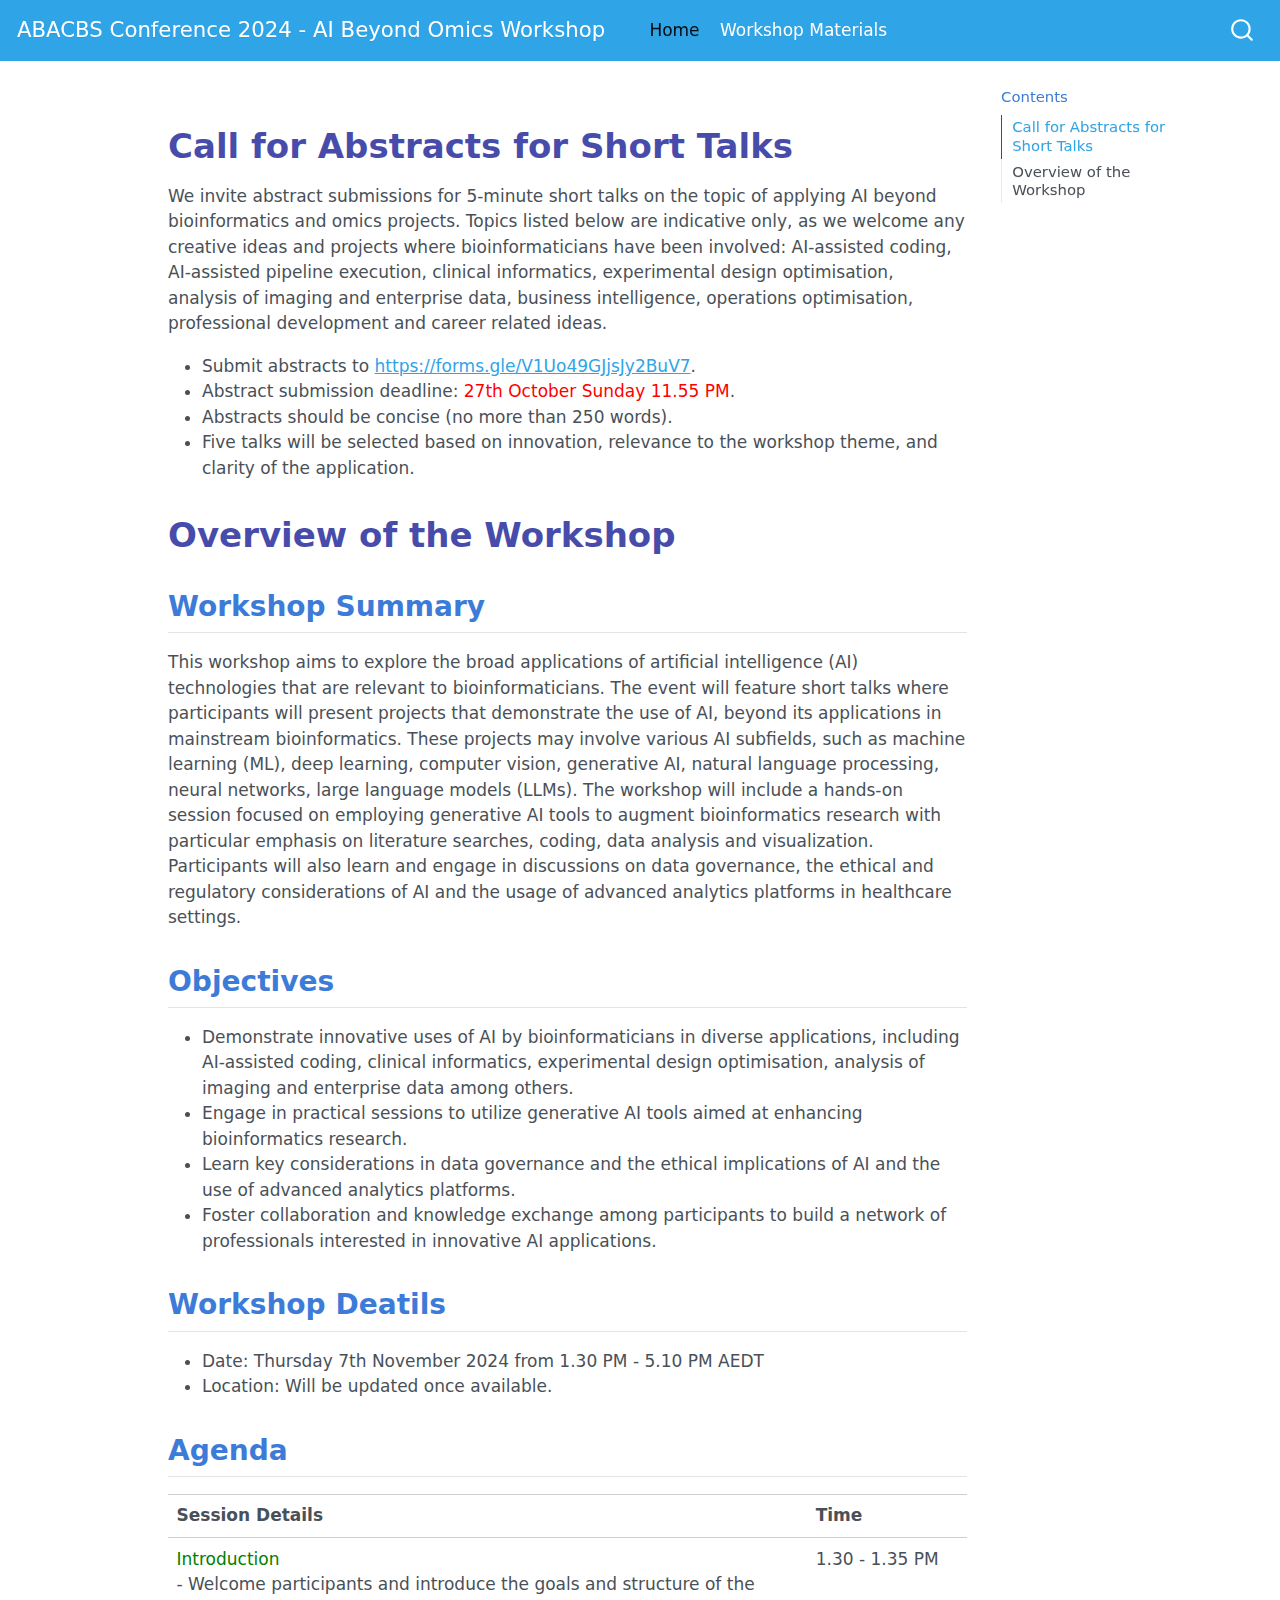
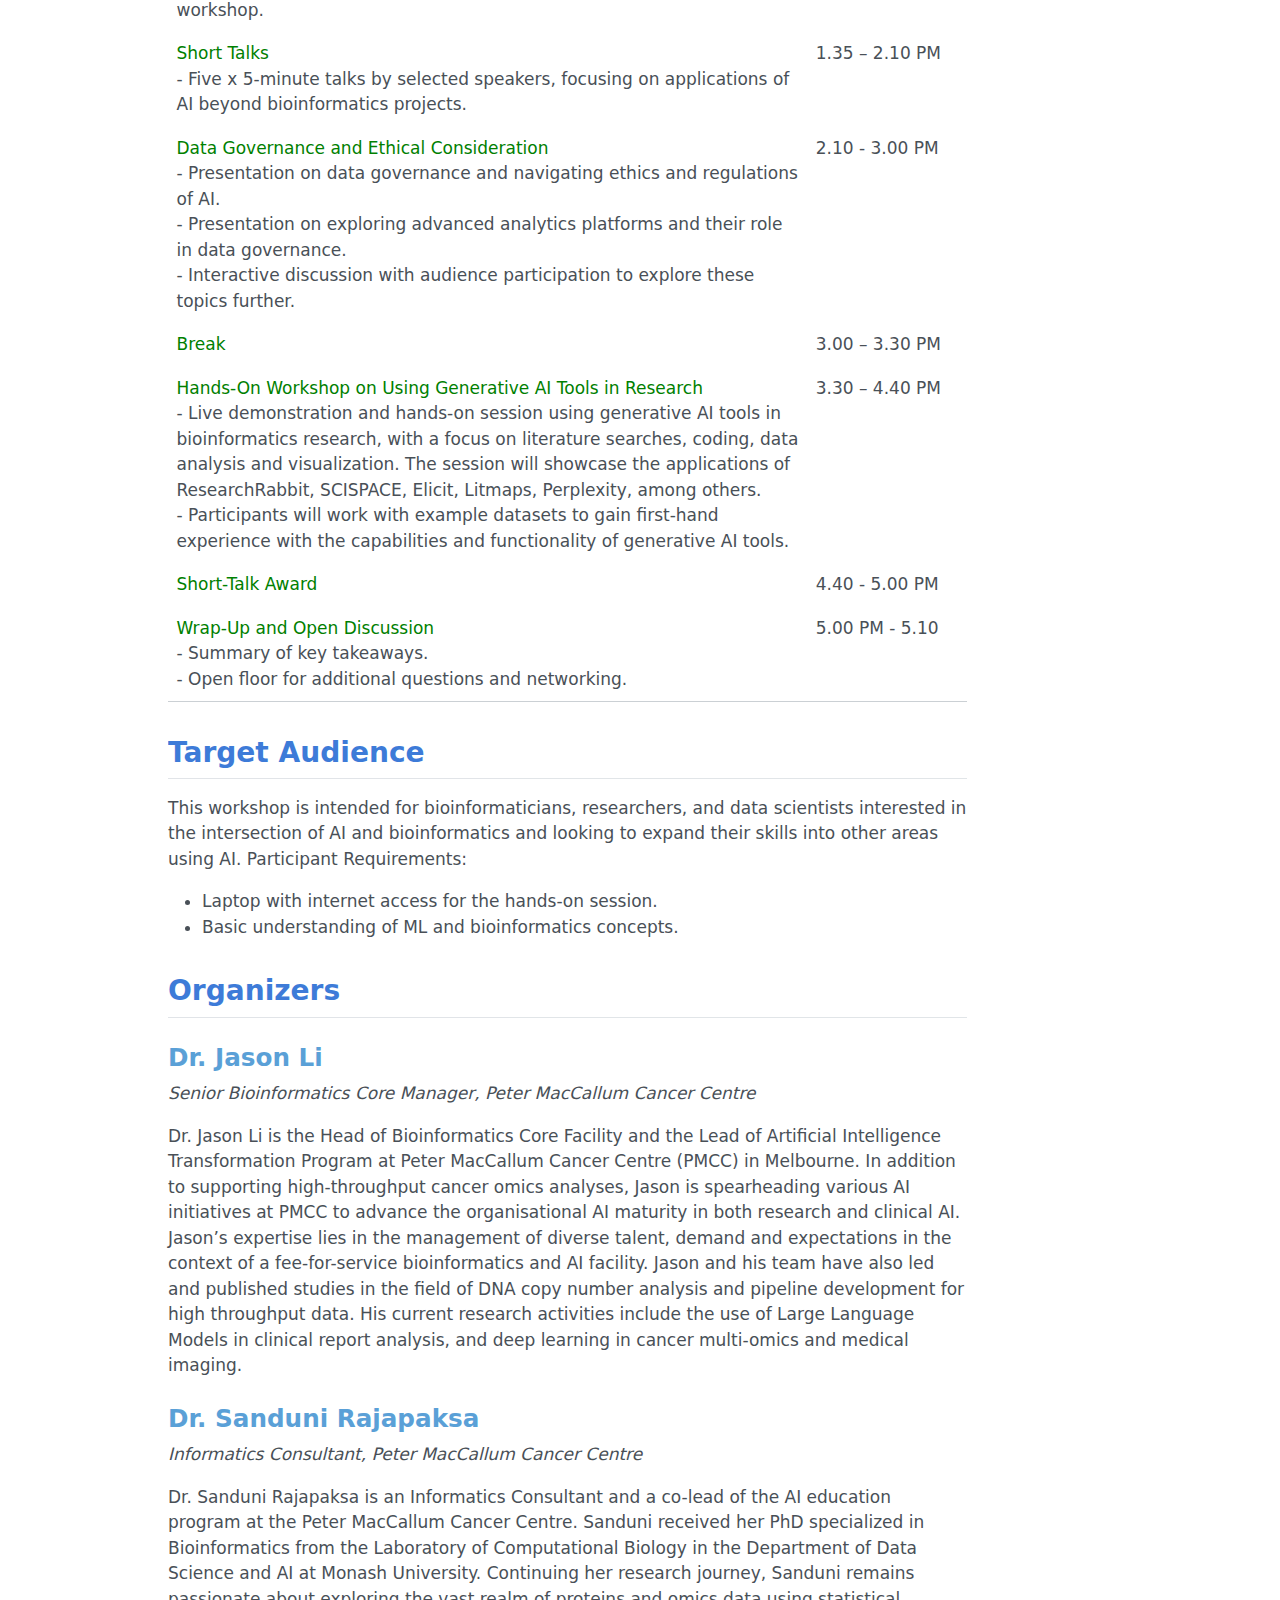
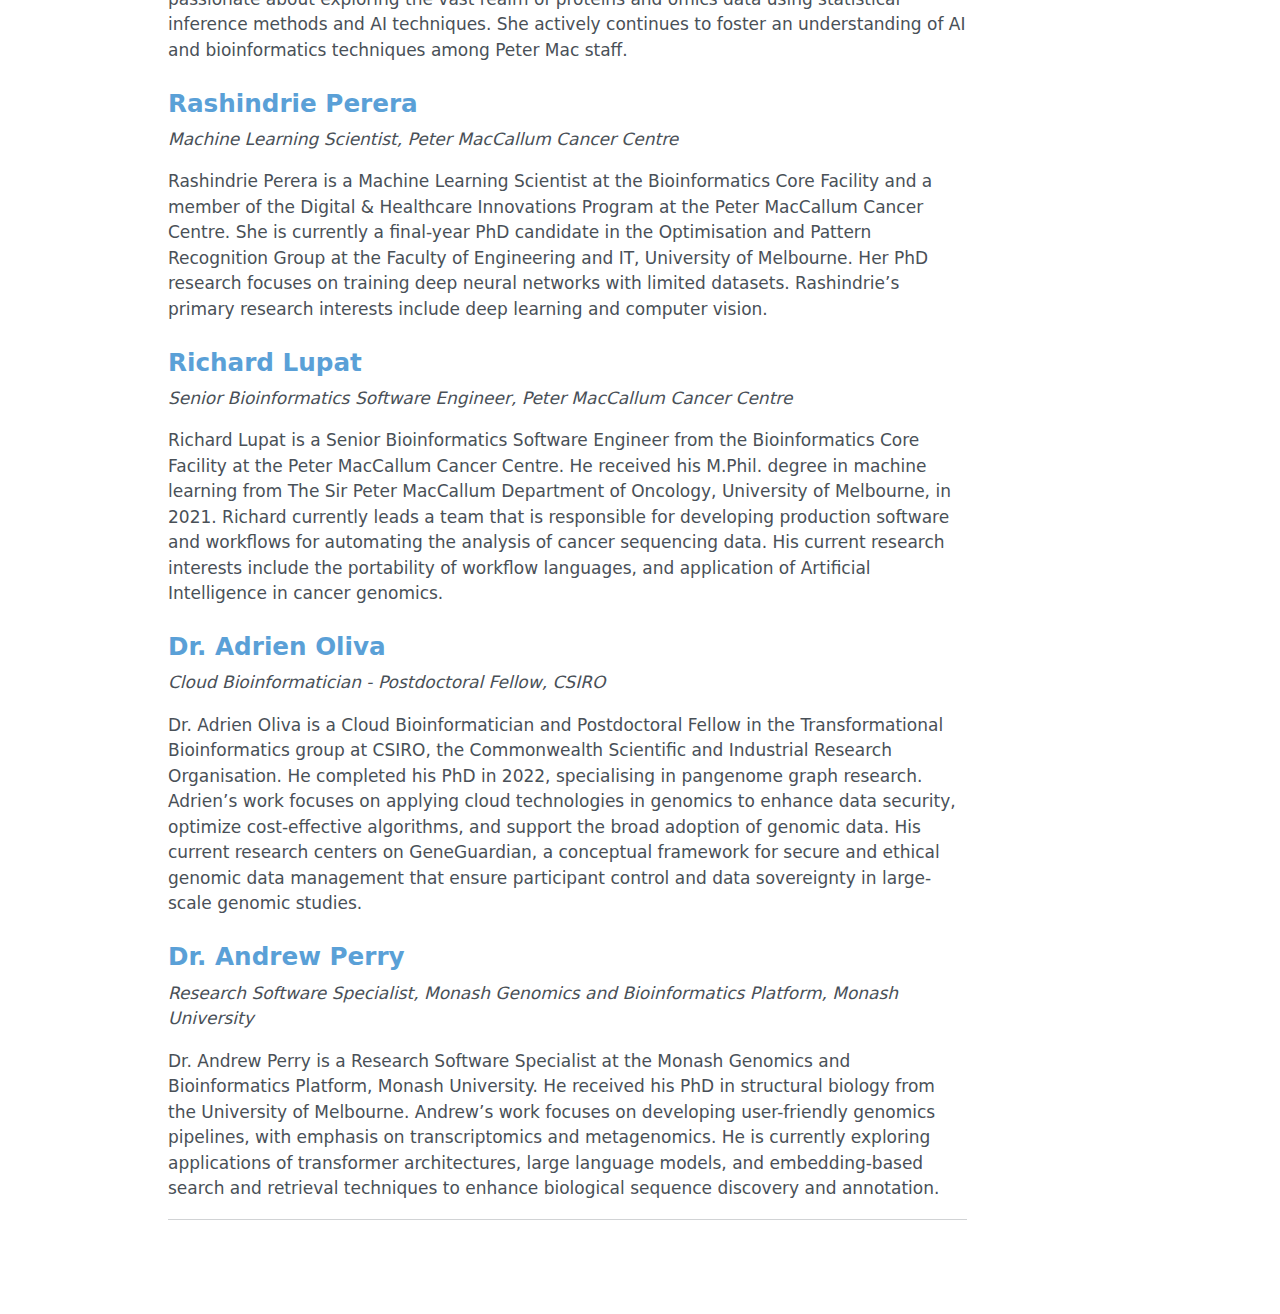
==== commit 8ca1ae9f: "Built site for gh-pages" ====
--- a/index.html
+++ b/index.html
@@ -4512,6 +4512,7 @@
   <ul class="collapse">
   <li><a href="#workshop-summary" id="toc-workshop-summary" class="nav-link" data-scroll-target="#workshop-summary">Workshop Summary</a></li>
   <li><a href="#objectives" id="toc-objectives" class="nav-link" data-scroll-target="#objectives">Objectives</a></li>
+  <li><a href="#workshop-deatils" id="toc-workshop-deatils" class="nav-link" data-scroll-target="#workshop-deatils">Workshop Deatils</a></li>
   <li><a href="#agenda" id="toc-agenda" class="nav-link" data-scroll-target="#agenda">Agenda</a></li>
   <li><a href="#target-audience" id="toc-target-audience" class="nav-link" data-scroll-target="#target-audience">Target Audience</a></li>
   <li><a href="#organizers" id="toc-organizers" class="nav-link" data-scroll-target="#organizers">Organizers</a>
@@ -4537,7 +4538,7 @@
 <p>We invite abstract submissions for <strong>5-minute short talks</strong> on the topic of applying AI beyond bioinformatics and omics projects. Topics listed below are indicative only, as we welcome any creative ideas and projects where bioinformaticians have been involved: AI-assisted coding, AI-assisted pipeline execution, clinical informatics, experimental design optimisation, analysis of imaging and enterprise data, business intelligence, operations optimisation, professional development and career related ideas.</p>
 <ul>
 <li><strong>Submit abstracts to</strong> <a href="https://forms.gle/V1Uo49GJjsJy2BuV7" class="uri">https://forms.gle/V1Uo49GJjsJy2BuV7</a>.</li>
-<li><strong>Abstract submission deadline:</strong> <span style="color:red;">25th October Sunday 11.55 PM</span>.</li>
+<li><strong>Abstract submission deadline:</strong> <span style="color:red;">27th October Sunday 11.55 PM</span>.</li>
 <li>Abstracts should be concise (no more than 250 words).</li>
 <li>Five talks will be selected based on innovation, relevance to the workshop theme, and clarity of the application.</li>
 </ul>
@@ -4557,49 +4558,57 @@
 <li>Foster collaboration and knowledge exchange among participants to build a network of professionals interested in innovative AI applications.</li>
 </ul>
 </section>
+<section id="workshop-deatils" class="level2">
+<h2 class="anchored" data-anchor-id="workshop-deatils">Workshop Deatils</h2>
+<ul>
+<li><strong>Date:</strong> Thursday 7th November 2024 from 1.30 PM - 5.10 PM AEDT</li>
+<li><strong>Location:</strong> Will be updated once available.</li>
+</ul>
+</section>
 <section id="agenda" class="level2">
 <h2 class="anchored" data-anchor-id="agenda">Agenda</h2>
-<section id="pm-1.35-pm-introduction" class="level4">
-<h4 class="anchored" data-anchor-id="pm-1.35-pm-introduction">1. 1.30 PM – 1.35 PM Introduction</h4>
-<ul>
-<li>Welcome participants and introduce the goals and structure of the workshop.</li>
-</ul>
-</section>
-<section id="pm-1.35-pm-introduction-1" class="level4">
-<h4 class="anchored" data-anchor-id="pm-1.35-pm-introduction-1">2. 1.30 PM – 1.35 PM Introduction</h4>
-<ul>
-<li>Five x 5-minute talks by selected speakers, focusing on applications of AI beyond bioinformatics projects. [30 minutes]</li>
-<li>A brief Q&amp;A panel session to discuss insights and experiences shared during the talks. [15 minutes]</li>
-</ul>
-</section>
-<section id="am-10.50-am-data-governance-and-ethical-consideration" class="level4">
-<h4 class="anchored" data-anchor-id="am-10.50-am-data-governance-and-ethical-consideration">3. 9.55 AM – 10.50 AM Data Governance and Ethical Consideration</h4>
-<ul>
-<li>Presentation on data governance and navigating ethics and regulations of AI. [20 minutes]</li>
-<li>Presentation on exploring advanced analytics platforms and their role in data governance. [20 minutes]</li>
-<li>Interactive discussion with audience participation to explore these topics further. [15 minutes]</li>
-</ul>
-</section>
-<section id="pm-3.30-pm-break" class="level4">
-<h4 class="anchored" data-anchor-id="pm-3.30-pm-break">4. 3.00 PM – 3.30 PM Break</h4>
-</section>
-<section id="pm-4.40-pm-hands-on-workshop-on-using-generative-ai-tools-in-research" class="level4">
-<h4 class="anchored" data-anchor-id="pm-4.40-pm-hands-on-workshop-on-using-generative-ai-tools-in-research">5. 3.30 PM – 4.40 PM Hands-On Workshop on Using Generative AI Tools in Research</h4>
-<ul>
-<li>Live demonstration and hands-on session using generative AI tools in bioinformatics research, with a focus on literature searches, coding, data analysis and visualization. The session will showcase the applications of ResearchRabbit, SCISPACE, Elicit, Litmaps, Perplexity, among others. [40 minutes]</li>
-<li>Participants will work with example datasets to gain first-hand experience with the capabilities and functionality of generative AI tools. [30 minutes]</li>
-</ul>
-</section>
-<section id="pm---5.00-pm-short-talk-award" class="level4">
-<h4 class="anchored" data-anchor-id="pm---5.00-pm-short-talk-award">6. 4.40 PM - 5.00 PM Short-Talk Award</h4>
-</section>
-<section id="pm---5.10-pm-wrap-up-and-open-discussion" class="level4">
-<h4 class="anchored" data-anchor-id="pm---5.10-pm-wrap-up-and-open-discussion">7. 5.00 PM - 5.10 PM Wrap-Up and Open Discussion</h4>
-<ul>
-<li>Summary of key takeaways.</li>
-<li>Open floor for additional questions and networking.</li>
-</ul>
-</section>
+<table class="table">
+<colgroup>
+<col style="width: 80%">
+<col style="width: 20%">
+</colgroup>
+<thead>
+<tr class="header">
+<th><strong>Session Details</strong></th>
+<th>Time</th>
+</tr>
+</thead>
+<tbody>
+<tr class="odd">
+<td><span style="color:green;"><strong>Introduction</strong></span><br>- Welcome participants and introduce the goals and structure of the workshop.</td>
+<td>1.30 - 1.35 PM</td>
+</tr>
+<tr class="even">
+<td><span style="color:green;"><strong>Short Talks</strong></span><br>- Five x 5-minute talks by selected speakers, focusing on applications of AI beyond bioinformatics projects.</td>
+<td>1.35 – 2.10 PM</td>
+</tr>
+<tr class="odd">
+<td><span style="color:green;"><strong>Data Governance and Ethical Consideration</strong></span><br>- Presentation on data governance and navigating ethics and regulations of AI.<br>- Presentation on exploring advanced analytics platforms and their role in data governance.<br>- Interactive discussion with audience participation to explore these topics further.</td>
+<td>2.10 - 3.00 PM</td>
+</tr>
+<tr class="even">
+<td><span style="color:green;"><strong>Break</strong></span></td>
+<td>3.00 – 3.30 PM</td>
+</tr>
+<tr class="odd">
+<td><span style="color:green;"><strong>Hands-On Workshop on Using Generative AI Tools in Research</strong></span><br>- Live demonstration and hands-on session using generative AI tools in bioinformatics research, with a focus on literature searches, coding, data analysis and visualization. The session will showcase the applications of ResearchRabbit, SCISPACE, Elicit, Litmaps, Perplexity, among others. <br>- Participants will work with example datasets to gain first-hand experience with the capabilities and functionality of generative AI tools.</td>
+<td>3.30 – 4.40 PM</td>
+</tr>
+<tr class="even">
+<td><span style="color:green;"><strong>Short-Talk Award</strong></span></td>
+<td>4.40 - 5.00 PM</td>
+</tr>
+<tr class="odd">
+<td><span style="color:green;"><strong>Wrap-Up and Open Discussion</strong></span><br>- Summary of key takeaways.<br>- Open floor for additional questions and networking.</td>
+<td>5.00 PM - 5.10</td>
+</tr>
+</tbody>
+</table>
 </section>
 <section id="target-audience" class="level2">
 <h2 class="anchored" data-anchor-id="target-audience">Target Audience</h2>
@@ -4640,6 +4649,7 @@
 <h3 class="anchored" data-anchor-id="dr.-andrew-perry">Dr. Andrew Perry</h3>
 <p><em>Research Software Specialist, Monash Genomics and Bioinformatics Platform, Monash University</em></p>
 <p>Dr. Andrew Perry is a Research Software Specialist at the Monash Genomics and Bioinformatics Platform, Monash University. He received his PhD in structural biology from the University of Melbourne. Andrew’s work focuses on developing user-friendly genomics pipelines, with emphasis on transcriptomics and metagenomics. He is currently exploring applications of transformer architectures, large language models, and embedding-based search and retrieval techniques to enhance biological sequence discovery and annotation.</p>
+<hr>
 
 
 </section>
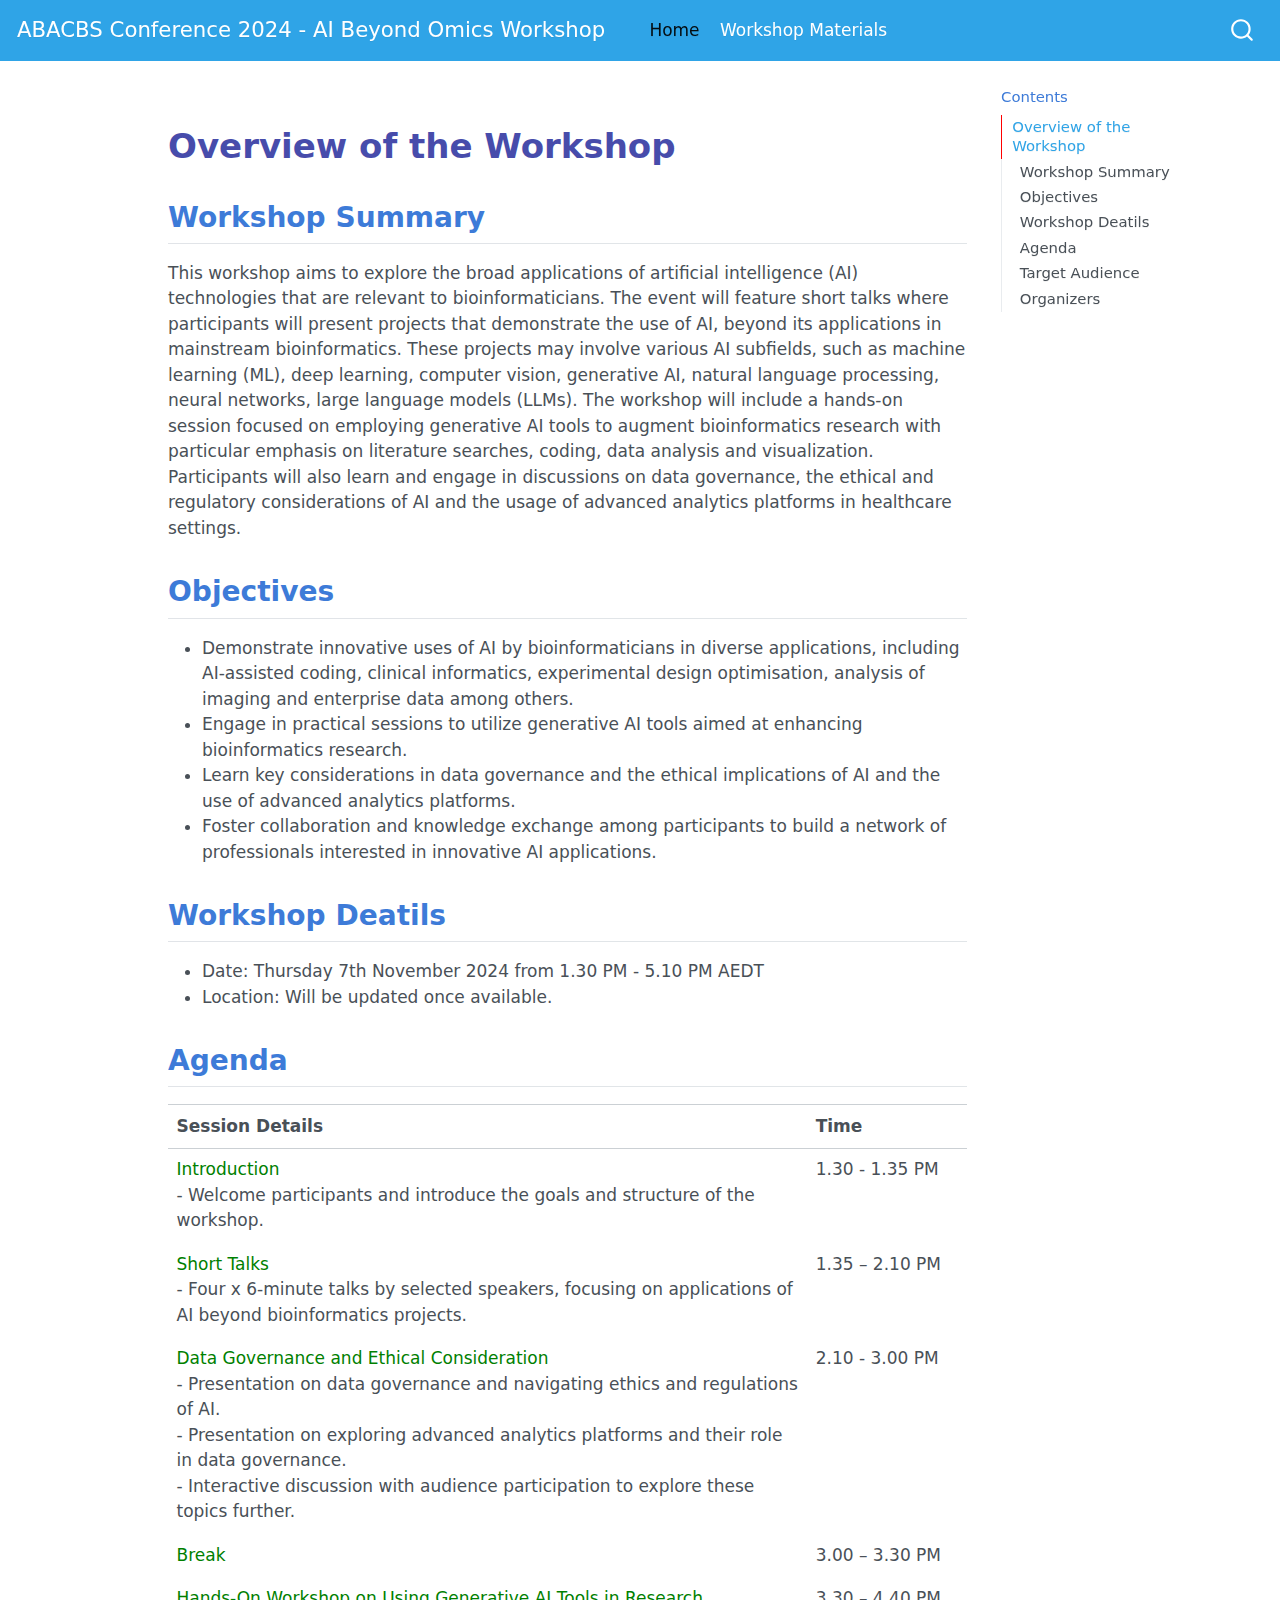
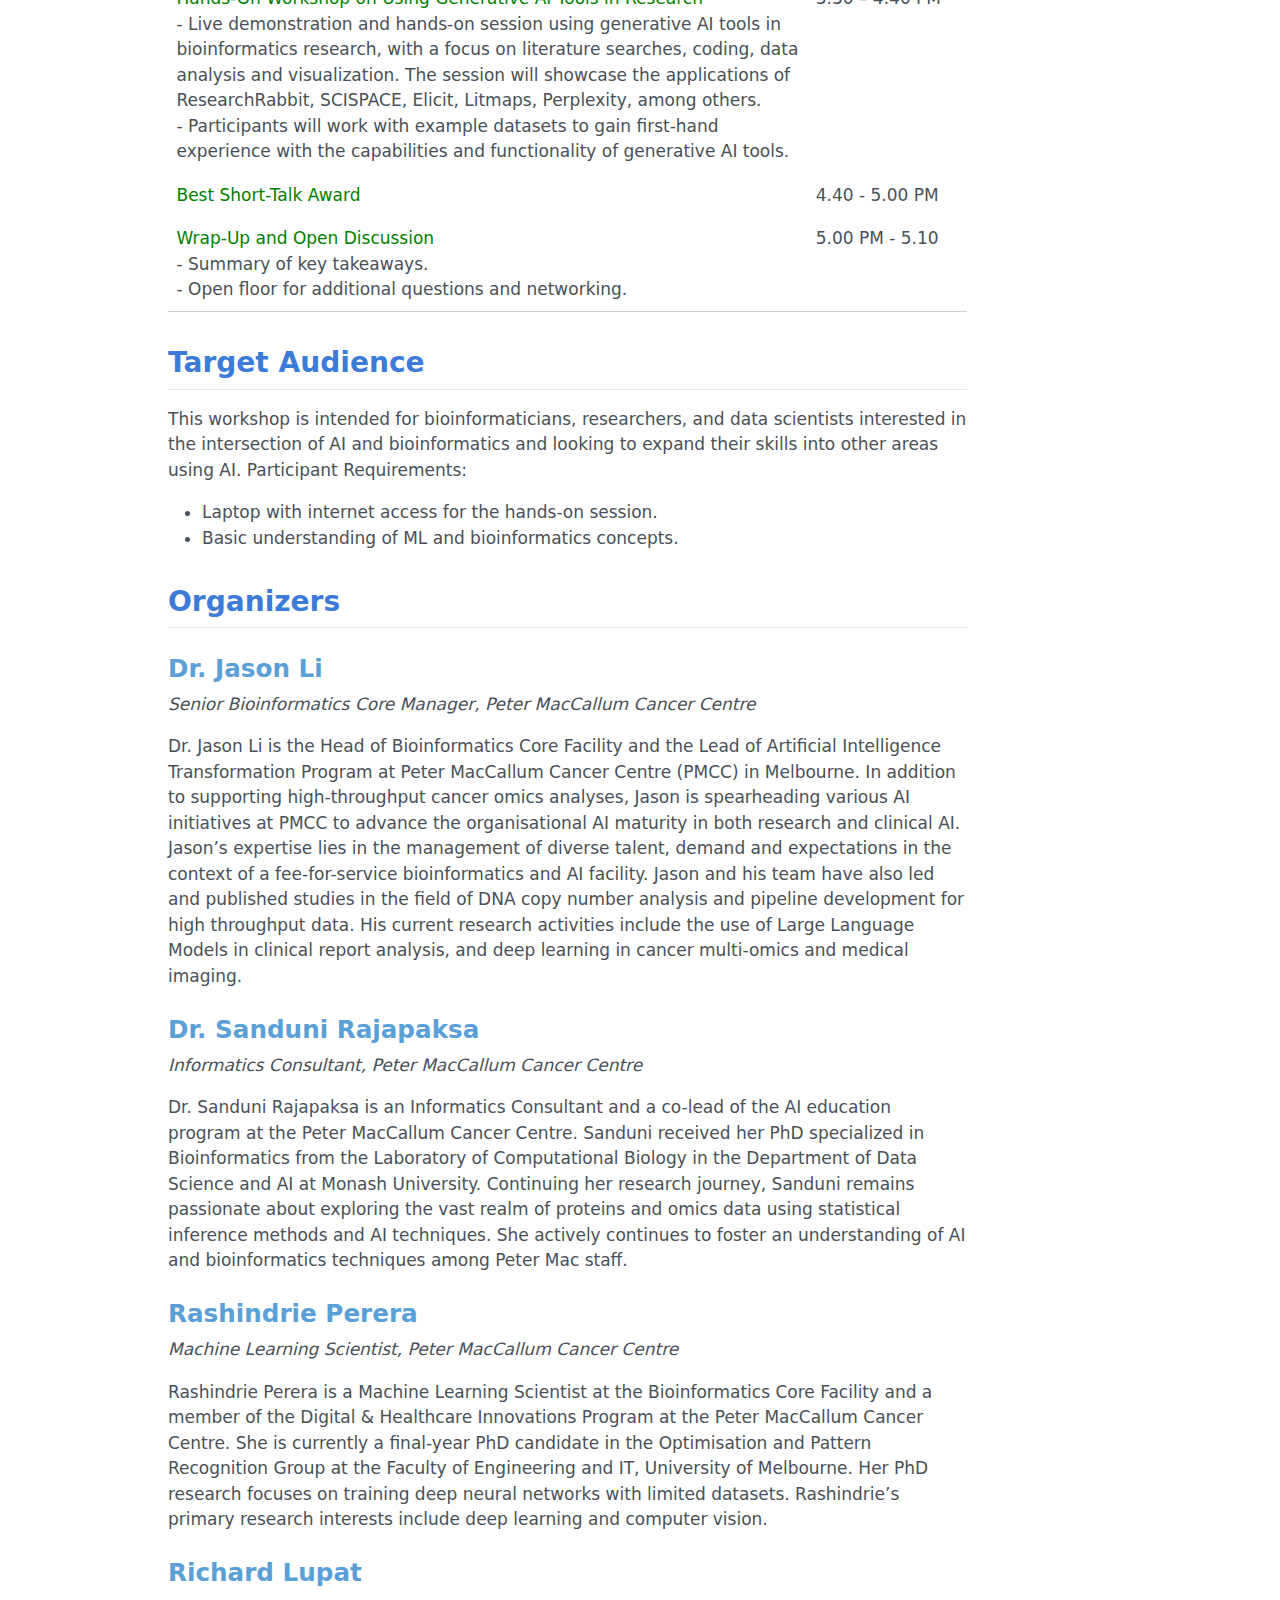
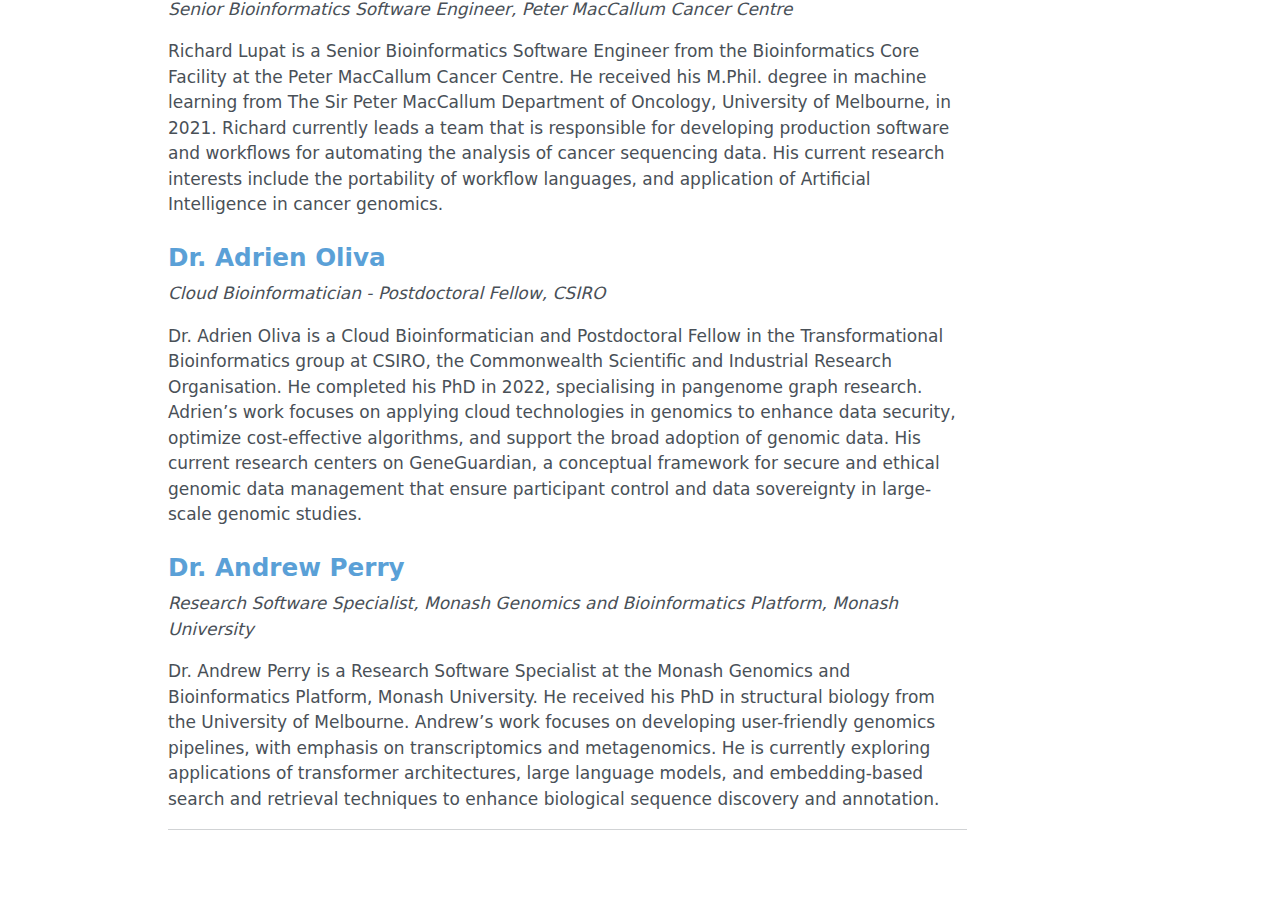
==== commit 04a490a4: "Built site for gh-pages" ====
--- a/index.html
+++ b/index.html
@@ -4507,8 +4507,7 @@
     <h2 id="toc-title">Contents</h2>
    
   <ul>
-  <li><a href="#call-for-abstracts-for-short-talks" id="toc-call-for-abstracts-for-short-talks" class="nav-link active" data-scroll-target="#call-for-abstracts-for-short-talks">Call for Abstracts for Short Talks</a></li>
-  <li><a href="#overview-of-the-workshop" id="toc-overview-of-the-workshop" class="nav-link" data-scroll-target="#overview-of-the-workshop">Overview of the Workshop</a>
+  <li><a href="#overview-of-the-workshop" id="toc-overview-of-the-workshop" class="nav-link active" data-scroll-target="#overview-of-the-workshop">Overview of the Workshop</a>
   <ul class="collapse">
   <li><a href="#workshop-summary" id="toc-workshop-summary" class="nav-link" data-scroll-target="#workshop-summary">Workshop Summary</a></li>
   <li><a href="#objectives" id="toc-objectives" class="nav-link" data-scroll-target="#objectives">Objectives</a></li>
@@ -4533,16 +4532,6 @@
 
 
 
-<section id="call-for-abstracts-for-short-talks" class="level1">
-<h1>Call for Abstracts for Short Talks</h1>
-<p>We invite abstract submissions for <strong>5-minute short talks</strong> on the topic of applying AI beyond bioinformatics and omics projects. Topics listed below are indicative only, as we welcome any creative ideas and projects where bioinformaticians have been involved: AI-assisted coding, AI-assisted pipeline execution, clinical informatics, experimental design optimisation, analysis of imaging and enterprise data, business intelligence, operations optimisation, professional development and career related ideas.</p>
-<ul>
-<li><strong>Submit abstracts to</strong> <a href="https://forms.gle/V1Uo49GJjsJy2BuV7" class="uri">https://forms.gle/V1Uo49GJjsJy2BuV7</a>.</li>
-<li><strong>Abstract submission deadline:</strong> <span style="color:red;">27th October Sunday 11.55 PM</span>.</li>
-<li>Abstracts should be concise (no more than 250 words).</li>
-<li>Five talks will be selected based on innovation, relevance to the workshop theme, and clarity of the application.</li>
-</ul>
-</section>
 <section id="overview-of-the-workshop" class="level1">
 <h1>Overview of the Workshop</h1>
 <section id="workshop-summary" class="level2">
@@ -4584,7 +4573,7 @@
 <td>1.30 - 1.35 PM</td>
 </tr>
 <tr class="even">
-<td><span style="color:green;"><strong>Short Talks</strong></span><br>- Five x 5-minute talks by selected speakers, focusing on applications of AI beyond bioinformatics projects.</td>
+<td><span style="color:green;"><strong>Short Talks</strong></span><br>- Four x 6-minute talks by selected speakers, focusing on applications of AI beyond bioinformatics projects.</td>
 <td>1.35 – 2.10 PM</td>
 </tr>
 <tr class="odd">
@@ -4600,7 +4589,7 @@
 <td>3.30 – 4.40 PM</td>
 </tr>
 <tr class="even">
-<td><span style="color:green;"><strong>Short-Talk Award</strong></span></td>
+<td><span style="color:green;"><strong>Best Short-Talk Award</strong></span></td>
 <td>4.40 - 5.00 PM</td>
 </tr>
 <tr class="odd">
